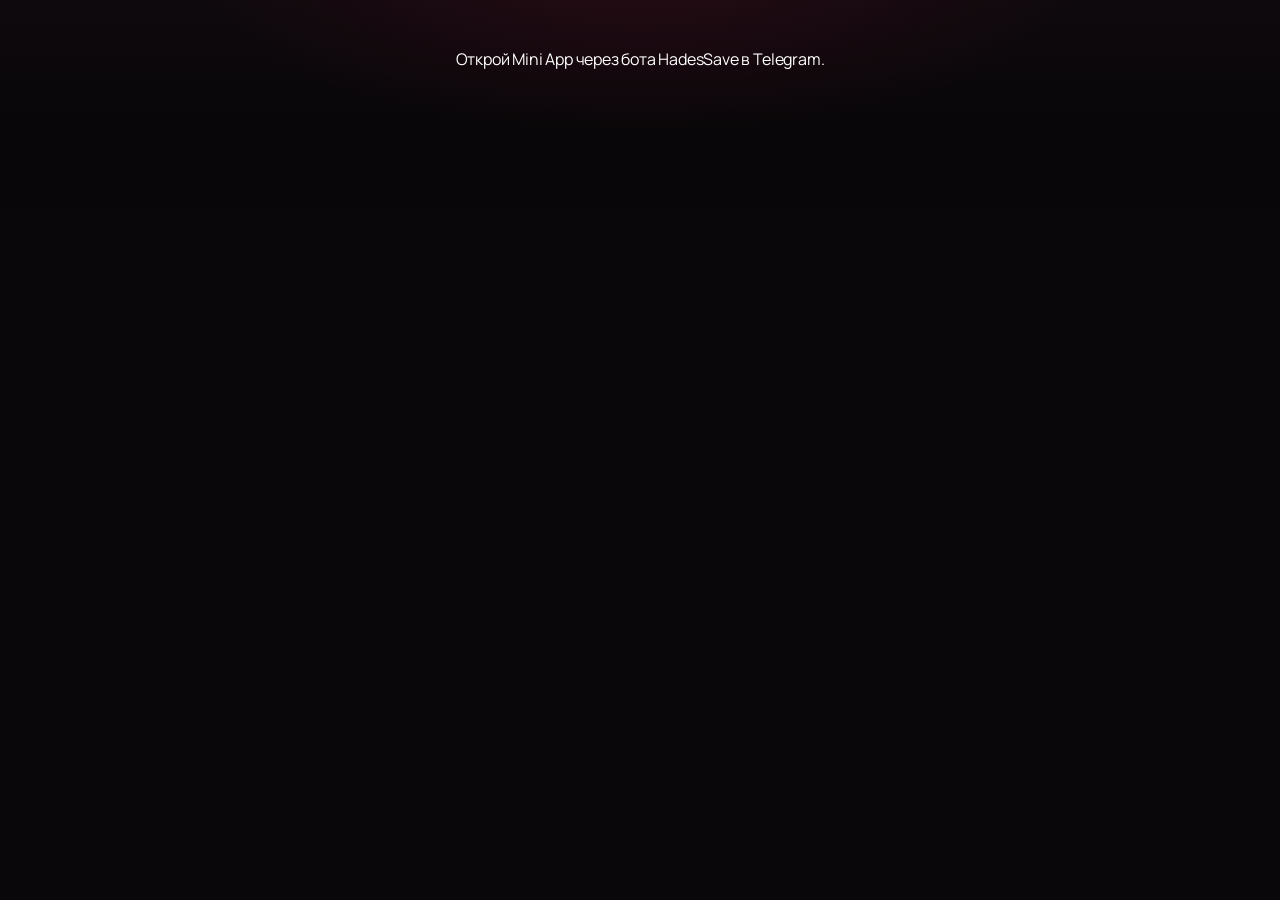
==== index.html @ 0cd06b85 "Update stylesheet link and remove global search feature" ====
<!DOCTYPE html>
<html lang="ru">
<head>
  <meta charset="UTF-8">
  <meta name="viewport" content="width=device-width, initial-scale=1, maximum-scale=1, user-scalable=no, viewport-fit=cover">
  <meta name="theme-color" content="#090609">
  <title>HadesSave</title>
  <link rel="preconnect" href="https://fonts.googleapis.com">
  <link rel="preconnect" href="https://fonts.gstatic.com" crossorigin>
  <link href="https://fonts.googleapis.com/css2?family=Manrope:wght@400;500;600;700;800&display=swap" rel="stylesheet">
  <link rel="stylesheet" href="mini-app.css?v=nav-state-fix-20261113">
  <script src="https://telegram.org/js/telegram-web-app.js"></script>
</head>
<body class="mini-app-body">
<svg class="hs-icon-sprite" xmlns="http://www.w3.org/2000/svg" aria-hidden="true" focusable="false">

  <symbol id="arrow-left" viewBox="0 0 24 24"><path d="m12 19-7-7 7-7M5 12h14"/></symbol>
  <symbol id="arrow-right" viewBox="0 0 24 24"><path d="M5 12h14m-7-7 7 7-7 7"/></symbol>
  <symbol id="arrow-up-right" viewBox="0 0 24 24"><path d="M7 17 17 7M7 7h10v10"/></symbol>
  <symbol id="check-circle-2" viewBox="0 0 24 24"><circle cx="12" cy="12" r="9"/><path d="m8.5 12 2.2 2.2 4.8-5"/></symbol>
  <symbol id="circle" viewBox="0 0 24 24"><circle cx="12" cy="12" r="9"/></symbol>
  <symbol id="circle-check" viewBox="0 0 24 24"><circle cx="12" cy="12" r="9"/><path d="m8.5 12 2.2 2.2 4.8-5"/></symbol>
  <symbol id="scan-line" viewBox="0 0 24 24"><path d="M3 7V5a2 2 0 0 1 2-2h2M17 3h2a2 2 0 0 1 2 2v2M21 17v2a2 2 0 0 1-2 2h-2M7 21H5a2 2 0 0 1-2-2v-2M3 12h18"/></symbol>
  <symbol id="chevron-down" viewBox="0 0 24 24"><path d="m6 9 6 6 6-6"/></symbol>
  <symbol id="file-down" viewBox="0 0 24 24"><path d="M14 2H6a2 2 0 0 0-2 2v16a2 2 0 0 0 2 2h12a2 2 0 0 0 2-2V8z"/><path d="M14 2v6h6M12 12v7m-3-3 3 3 3-3"/></symbol>
  <symbol id="folder-open" viewBox="0 0 24 24"><path d="M3 6a2 2 0 0 1 2-2h5l2 2h7a2 2 0 0 1 2 2v2M3 6v12a2 2 0 0 0 2 2h12a2 2 0 0 0 1.8-1.1L22 12H7l-2 8"/><path d="M7 12h15"/></symbol>
  <symbol id="search-check" viewBox="0 0 24 24"><circle cx="10.8" cy="10.8" r="7.2"/><path d="m16.2 16.2 4.3 4.3M8 10.8l2 2 4-4"/></symbol>
  <symbol id="chart-no-axes-combined" viewBox="0 0 24 24"><path d="M3 3v18h18"/><path d="m19 9-5 5-4-4-5 5"/><path d="M15 9h4v4"/></symbol>
  <symbol id="chevron-right" viewBox="0 0 24 24"><path d="m9 18 6-6-6-6"/></symbol>
  <symbol id="copy" viewBox="0 0 24 24"><rect width="14" height="14" x="8" y="8" rx="2"/><path d="M4 16c-1.1 0-2-.9-2-2V4c0-1.1.9-2 2-2h10c1.1 0 2 .9 2 2"/></symbol>
  <symbol id="crown" viewBox="0 0 24 24"><path d="m2 8 5 4 5-8 5 8 5-4-2 12H4L2 8Z"/><path d="M4 20h16"/></symbol>
  <symbol id="gem" viewBox="0 0 24 24"><path d="M6 3h12l4 6-10 12L2 9l4-6Z"/><path d="M2 9h20M6 3l3 6 3-6 3 6 3-6M9 9l3 12 3-12"/></symbol>
  <symbol id="gift" viewBox="0 0 24 24"><rect x="3" y="8" width="18" height="13" rx="2"/><path d="M12 8v13M2 12h20M12 8H7.5a2.5 2.5 0 1 1 2.5-2.5V8Zm0 0h4.5A2.5 2.5 0 1 0 14 5.5V8Z"/></symbol>
  <symbol id="refresh-cw" viewBox="0 0 24 24"><path d="M20 7v5h-5M4 17v-5h5"/><path d="M5.6 9A7 7 0 0 1 18 6l2 6M4 12l2 6a7 7 0 0 0 12.4-3"/></symbol>
  <symbol id="search" viewBox="0 0 24 24"><circle cx="11" cy="11" r="7"/><path d="m20 20-4-4"/></symbol>
  <symbol id="house" viewBox="0 0 24 24"><path d="m3 10 9-7 9 7v10a1 1 0 0 1-1 1h-5v-7H9v7H4a1 1 0 0 1-1-1V10Z"/></symbol>
  <symbol id="message-circle" viewBox="0 0 24 24"><path d="M21 11.5a8.4 8.4 0 0 1-.9 3.8 8.5 8.5 0 0 1-7.6 4.7 8.4 8.4 0 0 1-3.8-.9L3 21l1.9-5.7a8.4 8.4 0 0 1-.9-3.8A8.5 8.5 0 0 1 8.7 4a8.4 8.4 0 0 1 3.8-.9h.5a8.5 8.5 0 0 1 8 8v.4Z"/></symbol>
  <symbol id="user-round" viewBox="0 0 24 24"><circle cx="12" cy="8" r="4"/><path d="M4 21a8 8 0 0 1 16 0"/></symbol>
  <symbol id="settings" viewBox="0 0 24 24"><path d="M12 8a4 4 0 1 0 0 8 4 4 0 0 0 0-8Z"/><path d="m19.4 15 .1.1 1.4 1.1-1.4 2.4-1.7-.7a8 8 0 0 1-1.7 1l-.3 1.8h-2.8l-.3-1.8a8 8 0 0 1-1.7-1l-1.7.7-1.4-2.4 1.4-1.1a8 8 0 0 1 0-2l-1.4-1.1 1.4-2.4 1.7.7a8 8 0 0 1 1.7-1l.3-1.8h2.8l.3 1.8a8 8 0 0 1 1.7 1l1.7-.7 1.4 2.4-1.4 1.1a8 8 0 0 1 0 2Z"/></symbol>
  <symbol id="users-round" viewBox="0 0 24 24"><path d="M16 21v-2a4 4 0 0 0-4-4H6a4 4 0 0 0-4 4v2M9 11a4 4 0 1 0 0-8 4 4 0 0 0 0 8ZM22 21v-2a4 4 0 0 0-3-3.9M16 3.1a4 4 0 0 1 0 7.8"/></symbol>
  <symbol id="shield-check" viewBox="0 0 24 24"><path d="M12 22s8-4 8-10V5l-8-3-8 3v7c0 6 8 10 8 10Z"/><path d="m9 12 2 2 4-4"/></symbol>
  <symbol id="trash-2" viewBox="0 0 24 24"><path d="M3 6h18M8 6V4h8v2m3 0-1 14H6L5 6m4 4v6m6-6v6"/></symbol>
  <symbol id="pencil" viewBox="0 0 24 24"><path d="m16 4 4 4M4 20l4-.8L19 8a2.8 2.8 0 0 0-4-4L4 15v5Z"/></symbol>
  <symbol id="bell" viewBox="0 0 24 24"><path d="M18 8a6 6 0 0 0-12 0c0 7-3 7-3 9h18c0-2-3-2-3-9M10 21h4"/></symbol>
  <symbol id="headphones" viewBox="0 0 24 24"><path d="M3 14v-3a9 9 0 0 1 18 0v3M3 14h4v7H5a2 2 0 0 1-2-2zM21 14h-4v7h2a2 2 0 0 0 2-2z"/></symbol>
  <symbol id="megaphone" viewBox="0 0 24 24"><path d="m3 11 18-5v12L3 13v-2ZM11 14l2 7H8l-2-8M3 11v2"/></symbol>
  <symbol id="ban" viewBox="0 0 24 24"><circle cx="12" cy="12" r="9"/><path d="m5.6 5.6 12.8 12.8"/></symbol>
  <symbol id="activity" viewBox="0 0 24 24"><path d="M3 12h4l3-8 4 16 3-8h4"/></symbol>
  <symbol id="archive" viewBox="0 0 24 24"><rect x="2" y="3" width="20" height="5" rx="1"/><path d="M4 8v12h16V8M10 12h4"/></symbol>
  <symbol id="zap" viewBox="0 0 24 24"><path d="M13 2 4 14h7l-1 8 10-12h-7l0-8Z"/></symbol>
  <symbol id="network" viewBox="0 0 24 24"><rect x="2" y="2" width="6" height="6" rx="1"/><rect x="16" y="2" width="6" height="6" rx="1"/><rect x="9" y="16" width="6" height="6" rx="1"/><path d="M8 5h8M5 8v4l6 4M19 8v4l-6 4"/></symbol>
  <symbol id="list" viewBox="0 0 24 24"><path d="M9 6h12M9 12h12M9 18h12"/><path d="M4 6h.01M4 12h.01M4 18h.01"/></symbol>
  <symbol id="image" viewBox="0 0 24 24"><rect x="3" y="3" width="18" height="18" rx="2"/><circle cx="8.5" cy="8.5" r="1.5"/><path d="m21 15-5-5L5 21"/></symbol>

</svg>

<div id="preloader" class="preloader"><span class="spinner"></span><p>Загрузка HadesSave…</p></div>
<div id="subscription-gate" class="subscription-gate hidden" role="dialog" aria-modal="true" aria-labelledby="subscription-gate-title">
  <section class="subscription-gate-card">
    <div class="subscription-gate-mark">🔐</div>
    <h1 id="subscription-gate-title">🔒 Подписка для доступа</h1>
    <p id="subscription-gate-lead" class="subscription-gate-lead">Подпишитесь на обязательные каналы, чтобы открыть доступ к HadesSave.</p>
    <div id="subscription-gate-list" class="subscription-gate-list"></div>
    <p id="subscription-gate-status" class="subscription-gate-status" aria-live="polite">Проверяем подписки…</p>
    <button id="subscription-gate-refresh" class="subscription-gate-button" type="button">Я подписался · Проверить</button>
    <small>Если проверка не проходит, напиши в поддержку HadesSave.</small>
  </section>
</div>

<div class="hs-app">
  <main id="view-home" class="page active">
    <div class="home-brandbar">
      <span class="home-brand-mark" aria-hidden="true"><svg class="icon"><use href="#gem"/></svg></span>
      <span class="home-brand-copy"><b>HadesSave</b><small>Твоя переписка. В одном месте.</small></span>
    </div>
    <section class="home-hero">
      <div class="home-hero-copy">
        <span class="home-hero-kicker">ЛИЧНЫЙ АРХИВ</span>
        <h1>Твоя история<br><em>сохранена.</em></h1>
        <p>Сообщения, фото и видео из подключённых чатов собраны в твоём архиве.</p>
        <button class="home-hero-button" type="button" onclick="switchTab('chats')">Открыть архив <span aria-hidden="true">›</span></button>
      </div>
      <div class="home-hero-art" aria-hidden="true">
        <span class="hero-orbit hero-orbit-one"></span><span class="hero-orbit hero-orbit-two"></span>
        <span class="hero-crown"><svg class="icon"><use href="#crown"/></svg></span>
        <span class="hero-art-glow"></span>
      </div>
    </section>
    <header class="user-header">
      <div class="avatar"><span id="user-avatar-text">H</span><img id="user-avatar-img" class="avatar-img" alt="" style="display:none"></div>
      <div class="user-info"><div class="name-row"><h2 id="user-name">Загрузка…</h2><span id="premium-badge" class="premium-badge hidden">PREMIUM</span></div><span id="user-id" class="user-id">ID: …</span><div id="premium-timer" class="premium-timer hidden"><span id="premium-timer-text"></span></div></div>
    </header>
    <div class="stats-grid">
      <div class="stat-card"><strong id="stat-total">0</strong><span>Сообщений</span></div>
      <div class="stat-card"><strong id="stat-deleted">0</strong><span>Удалено</span></div>
      <div class="stat-card"><strong id="stat-chats">0</strong><span>Чатов</span></div>
      <div class="stat-card"><strong id="stat-media">0</strong><span>Медиа</span></div>
    </div>
    <div class="home-section-heading"><div class="section-label">АРХИВ И ВОЗМОЖНОСТИ</div><button id="home-prefix-pencil" class="home-prefix-pencil hidden" type="button" aria-label="Настроить отметки" title="Настроить отметки" onclick="switchTab('admin')"><svg class="icon" aria-hidden="true"><use href="#pencil"/></svg></button></div>
    <section class="home-premium-preview" aria-label="Возможности Hades Premium">
      <div class="home-premium-preview-head"><span class="home-premium-gem"><svg class="icon"><use href="#gem"/></svg></span><div><b>Возможности Premium</b><small>Дополнительные инструменты архива</small></div><button type="button" class="home-premium-more" onclick="switchTab('premium')" aria-label="Все возможности"><svg class="icon"><use href="#chevron-right"/></svg></button></div>
      <div class="home-premium-preview-grid">
        <div class="home-premium-preview-item"><svg class="icon"><use href="#archive"/></svg><span>Архив до 30 дней</span></div>
        <div class="home-premium-preview-item"><svg class="icon"><use href="#image"/></svg><span>Медиа до 50 МБ</span></div>
        <div class="home-premium-preview-item"><svg class="icon"><use href="#file-down"/></svg><span>Экспорт HTML / JSON</span></div>
        <div class="home-premium-preview-item"><svg class="icon"><use href="#zap"/></svg><span>.spam до 50 сообщений</span></div>
      </div>
      <button type="button" class="home-premium-details" onclick="switchTab('premium')">Посмотреть все функции <svg class="icon"><use href="#arrow-right"/></svg></button>
    </section>
    <div class="menu-group">
      <button class="menu-item" onclick="switchTab('referrals')"><span class="menu-icon green"><svg class="icon"><use href="#users-round"/></svg></span><span class="menu-text"><b>Рефералы</b><small>Приглашай друзей</small></span><svg class="icon chevron"><use href="#chevron-right"/></svg></button>
    </div>
  </main>

  <main id="view-chats" class="page chats-page">
    <header class="page-header chats-titlebar"><div><span class="screen-kicker">ТВОЙ АРХИВ</span><h2>Чаты</h2><small>История всех подключённых переписок</small></div><span class="chats-title-icon" aria-hidden="true"><svg class="icon"><use href="#crown"/></svg></span></header>
    <label class="search-bar chats-search"><svg class="icon"><use href="#search"/></svg><input id="chat-search" type="search" placeholder="Поиск по перепискам…" autocomplete="off"></label>
    <div id="chats-list" class="chats-list"><div class="empty-state">Загрузка чатов…</div></div>
  </main>

  <main id="view-messages" class="page messages-page">
    <header class="telegram-chat-header">
      <button class="telegram-back" type="button" aria-label="Назад" onclick="switchTab('chats')"><svg class="icon"><use href="#arrow-left"/></svg></button>
      <div class="telegram-peer"><span class="telegram-avatar" id="chat-header-avatar"><span id="chat-header-initial">?</span><img id="chat-header-avatar-image" alt="" loading="lazy"></span><span class="telegram-peer-copy"><strong id="chat-title">Чат</strong><small id="chat-subtitle">Сохранённая переписка</small></span></div>
      <div class="telegram-header-actions">
        <button class="telegram-icon-button" id="toggle-message-search" type="button" aria-label="Поиск в переписке"><svg class="icon"><use href="#search"/></svg></button>
      </div>
    </header>
    <label id="message-search-wrap" class="telegram-search-wrap hidden"><svg class="icon"><use href="#search"/></svg><input id="message-search" type="search" placeholder="Поиск в переписке" autocomplete="off"><button id="close-message-search" type="button" aria-label="Закрыть поиск">×</button></label>
    <div id="messages-list" class="messages-list"><div class="empty-state">Выбери чат</div></div>
  </main>

  <main id="view-settings" class="page">
    <header class="page-header"><button class="back-btn" onclick="switchTab('profile')"><svg class="icon"><use href="#arrow-left"/></svg></button><h2>Настройки</h2></header>
    <div class="section-label">УВЕДОМЛЕНИЯ</div>
    <div class="menu-group settings-group">
      <label class="setting-row"><span><b>Изменения сообщений</b><small>Уведомлять о редактировании</small></span><input id="toggle-edits" type="checkbox" onchange="updateSetting('edits',this.checked)"></label>
      <label class="setting-row"><span><b>Удаления сообщений</b><small>Уведомлять об удалениях</small></span><input id="toggle-deletions" type="checkbox" onchange="updateSetting('deletions',this.checked)"></label>
      <label class="setting-row"><span><b>Сохранение медиа</b><small>Сохранять фото, видео и аудио</small></span><input id="toggle-media" type="checkbox" onchange="updateSetting('deleted_media',this.checked)"></label>
    </div>
    <div class="section-label">УПРАВЛЕНИЕ ДАННЫМИ</div>
    <div class="menu-group"><button class="menu-item danger-action" onclick="clearArchive()"><span class="menu-icon red"><svg class="icon"><use href="#trash-2"/></svg></span><span class="menu-text"><b>Очистить весь архив</b><small>Удалить сообщения и медиа навсегда</small></span></button></div>
  </main>

  <main id="view-premium" class="page premium-overview-page">
    <header class="page-header"><button class="back-btn" onclick="switchTab('home')"><svg class="icon"><use href="#arrow-left"/></svg></button><h2>Hades Premium</h2></header>
    <section class="premium-overview-hero">
      <div class="premium-overview-mark"><svg class="icon"><use href="#crown"/></svg></div>
      <span class="premium-eyebrow">БОЛЬШЕ ВОЗМОЖНОСТЕЙ</span>
      <h2>HADES <em>PREMIUM</em></h2>
      <p>Расширь возможности архива и получи больше инструментов для работы с переписками.</p>
      <div id="premium-status-text" class="premium-status-line">Проверяем подписку…</div>
    </section>
    <div class="section-label">ЧТО ВХОДИТ В PREMIUM</div>
    <div class="premium-feature-list">
      <article class="premium-feature-card"><span class="premium-feature-icon"><svg class="icon"><use href="#archive"/></svg></span><span><b>Архив до 30 дней</b><small>Вместо 3 дней на базовом тарифе</small></span><svg class="icon premium-feature-check"><use href="#check-circle-2"/></svg></article>
      <article class="premium-feature-card"><span class="premium-feature-icon"><svg class="icon"><use href="#image"/></svg></span><span><b>Медиа до 50 МБ</b><small>Лимит загрузки выше: 50 МБ вместо 20 МБ</small></span><svg class="icon premium-feature-check"><use href="#check-circle-2"/></svg></article>
      <article class="premium-feature-card"><span class="premium-feature-icon"><svg class="icon"><use href="#file-down"/></svg></span><span><b>Экспорт архива</b><small>Выгрузка переписок в HTML и JSON</small></span><svg class="icon premium-feature-check"><use href="#check-circle-2"/></svg></article>
      <article class="premium-feature-card"><span class="premium-feature-icon"><svg class="icon"><use href="#search-check"/></svg></span><span><b>Поиск по медиа</b><small>Быстрый поиск фото, видео, аудио и документов</small></span><svg class="icon premium-feature-check"><use href="#check-circle-2"/></svg></article>
      <article class="premium-feature-card"><span class="premium-feature-icon"><svg class="icon"><use href="#zap"/></svg></span><span><b>Расширенная команда .spam</b><small>До 50 сообщений за раз вместо 20</small></span><svg class="icon premium-feature-check"><use href="#check-circle-2"/></svg></article>
      <article class="premium-feature-card"><span class="premium-feature-icon"><svg class="icon"><use href="#shield-check"/></svg></span><span><b>Расширенный список MUTE</b><small>Удобное управление активными правилами</small></span><svg class="icon premium-feature-check"><use href="#check-circle-2"/></svg></article>
    </div>
    <button class="premium-overview-cta" type="button" onclick="switchTab('premium-buy')">Купить Premium <svg class="icon"><use href="#arrow-right"/></svg></button>
  </main>

  <main id="view-premium-buy" class="page premium-buy-page">
    <header class="page-header"><button class="back-btn" onclick="switchTab('premium')"><svg class="icon"><use href="#arrow-left"/></svg></button><h2>Выбор Premium</h2></header>
    <section class="premium-checkout-hero">
      <div class="premium-checkout-kicker"><svg class="icon"><use href="#gem"/></svg><span>HADES PREMIUM</span><b>СПЕЦЦЕНЫ</b></div>
      <h2>Выбери свой срок</h2>
      <p>Выбери подходящий тариф. На следующем экране будут данные и способы оплаты.</p>
      <div id="premium-checkout-status" class="premium-checkout-status">Проверяем доступ…</div>
    </section>
    <div class="premium-plan-list" role="group" aria-label="Выбор срока Premium">
      <button class="premium-plan-row" type="button" data-days="7" onclick="selectPremiumPlan(7)" aria-pressed="false">
        <span class="premium-plan-period"><b>7 дней</b><small>Короткий доступ</small><em>Выбрать тариф <svg class="icon"><use href="#arrow-right"/></svg></em></span>
        <span class="premium-plan-pricebox"><span class="premium-plan-old">100 ₽</span><strong>45 ₽</strong><small class="premium-plan-saving">Экономия 55 ₽ · −55%</small></span>
        <svg class="icon premium-plan-radio"><use href="#arrow-up-right"/></svg>
      </button>
      <button class="premium-plan-row" type="button" data-days="14" onclick="selectPremiumPlan(14)" aria-pressed="false">
        <span class="premium-plan-period"><b>14 дней</b><small>Оптимальный срок</small><em>Выбрать тариф <svg class="icon"><use href="#arrow-right"/></svg></em></span>
        <span class="premium-plan-pricebox"><span class="premium-plan-old">150 ₽</span><strong>69 ₽</strong><small class="premium-plan-saving">Экономия 81 ₽ · −54%</small></span>
        <svg class="icon premium-plan-radio"><use href="#arrow-up-right"/></svg>
      </button>
      <button class="premium-plan-row premium-plan-row-best" type="button" data-days="30" onclick="selectPremiumPlan(30)" aria-pressed="false">
        <span class="premium-plan-badge">МАКСИМАЛЬНАЯ ВЫГОДА</span>
        <span class="premium-plan-period"><b>30 дней</b><small>Полный месяц Premium</small><em>Выбрать тариф <svg class="icon"><use href="#arrow-right"/></svg></em></span>
        <span class="premium-plan-pricebox"><span class="premium-plan-old">300 ₽</span><strong>120 ₽</strong><small class="premium-plan-saving">Экономия 180 ₽ · −60%</small></span>
        <svg class="icon premium-plan-radio"><use href="#arrow-up-right"/></svg>
      </button>
    </div>
    <div class="premium-selection-hint"><svg class="icon"><use href="#shield-check"/></svg><span>Без автопродления. Оплата только после выбора тарифа.</span></div>
  </main>

  <main id="view-premium-payment" class="page premium-payment-page">
    <header class="page-header"><button class="back-btn" onclick="switchTab('premium-buy')"><svg class="icon"><use href="#arrow-left"/></svg></button><h2>Оплата Premium</h2></header>
    <section class="premium-payment-hero">
      <div class="premium-checkout-kicker"><svg class="icon"><use href="#lock-keyhole"/></svg><span>ЗАЩИЩЁННАЯ ОПЛАТА</span></div>
      <h2>Почти готово</h2>
      <p>Проверь выбранный тариф и укажи email для оформления платежа.</p>
    </section>
    <section class="premium-selected-order">
      <div class="premium-selected-order-top"><span>ТВОЙ ТАРИФ</span><b id="premium-payment-days">30 дней</b></div>
      <div class="premium-selected-order-price"><span id="premium-payment-old">300 ₽</span><strong id="premium-payment-price">120 ₽</strong></div>
      <div class="premium-selected-order-saving" id="premium-payment-saving">Твоя экономия — 180 ₽ · скидка 60%</div>
      <div class="premium-selected-order-note">Разовый платёж · без автоматического продления</div>
    </section>
    <section class="premium-payment-box">
      <label class="premium-email-label" for="premium-email">Email для чека и оформления платежа</label>
      <input id="premium-email" class="premium-email-input" type="email" inputmode="email" autocomplete="email" maxlength="254" placeholder="name@example.com" required>
      <label class="premium-email-label" for="premium-payment-method">Способ оплаты</label>
      <div class="premium-payment-method-wrap"><svg class="icon"><use href="#scan-line"/></svg><select id="premium-payment-method" class="premium-email-input"><option value="2">СБП · QR-код</option><option value="13" disabled>Криптовалюта · скоро</option></select><svg class="icon"><use href="#chevron-down"/></svg></div>
      <button id="premium-action-btn" class="primary-button premium-pay-button" type="button" onclick="startPremiumPayment()">Перейти к оплате 120 ₽ <svg class="icon"><use href="#arrow-up-right"/></svg></button>
      <p class="premium-legal-note">Нажимая «Перейти к оплате», ты принимаешь <a href="offer.html" target="_blank" rel="noopener">пользовательское соглашение</a> и <a href="privacy.html" target="_blank" rel="noopener">политику конфиденциальности</a>.</p>
    </section>
    <div class="premium-payment-secure-note"><svg class="icon"><use href="#shield-check"/></svg><span>Платёж обрабатывается Platega. Premium активируется после подтверждения оплаты.</span></div>
  </main>

  <main id="view-referrals" class="page">
    <header class="page-header"><button class="back-btn" onclick="switchTab('home')"><svg class="icon"><use href="#arrow-left"/></svg></button><h2>Рефералы</h2></header>
    <section class="referral-card">
      <div class="referral-gift-mark"><svg class="icon"><use href="#gift"/></svg></div>
      <span class="screen-kicker">ПРИГЛАШАЙ И ПОЛУЧАЙ</span>
      <h2>+1 день Premium</h2>
      <p class="referral-reward-copy">За каждого друга, который запустит HadesSave и подтвердит подписку на обязательный канал, тебе начислится <b>1 день Premium</b>.</p>
      <div class="referral-count"><strong id="ref-count">0</strong><small>друзей запустили бота и подтвердили подписку</small></div>
      <button class="primary-button" onclick="copyRefLink()"><svg class="icon"><use href="#copy"/></svg> Скопировать ссылку</button>
      <small class="referral-footnote">Бонус начисляется автоматически после подтверждения подписки другом.</small>
    </section>
  </main>

  <main id="view-profile" class="page">
    <header class="page-header"><h2>Профиль</h2></header>
    <div class="user-header profile-header"><div class="avatar"><span id="profile-avatar-text">H</span><img id="profile-avatar-img" class="avatar-img" alt="" style="display:none"></div><div class="user-info"><div class="name-row"><h2 id="profile-name">Загрузка…</h2><span id="profile-prefix-badge" class="prefix-badge hidden"></span><span id="profile-premium-badge" class="premium-badge hidden">PREMIUM</span></div><div class="profile-meta-row"><span id="profile-id" class="user-id">ID: …</span><span id="profile-custom-status" class="profile-custom-status hidden"></span></div></div><button id="profile-admin-pencil" class="profile-admin-pencil hidden" type="button" aria-label="Настроить отметку" title="Настроить отметку" onclick="switchTab('admin')"><svg class="icon" aria-hidden="true"><use href="#pencil"/></svg></button></div>
    <div class="menu-group">
      <button class="menu-item" onclick="switchTab('settings')"><span class="menu-icon gray"><svg class="icon"><use href="#settings"/></svg></span><span class="menu-text"><b>Настройки</b><small>Настрой приложение под себя</small></span><svg class="icon chevron"><use href="#chevron-right"/></svg></button>
      <a class="menu-item" href="https://t.me/Hades_save_men" target="_blank" rel="noopener"><span class="menu-icon green"><svg class="icon"><use href="#headphones"/></svg></span><span class="menu-text"><b>Поддержка</b><small>Помощь по работе HadesSave</small></span><svg class="icon chevron"><use href="#chevron-right"/></svg></a>
    </div>
  </main>


  <main id="view-admin" class="page admin-page">
    <header class="page-header"><button class="back-btn" onclick="switchTab('profile')"><svg class="icon"><use href="#arrow-left"/></svg></button><div><h2>Инструменты</h2><small>Настройки проекта</small></div></header>
    <div class="section-label">ОБЩАЯ СТАТИСТИКА</div>
    <div class="stats-grid admin-stats"><div class="stat-card"><strong id="adm-stat-users">0</strong><span>Пользователи</span></div><div class="stat-card"><strong id="adm-stat-stars">0</strong><span>Звёзды</span></div><div class="stat-card"><strong id="adm-stat-prem">0</strong><span>Premium</span></div><div class="stat-card"><strong id="adm-stat-week">0</strong><span>За неделю</span></div></div>
    <button class="statistics-entry" type="button" onclick="switchTab('statistics')">
      <span class="statistics-entry-icon"><svg class="icon"><use href="#chart-no-axes-combined"/></svg></span>
      <span><b>Полная статистика</b><small>Пользователи, архив, подключения и активность</small></span>
      <svg class="icon statistics-chevron"><use href="#chevron-right"/></svg>
    </button>

    <div class="section-label">ИНСТРУКЦИЯ ПОДКЛЮЧЕНИЯ</div>
    <section class="prefix-admin-card connection-guide-admin-card">
      <p class="prefix-admin-hint">Это изображение бот отправляет пользователям при первом подключении и повторном подключении. Здесь можно заменить его без изменения кода.</p>
      <div id="connection-guide-preview-wrap" class="connection-guide-preview-wrap">
        <img id="connection-guide-preview" alt="Текущая инструкция подключения" hidden>
        <div id="connection-guide-empty" class="empty-state">Загрузка изображения…</div>
      </div>
      <label class="admin-field-label" for="connection-guide-file">Новое изображение (PNG или JPG, до 8 МБ)</label>
      <input id="connection-guide-file" class="admin-input connection-guide-file" type="file" accept="image/png,image/jpeg">
      <button class="primary-button" type="button" onclick="uploadConnectionGuide()">Загрузить / заменить фото</button>
      <small id="connection-guide-status" class="connection-guide-status">Изображение используется на экране подключения.</small>
    </section>
    <div class="section-label">ОТМЕТКИ ПРОФИЛЯ</div>
    <section class="prefix-admin-card">
      <p class="prefix-admin-hint">Создай цветную отметку и назначь её нужному аккаунту.</p>
      <label class="admin-field-label" for="prefix-name">Название префикса</label>
      <input id="prefix-name" class="admin-input" maxlength="20" placeholder="Например: LEGEND">
      <div class="prefix-color-row"><label class="admin-field-label" for="prefix-color">Цвет</label><input id="prefix-color" type="color" value="#ff344f" aria-label="Выбрать цвет префикса"><span id="prefix-preview" class="prefix-badge prefix-preview">ПРЕФИКС</span></div>
      <button id="prefix-save-btn" class="primary-button" type="button" onclick="savePrefix()">Создать префикс</button>
      <div class="prefix-admin-divider"></div>
      <label class="admin-field-label" for="prefix-select">Готовые префиксы</label>
      <select id="prefix-select" class="admin-input"><option value="">Загрузка…</option></select>
      <label class="admin-field-label" for="prefix-target">Telegram ID пользователя</label>
      <input id="prefix-target" class="admin-input" inputmode="numeric" placeholder="Например: 7831720836">
      <div class="prefix-action-row"><button class="primary-button" type="button" onclick="assignPrefix()">Назначить</button><button class="secondary-button" type="button" onclick="removeUserPrefix()">Снять</button><button class="secondary-button danger-outline" type="button" onclick="deletePrefix()">Удалить префикс</button></div>
      <div id="prefix-list" class="prefix-list"><div class="empty-state">Загрузка…</div></div>
    </section>
    <div class="section-label">ДЕЙСТВИЯ С АККАУНТАМИ</div>
    <div class="menu-group admin-actions">
      <button class="menu-item" onclick="openAdminModal('grant')"><span class="menu-icon purple"><svg class="icon"><use href="#crown"/></svg></span><span class="menu-text"><b>Выдать Premium</b><small>По ID пользователя</small></span></button>
      <button class="menu-item" onclick="openAdminModal('ban')"><span class="menu-icon red"><svg class="icon"><use href="#ban"/></svg></span><span class="menu-text"><b>Заблокировать</b><small>Закрыть доступ к сервису</small></span></button>
      <button class="menu-item" onclick="openAdminModal('role')"><span class="menu-icon blue"><svg class="icon"><use href="#users-round"/></svg></span><span class="menu-text"><b>Управление ролями</b><small>Выдать или снять права</small></span></button>
      <button class="menu-item" onclick="openAdminModal('broadcast')"><span class="menu-icon yellow"><svg class="icon"><use href="#megaphone"/></svg></span><span class="menu-text"><b>Рассылка</b><small>Сообщение пользователям</small></span></button>
      <button class="menu-item" onclick="openAdminModal('bans')"><span class="menu-icon red"><svg class="icon"><use href="#list"/></svg></span><span class="menu-text"><b>Список блокировок</b><small>Просмотр и разблокировка</small></span></button>
    </div>
  </main>


  <main id="view-statistics" class="page statistics-page">
    <header class="page-header"><button class="back-btn" type="button" onclick="switchTab('admin')"><svg class="icon"><use href="#arrow-left"/></svg></button><div><h2>Полная статистика</h2><small>Сводка по HadesSave</small></div><button id="stats-refresh" class="icon-action" type="button" aria-label="Обновить статистику"><svg class="icon"><use href="#refresh-cw"/></svg></button></header>
    <div class="stats-block-title">ОСНОВНЫЕ ПОКАЗАТЕЛИ</div>
    <div class="stats-grid detailed-stats-grid">
      <div class="stat-card"><strong id="full-users">—</strong><span>Пользователи</span></div>
      <div class="stat-card"><strong id="full-active-users">—</strong><span>С активным подключением</span></div>
      <div class="stat-card"><strong id="full-connections">—</strong><span>Все подключения</span></div>
      <div class="stat-card"><strong id="full-active-connections">—</strong><span>Активные подключения</span></div>
      <div class="stat-card"><strong id="full-messages">—</strong><span>Сообщения</span></div>
      <div class="stat-card"><strong id="full-chats">—</strong><span>Уникальные чаты</span></div>
      <div class="stat-card"><strong id="full-media">—</strong><span>Медиафайлы</span></div>
      <div class="stat-card"><strong id="full-deleted">—</strong><span>Удалённые сообщения</span></div>
      <div class="stat-card"><strong id="full-edited">—</strong><span>Изменённые сообщения</span></div>
      <div class="stat-card"><strong id="full-premium">—</strong><span>Активный Premium</span></div>
      <div class="stat-card"><strong id="full-referrals">—</strong><span>Приглашения</span></div>
      <div class="stat-card"><strong id="full-referrals-rewarded">—</strong><span>Награды начислены</span></div>
      <div class="stat-card"><strong id="full-referrals-pending">—</strong><span>Ожидают подключения</span></div>
      <div class="stat-card"><strong id="full-payments">—</strong><span>Платежи</span></div>
      <div class="stat-card"><strong id="full-stars">—</strong><span>Получено Stars</span></div>
    </div>
    <section class="stats-panel">
      <div class="stats-panel-heading"><b>Динамика за 14 дней</b><small>Новые пользователи и сообщения</small></div>
      <div id="admin-daily-chart" class="admin-daily-chart"><div class="empty-state">Загрузка…</div></div>
    </section>
    <section class="stats-panel">
      <div class="stats-panel-heading"><b>Типы материалов</b><small>Что чаще всего сохраняется</small></div>
      <div id="admin-media-breakdown" class="admin-breakdown"><div class="empty-state">Загрузка…</div></div>
    </section>
    <section class="stats-panel">
      <div class="stats-panel-heading"><b>Самые активные аккаунты</b><small>По числу сохранённых сообщений</small></div>
      <div id="admin-top-users" class="admin-top-users"><div class="empty-state">Загрузка…</div></div>
    </section>
    <section class="stats-panel">
      <div class="stats-panel-heading"><b>Последние действия</b><small>История изменений в сервисе</small></div>
      <div id="admin-recent-activity" class="admin-recent-activity"><div class="empty-state">Загрузка…</div></div>
    </section>
    <p id="statistics-updated-at" class="statistics-updated-at"></p>
  </main>

  <div id="media-lightbox" class="overlay" onclick="closeLightbox(event)"><div class="dialog media-dialog" onclick="event.stopPropagation()"><button class="dialog-close" onclick="closeLightbox()">×</button><div id="lightbox-media-container" class="lightbox-media-box"></div></div></div>
  <div id="history-modal" class="overlay" onclick="closeHistory()"><div class="dialog" onclick="event.stopPropagation()"><button class="dialog-close" onclick="closeHistory()">×</button><h3>История изменений</h3><div id="history-body"></div></div></div>
  <div id="admin-modal" class="overlay" onclick="closeAdminModal(event)"><div class="dialog" onclick="event.stopPropagation()"><button class="dialog-close" onclick="closeAdminModal()">×</button><h3 id="admin-modal-title">Действие</h3><div id="admin-input-fields"><input id="admin-target" class="admin-input" placeholder="Telegram ID"><div id="admin-grant-fields"><input id="admin-days" class="admin-input" type="number" min="1" max="3650" value="30" placeholder="Дней"></div><div id="admin-ban-fields"><input id="admin-reason" class="admin-input" placeholder="Причина блокировки"></div><div id="admin-role-fields"><select id="admin-role-select" class="admin-input"><option value="owner">Владелец</option><option value="admin">Управляющий</option><option value="aboba">Помощник</option><option value="none">Без роли</option></select></div></div><div id="admin-broadcast-fields"><textarea id="admin-broadcast-text" class="admin-input" rows="4" placeholder="Текст рассылки"></textarea></div><div id="admin-list-container"></div><button id="admin-execute-btn" class="primary-button" onclick="executeAdminAction()">Выполнить</button></div></div>
  <div id="feature-modal" class="overlay" onclick="closeFeatureModal(event)"><div class="dialog" onclick="event.stopPropagation()"><button class="dialog-close" onclick="closeFeatureModal()">×</button><h3 id="feature-title"></h3><p id="feature-desc"></p><button class="primary-button" onclick="closeFeatureModal()">Понятно</button></div></div>

  <nav class="bottom-nav" aria-label="Основная навигация">
    <button class="nav-item active" data-tab="home" onclick="switchTab('home')"><svg class="icon" aria-hidden="true"><use href="#house"/></svg><span>Главная</span></button>
    <button class="nav-item" data-tab="chats" onclick="switchTab('chats')"><svg class="icon" aria-hidden="true"><use href="#message-circle"/></svg><span>Чаты</span></button>
    <button class="nav-item nav-item-premium" data-tab="premium-buy" onclick="switchTab('premium-buy')"><svg class="icon" aria-hidden="true"><use href="#gem"/></svg><span>Купить Premium</span></button>
    <button class="nav-item" data-tab="profile" onclick="switchTab('profile')"><svg class="icon" aria-hidden="true"><use href="#user-round"/></svg><span>Профиль</span></button>
  </nav>
</div>
<script type="module" src="app.js?v=premium-two-step-20261113"></script>
</body>
</html>
---- mini-app.css ----
:root {
  --bg-main:#09090b;
  --bg-card:#18181b;
  --bg-card-hover:#27272a;
  --text-main:#f4f4f5;
  --text-muted:#a1a1aa;
  --accent-red:#d00000;
  --accent-blue:#3b82f6;
  --accent-purple:#8b5cf6;
  --accent-green:#10b981;
  --accent-cyan:#06b6d4;
  --accent-yellow:#f59e0b;
  --border-color:rgba(255,255,255,.08)}
* {
  box-sizing:border-box;
  margin:0;
  padding:0;
  -webkit-tap-highlight-color:transparent}
html,body {
  min-height:100%;
  background:var(--bg-main);
  color:var(--text-main);
  font-family:-apple-system,BlinkMacSystemFont,"Segoe UI",Roboto,Helvetica,Arial,sans-serif}
body.mini-app-body {
  background-image:radial-gradient(circle at top,rgba(208,0,0,.14),transparent 38%);
  padding-bottom:calc(78px + env(safe-area-inset-bottom));
  overflow-x:hidden;
  line-height:1.45}
.hidden {
  display:none!important}
.svg-defs {
  position:absolute;
  width:0;
  height:0;
  overflow:hidden}
.icon {
  width:22px;
  height:22px;
  fill:none;
  stroke:currentColor;
  stroke-width:1.8;
  stroke-linecap:round;
  stroke-linejoin:round;
  flex-shrink:0}
.hs-app {
  max-width:640px;
  min-height:100vh;
  margin:0 auto;
  padding:12px 0 24px}
.page {
  display:none;
  padding:14px 16px 20px;
  animation:rise .22s ease}
.page.active {
  display:block}
@keyframes rise {
  from {
  opacity:0;
  transform:translateY(8px)}
to {
  opacity:1;
  transform:translateY(0)}
}
.preloader {
  position:fixed;
  inset:0;
  z-index:3000;
  background:#09090b;
  display:flex;
  flex-direction:column;
  align-items:center;
  justify-content:center;
  gap:14px;
  color:#a1a1aa}
.preloader.hidden {
  display:none}
.spinner {
  width:36px;
  height:36px;
  border:3px solid #333;
  border-top-color:var(--accent-red);
  border-radius:50%;
  animation:spin .8s linear infinite}
@keyframes spin {
  to {
  transform:rotate(360deg)}
}
.launch-error {
  padding:48px 24px;
  text-align:center;
  color:#fff}
.user-header {
  display:flex;
  align-items:center;
  gap:14px;
  margin-bottom:22px;
  padding:10px 4px}
.avatar {
  width:60px;
  height:60px;
  position:relative;
  flex-shrink:0;
  display:flex;
  align-items:center;
  justify-content:center;
  border:2px solid var(--accent-red);
  border-radius:50%;
  background:#242427;
  color:white;
  font-weight:800;
  font-size:23px;
  overflow:hidden;
  box-shadow:0 0 16px #d0000044}
.avatar-img {
  position:absolute;
  inset:0;
  width:100%;
  height:100%;
  object-fit:cover}
.user-info {
  min-width:0}
.name-row {
  display:flex;
  align-items:center;
  gap:7px;
  flex-wrap:wrap}
.user-info h2 {
  font-size:20px;
  font-weight:750;
  color:#fff;
  overflow-wrap:anywhere}
.user-id {
  font-family:monospace;
  color:var(--text-muted);
  font-size:12px}
.premium-badge {
  display:inline-flex;
  padding:2px 7px;
  border:1px solid var(--accent-red);
  border-radius:5px;
  color:#ff5555;
  font-size:9px;
  font-weight:800;
  letter-spacing:.5px}
.premium-timer {
  display:inline-flex;
  margin-top:5px;
  padding:3px 8px;
  border:1px solid var(--border-color);
  border-radius:7px;
  background:var(--bg-card);
  font-size:11px;
  color:#ffd700}
.stats-grid {
  display:grid;
  grid-template-columns:repeat(4,minmax(0,1fr));
  gap:8px;
  margin-bottom:22px}
.stat-card {
  min-width:0;
  background:var(--bg-card);
  border:1px solid var(--border-color);
  padding:13px 5px;
  border-radius:14px;
  display:flex;
  flex-direction:column;
  align-items:center;
  gap:3px}
.stat-card strong {
  font-size:19px;
  color:white;
  font-weight:800}
.stat-card span {
  font-size:10px;
  text-align:center;
  color:var(--text-muted)}
.section-label {
  font-size:10px;
  font-weight:800;
  letter-spacing:1.1px;
  color:#777780;
  margin:20px 4px 9px}
.menu-group {
  background:var(--bg-card);
  border:1px solid var(--border-color);
  border-radius:17px;
  overflow:hidden;
  margin-bottom:16px;
  box-shadow:0 4px 18px #0004}
.menu-item {
  width:100%;
  min-height:70px;
  display:flex;
  align-items:center;
  gap:12px;
  padding:13px 14px;
  border:0;
  border-bottom:1px solid var(--border-color);
  background:transparent;
  color:inherit;
  text-align:left;
  text-decoration:none;
  cursor:pointer}
.menu-item:last-child {
  border-bottom:0}
.menu-item:active,.feature-row:active {
  background:var(--bg-card-hover)}
.menu-icon {
  width:40px;
  height:40px;
  display:flex;
  align-items:center;
  justify-content:center;
  border-radius:12px;
  flex-shrink:0}
.menu-icon .icon {
  width:20px;
  height:20px}
.blue {
  background:#2563eb2b;
  color:#60a5fa}
.purple {
  background:#8b5cf62b;
  color:#b49aff}
.green {
  background:#10b9812b;
  color:#34d399}
.red {
  background:#d000002b;
  color:#ff6262}
.yellow {
  background:#f59e0b2b;
  color:#fbbf24}
.cyan {
  background:#06b6d42b;
  color:#22d3ee}
.gray {
  background:#71717a2b;
  color:#d4d4d8}
.menu-text {
  display:flex;
  flex:1;
  min-width:0;
  flex-direction:column;
  gap:3px}
.menu-text b {
  font-size:14px;
  color:#fff;
  font-weight:650}
.menu-text small {
  font-size:11px;
  color:var(--text-muted)}
.chevron {
  width:18px;
  height:18px;
  color:#666}
.page-header {
  display:flex;
  align-items:center;
  gap:12px;
  min-height:48px;
  margin:0 0 14px}
.page-header h2 {
  font-size:20px;
  color:#fff}
.page-header small {
  display:block;
  color:var(--text-muted);
  font-size:11px}
.back-btn {
  width:38px;
  height:38px;
  display:grid;
  place-items:center;
  border:1px solid var(--border-color);
  border-radius:12px;
  background:var(--bg-card);
  color:#fff;
  flex-shrink:0}
.back-btn .icon {
  width:20px}
.search-bar {
  height:46px;
  display:flex;
  align-items:center;
  gap:10px;
  padding:0 13px;
  background:var(--bg-card);
  border:1px solid var(--border-color);
  border-radius:13px;
  margin:10px 0 13px}
.search-bar .icon {
  width:19px;
  color:var(--text-muted)}
.search-bar input {
  width:100%;
  min-width:0;
  border:0;
  outline:0;
  background:transparent;
  color:#fff;
  font-size:14px}
.search-bar input::placeholder {
  color:#71717a}
.chat-tabs {
  display:flex;
  gap:4px;
  padding:4px;
  border:1px solid var(--border-color);
  border-radius:12px;
  background:var(--bg-card);
  margin:0 0 12px}
.chat-tab {
  flex:1;
  border:0;
  border-radius:9px;
  background:transparent;
  color:var(--text-muted);
  padding:8px 3px;
  font-size:12px;
  font-weight:650}
.chat-tab.active {
  background:#303034;
  color:#fff}
.chats-list {
  padding-bottom:10px}
.chat-row {
  width:100%;
  display:flex;
  align-items:center;
  gap:11px;
  padding:11px 2px;
  background:transparent;
  border:0;
  border-bottom:1px solid var(--border-color);
  text-align:left;
  color:#fff;
  cursor:pointer}
.chat-avatar {
  width:48px;
  height:48px;
  border-radius:50%;
  flex-shrink:0;
  object-fit:cover}
.chat-avatar.fallback {
  display:grid;
  place-items:center;
  background:linear-gradient(140deg,#3b2020,#27272a);
  border:1px solid #ffffff18;
  color:#ff7777;
  font-size:18px;
  font-weight:800}
.chat-main {
  display:flex;
  flex-direction:column;
  gap:4px;
  min-width:0;
  flex:1}
.chat-main strong {
  font-size:14px;
  white-space:nowrap;
  overflow:hidden;
  text-overflow:ellipsis}
.chat-main small {
  font-size:12px;
  color:var(--text-muted);
  white-space:nowrap;
  overflow:hidden;
  text-overflow:ellipsis}
.chat-side {
  display:flex;
  flex-direction:column;
  align-items:flex-end;
  gap:5px;
  color:var(--text-muted);
  font-size:10px;
  white-space:nowrap}
.chat-side small {
  font-size:10px}
.empty-state {
  padding:34px 16px;
  text-align:center;
  color:var(--text-muted);
  font-size:13px}
.messages-page {
  padding-bottom:10px}
.chat-heading {
  flex:1;
  min-width:0}
.chat-heading h2 {
  white-space:nowrap;
  overflow:hidden;
  text-overflow:ellipsis}
.message-search {
  margin-top:0}
.compact-tabs {
  margin-bottom:10px}
.messages-list {
  height:calc(100dvh - 250px);
  min-height:280px;
  max-height:900px;
  overflow-y:auto;
  overscroll-behavior:contain;
  padding:10px 4px 18px;
  display:flex;
  flex-direction:column;
  gap:9px;
  scrollbar-width:thin;
  scrollbar-color:#333 transparent}
.message-bubble {
  max-width:88%;
  width:fit-content;
  min-width:130px;
  padding:9px 11px 7px;
  border:1px solid var(--border-color);
  border-radius:15px;
  background:#202024;
  color:#f4f4f5;
  box-shadow:0 3px 12px #0002;
  overflow-wrap:anywhere}
.message-bubble.incoming {
  align-self:flex-start;
  border-top-left-radius:4px}
.message-bubble.outgoing {
  align-self:flex-end;
  background:#342020;
  border-color:#733030;
  border-top-right-radius:4px}
.message-author {
  font-size:10px;
  font-weight:700;
  color:#ff7777;
  margin-bottom:4px}
.message-bubble.outgoing .message-author {
  color:#ffaaaa}
.message-text {
  font-size:14px;
  line-height:1.45;
  white-space:normal}
.message-attachment {
  margin-top:6px}
.message-media {
  display:block;
  max-width:100%;
  max-height:330px;
  object-fit:contain;
  border-radius:10px;
  cursor:zoom-in}
.message-bubble video.message-media {
  width:100%}
.message-audio {
  display:block;
  width:min(250px,70vw);
  max-width:100%}
.document-link {
  color:#93c5fd;
  text-decoration:none;
  font-size:13px}
.message-footer {
  display:flex;
  align-items:center;
  justify-content:flex-end;
  gap:5px;
  margin-top:5px;
  min-height:15px;
  color:#9ca3af;
  font-size:10px}
.message-footer .msg-state {
  width:12px;
  height:12px;
  flex:0 0 12px;
  opacity:.9}
.msg-state {
  width:14px;
  height:14px;
  fill:none;
  stroke:currentColor;
  stroke-width:1.8;
  stroke-linecap:round;
  stroke-linejoin:round}
.deleted-icon {
  color:#fb6868}
.edit-icon {
  color:#fbbf24}
.history-button {
  border:0;
  background:transparent;
  padding:0;
  width:14px;
  height:14px;
  display:grid;
  place-items:center;
  cursor:pointer}
.history-button:focus-visible {
  outline:1px solid #ff7777;
  outline-offset:2px;
  border-radius:3px}
.message-video-note {
  width:190px;
  height:190px;
  max-width:min(65vw,190px);
  border-radius:50%;
  object-fit:cover}
.media-caption {
  color:var(--text-muted);
  font-style:italic}
.history-entry {
  padding:11px 0;
  border-bottom:1px solid var(--border-color)}
.history-entry:last-child {
  border:0}
.history-entry small {
  color:var(--text-muted);
  font-size:10px}
.history-label {
  font-size:10px;
  text-transform:uppercase;
  letter-spacing:.8px;
  color:#fbbf24;
  margin-top:8px}
.history-entry p {
  font-size:13px;
  white-space:pre-wrap;
  overflow-wrap:anywhere;
  margin-top:2px;
  color:#fff}
.lightbox-media-box {
  display:flex;
  justify-content:center;
  align-items:center;
  min-height:150px;
  max-height:65vh;
  overflow:auto;
  margin:12px 0}
.lightbox-media-box img,.lightbox-media-box video {
  max-width:100%;
  max-height:65vh;
  object-fit:contain;
  border-radius:10px}
.settings-group {
  padding:0 14px}
.setting-row {
  display:flex;
  align-items:center;
  justify-content:space-between;
  gap:14px;
  padding:14px 0;
  border-bottom:1px solid var(--border-color)}
.setting-row:last-child {
  border:0}
.setting-row span {
  display:flex;
  flex-direction:column;
  gap:3px}
.setting-row b {
  font-size:13px}
.setting-row small {
  font-size:10px;
  color:var(--text-muted)}
.setting-row input {
  appearance:none;
  width:44px;
  height:25px;
  border-radius:20px;
  background:#444;
  position:relative;
  flex-shrink:0;
  transition:.2s}
.setting-row input:before {
  content:"";
  position:absolute;
  width:19px;
  height:19px;
  left:3px;
  top:3px;
  background:#fff;
  border-radius:50%;
  transition:.2s}
.setting-row input:checked {
  background:var(--accent-red)}
.setting-row input:checked:before {
  transform:translateX(19px)}
.danger-action .menu-text b {
  color:#ff6b6b}
.premium-hero,.referral-card {
  padding:25px 18px;
  border:1px solid #d0000055;
  border-radius:20px;
  text-align:center;
  background:linear-gradient(145deg,#241616,#101013);
  margin:8px 0 20px}
.premium-logo {
  width:58px;
  height:58px;
  display:grid;
  place-items:center;
  border-radius:17px;
  margin:0 auto 12px;
  background:linear-gradient(135deg,#ffd700,#d97706);
  color:#fff}
.premium-logo .icon {
  width:30px;
  height:30px}
.premium-hero h2,.referral-card h2 {
  font-size:19px;
  letter-spacing:1px}
.premium-hero p,.referral-card p {
  font-size:12px;
  color:var(--text-muted);
  margin:7px 0 17px}
.primary-button {
  width:100%;
  display:flex;
  align-items:center;
  justify-content:center;
  gap:8px;
  padding:13px 14px;
  border:0;
  border-radius:12px;
  background:var(--accent-red);
  color:#fff;
  font-weight:700;
  font-size:14px;
  margin-top:14px;
  cursor:pointer}
.primary-button:disabled {
  opacity:.5}
.primary-button .icon {
  width:18px;
  height:18px}
.feature-row {
  width:100%;
  display:flex;
  align-items:center;
  gap:12px;
  padding:12px;
  border:0;
  border-bottom:1px solid var(--border-color);
  background:transparent;
  color:#fff;
  text-align:left}
.feature-row:last-child {
  border:0}
.feature-row>span:last-child {
  display:flex;
  flex-direction:column;
  gap:3px}
.feature-row b {
  font-size:13px}
.feature-row small {
  font-size:10px;
  color:var(--text-muted)}
.referral-card>.icon {
  width:42px;
  height:42px;
  color:#34d399;
  margin-bottom:8px}
.referral-card strong {
  display:block;
  font-size:46px;
  line-height:1.1}
.referral-card>small {
  color:var(--text-muted);
  font-size:11px}
.profile-header {
  padding:8px 2px 20px}
.overlay {
  position:fixed;
  inset:0;
  z-index:1500;
  background:#000b;
  backdrop-filter:blur(5px);
  display:none;
  align-items:flex-end;
  justify-content:center;
  padding:16px}
.overlay.active {
  display:flex}
.dialog {
  position:relative;
  width:100%;
  max-width:600px;
  max-height:85dvh;
  overflow-y:auto;
  padding:23px 18px 18px;
  border:1px solid var(--border-color);
  border-radius:20px;
  background:#1b1b1f;
  box-shadow:0 -10px 40px #0008}
.dialog h3 {
  font-size:18px;
  margin-bottom:14px}
.dialog p {
  font-size:13px;
  color:var(--text-muted);
  white-space:pre-wrap}
.dialog-close {
  position:absolute;
  right:13px;
  top:10px;
  width:30px;
  height:30px;
  border:0;
  border-radius:50%;
  background:#ffffff12;
  color:#fff;
  font-size:22px}
.media-dialog {
  align-self:center}
.bottom-nav {
  position:fixed;
  z-index:1000;
  left:50%;
  bottom:0;
  transform:translateX(-50%);
  width:100%;
  max-width:640px;
  padding:8px 14px calc(8px + env(safe-area-inset-bottom));
  display:flex;
  justify-content:space-around;
  gap:8px;
  background:#111114ed;
  border-top:1px solid var(--border-color);
  backdrop-filter:blur(18px)}
.nav-item {
  flex:1;
  display:flex;
  align-items:center;
  justify-content:center;
  gap:5px;
  flex-direction:column;
  border:0;
  background:transparent;
  color:#777780;
  padding:4px;
  font-size:10px}
.nav-item .icon {
  width:21px;
  height:21px}
.nav-item.active {
  color:#ff5555}
.nav-item.active .icon {
  filter:drop-shadow(0 0 6px #d0000077)}
@media(min-width:520px) {
  .messages-list {
  height:calc(100vh - 260px)}
.page {
  padding-left:22px;
  padding-right:22px}
.chat-row {
  padding:13px 5px}
}

/* Archive chat avatars: one image layer over one fallback, never two circles. */
.chat-avatar-wrap {
  position: relative;
  width: 52px;
  height: 52px;
  flex: 0 0 52px;
  display: block;
  overflow: hidden;
  border-radius: 50%;
  background: linear-gradient(145deg, #3a2525, #242428);
  border: 1px solid rgba(255,255,255,.12);
}
.chat-avatar-fallback,
.chat-avatar-image {
  position: absolute;
  inset: 0;
  width: 100%;
  height: 100%;
  border-radius: 50%;
}
.chat-avatar-fallback {
  display: grid;
  place-items: center;
  color: #ff8585;
  font-size: 19px;
  font-weight: 800;
  background: transparent;
}
.chat-avatar-image {
  display: block;
  object-fit: cover;
  opacity: 0;
  transition: opacity .15s ease;
}
.chat-avatar-wrap.has-image .chat-avatar-image { opacity: 1; }
.chat-avatar-wrap.has-image .chat-avatar-fallback { opacity: 0; }
.reply-preview {
  width: 100%;
  display: flex;
  flex-direction: column;
  gap: 2px;
  margin: 0 0 7px;
  padding: 6px 8px;
  text-align: left;
  color: inherit;
  border: 0;
  border-left: 3px solid #ff6969;
  border-radius: 5px;
  background: rgba(255,255,255,.07);
  cursor: pointer;
}
.reply-preview strong {
  color: #ff9b9b;
  font-size: 10px;
  font-weight: 750;
}
.reply-preview span {
  overflow: hidden;
  display: -webkit-box;
  -webkit-line-clamp: 2;
  -webkit-box-orient: vertical;
  font-size: 11px;
  line-height: 1.35;
  opacity: .85;
}
.reply-highlight {
  outline: 2px solid #ff7474;
  box-shadow: 0 0 18px #ff555566;
}
.icon, .msg-state { display: inline-block; overflow: visible; }
.svg-defs { pointer-events: none; }

/* Keep the trailing metadata inside the row on narrow Telegram WebViews. */
.chat-row { min-width: 0; }
.chat-main { min-width: 0; }
.chat-side { flex: 0 0 auto; min-width: 0; max-width: 82px; }
.chat-side time,
.chat-side small { display: block; max-width: 82px; overflow: hidden; text-overflow: ellipsis; white-space: nowrap; text-align: right; }


/* HadesSave chat-only premium media controls and refined inline SVGs */
.message-media { transition: transform .18s ease, filter .18s ease; }
.message-media:active { transform: scale(.985); }
.message-video-note { width:190px; height:190px; border-radius:50%; object-fit:cover; aspect-ratio:1; }

.media-action:active { transform:scale(.96); }
.media-action svg { width:13px; height:13px; fill:none; stroke:currentColor; stroke-width:1.8; stroke-linecap:round; stroke-linejoin:round; }
.msg-state { filter:drop-shadow(0 0 3px currentColor); stroke-width:2; }
.deleted-icon { color:#ff626b; }
.edit-icon { color:#f5c66a; }
.lightbox-video-note { width:min(72vw,360px); aspect-ratio:1; border-radius:50%!important; object-fit:cover; }
.lightbox-media-box audio { width:min(82vw,360px); }

/* Refined SVG rendering: same palette and layout, cleaner premium linework. */
.icon { stroke-width:1.75; stroke-linecap:round; stroke-linejoin:round; shape-rendering:geometricPrecision; }
.nav-item .icon, .menu-icon .icon, .back-btn .icon { filter:drop-shadow(0 1px 2px currentColor); }

/* Read-only archive: inline document card, no download/request action buttons. */
.document-preview{display:flex;align-items:center;gap:9px;max-width:260px;padding:10px 12px;border:1px solid var(--border-color);border-radius:10px;background:rgba(255,255,255,.035);color:var(--text-color)}
.document-preview-icon{font-size:20px;opacity:.85}
.document-preview-name{min-width:0;overflow-wrap:anywhere;font-size:12px}
.document-preview-type{margin-left:auto;color:var(--text-muted);font-size:9px;letter-spacing:.06em}

/* HADES SAVE — archive conversation visual refresh (message view only). */
.messages-page {
  position: relative;
  isolation: isolate;
  padding-bottom: 12px;
}
.messages-page::before {
  content: "";
  position: fixed;
  z-index: -1;
  inset: 0;
  pointer-events: none;
  background:
    radial-gradient(ellipse at 8% 28%, rgba(150, 0, 20, .105), transparent 42%),
    radial-gradient(ellipse at 92% 72%, rgba(75, 12, 20, .075), transparent 38%);
}
.messages-page .page-header {
  margin-bottom: 12px;
}
.messages-page .chat-heading h2 {
  color: #f7f4f4;
  letter-spacing: -.025em;
}
.messages-page .chat-heading small {
  color: #858087;
  font-size: 11px;
}
.messages-page .message-search {
  background: rgba(22, 21, 23, .88);
  border-color: rgba(255, 255, 255, .075);
  box-shadow: inset 0 1px 0 rgba(255,255,255,.025), 0 7px 18px rgba(0,0,0,.16);
}
.messages-page .compact-tabs {
  padding: 4px;
  background: rgba(19, 18, 20, .9);
  border-color: rgba(255,255,255,.07);
}
.messages-page .compact-tabs .chat-tab {
  transition: background .18s ease, color .18s ease, box-shadow .18s ease;
}
.messages-page .compact-tabs .chat-tab.active {
  color: #fff;
  background: linear-gradient(135deg, rgba(117, 22, 34, .72), rgba(53, 19, 25, .88));
  box-shadow: inset 0 0 0 1px rgba(255, 86, 104, .19), 0 2px 9px rgba(107, 0, 17, .16);
}
.messages-list {
  padding: 13px 5px 24px;
  gap: 11px;
  scroll-behavior: smooth;
  scrollbar-width: thin;
  scrollbar-color: rgba(190, 48, 63, .42) transparent;
}
.messages-list::-webkit-scrollbar { width: 4px; }
.messages-list::-webkit-scrollbar-thumb {
  border-radius: 8px;
  background: rgba(190, 48, 63, .38);
}
.message-bubble {
  position: relative;
  max-width: min(88%, 470px);
  min-width: 96px;
  padding: 10px 13px 7px;
  border: 1px solid rgba(255, 255, 255, .075);
  border-radius: 17px;
  background: linear-gradient(145deg, rgba(34, 32, 35, .98), rgba(21, 20, 23, .98));
  color: #f2eff0;
  box-shadow: 0 5px 17px rgba(0,0,0,.22), inset 0 1px 0 rgba(255,255,255,.035);
  backdrop-filter: blur(10px);
  -webkit-backdrop-filter: blur(10px);
  overflow: hidden;
  overflow-wrap: anywhere;
}
.message-bubble.incoming {
  align-self: flex-start;
  border-top-left-radius: 5px;
  border-color: rgba(255,255,255,.065);
  background: linear-gradient(145deg, #242226 0%, #19181b 78%);
}
.message-bubble.outgoing {
  align-self: flex-end;
  border-top-right-radius: 5px;
  border-color: rgba(211, 31, 54, .48);
  background: linear-gradient(145deg, #3a171e 0%, #281217 58%, #1b1014 100%);
  box-shadow: 0 6px 20px rgba(105, 0, 18, .17), inset 0 1px 0 rgba(255, 116, 129, .075);
}
.message-bubble.outgoing::after {
  content: "";
  position: absolute;
  top: 0;
  right: 12px;
  width: 34px;
  height: 1px;
  background: linear-gradient(90deg, transparent, rgba(255, 94, 111, .55), transparent);
}
.message-bubble.is-deleted {
  border-color: rgba(255, 63, 76, .28);
}
.message-bubble.is-edited {
  border-color: rgba(218, 157, 65, .2);
}
.message-author {
  margin: 0 0 4px;
  color: #f07883;
  font-size: 10px;
  line-height: 1.25;
  font-weight: 750;
  letter-spacing: .015em;
}
.message-bubble.outgoing .message-author { display: none; }
.message-text {
  color: #f4f1f2;
  font-size: 14px;
  line-height: 1.48;
  letter-spacing: .002em;
  white-space: normal;
  overflow-wrap: anywhere;
  word-break: normal;
}
.message-footer {
  display: flex;
  align-items: center;
  justify-content: flex-end;
  gap: 5px;
  min-height: 14px;
  margin-top: 6px;
  color: #8e858b;
  font-size: 10px;
  line-height: 1;
  font-variant-numeric: tabular-nums;
}
.message-bubble.outgoing .message-footer { color: #c18b92; }
.message-footer time { white-space: nowrap; }
.message-footer .msg-state {
  width: 13px;
  height: 13px;
  flex: 0 0 13px;
  opacity: .96;
  filter: none;
}
.deleted-icon { color: #ff465b; stroke-width: 2.1; }
.edit-icon { color: #e8ad58; stroke-width: 2; }
.history-button {
  width: 19px;
  height: 19px;
  margin: -3px -3px -3px 0;
  border: 1px solid rgba(232, 173, 88, .16);
  border-radius: 7px;
  background: rgba(232, 173, 88, .07);
  transition: background .16s ease, transform .16s ease;
}
.history-button:active {
  transform: scale(.92);
  background: rgba(232, 173, 88, .16);
}
.history-button .msg-state { width: 12px; height: 12px; }
.reply-preview {
  margin: 0 0 8px;
  padding: 7px 9px;
  border-left: 2px solid #e34a5d;
  border-radius: 4px 8px 8px 4px;
  background: linear-gradient(100deg, rgba(190, 42, 59, .14), rgba(255,255,255,.035));
  color: #e7dfe1;
}
.reply-preview strong {
  color: #ff929b;
  font-size: 10px;
}
.reply-preview span {
  color: #c6bec1;
  font-size: 11px;
  line-height: 1.35;
}
.reply-highlight {
  outline: 1px solid rgba(255, 75, 91, .86);
  box-shadow: 0 0 0 3px rgba(255, 75, 91, .08), 0 0 22px rgba(208, 0, 0, .18);
}
.message-attachment {
  margin-top: 8px;
  min-width: 0;
}
.message-media {
  display: block;
  max-width: 100%;
  max-height: 340px;
  border: 1px solid rgba(255, 255, 255, .09);
  border-radius: 12px;
  background: #100f12;
  box-shadow: 0 4px 15px rgba(0,0,0,.22);
  object-fit: contain;
}
.message-bubble.outgoing .message-media { border-color: rgba(238, 63, 82, .34); }
.message-bubble video.message-media { width: min(100%, 340px); }
.message-video-note {
  width: 184px;
  height: 184px;
  max-width: min(64vw, 184px);
  border: 2px solid rgba(225, 45, 65, .42);
  border-radius: 50%;
  object-fit: cover;
  box-shadow: 0 0 0 4px rgba(205, 0, 25, .07), 0 7px 19px rgba(0,0,0,.28);
}
.message-audio {
  display: block;
  width: min(270px, 68vw);
  max-width: 100%;
  height: 38px;
  accent-color: #d7263d;
  filter: saturate(.82);
}
.document-preview {
  display: flex;
  align-items: center;
  gap: 10px;
  width: min(270px, 68vw);
  max-width: 100%;
  padding: 10px 11px;
  border: 1px solid rgba(230, 63, 82, .2);
  border-radius: 11px;
  background: linear-gradient(140deg, rgba(120, 20, 34, .16), rgba(255,255,255,.035));
  color: #ece7e9;
}
.document-preview-icon {
  display: grid;
  place-items: center;
  width: 34px;
  height: 38px;
  flex: 0 0 34px;
  border-radius: 8px;
  background: rgba(218, 31, 53, .14);
  color: #ff626f;
  font-size: 19px;
}
.document-preview-name {
  min-width: 0;
  color: #eee8ea;
  font-size: 12px;
  line-height: 1.35;
}
.document-preview-type {
  margin-left: auto;
  padding: 4px 6px;
  border-radius: 5px;
  background: rgba(255,255,255,.055);
  color: #ba9ba0;
  font-size: 9px;
  font-weight: 750;
  letter-spacing: .06em;
}
.messages-list .empty-state {
  margin: 24px auto;
  width: min(92%, 320px);
  border: 1px solid rgba(255,255,255,.06);
  border-radius: 14px;
  background: rgba(24, 22, 25, .76);
  color: #91898e;
}
@media (max-width: 380px) {
  .messages-list { padding-left: 2px; padding-right: 2px; gap: 9px; }
  .message-bubble { max-width: 91%; padding: 9px 11px 7px; }
  .message-text { font-size: 13.5px; }
}
@media (prefers-reduced-motion: reduce) {
  .messages-list { scroll-behavior: auto; }
  .history-button, .message-media { transition: none; }
}


/* Telegram stickers: transparent artwork, no tiny broken-image placeholders. */
.message-bubble.has-sticker {
  width: fit-content;
  min-width: 0;
  max-width: min(78vw, 230px);
  padding: 5px 7px 6px;
  overflow: visible;
}
.message-bubble.has-sticker .message-attachment { margin-top: 0; }
.message-bubble.has-sticker .message-footer { margin-top: 1px; padding: 0 2px; }
.message-sticker-image,
.message-sticker-video,
.message-sticker-tgs {
  display: block;
  width: 176px;
  height: 176px;
  max-width: min(62vw, 210px);
  max-height: min(62vw, 210px);
  margin: 0 auto;
  object-fit: contain;
  border: 0 !important;
  border-radius: 8px;
  background: transparent !important;
  box-shadow: none !important;
  cursor: default;
}
.message-sticker-tgs { overflow: hidden; }
.message-sticker-tgs svg {
  display: block;
  width: 100% !important;
  height: 100% !important;
  overflow: visible;
}
.sticker-unavailable {
  display: grid;
  place-items: center;
  width: 176px;
  height: 176px;
  max-width: min(62vw, 210px);
  max-height: min(62vw, 210px);
  margin: 0 auto;
  color: #a69aa0;
  font-size: 12px;
  text-align: center;
  border: 1px dashed rgba(228, 67, 86, .22);
  border-radius: 14px;
  background: rgba(20, 14, 17, .38);
}

/* -------------------------------------------------------------------------
   HadesSave archive conversation: full-height Telegram-like chat screen.
   Only active message view is changed; home, profile and chat list stay intact.
   ------------------------------------------------------------------------- */
body.chat-open {
  padding-bottom: 0 !important;
  overflow: hidden;
  background: #0e1621;
  background-image: none;
}
body.chat-open .hs-app {
  width: 100%;
  max-width: 640px;
  height: 100dvh;
  min-height: 0;
  margin: 0 auto;
  padding: 0;
  overflow: hidden;
}
body.chat-open .bottom-nav {
  display: none !important;
}
.messages-page.active {
  position: fixed;
  z-index: 1100;
  inset: 0;
  display: flex !important;
  flex-direction: column;
  width: 100%;
  max-width: 640px;
  height: 100dvh;
  min-height: 0;
  max-height: 100dvh;
  margin: 0 auto;
  padding: 0;
  overflow: hidden;
  background: #0e1621;
  animation: none !important;
  isolation: isolate;
}
.messages-page::before { display: none !important; }
.telegram-chat-header {
  position: relative;
  z-index: 5;
  display: flex;
  flex: 0 0 62px;
  align-items: center;
  gap: 7px;
  width: 100%;
  min-width: 0;
  margin: 0;
  padding: 5px 9px;
  padding-top: max(5px, env(safe-area-inset-top));
  background: #17212b;
  border-bottom: 1px solid rgba(255,255,255,.045);
  color: #f5f7fa;
  box-shadow: 0 2px 8px rgba(0,0,0,.12);
}
.telegram-back,
.telegram-icon-button {
  display: grid;
  flex: 0 0 40px;
  width: 40px;
  height: 42px;
  place-items: center;
  padding: 0;
  border: 0;
  border-radius: 50%;
  background: transparent;
  color: #d9e4ed;
  cursor: pointer;
  -webkit-tap-highlight-color: transparent;
}
.telegram-back:active,
.telegram-icon-button:active { background: rgba(255,255,255,.09); }
.telegram-back svg { width: 25px; height: 25px; fill: none; stroke: currentColor; stroke-width: 2.1; stroke-linecap: round; stroke-linejoin: round; }
.telegram-peer {
  display: flex;
  flex: 1 1 auto;
  align-items: center;
  gap: 10px;
  min-width: 0;
  overflow: hidden;
}
.telegram-avatar {
  position: relative;
  display: grid;
  flex: 0 0 42px;
  width: 42px;
  height: 42px;
  place-items: center;
  overflow: hidden;
  border-radius: 50%;
  background: linear-gradient(145deg, #38536b, #253746);
  color: #fff;
  font-size: 17px;
  font-weight: 650;
}
.telegram-avatar img {
  position: absolute;
  inset: 0;
  display: block;
  width: 100%;
  height: 100%;
  object-fit: cover;
  opacity: 0;
  transition: opacity .12s ease;
}
.telegram-avatar.has-image img { opacity: 1; }
.telegram-peer-copy {
  display: flex;
  flex: 1 1 auto;
  min-width: 0;
  flex-direction: column;
  gap: 2px;
}
.telegram-peer-copy strong {
  display: block;
  overflow: hidden;
  color: #f5f7fa;
  font-size: 16px;
  font-weight: 650;
  line-height: 1.2;
  text-overflow: ellipsis;
  white-space: nowrap;
}
.telegram-peer-copy small {
  display: block;
  overflow: hidden;
  color: #91a2b2;
  font-size: 12px;
  line-height: 1.2;
  text-overflow: ellipsis;
  white-space: nowrap;
}
.telegram-header-actions { display: flex; flex: 0 0 auto; align-items: center; gap: 1px; }
.telegram-icon-button svg {
  width: 22px;
  height: 22px;
  fill: none;
  stroke: currentColor;
  stroke-width: 1.9;
  stroke-linecap: round;
  stroke-linejoin: round;
}
.telegram-filter-menu {
  position: absolute;
  z-index: 20;
  top: 55px;
  right: 9px;
  width: min(220px, calc(100vw - 28px));
  padding: 5px;
  border: 1px solid rgba(255,255,255,.08);
  border-radius: 13px;
  background: #202c38;
  box-shadow: 0 12px 34px rgba(0,0,0,.42);
}
.telegram-filter-menu button {
  display: block;
  width: 100%;
  padding: 11px 12px;
  border: 0;
  border-radius: 9px;
  background: transparent;
  color: #e8eef3;
  text-align: left;
  font: inherit;
  font-size: 14px;
}
.telegram-filter-menu button:active,
.telegram-filter-menu button.selected { background: rgba(82,145,190,.22); color: #fff; }
.telegram-search-wrap {
  display: flex;
  flex: 0 0 52px;
  align-items: center;
  gap: 10px;
  min-width: 0;
  padding: 0 13px;
  background: #17212b;
  border-bottom: 1px solid rgba(255,255,255,.05);
}
.telegram-search-wrap[hidden],
.telegram-search-wrap.hidden { display: none !important; }
.telegram-search-wrap > svg {
  flex: 0 0 19px;
  width: 19px;
  height: 19px;
  fill: none;
  stroke: #90a0ae;
  stroke-width: 2;
  stroke-linecap: round;
}
.telegram-search-wrap input {
  width: 100%;
  min-width: 0;
  height: 38px;
  border: 0;
  outline: 0;
  background: transparent;
  color: #f3f6f8;
  font: inherit;
  font-size: 15px;
}
.telegram-search-wrap input::placeholder { color: #81909d; }
.telegram-search-wrap button {
  flex: 0 0 28px;
  width: 28px;
  height: 28px;
  padding: 0;
  border: 0;
  border-radius: 50%;
  background: transparent;
  color: #9aabb9;
  font-size: 24px;
  line-height: 1;
}
.messages-page.active .messages-list {
  display: flex;
  flex: 1 1 auto;
  flex-direction: column;
  gap: 7px;
  width: 100%;
  height: auto !important;
  min-height: 0 !important;
  max-height: none !important;
  margin: 0;
  padding: 12px 10px max(18px, env(safe-area-inset-bottom));
  overflow-x: hidden;
  overflow-y: auto;
  overscroll-behavior: contain;
  scroll-behavior: smooth;
  scrollbar-width: thin;
  scrollbar-color: rgba(140,165,185,.23) transparent;
  background-color: #0e1621;
  background-image:
    radial-gradient(circle at 12% 18%, rgba(52,91,117,.075), transparent 32%),
    radial-gradient(circle at 90% 76%, rgba(35,69,95,.07), transparent 34%);
}
.messages-page.active .messages-list::-webkit-scrollbar { width: 3px; }
.messages-page.active .messages-list::-webkit-scrollbar-thumb { border-radius: 8px; background: rgba(140,165,185,.22); }
.messages-page.active .message-bubble {
  position: relative;
  display: flex;
  flex: 0 0 auto;
  flex-direction: column;
  width: fit-content;
  min-width: 0;
  max-width: min(84%, 520px);
  padding: 7px 10px 5px;
  overflow: visible;
  border: 0;
  border-radius: 15px;
  background: #182533;
  color: #f1f4f6;
  box-shadow: 0 1px 1px rgba(0,0,0,.16);
  backdrop-filter: none;
  -webkit-backdrop-filter: none;
  overflow-wrap: anywhere;
}
.messages-page.active .message-bubble.incoming {
  align-self: flex-start;
  border-bottom-left-radius: 4px;
  background: #182533;
}
.messages-page.active .message-bubble.outgoing {
  align-self: flex-end;
  border-bottom-right-radius: 4px;
  background: #2b5278;
  box-shadow: 0 1px 1px rgba(0,0,0,.17);
}
.messages-page.active .message-bubble.outgoing::after { display: none; }
.messages-page.active .message-author { display: none !important; }
.messages-page.active .message-text {
  color: #f5f7f9;
  font-size: 15.5px;
  line-height: 1.38;
  letter-spacing: 0;
  overflow-wrap: anywhere;
}
.messages-page.active .message-footer {
  display: flex;
  align-items: center;
  justify-content: flex-end;
  gap: 4px;
  min-height: 12px;
  margin-top: 3px;
  color: #9aaab8;
  font-size: 10px;
  line-height: 1;
  font-variant-numeric: tabular-nums;
}
.messages-page.active .message-bubble.outgoing .message-footer { color: #b7d0e4; }
.messages-page.active .message-footer time { white-space: nowrap; }
.telegram-ticks {
  display: block;
  flex: 0 0 15px;
  width: 15px;
  height: 12px;
  fill: none;
  stroke: #8fc5ef;
  stroke-width: 1.6;
  stroke-linecap: round;
  stroke-linejoin: round;
}
.messages-page.active .deleted-icon { width: 13px; height: 13px; color: #ff7180; }
.messages-page.active .edit-icon { width: 13px; height: 13px; color: #ffd078; }
.messages-page.active .history-button {
  width: 15px;
  height: 15px;
  margin: 0;
  padding: 0;
  border: 0;
  border-radius: 0;
  background: transparent;
}
.messages-page.active .reply-preview {
  margin: 0 0 6px;
  padding: 5px 8px;
  border: 0;
  border-left: 2px solid #65a9df;
  border-radius: 3px 7px 7px 3px;
  background: rgba(0,0,0,.16);
  text-align: left;
}
.messages-page.active .reply-preview strong { color: #9bcaf0; font-size: 11px; }
.messages-page.active .reply-preview span { color: #d3dce4; font-size: 12px; }
.messages-page.active .message-attachment { min-width: 0; margin-top: 5px; }
.messages-page.active .message-media {
  display: block;
  width: auto;
  max-width: min(74vw, 380px);
  max-height: 390px;
  border: 0;
  border-radius: 10px;
  background: transparent;
  box-shadow: none;
  object-fit: cover;
}
.messages-page.active .message-bubble:has(.message-media) { padding: 4px; }
.messages-page.active .message-bubble:has(.message-media) .message-footer { padding: 0 3px 1px; }
.messages-page.active .message-bubble:has(.message-media) .message-text { padding: 2px 5px 3px; }
.messages-page.active .message-video-note {
  width: 190px;
  height: 190px;
  max-width: min(64vw, 190px);
  border: 0;
  border-radius: 50%;
  object-fit: cover;
  box-shadow: none;
}
.messages-page.active .message-audio { width: min(260px, 68vw); max-width: 100%; height: 38px; }
.messages-page.active .document-preview {
  width: min(280px, 70vw);
  max-width: 100%;
  border: 1px solid rgba(155,190,218,.12);
  border-radius: 10px;
  background: rgba(8,16,24,.22);
  color: #eff4f8;
}
.messages-page.active .document-preview-icon { background: rgba(93,157,204,.17); color: #8fc5ef; }
.messages-page.active .document-preview-name { color: #eef4f8; }
.messages-page.active .document-preview-type { background: rgba(255,255,255,.07); color: #a9bdcd; }
.messages-page.active .message-bubble.has-sticker {
  width: fit-content;
  max-width: min(78vw, 230px);
  padding: 0;
  border: 0;
  border-radius: 0;
  background: transparent;
  box-shadow: none;
}
.messages-page.active .message-bubble.has-sticker .message-attachment { margin: 0; }
.messages-page.active .message-bubble.has-sticker .message-footer {
  width: fit-content;
  min-height: 14px;
  margin: 0 2px 0 auto;
  padding: 3px 6px;
  border-radius: 10px;
  background: rgba(0,0,0,.42);
  color: #c2ced8;
}
.messages-page.active .message-sticker-image,
.messages-page.active .message-sticker-video,
.messages-page.active .message-sticker-tgs {
  display: block;
  width: 176px;
  height: 176px;
  max-width: min(62vw, 210px);
  max-height: min(62vw, 210px);
  margin: 0 auto;
  border: 0 !important;
  border-radius: 0;
  background: transparent !important;
  box-shadow: none !important;
  object-fit: contain;
}
.messages-page.active .message-sticker-tgs svg { display: block; width: 100% !important; height: 100% !important; }
.messages-page.active .sticker-unavailable { border: 0; background: transparent; color: #a8b5c1; }
.messages-page.active .messages-list .empty-state {
  margin: auto;
  width: min(92%, 320px);
  border: 1px solid rgba(255,255,255,.07);
  border-radius: 14px;
  background: rgba(24,37,51,.75);
  color: #9eafbd;
}
@media (max-width: 380px) {
  .messages-page.active .message-bubble { max-width: 89%; }
  .messages-page.active .message-text { font-size: 14.5px; }
}
@media (prefers-reduced-motion: reduce) {
  .messages-page.active .messages-list { scroll-behavior: auto; }
  .telegram-avatar img { transition: none; }
}


/* Final Telegram geometry: one shared rhythm for every message bubble. */
.messages-page.active .messages-list {
  align-items: stretch;
  gap: 6px;
  padding: 12px 10px max(18px, env(safe-area-inset-bottom));
}
.messages-page.active .message-bubble {
  display: flex;
  flex: 0 0 auto;
  flex-direction: column;
  width: fit-content;
  min-width: 68px;
  max-width: min(78%, 470px);
  margin: 0;
  padding: 7px 10px 5px;
  box-sizing: border-box;
  overflow-wrap: anywhere;
  border-radius: 17px;
}
.messages-page.active .message-bubble.incoming {
  align-self: flex-start;
  margin-right: auto;
  border-radius: 17px 17px 17px 5px;
}
.messages-page.active .message-bubble.outgoing {
  align-self: flex-end;
  margin-left: auto;
  border-radius: 17px 17px 5px 17px;
}
.messages-page.active .message-text {
  max-width: 100%;
  line-height: 1.38;
  overflow-wrap: anywhere;
  word-break: normal;
}
.messages-page.active .message-footer {
  display: flex;
  align-items: center;
  justify-content: flex-end;
  align-self: stretch;
  width: 100%;
  max-width: 100%;
  min-height: 13px;
  margin: 3px 0 0 auto;
  gap: 4px;
  white-space: nowrap;
  line-height: 1;
}
.messages-page.active .message-bubble:has(.message-media) {
  width: fit-content;
  max-width: min(82%, 400px);
  padding: 4px;
}
.messages-page.active .message-bubble:has(.message-media) .message-footer {
  padding: 0 3px 1px;
}
.messages-page.active .message-bubble.has-sticker {
  width: min(190px, 68vw);
  min-width: 0;
  max-width: min(78vw, 230px);
  padding: 0;
  margin-inline: 0;
  border: 0;
  border-radius: 0;
  background: transparent;
  box-shadow: none;
}
.messages-page.active .message-bubble.has-sticker .message-attachment {
  width: 100%;
  margin: 0;
}
.messages-page.active .message-bubble.has-sticker .message-footer {
  width: 100%;
  padding: 3px 6px;
  border-radius: 10px;
  background: rgba(0,0,0,.42);
}
.messages-page.active .telegram-ticks.is-sent { stroke: #aab9c8; }
.messages-page.active .telegram-ticks.is-read { stroke: #65b7f7; }
@media (max-width: 380px) {
  .messages-page.active .message-bubble { max-width: 84%; }
  .messages-page.active .message-bubble:has(.message-media) { max-width: 86%; }
}


/* HadesSave crimson identity: global theme stays vivid; custom prefix color is badge-only. */
:root {
  --bg-main: #090609;
  --bg-card: #171116;
  --bg-card-hover: #24151c;
  --text-main: #fff7f8;
  --text-muted: #aaa0a8;
  --accent-red: #ff304f;
  --accent-purple: #a63c68;
  --accent-yellow: #ffc45c;
  --border-color: rgba(255, 61, 91, .16);
}
body.mini-app-body {
  background-color: #090609;
  background-image:
    radial-gradient(ellipse at 50% -12%, rgba(255, 30, 68, .23), transparent 48%),
    radial-gradient(ellipse at 0% 42%, rgba(115, 13, 38, .13), transparent 42%);
}
.preloader { background: #090609; }
.spinner { border-color: rgba(255,255,255,.13); border-top-color: #ff304f; }
.primary-button,
.subscription-gate-button {
  color: #fff;
  background: linear-gradient(135deg, #ff304f 0%, #ba1236 58%, #790d2a 100%);
  border: 1px solid rgba(255, 98, 121, .35);
  box-shadow: 0 8px 22px rgba(190, 18, 54, .22);
}
.bottom-nav {
  background: rgba(13, 7, 11, .97);
  border-top: 1px solid rgba(255, 48, 79, .18);
  box-shadow: 0 -8px 30px rgba(0,0,0,.24);
}
.nav-item.active { color: #ff536d; }
.nav-item.active .icon { color: #ff536d; filter: drop-shadow(0 0 8px rgba(255,48,79,.4)); }
.menu-group, .stat-card, .premium-hero, .prefix-admin-card {
  border-color: rgba(255, 68, 95, .15);
}
.menu-icon.gray { background:rgba(255,48,79,.13); color:#ff7186; }
.menu-item:active, .feature-row:active { background:rgba(255,48,79,.10); }
.section-label { color:#ff7186; }
.stat-card { background:linear-gradient(150deg,rgba(48,13,26,.86),rgba(22,14,19,.96)); }
.menu-group { background:linear-gradient(145deg,rgba(30,14,20,.98),rgba(18,13,17,.98)); }
.premium-hero { background:radial-gradient(ellipse at 50% 0,rgba(255,48,79,.22),transparent 58%),linear-gradient(150deg,#251019,#130d12); }
.page-header .back-btn { border-color:rgba(255,67,94,.25); color:#ff657d; }
.secondary-button { border-color:rgba(255,68,95,.24); color:#ffb3bf; background:rgba(255,48,79,.07); }
.premium-badge {
  border-color: rgba(255, 72, 101, .65);
  color: #ff7387;
  background: rgba(153, 15, 48, .18);
}

.prefix-badge {
  --prefix-color: #ff344f;
  display: inline-flex;
  align-items: center;
  justify-content: center;
  vertical-align: middle;
  min-height: 23px;
  padding: 3px 9px 2px;
  border: 1px solid var(--prefix-color);
  border-radius: 8px;
  color: var(--prefix-color);
  background: rgba(82, 10, 26, .28);
  box-shadow: 0 0 13px rgba(255, 48, 79, .16);
  border-color: color-mix(in srgb, var(--prefix-color) 76%, white 12%);
  background: color-mix(in srgb, var(--prefix-color) 15%, #160b10);
  box-shadow: 0 0 13px color-mix(in srgb, var(--prefix-color) 22%, transparent);
  font-size: 10px;
  line-height: 1.15;
  font-weight: 900;
  letter-spacing: .75px;
  text-transform: none;
  white-space: nowrap;
}
.profile-header {
  display: flex;
  align-items: center;
  gap: 13px;
  position: relative;
  padding-right: 2px;
}
.profile-header .user-info { flex: 1 1 auto; min-width: 0; }
.profile-header .name-row { gap: 8px; }
.profile-header .user-info h2 { max-width: 100%; }
.profile-meta-row { display:flex; align-items:center; flex-wrap:wrap; gap:7px; margin-top:5px; }
.profile-custom-status {
  display:inline-flex;
  align-items:center;
  max-width:180px;
  overflow:hidden;
  text-overflow:ellipsis;
  white-space:nowrap;
  padding:3px 9px;
  border:1px solid rgba(255,190,82,.35);
  border-radius:9px;
  color:#ffe0a3;
  background:rgba(91,48,12,.18);
  font-size:11px;
  line-height:1.25;
}
.profile-admin-pencil {
  flex: 0 0 auto;
  width: 38px;
  height: 38px;
  display: inline-flex;
  align-items: center;
  justify-content: center;
  margin-left: auto;
  border: 1px solid rgba(255, 67, 94, .42);
  border-radius: 12px;
  color: #ff647b;
  background: linear-gradient(145deg, rgba(116,14,39,.34), rgba(30,12,19,.92));
  box-shadow: 0 0 15px rgba(255, 48, 79, .12);
  cursor: pointer;
}
.profile-admin-pencil svg { width:19px; height:19px; fill:none; stroke:currentColor; stroke-width:2; stroke-linecap:round; stroke-linejoin:round; }
.profile-admin-pencil:active { transform: scale(.95); }

.admin-page .page-header { display:flex; align-items:center; gap:12px; }
.admin-page .section-label { color:#ff7186; }
.admin-stats .stat-card { background:linear-gradient(145deg,rgba(56,15,30,.8),rgba(23,15,20,.96)); }
.prefix-admin-card {
  margin: 10px 0 20px;
  padding: 16px;
  border: 1px solid rgba(255, 66, 94, .22);
  border-radius: 20px;
  background: linear-gradient(155deg, rgba(49,14,27,.78), rgba(19,13,17,.96) 72%);
  box-shadow: 0 12px 28px rgba(0,0,0,.18);
}
.prefix-admin-hint { color:#bfb0b7; font-size:12px; line-height:1.5; margin:0 0 14px; }
.admin-field-label { display:block; color:#e8d8de; font-size:12px; font-weight:750; margin:11px 0 6px; }
.admin-input {
  width:100%; min-height:44px; padding:10px 12px;
  border:1px solid rgba(255,76,105,.22); border-radius:12px;
  outline:none; color:#fff; background:#160e13; font:inherit; font-size:14px;
}
.admin-input:focus { border-color:#ff536f; box-shadow:0 0 0 3px rgba(255,48,79,.13); }
.admin-input::placeholder { color:#796a72; }
.prefix-color-row { display:flex; align-items:center; gap:12px; margin:4px 0 14px; }
.prefix-color-row .admin-field-label { margin:0; }
#prefix-color {
  width:46px; height:38px; padding:3px; border:1px solid rgba(255,75,103,.35);
  border-radius:10px; background:#1b0e14; cursor:pointer;
}
.prefix-preview { margin-left:auto; min-height:28px; font-size:10px; }
.prefix-admin-divider { height:1px; background:rgba(255,71,100,.16); margin:17px 0; }
.prefix-action-row { display:flex; flex-wrap:wrap; gap:8px; margin-top:12px; }
.prefix-action-row > * { flex:1 1 28%; min-width:82px; }
.prefix-action-row .danger-outline { border-color:rgba(255,76,95,.35); color:#ff8595; }
.prefix-list { display:grid; gap:7px; margin-top:14px; }
.prefix-list-row {
  display:flex; align-items:center; gap:9px; width:100%; min-height:44px; padding:8px 10px;
  border:1px solid rgba(255,69,99,.13); border-radius:12px; color:#f7edf0; background:rgba(255,255,255,.035); text-align:left;
}
.prefix-color-dot { width:12px; height:12px; border-radius:50%; flex:0 0 auto; background:var(--prefix-color); box-shadow:0 0 9px var(--prefix-color); }
.prefix-list-name { font-size:13px; font-weight:800; flex:1; }
.prefix-list-row small, .prefix-edit-label { color:#a999a2; font-size:10px; }
.prefix-edit-label { color:#ff778b; font-weight:800; }
.admin-actions { border-color:rgba(255,66,94,.16); }
.admin-page .back-btn { color:#ff6a80; }

/* Prefix color is scoped to .prefix-badge only; the app shell always remains crimson. */
/* Mandatory Telegram channel/group subscription gate */
.subscription-gate{position:fixed;inset:0;z-index:9999;display:flex;align-items:center;justify-content:center;padding:22px 16px calc(22px + env(safe-area-inset-bottom));background:radial-gradient(circle at 50% 0,rgba(208,0,0,.2),transparent 42%),#09090b;overflow:auto}
.subscription-gate.hidden{display:none!important}
.subscription-gate-card{width:min(100%,480px);max-height:100%;overflow:auto;border:1px solid rgba(255,255,255,.1);border-radius:26px;padding:26px 20px;background:linear-gradient(160deg,#211316 0%,#141417 58%,#111114 100%);box-shadow:0 24px 80px rgba(0,0,0,.55)}
.subscription-gate-mark{width:58px;height:58px;display:grid;place-items:center;border-radius:18px;background:rgba(208,0,0,.16);border:1px solid rgba(208,0,0,.35);font-size:27px;margin-bottom:18px}
.subscription-gate-card h1{font-size:25px;line-height:1.15;margin-bottom:10px;color:#fff}
.subscription-gate-lead{font-size:15px;color:#c6c6ce;margin-bottom:16px}
.subscription-gate-card blockquote{margin:0 0 18px;padding:12px 14px;border-left:3px solid #d00000;background:rgba(255,255,255,.045);border-radius:0 12px 12px 0;color:#bdbdc6;font-size:13px;line-height:1.5}
.subscription-gate-list{display:grid;gap:9px;margin-bottom:15px}
.subscription-channel{display:flex;align-items:center;justify-content:space-between;gap:12px;padding:12px 13px;border-radius:15px;background:rgba(255,255,255,.055);border:1px solid rgba(255,255,255,.08)}
.subscription-channel-copy{display:flex;flex-direction:column;gap:3px;min-width:0}.subscription-channel-copy b{font-size:14px;overflow-wrap:anywhere}.subscription-channel-copy small{font-size:12px;color:#a1a1aa}
.subscription-channel.is-member{border-color:rgba(16,185,129,.28)}.subscription-channel.is-error{border-color:rgba(245,158,11,.35)}
.subscription-join-link{flex-shrink:0;text-decoration:none;color:#fff;font-size:12px;font-weight:700;padding:9px 12px;border-radius:11px;background:linear-gradient(135deg,#b91c1c,#7f1d1d);border:1px solid rgba(248,113,113,.3)}
.subscription-no-link{font-size:11px;color:#fbbf24;max-width:90px;text-align:right}
.subscription-empty{font-size:13px;color:#a1a1aa;padding:10px 2px}
.subscription-gate-status{font-size:12px;color:#d4d4d8;margin:8px 0 13px}
.subscription-gate-button{width:100%;border:0;border-radius:14px;padding:15px 18px;color:#fff;background:linear-gradient(135deg,#dc2626,#991b1b);font-size:15px;font-weight:800;box-shadow:0 9px 24px rgba(153,27,27,.28);margin-bottom:12px}
.subscription-gate-button:disabled{opacity:.6}.subscription-gate-card>small{display:block;text-align:center;color:#777780;font-size:11px;line-height:1.4}


/* Stable, polished avatars: fallback stays mounted beneath the image. */
.chat-avatar-image, .telegram-avatar img, .avatar-img {
  backface-visibility: hidden; transform: translateZ(0);
  transition: opacity .28s ease; will-change: opacity;
}
.chat-avatar-wrap, .telegram-avatar, .avatar {
  flex-shrink: 0; isolation: isolate;
}
.chat-avatar-wrap.has-image .chat-avatar-fallback { opacity: 0; }
.chat-avatar-fallback { transition: opacity .22s ease; }
.home-section-heading { display:flex; align-items:center; justify-content:space-between; gap:12px; }
.home-prefix-pencil { width:34px; height:34px; border-radius:11px; display:grid; place-items:center; color:#ff7b88; background:rgba(105,14,30,.42); border:1px solid rgba(255,91,112,.34); }
.home-prefix-pencil svg { width:18px; height:18px; fill:none; stroke:currentColor; stroke-width:1.9; stroke-linecap:round; stroke-linejoin:round; }
/* Deep crimson HadesSave palette, keeping surfaces readable. */
:root, body[data-theme="crimson"] { --accent:#a91e36; --accent-strong:#d52d49; --accent-soft:rgba(169,30,54,.20); --bg:#10090c; --surface:#191014; --surface-2:#211318; }
body[data-theme="crimson"] { background:#10090c; }
body[data-theme="crimson"] .page { background:linear-gradient(160deg,#1b0b10 0%,#10090c 55%,#0d090b 100%); }
body[data-theme="crimson"] .nav-item.active { color:#ff6679; }
body[data-theme="crimson"] .nav-item.active svg { stroke:#ff6679; }


/* ========================================================================
   HadesSave Crimson Redesign · 2026-11-10
   Visual layer only: original IDs, handlers, API calls and feature logic stay.
   ======================================================================== */
:root {
  --bg-main: #080608;
  --bg-card: #140e12;
  --bg-card-hover: #26121a;
  --text-main: #fff7f8;
  --text-muted: #a99ba2;
  --accent-red: #ff244d;
  --accent-purple: #a63c68;
  --accent-yellow: #ffc45c;
  --border-color: rgba(255, 66, 98, .17);
  --hs-line: rgba(255, 73, 104, .18);
  --hs-glow: rgba(255, 28, 67, .22);
}
html, body, body.mini-app-body {
  font-family: 'Manrope', Inter, -apple-system, BlinkMacSystemFont, 'Segoe UI', sans-serif;
  background-color: #080608;
  color: var(--text-main);
  letter-spacing: -.012em;
}
body.mini-app-body {
  background-image:
    radial-gradient(ellipse at 50% -12%, rgba(235, 18, 62, .22), transparent 46%),
    radial-gradient(ellipse at -8% 48%, rgba(111, 12, 43, .18), transparent 38%),
    radial-gradient(ellipse at 108% 78%, rgba(96, 9, 32, .11), transparent 35%);
  padding-bottom: calc(88px + env(safe-area-inset-bottom));
}
.hs-app {
  width: 100%;
  max-width: 640px;
  min-height: 100dvh;
  padding: max(8px, env(safe-area-inset-top)) 0 calc(22px + env(safe-area-inset-bottom));
}
.page {
  padding: 12px 17px 24px;
  animation: hsPageIn .24s cubic-bezier(.2,.75,.25,1);
}
@keyframes hsPageIn {
  from { opacity: 0; transform: translateY(9px); }
  to { opacity: 1; transform: translateY(0); }
}
.page h2, .page h1, .page h3, .page b, .page strong { letter-spacing: -.035em; }

/* Brand and dashboard hero */
.home-brandbar {
  display: flex;
  align-items: center;
  gap: 10px;
  padding: 7px 3px 15px;
}
.home-brand-mark {
  display: grid;
  place-items: center;
  width: 38px;
  height: 38px;
  flex: 0 0 38px;
  border-radius: 13px;
  color: #ff526d;
  background: linear-gradient(145deg, rgba(255,43,78,.23), rgba(82,8,29,.3));
  border: 1px solid rgba(255,92,118,.28);
  box-shadow: 0 0 22px rgba(255,30,72,.14), inset 0 1px rgba(255,255,255,.09);
}
.home-brand-mark svg { width: 23px; height: 23px; fill: none; stroke: currentColor; stroke-width: 1.8; stroke-linejoin: round; }
.home-brand-copy { min-width: 0; display: flex; flex-direction: column; gap: 1px; }
.home-brand-copy b { color: #fff; font-size: 17px; font-weight: 850; }
.home-brand-copy small { color: #9d8b93; font-size: 10px; }
.home-brand-status { display: inline-flex; align-items: center; gap: 6px; margin-left: auto; color: #87777f; font-size: 9px; font-weight: 800; letter-spacing: .12em; }
.home-brand-status i { width: 6px; height: 6px; border-radius: 50%; background: #ff3659; box-shadow: 0 0 9px #ff3659; }
.home-hero {
  position: relative;
  display: flex;
  align-items: center;
  min-height: 205px;
  overflow: hidden;
  isolation: isolate;
  margin: 2px 0 13px;
  padding: 20px 17px;
  border: 1px solid rgba(255,64,96,.25);
  border-radius: 24px;
  background:
    radial-gradient(ellipse at 79% 48%, rgba(222,17,61,.30), transparent 39%),
    radial-gradient(ellipse at 92% 100%, rgba(109,9,36,.50), transparent 52%),
    linear-gradient(125deg, #1d0d14 0%, #12090e 53%, #0d080b 100%);
  box-shadow: 0 15px 36px rgba(0,0,0,.25), inset 0 1px rgba(255,255,255,.06);
}
.home-hero::before, .home-hero::after { content: ''; position: absolute; z-index: -1; pointer-events: none; }
.home-hero::before {
  width: 205px; height: 205px; right: -28px; top: -28px; border-radius: 50%;
  background: radial-gradient(circle, rgba(255,37,78,.20), rgba(139,12,47,.08) 46%, transparent 69%);
  filter: blur(3px);
}
.home-hero::after {
  inset: 0;
  background: linear-gradient(90deg, rgba(10,5,8,.25), transparent 63%),
              radial-gradient(ellipse at 95% 0%, rgba(255,59,94,.13), transparent 38%);
}
.home-hero-copy { position: relative; z-index: 2; width: 72%; max-width: 330px; }
.home-hero-kicker, .screen-kicker { display: block; color: #ff647c; font-size: 9px; font-weight: 850; letter-spacing: .16em; }
.home-hero h1 { margin: 9px 0 8px; color: #fff7f8; font-size: clamp(26px, 7vw, 34px); line-height: 1.04; font-weight: 850; }
.home-hero h1 em { color: #ff3e5e; font-style: normal; text-shadow: 0 0 22px rgba(255,40,77,.22); }
.home-hero p { max-width: 255px; color: #b8a5ad; font-size: 11px; line-height: 1.55; }
.home-hero-button {
  display: inline-flex; align-items: center; justify-content: center; gap: 12px;
  min-height: 40px; margin-top: 15px; padding: 0 16px;
  border: 1px solid rgba(255,112,136,.42); border-radius: 12px;
  color: #fff; background: linear-gradient(135deg, #ff3154, #c40e39 68%, #8a0b2d);
  box-shadow: 0 7px 20px rgba(191,14,56,.25); font: inherit; font-size: 12px; font-weight: 850;
}
.home-hero-button span { font-size: 20px; line-height: 1; }
.home-hero-art { position: absolute; z-index: 1; right: -2px; top: 0; bottom: 0; width: 43%; pointer-events: none; }
.hero-orbit { position: absolute; display: block; border: 1px solid rgba(255,52,89,.26); border-radius: 50%; transform: rotate(-18deg); }
.hero-orbit-one { width: 180px; height: 180px; right: -10px; top: 15px; box-shadow: 0 0 45px rgba(255,24,67,.12), inset 0 0 36px rgba(255,32,71,.08); }
.hero-orbit-two { width: 140px; height: 140px; right: 10px; top: 35px; border-color: rgba(255,91,116,.21); }
.hero-crown {
  position: absolute; top: 58px; right: 35px; display: grid; place-items: center;
  width: 80px; height: 80px; border: 1px solid rgba(255,84,112,.36); border-radius: 25px;
  color: #ff4a68; background: linear-gradient(145deg, rgba(255,51,87,.18), rgba(32,7,18,.56));
  box-shadow: 0 0 33px rgba(255,31,74,.23), inset 0 1px rgba(255,255,255,.08); transform: rotate(9deg);
}
.hero-crown svg { width: 46px; height: 46px; fill: none; stroke: currentColor; stroke-width: 1.35; stroke-linecap: round; stroke-linejoin: round; filter: drop-shadow(0 0 9px rgba(255,38,80,.85)); }
.hero-art-glow { position: absolute; right: 37px; bottom: 15px; width: 72px; height: 24px; border-radius: 50%; background: rgba(255,24,70,.34); filter: blur(18px); }
#view-home .user-header {
  display: flex; align-items: center; gap: 11px; margin: 0 0 13px; padding: 10px 12px;
  border: 1px solid rgba(255,76,106,.14); border-radius: 17px;
  background: linear-gradient(110deg, rgba(30,14,21,.92), rgba(17,11,15,.93));
}
#view-home .user-header .avatar { width: 43px; height: 43px; border-width: 1px; box-shadow: 0 0 14px rgba(255,40,79,.18); }
#view-home .user-info h2 { font-size: 14px; font-weight: 800; }
#view-home .user-id { font-size: 10px; }
#view-home .premium-timer { font-size: 9px; margin-top: 3px; padding: 2px 6px; }
.stats-grid { grid-template-columns: repeat(2,minmax(0,1fr)); gap: 9px; margin-bottom: 19px; }
.stat-card {
  position: relative; align-items: flex-start; min-height: 76px; padding: 13px 14px;
  border: 1px solid rgba(255,74,105,.17); border-radius: 17px;
  background: linear-gradient(145deg, rgba(38,16,25,.92), rgba(17,12,16,.98));
  box-shadow: 0 7px 20px rgba(0,0,0,.16), inset 0 1px rgba(255,255,255,.035);
}
.stat-card strong { font-size: 22px; line-height: 1.1; color: #fff; font-weight: 850; font-variant-numeric: tabular-nums; }
.stat-card span { color: #a9949e; font-size: 10px; font-weight: 650; text-align: left; }
.stat-card::after { content: ''; position: absolute; right: 13px; top: 14px; width: 6px; height: 6px; border-radius: 50%; background: #f4375d; box-shadow: 0 0 10px rgba(255,42,82,.8); opacity: .9; }
.home-section-heading { margin: 19px 0 8px; }
.section-label { margin: 0 3px 9px; color: #ff7188; font-size: 9px; font-weight: 850; letter-spacing: .14em; }
.menu-group {
  overflow: hidden; margin-bottom: 13px; border: 1px solid rgba(255,75,104,.15); border-radius: 18px;
  background: linear-gradient(145deg, rgba(28,14,20,.96), rgba(15,10,14,.98));
  box-shadow: 0 9px 24px rgba(0,0,0,.16), inset 0 1px rgba(255,255,255,.025);
}
.menu-item { min-height: 67px; padding: 11px 13px; gap: 11px; border-bottom-color: rgba(255,81,110,.09); }
.menu-item:active, .feature-row:active { background: rgba(255,42,79,.12); }
.menu-icon { width: 39px; height: 39px; border-radius: 13px; }
.menu-text b { font-size: 13px; font-weight: 800; }
.menu-text small { color: #9e8b94; font-size: 10px; }
#view-home .menu-item:first-child .menu-icon { color: #ff7187; background: rgba(255,41,82,.14); }
#view-home .menu-item:first-child { background: linear-gradient(100deg, rgba(103,13,39,.18), rgba(255,40,77,.035)); }
.chevron { color: #a56b7a; }

/* Chat list: native archive search and filters */
.chats-titlebar { justify-content: space-between; align-items: center; margin-bottom: 16px; }
.chats-titlebar h2 { margin: 3px 0 2px; font-size: 27px; font-weight: 850; }
.chats-titlebar small { color: #a7959e; font-size: 11px; }
.chats-title-icon { display: grid; place-items: center; width: 42px; height: 42px; border-radius: 14px; color: #ff607b; border: 1px solid rgba(255,78,109,.23); background: rgba(255,42,82,.09); box-shadow: 0 0 24px rgba(255,37,77,.09); font-size: 20px; }
.chats-search { min-height: 47px; margin: 0 0 11px; border: 1px solid rgba(255,82,112,.16); border-radius: 15px; background: rgba(24,14,19,.94); }
.chats-search .icon, .chats-search svg { width: 18px; height: 18px; color: #a78e99; stroke: currentColor; fill: none; stroke-width: 1.8; }
.chats-search input { font-family: inherit; font-size: 12px; }
.chats-search input::placeholder { color: #7f6b75; }
.archive-filter-tabs { gap: 6px; padding: 0; margin: 0 0 13px; border: 0; background: transparent; }
.archive-filter-tabs .chat-tab {
  min-height: 34px; border: 1px solid rgba(255,76,106,.13); border-radius: 11px;
  color: #a9959f; background: rgba(27,15,21,.8); font: inherit; font-size: 10px; font-weight: 750;
}
.archive-filter-tabs .chat-tab.active {
  border-color: rgba(255,77,108,.5); color: #fff;
  background: linear-gradient(135deg, rgba(218,23,62,.42), rgba(93,12,36,.45));
  box-shadow: inset 0 1px rgba(255,255,255,.07), 0 0 15px rgba(255,36,77,.08);
}
.chats-list { padding-bottom: 16px; }
.chat-row { gap: 12px; padding: 12px 3px; border-bottom: 1px solid rgba(255,70,101,.095); }
.chat-avatar-wrap { width: 49px; height: 49px; flex-basis: 49px; border: 1px solid rgba(255,86,113,.23); background: linear-gradient(145deg,#45202c,#1e1118); box-shadow: 0 3px 12px rgba(0,0,0,.22); }
.chat-avatar-fallback { color: #ff8798; font-size: 16px; font-weight: 850; }
.chat-main { gap: 3px; }
.chat-main strong { color: #fff5f7; font-size: 12px; font-weight: 800; }
.chat-main small { color: #a58f99; font-size: 10px; }
.chat-side { color: #8b7781; font-size: 9px; }
.chat-side small { font-size: 9px; }
.empty-state { color: #a5909a; }

/* Conversation view: red-and-black Hades identity, still read-only. */
body.chat-open { background: #090609 !important; background-image: radial-gradient(ellipse at 50% 0,rgba(151,14,47,.18),transparent 44%) !important; }
.messages-page.active { background: #090609 !important; }
.telegram-chat-header {
  background: rgba(19,10,15,.98) !important; color: #fff5f7 !important;
  border-bottom: 1px solid rgba(255,70,101,.15) !important;
  box-shadow: 0 4px 20px rgba(0,0,0,.2) !important;
}
.telegram-back, .telegram-icon-button { color: #ff7890 !important; }
.telegram-avatar { background: linear-gradient(145deg,#72263c,#24101a) !important; border: 1px solid rgba(255,92,119,.28); }
.telegram-peer-copy strong { color: #fff5f7 !important; font-family: inherit; font-size: 14px !important; }
.telegram-peer-copy small { color: #a38d97 !important; }
.telegram-filter-menu { background: #1c1017 !important; border-color: rgba(255,74,104,.2) !important; }
.telegram-filter-menu button { color: #f6e8ec !important; }
.telegram-filter-menu button:active, .telegram-filter-menu button.selected { background: rgba(255,50,86,.18) !important; color: #fff !important; }
.telegram-search-wrap { background: #150c11 !important; border-bottom-color: rgba(255,70,101,.15) !important; }
.telegram-search-wrap input { color: #fff !important; font-family: inherit; }
.messages-page.active .messages-list {
  background-color: #0b070a !important;
  background-image: radial-gradient(circle at 15% 20%,rgba(129,20,49,.13),transparent 32%), radial-gradient(circle at 90% 80%,rgba(94,12,38,.12),transparent 36%) !important;
}
.messages-page.active .message-bubble { background: #21131a !important; border: 1px solid rgba(255,84,111,.09) !important; color: #fff2f5 !important; }
.messages-page.active .message-bubble.incoming { background: #21131a !important; border-color: rgba(255,84,111,.10) !important; }
.messages-page.active .message-bubble.outgoing { background: linear-gradient(145deg,#9f1739,#71102d) !important; border: 1px solid rgba(255,103,129,.24) !important; }
.messages-page.active .message-text { color: #fff5f7 !important; font-family: inherit; }
.messages-page.active .message-footer { color: #b79ba5 !important; }
.messages-page.active .message-bubble.outgoing .message-footer { color: #f3b6c4 !important; }
.messages-page.active .telegram-ticks.is-read { stroke: #ff8aa0 !important; }
.messages-page.active .reply-preview { border-left-color: #ff607d !important; background: rgba(255,49,87,.1) !important; }
.messages-page.active .reply-preview strong { color: #ff9aab !important; }
.messages-page.active .reply-preview span { color: #e9cbd3 !important; }
.messages-page.active .document-preview { border-color: rgba(255,90,119,.15) !important; background: rgba(31,15,23,.88) !important; }
.messages-page.active .document-preview-icon { color: #ff7d94 !important; background: rgba(255,49,87,.13) !important; }

/* Profile, Premium and referrals */
#view-profile .page-header h2 { font-size: 27px; font-weight: 850; }
.profile-header {
  margin: 4px 0 18px; padding: 19px 14px !important; border: 1px solid rgba(255,73,104,.2); border-radius: 21px;
  background: radial-gradient(ellipse at 50% 0,rgba(255,39,78,.16),transparent 65%), linear-gradient(145deg,#211019,#120b10);
  box-shadow: 0 10px 24px rgba(0,0,0,.19);
}
.profile-header .avatar { width: 72px; height: 72px; border-width: 2px; box-shadow: 0 0 22px rgba(255,38,79,.2); }
.profile-header .user-info h2 { font-size: 17px; font-weight: 850; }
.profile-header .user-id { font-size: 10px; }
.profile-header .profile-admin-pencil { border-radius: 12px; }
#view-premium .page-header h2, #view-referrals .page-header h2, #view-settings .page-header h2, #view-admin .page-header h2 { font-size: 20px; font-weight: 850; }
.premium-hero {
  position: relative; overflow: hidden; margin: 3px 0 19px; padding: 24px 18px 20px;
  border: 1px solid rgba(255,72,103,.28); border-radius: 24px;
  background: radial-gradient(ellipse at 50% 0,rgba(255,43,83,.27),transparent 58%), radial-gradient(circle at 50% 105%,rgba(111,9,37,.26),transparent 50%), linear-gradient(150deg,#261019,#10090d 78%);
  box-shadow: 0 14px 30px rgba(0,0,0,.2), inset 0 1px rgba(255,255,255,.06);
}
.premium-logo { width: 66px; height: 66px; border-radius: 20px; margin: 0 auto 13px; color: #ff758b; border: 1px solid rgba(255,103,130,.34); background: linear-gradient(145deg,rgba(255,56,94,.2),rgba(89,10,32,.25)); box-shadow: 0 0 34px rgba(255,30,72,.19); }
.premium-logo .icon { color: #ff647e; filter: drop-shadow(0 0 8px rgba(255,43,82,.55)); }
.premium-hero h2 { color: #fff4f6; font-size: 20px; font-weight: 900; letter-spacing: .06em; }
.premium-hero p { color: #bca7af; font-size: 11px; }
.feature-list { padding: 3px 13px; }
.feature-row { min-height: 59px; padding: 10px 2px; border-bottom-color: rgba(255,75,105,.10); }
.feature-row b { color: #fff4f6; font-size: 12px; font-weight: 800; }
.feature-row small { color: #a58e98; font-size: 10px; }
.referral-card {
  position: relative; overflow: hidden; margin: 3px 0 18px; padding: 25px 18px 20px;
  border: 1px solid rgba(255,75,104,.25); border-radius: 23px;
  background: radial-gradient(ellipse at 50% 0,rgba(255,42,82,.22),transparent 60%), linear-gradient(150deg,#251019,#110a0e);
  box-shadow: 0 14px 30px rgba(0,0,0,.2);
}
.referral-card > .icon { width: 49px; height: 49px; margin-bottom: 10px; color: #ff627d; filter: drop-shadow(0 0 12px rgba(255,46,83,.34)); }
.referral-card h2 { color: #fff5f7; font-size: 19px; font-weight: 850; }
.referral-card p { color: #b19ca5; font-size: 11px; line-height: 1.6; }
.referral-card strong { color: #fff; font-size: 42px; font-weight: 900; }
.referral-card > small { color: #a9929d; font-size: 10px; }

/* Settings and admin controls */
.settings-group { padding: 0 14px; }
.setting-row { min-height: 61px; padding: 12px 0; border-bottom-color: rgba(255,73,104,.1); }
.setting-row b { color: #fff3f6; font-size: 12px; font-weight: 800; }
.setting-row small { color: #a38d97; font-size: 10px; }
.setting-row input { background: #46313a; border: 1px solid rgba(255,88,116,.14); }
.setting-row input:checked { background: linear-gradient(90deg,#ff345a,#b10e36); }
.danger-action { background: rgba(255,36,71,.045); }
.danger-action .menu-text b { color: #ff8194; }
.prefix-admin-card { border-color: rgba(255,76,106,.22); background: linear-gradient(155deg,rgba(40,15,26,.88),rgba(16,10,14,.98) 72%); }
.admin-actions .menu-item { min-height: 62px; }
.admin-page .section-label { color: #ff7289; }
.admin-stats .stat-card { min-height: 70px; }
.admin-input { border-color: rgba(255,80,110,.22); background: #160c12; font-family: inherit; }
.admin-input:focus { border-color: #ff5472; box-shadow: 0 0 0 3px rgba(255,48,79,.12); }

/* Modal surfaces and tab bar */
.overlay { background: rgba(4,2,4,.78); backdrop-filter: blur(12px); -webkit-backdrop-filter: blur(12px); }
.dialog {
  border: 1px solid rgba(255,80,109,.22); border-radius: 23px;
  background: linear-gradient(155deg,#24111a,#10090e 72%); color: #fff4f6;
  box-shadow: 0 24px 80px rgba(0,0,0,.58), 0 0 36px rgba(255,30,72,.08);
}
.dialog h3 { color: #fff4f6; font-size: 17px; font-weight: 850; }
.dialog p { color: #b9a3ad; }
.dialog-close { color: #ff8195; background: rgba(255,49,85,.12); }
.bottom-nav {
  width: 100%; max-width: 640px; padding: 9px 17px calc(9px + env(safe-area-inset-bottom));
  gap: 12px; background: rgba(13,7,11,.96); border-top: 1px solid rgba(255,60,94,.20);
  box-shadow: 0 -10px 30px rgba(0,0,0,.32); backdrop-filter: blur(22px); -webkit-backdrop-filter: blur(22px);
}
.nav-item { min-height: 47px; gap: 4px; color: #8f7c86; font-family: inherit; font-size: 9px; font-weight: 750; }
.nav-item .icon { width: 21px; height: 21px; }
.nav-item.active { color: #ff536f; }
.nav-item.active .icon { color: #ff536f; filter: drop-shadow(0 0 8px rgba(255,48,79,.48)); }
button, a, input, select, textarea { font-family: inherit; }
button { -webkit-tap-highlight-color: transparent; }
button:focus-visible, a:focus-visible, input:focus-visible, select:focus-visible { outline: 2px solid rgba(255,92,119,.75); outline-offset: 2px; }

@media (min-width: 520px) {
  .page { padding-left: 22px; padding-right: 22px; }
  .home-hero { min-height: 225px; padding-left: 22px; }
  .home-hero-art { right: 8px; }
}
@media (max-width: 370px) {
  .page { padding-left: 13px; padding-right: 13px; }
  .home-hero { min-height: 190px; padding: 16px 13px; }
  .home-hero-copy { width: 76%; }
  .hero-orbit-one { right: -46px; }
  .hero-orbit-two { right: -24px; }
  .hero-crown { right: 5px; }
  .home-hero h1 { font-size: 26px; }
  .stat-card { min-height: 69px; padding: 11px; }
}
@media (prefers-reduced-motion: reduce) {
  *, *::before, *::after { scroll-behavior: auto !important; animation-duration: .01ms !important; animation-iteration-count: 1 !important; transition-duration: .01ms !important; }
}
/* HadesSave — Obsidian / Crimson design system v3 */
:root{
  --bg-main:#090709;--bg-card:#130d11;--bg-card-hover:#1c1016;
  --text-main:#fff5f7;--text-muted:#a997a0;--accent-red:#f04460;
  --accent-blue:#f04460;--accent-purple:#f04460;--accent-green:#f04460;
  --accent-cyan:#f04460;--accent-yellow:#f04460;
  --border-color:rgba(242,75,105,.16);--hs-red:#f04460;--hs-deep:#7d162f;
}
html,body,body.mini-app-body{background:#090709!important;color:var(--text-main)!important;font-family:Manrope,-apple-system,BlinkMacSystemFont,"Segoe UI",sans-serif!important}
body.mini-app-body{background-image:radial-gradient(ellipse at 50% -18%,rgba(126,18,48,.22),transparent 50%),linear-gradient(180deg,#0e090d 0%,#080608 65%)!important}
.hs-app{max-width:640px;padding:10px 0 20px!important}
.page{padding:15px 17px 28px!important;animation:hsFade .18s ease-out}
@keyframes hsFade{from{opacity:.7;transform:translateY(4px)}to{opacity:1;transform:none}}
.page-header{display:flex;align-items:center;gap:10px;margin:0 0 16px!important;min-height:42px}
.page-header h2,.page-header>div h2{margin:0;color:#fff4f6;font-size:21px!important;font-weight:850!important;letter-spacing:-.035em}
.page-header small{display:block;color:#a58e98;font-size:11px;margin-top:3px}
.section-label,.stats-block-title{color:#ed6a80!important;font-size:10px!important;font-weight:850!important;letter-spacing:.16em!important;margin:20px 2px 10px!important}
.icon{width:21px;height:21px;fill:none!important;stroke:currentColor!important;stroke-width:1.8!important;stroke-linecap:round!important;stroke-linejoin:round!important;filter:none!important;flex:0 0 auto}
button,a{color:inherit}
/* brand and main dashboard */
.home-brandbar{min-height:66px;gap:13px;padding:2px 4px 16px!important}
.home-brand-mark{width:48px!important;height:48px!important;border-radius:15px!important;border:1px solid rgba(255,83,112,.3)!important;background:linear-gradient(145deg,#34131f,#180d13)!important;color:#ff617b!important;box-shadow:inset 0 1px rgba(255,255,255,.06)!important}
.home-brand-mark .icon{width:25px;height:25px;stroke-width:1.8}
.home-brand-copy b{font-size:21px!important;font-weight:900!important;letter-spacing:-.045em!important;color:#fff7f8!important}
.home-brand-copy small{font-size:11px!important;color:#9b858e!important;margin-top:2px!important}
.home-hero{position:relative;isolation:isolate;min-height:205px!important;display:flex;align-items:center;overflow:hidden;padding:22px 18px!important;margin:0 0 16px!important;border-radius:24px!important;border:1px solid rgba(243,74,105,.25)!important;background:radial-gradient(ellipse at 82% 100%,rgba(171,22,58,.24),transparent 54%),linear-gradient(145deg,#211019 0%,#110b10 67%,#170b11 100%)!important;box-shadow:inset 0 1px rgba(255,255,255,.045),0 14px 34px rgba(0,0,0,.2)!important}
.home-hero-copy{width:72%!important;position:relative;z-index:2}
.home-hero-kicker,.screen-kicker{font-size:9px!important;font-weight:900!important;letter-spacing:.18em!important;color:#ff728a!important}
.home-hero h1{font-size:clamp(27px,7vw,37px)!important;line-height:1.08!important;letter-spacing:-.065em!important;font-weight:900!important;margin:11px 0 9px!important;color:#fff4f6!important}
.home-hero h1 em{font-style:normal;color:#f34c68!important}
.home-hero p{max-width:320px;color:#c1aeb6!important;font-size:11px!important;line-height:1.58!important;margin:0 0 15px!important}
.home-hero-button{min-height:42px!important;padding:0 17px!important;border-radius:13px!important;border:1px solid rgba(255,255,255,.13)!important;background:linear-gradient(105deg,#f24b68,#aa1a3d)!important;box-shadow:0 7px 18px rgba(191,20,61,.18)!important;color:white!important;font-size:12px!important;font-weight:850!important}
.home-hero-button span{font-size:22px!important;margin-left:8px!important}
.home-hero-art{right:3px!important;width:36%!important;opacity:.85!important}
.hero-orbit{border-color:rgba(246,79,111,.17)!important}
.hero-crown{width:94px!important;height:94px!important;right:8px!important;border:1px solid rgba(255,88,117,.23)!important;border-radius:27px!important;background:radial-gradient(circle at 45% 35%,rgba(231,49,84,.24),rgba(54,14,28,.38))!important;box-shadow:0 0 28px rgba(226,35,74,.13)!important;color:#fa617c!important;transform:rotate(9deg)}
.hero-crown .icon{width:49px!important;height:49px!important;stroke-width:1.65!important}
.hero-art-glow{background:radial-gradient(circle,rgba(204,30,69,.25),transparent 72%)!important}
#view-home>.user-header{display:flex!important;align-items:center!important;gap:12px!important;min-height:76px!important;margin:0 0 14px!important;padding:10px 13px!important;border:1px solid rgba(238,76,105,.15)!important;border-radius:19px!important;background:linear-gradient(140deg,rgba(36,17,26,.78),rgba(16,10,14,.92))!important}
#view-home>.user-header .avatar{width:54px!important;height:54px!important;flex:0 0 54px!important;border:1.5px solid rgba(247,70,105,.85)!important;box-shadow:0 0 0 3px rgba(242,62,99,.07)!important}
#view-home .user-info h2{font-size:16px!important;font-weight:850!important;letter-spacing:-.02em!important}
#view-home .user-id{display:none!important}
.premium-badge{border:1px solid rgba(246,84,112,.5)!important;border-radius:7px!important;background:rgba(242,57,94,.09)!important;color:#ff768d!important;font-size:9px!important;font-weight:900!important;padding:4px 7px!important;letter-spacing:.06em}
.premium-timer{color:#e6a1af!important;font-size:10px!important}
.stats-grid{display:grid!important;grid-template-columns:repeat(2,minmax(0,1fr))!important;gap:10px!important;margin:0 0 16px!important}
.stat-card{position:relative;min-height:86px!important;display:flex!important;flex-direction:column!important;justify-content:center!important;gap:3px!important;padding:13px 14px!important;border:1px solid rgba(243,74,105,.17)!important;border-radius:19px!important;background:linear-gradient(145deg,#1b1016,#100b0f 80%)!important;box-shadow:inset 0 1px rgba(255,255,255,.035)!important}
.stat-card:after{content:"";position:absolute;right:13px;top:13px;width:7px;height:7px;border-radius:50%;background:#ed4e6b;box-shadow:0 0 10px rgba(237,78,107,.28)}
.stat-card strong{font-size:27px!important;line-height:1.05!important;font-weight:900!important;letter-spacing:-.05em!important;color:#fff5f7!important}
.stat-card span{font-size:10px!important;font-weight:700!important;color:#a9959e!important}
.home-section-heading{display:flex;align-items:center;justify-content:space-between}
.menu-group{overflow:hidden;border:1px solid rgba(241,74,106,.14)!important;border-radius:19px!important;background:linear-gradient(145deg,#160e13,#100a0e)!important;box-shadow:inset 0 1px rgba(255,255,255,.025)!important}
.menu-item{min-height:64px!important;display:flex!important;align-items:center!important;gap:12px!important;padding:11px 13px!important;border:0!important;border-bottom:1px solid rgba(240,73,103,.09)!important;background:transparent!important;color:#fff2f5!important;text-align:left!important}
.menu-item:last-child{border-bottom:0!important}
.menu-item:active{background:rgba(255,64,98,.07)!important}
.menu-icon{width:39px!important;height:39px!important;display:grid!important;place-items:center!important;flex:0 0 39px!important;border-radius:13px!important;border:1px solid rgba(255,91,119,.18)!important;background:linear-gradient(145deg,rgba(239,62,96,.18),rgba(110,18,44,.18))!important;color:#ff6e87!important;box-shadow:none!important}
.menu-icon .icon{width:20px!important;height:20px!important;stroke-width:1.8!important}
.menu-icon.blue,.menu-icon.purple,.menu-icon.green,.menu-icon.red,.menu-icon.yellow,.menu-icon.cyan,.menu-icon.gray{color:#ff6e87!important;background:linear-gradient(145deg,rgba(239,62,96,.18),rgba(110,18,44,.18))!important;border-color:rgba(255,91,119,.18)!important}
.menu-text b,.feature-row b{font-size:12px!important;font-weight:850!important;color:#fff4f6!important}
.menu-text small,.feature-row small{font-size:10px!important;line-height:1.35!important;color:#a8919b!important;margin-top:3px!important}
.menu-item>.icon.chevron{width:17px!important;height:17px!important;color:#80616d!important}
/* chats */
.chats-titlebar{justify-content:space-between!important;margin-bottom:14px!important}
.chats-titlebar h2{font-size:25px!important;font-weight:900!important;letter-spacing:-.05em!important;margin-top:3px!important}
.chats-titlebar small{font-size:11px!important;color:#a59099!important}
.chats-title-icon{width:37px;height:37px;display:grid;place-items:center;border:1px solid rgba(244,78,108,.18);border-radius:13px;background:#1d1017;color:#f66782;font-size:17px}
.search-bar,.telegram-search-wrap{display:flex!important;align-items:center!important;gap:9px!important;min-height:43px!important;padding:0 13px!important;border:1px solid rgba(243,74,105,.17)!important;border-radius:14px!important;background:#140e12!important;color:#f66c86!important}
.search-bar .icon,.telegram-search-wrap .icon{width:18px!important;height:18px!important;color:#bd6578!important}
.search-bar input,.telegram-search-wrap input{background:transparent!important;color:#fff4f6!important;font-size:12px!important;min-width:0!important}
.search-bar input::placeholder,.telegram-search-wrap input::placeholder{color:#816d76!important}
.chats-list{display:flex!important;flex-direction:column!important;gap:0!important;margin-top:11px!important;border-top:1px solid rgba(241,73,104,.1)!important}
.chat-row{width:100%!important;min-height:77px!important;display:flex!important;align-items:center!important;gap:12px!important;padding:11px 3px!important;border:0!important;border-bottom:1px solid rgba(241,73,104,.1)!important;border-radius:0!important;background:transparent!important;text-align:left!important;color:#fff2f5!important}
.chat-row:active{background:rgba(246,64,100,.06)!important}
.chat-avatar-wrap,.telegram-avatar{position:relative!important;width:52px!important;height:52px!important;flex:0 0 52px!important;overflow:hidden!important;border:1.4px solid rgba(244,74,106,.43)!important;border-radius:50%!important;background:linear-gradient(145deg,#391725,#1a0d13)!important;box-shadow:none!important}
.chat-avatar-image,.telegram-avatar img{position:absolute!important;inset:0!important;width:100%!important;height:100%!important;display:block!important;object-fit:cover!important;border-radius:50%!important;opacity:0!important;transition:opacity .12s ease!important}
.chat-avatar-wrap.has-image .chat-avatar-image,.telegram-avatar.has-image img{opacity:1!important}
.chat-avatar-fallback,.telegram-avatar>span{position:absolute!important;inset:0!important;display:grid!important;place-items:center!important;color:#ff8196!important;font-size:18px!important;font-weight:850!important}
.chat-avatar-wrap.has-image .chat-avatar-fallback,.telegram-avatar.has-image>span{opacity:0!important}
.chat-main{min-width:0!important;flex:1!important;display:flex!important;flex-direction:column!important;gap:5px!important}
.chat-main strong{overflow:hidden!important;text-overflow:ellipsis!important;white-space:nowrap!important;font-size:13px!important;font-weight:850!important;color:#fff4f6!important}
.chat-main small{overflow:hidden!important;text-overflow:ellipsis!important;white-space:nowrap!important;color:#a9959e!important;font-size:11px!important}
.chat-side{display:flex!important;flex-direction:column!important;align-items:flex-end!important;gap:7px!important;color:#88747e!important;min-width:48px!important}
.chat-side time,.chat-side small{font-size:9px!important;color:#947e88!important}
/* conversation */
.messages-page{padding:0 0 10px!important;min-height:calc(100vh - 90px)!important;background:radial-gradient(ellipse at 50% 8%,rgba(115,21,48,.12),transparent 50%)!important}
.telegram-chat-header{position:sticky!important;top:0!important;z-index:8!important;display:flex!important;align-items:center!important;gap:9px!important;padding:9px 14px!important;min-height:62px!important;background:rgba(16,10,14,.97)!important;border-bottom:1px solid rgba(243,73,105,.16)!important;backdrop-filter:blur(18px)!important}
.telegram-back,.telegram-icon-button{width:36px!important;height:36px!important;display:grid!important;place-items:center!important;border:1px solid rgba(243,76,105,.16)!important;border-radius:12px!important;background:#1c1017!important;color:#ff7189!important}
.telegram-back svg,.telegram-icon-button .icon{width:19px!important;height:19px!important;stroke:currentColor!important}
.telegram-peer{min-width:0!important;flex:1!important;display:flex!important;align-items:center!important;gap:9px!important}
.telegram-avatar{width:39px!important;height:39px!important;flex-basis:39px!important}
.telegram-peer-copy strong{font-size:12px!important;font-weight:850!important;color:#fff4f6!important}
.telegram-peer-copy small{font-size:9px!important;color:#987f8a!important}
.messages-list{min-height:calc(100vh - 172px)!important;max-height:calc(100vh - 172px)!important;overflow:auto!important;padding:17px 12px 25px!important;display:flex!important;flex-direction:column!important;gap:7px!important;scroll-behavior:smooth!important;background-image:radial-gradient(circle at 50% 30%,rgba(104,20,44,.10),transparent 57%)!important}
.message-bubble{max-width:84%!important;padding:9px 11px 6px!important;border:1px solid rgba(235,88,115,.11)!important;border-radius:15px!important;box-shadow:0 4px 14px rgba(0,0,0,.13)!important;background:linear-gradient(145deg,#21141b,#171016)!important;color:#f8edf0!important}
.message-bubble.incoming{align-self:flex-start!important;border-bottom-left-radius:5px!important}
.message-bubble.outgoing{align-self:flex-end!important;background:linear-gradient(145deg,#68182f,#431020)!important;border-color:rgba(250,93,122,.22)!important;border-bottom-right-radius:5px!important}
.message-bubble.is-deleted{border-color:rgba(241,87,112,.24)!important}
.message-text{font-size:12px!important;line-height:1.5!important;color:#fff3f5!important;overflow-wrap:anywhere!important}
.message-footer{gap:5px!important;margin-top:5px!important;color:#9b818c!important;font-size:9px!important}
.msg-state,.telegram-ticks{width:13px!important;height:13px!important;fill:none!important;stroke:currentColor!important;stroke-width:1.8!important}
.deleted-icon,.edit-icon,.telegram-ticks.is-read,.telegram-ticks.is-sent{color:#f4778d!important}
.reply-preview{border-left:2px solid #f25b77!important;background:rgba(238,69,103,.09)!important;border-radius:6px!important;padding:6px 8px!important;margin-bottom:6px!important}
.reply-preview strong{color:#ff91a4!important;font-size:10px!important}
.reply-preview span{color:#d7bbc4!important;font-size:10px!important}
.message-attachment img,.message-attachment video{border-radius:12px!important}
.document-preview{border-color:rgba(245,82,112,.2)!important;background:#1c1016!important;border-radius:10px!important}
.document-preview-icon{color:#fb728a!important;background:rgba(245,58,94,.12)!important}
/* profile */
.profile-header{display:flex!important;align-items:center!important;gap:13px!important;margin:3px 0 15px!important;padding:14px!important;border:1px solid rgba(242,73,105,.17)!important;border-radius:20px!important;background:linear-gradient(145deg,#20121a,#110b10)!important;box-shadow:none!important}
.profile-header .avatar{width:64px!important;height:64px!important;flex:0 0 64px!important;border:1.5px solid #ed4261!important;box-shadow:none!important}
.profile-header .user-info h2{font-size:16px!important;font-weight:900!important;color:#fff3f5!important}
.profile-header .user-id{font-size:10px!important;color:#a48d97!important}
.profile-header .profile-custom-status{font-size:10px!important;color:#b89eaa!important}
.profile-admin-pencil,.home-prefix-pencil{width:35px!important;height:35px!important;border:1px solid rgba(241,75,105,.18)!important;border-radius:11px!important;background:#211019!important;color:#fa6c84!important}
#view-profile .menu-group{margin-top:10px!important}
/* premium / referrals / settings */
.premium-hero,.referral-card{border:1px solid rgba(242,73,105,.21)!important;border-radius:22px!important;background:radial-gradient(ellipse at 50% 0,rgba(186,33,69,.17),transparent 58%),linear-gradient(145deg,#21121a,#100a0f 75%)!important;box-shadow:inset 0 1px rgba(255,255,255,.035)!important}
.premium-logo{width:57px!important;height:57px!important;border-radius:17px!important;background:linear-gradient(145deg,#381522,#1c0d14)!important;border:1px solid rgba(245,82,112,.26)!important;box-shadow:none!important;color:#ff7189!important}
.premium-logo .icon,.referral-card>.icon{filter:none!important;color:#ff7189!important}
.premium-hero h2,.referral-card h2{font-size:19px!important;font-weight:900!important;letter-spacing:-.035em!important}
.premium-hero p,.referral-card p{font-size:11px!important;color:#beaab2!important;line-height:1.62!important}
.feature-list{padding:3px 13px!important}
.feature-row{min-height:59px!important;padding:10px 2px!important;border-bottom-color:rgba(242,74,105,.09)!important;background:transparent!important}
.referral-card{text-align:left!important;padding:21px 17px 18px!important}
.referral-card .referral-gift-mark{width:48px;height:48px;display:grid;place-items:center;margin-bottom:12px;border:1px solid rgba(245,80,110,.22);border-radius:15px;background:#30131f;color:#ff7089}
.referral-gift-mark .icon{width:25px;height:25px}
.referral-card h2{margin:6px 0 7px!important;color:#fff4f6!important}
.referral-card .referral-count{display:flex!important;flex-direction:column!important;gap:2px!important;margin:16px 0 5px!important;padding:12px 13px!important;border:1px solid rgba(242,74,105,.14)!important;border-radius:14px!important;background:rgba(6,5,7,.3)!important}
.referral-card .referral-count strong{font-size:28px!important;color:#fff!important}
.referral-card .referral-count small,.referral-footnote{font-size:10px!important;color:#a8919b!important}
.primary-button{min-height:43px!important;display:flex!important;align-items:center!important;justify-content:center!important;gap:8px!important;border:1px solid rgba(255,255,255,.1)!important;border-radius:13px!important;background:linear-gradient(105deg,#ef4765,#a51c3c)!important;color:#fff!important;font-family:inherit!important;font-size:12px!important;font-weight:850!important;box-shadow:0 7px 18px rgba(154,17,52,.17)!important}
.primary-button .icon{width:17px;height:17px}
.settings-group{padding:0 14px!important}
.setting-row{min-height:58px!important;padding:11px 0!important;border-bottom-color:rgba(242,74,105,.1)!important}
.setting-row b{font-size:12px!important;color:#fff3f6!important}
.setting-row small{font-size:10px!important;color:#a8919b!important}
.setting-row input{width:42px!important;height:24px!important;background:#3a2730!important;border:1px solid rgba(255,85,113,.17)!important}
.setting-row input:before{width:18px!important;height:18px!important;left:2px!important;top:2px!important}
.setting-row input:checked{background:#ce2c4d!important}
.setting-row input:checked:before{transform:translateX(18px)!important}
.admin-page .section-label{color:#ef7087!important}
.prefix-admin-card{padding:15px!important;border:1px solid rgba(241,77,106,.17)!important;border-radius:18px!important;background:linear-gradient(145deg,#1b1016,#100a0e)!important}
.prefix-admin-hint{font-size:11px!important;color:#af99a3!important}
.admin-input{border:1px solid rgba(243,76,106,.18)!important;border-radius:12px!important;background:#100a0e!important;color:#fff3f6!important;font-family:inherit!important}
.admin-actions .menu-item{min-height:57px!important}
/* detailed statistics */
.statistics-page .page-header{margin-bottom:16px!important}
.statistics-page .page-header>div{flex:1;min-width:0}
.icon-action{width:36px;height:36px;display:grid;place-items:center;border:1px solid rgba(243,75,106,.2);border-radius:12px;background:#1b1016;color:#f66b84}
.detailed-stats-grid{gap:9px!important}
.detailed-stats-grid .stat-card{min-height:75px!important;padding:11px 12px!important}
.detailed-stats-grid .stat-card strong{font-size:23px!important}
.detailed-stats-grid .stat-card span{font-size:9px!important;line-height:1.35!important}
.stats-panel{margin:12px 0;padding:14px 13px;border:1px solid rgba(241,75,106,.16);border-radius:18px;background:linear-gradient(145deg,#1a1016,#100a0e)}
.stats-panel-heading{display:flex;flex-direction:column;gap:3px;margin-bottom:13px}
.stats-panel-heading b{font-size:13px;color:#fff2f5;font-weight:850}
.stats-panel-heading small{font-size:10px;color:#a48d97}
.admin-daily-chart{display:grid;grid-template-columns:repeat(14,minmax(0,1fr));gap:4px;align-items:end;min-height:106px;overflow:hidden}
.daily-column{display:flex;min-width:0;flex-direction:column;align-items:center;justify-content:end;gap:6px;height:105px}
.daily-bars{height:78px;display:flex;align-items:end;gap:2px}
.daily-bars i{display:block;width:6px;max-width:7px;min-height:1px;border-radius:4px 4px 2px 2px}
.daily-users{background:#7e263d}
.daily-messages{background:#ef5573}
.daily-column small{font-size:7px;color:#917a85;white-space:nowrap;transform:rotate(-35deg);transform-origin:center top}
.admin-recent-activity{display:flex;flex-direction:column}
.recent-activity-row{display:flex;align-items:center;gap:9px;padding:10px 0;border-bottom:1px solid rgba(241,75,106,.09)}
.recent-activity-row:last-child{border-bottom:0}
.recent-activity-dot{width:7px;height:7px;flex:0 0 7px;border-radius:50%;background:#ee4e6c;box-shadow:0 0 9px rgba(238,78,108,.25)}
.recent-activity-row>div{flex:1;min-width:0;display:flex;flex-direction:column;gap:3px}
.recent-activity-row b{font-size:10px;color:#f6e9ed;overflow-wrap:anywhere}
.recent-activity-row small{font-size:9px;color:#9c8690;overflow-wrap:anywhere}
.recent-activity-row time{font-size:8px;color:#907b85;white-space:nowrap}
.statistics-entry{width:100%;display:flex;align-items:center;gap:11px;margin:9px 0 14px;padding:12px;border:1px solid rgba(244,76,106,.2);border-radius:16px;background:linear-gradient(120deg,#27121c,#130b10);color:#fff;text-align:left}
.statistics-entry-icon{width:37px;height:37px;display:grid;place-items:center;border-radius:12px;background:rgba(239,68,101,.13);color:#ff7088}
.statistics-entry>span:nth-child(2){flex:1;display:flex;flex-direction:column;gap:3px}
.statistics-entry b{font-size:12px;font-weight:850}
.statistics-entry small{font-size:9px;color:#a9909b}
.statistics-chevron{width:17px;color:#b86c7d}
.statistics-updated-at{margin:12px 0 0;text-align:center;font-size:9px;color:#806d76}
/* modal wording: a clean, non-technical explanation */
.dialog{border:1px solid rgba(242,76,107,.2)!important;border-radius:21px!important;background:linear-gradient(150deg,#21121a,#10090e)!important;color:#fff3f6!important}
.dialog h3{font-size:17px!important;font-weight:850!important;color:#fff3f6!important}
.dialog p{font-size:12px!important;line-height:1.55!important;color:#b8a3ac!important}
.dialog-close{border:1px solid rgba(244,79,109,.17)!important;background:rgba(228,52,88,.12)!important;color:#ff7890!important}
/* consistent monochrome-red icon surfaces; no blurred drop shadows */
.menu-icon .icon,.icon,.nav-item .icon,.feature-row .icon{filter:none!important;text-shadow:none!important;drop-shadow:none!important}
.nav-item{min-height:48px!important;color:#907c85!important;font-size:10px!important;font-weight:800!important}
.nav-item .icon{width:22px!important;height:22px!important}
.nav-item.active{color:#ff657f!important}
.nav-item.active .icon{color:#ff657f!important;filter:none!important}
.bottom-nav{width:100%;max-width:640px!important;padding:9px 17px calc(9px + env(safe-area-inset-bottom))!important;gap:12px!important;background:rgba(12,7,10,.97)!important;border-top:1px solid rgba(245,77,108,.18)!important;box-shadow:0 -8px 24px rgba(0,0,0,.28)!important;backdrop-filter:blur(20px)!important}
.empty-state{padding:22px 12px!important;color:#9b858f!important;font-size:11px!important;text-align:center}
button:focus-visible,a:focus-visible,input:focus-visible,select:focus-visible{outline:2px solid rgba(250,103,130,.65)!important;outline-offset:2px!important}
@media(min-width:520px){.page{padding-left:22px!important;padding-right:22px!important}.home-hero{min-height:220px!important;padding-left:22px!important}}
@media(max-width:380px){.page{padding-left:13px!important;padding-right:13px!important}.home-hero{min-height:190px!important;padding:16px 13px!important}.home-hero-copy{width:75%!important}.home-hero h1{font-size:27px!important}.hero-crown{right:0!important;width:80px!important;height:80px!important}.stat-card{min-height:78px!important;padding:11px!important}.chat-avatar-wrap{width:47px!important;height:47px!important;flex-basis:47px!important}}
@media(prefers-reduced-motion:reduce){*,*::before,*::after{animation-duration:.01ms!important;transition-duration:.01ms!important;scroll-behavior:auto!important}}
.admin-breakdown{display:flex;flex-direction:column;gap:11px}
.breakdown-row{display:grid;grid-template-columns:minmax(78px,1fr) minmax(80px,2fr) auto;align-items:center;gap:9px;color:#e9dce1;font-size:10px}
.breakdown-row>span{overflow:hidden;text-overflow:ellipsis;white-space:nowrap}
.breakdown-row>i{height:7px;overflow:hidden;border-radius:10px;background:#2a171f}
.breakdown-row>i>b{display:block;height:100%;border-radius:10px;background:linear-gradient(90deg,#8e203b,#f05a76)}
.breakdown-row>strong{min-width:28px;text-align:right;color:#fff1f4;font-size:10px}
.admin-top-users{display:flex;flex-direction:column}
.top-user-row{display:flex;align-items:center;gap:10px;padding:10px 0;border-bottom:1px solid rgba(241,75,106,.09)}
.top-user-row:last-child{border-bottom:0}
.top-user-row>em{width:23px;height:23px;display:grid;place-items:center;border-radius:8px;background:#29131d;color:#f87990;font-style:normal;font-size:10px;font-weight:900}
.top-user-row>span{min-width:0;flex:1;display:flex;flex-direction:column;gap:2px}
.top-user-row b{font-size:10px;color:#fff0f4;overflow:hidden;text-overflow:ellipsis;white-space:nowrap}
.top-user-row small{font-size:9px;color:#98838c}
.top-user-row>strong{font-size:11px;color:#fa748b}

/* locally bundled SVG icon rhythm */
.chats-title-icon .icon{width:19px!important;height:19px!important;stroke-width:1.8!important}
.home-prefix-pencil .icon,.profile-admin-pencil .icon{width:18px;height:18px}
.telegram-back .icon{width:21px;height:21px}
.document-link{color:#ff8499!important}
.history-label{color:#f4778d!important}
.message-footer{color:#a58f98!important}
.message-bubble.outgoing .message-footer{color:#f0b3c0!important}
.subscription-no-link{color:#a8919b!important}


/* Local inline SVG sprite: independent of external files and CDN. */
.hs-icon-sprite{position:absolute!important;width:0!important;height:0!important;overflow:hidden!important;left:-9999px!important;top:-9999px!important;pointer-events:none!important}
/* Telegram-like chat date separators and compact timestamp typography. */
.messages-page.active .message-date-divider{align-self:center;display:flex;justify-content:center;flex:0 0 auto;width:auto;max-width:90%;margin:10px auto 5px;padding:5px 12px;border:1px solid rgba(255,105,133,.16);border-radius:999px;background:rgba(36,17,26,.88);color:#e8bac5;box-shadow:0 3px 12px rgba(0,0,0,.16);backdrop-filter:blur(12px);-webkit-backdrop-filter:blur(12px);font-size:11px;font-weight:800;line-height:1.2;letter-spacing:.01em}
.messages-page.active .message-date-divider span{display:block;white-space:nowrap}
.messages-page.active .message-footer{font-size:10px!important;font-variant-numeric:tabular-nums;font-weight:500;}
.messages-page.active .message-footer time{font-size:10px!important;line-height:1;letter-spacing:.01em}


/* Connection guide image manager in the Mini App Tools section */
.connection-guide-admin-card { margin-bottom: 16px; }
.connection-guide-preview-wrap { display:flex; align-items:center; justify-content:center; min-height:120px; max-height:360px; overflow:hidden; border:1px solid rgba(243,76,106,.18); border-radius:14px; background:#0d080c; padding:8px; }
.connection-guide-preview-wrap img { display:block; max-width:100%; max-height:340px; object-fit:contain; border-radius:10px; }
.connection-guide-preview-wrap img[hidden] { display:none; }
.connection-guide-file { padding:10px!important; font-size:12px!important; }
.connection-guide-file::file-selector-button { margin-right:10px; border:0; border-radius:9px; padding:8px 11px; color:#fff; background:#812035; font-weight:750; }
.connection-guide-status { display:block; margin-top:10px; color:#b99da7; line-height:1.45; }


/* Platega Premium checkout */
.premium-price-text{margin:10px 0 14px!important;font-size:18px!important;font-weight:800;color:#ff7e91!important}
.premium-email-label{display:block;text-align:left;font-size:12px;font-weight:700;color:#d4c5ca;margin:14px 0 6px}
.premium-email-input{display:block;width:100%;box-sizing:border-box;border:1px solid rgba(255,100,125,.28);border-radius:13px;padding:13px 14px;background:#100b0e;color:#fff;font:inherit;outline:none}
.premium-email-input:focus{border-color:#ed4967;box-shadow:0 0 0 3px rgba(237,73,103,.12)}
.premium-legal-note{font-size:11px!important;line-height:1.5;color:#988b91!important;margin-top:12px!important}
.premium-legal-note a{color:#ff8a9c;text-decoration:underline}

.premium-email-input option{background:#191014;color:#fff}
.premium-email-input:disabled{opacity:.55}


/* HadesSave discounted Premium plans */
.premium-sale-banner{display:flex;align-items:center;gap:11px;margin:14px 0 13px;padding:13px 14px;border:1px solid rgba(255,91,119,.3);border-radius:16px;background:radial-gradient(ellipse at 0 0,rgba(255,56,92,.17),transparent 68%),linear-gradient(120deg,#29111a,#160d12);text-align:left}
.premium-sale-spark{display:grid;place-items:center;flex:0 0 34px;width:34px;height:34px;border-radius:11px;background:rgba(239,57,91,.15);color:#ff8ba0;font-size:21px}
.premium-sale-banner>span:nth-child(2){display:flex;flex:1;min-width:0;flex-direction:column;gap:3px}
.premium-sale-banner b{font-size:13px;color:#fff;font-weight:850}
.premium-sale-banner small{font-size:10px;color:#c7aab3;line-height:1.35}
.premium-sale-banner strong{flex-shrink:0;color:#ff8499;font-size:13px;font-weight:950}
.premium-plans{display:grid;grid-template-columns:repeat(3,minmax(0,1fr));gap:8px;margin:12px 0 8px}
.premium-plan{position:relative;display:flex;min-width:0;min-height:133px;flex-direction:column;align-items:center;justify-content:center;gap:5px;padding:13px 5px 10px;border:1px solid rgba(255,255,255,.09);border-radius:16px;background:linear-gradient(155deg,#21151b,#130e12);color:#fff;font:inherit;cursor:pointer;transition:border-color .2s ease,background .2s ease,box-shadow .2s ease,transform .2s ease}
.premium-plan:active{transform:scale(.98)}
.premium-plan.is-selected{border-color:rgba(255,91,119,.8);background:radial-gradient(ellipse at 50% 0,rgba(235,45,83,.22),transparent 70%),linear-gradient(155deg,#2a141d,#170d12);box-shadow:0 0 0 1px rgba(255,91,119,.12),0 8px 24px rgba(0,0,0,.18)}
.premium-plan-days{font-size:12px;font-weight:800;color:#eadde1}
.premium-plan-price{font-size:22px;line-height:1.1;font-weight:950;letter-spacing:-.04em;color:#fff}
.premium-plan-old{font-size:11px;color:#91818a;text-decoration:line-through;text-decoration-thickness:1px}
.premium-plan-discount{margin-top:1px;padding:3px 7px;border-radius:7px;background:rgba(241,65,99,.14);color:#ff8da1;font-size:10px;font-weight:900}
.premium-plan-ribbon{position:absolute;top:-8px;left:50%;transform:translateX(-50%);white-space:nowrap;padding:3px 7px;border-radius:6px;background:linear-gradient(100deg,#d82d50,#a81736);color:#fff;font-size:8px;font-weight:950;letter-spacing:.06em;box-shadow:0 3px 10px rgba(160,15,45,.25)}
#view-premium .premium-price-text{min-height:18px;margin:9px 0 14px!important;font-size:12px!important;color:#ff9aaa!important;font-weight:800!important}
@media(max-width:360px){.premium-plans{gap:5px}.premium-plan{min-height:126px;padding-left:2px;padding-right:2px}.premium-plan-price{font-size:19px}.premium-plan-days{font-size:11px}.premium-plan-ribbon{font-size:7px}}


/* HadesSave Premium redesign: features first, checkout in a separate view. */
.home-premium-preview{margin:10px 0 16px;padding:14px;border:1px solid rgba(244,75,108,.18);border-radius:19px;background:linear-gradient(145deg,rgba(39,17,27,.94),rgba(17,10,14,.98));box-shadow:inset 0 1px rgba(255,255,255,.035),0 12px 30px rgba(0,0,0,.16)}\n.home-premium-preview-head{display:flex;align-items:center;gap:10px;margin-bottom:13px}.home-premium-gem{width:38px;height:38px;flex:0 0 38px;display:grid;place-items:center;border-radius:12px;background:linear-gradient(145deg,#552035,#2a1420);color:#ff9bad;border:1px solid rgba(255,117,145,.2)}.home-premium-gem .icon{width:21px;height:21px}.home-premium-preview-head>div{display:flex;flex:1;min-width:0;flex-direction:column;gap:2px}.home-premium-preview-head b{font-size:13px;color:#fff4f6;font-weight:850}.home-premium-preview-head small{font-size:10px;color:#ad98a1}.home-premium-more{width:31px;height:31px;display:grid;place-items:center;border:1px solid rgba(255,255,255,.08);border-radius:10px;background:rgba(255,255,255,.035);color:#d9c4cb}.home-premium-more .icon{width:17px;height:17px}.home-premium-preview-grid{display:grid;grid-template-columns:repeat(2,minmax(0,1fr));gap:8px}.home-premium-preview-item{display:flex;align-items:center;gap:8px;min-height:42px;padding:9px;border:1px solid rgba(255,255,255,.055);border-radius:12px;background:rgba(255,255,255,.025);color:#e9dbe0;font-size:10px;font-weight:750;line-height:1.3}.home-premium-preview-item .icon{width:17px;height:17px;flex:0 0 17px;color:#ff8198}.home-premium-details{display:flex;align-items:center;justify-content:center;gap:7px;width:100%;margin-top:10px;padding:9px 0 1px;border:0;background:transparent;color:#ff93a7;font-size:11px;font-weight:850}.home-premium-details .icon{width:15px;height:15px}\n.premium-overview-hero{position:relative;overflow:hidden;margin:6px 0 20px;padding:23px 18px 18px;border:1px solid rgba(255,91,119,.23);border-radius:23px;text-align:center;background:radial-gradient(ellipse at 50% -10%,rgba(231,48,85,.24),transparent 64%),linear-gradient(145deg,#28131d,#130c11 74%);box-shadow:inset 0 1px rgba(255,255,255,.045),0 20px 50px rgba(0,0,0,.2)}.premium-overview-mark{display:grid;place-items:center;width:54px;height:54px;margin:0 auto 12px;border:1px solid rgba(255,136,157,.2);border-radius:17px;background:linear-gradient(145deg,#592238,#321522);color:#ff9daf;box-shadow:0 8px 28px rgba(160,25,57,.18)}.premium-overview-mark .icon{width:27px;height:27px}.premium-eyebrow{display:block;color:#ff9bad;font-size:9px;font-weight:950;letter-spacing:.18em}.premium-overview-hero h2{margin:6px 0 5px;color:#fff7f8;font-size:25px;font-weight:950;letter-spacing:-.055em}.premium-overview-hero h2 em{color:#ff496a;font-style:normal}.premium-overview-hero p{max-width:330px;margin:0 auto 12px;color:#c2aeb6;font-size:12px;line-height:1.55}.premium-status-line{display:inline-flex;align-items:center;justify-content:center;max-width:100%;padding:7px 11px;border:1px solid rgba(255,135,157,.19);border-radius:999px;background:rgba(255,255,255,.035);color:#f6b8c4;font-size:10px;font-weight:800}\n.premium-feature-list{display:grid;gap:8px;margin:10px 0 16px}.premium-feature-card{display:flex;align-items:center;gap:11px;min-height:67px;padding:11px 12px;border:1px solid rgba(255,255,255,.065);border-radius:15px;background:linear-gradient(135deg,rgba(33,20,27,.92),rgba(18,13,17,.95));box-shadow:inset 0 1px rgba(255,255,255,.025)}.premium-feature-icon{display:grid;place-items:center;flex:0 0 37px;width:37px;height:37px;border-radius:12px;background:rgba(214,47,82,.12);color:#ff8299;border:1px solid rgba(255,97,127,.13)}.premium-feature-icon .icon{width:19px;height:19px}.premium-feature-card>span:nth-child(2){display:flex;flex:1;min-width:0;flex-direction:column;gap:3px}.premium-feature-card b{color:#fff3f6;font-size:12px;font-weight:850}.premium-feature-card small{color:#a9949d;font-size:10px;line-height:1.35}.premium-feature-check{width:16px;height:16px;flex:0 0 16px;color:#bd7182}.premium-overview-cta{display:flex;align-items:center;justify-content:center;gap:9px;width:100%;min-height:49px;margin:12px 0 22px;border:1px solid rgba(255,126,149,.48);border-radius:15px;background:linear-gradient(105deg,#d82b50,#a91c3b 65%,#74162c);box-shadow:0 10px 28px rgba(145,20,50,.25),inset 0 1px rgba(255,255,255,.13);color:#fff;font-size:14px;font-weight:950}.premium-overview-cta .icon{width:18px;height:18px}\n.premium-checkout-hero{margin:6px 0 16px;padding:17px 16px 15px;border:1px solid rgba(255,93,122,.22);border-radius:20px;background:radial-gradient(ellipse at 0 0,rgba(228,48,86,.2),transparent 66%),linear-gradient(145deg,#24121a,#120c10 78%)}.premium-checkout-kicker{display:flex;align-items:center;gap:8px;color:#ff9caf;font-size:10px;font-weight:950;letter-spacing:.12em}.premium-checkout-kicker .icon{width:19px;height:19px}.premium-checkout-kicker b{margin-left:auto;padding:5px 8px;border:1px solid rgba(255,114,143,.28);border-radius:7px;background:rgba(223,44,83,.13);color:#ff9caf;font-size:9px;letter-spacing:.06em}.premium-checkout-hero h2{margin:13px 0 4px;color:#fff5f7;font-size:23px;line-height:1.15;font-weight:950;letter-spacing:-.045em}.premium-checkout-hero p{margin:0;color:#bca8b0;font-size:11px;line-height:1.5}.premium-checkout-status{margin-top:11px;padding-top:10px;border-top:1px solid rgba(255,255,255,.07);color:#eab6c1;font-size:10px;font-weight:800}\n.premium-plan-list{display:grid;gap:9px;margin:0 0 13px}.premium-plan-row{position:relative;display:grid;grid-template-columns:minmax(0,1fr) auto 20px;align-items:center;gap:12px;min-height:84px;width:100%;padding:13px 12px;border:1px solid rgba(255,255,255,.08);border-radius:16px;background:linear-gradient(105deg,#1d1318,#151015 78%);color:#fff;text-align:left;font:inherit;cursor:pointer;transition:border-color .18s ease,background .18s ease,box-shadow .18s ease}.premium-plan-row:active{transform:scale(.992)}.premium-plan-row.is-selected{border-color:rgba(255,105,135,.8);background:linear-gradient(105deg,rgba(101,25,47,.58),rgba(30,16,23,.98) 74%);box-shadow:0 0 0 1px rgba(255,83,120,.13),0 8px 24px rgba(0,0,0,.16)}.premium-plan-period{display:flex;min-width:0;flex-direction:column;gap:4px}.premium-plan-period b{color:#fff4f6;font-size:14px;font-weight:900}.premium-plan-period small{color:#9f8993;font-size:10px}.premium-plan-pricebox{display:flex;min-width:74px;align-items:flex-end;flex-direction:column;gap:1px}.premium-plan-old{color:#91828a;font-size:11px;text-decoration:line-through;text-decoration-thickness:1.5px;text-decoration-color:#ff718d}.premium-plan-pricebox strong{color:#fff;font-size:24px;line-height:1.05;font-weight:950;letter-spacing:-.055em}.premium-plan-saving{margin-top:3px;color:#ff91a5;font-size:9px;font-weight:850;white-space:nowrap}.premium-plan-radio{width:18px;height:18px;color:#6e5962}.premium-plan-row.is-selected .premium-plan-radio{color:#ff6e8a}.premium-plan-badge{position:absolute;top:-8px;left:12px;padding:3px 8px;border:1px solid rgba(255,121,148,.38);border-radius:6px;background:#8f1e3a;color:#fff;font-size:8px;font-weight:950;letter-spacing:.09em;box-shadow:0 4px 12px rgba(0,0,0,.25)}\n.premium-checkout-summary{display:grid;grid-template-columns:1fr auto;align-items:center;gap:4px 10px;margin:13px 0;padding:13px 14px;border:1px solid rgba(255,99,129,.17);border-radius:15px;background:rgba(37,18,27,.75)}.premium-checkout-summary span{color:#c6b3bb;font-size:11px;font-weight:750}.premium-checkout-summary strong{color:#fff;font-size:23px;line-height:1;font-weight:950;letter-spacing:-.04em}.premium-checkout-summary small{display:block;grid-column:1/-1;margin-top:3px;color:#ff9aad;font-size:10px;font-weight:800}.premium-payment-box{padding:15px 14px 13px;border:1px solid rgba(255,255,255,.065);border-radius:17px;background:linear-gradient(145deg,rgba(30,18,24,.96),rgba(16,11,14,.98))}.premium-payment-method-wrap{position:relative;display:flex;align-items:center}.premium-payment-method-wrap>.icon:first-child{position:absolute;left:12px;z-index:1;width:17px;height:17px;color:#ff8399;pointer-events:none}.premium-payment-method-wrap>.icon:last-child{position:absolute;right:12px;width:16px;height:16px;color:#bda3ad;pointer-events:none}.premium-payment-method-wrap select{padding-left:39px!important;padding-right:38px!important;appearance:none}.premium-pay-button{min-height:49px;margin-top:16px;border:1px solid rgba(255,141,161,.3);border-radius:14px;background:linear-gradient(105deg,#da2d53,#a51a3a);box-shadow:0 9px 22px rgba(137,20,49,.22),inset 0 1px rgba(255,255,255,.12);font-weight:950}.premium-pay-button .icon{width:17px;height:17px}.premium-legal-note{margin-top:12px!important;font-size:9px!important;line-height:1.55!important;color:#9b8991!important}\n.bottom-nav{display:grid!important;grid-template-columns:repeat(4,minmax(0,1fr))!important;align-items:center;gap:4px!important;padding-left:9px!important;padding-right:9px!important}.nav-item{min-width:0;gap:3px!important;font-size:9px!important}.nav-item span{white-space:nowrap}.nav-item-premium{color:#f38da1!important}.nav-item-premium .icon{color:#f36d89!important}.nav-item-premium.active{color:#ff9bad!important}.nav-item-premium.active .icon{color:#ff7390!important}\n@media(max-width:370px){.premium-plan-row{gap:7px;padding:12px 9px}.premium-plan-period b{font-size:13px}.premium-plan-pricebox strong{font-size:22px}.premium-plan-saving{font-size:8px}.nav-item{font-size:8px!important}.bottom-nav{gap:2px!important;padding-left:5px!important;padding-right:5px!important}}\n
/* Premium two-step checkout: choose a plan first, enter payment details on a separate screen. */
.premium-plan-row{min-height:112px;padding:17px 15px;grid-template-columns:minmax(0,1fr) auto 22px;border-radius:19px;gap:12px}
.premium-plan-period em{display:inline-flex;align-items:center;gap:4px;margin-top:7px;color:#ff91a5;font-size:10px;font-style:normal;font-weight:850}
.premium-plan-period em .icon{width:13px;height:13px}
.premium-plan-row .premium-plan-radio{width:19px;height:19px;color:#ff91a5}
.premium-plan-row-best{margin-top:5px;border-color:rgba(255,105,135,.48);background:radial-gradient(ellipse at 0 50%,rgba(184,34,70,.18),transparent 70%),linear-gradient(105deg,#25131b,#160e13 78%)}
.premium-plan-row-best .premium-plan-pricebox strong{color:#fff;font-size:27px}
.premium-selection-hint,.premium-payment-secure-note{display:flex;align-items:center;gap:9px;margin:14px 0 22px;padding:12px 13px;border:1px solid rgba(255,255,255,.07);border-radius:14px;background:rgba(255,255,255,.025);color:#bca8b0;font-size:10px;line-height:1.45}
.premium-selection-hint .icon,.premium-payment-secure-note .icon{width:18px;height:18px;flex:0 0 18px;color:#ff8fa4}
.premium-payment-hero{margin:6px 0 13px;padding:18px 16px;border:1px solid rgba(255,93,122,.2);border-radius:20px;background:radial-gradient(ellipse at 0 0,rgba(228,48,86,.18),transparent 68%),linear-gradient(145deg,#24121a,#120c10 78%)}
.premium-payment-hero h2{margin:12px 0 5px;color:#fff5f7;font-size:23px;font-weight:950;letter-spacing:-.04em}
.premium-payment-hero p{margin:0;color:#bca8b0;font-size:11px;line-height:1.5}
.premium-selected-order{margin:0 0 13px;padding:16px;border:1px solid rgba(255,105,135,.28);border-radius:18px;background:linear-gradient(125deg,rgba(74,22,39,.68),rgba(22,13,18,.98) 75%);box-shadow:inset 0 1px rgba(255,255,255,.035)}
.premium-selected-order-top{display:flex;align-items:center;justify-content:space-between;gap:10px;color:#aa929c;font-size:9px;font-weight:950;letter-spacing:.13em}
.premium-selected-order-top b{color:#ffe8ed;font-size:13px;letter-spacing:0}
.premium-selected-order-price{display:flex;align-items:baseline;gap:10px;margin-top:12px}
.premium-selected-order-price span{color:#9c8791;font-size:14px;text-decoration:line-through;text-decoration-color:#ff718d;text-decoration-thickness:2px}
.premium-selected-order-price strong{color:#fff;font-size:35px;line-height:1;font-weight:950;letter-spacing:-.06em}
.premium-selected-order-saving{margin-top:8px;color:#ff91a5;font-size:11px;font-weight:850}
.premium-selected-order-note{margin-top:13px;padding-top:11px;border-top:1px solid rgba(255,255,255,.07);color:#bca8b0;font-size:10px}
.premium-payment-page .premium-payment-box{margin-top:0;padding:17px 15px}
.premium-payment-page .premium-email-label{margin-top:7px}
.premium-payment-page .premium-email-input{min-height:49px}
.premium-payment-page .premium-pay-button{min-height:53px;margin-top:18px}
.premium-payment-secure-note{margin-top:12px}
@media(max-width:370px){.premium-plan-row{min-height:104px;padding:14px 11px;gap:8px}.premium-plan-pricebox strong{font-size:23px}.premium-plan-saving{font-size:8px}.premium-selected-order-price strong{font-size:32px}}
.premium-feature-card{cursor:pointer;text-align:left;width:100%;font:inherit;transition:border-color .18s ease,transform .18s ease}.premium-feature-card:active{transform:scale(.99);border-color:rgba(255,116,145,.5)}.premium-feature-card:focus-visible{outline:2px solid #ff8299;outline-offset:2px}.feature-commands{display:grid;gap:8px;margin:14px 0 18px;padding:13px;border:1px solid rgba(255,115,145,.2);border-radius:13px;background:rgba(160,28,61,.1)}.feature-commands b{font-size:11px;color:#ff9bad}.feature-commands code{display:block;white-space:pre-wrap;overflow-wrap:anywhere;color:#fff0f4;font-size:12px;line-height:1.5}
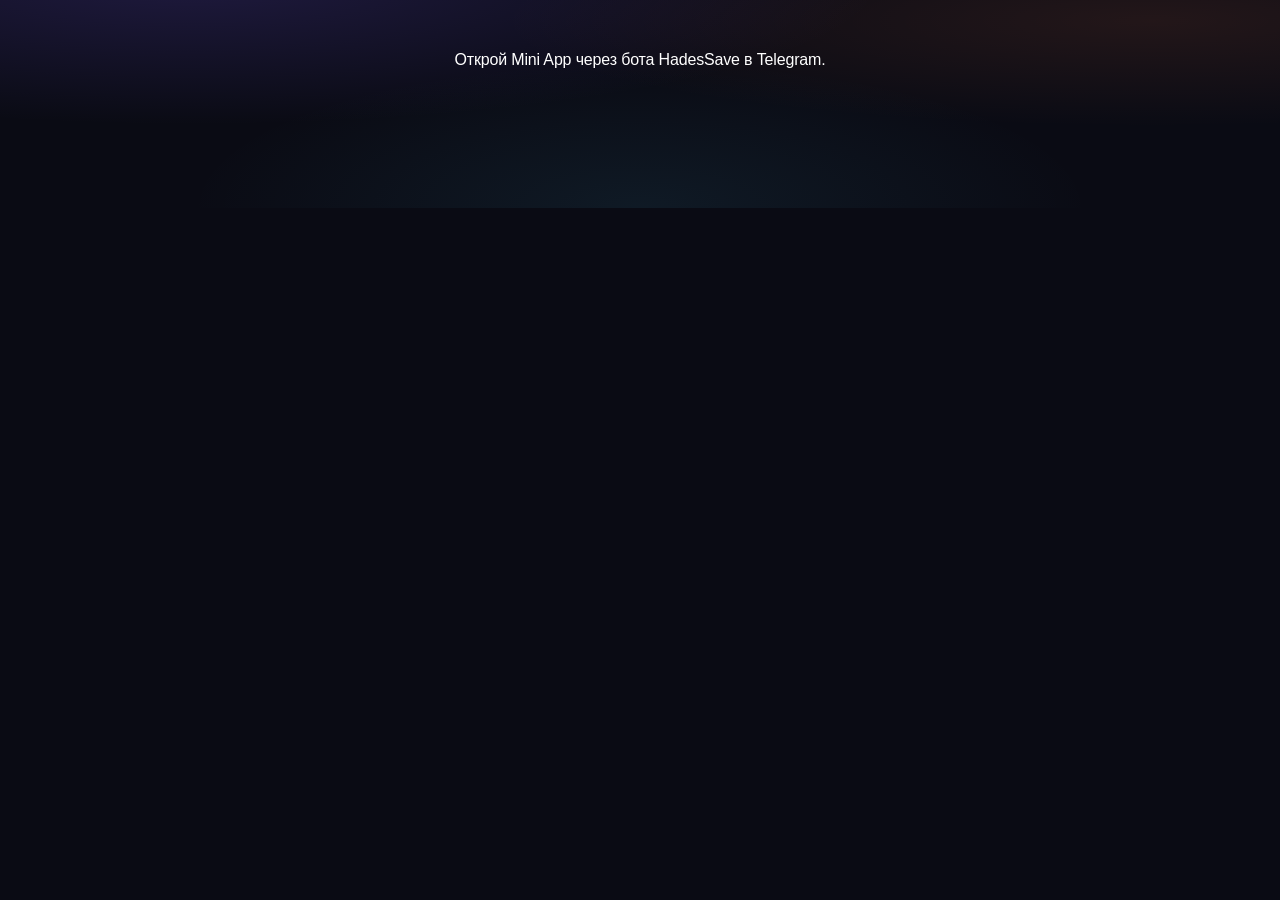
==== commit e0d4d64c: "Update index.html" ====
--- a/index.html
+++ b/index.html
@@ -1,343 +1,952 @@
 <!DOCTYPE html>
 <html lang="ru">
 <head>
-  <meta charset="UTF-8">
-  <meta name="viewport" content="width=device-width, initial-scale=1, maximum-scale=1, user-scalable=no, viewport-fit=cover">
-  <meta name="theme-color" content="#090609">
-  <title>HadesSave</title>
-  <link rel="preconnect" href="https://fonts.googleapis.com">
-  <link rel="preconnect" href="https://fonts.gstatic.com" crossorigin>
-  <link href="https://fonts.googleapis.com/css2?family=Manrope:wght@400;500;600;700;800&display=swap" rel="stylesheet">
-  <link rel="stylesheet" href="mini-app.css?v=nav-state-fix-20261113">
-  <script src="https://telegram.org/js/telegram-web-app.js"></script>
+    <meta charset="UTF-8">
+    <meta name="viewport" content="width=device-width, initial-scale=1.0, maximum-scale=1.0, user-scalable=no">
+    <title>HadesSave</title>
+    <link rel="stylesheet" href="mini-app.css">
 </head>
 <body class="mini-app-body">
-<svg class="hs-icon-sprite" xmlns="http://www.w3.org/2000/svg" aria-hidden="true" focusable="false">
-
-  <symbol id="arrow-left" viewBox="0 0 24 24"><path d="m12 19-7-7 7-7M5 12h14"/></symbol>
-  <symbol id="arrow-right" viewBox="0 0 24 24"><path d="M5 12h14m-7-7 7 7-7 7"/></symbol>
-  <symbol id="arrow-up-right" viewBox="0 0 24 24"><path d="M7 17 17 7M7 7h10v10"/></symbol>
-  <symbol id="check-circle-2" viewBox="0 0 24 24"><circle cx="12" cy="12" r="9"/><path d="m8.5 12 2.2 2.2 4.8-5"/></symbol>
-  <symbol id="circle" viewBox="0 0 24 24"><circle cx="12" cy="12" r="9"/></symbol>
-  <symbol id="circle-check" viewBox="0 0 24 24"><circle cx="12" cy="12" r="9"/><path d="m8.5 12 2.2 2.2 4.8-5"/></symbol>
-  <symbol id="scan-line" viewBox="0 0 24 24"><path d="M3 7V5a2 2 0 0 1 2-2h2M17 3h2a2 2 0 0 1 2 2v2M21 17v2a2 2 0 0 1-2 2h-2M7 21H5a2 2 0 0 1-2-2v-2M3 12h18"/></symbol>
-  <symbol id="chevron-down" viewBox="0 0 24 24"><path d="m6 9 6 6 6-6"/></symbol>
-  <symbol id="file-down" viewBox="0 0 24 24"><path d="M14 2H6a2 2 0 0 0-2 2v16a2 2 0 0 0 2 2h12a2 2 0 0 0 2-2V8z"/><path d="M14 2v6h6M12 12v7m-3-3 3 3 3-3"/></symbol>
-  <symbol id="folder-open" viewBox="0 0 24 24"><path d="M3 6a2 2 0 0 1 2-2h5l2 2h7a2 2 0 0 1 2 2v2M3 6v12a2 2 0 0 0 2 2h12a2 2 0 0 0 1.8-1.1L22 12H7l-2 8"/><path d="M7 12h15"/></symbol>
-  <symbol id="search-check" viewBox="0 0 24 24"><circle cx="10.8" cy="10.8" r="7.2"/><path d="m16.2 16.2 4.3 4.3M8 10.8l2 2 4-4"/></symbol>
-  <symbol id="chart-no-axes-combined" viewBox="0 0 24 24"><path d="M3 3v18h18"/><path d="m19 9-5 5-4-4-5 5"/><path d="M15 9h4v4"/></symbol>
-  <symbol id="chevron-right" viewBox="0 0 24 24"><path d="m9 18 6-6-6-6"/></symbol>
-  <symbol id="copy" viewBox="0 0 24 24"><rect width="14" height="14" x="8" y="8" rx="2"/><path d="M4 16c-1.1 0-2-.9-2-2V4c0-1.1.9-2 2-2h10c1.1 0 2 .9 2 2"/></symbol>
-  <symbol id="crown" viewBox="0 0 24 24"><path d="m2 8 5 4 5-8 5 8 5-4-2 12H4L2 8Z"/><path d="M4 20h16"/></symbol>
-  <symbol id="gem" viewBox="0 0 24 24"><path d="M6 3h12l4 6-10 12L2 9l4-6Z"/><path d="M2 9h20M6 3l3 6 3-6 3 6 3-6M9 9l3 12 3-12"/></symbol>
-  <symbol id="gift" viewBox="0 0 24 24"><rect x="3" y="8" width="18" height="13" rx="2"/><path d="M12 8v13M2 12h20M12 8H7.5a2.5 2.5 0 1 1 2.5-2.5V8Zm0 0h4.5A2.5 2.5 0 1 0 14 5.5V8Z"/></symbol>
-  <symbol id="refresh-cw" viewBox="0 0 24 24"><path d="M20 7v5h-5M4 17v-5h5"/><path d="M5.6 9A7 7 0 0 1 18 6l2 6M4 12l2 6a7 7 0 0 0 12.4-3"/></symbol>
-  <symbol id="search" viewBox="0 0 24 24"><circle cx="11" cy="11" r="7"/><path d="m20 20-4-4"/></symbol>
-  <symbol id="house" viewBox="0 0 24 24"><path d="m3 10 9-7 9 7v10a1 1 0 0 1-1 1h-5v-7H9v7H4a1 1 0 0 1-1-1V10Z"/></symbol>
-  <symbol id="message-circle" viewBox="0 0 24 24"><path d="M21 11.5a8.4 8.4 0 0 1-.9 3.8 8.5 8.5 0 0 1-7.6 4.7 8.4 8.4 0 0 1-3.8-.9L3 21l1.9-5.7a8.4 8.4 0 0 1-.9-3.8A8.5 8.5 0 0 1 8.7 4a8.4 8.4 0 0 1 3.8-.9h.5a8.5 8.5 0 0 1 8 8v.4Z"/></symbol>
-  <symbol id="user-round" viewBox="0 0 24 24"><circle cx="12" cy="8" r="4"/><path d="M4 21a8 8 0 0 1 16 0"/></symbol>
-  <symbol id="settings" viewBox="0 0 24 24"><path d="M12 8a4 4 0 1 0 0 8 4 4 0 0 0 0-8Z"/><path d="m19.4 15 .1.1 1.4 1.1-1.4 2.4-1.7-.7a8 8 0 0 1-1.7 1l-.3 1.8h-2.8l-.3-1.8a8 8 0 0 1-1.7-1l-1.7.7-1.4-2.4 1.4-1.1a8 8 0 0 1 0-2l-1.4-1.1 1.4-2.4 1.7.7a8 8 0 0 1 1.7-1l.3-1.8h2.8l.3 1.8a8 8 0 0 1 1.7 1l1.7-.7 1.4 2.4-1.4 1.1a8 8 0 0 1 0 2Z"/></symbol>
-  <symbol id="users-round" viewBox="0 0 24 24"><path d="M16 21v-2a4 4 0 0 0-4-4H6a4 4 0 0 0-4 4v2M9 11a4 4 0 1 0 0-8 4 4 0 0 0 0 8ZM22 21v-2a4 4 0 0 0-3-3.9M16 3.1a4 4 0 0 1 0 7.8"/></symbol>
-  <symbol id="shield-check" viewBox="0 0 24 24"><path d="M12 22s8-4 8-10V5l-8-3-8 3v7c0 6 8 10 8 10Z"/><path d="m9 12 2 2 4-4"/></symbol>
-  <symbol id="trash-2" viewBox="0 0 24 24"><path d="M3 6h18M8 6V4h8v2m3 0-1 14H6L5 6m4 4v6m6-6v6"/></symbol>
-  <symbol id="pencil" viewBox="0 0 24 24"><path d="m16 4 4 4M4 20l4-.8L19 8a2.8 2.8 0 0 0-4-4L4 15v5Z"/></symbol>
-  <symbol id="bell" viewBox="0 0 24 24"><path d="M18 8a6 6 0 0 0-12 0c0 7-3 7-3 9h18c0-2-3-2-3-9M10 21h4"/></symbol>
-  <symbol id="headphones" viewBox="0 0 24 24"><path d="M3 14v-3a9 9 0 0 1 18 0v3M3 14h4v7H5a2 2 0 0 1-2-2zM21 14h-4v7h2a2 2 0 0 0 2-2z"/></symbol>
-  <symbol id="megaphone" viewBox="0 0 24 24"><path d="m3 11 18-5v12L3 13v-2ZM11 14l2 7H8l-2-8M3 11v2"/></symbol>
-  <symbol id="ban" viewBox="0 0 24 24"><circle cx="12" cy="12" r="9"/><path d="m5.6 5.6 12.8 12.8"/></symbol>
-  <symbol id="activity" viewBox="0 0 24 24"><path d="M3 12h4l3-8 4 16 3-8h4"/></symbol>
-  <symbol id="archive" viewBox="0 0 24 24"><rect x="2" y="3" width="20" height="5" rx="1"/><path d="M4 8v12h16V8M10 12h4"/></symbol>
-  <symbol id="zap" viewBox="0 0 24 24"><path d="M13 2 4 14h7l-1 8 10-12h-7l0-8Z"/></symbol>
-  <symbol id="network" viewBox="0 0 24 24"><rect x="2" y="2" width="6" height="6" rx="1"/><rect x="16" y="2" width="6" height="6" rx="1"/><rect x="9" y="16" width="6" height="6" rx="1"/><path d="M8 5h8M5 8v4l6 4M19 8v4l-6 4"/></symbol>
-  <symbol id="list" viewBox="0 0 24 24"><path d="M9 6h12M9 12h12M9 18h12"/><path d="M4 6h.01M4 12h.01M4 18h.01"/></symbol>
-  <symbol id="image" viewBox="0 0 24 24"><rect x="3" y="3" width="18" height="18" rx="2"/><circle cx="8.5" cy="8.5" r="1.5"/><path d="m21 15-5-5L5 21"/></symbol>
-
+
+<!-- SVG Sprite -->
+<svg class="svg-defs" xmlns="http://www.w3.org/2000/svg">
+    <defs>
+        <symbol id="icon-home" viewBox="0 0 24 24">
+            <path d="M3 12l9-9 9 9" stroke-linecap="round" stroke-linejoin="round" fill="none"/>
+            <path d="M5 10v10a1 1 0 001 1h3v-6h6v6h3a1 1 0 001-1V10" stroke-linecap="round" stroke-linejoin="round" fill="none"/>
+        </symbol>
+        <symbol id="icon-chat" viewBox="0 0 24 24">
+            <path d="M21 15a2 2 0 01-2 2H7l-4 4V5a2 2 0 012-2h14a2 2 0 012 2z" stroke-linecap="round" stroke-linejoin="round" fill="none"/>
+        </symbol>
+        <symbol id="icon-premium" viewBox="0 0 24 24">
+            <path d="M6 3h12l4 6-10 13L2 9z" stroke-linecap="round" stroke-linejoin="round" fill="none"/>
+            <path d="M2 9h20M12 22L6 9l6-6 6 6" stroke-linecap="round" stroke-linejoin="round" fill="none"/>
+        </symbol>
+        <symbol id="icon-profile" viewBox="0 0 24 24">
+            <circle cx="12" cy="8" r="4" stroke-linecap="round" stroke-linejoin="round" fill="none"/>
+            <path d="M20 21v-2a4 4 0 00-4-4H8a4 4 0 00-4 4v2" stroke-linecap="round" stroke-linejoin="round" fill="none"/>
+        </symbol>
+        <symbol id="icon-crown" viewBox="0 0 24 24">
+            <path d="M2 20h20M4 17l2-11 4 4 2-6 2 6 4-4 2 11" stroke-linecap="round" stroke-linejoin="round" fill="none"/>
+        </symbol>
+        <symbol id="icon-settings" viewBox="0 0 24 24">
+            <circle cx="12" cy="12" r="3" stroke-linecap="round" stroke-linejoin="round" fill="none"/>
+            <path d="M19.4 15a1.65 1.65 0 00.33 1.82l.06.06a2 2 0 010 2.83 2 2 0 01-2.83 0l-.06-.06a1.65 1.65 0 00-1.82-.33 1.65 1.65 0 00-1 1.51V21a2 2 0 01-2 2 2 2 0 01-2-2v-.09A1.65 1.65 0 009 19.4a1.65 1.65 0 00-1.82.33l-.06.06a2 2 0 01-2.83 0 2 2 0 010-2.83l.06-.06a1.65 1.65 0 00.33-1.82 1.65 1.65 0 00-1.51-1H3a2 2 0 01-2-2 2 2 0 012-2h.09A1.65 1.65 0 004.6 9a1.65 1.65 0 00-.33-1.82l-.06-.06a2 2 0 010-2.83 2 2 0 012.83 0l.06.06a1.65 1.65 0 001.82.33H9a1.65 1.65 0 001-1.51V3a2 2 0 012-2 2 2 0 012 2v.09a1.65 1.65 0 001 1.51 1.65 1.65 0 001.82-.33l.06-.06a2 2 0 012.83 0 2 2 0 010 2.83l-.06.06a1.65 1.65 0 00-.33 1.82V9a1.65 1.65 0 001.51 1H21a2 2 0 012 2 2 2 0 01-2 2h-.09a1.65 1.65 0 00-1.51 1z" stroke-linecap="round" stroke-linejoin="round" fill="none"/>
+        </symbol>
+        <symbol id="icon-back" viewBox="0 0 24 24">
+            <path d="M19 12H5M12 19l-7-7 7-7" stroke-linecap="round" stroke-linejoin="round" fill="none"/>
+        </symbol>
+        <symbol id="icon-search" viewBox="0 0 24 24">
+            <circle cx="11" cy="11" r="8" stroke-linecap="round" stroke-linejoin="round" fill="none"/>
+            <path d="M21 21l-4.35-4.35" stroke-linecap="round" stroke-linejoin="round" fill="none"/>
+        </symbol>
+        <symbol id="icon-bell" viewBox="0 0 24 24">
+            <path d="M18 8A6 6 0 006 8c0 7-3 9-3 9h18s-3-2-3-9M13.73 21a2 2 0 01-3.46 0" stroke-linecap="round" stroke-linejoin="round" fill="none"/>
+        </symbol>
+        <symbol id="icon-trash" viewBox="0 0 24 24">
+            <path d="M3 6h18M19 6v14a2 2 0 01-2 2H7a2 2 0 01-2-2V6m3 0V4a2 2 0 012-2h4a2 2 0 012 2v2" stroke-linecap="round" stroke-linejoin="round" fill="none"/>
+        </symbol>
+        <symbol id="icon-image" viewBox="0 0 24 24">
+            <rect x="3" y="3" width="18" height="18" rx="2" ry="2" stroke-linecap="round" stroke-linejoin="round" fill="none"/>
+            <circle cx="8.5" cy="8.5" r="1.5" fill="none"/>
+            <path d="M21 15l-5-5L5 21" stroke-linecap="round" stroke-linejoin="round" fill="none"/>
+        </symbol>
+        <symbol id="icon-download" viewBox="0 0 24 24">
+            <path d="M21 15v4a2 2 0 01-2 2H5a2 2 0 01-2-2v-4M7 10l5 5 5-5M12 15V3" stroke-linecap="round" stroke-linejoin="round" fill="none"/>
+        </symbol>
+        <symbol id="icon-users" viewBox="0 0 24 24">
+            <path d="M17 21v-2a4 4 0 00-4-4H5a4 4 0 00-4 4v2" stroke-linecap="round" stroke-linejoin="round" fill="none"/>
+            <circle cx="9" cy="7" r="4" stroke-linecap="round" stroke-linejoin="round" fill="none"/>
+            <path d="M23 21v-2a4 4 0 00-3-3.87M16 3.13a4 4 0 010 7.75" stroke-linecap="round" stroke-linejoin="round" fill="none"/>
+        </symbol>
+        <symbol id="icon-star" viewBox="0 0 24 24">
+            <polygon points="12 2 15.09 8.26 22 9.27 17 14.14 18.18 21.02 12 17.77 5.82 21.02 7 14.14 2 9.27 8.91 8.26 12 2" stroke-linecap="round" stroke-linejoin="round" fill="none"/>
+        </symbol>
+        <symbol id="icon-gift" viewBox="0 0 24 24">
+            <polyline points="20 12 20 22 4 22 4 12" stroke-linecap="round" stroke-linejoin="round" fill="none"/>
+            <rect x="2" y="7" width="20" height="5" stroke-linecap="round" stroke-linejoin="round" fill="none"/>
+            <line x1="12" y1="22" x2="12" y2="7" stroke-linecap="round" stroke-linejoin="round" fill="none"/>
+            <path d="M12 7H7.5a2.5 2.5 0 010-5C11 2 12 7 12 7z" stroke-linecap="round" stroke-linejoin="round" fill="none"/>
+            <path d="M12 7h4.5a2.5 2.5 0 000-5C13 2 12 7 12 7z" stroke-linecap="round" stroke-linejoin="round" fill="none"/>
+        </symbol>
+        <symbol id="icon-shield" viewBox="0 0 24 24">
+            <path d="M12 22s8-4 8-10V5l-8-3-8 3v7c0 6 8 10 8 10z" stroke-linecap="round" stroke-linejoin="round" fill="none"/>
+        </symbol>
+        <symbol id="icon-check" viewBox="0 0 24 24">
+            <polyline points="20 6 9 17 4 12" stroke-linecap="round" stroke-linejoin="round" fill="none"/>
+        </symbol>
+        <symbol id="icon-check-circle" viewBox="0 0 24 24">
+            <path d="M22 11.08V12a10 10 0 11-5.93-9.14" stroke-linecap="round" stroke-linejoin="round" fill="none"/>
+            <polyline points="22 4 12 14.01 9 11.01" stroke-linecap="round" stroke-linejoin="round" fill="none"/>
+        </symbol>
+        <symbol id="icon-arrow-right" viewBox="0 0 24 24">
+            <line x1="5" y1="12" x2="19" y2="12" stroke-linecap="round" stroke-linejoin="round" fill="none"/>
+            <polyline points="12 5 19 12 12 19" stroke-linecap="round" stroke-linejoin="round" fill="none"/>
+        </symbol>
+        <symbol id="icon-arrow-up-right" viewBox="0 0 24 24">
+            <line x1="7" y1="17" x2="17" y2="7" stroke-linecap="round" stroke-linejoin="round" fill="none"/>
+            <polyline points="7 7 17 7 17 17" stroke-linecap="round" stroke-linejoin="round" fill="none"/>
+        </symbol>
+        <symbol id="icon-copy" viewBox="0 0 24 24">
+            <rect x="9" y="9" width="13" height="13" rx="2" ry="2" stroke-linecap="round" stroke-linejoin="round" fill="none"/>
+            <path d="M5 15H4a2 2 0 01-2-2V4a2 2 0 012-2h9a2 2 0 012 2v1" stroke-linecap="round" stroke-linejoin="round" fill="none"/>
+        </symbol>
+        <symbol id="icon-edit" viewBox="0 0 24 24">
+            <path d="M11 4H4a2 2 0 00-2 2v14a2 2 0 002 2h14a2 2 0 002-2v-7" stroke-linecap="round" stroke-linejoin="round" fill="none"/>
+            <path d="M18.5 2.5a2.121 2.121 0 013 3L12 15l-4 1 1-4 9.5-9.5z" stroke-linecap="round" stroke-linejoin="round" fill="none"/>
+        </symbol>
+        <symbol id="icon-lock" viewBox="0 0 24 24">
+            <rect x="3" y="11" width="18" height="11" rx="2" ry="2" stroke-linecap="round" stroke-linejoin="round" fill="none"/>
+            <path d="M7 11V7a5 5 0 0110 0v4" stroke-linecap="round" stroke-linejoin="round" fill="none"/>
+        </symbol>
+        <symbol id="icon-zap" viewBox="0 0 24 24">
+            <polygon points="13 2 3 14 12 14 11 22 21 10 12 10 13 2" stroke-linecap="round" stroke-linejoin="round" fill="none"/>
+        </symbol>
+        <symbol id="icon-database" viewBox="0 0 24 24">
+            <ellipse cx="12" cy="5" rx="9" ry="3" stroke-linecap="round" stroke-linejoin="round" fill="none"/>
+            <path d="M21 12c0 1.66-4 3-9 3s-9-1.34-9-3" stroke-linecap="round" stroke-linejoin="round" fill="none"/>
+            <path d="M3 5v14c0 1.66 4 3 9 3s9-1.34 9-3V5" stroke-linecap="round" stroke-linejoin="round" fill="none"/>
+        </symbol>
+        <symbol id="icon-file" viewBox="0 0 24 24">
+            <path d="M14 2H6a2 2 0 00-2 2v16a2 2 0 002 2h12a2 2 0 002-2V8z" stroke-linecap="round" stroke-linejoin="round" fill="none"/>
+            <polyline points="14 2 14 8 20 8" stroke-linecap="round" stroke-linejoin="round" fill="none"/>
+        </symbol>
+        <symbol id="icon-search-file" viewBox="0 0 24 24">
+            <path d="M14 2H6a2 2 0 00-2 2v16a2 2 0 002 2h12a2 2 0 002-2V8z" stroke-linecap="round" stroke-linejoin="round" fill="none"/>
+            <polyline points="14 2 14 8 20 8" stroke-linecap="round" stroke-linejoin="round" fill="none"/>
+            <circle cx="11" cy="15" r="3" stroke-linecap="round" stroke-linejoin="round" fill="none"/>
+            <line x1="21" y1="21" x2="16.65" y2="16.65" stroke-linecap="round" stroke-linejoin="round" fill="none"/>
+        </symbol>
+        <symbol id="icon-list" viewBox="0 0 24 24">
+            <line x1="8" y1="6" x2="21" y2="6" stroke-linecap="round" stroke-linejoin="round" fill="none"/>
+            <line x1="8" y1="12" x2="21" y2="12" stroke-linecap="round" stroke-linejoin="round" fill="none"/>
+            <line x1="8" y1="18" x2="21" y2="18" stroke-linecap="round" stroke-linejoin="round" fill="none"/>
+            <line x1="3" y1="6" x2="3.01" y2="6" stroke-linecap="round" stroke-linejoin="round" fill="none"/>
+            <line x1="3" y1="12" x2="3.01" y2="12" stroke-linecap="round" stroke-linejoin="round" fill="none"/>
+            <line x1="3" y1="18" x2="3.01" y2="18" stroke-linecap="round" stroke-linejoin="round" fill="none"/>
+        </symbol>
+        <symbol id="icon-user-plus" viewBox="0 0 24 24">
+            <path d="M16 21v-2a4 4 0 00-4-4H5a4 4 0 00-4 4v2" stroke-linecap="round" stroke-linejoin="round" fill="none"/>
+            <circle cx="8.5" cy="7" r="4" stroke-linecap="round" stroke-linejoin="round" fill="none"/>
+            <line x1="20" y1="8" x2="20" y2="14" stroke-linecap="round" stroke-linejoin="round" fill="none"/>
+            <line x1="23" y1="11" x2="17" y2="11" stroke-linecap="round" stroke-linejoin="round" fill="none"/>
+        </symbol>
+        <symbol id="icon-ban" viewBox="0 0 24 24">
+            <circle cx="12" cy="12" r="10" stroke-linecap="round" stroke-linejoin="round" fill="none"/>
+            <line x1="4.93" y1="4.93" x2="19.07" y2="19.07" stroke-linecap="round" stroke-linejoin="round" fill="none"/>
+        </symbol>
+        <symbol id="icon-send" viewBox="0 0 24 24">
+            <line x1="22" y1="2" x2="11" y2="13" stroke-linecap="round" stroke-linejoin="round" fill="none"/>
+            <polygon points="22 2 15 22 11 13 2 9 22 2" stroke-linecap="round" stroke-linejoin="round" fill="none"/>
+        </symbol>
+        <symbol id="icon-tag" viewBox="0 0 24 24">
+            <path d="M20.59 13.41l-7.17 7.17a2 2 0 01-2.83 0L2 12V2h10l8.59 8.59a2 2 0 010 2.82z" stroke-linecap="round" stroke-linejoin="round" fill="none"/>
+            <line x1="7" y1="7" x2="7.01" y2="7" stroke-linecap="round" stroke-linejoin="round" fill="none"/>
+        </symbol>
+    </defs>
 </svg>
 
-<div id="preloader" class="preloader"><span class="spinner"></span><p>Загрузка HadesSave…</p></div>
-<div id="subscription-gate" class="subscription-gate hidden" role="dialog" aria-modal="true" aria-labelledby="subscription-gate-title">
-  <section class="subscription-gate-card">
-    <div class="subscription-gate-mark">🔐</div>
-    <h1 id="subscription-gate-title">🔒 Подписка для доступа</h1>
-    <p id="subscription-gate-lead" class="subscription-gate-lead">Подпишитесь на обязательные каналы, чтобы открыть доступ к HadesSave.</p>
-    <div id="subscription-gate-list" class="subscription-gate-list"></div>
-    <p id="subscription-gate-status" class="subscription-gate-status" aria-live="polite">Проверяем подписки…</p>
-    <button id="subscription-gate-refresh" class="subscription-gate-button" type="button">Я подписался · Проверить</button>
-    <small>Если проверка не проходит, напиши в поддержку HadesSave.</small>
-  </section>
+<div id="preloader" class="preloader">
+    <div class="spinner"></div>
+    <div>Загружаем HadesSave…</div>
 </div>
 
+<div id="subscription-gate" class="subscription-gate hidden">
+    <div class="subscription-gate-card">
+        <div class="subscription-gate-mark">🔒</div>
+        <h1 id="subscription-gate-title">Подписка для доступа</h1>
+        <p id="subscription-gate-lead" class="subscription-gate-lead">Подпишитесь на обязательные каналы, чтобы открыть доступ к HadesSave.</p>
+        <div id="subscription-gate-list" class="subscription-gate-list"></div>
+        <div id="subscription-gate-status" class="subscription-gate-status">Проверяем подписки…</div>
+        <button id="subscription-gate-refresh" class="subscription-gate-button">Я подписался · Проверить</button>
+        <small>Если проверка не проходит, напиши в поддержку HadesSave.</small>
+    </div>
+</div>
+
 <div class="hs-app">
-  <main id="view-home" class="page active">
-    <div class="home-brandbar">
-      <span class="home-brand-mark" aria-hidden="true"><svg class="icon"><use href="#gem"/></svg></span>
-      <span class="home-brand-copy"><b>HadesSave</b><small>Твоя переписка. В одном месте.</small></span>
-    </div>
-    <section class="home-hero">
-      <div class="home-hero-copy">
-        <span class="home-hero-kicker">ЛИЧНЫЙ АРХИВ</span>
-        <h1>Твоя история<br><em>сохранена.</em></h1>
-        <p>Сообщения, фото и видео из подключённых чатов собраны в твоём архиве.</p>
-        <button class="home-hero-button" type="button" onclick="switchTab('chats')">Открыть архив <span aria-hidden="true">›</span></button>
-      </div>
-      <div class="home-hero-art" aria-hidden="true">
-        <span class="hero-orbit hero-orbit-one"></span><span class="hero-orbit hero-orbit-two"></span>
-        <span class="hero-crown"><svg class="icon"><use href="#crown"/></svg></span>
-        <span class="hero-art-glow"></span>
-      </div>
-    </section>
-    <header class="user-header">
-      <div class="avatar"><span id="user-avatar-text">H</span><img id="user-avatar-img" class="avatar-img" alt="" style="display:none"></div>
-      <div class="user-info"><div class="name-row"><h2 id="user-name">Загрузка…</h2><span id="premium-badge" class="premium-badge hidden">PREMIUM</span></div><span id="user-id" class="user-id">ID: …</span><div id="premium-timer" class="premium-timer hidden"><span id="premium-timer-text"></span></div></div>
-    </header>
-    <div class="stats-grid">
-      <div class="stat-card"><strong id="stat-total">0</strong><span>Сообщений</span></div>
-      <div class="stat-card"><strong id="stat-deleted">0</strong><span>Удалено</span></div>
-      <div class="stat-card"><strong id="stat-chats">0</strong><span>Чатов</span></div>
-      <div class="stat-card"><strong id="stat-media">0</strong><span>Медиа</span></div>
-    </div>
-    <div class="home-section-heading"><div class="section-label">АРХИВ И ВОЗМОЖНОСТИ</div><button id="home-prefix-pencil" class="home-prefix-pencil hidden" type="button" aria-label="Настроить отметки" title="Настроить отметки" onclick="switchTab('admin')"><svg class="icon" aria-hidden="true"><use href="#pencil"/></svg></button></div>
-    <section class="home-premium-preview" aria-label="Возможности Hades Premium">
-      <div class="home-premium-preview-head"><span class="home-premium-gem"><svg class="icon"><use href="#gem"/></svg></span><div><b>Возможности Premium</b><small>Дополнительные инструменты архива</small></div><button type="button" class="home-premium-more" onclick="switchTab('premium')" aria-label="Все возможности"><svg class="icon"><use href="#chevron-right"/></svg></button></div>
-      <div class="home-premium-preview-grid">
-        <div class="home-premium-preview-item"><svg class="icon"><use href="#archive"/></svg><span>Архив до 30 дней</span></div>
-        <div class="home-premium-preview-item"><svg class="icon"><use href="#image"/></svg><span>Медиа до 50 МБ</span></div>
-        <div class="home-premium-preview-item"><svg class="icon"><use href="#file-down"/></svg><span>Экспорт HTML / JSON</span></div>
-        <div class="home-premium-preview-item"><svg class="icon"><use href="#zap"/></svg><span>.spam до 50 сообщений</span></div>
-      </div>
-      <button type="button" class="home-premium-details" onclick="switchTab('premium')">Посмотреть все функции <svg class="icon"><use href="#arrow-right"/></svg></button>
-    </section>
-    <div class="menu-group">
-      <button class="menu-item" onclick="switchTab('referrals')"><span class="menu-icon green"><svg class="icon"><use href="#users-round"/></svg></span><span class="menu-text"><b>Рефералы</b><small>Приглашай друзей</small></span><svg class="icon chevron"><use href="#chevron-right"/></svg></button>
-    </div>
-  </main>
-
-  <main id="view-chats" class="page chats-page">
-    <header class="page-header chats-titlebar"><div><span class="screen-kicker">ТВОЙ АРХИВ</span><h2>Чаты</h2><small>История всех подключённых переписок</small></div><span class="chats-title-icon" aria-hidden="true"><svg class="icon"><use href="#crown"/></svg></span></header>
-    <label class="search-bar chats-search"><svg class="icon"><use href="#search"/></svg><input id="chat-search" type="search" placeholder="Поиск по перепискам…" autocomplete="off"></label>
-    <div id="chats-list" class="chats-list"><div class="empty-state">Загрузка чатов…</div></div>
-  </main>
-
-  <main id="view-messages" class="page messages-page">
-    <header class="telegram-chat-header">
-      <button class="telegram-back" type="button" aria-label="Назад" onclick="switchTab('chats')"><svg class="icon"><use href="#arrow-left"/></svg></button>
-      <div class="telegram-peer"><span class="telegram-avatar" id="chat-header-avatar"><span id="chat-header-initial">?</span><img id="chat-header-avatar-image" alt="" loading="lazy"></span><span class="telegram-peer-copy"><strong id="chat-title">Чат</strong><small id="chat-subtitle">Сохранённая переписка</small></span></div>
-      <div class="telegram-header-actions">
-        <button class="telegram-icon-button" id="toggle-message-search" type="button" aria-label="Поиск в переписке"><svg class="icon"><use href="#search"/></svg></button>
-      </div>
-    </header>
-    <label id="message-search-wrap" class="telegram-search-wrap hidden"><svg class="icon"><use href="#search"/></svg><input id="message-search" type="search" placeholder="Поиск в переписке" autocomplete="off"><button id="close-message-search" type="button" aria-label="Закрыть поиск">×</button></label>
-    <div id="messages-list" class="messages-list"><div class="empty-state">Выбери чат</div></div>
-  </main>
-
-  <main id="view-settings" class="page">
-    <header class="page-header"><button class="back-btn" onclick="switchTab('profile')"><svg class="icon"><use href="#arrow-left"/></svg></button><h2>Настройки</h2></header>
-    <div class="section-label">УВЕДОМЛЕНИЯ</div>
-    <div class="menu-group settings-group">
-      <label class="setting-row"><span><b>Изменения сообщений</b><small>Уведомлять о редактировании</small></span><input id="toggle-edits" type="checkbox" onchange="updateSetting('edits',this.checked)"></label>
-      <label class="setting-row"><span><b>Удаления сообщений</b><small>Уведомлять об удалениях</small></span><input id="toggle-deletions" type="checkbox" onchange="updateSetting('deletions',this.checked)"></label>
-      <label class="setting-row"><span><b>Сохранение медиа</b><small>Сохранять фото, видео и аудио</small></span><input id="toggle-media" type="checkbox" onchange="updateSetting('deleted_media',this.checked)"></label>
-    </div>
-    <div class="section-label">УПРАВЛЕНИЕ ДАННЫМИ</div>
-    <div class="menu-group"><button class="menu-item danger-action" onclick="clearArchive()"><span class="menu-icon red"><svg class="icon"><use href="#trash-2"/></svg></span><span class="menu-text"><b>Очистить весь архив</b><small>Удалить сообщения и медиа навсегда</small></span></button></div>
-  </main>
-
-  <main id="view-premium" class="page premium-overview-page">
-    <header class="page-header"><button class="back-btn" onclick="switchTab('home')"><svg class="icon"><use href="#arrow-left"/></svg></button><h2>Hades Premium</h2></header>
-    <section class="premium-overview-hero">
-      <div class="premium-overview-mark"><svg class="icon"><use href="#crown"/></svg></div>
-      <span class="premium-eyebrow">БОЛЬШЕ ВОЗМОЖНОСТЕЙ</span>
-      <h2>HADES <em>PREMIUM</em></h2>
-      <p>Расширь возможности архива и получи больше инструментов для работы с переписками.</p>
-      <div id="premium-status-text" class="premium-status-line">Проверяем подписку…</div>
-    </section>
-    <div class="section-label">ЧТО ВХОДИТ В PREMIUM</div>
-    <div class="premium-feature-list">
-      <article class="premium-feature-card"><span class="premium-feature-icon"><svg class="icon"><use href="#archive"/></svg></span><span><b>Архив до 30 дней</b><small>Вместо 3 дней на базовом тарифе</small></span><svg class="icon premium-feature-check"><use href="#check-circle-2"/></svg></article>
-      <article class="premium-feature-card"><span class="premium-feature-icon"><svg class="icon"><use href="#image"/></svg></span><span><b>Медиа до 50 МБ</b><small>Лимит загрузки выше: 50 МБ вместо 20 МБ</small></span><svg class="icon premium-feature-check"><use href="#check-circle-2"/></svg></article>
-      <article class="premium-feature-card"><span class="premium-feature-icon"><svg class="icon"><use href="#file-down"/></svg></span><span><b>Экспорт архива</b><small>Выгрузка переписок в HTML и JSON</small></span><svg class="icon premium-feature-check"><use href="#check-circle-2"/></svg></article>
-      <article class="premium-feature-card"><span class="premium-feature-icon"><svg class="icon"><use href="#search-check"/></svg></span><span><b>Поиск по медиа</b><small>Быстрый поиск фото, видео, аудио и документов</small></span><svg class="icon premium-feature-check"><use href="#check-circle-2"/></svg></article>
-      <article class="premium-feature-card"><span class="premium-feature-icon"><svg class="icon"><use href="#zap"/></svg></span><span><b>Расширенная команда .spam</b><small>До 50 сообщений за раз вместо 20</small></span><svg class="icon premium-feature-check"><use href="#check-circle-2"/></svg></article>
-      <article class="premium-feature-card"><span class="premium-feature-icon"><svg class="icon"><use href="#shield-check"/></svg></span><span><b>Расширенный список MUTE</b><small>Удобное управление активными правилами</small></span><svg class="icon premium-feature-check"><use href="#check-circle-2"/></svg></article>
-    </div>
-    <button class="premium-overview-cta" type="button" onclick="switchTab('premium-buy')">Купить Premium <svg class="icon"><use href="#arrow-right"/></svg></button>
-  </main>
-
-  <main id="view-premium-buy" class="page premium-buy-page">
-    <header class="page-header"><button class="back-btn" onclick="switchTab('premium')"><svg class="icon"><use href="#arrow-left"/></svg></button><h2>Выбор Premium</h2></header>
-    <section class="premium-checkout-hero">
-      <div class="premium-checkout-kicker"><svg class="icon"><use href="#gem"/></svg><span>HADES PREMIUM</span><b>СПЕЦЦЕНЫ</b></div>
-      <h2>Выбери свой срок</h2>
-      <p>Выбери подходящий тариф. На следующем экране будут данные и способы оплаты.</p>
-      <div id="premium-checkout-status" class="premium-checkout-status">Проверяем доступ…</div>
-    </section>
-    <div class="premium-plan-list" role="group" aria-label="Выбор срока Premium">
-      <button class="premium-plan-row" type="button" data-days="7" onclick="selectPremiumPlan(7)" aria-pressed="false">
-        <span class="premium-plan-period"><b>7 дней</b><small>Короткий доступ</small><em>Выбрать тариф <svg class="icon"><use href="#arrow-right"/></svg></em></span>
-        <span class="premium-plan-pricebox"><span class="premium-plan-old">100 ₽</span><strong>45 ₽</strong><small class="premium-plan-saving">Экономия 55 ₽ · −55%</small></span>
-        <svg class="icon premium-plan-radio"><use href="#arrow-up-right"/></svg>
-      </button>
-      <button class="premium-plan-row" type="button" data-days="14" onclick="selectPremiumPlan(14)" aria-pressed="false">
-        <span class="premium-plan-period"><b>14 дней</b><small>Оптимальный срок</small><em>Выбрать тариф <svg class="icon"><use href="#arrow-right"/></svg></em></span>
-        <span class="premium-plan-pricebox"><span class="premium-plan-old">150 ₽</span><strong>69 ₽</strong><small class="premium-plan-saving">Экономия 81 ₽ · −54%</small></span>
-        <svg class="icon premium-plan-radio"><use href="#arrow-up-right"/></svg>
-      </button>
-      <button class="premium-plan-row premium-plan-row-best" type="button" data-days="30" onclick="selectPremiumPlan(30)" aria-pressed="false">
-        <span class="premium-plan-badge">МАКСИМАЛЬНАЯ ВЫГОДА</span>
-        <span class="premium-plan-period"><b>30 дней</b><small>Полный месяц Premium</small><em>Выбрать тариф <svg class="icon"><use href="#arrow-right"/></svg></em></span>
-        <span class="premium-plan-pricebox"><span class="premium-plan-old">300 ₽</span><strong>120 ₽</strong><small class="premium-plan-saving">Экономия 180 ₽ · −60%</small></span>
-        <svg class="icon premium-plan-radio"><use href="#arrow-up-right"/></svg>
-      </button>
-    </div>
-    <div class="premium-selection-hint"><svg class="icon"><use href="#shield-check"/></svg><span>Без автопродления. Оплата только после выбора тарифа.</span></div>
-  </main>
-
-  <main id="view-premium-payment" class="page premium-payment-page">
-    <header class="page-header"><button class="back-btn" onclick="switchTab('premium-buy')"><svg class="icon"><use href="#arrow-left"/></svg></button><h2>Оплата Premium</h2></header>
-    <section class="premium-payment-hero">
-      <div class="premium-checkout-kicker"><svg class="icon"><use href="#lock-keyhole"/></svg><span>ЗАЩИЩЁННАЯ ОПЛАТА</span></div>
-      <h2>Почти готово</h2>
-      <p>Проверь выбранный тариф и укажи email для оформления платежа.</p>
-    </section>
-    <section class="premium-selected-order">
-      <div class="premium-selected-order-top"><span>ТВОЙ ТАРИФ</span><b id="premium-payment-days">30 дней</b></div>
-      <div class="premium-selected-order-price"><span id="premium-payment-old">300 ₽</span><strong id="premium-payment-price">120 ₽</strong></div>
-      <div class="premium-selected-order-saving" id="premium-payment-saving">Твоя экономия — 180 ₽ · скидка 60%</div>
-      <div class="premium-selected-order-note">Разовый платёж · без автоматического продления</div>
-    </section>
-    <section class="premium-payment-box">
-      <label class="premium-email-label" for="premium-email">Email для чека и оформления платежа</label>
-      <input id="premium-email" class="premium-email-input" type="email" inputmode="email" autocomplete="email" maxlength="254" placeholder="name@example.com" required>
-      <label class="premium-email-label" for="premium-payment-method">Способ оплаты</label>
-      <div class="premium-payment-method-wrap"><svg class="icon"><use href="#scan-line"/></svg><select id="premium-payment-method" class="premium-email-input"><option value="2">СБП · QR-код</option><option value="13" disabled>Криптовалюта · скоро</option></select><svg class="icon"><use href="#chevron-down"/></svg></div>
-      <button id="premium-action-btn" class="primary-button premium-pay-button" type="button" onclick="startPremiumPayment()">Перейти к оплате 120 ₽ <svg class="icon"><use href="#arrow-up-right"/></svg></button>
-      <p class="premium-legal-note">Нажимая «Перейти к оплате», ты принимаешь <a href="offer.html" target="_blank" rel="noopener">пользовательское соглашение</a> и <a href="privacy.html" target="_blank" rel="noopener">политику конфиденциальности</a>.</p>
-    </section>
-    <div class="premium-payment-secure-note"><svg class="icon"><use href="#shield-check"/></svg><span>Платёж обрабатывается Platega. Premium активируется после подтверждения оплаты.</span></div>
-  </main>
-
-  <main id="view-referrals" class="page">
-    <header class="page-header"><button class="back-btn" onclick="switchTab('home')"><svg class="icon"><use href="#arrow-left"/></svg></button><h2>Рефералы</h2></header>
-    <section class="referral-card">
-      <div class="referral-gift-mark"><svg class="icon"><use href="#gift"/></svg></div>
-      <span class="screen-kicker">ПРИГЛАШАЙ И ПОЛУЧАЙ</span>
-      <h2>+1 день Premium</h2>
-      <p class="referral-reward-copy">За каждого друга, который запустит HadesSave и подтвердит подписку на обязательный канал, тебе начислится <b>1 день Premium</b>.</p>
-      <div class="referral-count"><strong id="ref-count">0</strong><small>друзей запустили бота и подтвердили подписку</small></div>
-      <button class="primary-button" onclick="copyRefLink()"><svg class="icon"><use href="#copy"/></svg> Скопировать ссылку</button>
-      <small class="referral-footnote">Бонус начисляется автоматически после подтверждения подписки другом.</small>
-    </section>
-  </main>
-
-  <main id="view-profile" class="page">
-    <header class="page-header"><h2>Профиль</h2></header>
-    <div class="user-header profile-header"><div class="avatar"><span id="profile-avatar-text">H</span><img id="profile-avatar-img" class="avatar-img" alt="" style="display:none"></div><div class="user-info"><div class="name-row"><h2 id="profile-name">Загрузка…</h2><span id="profile-prefix-badge" class="prefix-badge hidden"></span><span id="profile-premium-badge" class="premium-badge hidden">PREMIUM</span></div><div class="profile-meta-row"><span id="profile-id" class="user-id">ID: …</span><span id="profile-custom-status" class="profile-custom-status hidden"></span></div></div><button id="profile-admin-pencil" class="profile-admin-pencil hidden" type="button" aria-label="Настроить отметку" title="Настроить отметку" onclick="switchTab('admin')"><svg class="icon" aria-hidden="true"><use href="#pencil"/></svg></button></div>
-    <div class="menu-group">
-      <button class="menu-item" onclick="switchTab('settings')"><span class="menu-icon gray"><svg class="icon"><use href="#settings"/></svg></span><span class="menu-text"><b>Настройки</b><small>Настрой приложение под себя</small></span><svg class="icon chevron"><use href="#chevron-right"/></svg></button>
-      <a class="menu-item" href="https://t.me/Hades_save_men" target="_blank" rel="noopener"><span class="menu-icon green"><svg class="icon"><use href="#headphones"/></svg></span><span class="menu-text"><b>Поддержка</b><small>Помощь по работе HadesSave</small></span><svg class="icon chevron"><use href="#chevron-right"/></svg></a>
-    </div>
-  </main>
-
-
-  <main id="view-admin" class="page admin-page">
-    <header class="page-header"><button class="back-btn" onclick="switchTab('profile')"><svg class="icon"><use href="#arrow-left"/></svg></button><div><h2>Инструменты</h2><small>Настройки проекта</small></div></header>
-    <div class="section-label">ОБЩАЯ СТАТИСТИКА</div>
-    <div class="stats-grid admin-stats"><div class="stat-card"><strong id="adm-stat-users">0</strong><span>Пользователи</span></div><div class="stat-card"><strong id="adm-stat-stars">0</strong><span>Звёзды</span></div><div class="stat-card"><strong id="adm-stat-prem">0</strong><span>Premium</span></div><div class="stat-card"><strong id="adm-stat-week">0</strong><span>За неделю</span></div></div>
-    <button class="statistics-entry" type="button" onclick="switchTab('statistics')">
-      <span class="statistics-entry-icon"><svg class="icon"><use href="#chart-no-axes-combined"/></svg></span>
-      <span><b>Полная статистика</b><small>Пользователи, архив, подключения и активность</small></span>
-      <svg class="icon statistics-chevron"><use href="#chevron-right"/></svg>
+    <!-- HOME PAGE -->
+    <div id="view-home" class="page">
+        <div class="home-brandbar">
+            <div class="home-brand-mark">
+                <svg class="icon"><use href="#icon-database"></use></svg>
+            </div>
+            <div class="home-brand-copy">
+                <b>HadesSave</b>
+                <small>Твои переписки. В одном месте.</small>
+            </div>
+            <div class="home-brand-status">
+                <i></i>
+                АРХИВ
+            </div>
+        </div>
+
+        <div class="home-hero">
+            <div class="home-hero-copy">
+                <span class="home-hero-kicker">ЛИЧНЫЙ АРХИВ</span>
+                <h1>Твоя история<br><em>сохранена.</em></h1>
+                <p>Сообщения, фото и видео из подключённых чатов собраны в твоём архиве.</p>
+                <button class="home-hero-button" onclick="switchTab('chats')">
+                    Открыть архив
+                    <span>›</span>
+                </button>
+            </div>
+            <div class="home-hero-art">
+                <div class="hero-orbit hero-orbit-one"></div>
+                <div class="hero-orbit hero-orbit-two"></div>
+                <div class="hero-crown">
+                    <svg class="icon"><use href="#icon-crown"></use></svg>
+                </div>
+                <div class="hero-art-glow"></div>
+            </div>
+        </div>
+
+        <div class="user-header">
+            <div class="avatar">
+                <span id="user-avatar-text">H</span>
+                <img id="user-avatar-img" class="avatar-img" alt="" style="display:none">
+            </div>
+            <div class="user-info">
+                <div class="name-row">
+                    <h2 id="user-name">Загрузка…</h2>
+                    <span id="premium-badge" class="premium-badge hidden">PREMIUM</span>
+                </div>
+                <div id="user-id" class="user-id">ID: …</div>
+                <div id="premium-timer" class="premium-timer hidden">
+                    <span id="premium-timer-text">0д 0ч 0м 0с</span>
+                </div>
+            </div>
+        </div>
+
+        <div class="stats-grid">
+            <div class="stat-card">
+                <strong id="stat-total">0</strong>
+                <span>Сообщений</span>
+            </div>
+            <div class="stat-card">
+                <strong id="stat-deleted">0</strong>
+                <span>Удалено</span>
+            </div>
+            <div class="stat-card">
+                <strong id="stat-chats">0</strong>
+                <span>Чатов</span>
+            </div>
+            <div class="stat-card">
+                <strong id="stat-media">0</strong>
+                <span>Медиа</span>
+            </div>
+        </div>
+
+        <div class="home-section-heading">
+            <span class="section-label">ВОЗМОЖНОСТИ</span>
+            <button id="home-prefix-pencil" class="home-prefix-pencil hidden">
+                <svg class="icon"><use href="#icon-edit"></use></svg>
+            </button>
+        </div>
+
+        <div class="menu-group">
+            <button class="menu-item" onclick="switchTab('premium')">
+                <div class="menu-icon red">
+                    <svg class="icon"><use href="#icon-premium"></use></svg>
+                </div>
+                <div class="menu-text">
+                    <b>Что даёт Premium</b>
+                    <small>Больше функций для твоего архива</small>
+                </div>
+                <svg class="icon chevron"><use href="#icon-arrow-right"></use></svg>
+            </button>
+            <button class="menu-item" onclick="switchTab('referrals')">
+                <div class="menu-icon green">
+                    <svg class="icon"><use href="#icon-gift"></use></svg>
+                </div>
+                <div class="menu-text">
+                    <b>Пригласить друзей</b>
+                    <small>+1 день Premium за каждого</small>
+                </div>
+                <svg class="icon chevron"><use href="#icon-arrow-right"></use></svg>
+            </button>
+        </div>
+    </div>
+
+    <!-- CHATS PAGE -->
+    <div id="view-chats" class="page">
+        <div class="chats-titlebar">
+            <div>
+                <h2>Твой архив</h2>
+                <small>Все твои переписки</small>
+            </div>
+            <div class="chats-title-icon">
+                <svg class="icon"><use href="#icon-chat"></use></svg>
+            </div>
+        </div>
+
+        <div class="search-bar chats-search">
+            <svg class="icon"><use href="#icon-search"></use></svg>
+            <input id="chat-search" type="text" placeholder="Поиск по перепискам…">
+        </div>
+
+        <div id="chats-list" class="chats-list">
+            <div class="empty-state">Загружаем…</div>
+        </div>
+    </div>
+
+    <!-- MESSAGES PAGE -->
+    <div id="view-messages" class="page messages-page">
+        <div class="telegram-chat-header">
+            <button class="telegram-back" onclick="switchTab('chats')">
+                <svg class="icon"><use href="#icon-back"></use></svg>
+            </button>
+            <div class="telegram-peer">
+                <div id="chat-header-avatar" class="telegram-avatar">
+                    <span id="chat-header-initial">?</span>
+                    <img id="chat-header-avatar-image" alt="" style="display:none">
+                </div>
+                <div class="telegram-peer-copy">
+                    <strong id="chat-title">Чат</strong>
+                    <small id="chat-subtitle">Сохранённая переписка</small>
+                </div>
+            </div>
+            <div class="telegram-header-actions">
+                <button id="toggle-message-search" class="telegram-icon-button">
+                    <svg class="icon"><use href="#icon-search"></use></svg>
+                </button>
+            </div>
+        </div>
+
+        <div class="telegram-search-wrap hidden" id="message-search-wrap">
+            <svg class="icon"><use href="#icon-search"></use></svg>
+            <input id="message-search" type="text" placeholder="Поиск по сообщениям…">
+            <button id="close-message-search">×</button>
+        </div>
+
+        <div id="messages-list" class="messages-list">
+            <div class="empty-state">Выбери переписку</div>
+        </div>
+    </div>
+
+    <!-- SETTINGS PAGE -->
+    <div id="view-settings" class="page">
+        <div class="page-header">
+            <button class="back-btn" onclick="switchTab('profile')">
+                <svg class="icon"><use href="#icon-back"></use></svg>
+            </button>
+            <div>
+                <h2>Настройки</h2>
+                <small>Настрой под себя</small>
+            </div>
+        </div>
+
+        <div class="section-label">УВЕДОМЛЕНИЯ</div>
+        <div class="menu-group settings-group">
+            <div class="setting-row">
+                <span>
+                    <b>Редактирования</b>
+                    <small>Показывать когда сообщение изменено</small>
+                </span>
+                <input type="checkbox" id="toggle-edits" onchange="updateSetting('edits', this.checked)">
+            </div>
+            <div class="setting-row">
+                <span>
+                    <b>Удаления</b>
+                    <small>Показывать когда сообщение удалено</small>
+                </span>
+                <input type="checkbox" id="toggle-deletions" onchange="updateSetting('deletions', this.checked)">
+            </div>
+        </div>
+
+        <div class="section-label">МЕДИАФАЙЛЫ</div>
+        <div class="menu-group settings-group">
+            <div class="setting-row">
+                <span>
+                    <b>Автосохранение</b>
+                    <small>Сохранять фото, видео и аудио</small>
+                </span>
+                <input type="checkbox" id="toggle-media" onchange="updateSetting('deleted_media', this.checked)">
+            </div>
+        </div>
+
+        <div class="section-label">ДАННЫЕ</div>
+        <div class="menu-group settings-group">
+            <button class="menu-item danger-action" onclick="clearArchive()">
+                <div class="menu-icon red">
+                    <svg class="icon"><use href="#icon-trash"></use></svg>
+                </div>
+                <div class="menu-text">
+                    <b>Удалить архив</b>
+                    <small>Всё удалится без возможности восстановления</small>
+                </div>
+            </button>
+        </div>
+    </div>
+
+    <!-- PREMIUM PAGE -->
+    <div id="view-premium" class="page">
+        <div class="page-header">
+            <button class="back-btn" onclick="switchTab('home')">
+                <svg class="icon"><use href="#icon-back"></use></svg>
+            </button>
+            <div>
+                <h2>Premium</h2>
+                <small id="premium-status-text">Проверяем…</small>
+            </div>
+        </div>
+
+        <div class="premium-hero">
+            <div class="premium-logo">
+                <svg class="icon"><use href="#icon-premium"></use></svg>
+            </div>
+            <h2>ЧТО ДАЁТ PREMIUM</h2>
+            <p>Больше функций для твоего архива</p>
+        </div>
+
+        <div class="menu-group feature-list">
+            <button class="feature-row" onclick="openFeatureModal('archive')">
+                <div class="menu-icon purple">
+                    <svg class="icon"><use href="#icon-database"></use></svg>
+                </div>
+                <span>
+                    <b>Хранение 30 дней</b>
+                    <small>вместо 3 дней</small>
+                </span>
+            </button>
+            <button class="feature-row" onclick="openFeatureModal('media')">
+                <div class="menu-icon blue">
+                    <svg class="icon"><use href="#icon-image"></use></svg>
+                </div>
+                <span>
+                    <b>Файлы до 50 МБ</b>
+                    <small>вместо 20 МБ</small>
+                </span>
+            </button>
+            <button class="feature-row" onclick="openFeatureModal('priority')">
+                <div class="menu-icon green">
+                    <svg class="icon"><use href="#icon-download"></use></svg>
+                </div>
+                <span>
+                    <b>Экспорт в HTML и JSON</b>
+                    <small>Скачай переписки</small>
+                </span>
+            </button>
+            <button class="feature-row" onclick="openFeatureModal('spam')">
+                <div class="menu-icon cyan">
+                    <svg class="icon"><use href="#icon-search-file"></use></svg>
+                </div>
+                <span>
+                    <b>Команда .spam до 50 сообщений</b>
+                    <small>вместо 20</small>
+                </span>
+            </button>
+            <button class="feature-row" onclick="openFeatureModal('badge')">
+                <div class="menu-icon yellow">
+                    <svg class="icon"><use href="#icon-tag"></use></svg>
+                </div>
+                <span>
+                    <b>Отметка профиля</b>
+                    <small>Цветной акцент рядом с именем</small>
+                </span>
+            </button>
+            <button class="feature-row" onclick="openFeatureModal('support')">
+                <div class="menu-icon gray">
+                    <svg class="icon"><use href="#icon-list"></use></svg>
+                </div>
+                <span>
+                    <b>Приоритетная поддержка</b>
+                    <small>Быстрее получай помощь</small>
+                </span>
+            </button>
+        </div>
+
+        <button class="primary-button" onclick="switchTab('premium-buy')">
+            Оформить
+            <svg class="icon"><use href="#icon-arrow-right"></use></svg>
+        </button>
+    </div>
+
+    <!-- PREMIUM BUY PAGE -->
+    <div id="view-premium-buy" class="page">
+        <div class="page-header">
+            <button class="back-btn" onclick="switchTab('premium')">
+                <svg class="icon"><use href="#icon-back"></use></svg>
+            </button>
+            <div>
+                <h2>Тарифы</h2>
+                <small>Выбери срок</small>
+            </div>
+        </div>
+
+        <div class="premium-sale-banner">
+            <div class="premium-sale-spark">⚡</div>
+            <span>
+                <b>СКИДКИ</b>
+                <small>Оплата на следующем шаге</small>
+            </span>
+        </div>
+
+        <div class="premium-plans">
+            <button class="premium-plan" data-days="7" onclick="selectPremiumPlan(7)">
+                <span class="premium-plan-days">7 дней</span>
+                <span class="premium-plan-price">45 ₽</span>
+                <span class="premium-plan-old">100 ₽</span>
+                <span class="premium-plan-discount">−55%</span>
+            </button>
+            <button class="premium-plan is-selected" data-days="14" onclick="selectPremiumPlan(14)">
+                <span class="premium-plan-ribbon">ПОПУЛЯРНЫЙ</span>
+                <span class="premium-plan-days">14 дней</span>
+                <span class="premium-plan-price">69 ₽</span>
+                <span class="premium-plan-old">150 ₽</span>
+                <span class="premium-plan-discount">−54%</span>
+            </button>
+            <button class="premium-plan" data-days="30" onclick="selectPremiumPlan(30)">
+                <span class="premium-plan-ribbon">ВЫГОДНО</span>
+                <span class="premium-plan-days">30 дней</span>
+                <span class="premium-plan-price">120 ₽</span>
+                <span class="premium-plan-old">300 ₽</span>
+                <span class="premium-plan-discount">−60%</span>
+            </button>
+        </div>
+
+        <small style="color:var(--text-muted);font-size:11px;display:block;text-align:center;margin-top:14px">Без автопродления</small>
+    </div>
+
+    <!-- PREMIUM PAYMENT PAGE -->
+    <div id="view-premium-payment" class="page premium-payment-page">
+        <div class="page-header">
+            <button class="back-btn" onclick="switchTab('premium-buy')">
+                <svg class="icon"><use href="#icon-back"></use></svg>
+            </button>
+            <div>
+                <h2>Оплата</h2>
+                <small id="premium-checkout-status">Разовый платёж</small>
+            </div>
+        </div>
+
+        <div class="premium-payment-hero">
+            <span class="premium-eyebrow">ОПЛАТА</span>
+            <h2>Почти готово</h2>
+            <p>Укажи email для чека</p>
+        </div>
+
+        <div class="premium-selected-order">
+            <div class="premium-selected-order-top">
+                <span>ТАРИФ</span>
+                <b id="premium-payment-days">14 дней</b>
+            </div>
+            <div class="premium-selected-order-price">
+                <span id="premium-payment-old">150 ₽</span>
+                <strong id="premium-payment-price">69 ₽</strong>
+            </div>
+            <div id="premium-payment-saving" class="premium-selected-order-saving">Экономия 81 ₽</div>
+            <div class="premium-selected-order-note">Разовый платёж</div>
+        </div>
+
+        <div class="premium-payment-box">
+            <label class="premium-email-label">Email для чека</label>
+            <input type="email" id="premium-email" class="premium-email-input" placeholder="your@email.com">
+
+            <label class="premium-email-label" style="margin-top:16px">Способ оплаты</label>
+            <div class="premium-payment-method-wrap">
+                <svg class="icon"><use href="#icon-shield"></use></svg>
+                <select id="premium-payment-method" class="admin-input">
+                    <option value="2">СБП</option>
+                    <option value="13" disabled>Крипто (скоро)</option>
+                </select>
+                <svg class="icon"><use href="#icon-arrow-right"></use></svg>
+            </div>
+
+            <button id="premium-action-btn" class="primary-button premium-pay-button" onclick="startPremiumPayment()">
+                Оплатить 69 ₽
+                <svg class="icon"><use href="#icon-arrow-up-right"></use></svg>
+            </button>
+
+            <div class="premium-payment-secure-note">
+                <svg class="icon"><use href="#icon-lock"></use></svg>
+                <span>Оплата через Platega</span>
+            </div>
+        </div>
+    </div>
+
+    <!-- REFERRALS PAGE -->
+    <div id="view-referrals" class="page">
+        <div class="page-header">
+            <button class="back-btn" onclick="switchTab('home')">
+                <svg class="icon"><use href="#icon-back"></use></svg>
+            </button>
+            <div>
+                <h2>Друзья</h2>
+                <small>Приглашай и получай бонусы</small>
+            </div>
+        </div>
+
+        <div class="referral-card">
+            <svg class="icon"><use href="#icon-gift"></use></svg>
+            <h2>+1 день Premium</h2>
+            <p>Пригласи друга — получи день Premium</p>
+            <div class="referral-count">
+                <strong id="ref-count">0</strong>
+                <small>друзей</small>
+            </div>
+            <button class="primary-button" onclick="copyRefLink()">
+                Скопировать
+                <svg class="icon"><use href="#icon-copy"></use></svg>
+            </button>
+            <small style="color:var(--text-muted);font-size:11px;display:block;text-align:center;margin-top:12px">Бонус начисляется автоматически</small>
+        </div>
+    </div>
+
+    <!-- PROFILE PAGE -->
+    <div id="view-profile" class="page">
+        <div class="profile-header">
+            <div class="avatar">
+                <span id="profile-avatar-text">H</span>
+                <img id="profile-avatar-img" class="avatar-img" alt="" style="display:none">
+            </div>
+            <div class="user-info">
+                <div class="name-row">
+                    <h2 id="profile-name">Загрузка…</h2>
+                    <span id="profile-premium-badge" class="premium-badge hidden">PREMIUM</span>
+                    <span id="profile-prefix-badge" class="prefix-badge hidden"></span>
+                </div>
+                <div id="profile-id" class="user-id">ID: …</div>
+                <div id="profile-custom-status" class="profile-custom-status hidden"></div>
+            </div>
+            <button id="profile-admin-pencil" class="profile-admin-pencil hidden" onclick="switchTab('admin')">
+                <svg class="icon"><use href="#icon-settings"></use></svg>
+            </button>
+        </div>
+
+        <div class="menu-group">
+            <button class="menu-item" onclick="switchTab('settings')">
+                <div class="menu-icon gray">
+                    <svg class="icon"><use href="#icon-settings"></use></svg>
+                </div>
+                <div class="menu-text">
+                    <b>Настройки</b>
+                    <small>Настрой под себя</small>
+                </div>
+                <svg class="icon chevron"><use href="#icon-arrow-right"></use></svg>
+            </button>
+            <a class="menu-item" href="https://t.me/Hades_save_men" target="_blank">
+                <div class="menu-icon blue">
+                    <svg class="icon"><use href="#icon-chat"></use></svg>
+                </div>
+                <div class="menu-text">
+                    <b>Поддержка</b>
+                    <small>Помощь</small>
+                </div>
+                <svg class="icon chevron"><use href="#icon-arrow-right"></use></svg>
+            </a>
+            <a class="menu-item" href="https://telegra.ph/Polzovatelskoe-soglashenie-HadesSave-11-14" target="_blank">
+                <div class="menu-icon purple">
+                    <svg class="icon"><use href="#icon-file"></use></svg>
+                </div>
+                <div class="menu-text">
+                    <b>Соглашение</b>
+                    <small>Условия</small>
+                </div>
+                <svg class="icon chevron"><use href="#icon-arrow-right"></use></svg>
+            </a>
+        </div>
+
+        <div id="admin-tab-btn" class="hidden">
+            <div class="section-label">ИНСТРУМЕНТЫ</div>
+            <div class="menu-group">
+                <button class="menu-item" onclick="switchTab('admin')">
+                    <div class="menu-icon red">
+                        <svg class="icon"><use href="#icon-settings"></use></svg>
+                    </div>
+                    <div class="menu-text">
+                        <b>Админка</b>
+                        <small>Управление</small>
+                    </div>
+                    <svg class="icon chevron"><use href="#icon-arrow-right"></use></svg>
+                </button>
+                <button class="menu-item" onclick="switchTab('statistics')">
+                    <div class="menu-icon cyan">
+                        <svg class="icon"><use href="#icon-database"></use></svg>
+                    </div>
+                    <div class="menu-text">
+                        <b>Статистика</b>
+                        <small>Вся статистика</small>
+                    </div>
+                    <svg class="icon chevron"><use href="#icon-arrow-right"></use></svg>
+                </button>
+            </div>
+        </div>
+    </div>
+
+    <!-- ADMIN PAGE -->
+    <div id="view-admin" class="page admin-page">
+        <div class="page-header">
+            <button class="back-btn" onclick="switchTab('profile')">
+                <svg class="icon"><use href="#icon-back"></use></svg>
+            </button>
+            <div>
+                <h2>Админка</h2>
+                <small>Управление</small>
+            </div>
+        </div>
+
+        <div class="section-label">СТАТИСТИКА</div>
+        <div class="stats-grid admin-stats">
+            <div class="stat-card">
+                <strong id="adm-stat-users">0</strong>
+                <span>Пользователи</span>
+            </div>
+            <div class="stat-card">
+                <strong id="adm-stat-stars">0</strong>
+                <span>Звёзды</span>
+            </div>
+            <div class="stat-card">
+                <strong id="adm-stat-prem">0</strong>
+                <span>Premium</span>
+            </div>
+            <div class="stat-card">
+                <strong id="adm-stat-week">0</strong>
+                <span>За неделю</span>
+            </div>
+        </div>
+
+        <div class="section-label">ИНСТРУКЦИЯ</div>
+        <div class="prefix-admin-card connection-guide-admin-card">
+            <p class="prefix-admin-hint">Фото для экрана подключения</p>
+            <div class="connection-guide-preview-wrap">
+                <img id="connection-guide-preview" hidden alt="">
+                <div id="connection-guide-empty" class="empty-state">Загружаем…</div>
+            </div>
+            <input type="file" id="connection-guide-file" class="admin-input connection-guide-file" accept="image/png,image/jpeg">
+            <button class="primary-button" onclick="uploadConnectionGuide()" style="margin-top:12px">Загрузить</button>
+            <small id="connection-guide-status" class="connection-guide-status">Показывается при подключении</small>
+        </div>
+
+        <div class="section-label">ОТМЕТКИ</div>
+        <div class="prefix-admin-card">
+            <p class="prefix-admin-hint">Цветные отметки для пользователей</p>
+            <label class="admin-field-label">Название</label>
+            <input type="text" id="prefix-name" class="admin-input" placeholder="Например: VIP">
+            <div class="prefix-color-row">
+                <label class="admin-field-label">Цвет</label>
+                <input type="color" id="prefix-color" value="#ff344f">
+                <div id="prefix-preview" class="prefix-badge prefix-preview">ПРЕФИКС</div>
+            </div>
+            <button id="prefix-save-btn" class="primary-button" onclick="savePrefix()">Создать</button>
+            <div class="prefix-admin-divider"></div>
+            <label class="admin-field-label">Список</label>
+            <div id="prefix-list" class="prefix-list">
+                <div class="empty-state">Загружаем…</div>
+            </div>
+            <div class="prefix-admin-divider"></div>
+            <label class="admin-field-label">ID пользователя</label>
+            <input type="number" id="prefix-target" class="admin-input" placeholder="123456789">
+            <select id="prefix-select" class="admin-input" style="margin-top:8px">
+                <option value="">Выбери отметку</option>
+            </select>
+            <div class="prefix-action-row">
+                <button class="primary-button" onclick="assignPrefix()">Назначить</button>
+                <button class="primary-button" onclick="removeUserPrefix()">Снять</button>
+                <button class="primary-button danger-outline" onclick="deletePrefix()">Удалить</button>
+            </div>
+        </div>
+
+        <div class="section-label">ДЕЙСТВИЯ</div>
+        <div class="menu-group admin-actions">
+            <button class="menu-item" onclick="openAdminModal('grant')">
+                <div class="menu-icon purple">
+                    <svg class="icon"><use href="#icon-premium"></use></svg>
+                </div>
+                <div class="menu-text">
+                    <b>Выдать Premium</b>
+                    <small>По ID</small>
+                </div>
+            </button>
+            <button class="menu-item" onclick="openAdminModal('ban')">
+                <div class="menu-icon red">
+                    <svg class="icon"><use href="#icon-ban"></use></svg>
+                </div>
+                <div class="menu-text">
+                    <b>Заблокировать</b>
+                    <small>Закрыть доступ</small>
+                </div>
+            </button>
+            <button class="menu-item" onclick="openAdminModal('role')">
+                <div class="menu-icon blue">
+                    <svg class="icon"><use href="#icon-users"></use></svg>
+                </div>
+                <div class="menu-text">
+                    <b>Роли</b>
+                    <small>Управляй правами</small>
+                </div>
+            </button>
+            <button class="menu-item" onclick="openAdminModal('broadcast')">
+                <div class="menu-icon green">
+                    <svg class="icon"><use href="#icon-send"></use></svg>
+                </div>
+                <div class="menu-text">
+                    <b>Рассылка</b>
+                    <small>Отправить всем</small>
+                </div>
+            </button>
+            <button class="menu-item" onclick="openAdminModal('bans')">
+                <div class="menu-icon gray">
+                    <svg class="icon"><use href="#icon-list"></use></svg>
+                </div>
+                <div class="menu-text">
+                    <b>Блокировки</b>
+                    <small>Список</small>
+                </div>
+            </button>
+        </div>
+    </div>
+
+    <!-- STATISTICS PAGE -->
+    <div id="view-statistics" class="page statistics-page">
+        <div class="page-header">
+            <button class="back-btn" onclick="switchTab('admin')">
+                <svg class="icon"><use href="#icon-back"></use></svg>
+            </button>
+            <div>
+                <h2>Статистика</h2>
+                <small>Сводка</small>
+            </div>
+            <button id="stats-refresh" class="icon-action">
+                <svg class="icon"><use href="#icon-zap"></use></svg>
+            </button>
+        </div>
+
+        <div class="section-label">ПОКАЗАТЕЛИ</div>
+        <div class="stats-grid detailed-stats-grid">
+            <div class="stat-card"><strong id="full-users">0</strong><span>Пользователи</span></div>
+            <div class="stat-card"><strong id="full-active-users">0</strong><span>Активные</span></div>
+            <div class="stat-card"><strong id="full-connections">0</strong><span>Всего подключений</span></div>
+            <div class="stat-card"><strong id="full-active-connections">0</strong><span>Активные сейчас</span></div>
+            <div class="stat-card"><strong id="full-messages">0</strong><span>Сообщения</span></div>
+            <div class="stat-card"><strong id="full-chats">0</strong><span>Чаты</span></div>
+            <div class="stat-card"><strong id="full-media">0</strong><span>Медиа</span></div>
+            <div class="stat-card"><strong id="full-deleted">0</strong><span>Удалено</span></div>
+            <div class="stat-card"><strong id="full-edited">0</strong><span>Изменено</span></div>
+            <div class="stat-card"><strong id="full-premium">0</strong><span>Premium</span></div>
+            <div class="stat-card"><strong id="full-referrals">0</strong><span>Приглашения</span></div>
+            <div class="stat-card"><strong id="full-referrals-rewarded">0</strong><span>Начислено</span></div>
+            <div class="stat-card"><strong id="full-referrals-pending">0</strong><span>Ожидают</span></div>
+            <div class="stat-card"><strong id="full-payments">0</strong><span>Платежи</span></div>
+            <div class="stat-card"><strong id="full-stars">0</strong><span>Stars</span></div>
+        </div>
+
+        <div class="stats-panel">
+            <div class="stats-panel-heading">
+                <b>За 14 дней</b>
+                <small>Рост</small>
+            </div>
+            <div id="admin-daily-chart" class="admin-daily-chart">
+                <div class="empty-state">Загружаем…</div>
+            </div>
+        </div>
+
+        <div class="stats-panel">
+            <div class="stats-panel-heading">
+                <b>Форматы</b>
+                <small>Популярное</small>
+            </div>
+            <div id="admin-media-breakdown" class="admin-breakdown">
+                <div class="empty-state">Загружаем…</div>
+            </div>
+        </div>
+
+        <div class="stats-panel">
+            <div class="stats-panel-heading">
+                <b>Топ пользователей</b>
+                <small>По активности</small>
+            </div>
+            <div id="admin-top-users" class="admin-top-users">
+                <div class="empty-state">Загружаем…</div>
+            </div>
+        </div>
+
+        <div class="stats-panel">
+            <div class="stats-panel-heading">
+                <b>Последние действия</b>
+                <small>Лог</small>
+            </div>
+            <div id="admin-recent-activity" class="admin-recent-activity">
+                <div class="empty-state">Загружаем…</div>
+            </div>
+        </div>
+
+        <div id="statistics-updated-at" class="statistics-updated-at"></div>
+    </div>
+</div>
+
+<!-- MODALS -->
+<div id="history-modal" class="overlay" onclick="closeHistory(event)">
+    <div class="dialog">
+        <button class="dialog-close" onclick="closeHistory()">×</button>
+        <h3>История</h3>
+        <div id="history-body"></div>
+    </div>
+</div>
+
+<div id="media-lightbox" class="overlay" onclick="closeLightbox(event)">
+    <div class="dialog media-dialog">
+        <button class="dialog-close" onclick="closeLightbox()">×</button>
+        <div id="lightbox-media-container" class="lightbox-media-box"></div>
+    </div>
+</div>
+
+<div id="feature-modal" class="overlay" onclick="closeFeatureModal(event)">
+    <div class="dialog">
+        <button class="dialog-close" onclick="closeFeatureModal()">×</button>
+        <h3 id="feature-title"></h3>
+        <p id="feature-desc"></p>
+    </div>
+</div>
+
+<div id="admin-modal" class="overlay" onclick="closeAdminModal(event)">
+    <div class="dialog">
+        <button class="dialog-close" onclick="closeAdminModal()">×</button>
+        <h3 id="admin-modal-title">Действие</h3>
+        <div id="admin-input-fields" style="display:none">
+            <input type="text" id="admin-target" class="admin-input" placeholder="ID пользователя" style="margin-bottom:12px">
+        </div>
+        <div id="admin-grant-fields" style="display:none">
+            <input type="number" id="admin-days" class="admin-input" placeholder="Дней" value="30">
+        </div>
+        <div id="admin-ban-fields" style="display:none">
+            <input type="text" id="admin-reason" class="admin-input" placeholder="Причина">
+        </div>
+        <div id="admin-role-fields" style="display:none">
+            <select id="admin-role-select" class="admin-input">
+                <option value="owner">Владелец</option>
+                <option value="manager">Модератор</option>
+                <option value="helper">Помощник</option>
+                <option value="">Без роли</option>
+            </select>
+        </div>
+        <div id="admin-broadcast-fields" style="display:none">
+            <textarea id="admin-broadcast-text" class="admin-input" placeholder="Текст сообщения" rows="4"></textarea>
+        </div>
+        <div id="admin-list-container" style="display:none"></div>
+        <button id="admin-execute-btn" class="primary-button" onclick="executeAdminAction()">Выполнить</button>
+    </div>
+</div>
+
+<!-- BOTTOM NAV -->
+<nav class="bottom-nav">
+    <button class="nav-item" data-tab="home" onclick="switchTab('home')">
+        <svg class="icon"><use href="#icon-home"></use></svg>
+        <span>Главная</span>
     </button>
-
-    <div class="section-label">ИНСТРУКЦИЯ ПОДКЛЮЧЕНИЯ</div>
-    <section class="prefix-admin-card connection-guide-admin-card">
-      <p class="prefix-admin-hint">Это изображение бот отправляет пользователям при первом подключении и повторном подключении. Здесь можно заменить его без изменения кода.</p>
-      <div id="connection-guide-preview-wrap" class="connection-guide-preview-wrap">
-        <img id="connection-guide-preview" alt="Текущая инструкция подключения" hidden>
-        <div id="connection-guide-empty" class="empty-state">Загрузка изображения…</div>
-      </div>
-      <label class="admin-field-label" for="connection-guide-file">Новое изображение (PNG или JPG, до 8 МБ)</label>
-      <input id="connection-guide-file" class="admin-input connection-guide-file" type="file" accept="image/png,image/jpeg">
-      <button class="primary-button" type="button" onclick="uploadConnectionGuide()">Загрузить / заменить фото</button>
-      <small id="connection-guide-status" class="connection-guide-status">Изображение используется на экране подключения.</small>
-    </section>
-    <div class="section-label">ОТМЕТКИ ПРОФИЛЯ</div>
-    <section class="prefix-admin-card">
-      <p class="prefix-admin-hint">Создай цветную отметку и назначь её нужному аккаунту.</p>
-      <label class="admin-field-label" for="prefix-name">Название префикса</label>
-      <input id="prefix-name" class="admin-input" maxlength="20" placeholder="Например: LEGEND">
-      <div class="prefix-color-row"><label class="admin-field-label" for="prefix-color">Цвет</label><input id="prefix-color" type="color" value="#ff344f" aria-label="Выбрать цвет префикса"><span id="prefix-preview" class="prefix-badge prefix-preview">ПРЕФИКС</span></div>
-      <button id="prefix-save-btn" class="primary-button" type="button" onclick="savePrefix()">Создать префикс</button>
-      <div class="prefix-admin-divider"></div>
-      <label class="admin-field-label" for="prefix-select">Готовые префиксы</label>
-      <select id="prefix-select" class="admin-input"><option value="">Загрузка…</option></select>
-      <label class="admin-field-label" for="prefix-target">Telegram ID пользователя</label>
-      <input id="prefix-target" class="admin-input" inputmode="numeric" placeholder="Например: 7831720836">
-      <div class="prefix-action-row"><button class="primary-button" type="button" onclick="assignPrefix()">Назначить</button><button class="secondary-button" type="button" onclick="removeUserPrefix()">Снять</button><button class="secondary-button danger-outline" type="button" onclick="deletePrefix()">Удалить префикс</button></div>
-      <div id="prefix-list" class="prefix-list"><div class="empty-state">Загрузка…</div></div>
-    </section>
-    <div class="section-label">ДЕЙСТВИЯ С АККАУНТАМИ</div>
-    <div class="menu-group admin-actions">
-      <button class="menu-item" onclick="openAdminModal('grant')"><span class="menu-icon purple"><svg class="icon"><use href="#crown"/></svg></span><span class="menu-text"><b>Выдать Premium</b><small>По ID пользователя</small></span></button>
-      <button class="menu-item" onclick="openAdminModal('ban')"><span class="menu-icon red"><svg class="icon"><use href="#ban"/></svg></span><span class="menu-text"><b>Заблокировать</b><small>Закрыть доступ к сервису</small></span></button>
-      <button class="menu-item" onclick="openAdminModal('role')"><span class="menu-icon blue"><svg class="icon"><use href="#users-round"/></svg></span><span class="menu-text"><b>Управление ролями</b><small>Выдать или снять права</small></span></button>
-      <button class="menu-item" onclick="openAdminModal('broadcast')"><span class="menu-icon yellow"><svg class="icon"><use href="#megaphone"/></svg></span><span class="menu-text"><b>Рассылка</b><small>Сообщение пользователям</small></span></button>
-      <button class="menu-item" onclick="openAdminModal('bans')"><span class="menu-icon red"><svg class="icon"><use href="#list"/></svg></span><span class="menu-text"><b>Список блокировок</b><small>Просмотр и разблокировка</small></span></button>
-    </div>
-  </main>
-
-
-  <main id="view-statistics" class="page statistics-page">
-    <header class="page-header"><button class="back-btn" type="button" onclick="switchTab('admin')"><svg class="icon"><use href="#arrow-left"/></svg></button><div><h2>Полная статистика</h2><small>Сводка по HadesSave</small></div><button id="stats-refresh" class="icon-action" type="button" aria-label="Обновить статистику"><svg class="icon"><use href="#refresh-cw"/></svg></button></header>
-    <div class="stats-block-title">ОСНОВНЫЕ ПОКАЗАТЕЛИ</div>
-    <div class="stats-grid detailed-stats-grid">
-      <div class="stat-card"><strong id="full-users">—</strong><span>Пользователи</span></div>
-      <div class="stat-card"><strong id="full-active-users">—</strong><span>С активным подключением</span></div>
-      <div class="stat-card"><strong id="full-connections">—</strong><span>Все подключения</span></div>
-      <div class="stat-card"><strong id="full-active-connections">—</strong><span>Активные подключения</span></div>
-      <div class="stat-card"><strong id="full-messages">—</strong><span>Сообщения</span></div>
-      <div class="stat-card"><strong id="full-chats">—</strong><span>Уникальные чаты</span></div>
-      <div class="stat-card"><strong id="full-media">—</strong><span>Медиафайлы</span></div>
-      <div class="stat-card"><strong id="full-deleted">—</strong><span>Удалённые сообщения</span></div>
-      <div class="stat-card"><strong id="full-edited">—</strong><span>Изменённые сообщения</span></div>
-      <div class="stat-card"><strong id="full-premium">—</strong><span>Активный Premium</span></div>
-      <div class="stat-card"><strong id="full-referrals">—</strong><span>Приглашения</span></div>
-      <div class="stat-card"><strong id="full-referrals-rewarded">—</strong><span>Награды начислены</span></div>
-      <div class="stat-card"><strong id="full-referrals-pending">—</strong><span>Ожидают подключения</span></div>
-      <div class="stat-card"><strong id="full-payments">—</strong><span>Платежи</span></div>
-      <div class="stat-card"><strong id="full-stars">—</strong><span>Получено Stars</span></div>
-    </div>
-    <section class="stats-panel">
-      <div class="stats-panel-heading"><b>Динамика за 14 дней</b><small>Новые пользователи и сообщения</small></div>
-      <div id="admin-daily-chart" class="admin-daily-chart"><div class="empty-state">Загрузка…</div></div>
-    </section>
-    <section class="stats-panel">
-      <div class="stats-panel-heading"><b>Типы материалов</b><small>Что чаще всего сохраняется</small></div>
-      <div id="admin-media-breakdown" class="admin-breakdown"><div class="empty-state">Загрузка…</div></div>
-    </section>
-    <section class="stats-panel">
-      <div class="stats-panel-heading"><b>Самые активные аккаунты</b><small>По числу сохранённых сообщений</small></div>
-      <div id="admin-top-users" class="admin-top-users"><div class="empty-state">Загрузка…</div></div>
-    </section>
-    <section class="stats-panel">
-      <div class="stats-panel-heading"><b>Последние действия</b><small>История изменений в сервисе</small></div>
-      <div id="admin-recent-activity" class="admin-recent-activity"><div class="empty-state">Загрузка…</div></div>
-    </section>
-    <p id="statistics-updated-at" class="statistics-updated-at"></p>
-  </main>
-
-  <div id="media-lightbox" class="overlay" onclick="closeLightbox(event)"><div class="dialog media-dialog" onclick="event.stopPropagation()"><button class="dialog-close" onclick="closeLightbox()">×</button><div id="lightbox-media-container" class="lightbox-media-box"></div></div></div>
-  <div id="history-modal" class="overlay" onclick="closeHistory()"><div class="dialog" onclick="event.stopPropagation()"><button class="dialog-close" onclick="closeHistory()">×</button><h3>История изменений</h3><div id="history-body"></div></div></div>
-  <div id="admin-modal" class="overlay" onclick="closeAdminModal(event)"><div class="dialog" onclick="event.stopPropagation()"><button class="dialog-close" onclick="closeAdminModal()">×</button><h3 id="admin-modal-title">Действие</h3><div id="admin-input-fields"><input id="admin-target" class="admin-input" placeholder="Telegram ID"><div id="admin-grant-fields"><input id="admin-days" class="admin-input" type="number" min="1" max="3650" value="30" placeholder="Дней"></div><div id="admin-ban-fields"><input id="admin-reason" class="admin-input" placeholder="Причина блокировки"></div><div id="admin-role-fields"><select id="admin-role-select" class="admin-input"><option value="owner">Владелец</option><option value="admin">Управляющий</option><option value="aboba">Помощник</option><option value="none">Без роли</option></select></div></div><div id="admin-broadcast-fields"><textarea id="admin-broadcast-text" class="admin-input" rows="4" placeholder="Текст рассылки"></textarea></div><div id="admin-list-container"></div><button id="admin-execute-btn" class="primary-button" onclick="executeAdminAction()">Выполнить</button></div></div>
-  <div id="feature-modal" class="overlay" onclick="closeFeatureModal(event)"><div class="dialog" onclick="event.stopPropagation()"><button class="dialog-close" onclick="closeFeatureModal()">×</button><h3 id="feature-title"></h3><p id="feature-desc"></p><button class="primary-button" onclick="closeFeatureModal()">Понятно</button></div></div>
-
-  <nav class="bottom-nav" aria-label="Основная навигация">
-    <button class="nav-item active" data-tab="home" onclick="switchTab('home')"><svg class="icon" aria-hidden="true"><use href="#house"/></svg><span>Главная</span></button>
-    <button class="nav-item" data-tab="chats" onclick="switchTab('chats')"><svg class="icon" aria-hidden="true"><use href="#message-circle"/></svg><span>Чаты</span></button>
-    <button class="nav-item nav-item-premium" data-tab="premium-buy" onclick="switchTab('premium-buy')"><svg class="icon" aria-hidden="true"><use href="#gem"/></svg><span>Купить Premium</span></button>
-    <button class="nav-item" data-tab="profile" onclick="switchTab('profile')"><svg class="icon" aria-hidden="true"><use href="#user-round"/></svg><span>Профиль</span></button>
-  </nav>
-</div>
-<script type="module" src="app.js?v=premium-two-step-20261113"></script>
+    <button class="nav-item" data-tab="chats" onclick="switchTab('chats')">
+        <svg class="icon"><use href="#icon-chat"></use></svg>
+        <span>Чаты</span>
+    </button>
+    <button class="nav-item nav-item-premium" data-tab="premium-buy" onclick="switchTab('premium-buy')">
+        <svg class="icon"><use href="#icon-premium"></use></svg>
+        <span>Premium</span>
+    </button>
+    <button class="nav-item" data-tab="profile" onclick="switchTab('profile')">
+        <svg class="icon"><use href="#icon-profile"></use></svg>
+        <span>Профиль</span>
+    </button>
+</nav>
+
+<script type="module" src="app.js"></script>
 </body>
 </html>
--- a/mini-app.css
+++ b/mini-app.css
@@ -1,1142 +1,2024 @@
+/* ============================================================
+   HadesSave · Aurora Redesign
+   Palette: deep navy + electric violet + warm coral
+   Functional IDs/classes preserved — only visual layer changed.
+   ============================================================ */
+
 :root {
-  --bg-main:#09090b;
-  --bg-card:#18181b;
-  --bg-card-hover:#27272a;
-  --text-main:#f4f4f5;
-  --text-muted:#a1a1aa;
-  --accent-red:#d00000;
-  --accent-blue:#3b82f6;
-  --accent-purple:#8b5cf6;
-  --accent-green:#10b981;
-  --accent-cyan:#06b6d4;
-  --accent-yellow:#f59e0b;
-  --border-color:rgba(255,255,255,.08)}
-* {
-  box-sizing:border-box;
-  margin:0;
-  padding:0;
-  -webkit-tap-highlight-color:transparent}
-html,body {
-  min-height:100%;
-  background:var(--bg-main);
-  color:var(--text-main);
-  font-family:-apple-system,BlinkMacSystemFont,"Segoe UI",Roboto,Helvetica,Arial,sans-serif}
+  --bg-main: #0a0b14;
+  --bg-card: rgba(20, 22, 38, 0.62);
+  --bg-card-hover: rgba(32, 35, 56, 0.82);
+  --bg-surface: #12141f;
+  --text-main: #f5f6fa;
+  --text-muted: #8a8fa8;
+  --text-dim: #5d6278;
+  --accent-primary: #7c5cff;
+  --accent-primary-soft: rgba(124, 92, 255, 0.18);
+  --accent-secondary: #ff7a45;
+  --accent-secondary-soft: rgba(255, 122, 69, 0.18);
+  --accent-success: #3dd68c;
+  --accent-warning: #ffb547;
+  --accent-danger: #ff4d6d;
+  --accent-cyan: #4cc9f0;
+  --border-color: rgba(255, 255, 255, 0.08);
+  --border-strong: rgba(255, 255, 255, 0.14);
+  --shadow-sm: 0 2px 8px rgba(0, 0, 0, 0.25);
+  --shadow-md: 0 8px 24px rgba(0, 0, 0, 0.35);
+  --shadow-lg: 0 20px 50px rgba(0, 0, 0, 0.45);
+  --shadow-glow: 0 0 30px rgba(124, 92, 255, 0.25);
+  --radius-sm: 10px;
+  --radius-md: 14px;
+  --radius-lg: 20px;
+  --radius-xl: 26px;
+}
+
+*, *::before, *::after {
+  box-sizing: border-box;
+  margin: 0;
+  padding: 0;
+  -webkit-tap-highlight-color: transparent;
+}
+
+html, body {
+  min-height: 100%;
+  background: var(--bg-main);
+  color: var(--text-main);
+  font-family: 'Manrope', 'Inter', -apple-system, BlinkMacSystemFont, "Segoe UI", Roboto, Helvetica, Arial, sans-serif;
+  -webkit-font-smoothing: antialiased;
+  -moz-osx-font-smoothing: grayscale;
+  letter-spacing: -0.01em;
+}
+
 body.mini-app-body {
-  background-image:radial-gradient(circle at top,rgba(208,0,0,.14),transparent 38%);
-  padding-bottom:calc(78px + env(safe-area-inset-bottom));
-  overflow-x:hidden;
-  line-height:1.45}
-.hidden {
-  display:none!important}
-.svg-defs {
-  position:absolute;
-  width:0;
-  height:0;
-  overflow:hidden}
+  background:
+    radial-gradient(ellipse at 15% -10%, rgba(124, 92, 255, 0.18), transparent 45%),
+    radial-gradient(ellipse at 90% 10%, rgba(255, 122, 69, 0.10), transparent 40%),
+    radial-gradient(ellipse at 50% 100%, rgba(76, 201, 240, 0.08), transparent 50%),
+    var(--bg-main);
+  padding-bottom: calc(88px + env(safe-area-inset-bottom));
+  overflow-x: hidden;
+  line-height: 1.5;
+}
+
+.hidden { display: none !important; }
+
+.svg-defs { position: absolute; width: 0; height: 0; overflow: hidden; pointer-events: none; }
+
 .icon {
-  width:22px;
-  height:22px;
-  fill:none;
-  stroke:currentColor;
-  stroke-width:1.8;
-  stroke-linecap:round;
-  stroke-linejoin:round;
-  flex-shrink:0}
+  width: 22px; height: 22px;
+  fill: none; stroke: currentColor;
+  stroke-width: 1.8; stroke-linecap: round; stroke-linejoin: round;
+  flex-shrink: 0;
+}
+
+/* ---------- App shell ---------- */
 .hs-app {
-  max-width:640px;
-  min-height:100vh;
-  margin:0 auto;
-  padding:12px 0 24px}
+  max-width: 640px;
+  min-height: 100vh;
+  margin: 0 auto;
+  padding: max(10px, env(safe-area-inset-top)) 0 24px;
+}
+
 .page {
-  display:none;
-  padding:14px 16px 20px;
-  animation:rise .22s ease}
-.page.active {
-  display:block}
-@keyframes rise {
-  from {
-  opacity:0;
-  transform:translateY(8px)}
-to {
-  opacity:1;
-  transform:translateY(0)}
-}
+  display: none;
+  padding: 16px 18px 24px;
+  animation: auroraRise 0.35s cubic-bezier(0.22, 0.9, 0.3, 1);
+}
+.page.active { display: block; }
+
+@keyframes auroraRise {
+  from { opacity: 0; transform: translateY(12px); }
+  to   { opacity: 1; transform: translateY(0); }
+}
+
+.page h1, .page h2, .page h3, .page b, .page strong {
+  letter-spacing: -0.025em;
+}
+
+/* ---------- Preloader ---------- */
 .preloader {
-  position:fixed;
-  inset:0;
-  z-index:3000;
-  background:#09090b;
-  display:flex;
-  flex-direction:column;
-  align-items:center;
-  justify-content:center;
-  gap:14px;
-  color:#a1a1aa}
-.preloader.hidden {
-  display:none}
+  position: fixed; inset: 0; z-index: 3000;
+  background: var(--bg-main);
+  display: flex; flex-direction: column;
+  align-items: center; justify-content: center;
+  gap: 16px; color: var(--text-muted);
+}
+.preloader.hidden { display: none; }
+
 .spinner {
-  width:36px;
-  height:36px;
-  border:3px solid #333;
-  border-top-color:var(--accent-red);
-  border-radius:50%;
-  animation:spin .8s linear infinite}
-@keyframes spin {
-  to {
-  transform:rotate(360deg)}
-}
+  width: 40px; height: 40px;
+  border: 3px solid rgba(255, 255, 255, 0.08);
+  border-top-color: var(--accent-primary);
+  border-radius: 50%;
+  animation: spin 0.9s linear infinite;
+  box-shadow: 0 0 24px rgba(124, 92, 255, 0.35);
+}
+@keyframes spin { to { transform: rotate(360deg); } }
+
 .launch-error {
-  padding:48px 24px;
-  text-align:center;
-  color:#fff}
+  padding: 48px 24px; text-align: center; color: #fff;
+}
+
+/* ---------- User header ---------- */
 .user-header {
-  display:flex;
-  align-items:center;
-  gap:14px;
-  margin-bottom:22px;
-  padding:10px 4px}
+  display: flex; align-items: center; gap: 14px;
+  margin-bottom: 22px; padding: 12px 6px;
+}
+
 .avatar {
-  width:60px;
-  height:60px;
-  position:relative;
-  flex-shrink:0;
-  display:flex;
-  align-items:center;
-  justify-content:center;
-  border:2px solid var(--accent-red);
-  border-radius:50%;
-  background:#242427;
-  color:white;
-  font-weight:800;
-  font-size:23px;
-  overflow:hidden;
-  box-shadow:0 0 16px #d0000044}
+  width: 62px; height: 62px;
+  position: relative; flex-shrink: 0;
+  display: flex; align-items: center; justify-content: center;
+  border: 2px solid transparent;
+  border-radius: 50%;
+  background:
+    linear-gradient(var(--bg-surface), var(--bg-surface)) padding-box,
+    linear-gradient(135deg, var(--accent-primary), var(--accent-secondary)) border-box;
+  color: white;
+  font-weight: 800; font-size: 23px;
+  overflow: hidden;
+  box-shadow: 0 8px 24px rgba(124, 92, 255, 0.25);
+}
 .avatar-img {
-  position:absolute;
-  inset:0;
-  width:100%;
-  height:100%;
-  object-fit:cover}
-.user-info {
-  min-width:0}
-.name-row {
-  display:flex;
-  align-items:center;
-  gap:7px;
-  flex-wrap:wrap}
+  position: absolute; inset: 0;
+  width: 100%; height: 100%;
+  object-fit: cover;
+}
+
+.user-info { min-width: 0; }
+.name-row { display: flex; align-items: center; gap: 8px; flex-wrap: wrap; }
 .user-info h2 {
-  font-size:20px;
-  font-weight:750;
-  color:#fff;
-  overflow-wrap:anywhere}
+  font-size: 20px; font-weight: 750; color: #fff;
+  overflow-wrap: anywhere;
+}
 .user-id {
-  font-family:monospace;
-  color:var(--text-muted);
-  font-size:12px}
+  font-family: 'JetBrains Mono', monospace;
+  color: var(--text-muted); font-size: 12px;
+}
+
 .premium-badge {
-  display:inline-flex;
-  padding:2px 7px;
-  border:1px solid var(--accent-red);
-  border-radius:5px;
-  color:#ff5555;
-  font-size:9px;
-  font-weight:800;
-  letter-spacing:.5px}
+  display: inline-flex;
+  padding: 3px 8px;
+  border-radius: 8px;
+  background: linear-gradient(135deg, rgba(255, 122, 69, 0.18), rgba(255, 122, 69, 0.05));
+  border: 1px solid rgba(255, 122, 69, 0.4);
+  color: var(--accent-secondary);
+  font-size: 10px; font-weight: 800;
+  letter-spacing: 0.6px;
+}
+
 .premium-timer {
-  display:inline-flex;
-  margin-top:5px;
-  padding:3px 8px;
-  border:1px solid var(--border-color);
-  border-radius:7px;
-  background:var(--bg-card);
-  font-size:11px;
-  color:#ffd700}
+  display: inline-flex;
+  margin-top: 6px;
+  padding: 4px 10px;
+  border: 1px solid var(--border-color);
+  border-radius: 10px;
+  background: var(--bg-card);
+  backdrop-filter: blur(12px);
+  -webkit-backdrop-filter: blur(12px);
+  font-size: 11px;
+  color: var(--accent-warning);
+  font-weight: 600;
+}
+
+/* ---------- Stats grid ---------- */
 .stats-grid {
-  display:grid;
-  grid-template-columns:repeat(4,minmax(0,1fr));
-  gap:8px;
-  margin-bottom:22px}
+  display: grid;
+  grid-template-columns: repeat(4, minmax(0, 1fr));
+  gap: 10px;
+  margin-bottom: 24px;
+}
+
 .stat-card {
-  min-width:0;
-  background:var(--bg-card);
-  border:1px solid var(--border-color);
-  padding:13px 5px;
-  border-radius:14px;
-  display:flex;
-  flex-direction:column;
-  align-items:center;
-  gap:3px}
+  position: relative;
+  min-width: 0;
+  background: var(--bg-card);
+  backdrop-filter: blur(18px);
+  -webkit-backdrop-filter: blur(18px);
+  border: 1px solid var(--border-color);
+  padding: 14px 8px;
+  border-radius: var(--radius-lg);
+  display: flex; flex-direction: column;
+  align-items: center; gap: 4px;
+  box-shadow: var(--shadow-sm);
+  transition: transform 0.2s ease, border-color 0.2s ease;
+  overflow: hidden;
+}
+.stat-card::before {
+  content: '';
+  position: absolute; inset: 0;
+  background: radial-gradient(circle at top right, rgba(124, 92, 255, 0.12), transparent 60%);
+  pointer-events: none;
+}
 .stat-card strong {
-  font-size:19px;
-  color:white;
-  font-weight:800}
+  font-size: 20px; color: #fff; font-weight: 800;
+  font-variant-numeric: tabular-nums;
+  position: relative; z-index: 1;
+}
 .stat-card span {
-  font-size:10px;
-  text-align:center;
-  color:var(--text-muted)}
+  font-size: 10px; text-align: center;
+  color: var(--text-muted);
+  position: relative; z-index: 1;
+}
+
+/* ---------- Section labels ---------- */
 .section-label {
-  font-size:10px;
-  font-weight:800;
-  letter-spacing:1.1px;
-  color:#777780;
-  margin:20px 4px 9px}
+  font-size: 10px; font-weight: 800;
+  letter-spacing: 1.4px;
+  color: var(--text-dim);
+  margin: 22px 6px 10px;
+  text-transform: uppercase;
+}
+
+/* ---------- Menu groups ---------- */
 .menu-group {
-  background:var(--bg-card);
-  border:1px solid var(--border-color);
-  border-radius:17px;
-  overflow:hidden;
-  margin-bottom:16px;
-  box-shadow:0 4px 18px #0004}
+  background: var(--bg-card);
+  backdrop-filter: blur(18px);
+  -webkit-backdrop-filter: blur(18px);
+  border: 1px solid var(--border-color);
+  border-radius: var(--radius-xl);
+  overflow: hidden;
+  margin-bottom: 18px;
+  box-shadow: var(--shadow-md);
+}
+
 .menu-item {
-  width:100%;
-  min-height:70px;
-  display:flex;
-  align-items:center;
-  gap:12px;
-  padding:13px 14px;
-  border:0;
-  border-bottom:1px solid var(--border-color);
-  background:transparent;
-  color:inherit;
-  text-align:left;
-  text-decoration:none;
-  cursor:pointer}
-.menu-item:last-child {
-  border-bottom:0}
-.menu-item:active,.feature-row:active {
-  background:var(--bg-card-hover)}
+  width: 100%; min-height: 72px;
+  display: flex; align-items: center; gap: 14px;
+  padding: 14px 16px;
+  border: 0;
+  border-bottom: 1px solid var(--border-color);
+  background: transparent;
+  color: inherit;
+  text-align: left; text-decoration: none;
+  cursor: pointer;
+  transition: background 0.2s ease;
+}
+.menu-item:last-child { border-bottom: 0; }
+.menu-item:active, .feature-row:active {
+  background: var(--bg-card-hover);
+}
+
 .menu-icon {
-  width:40px;
-  height:40px;
-  display:flex;
-  align-items:center;
-  justify-content:center;
-  border-radius:12px;
-  flex-shrink:0}
-.menu-icon .icon {
-  width:20px;
-  height:20px}
-.blue {
-  background:#2563eb2b;
-  color:#60a5fa}
-.purple {
-  background:#8b5cf62b;
-  color:#b49aff}
-.green {
-  background:#10b9812b;
-  color:#34d399}
-.red {
-  background:#d000002b;
-  color:#ff6262}
-.yellow {
-  background:#f59e0b2b;
-  color:#fbbf24}
-.cyan {
-  background:#06b6d42b;
-  color:#22d3ee}
-.gray {
-  background:#71717a2b;
-  color:#d4d4d8}
+  width: 44px; height: 44px;
+  display: flex; align-items: center; justify-content: center;
+  border-radius: var(--radius-md);
+  flex-shrink: 0;
+  transition: transform 0.2s ease;
+}
+.menu-icon .icon { width: 21px; height: 21px; }
+
+.blue   { background: rgba(59, 130, 246, 0.14); color: #60a5fa; }
+.purple { background: rgba(124, 92, 255, 0.16); color: #a78bfa; }
+.green  { background: rgba(61, 214, 140, 0.14); color: #3dd68c; }
+.red    { background: rgba(255, 77, 109, 0.14); color: #ff6b85; }
+.yellow { background: rgba(255, 181, 71, 0.14); color: #ffc857; }
+.cyan   { background: rgba(76, 201, 240, 0.14); color: #4cc9f0; }
+.gray   { background: rgba(255, 255, 255, 0.06); color: #c4c7d6; }
+
 .menu-text {
-  display:flex;
-  flex:1;
-  min-width:0;
-  flex-direction:column;
-  gap:3px}
+  display: flex; flex: 1; min-width: 0;
+  flex-direction: column; gap: 3px;
+}
 .menu-text b {
-  font-size:14px;
-  color:#fff;
-  font-weight:650}
+  font-size: 14px; color: #fff; font-weight: 650;
+}
 .menu-text small {
-  font-size:11px;
-  color:var(--text-muted)}
+  font-size: 11px; color: var(--text-muted);
+}
+
 .chevron {
-  width:18px;
-  height:18px;
-  color:#666}
+  width: 18px; height: 18px; color: var(--text-dim);
+}
+
+/* ---------- Page header ---------- */
 .page-header {
-  display:flex;
-  align-items:center;
-  gap:12px;
-  min-height:48px;
-  margin:0 0 14px}
-.page-header h2 {
-  font-size:20px;
-  color:#fff}
+  display: flex; align-items: center; gap: 12px;
+  min-height: 48px;
+  margin: 0 0 16px;
+}
+.page-header h2 { font-size: 22px; color: #fff; font-weight: 800; }
 .page-header small {
-  display:block;
-  color:var(--text-muted);
-  font-size:11px}
+  display: block; color: var(--text-muted); font-size: 11px;
+}
+
 .back-btn {
-  width:38px;
-  height:38px;
-  display:grid;
-  place-items:center;
-  border:1px solid var(--border-color);
-  border-radius:12px;
-  background:var(--bg-card);
-  color:#fff;
-  flex-shrink:0}
-.back-btn .icon {
-  width:20px}
+  width: 40px; height: 40px;
+  display: grid; place-items: center;
+  border: 1px solid var(--border-color);
+  border-radius: var(--radius-md);
+  background: var(--bg-card);
+  backdrop-filter: blur(12px);
+  -webkit-backdrop-filter: blur(12px);
+  color: #fff; flex-shrink: 0;
+  transition: background 0.2s ease, transform 0.15s ease;
+}
+.back-btn:active { transform: scale(0.94); }
+.back-btn .icon { width: 20px; }
+
+/* ---------- Search bar ---------- */
 .search-bar {
-  height:46px;
-  display:flex;
-  align-items:center;
-  gap:10px;
-  padding:0 13px;
-  background:var(--bg-card);
-  border:1px solid var(--border-color);
-  border-radius:13px;
-  margin:10px 0 13px}
-.search-bar .icon {
-  width:19px;
-  color:var(--text-muted)}
+  height: 48px;
+  display: flex; align-items: center; gap: 10px;
+  padding: 0 14px;
+  background: var(--bg-card);
+  backdrop-filter: blur(18px);
+  -webkit-backdrop-filter: blur(18px);
+  border: 1px solid var(--border-color);
+  border-radius: var(--radius-lg);
+  margin: 10px 0 14px;
+  transition: border-color 0.2s ease;
+}
+.search-bar:focus-within {
+  border-color: var(--accent-primary);
+  box-shadow: 0 0 0 3px rgba(124, 92, 255, 0.12);
+}
+.search-bar .icon { width: 19px; color: var(--text-muted); }
 .search-bar input {
-  width:100%;
-  min-width:0;
-  border:0;
-  outline:0;
-  background:transparent;
-  color:#fff;
-  font-size:14px}
-.search-bar input::placeholder {
-  color:#71717a}
-.chat-tabs {
-  display:flex;
-  gap:4px;
-  padding:4px;
-  border:1px solid var(--border-color);
-  border-radius:12px;
-  background:var(--bg-card);
-  margin:0 0 12px}
+  width: 100%; min-width: 0;
+  border: 0; outline: 0;
+  background: transparent;
+  color: #fff; font-size: 14px;
+  font-family: inherit;
+}
+.search-bar input::placeholder { color: var(--text-dim); }
+
+/* ---------- Chat tabs ---------- */
+.chat-tabs, .compact-tabs {
+  display: flex; gap: 4px; padding: 4px;
+  border: 1px solid var(--border-color);
+  border-radius: var(--radius-md);
+  background: var(--bg-card);
+  backdrop-filter: blur(12px);
+  -webkit-backdrop-filter: blur(12px);
+  margin: 0 0 14px;
+}
 .chat-tab {
-  flex:1;
-  border:0;
-  border-radius:9px;
-  background:transparent;
-  color:var(--text-muted);
-  padding:8px 3px;
-  font-size:12px;
-  font-weight:650}
+  flex: 1; border: 0;
+  border-radius: 10px;
+  background: transparent;
+  color: var(--text-muted);
+  padding: 9px 4px;
+  font-size: 12px; font-weight: 650;
+  transition: background 0.2s ease, color 0.2s ease;
+}
 .chat-tab.active {
-  background:#303034;
-  color:#fff}
-.chats-list {
-  padding-bottom:10px}
+  background: linear-gradient(135deg, var(--accent-primary), #5a3fe0);
+  color: #fff;
+  box-shadow: 0 4px 14px rgba(124, 92, 255, 0.35);
+}
+
+/* ---------- Chats list ---------- */
+.chats-list { padding-bottom: 10px; }
+
 .chat-row {
-  width:100%;
-  display:flex;
-  align-items:center;
-  gap:11px;
-  padding:11px 2px;
-  background:transparent;
-  border:0;
-  border-bottom:1px solid var(--border-color);
-  text-align:left;
-  color:#fff;
-  cursor:pointer}
-.chat-avatar {
-  width:48px;
-  height:48px;
-  border-radius:50%;
-  flex-shrink:0;
-  object-fit:cover}
-.chat-avatar.fallback {
-  display:grid;
-  place-items:center;
-  background:linear-gradient(140deg,#3b2020,#27272a);
-  border:1px solid #ffffff18;
-  color:#ff7777;
-  font-size:18px;
-  font-weight:800}
-.chat-main {
-  display:flex;
-  flex-direction:column;
-  gap:4px;
-  min-width:0;
-  flex:1}
-.chat-main strong {
-  font-size:14px;
-  white-space:nowrap;
-  overflow:hidden;
-  text-overflow:ellipsis}
-.chat-main small {
-  font-size:12px;
-  color:var(--text-muted);
-  white-space:nowrap;
-  overflow:hidden;
-  text-overflow:ellipsis}
-.chat-side {
-  display:flex;
-  flex-direction:column;
-  align-items:flex-end;
-  gap:5px;
-  color:var(--text-muted);
-  font-size:10px;
-  white-space:nowrap}
-.chat-side small {
-  font-size:10px}
-.empty-state {
-  padding:34px 16px;
-  text-align:center;
-  color:var(--text-muted);
-  font-size:13px}
-.messages-page {
-  padding-bottom:10px}
-.chat-heading {
-  flex:1;
-  min-width:0}
-.chat-heading h2 {
-  white-space:nowrap;
-  overflow:hidden;
-  text-overflow:ellipsis}
-.message-search {
-  margin-top:0}
-.compact-tabs {
-  margin-bottom:10px}
-.messages-list {
-  height:calc(100dvh - 250px);
-  min-height:280px;
-  max-height:900px;
-  overflow-y:auto;
-  overscroll-behavior:contain;
-  padding:10px 4px 18px;
-  display:flex;
-  flex-direction:column;
-  gap:9px;
-  scrollbar-width:thin;
-  scrollbar-color:#333 transparent}
-.message-bubble {
-  max-width:88%;
-  width:fit-content;
-  min-width:130px;
-  padding:9px 11px 7px;
-  border:1px solid var(--border-color);
-  border-radius:15px;
-  background:#202024;
-  color:#f4f4f5;
-  box-shadow:0 3px 12px #0002;
-  overflow-wrap:anywhere}
-.message-bubble.incoming {
-  align-self:flex-start;
-  border-top-left-radius:4px}
-.message-bubble.outgoing {
-  align-self:flex-end;
-  background:#342020;
-  border-color:#733030;
-  border-top-right-radius:4px}
-.message-author {
-  font-size:10px;
-  font-weight:700;
-  color:#ff7777;
-  margin-bottom:4px}
-.message-bubble.outgoing .message-author {
-  color:#ffaaaa}
-.message-text {
-  font-size:14px;
-  line-height:1.45;
-  white-space:normal}
-.message-attachment {
-  margin-top:6px}
-.message-media {
-  display:block;
-  max-width:100%;
-  max-height:330px;
-  object-fit:contain;
-  border-radius:10px;
-  cursor:zoom-in}
-.message-bubble video.message-media {
-  width:100%}
-.message-audio {
-  display:block;
-  width:min(250px,70vw);
-  max-width:100%}
-.document-link {
-  color:#93c5fd;
-  text-decoration:none;
-  font-size:13px}
-.message-footer {
-  display:flex;
-  align-items:center;
-  justify-content:flex-end;
-  gap:5px;
-  margin-top:5px;
-  min-height:15px;
-  color:#9ca3af;
-  font-size:10px}
-.message-footer .msg-state {
-  width:12px;
-  height:12px;
-  flex:0 0 12px;
-  opacity:.9}
-.msg-state {
-  width:14px;
-  height:14px;
-  fill:none;
-  stroke:currentColor;
-  stroke-width:1.8;
-  stroke-linecap:round;
-  stroke-linejoin:round}
-.deleted-icon {
-  color:#fb6868}
-.edit-icon {
-  color:#fbbf24}
-.history-button {
-  border:0;
-  background:transparent;
-  padding:0;
-  width:14px;
-  height:14px;
-  display:grid;
-  place-items:center;
-  cursor:pointer}
-.history-button:focus-visible {
-  outline:1px solid #ff7777;
-  outline-offset:2px;
-  border-radius:3px}
-.message-video-note {
-  width:190px;
-  height:190px;
-  max-width:min(65vw,190px);
-  border-radius:50%;
-  object-fit:cover}
-.media-caption {
-  color:var(--text-muted);
-  font-style:italic}
-.history-entry {
-  padding:11px 0;
-  border-bottom:1px solid var(--border-color)}
-.history-entry:last-child {
-  border:0}
-.history-entry small {
-  color:var(--text-muted);
-  font-size:10px}
-.history-label {
-  font-size:10px;
-  text-transform:uppercase;
-  letter-spacing:.8px;
-  color:#fbbf24;
-  margin-top:8px}
-.history-entry p {
-  font-size:13px;
-  white-space:pre-wrap;
-  overflow-wrap:anywhere;
-  margin-top:2px;
-  color:#fff}
-.lightbox-media-box {
-  display:flex;
-  justify-content:center;
-  align-items:center;
-  min-height:150px;
-  max-height:65vh;
-  overflow:auto;
-  margin:12px 0}
-.lightbox-media-box img,.lightbox-media-box video {
-  max-width:100%;
-  max-height:65vh;
-  object-fit:contain;
-  border-radius:10px}
-.settings-group {
-  padding:0 14px}
-.setting-row {
-  display:flex;
-  align-items:center;
-  justify-content:space-between;
-  gap:14px;
-  padding:14px 0;
-  border-bottom:1px solid var(--border-color)}
-.setting-row:last-child {
-  border:0}
-.setting-row span {
-  display:flex;
-  flex-direction:column;
-  gap:3px}
-.setting-row b {
-  font-size:13px}
-.setting-row small {
-  font-size:10px;
-  color:var(--text-muted)}
-.setting-row input {
-  appearance:none;
-  width:44px;
-  height:25px;
-  border-radius:20px;
-  background:#444;
-  position:relative;
-  flex-shrink:0;
-  transition:.2s}
-.setting-row input:before {
-  content:"";
-  position:absolute;
-  width:19px;
-  height:19px;
-  left:3px;
-  top:3px;
-  background:#fff;
-  border-radius:50%;
-  transition:.2s}
-.setting-row input:checked {
-  background:var(--accent-red)}
-.setting-row input:checked:before {
-  transform:translateX(19px)}
-.danger-action .menu-text b {
-  color:#ff6b6b}
-.premium-hero,.referral-card {
-  padding:25px 18px;
-  border:1px solid #d0000055;
-  border-radius:20px;
-  text-align:center;
-  background:linear-gradient(145deg,#241616,#101013);
-  margin:8px 0 20px}
-.premium-logo {
-  width:58px;
-  height:58px;
-  display:grid;
-  place-items:center;
-  border-radius:17px;
-  margin:0 auto 12px;
-  background:linear-gradient(135deg,#ffd700,#d97706);
-  color:#fff}
-.premium-logo .icon {
-  width:30px;
-  height:30px}
-.premium-hero h2,.referral-card h2 {
-  font-size:19px;
-  letter-spacing:1px}
-.premium-hero p,.referral-card p {
-  font-size:12px;
-  color:var(--text-muted);
-  margin:7px 0 17px}
-.primary-button {
-  width:100%;
-  display:flex;
-  align-items:center;
-  justify-content:center;
-  gap:8px;
-  padding:13px 14px;
-  border:0;
-  border-radius:12px;
-  background:var(--accent-red);
-  color:#fff;
-  font-weight:700;
-  font-size:14px;
-  margin-top:14px;
-  cursor:pointer}
-.primary-button:disabled {
-  opacity:.5}
-.primary-button .icon {
-  width:18px;
-  height:18px}
-.feature-row {
-  width:100%;
-  display:flex;
-  align-items:center;
-  gap:12px;
-  padding:12px;
-  border:0;
-  border-bottom:1px solid var(--border-color);
-  background:transparent;
-  color:#fff;
-  text-align:left}
-.feature-row:last-child {
-  border:0}
-.feature-row>span:last-child {
-  display:flex;
-  flex-direction:column;
-  gap:3px}
-.feature-row b {
-  font-size:13px}
-.feature-row small {
-  font-size:10px;
-  color:var(--text-muted)}
-.referral-card>.icon {
-  width:42px;
-  height:42px;
-  color:#34d399;
-  margin-bottom:8px}
-.referral-card strong {
-  display:block;
-  font-size:46px;
-  line-height:1.1}
-.referral-card>small {
-  color:var(--text-muted);
-  font-size:11px}
-.profile-header {
-  padding:8px 2px 20px}
-.overlay {
-  position:fixed;
-  inset:0;
-  z-index:1500;
-  background:#000b;
-  backdrop-filter:blur(5px);
-  display:none;
-  align-items:flex-end;
-  justify-content:center;
-  padding:16px}
-.overlay.active {
-  display:flex}
-.dialog {
-  position:relative;
-  width:100%;
-  max-width:600px;
-  max-height:85dvh;
-  overflow-y:auto;
-  padding:23px 18px 18px;
-  border:1px solid var(--border-color);
-  border-radius:20px;
-  background:#1b1b1f;
-  box-shadow:0 -10px 40px #0008}
-.dialog h3 {
-  font-size:18px;
-  margin-bottom:14px}
-.dialog p {
-  font-size:13px;
-  color:var(--text-muted);
-  white-space:pre-wrap}
-.dialog-close {
-  position:absolute;
-  right:13px;
-  top:10px;
-  width:30px;
-  height:30px;
-  border:0;
-  border-radius:50%;
-  background:#ffffff12;
-  color:#fff;
-  font-size:22px}
-.media-dialog {
-  align-self:center}
-.bottom-nav {
-  position:fixed;
-  z-index:1000;
-  left:50%;
-  bottom:0;
-  transform:translateX(-50%);
-  width:100%;
-  max-width:640px;
-  padding:8px 14px calc(8px + env(safe-area-inset-bottom));
-  display:flex;
-  justify-content:space-around;
-  gap:8px;
-  background:#111114ed;
-  border-top:1px solid var(--border-color);
-  backdrop-filter:blur(18px)}
-.nav-item {
-  flex:1;
-  display:flex;
-  align-items:center;
-  justify-content:center;
-  gap:5px;
-  flex-direction:column;
-  border:0;
-  background:transparent;
-  color:#777780;
-  padding:4px;
-  font-size:10px}
-.nav-item .icon {
-  width:21px;
-  height:21px}
-.nav-item.active {
-  color:#ff5555}
-.nav-item.active .icon {
-  filter:drop-shadow(0 0 6px #d0000077)}
-@media(min-width:520px) {
-  .messages-list {
-  height:calc(100vh - 260px)}
-.page {
-  padding-left:22px;
-  padding-right:22px}
-.chat-row {
-  padding:13px 5px}
-}
-
-/* Archive chat avatars: one image layer over one fallback, never two circles. */
+  width: 100%;
+  display: flex; align-items: center; gap: 12px;
+  padding: 12px 4px;
+  background: transparent;
+  border: 0;
+  border-bottom: 1px solid var(--border-color);
+  text-align: left; color: #fff;
+  cursor: pointer;
+  transition: background 0.2s ease;
+  min-width: 0;
+}
+.chat-row:active { background: var(--bg-card-hover); }
+
 .chat-avatar-wrap {
   position: relative;
-  width: 52px;
-  height: 52px;
+  width: 52px; height: 52px;
   flex: 0 0 52px;
-  display: block;
   overflow: hidden;
   border-radius: 50%;
-  background: linear-gradient(145deg, #3a2525, #242428);
-  border: 1px solid rgba(255,255,255,.12);
+  background: linear-gradient(145deg, #2a2d4a, #181a2b);
+  border: 1px solid var(--border-strong);
+  box-shadow: var(--shadow-sm);
 }
 .chat-avatar-fallback,
 .chat-avatar-image {
-  position: absolute;
-  inset: 0;
-  width: 100%;
-  height: 100%;
+  position: absolute; inset: 0;
+  width: 100%; height: 100%;
   border-radius: 50%;
 }
 .chat-avatar-fallback {
-  display: grid;
-  place-items: center;
-  color: #ff8585;
-  font-size: 19px;
-  font-weight: 800;
+  display: grid; place-items: center;
+  color: #a78bfa;
+  font-size: 19px; font-weight: 800;
   background: transparent;
 }
 .chat-avatar-image {
-  display: block;
-  object-fit: cover;
+  display: block; object-fit: cover;
   opacity: 0;
-  transition: opacity .15s ease;
+  transition: opacity 0.2s ease;
 }
 .chat-avatar-wrap.has-image .chat-avatar-image { opacity: 1; }
 .chat-avatar-wrap.has-image .chat-avatar-fallback { opacity: 0; }
+
+.chat-main {
+  display: flex; flex-direction: column;
+  gap: 4px; min-width: 0; flex: 1;
+}
+.chat-main strong {
+  font-size: 14px;
+  white-space: nowrap; overflow: hidden; text-overflow: ellipsis;
+  color: #fff; font-weight: 650;
+}
+.chat-main small {
+  font-size: 12px; color: var(--text-muted);
+  white-space: nowrap; overflow: hidden; text-overflow: ellipsis;
+}
+
+.chat-side {
+  display: flex; flex-direction: column;
+  align-items: flex-end; gap: 5px;
+  color: var(--text-muted);
+  font-size: 10px;
+  white-space: nowrap;
+  flex: 0 0 auto; min-width: 0; max-width: 82px;
+}
+.chat-side small, .chat-side time {
+  font-size: 10px;
+  display: block; max-width: 82px;
+  overflow: hidden; text-overflow: ellipsis;
+  white-space: nowrap; text-align: right;
+}
+
+.empty-state {
+  padding: 36px 18px;
+  text-align: center;
+  color: var(--text-muted);
+  font-size: 13px;
+}
+
+/* ---------- Messages page ---------- */
+.messages-page { padding-bottom: 10px; position: relative; }
+
+.chat-heading { flex: 1; min-width: 0; }
+.chat-heading h2 {
+  white-space: nowrap; overflow: hidden; text-overflow: ellipsis;
+}
+
+.message-search { margin-top: 0; }
+
+.messages-list {
+  height: calc(100dvh - 250px);
+  min-height: 280px; max-height: 900px;
+  overflow-y: auto;
+  overscroll-behavior: contain;
+  padding: 12px 6px 20px;
+  display: flex; flex-direction: column; gap: 10px;
+  scrollbar-width: thin;
+  scrollbar-color: rgba(124, 92, 255, 0.35) transparent;
+}
+.messages-list::-webkit-scrollbar { width: 4px; }
+.messages-list::-webkit-scrollbar-thumb {
+  border-radius: 8px;
+  background: rgba(124, 92, 255, 0.35);
+}
+
+.message-bubble {
+  max-width: min(88%, 470px);
+  width: fit-content;
+  min-width: 130px;
+  padding: 10px 13px 8px;
+  border: 1px solid var(--border-color);
+  border-radius: 18px;
+  background: var(--bg-card);
+  backdrop-filter: blur(14px);
+  -webkit-backdrop-filter: blur(14px);
+  color: var(--text-main);
+  box-shadow: var(--shadow-sm);
+  overflow-wrap: anywhere;
+}
+.message-bubble.incoming {
+  align-self: flex-start;
+  border-top-left-radius: 5px;
+}
+.message-bubble.outgoing {
+  align-self: flex-end;
+  background: linear-gradient(135deg, rgba(124, 92, 255, 0.22), rgba(90, 63, 224, 0.18));
+  border-color: rgba(124, 92, 255, 0.35);
+  border-top-right-radius: 5px;
+  box-shadow: 0 6px 18px rgba(124, 92, 255, 0.18);
+}
+
+.message-author {
+  font-size: 10px; font-weight: 700;
+  color: var(--accent-primary);
+  margin-bottom: 4px;
+}
+.message-bubble.outgoing .message-author { color: #c4b5fd; }
+
+.message-text {
+  font-size: 14px; line-height: 1.5;
+  white-space: normal;
+}
+
+.message-attachment { margin-top: 8px; }
+
+.message-media {
+  display: block;
+  max-width: 100%; max-height: 340px;
+  object-fit: contain;
+  border-radius: 12px;
+  cursor: zoom-in;
+}
+.message-bubble video.message-media { width: 100%; }
+
+.message-audio {
+  display: block;
+  width: min(260px, 70vw);
+  max-width: 100%;
+  accent-color: var(--accent-primary);
+}
+
+.document-preview {
+  display: flex; align-items: center; gap: 10px;
+  max-width: 270px;
+  padding: 11px 13px;
+  border: 1px solid var(--border-color);
+  border-radius: 12px;
+  background: rgba(255, 255, 255, 0.03);
+  color: var(--text-main);
+}
+.document-preview-icon { font-size: 20px; opacity: 0.85; }
+.document-preview-name {
+  min-width: 0; overflow-wrap: anywhere; font-size: 12px;
+}
+.document-preview-type {
+  margin-left: auto;
+  color: var(--text-muted);
+  font-size: 9px; letter-spacing: 0.06em;
+}
+
+.message-footer {
+  display: flex; align-items: center; justify-content: flex-end;
+  gap: 5px; margin-top: 6px;
+  min-height: 15px;
+  color: var(--text-dim);
+  font-size: 10px;
+  font-variant-numeric: tabular-nums;
+}
+.message-footer time { white-space: nowrap; }
+.message-footer .msg-state {
+  width: 13px; height: 13px;
+  flex: 0 0 13px; opacity: 0.9;
+}
+
+.msg-state {
+  width: 14px; height: 14px;
+  fill: none; stroke: currentColor;
+  stroke-width: 1.8;
+  stroke-linecap: round; stroke-linejoin: round;
+}
+.deleted-icon { color: var(--accent-danger); }
+.edit-icon { color: var(--accent-warning); }
+
+.history-button {
+  border: 0; background: transparent;
+  padding: 0; width: 16px; height: 16px;
+  display: grid; place-items: center;
+  cursor: pointer;
+}
+.history-button:focus-visible {
+  outline: 1px solid var(--accent-primary);
+  outline-offset: 2px;
+  border-radius: 3px;
+}
+
+.message-video-note {
+  width: 190px; height: 190px;
+  max-width: min(65vw, 190px);
+  border-radius: 50%;
+  object-fit: cover;
+}
+
+.media-caption { color: var(--text-muted); font-style: italic; }
+
+/* ---------- Reply ---------- */
 .reply-preview {
   width: 100%;
-  display: flex;
-  flex-direction: column;
-  gap: 2px;
-  margin: 0 0 7px;
-  padding: 6px 8px;
-  text-align: left;
-  color: inherit;
+  display: flex; flex-direction: column; gap: 2px;
+  margin: 0 0 8px;
+  padding: 7px 10px;
+  text-align: left; color: inherit;
   border: 0;
-  border-left: 3px solid #ff6969;
-  border-radius: 5px;
-  background: rgba(255,255,255,.07);
+  border-left: 3px solid var(--accent-primary);
+  border-radius: 6px;
+  background: rgba(124, 92, 255, 0.08);
   cursor: pointer;
 }
 .reply-preview strong {
-  color: #ff9b9b;
-  font-size: 10px;
-  font-weight: 750;
+  color: #a78bfa;
+  font-size: 10px; font-weight: 750;
 }
 .reply-preview span {
   overflow: hidden;
   display: -webkit-box;
   -webkit-line-clamp: 2;
   -webkit-box-orient: vertical;
-  font-size: 11px;
-  line-height: 1.35;
-  opacity: .85;
+  font-size: 11px; line-height: 1.35;
+  opacity: 0.85;
 }
 .reply-highlight {
-  outline: 2px solid #ff7474;
-  box-shadow: 0 0 18px #ff555566;
-}
-.icon, .msg-state { display: inline-block; overflow: visible; }
-.svg-defs { pointer-events: none; }
-
-/* Keep the trailing metadata inside the row on narrow Telegram WebViews. */
-.chat-row { min-width: 0; }
-.chat-main { min-width: 0; }
-.chat-side { flex: 0 0 auto; min-width: 0; max-width: 82px; }
-.chat-side time,
-.chat-side small { display: block; max-width: 82px; overflow: hidden; text-overflow: ellipsis; white-space: nowrap; text-align: right; }
-
-
-/* HadesSave chat-only premium media controls and refined inline SVGs */
-.message-media { transition: transform .18s ease, filter .18s ease; }
-.message-media:active { transform: scale(.985); }
-.message-video-note { width:190px; height:190px; border-radius:50%; object-fit:cover; aspect-ratio:1; }
-
-.media-action:active { transform:scale(.96); }
-.media-action svg { width:13px; height:13px; fill:none; stroke:currentColor; stroke-width:1.8; stroke-linecap:round; stroke-linejoin:round; }
-.msg-state { filter:drop-shadow(0 0 3px currentColor); stroke-width:2; }
-.deleted-icon { color:#ff626b; }
-.edit-icon { color:#f5c66a; }
-.lightbox-video-note { width:min(72vw,360px); aspect-ratio:1; border-radius:50%!important; object-fit:cover; }
-.lightbox-media-box audio { width:min(82vw,360px); }
-
-/* Refined SVG rendering: same palette and layout, cleaner premium linework. */
-.icon { stroke-width:1.75; stroke-linecap:round; stroke-linejoin:round; shape-rendering:geometricPrecision; }
-.nav-item .icon, .menu-icon .icon, .back-btn .icon { filter:drop-shadow(0 1px 2px currentColor); }
-
-/* Read-only archive: inline document card, no download/request action buttons. */
-.document-preview{display:flex;align-items:center;gap:9px;max-width:260px;padding:10px 12px;border:1px solid var(--border-color);border-radius:10px;background:rgba(255,255,255,.035);color:var(--text-color)}
-.document-preview-icon{font-size:20px;opacity:.85}
-.document-preview-name{min-width:0;overflow-wrap:anywhere;font-size:12px}
-.document-preview-type{margin-left:auto;color:var(--text-muted);font-size:9px;letter-spacing:.06em}
-
-/* HADES SAVE — archive conversation visual refresh (message view only). */
-.messages-page {
+  outline: 2px solid var(--accent-primary);
+  box-shadow: 0 0 20px rgba(124, 92, 255, 0.45);
+}
+
+/* ---------- History modal entries ---------- */
+.history-entry {
+  padding: 12px 0;
+  border-bottom: 1px solid var(--border-color);
+}
+.history-entry:last-child { border: 0; }
+.history-entry small { color: var(--text-muted); font-size: 10px; }
+.history-label {
+  font-size: 10px; text-transform: uppercase;
+  letter-spacing: 0.8px;
+  color: var(--accent-warning);
+  margin-top: 8px;
+}
+.history-entry p {
+  font-size: 13px;
+  white-space: pre-wrap; overflow-wrap: anywhere;
+  margin-top: 2px; color: #fff;
+}
+
+/* ---------- Lightbox ---------- */
+.lightbox-media-box {
+  display: flex; justify-content: center; align-items: center;
+  min-height: 150px; max-height: 65vh;
+  overflow: auto; margin: 12px 0;
+}
+.lightbox-media-box img,
+.lightbox-media-box video {
+  max-width: 100%; max-height: 65vh;
+  object-fit: contain;
+  border-radius: 12px;
+}
+.lightbox-video-note {
+  width: min(72vw, 360px);
+  aspect-ratio: 1;
+  border-radius: 50% !important;
+  object-fit: cover;
+}
+
+/* ---------- Settings ---------- */
+.settings-group { padding: 0 14px; }
+
+.setting-row {
+  display: flex; align-items: center; justify-content: space-between;
+  gap: 14px; padding: 15px 0;
+  border-bottom: 1px solid var(--border-color);
+}
+.setting-row:last-child { border: 0; }
+.setting-row span {
+  display: flex; flex-direction: column; gap: 3px;
+}
+.setting-row b { font-size: 13px; color: #fff; }
+.setting-row small { font-size: 10px; color: var(--text-muted); }
+
+.setting-row input {
+  appearance: none;
+  width: 46px; height: 26px;
+  border-radius: 20px;
+  background: #2a2d4a;
+  border: 1px solid var(--border-color);
+  position: relative; flex-shrink: 0;
+  transition: background 0.25s ease;
+}
+.setting-row input:before {
+  content: " ";
+  position: absolute;
+  width: 20px; height: 20px;
+  left: 2px; top: 2px;
+  background: #fff;
+  border-radius: 50%;
+  transition: transform 0.25s ease;
+  box-shadow: 0 2px 4px rgba(0, 0, 0, 0.3);
+}
+.setting-row input:checked {
+  background: linear-gradient(135deg, var(--accent-primary), #5a3fe0);
+  border-color: transparent;
+}
+.setting-row input:checked:before {
+  transform: translateX(20px);
+}
+
+.danger-action .menu-text b { color: var(--accent-danger); }
+
+/* ---------- Premium / Referral hero ---------- */
+.premium-hero, .referral-card {
   position: relative;
-  isolation: isolate;
-  padding-bottom: 12px;
-}
-.messages-page::before {
-  content: "";
-  position: fixed;
-  z-index: -1;
-  inset: 0;
+  padding: 28px 20px;
+  border: 1px solid rgba(255, 122, 69, 0.3);
+  border-radius: var(--radius-xl);
+  text-align: center;
+  background:
+    radial-gradient(ellipse at 50% 0%, rgba(255, 122, 69, 0.22), transparent 55%),
+    linear-gradient(155deg, rgba(40, 20, 40, 0.85), rgba(18, 14, 30, 0.95));
+  margin: 10px 0 22px;
+  overflow: hidden;
+  box-shadow: var(--shadow-lg);
+}
+.premium-hero::before, .referral-card::before {
+  content: '';
+  position: absolute;
+  top: -40px; right: -40px;
+  width: 180px; height: 180px;
+  border-radius: 50%;
+  background: radial-gradient(circle, rgba(255, 122, 69, 0.25), transparent 70%);
   pointer-events: none;
+}
+
+.premium-logo {
+  width: 64px; height: 64px;
+  display: grid; place-items: center;
+  border-radius: 18px;
+  margin: 0 auto 14px;
+  background: linear-gradient(135deg, var(--accent-secondary), #e05a2a);
+  color: #fff;
+  box-shadow: 0 10px 28px rgba(255, 122, 69, 0.35);
+}
+.premium-logo .icon { width: 32px; height: 32px; }
+
+.premium-hero h2, .referral-card h2 {
+  font-size: 21px; letter-spacing: 0.5px;
+  color: #fff; font-weight: 800;
+}
+.premium-hero p, .referral-card p {
+  font-size: 12px; color: var(--text-muted);
+  margin: 8px 0 18px;
+}
+
+.primary-button {
+  width: 100%;
+  display: flex; align-items: center; justify-content: center;
+  gap: 8px;
+  padding: 14px 16px;
+  border: 0;
+  border-radius: var(--radius-md);
+  background: linear-gradient(135deg, var(--accent-primary), #5a3fe0);
+  color: #fff;
+  font-weight: 700; font-size: 14px;
+  margin-top: 14px;
+  cursor: pointer;
+  box-shadow: 0 8px 24px rgba(124, 92, 255, 0.35);
+  transition: transform 0.15s ease, box-shadow 0.2s ease;
+}
+.primary-button:active { transform: scale(0.98); }
+.primary-button:disabled { opacity: 0.5; cursor: not-allowed; }
+.primary-button .icon { width: 18px; height: 18px; }
+
+.feature-row {
+  width: 100%;
+  display: flex; align-items: center; gap: 12px;
+  padding: 13px 4px;
+  border: 0;
+  border-bottom: 1px solid var(--border-color);
+  background: transparent;
+  color: #fff; text-align: left;
+}
+.feature-row:last-child { border: 0; }
+.feature-row > span:last-child {
+  display: flex; flex-direction: column; gap: 3px;
+}
+.feature-row b { font-size: 13px; color: #fff; }
+.feature-row small { font-size: 10px; color: var(--text-muted); }
+
+.referral-card > .icon {
+  width: 44px; height: 44px;
+  color: var(--accent-success);
+  margin-bottom: 10px;
+}
+.referral-card strong {
+  display: block;
+  font-size: 48px; line-height: 1.1;
+  background: linear-gradient(135deg, #fff, #c4b5fd);
+  -webkit-background-clip: text;
+  background-clip: text;
+  -webkit-text-fill-color: transparent;
+}
+.referral-card > small { color: var(--text-muted); font-size: 11px; }
+
+/* ---------- Profile header ---------- */
+.profile-header {
+  padding: 10px 4px 22px;
+}
+
+/* ---------- Overlay / Dialog ---------- */
+.overlay {
+  position: fixed; inset: 0; z-index: 1500;
+  background: rgba(5, 6, 15, 0.75);
+  backdrop-filter: blur(8px);
+  -webkit-backdrop-filter: blur(8px);
+  display: none;
+  align-items: flex-end; justify-content: center;
+  padding: 16px;
+}
+.overlay.active { display: flex; }
+
+.dialog {
+  position: relative;
+  width: 100%; max-width: 600px;
+  max-height: 85dvh;
+  overflow-y: auto;
+  padding: 24px 20px 20px;
+  border: 1px solid var(--border-color);
+  border-radius: var(--radius-xl);
+  background: linear-gradient(155deg, rgba(28, 30, 50, 0.98), rgba(15, 16, 28, 0.98));
+  backdrop-filter: blur(24px);
+  -webkit-backdrop-filter: blur(24px);
+  box-shadow: var(--shadow-lg);
+  animation: auroraRise 0.3s ease;
+}
+.dialog h3 { font-size: 18px; margin-bottom: 14px; color: #fff; }
+.dialog p {
+  font-size: 13px; color: var(--text-muted);
+  white-space: pre-wrap; line-height: 1.55;
+}
+.dialog-close {
+  position: absolute; right: 14px; top: 12px;
+  width: 32px; height: 32px;
+  border: 0;
+  border-radius: 50%;
+  background: rgba(255, 255, 255, 0.08);
+  color: #fff;
+  font-size: 22px;
+  cursor: pointer;
+  transition: background 0.2s ease;
+}
+.dialog-close:hover { background: rgba(255, 255, 255, 0.14); }
+
+.media-dialog { align-self: center; }
+
+/* ---------- Bottom nav ---------- */
+.bottom-nav {
+  position: fixed; z-index: 1000;
+  left: 50%; bottom: 0;
+  transform: translateX(-50%);
+  width: 100%; max-width: 640px;
+  padding: 10px 14px calc(10px + env(safe-area-inset-bottom));
+  display: flex; justify-content: space-around; gap: 8px;
+  background: rgba(10, 11, 20, 0.85);
+  backdrop-filter: blur(24px);
+  -webkit-backdrop-filter: blur(24px);
+  border-top: 1px solid var(--border-color);
+  box-shadow: 0 -10px 30px rgba(0, 0, 0, 0.3);
+}
+
+.nav-item {
+  flex: 1;
+  display: flex; align-items: center; justify-content: center;
+  gap: 5px; flex-direction: column;
+  border: 0;
+  background: transparent;
+  color: var(--text-dim);
+  padding: 4px;
+  font-size: 10px; font-weight: 600;
+  transition: color 0.2s ease;
+}
+.nav-item .icon {
+  width: 22px; height: 22px;
+  transition: transform 0.2s ease, filter 0.2s ease;
+}
+.nav-item.active { color: var(--accent-primary); }
+.nav-item.active .icon {
+  filter: drop-shadow(0 0 8px rgba(124, 92, 255, 0.6));
+  transform: translateY(-1px);
+}
+
+/* ---------- Subscription gate ---------- */
+.subscription-gate {
+  position: fixed; inset: 0; z-index: 9999;
+  display: flex; align-items: center; justify-content: center;
+  padding: 22px 16px calc(22px + env(safe-area-inset-bottom));
   background:
-    radial-gradient(ellipse at 8% 28%, rgba(150, 0, 20, .105), transparent 42%),
-    radial-gradient(ellipse at 92% 72%, rgba(75, 12, 20, .075), transparent 38%);
-}
-.messages-page .page-header {
+    radial-gradient(circle at 50% 0%, rgba(124, 92, 255, 0.2), transparent 45%),
+    var(--bg-main);
+  overflow: auto;
+}
+.subscription-gate.hidden { display: none !important; }
+
+.subscription-gate-card {
+  width: min(100%, 480px);
+  max-height: 100%;
+  overflow: auto;
+  border: 1px solid var(--border-color);
+  border-radius: var(--radius-xl);
+  padding: 28px 22px;
+  background: linear-gradient(160deg, rgba(30, 24, 55, 0.95), rgba(15, 16, 28, 0.98));
+  box-shadow: var(--shadow-lg);
+}
+.subscription-gate-mark {
+  width: 62px; height: 62px;
+  display: grid; place-items: center;
+  border-radius: 18px;
+  background: linear-gradient(135deg, rgba(124, 92, 255, 0.2), rgba(124, 92, 255, 0.05));
+  border: 1px solid rgba(124, 92, 255, 0.4);
+  font-size: 28px;
+  margin-bottom: 18px;
+}
+.subscription-gate-card h1 {
+  font-size: 26px; line-height: 1.15;
+  margin-bottom: 10px; color: #fff;
+}
+.subscription-gate-lead {
+  font-size: 14px; color: var(--text-muted);
+  margin-bottom: 16px;
+}
+.subscription-gate-card blockquote {
+  margin: 0 0 18px;
+  padding: 12px 14px;
+  border-left: 3px solid var(--accent-primary);
+  background: rgba(124, 92, 255, 0.06);
+  border-radius: 0 12px 12px 0;
+  color: var(--text-muted);
+  font-size: 13px; line-height: 1.5;
+}
+
+.subscription-gate-list {
+  display: grid; gap: 10px;
+  margin-bottom: 16px;
+}
+.subscription-channel {
+  display: flex; align-items: center; justify-content: space-between;
+  gap: 12px;
+  padding: 13px 14px;
+  border-radius: var(--radius-md);
+  background: rgba(255, 255, 255, 0.04);
+  border: 1px solid var(--border-color);
+  transition: border-color 0.2s ease;
+}
+.subscription-channel-copy {
+  display: flex; flex-direction: column; gap: 3px; min-width: 0;
+}
+.subscription-channel-copy b { font-size: 14px; overflow-wrap: anywhere; color: #fff; }
+.subscription-channel-copy small { font-size: 12px; color: var(--text-muted); }
+
+.subscription-channel.is-member { border-color: rgba(61, 214, 140, 0.4); }
+.subscription-channel.is-error { border-color: rgba(255, 181, 71, 0.4); }
+
+.subscription-join-link {
+  flex-shrink: 0;
+  text-decoration: none; color: #fff;
+  font-size: 12px; font-weight: 700;
+  padding: 9px 13px;
+  border-radius: 11px;
+  background: linear-gradient(135deg, var(--accent-primary), #5a3fe0);
+  border: 1px solid rgba(124, 92, 255, 0.4);
+  transition: transform 0.15s ease;
+}
+.subscription-join-link:active { transform: scale(0.96); }
+
+.subscription-no-link {
+  font-size: 11px; color: var(--accent-warning);
+  max-width: 90px; text-align: right;
+}
+.subscription-empty {
+  font-size: 13px; color: var(--text-muted);
+  padding: 10px 2px;
+}
+
+.subscription-gate-status {
+  font-size: 12px; color: var(--text-muted);
+  margin: 8px 0 14px;
+}
+.subscription-gate-button {
+  width: 100%;
+  border: 0;
+  border-radius: var(--radius-md);
+  padding: 15px 18px;
+  color: #fff;
+  background: linear-gradient(135deg, var(--accent-primary), #5a3fe0);
+  font-size: 15px; font-weight: 800;
+  box-shadow: 0 10px 28px rgba(124, 92, 255, 0.35);
   margin-bottom: 12px;
-}
-.messages-page .chat-heading h2 {
-  color: #f7f4f4;
-  letter-spacing: -.025em;
-}
-.messages-page .chat-heading small {
-  color: #858087;
-  font-size: 11px;
-}
-.messages-page .message-search {
-  background: rgba(22, 21, 23, .88);
-  border-color: rgba(255, 255, 255, .075);
-  box-shadow: inset 0 1px 0 rgba(255,255,255,.025), 0 7px 18px rgba(0,0,0,.16);
-}
-.messages-page .compact-tabs {
-  padding: 4px;
-  background: rgba(19, 18, 20, .9);
-  border-color: rgba(255,255,255,.07);
-}
-.messages-page .compact-tabs .chat-tab {
-  transition: background .18s ease, color .18s ease, box-shadow .18s ease;
-}
-.messages-page .compact-tabs .chat-tab.active {
-  color: #fff;
-  background: linear-gradient(135deg, rgba(117, 22, 34, .72), rgba(53, 19, 25, .88));
-  box-shadow: inset 0 0 0 1px rgba(255, 86, 104, .19), 0 2px 9px rgba(107, 0, 17, .16);
-}
-.messages-list {
-  padding: 13px 5px 24px;
-  gap: 11px;
-  scroll-behavior: smooth;
-  scrollbar-width: thin;
-  scrollbar-color: rgba(190, 48, 63, .42) transparent;
-}
-.messages-list::-webkit-scrollbar { width: 4px; }
-.messages-list::-webkit-scrollbar-thumb {
+  cursor: pointer;
+  transition: transform 0.15s ease;
+}
+.subscription-gate-button:active { transform: scale(0.98); }
+.subscription-gate-button:disabled { opacity: 0.6; }
+
+.subscription-gate-card > small {
+  display: block; text-align: center;
+  color: var(--text-dim);
+  font-size: 11px; line-height: 1.4;
+}
+
+/* ---------- Prefix badge ---------- */
+.prefix-badge {
+  --prefix-color: var(--accent-primary);
+  display: inline-flex; align-items: center; justify-content: center;
+  vertical-align: middle;
+  min-height: 23px;
+  padding: 3px 10px 2px;
+  border: 1px solid var(--prefix-color);
   border-radius: 8px;
-  background: rgba(190, 48, 63, .38);
-}
-.message-bubble {
+  color: var(--prefix-color);
+  background: color-mix(in srgb, var(--prefix-color) 12%, transparent);
+  box-shadow: 0 0 14px color-mix(in srgb, var(--prefix-color) 25%, transparent);
+  font-size: 10px; line-height: 1.15;
+  font-weight: 900;
+  letter-spacing: 0.75px;
+  white-space: nowrap;
+}
+
+/* ---------- Profile meta / admin pencil ---------- */
+.profile-meta-row {
+  display: flex; align-items: center; flex-wrap: wrap;
+  gap: 7px; margin-top: 6px;
+}
+.profile-custom-status {
+  display: inline-flex; align-items: center;
+  max-width: 180px;
+  overflow: hidden; text-overflow: ellipsis; white-space: nowrap;
+  padding: 3px 10px;
+  border: 1px solid rgba(255, 181, 71, 0.35);
+  border-radius: 10px;
+  color: var(--accent-warning);
+  background: rgba(255, 181, 71, 0.08);
+  font-size: 11px; line-height: 1.25;
+}
+
+.profile-admin-pencil, .home-prefix-pencil {
+  flex: 0 0 auto;
+  width: 40px; height: 40px;
+  display: inline-flex; align-items: center; justify-content: center;
+  margin-left: auto;
+  border: 1px solid rgba(124, 92, 255, 0.35);
+  border-radius: 12px;
+  color: var(--accent-primary);
+  background: rgba(124, 92, 255, 0.08);
+  cursor: pointer;
+  transition: background 0.2s ease, transform 0.15s ease;
+}
+.profile-admin-pencil:active, .home-prefix-pencil:active { transform: scale(0.94); }
+.profile-admin-pencil svg, .home-prefix-pencil svg {
+  width: 20px; height: 20px;
+  fill: none; stroke: currentColor;
+  stroke-width: 2; stroke-linecap: round; stroke-linejoin: round;
+}
+
+/* ---------- Admin panel ---------- */
+.admin-page .page-header { display: flex; align-items: center; gap: 12px; }
+.admin-page .section-label { color: var(--accent-primary); }
+
+.prefix-admin-card {
+  margin: 12px 0 22px;
+  padding: 18px;
+  border: 1px solid var(--border-color);
+  border-radius: var(--radius-xl);
+  background: var(--bg-card);
+  backdrop-filter: blur(18px);
+  -webkit-backdrop-filter: blur(18px);
+  box-shadow: var(--shadow-md);
+}
+.prefix-admin-hint {
+  color: var(--text-muted);
+  font-size: 12px; line-height: 1.5;
+  margin: 0 0 14px;
+}
+
+.admin-field-label {
+  display: block;
+  color: var(--text-muted);
+  font-size: 12px; font-weight: 700;
+  margin: 12px 0 6px;
+}
+.admin-input {
+  width: 100%; min-height: 46px;
+  padding: 11px 13px;
+  border: 1px solid var(--border-color);
+  border-radius: var(--radius-md);
+  outline: none;
+  color: #fff;
+  background: rgba(10, 11, 20, 0.6);
+  backdrop-filter: blur(12px);
+  -webkit-backdrop-filter: blur(12px);
+  font: inherit; font-size: 14px;
+  transition: border-color 0.2s ease, box-shadow 0.2s ease;
+}
+.admin-input:focus {
+  border-color: var(--accent-primary);
+  box-shadow: 0 0 0 3px rgba(124, 92, 255, 0.15);
+}
+.admin-input::placeholder { color: var(--text-dim); }
+
+.prefix-color-row {
+  display: flex; align-items: center; gap: 12px;
+  margin: 4px 0 14px;
+}
+.prefix-color-row .admin-field-label { margin: 0; }
+
+#prefix-color {
+  width: 48px; height: 40px;
+  padding: 3px;
+  border: 1px solid var(--border-color);
+  border-radius: 12px;
+  background: rgba(10, 11, 20, 0.6);
+  cursor: pointer;
+}
+.prefix-preview {
+  margin-left: auto;
+  min-height: 28px;
+  font-size: 10px;
+}
+
+.prefix-admin-divider {
+  height: 1px;
+  background: var(--border-color);
+  margin: 18px 0;
+}
+
+.prefix-action-row {
+  display: flex; flex-wrap: wrap; gap: 8px;
+  margin-top: 12px;
+}
+.prefix-action-row > * { flex: 1 1 28%; min-width: 82px; }
+.prefix-action-row .danger-outline {
+  border-color: rgba(255, 77, 109, 0.35);
+  color: var(--accent-danger);
+}
+
+.prefix-list { display: grid; gap: 8px; margin-top: 14px; }
+.prefix-list-row {
+  display: flex; align-items: center; gap: 10px;
+  width: 100%; min-height: 46px;
+  padding: 9px 12px;
+  border: 1px solid var(--border-color);
+  border-radius: var(--radius-md);
+  color: var(--text-main);
+  background: rgba(255, 255, 255, 0.03);
+  text-align: left;
+  transition: background 0.2s ease;
+}
+.prefix-list-row:active { background: var(--bg-card-hover); }
+
+.prefix-color-dot {
+  width: 13px; height: 13px;
+  border-radius: 50%;
+  flex: 0 0 auto;
+  background: var(--prefix-color);
+  box-shadow: 0 0 10px var(--prefix-color);
+}
+.prefix-list-name { font-size: 13px; font-weight: 800; flex: 1; }
+.prefix-list-row small, .prefix-edit-label {
+  color: var(--text-muted); font-size: 10px;
+}
+.prefix-edit-label { color: var(--accent-primary); font-weight: 800; }
+
+/* ---------- Connection guide admin ---------- */
+.connection-guide-admin-card { margin-bottom: 16px; }
+.connection-guide-preview-wrap {
+  display: flex; align-items: center; justify-content: center;
+  min-height: 120px; max-height: 360px;
+  overflow: hidden;
+  border: 1px solid var(--border-color);
+  border-radius: var(--radius-md);
+  background: rgba(10, 11, 20, 0.6);
+  padding: 8px;
+}
+.connection-guide-preview-wrap img {
+  display: block;
+  max-width: 100%; max-height: 340px;
+  object-fit: contain;
+  border-radius: 10px;
+}
+.connection-guide-preview-wrap img[hidden] { display: none; }
+.connection-guide-file { padding: 10px !important; font-size: 12px !important; }
+.connection-guide-file::file-selector-button {
+  margin-right: 10px;
+  border: 0;
+  border-radius: 10px;
+  padding: 9px 12px;
+  color: #fff;
+  background: var(--accent-primary);
+  font-weight: 750;
+  cursor: pointer;
+}
+.connection-guide-status {
+  display: block; margin-top: 10px;
+  color: var(--text-muted);
+  line-height: 1.45;
+}
+
+/* ---------- Premium plans ---------- */
+.premium-price-text {
+  margin: 10px 0 14px !important;
+  font-size: 18px !important;
+  font-weight: 800;
+  color: var(--accent-primary);
+}
+.premium-email-label {
+  display: block; text-align: left;
+  font-size: 12px; font-weight: 700;
+  color: var(--text-muted);
+  margin: 14px 0 6px;
+}
+.premium-email-input {
+  display: block; width: 100%; box-sizing: border-box;
+  border: 1px solid var(--border-color);
+  border-radius: var(--radius-md);
+  padding: 13px 14px;
+  background: rgba(10, 11, 20, 0.6);
+  backdrop-filter: blur(12px);
+  -webkit-backdrop-filter: blur(12px);
+  color: #fff;
+  font: inherit;
+  outline: none;
+  transition: border-color 0.2s ease, box-shadow 0.2s ease;
+}
+.premium-email-input:focus {
+  border-color: var(--accent-primary);
+  box-shadow: 0 0 0 3px rgba(124, 92, 255, 0.15);
+}
+.premium-legal-note {
+  font-size: 11px !important;
+  line-height: 1.5;
+  color: var(--text-muted) !important;
+  margin-top: 12px !important;
+}
+.premium-legal-note a { color: var(--accent-primary); text-decoration: underline; }
+.premium-email-input option { background: var(--bg-surface); color: #fff; }
+.premium-email-input:disabled { opacity: 0.55; }
+
+.premium-sale-banner {
+  display: flex; align-items: center; gap: 12px;
+  margin: 14px 0 14px;
+  padding: 14px 15px;
+  border: 1px solid rgba(255, 122, 69, 0.3);
+  border-radius: var(--radius-lg);
+  background:
+    radial-gradient(ellipse at 0 0, rgba(255, 122, 69, 0.15), transparent 65%),
+    linear-gradient(120deg, rgba(40, 20, 40, 0.8), rgba(18, 14, 30, 0.9));
+  text-align: left;
+}
+.premium-sale-spark {
+  display: grid; place-items: center;
+  flex: 0 0 36px; width: 36px; height: 36px;
+  border-radius: 12px;
+  background: rgba(255, 122, 69, 0.15);
+  color: var(--accent-secondary);
+  font-size: 22px;
+}
+.premium-sale-banner > span:nth-child(2) {
+  display: flex; flex: 1; min-width: 0;
+  flex-direction: column; gap: 3px;
+}
+.premium-sale-banner b { font-size: 13px; color: #fff; font-weight: 800; }
+.premium-sale-banner small { font-size: 10px; color: var(--text-muted); line-height: 1.35; }
+.premium-sale-banner strong {
+  flex-shrink: 0;
+  color: var(--accent-secondary);
+  font-size: 13px; font-weight: 950;
+}
+
+.premium-plans {
+  display: grid;
+  grid-template-columns: repeat(3, minmax(0, 1fr));
+  gap: 9px;
+  margin: 12px 0 10px;
+}
+.premium-plan {
   position: relative;
-  max-width: min(88%, 470px);
-  min-width: 96px;
-  padding: 10px 13px 7px;
-  border: 1px solid rgba(255, 255, 255, .075);
-  border-radius: 17px;
-  background: linear-gradient(145deg, rgba(34, 32, 35, .98), rgba(21, 20, 23, .98));
-  color: #f2eff0;
-  box-shadow: 0 5px 17px rgba(0,0,0,.22), inset 0 1px 0 rgba(255,255,255,.035);
-  backdrop-filter: blur(10px);
-  -webkit-backdrop-filter: blur(10px);
+  display: flex; min-width: 0; min-height: 135px;
+  flex-direction: column;
+  align-items: center; justify-content: center;
+  gap: 5px;
+  padding: 14px 6px 11px;
+  border: 1px solid var(--border-color);
+  border-radius: var(--radius-lg);
+  background: var(--bg-card);
+  backdrop-filter: blur(14px);
+  -webkit-backdrop-filter: blur(14px);
+  color: #fff;
+  font: inherit;
+  cursor: pointer;
+  transition: border-color 0.2s ease, transform 0.15s ease, box-shadow 0.2s ease;
+}
+.premium-plan:active { transform: scale(0.98); }
+.premium-plan.is-selected {
+  border-color: var(--accent-primary);
+  background: linear-gradient(155deg, rgba(124, 92, 255, 0.18), rgba(18, 14, 30, 0.95));
+  box-shadow: 0 0 0 1px rgba(124, 92, 255, 0.2), 0 10px 28px rgba(124, 92, 255, 0.25);
+}
+.premium-plan-days { font-size: 12px; font-weight: 800; color: var(--text-muted); }
+.premium-plan-price {
+  font-size: 23px; line-height: 1.1;
+  font-weight: 950; letter-spacing: -0.04em;
+  color: #fff;
+}
+.premium-plan-old {
+  font-size: 11px; color: var(--text-dim);
+  text-decoration: line-through;
+  text-decoration-thickness: 1px;
+}
+.premium-plan-discount {
+  margin-top: 2px;
+  padding: 3px 8px;
+  border-radius: 8px;
+  background: rgba(124, 92, 255, 0.14);
+  color: var(--accent-primary);
+  font-size: 10px; font-weight: 900;
+}
+.premium-plan-ribbon {
+  position: absolute;
+  top: -8px; left: 50%;
+  transform: translateX(-50%);
+  white-space: nowrap;
+  padding: 3px 8px;
+  border-radius: 7px;
+  background: linear-gradient(100deg, var(--accent-secondary), #e05a2a);
+  color: #fff;
+  font-size: 8px; font-weight: 950;
+  letter-spacing: 0.06em;
+  box-shadow: 0 4px 12px rgba(255, 122, 69, 0.35);
+}
+
+/* ---------- Home premium preview ---------- */
+.home-premium-preview {
+  margin: 12px 0 18px;
+  padding: 16px;
+  border: 1px solid var(--border-color);
+  border-radius: var(--radius-xl);
+  background:
+    radial-gradient(ellipse at 0 0, rgba(255, 122, 69, 0.12), transparent 60%),
+    var(--bg-card);
+  backdrop-filter: blur(18px);
+  -webkit-backdrop-filter: blur(18px);
+  box-shadow: var(--shadow-md);
+}
+.home-premium-preview-head {
+  display: flex; align-items: center; gap: 11px;
+  margin-bottom: 14px;
+}
+.home-premium-gem {
+  width: 40px; height: 40px;
+  flex: 0 0 40px;
+  display: grid; place-items: center;
+  border-radius: 12px;
+  background: linear-gradient(135deg, rgba(255, 122, 69, 0.2), rgba(255, 122, 69, 0.05));
+  color: var(--accent-secondary);
+  border: 1px solid rgba(255, 122, 69, 0.3);
+}
+.home-premium-gem .icon { width: 22px; height: 22px; }
+.home-premium-preview-head > div {
+  display: flex; flex: 1; min-width: 0;
+  flex-direction: column; gap: 2px;
+}
+.home-premium-preview-head b { font-size: 13px; color: #fff; font-weight: 850; }
+.home-premium-preview-head small { font-size: 10px; color: var(--text-muted); }
+.home-premium-more {
+  width: 32px; height: 32px;
+  display: grid; place-items: center;
+  border: 1px solid var(--border-color);
+  border-radius: 10px;
+  background: rgba(255, 255, 255, 0.04);
+  color: var(--text-muted);
+}
+.home-premium-more .icon { width: 18px; height: 18px; }
+.home-premium-preview-grid {
+  display: grid;
+  grid-template-columns: repeat(2, minmax(0, 1fr));
+  gap: 8px;
+}
+.home-premium-preview-item {
+  display: flex; align-items: center; gap: 8px;
+  min-height: 42px;
+  padding: 9px;
+  border: 1px solid var(--border-color);
+  border-radius: 12px;
+  background: rgba(255, 255, 255, 0.025);
+  color: var(--text-main);
+  font-size: 10px; font-weight: 700; line-height: 1.3;
+}
+.home-premium-preview-item .icon {
+  width: 17px; height: 17px;
+  flex: 0 0 17px;
+  color: var(--accent-primary);
+}
+.home-premium-details {
+  display: flex; align-items: center; justify-content: center;
+  gap: 7px; width: 100%;
+  margin-top: 11px;
+  padding: 9px 0 1px;
+  border: 0; background: transparent;
+  color: var(--accent-primary);
+  font-size: 11px; font-weight: 800;
+}
+.home-premium-details .icon { width: 15px; height: 15px; }
+
+/* ---------- Premium overview ---------- */
+.premium-overview-hero {
+  position: relative; overflow: hidden;
+  margin: 8px 0 22px;
+  padding: 26px 20px 20px;
+  border: 1px solid rgba(255, 122, 69, 0.3);
+  border-radius: var(--radius-xl);
+  text-align: center;
+  background:
+    radial-gradient(ellipse at 50% -10%, rgba(255, 122, 69, 0.22), transparent 60%),
+    linear-gradient(145deg, rgba(40, 20, 40, 0.85), rgba(18, 14, 30, 0.95));
+  box-shadow: var(--shadow-lg);
+}
+.premium-overview-mark {
+  display: grid; place-items: center;
+  width: 58px; height: 58px;
+  margin: 0 auto 13px;
+  border: 1px solid rgba(255, 122, 69, 0.35);
+  border-radius: 18px;
+  background: linear-gradient(135deg, var(--accent-secondary), #e05a2a);
+  color: #fff;
+  box-shadow: 0 10px 28px rgba(255, 122, 69, 0.35);
+}
+.premium-overview-mark .icon { width: 28px; height: 28px; }
+.premium-eyebrow {
+  display: block;
+  color: var(--accent-secondary);
+  font-size: 9px; font-weight: 950;
+  letter-spacing: 0.18em;
+}
+.premium-overview-hero h2 {
+  margin: 7px 0 6px;
+  color: #fff;
+  font-size: 26px; font-weight: 950;
+  letter-spacing: -0.04em;
+}
+.premium-overview-hero h2 em {
+  color: var(--accent-secondary);
+  font-style: normal;
+}
+.premium-overview-hero p {
+  max-width: 330px;
+  margin: 0 auto 13px;
+  color: var(--text-muted);
+  font-size: 12px; line-height: 1.55;
+}
+.premium-status-line {
+  display: inline-flex; align-items: center; justify-content: center;
+  max-width: 100%;
+  padding: 7px 12px;
+  border: 1px solid var(--border-color);
+  border-radius: 999px;
+  background: rgba(255, 255, 255, 0.04);
+  color: var(--text-muted);
+  font-size: 10px; font-weight: 800;
+}
+
+.premium-feature-list { display: grid; gap: 9px; margin: 12px 0 18px; }
+.premium-feature-card {
+  display: flex; align-items: center; gap: 12px;
+  min-height: 68px;
+  padding: 12px 13px;
+  border: 1px solid var(--border-color);
+  border-radius: var(--radius-lg);
+  background: var(--bg-card);
+  backdrop-filter: blur(14px);
+  -webkit-backdrop-filter: blur(14px);
+  box-shadow: var(--shadow-sm);
+}
+.premium-feature-icon {
+  display: grid; place-items: center;
+  flex: 0 0 40px; width: 40px; height: 40px;
+  border-radius: 12px;
+  background: rgba(124, 92, 255, 0.14);
+  color: var(--accent-primary);
+  border: 1px solid rgba(124, 92, 255, 0.25);
+}
+.premium-feature-icon .icon { width: 20px; height: 20px; }
+.premium-feature-card > span:nth-child(2) {
+  display: flex; flex: 1; min-width: 0;
+  flex-direction: column; gap: 3px;
+}
+.premium-feature-card b { color: #fff; font-size: 12px; font-weight: 800; }
+.premium-feature-card small { color: var(--text-muted); font-size: 10px; line-height: 1.35; }
+.premium-feature-check {
+  width: 17px; height: 17px;
+  flex: 0 0 17px;
+  color: var(--accent-success);
+}
+
+.premium-overview-cta {
+  display: flex; align-items: center; justify-content: center;
+  gap: 10px; width: 100%;
+  min-height: 50px;
+  margin: 14px 0 24px;
+  border: 0;
+  border-radius: var(--radius-md);
+  background: linear-gradient(135deg, var(--accent-primary), #5a3fe0);
+  box-shadow: 0 10px 28px rgba(124, 92, 255, 0.35);
+  color: #fff;
+  font-size: 14px; font-weight: 900;
+  cursor: pointer;
+  transition: transform 0.15s ease;
+}
+.premium-overview-cta:active { transform: scale(0.98); }
+.premium-overview-cta .icon { width: 19px; height: 19px; }
+
+/* ---------- Premium checkout ---------- */
+.premium-checkout-hero {
+  margin: 8px 0 18px;
+  padding: 18px 17px 16px;
+  border: 1px solid var(--border-color);
+  border-radius: var(--radius-xl);
+  background:
+    radial-gradient(ellipse at 0 0, rgba(124, 92, 255, 0.15), transparent 65%),
+    var(--bg-card);
+  backdrop-filter: blur(18px);
+  -webkit-backdrop-filter: blur(18px);
+}
+.premium-checkout-kicker {
+  display: flex; align-items: center; gap: 8px;
+  color: var(--accent-primary);
+  font-size: 10px; font-weight: 950;
+  letter-spacing: 0.12em;
+}
+.premium-checkout-kicker .icon { width: 20px; height: 20px; }
+.premium-checkout-kicker b {
+  margin-left: auto;
+  padding: 5px 9px;
+  border: 1px solid rgba(124, 92, 255, 0.3);
+  border-radius: 8px;
+  background: rgba(124, 92, 255, 0.1);
+  color: var(--accent-primary);
+  font-size: 9px; letter-spacing: 0.06em;
+}
+.premium-checkout-hero h2 {
+  margin: 14px 0 5px;
+  color: #fff;
+  font-size: 24px; line-height: 1.15;
+  font-weight: 950; letter-spacing: -0.04em;
+}
+.premium-checkout-hero p {
+  margin: 0;
+  color: var(--text-muted);
+  font-size: 11px; line-height: 1.5;
+}
+.premium-checkout-status {
+  margin-top: 12px;
+  padding-top: 11px;
+  border-top: 1px solid var(--border-color);
+  color: var(--text-muted);
+  font-size: 10px; font-weight: 800;
+}
+
+.premium-plan-list { display: grid; gap: 10px; margin: 0 0 14px; }
+.premium-plan-row {
+  position: relative;
+  display: grid;
+  grid-template-columns: minmax(0, 1fr) auto 22px;
+  align-items: center;
+  gap: 13px;
+  min-height: 88px;
+  width: 100%;
+  padding: 14px 13px;
+  border: 1px solid var(--border-color);
+  border-radius: var(--radius-lg);
+  background: var(--bg-card);
+  backdrop-filter: blur(14px);
+  -webkit-backdrop-filter: blur(14px);
+  color: #fff;
+  text-align: left;
+  font: inherit;
+  cursor: pointer;
+  transition: border-color 0.2s ease, transform 0.15s ease, box-shadow 0.2s ease;
+}
+.premium-plan-row:active { transform: scale(0.99); }
+.premium-plan-row.is-selected {
+  border-color: var(--accent-primary);
+  background: linear-gradient(105deg, rgba(124, 92, 255, 0.18), rgba(18, 14, 30, 0.95));
+  box-shadow: 0 0 0 1px rgba(124, 92, 255, 0.2), 0 10px 28px rgba(124, 92, 255, 0.2);
+}
+.premium-plan-period {
+  display: flex; min-width: 0;
+  flex-direction: column; gap: 4px;
+}
+.premium-plan-period b { color: #fff; font-size: 14px; font-weight: 900; }
+.premium-plan-period small { color: var(--text-muted); font-size: 10px; }
+.premium-plan-pricebox {
+  display: flex; min-width: 78px;
+  align-items: flex-end;
+  flex-direction: column; gap: 1px;
+}
+.premium-plan-pricebox strong {
+  color: #fff;
+  font-size: 25px; line-height: 1.05;
+  font-weight: 950; letter-spacing: -0.04em;
+}
+.premium-plan-saving {
+  margin-top: 3px;
+  color: var(--accent-primary);
+  font-size: 9px; font-weight: 850;
+  white-space: nowrap;
+}
+.premium-plan-radio {
+  width: 19px; height: 19px;
+  color: var(--text-dim);
+}
+.premium-plan-row.is-selected .premium-plan-radio { color: var(--accent-primary); }
+.premium-plan-badge {
+  position: absolute;
+  top: -8px; left: 13px;
+  padding: 3px 9px;
+  border: 1px solid rgba(255, 122, 69, 0.4);
+  border-radius: 7px;
+  background: var(--accent-secondary);
+  color: #fff;
+  font-size: 8px; font-weight: 950;
+  letter-spacing: 0.09em;
+  box-shadow: 0 4px 12px rgba(255, 122, 69, 0.35);
+}
+
+.premium-checkout-summary {
+  display: grid;
+  grid-template-columns: 1fr auto;
+  align-items: center;
+  gap: 4px 11px;
+  margin: 14px 0;
+  padding: 14px 15px;
+  border: 1px solid var(--border-color);
+  border-radius: var(--radius-lg);
+  background: var(--bg-card);
+  backdrop-filter: blur(14px);
+  -webkit-backdrop-filter: blur(14px);
+}
+.premium-checkout-summary span {
+  color: var(--text-muted);
+  font-size: 11px; font-weight: 750;
+}
+.premium-checkout-summary strong {
+  color: #fff;
+  font-size: 24px; line-height: 1;
+  font-weight: 950; letter-spacing: -0.04em;
+}
+.premium-checkout-summary small {
+  display: block; grid-column: 1 / -1;
+  margin-top: 3px;
+  color: var(--accent-primary);
+  font-size: 10px; font-weight: 800;
+}
+
+.premium-payment-box {
+  padding: 16px 15px 14px;
+  border: 1px solid var(--border-color);
+  border-radius: var(--radius-lg);
+  background: var(--bg-card);
+  backdrop-filter: blur(14px);
+  -webkit-backdrop-filter: blur(14px);
+}
+.premium-payment-method-wrap {
+  position: relative;
+  display: flex; align-items: center;
+}
+.premium-payment-method-wrap > .icon:first-child {
+  position: absolute; left: 13px; z-index: 1;
+  width: 18px; height: 18px;
+  color: var(--accent-primary);
+  pointer-events: none;
+}
+.premium-payment-method-wrap > .icon:last-child {
+  position: absolute; right: 13px;
+  width: 17px; height: 17px;
+  color: var(--text-muted);
+  pointer-events: none;
+}
+.premium-payment-method-wrap select {
+  padding-left: 40px !important;
+  padding-right: 40px !important;
+  appearance: none;
+}
+.premium-pay-button {
+  min-height: 50px;
+  margin-top: 17px;
+  border: 0;
+  border-radius: var(--radius-md);
+  background: linear-gradient(135deg, var(--accent-primary), #5a3fe0);
+  box-shadow: 0 10px 28px rgba(124, 92, 255, 0.35);
+  font-weight: 900;
+  cursor: pointer;
+  transition: transform 0.15s ease;
+}
+.premium-pay-button:active { transform: scale(0.98); }
+.premium-pay-button .icon { width: 18px; height: 18px; }
+
+.premium-selection-hint, .premium-payment-secure-note {
+  display: flex; align-items: center; gap: 10px;
+  margin: 14px 0 22px;
+  padding: 12px 14px;
+  border: 1px solid var(--border-color);
+  border-radius: var(--radius-md);
+  background: rgba(255, 255, 255, 0.025);
+  color: var(--text-muted);
+  font-size: 10px; line-height: 1.45;
+}
+.premium-selection-hint .icon, .premium-payment-secure-note .icon {
+  width: 19px; height: 19px;
+  flex: 0 0 19px;
+  color: var(--accent-primary);
+}
+
+.premium-payment-hero {
+  margin: 8px 0 14px;
+  padding: 19px 17px;
+  border: 1px solid var(--border-color);
+  border-radius: var(--radius-xl);
+  background:
+    radial-gradient(ellipse at 0 0, rgba(124, 92, 255, 0.15), transparent 65%),
+    var(--bg-card);
+  backdrop-filter: blur(18px);
+  -webkit-backdrop-filter: blur(18px);
+}
+.premium-payment-hero h2 {
+  margin: 13px 0 6px;
+  color: #fff;
+  font-size: 24px; font-weight: 950;
+  letter-spacing: -0.04em;
+}
+.premium-payment-hero p {
+  margin: 0;
+  color: var(--text-muted);
+  font-size: 11px; line-height: 1.5;
+}
+
+.premium-selected-order {
+  margin: 0 0 14px;
+  padding: 17px;
+  border: 1px solid rgba(124, 92, 255, 0.3);
+  border-radius: var(--radius-xl);
+  background: linear-gradient(125deg, rgba(124, 92, 255, 0.15), rgba(18, 14, 30, 0.95));
+  box-shadow: inset 0 1px rgba(255, 255, 255, 0.04);
+}
+.premium-selected-order-top {
+  display: flex; align-items: center; justify-content: space-between;
+  gap: 10px;
+  color: var(--text-muted);
+  font-size: 9px; font-weight: 950;
+  letter-spacing: 0.13em;
+}
+.premium-selected-order-top b {
+  color: #fff; font-size: 13px; letter-spacing: 0;
+}
+.premium-selected-order-price {
+  display: flex; align-items: baseline; gap: 11px;
+  margin-top: 13px;
+}
+.premium-selected-order-price span {
+  color: var(--text-dim);
+  font-size: 14px;
+  text-decoration: line-through;
+  text-decoration-color: var(--accent-primary);
+  text-decoration-thickness: 2px;
+}
+.premium-selected-order-price strong {
+  color: #fff;
+  font-size: 36px; line-height: 1;
+  font-weight: 950; letter-spacing: -0.05em;
+}
+.premium-selected-order-saving {
+  margin-top: 9px;
+  color: var(--accent-primary);
+  font-size: 11px; font-weight: 850;
+}
+.premium-selected-order-note {
+  margin-top: 14px;
+  padding-top: 12px;
+  border-top: 1px solid var(--border-color);
+  color: var(--text-muted);
+  font-size: 10px;
+}
+
+.premium-payment-page .premium-payment-box { margin-top: 0; padding: 18px 16px; }
+.premium-payment-page .premium-email-label { margin-top: 8px; }
+.premium-payment-page .premium-email-input { min-height: 50px; }
+.premium-payment-page .premium-pay-button { min-height: 54px; margin-top: 19px; }
+.premium-payment-secure-note { margin-top: 13px; }
+
+/* ---------- Statistics / charts ---------- */
+.statistics-page .page-header { margin-bottom: 16px; }
+.statistics-page .page-header > div { flex: 1; min-width: 0; }
+
+.icon-action {
+  width: 38px; height: 38px;
+  display: grid; place-items: center;
+  border: 1px solid var(--border-color);
+  border-radius: 12px;
+  background: var(--bg-card);
+  color: var(--accent-primary);
+}
+
+.detailed-stats-grid { gap: 10px !important; }
+.detailed-stats-grid .stat-card { min-height: 78px !important; padding: 12px 13px !important; }
+.detailed-stats-grid .stat-card strong { font-size: 24px !important; }
+.detailed-stats-grid .stat-card span { font-size: 9px !important; line-height: 1.35 !important; }
+
+.stats-panel {
+  margin: 13px 0;
+  padding: 15px 14px;
+  border: 1px solid var(--border-color);
+  border-radius: var(--radius-xl);
+  background: var(--bg-card);
+  backdrop-filter: blur(18px);
+  -webkit-backdrop-filter: blur(18px);
+  box-shadow: var(--shadow-md);
+}
+.stats-panel-heading {
+  display: flex; flex-direction: column; gap: 3px;
+  margin-bottom: 14px;
+}
+.stats-panel-heading b { font-size: 13px; color: #fff; font-weight: 850; }
+.stats-panel-heading small { font-size: 10px; color: var(--text-muted); }
+
+.admin-daily-chart {
+  display: grid;
+  grid-template-columns: repeat(14, minmax(0, 1fr));
+  gap: 4px;
+  align-items: end;
+  min-height: 110px;
   overflow: hidden;
-  overflow-wrap: anywhere;
-}
-.message-bubble.incoming {
-  align-self: flex-start;
-  border-top-left-radius: 5px;
-  border-color: rgba(255,255,255,.065);
-  background: linear-gradient(145deg, #242226 0%, #19181b 78%);
-}
-.message-bubble.outgoing {
-  align-self: flex-end;
-  border-top-right-radius: 5px;
-  border-color: rgba(211, 31, 54, .48);
-  background: linear-gradient(145deg, #3a171e 0%, #281217 58%, #1b1014 100%);
-  box-shadow: 0 6px 20px rgba(105, 0, 18, .17), inset 0 1px 0 rgba(255, 116, 129, .075);
-}
-.message-bubble.outgoing::after {
-  content: "";
-  position: absolute;
-  top: 0;
-  right: 12px;
-  width: 34px;
-  height: 1px;
-  background: linear-gradient(90deg, transparent, rgba(255, 94, 111, .55), transparent);
-}
-.message-bubble.is-deleted {
-  border-color: rgba(255, 63, 76, .28);
-}
-.message-bubble.is-edited {
-  border-color: rgba(218, 157, 65, .2);
-}
-.message-author {
-  margin: 0 0 4px;
-  color: #f07883;
-  font-size: 10px;
-  line-height: 1.25;
-  font-weight: 750;
-  letter-spacing: .015em;
-}
-.message-bubble.outgoing .message-author { display: none; }
-.message-text {
-  color: #f4f1f2;
-  font-size: 14px;
-  line-height: 1.48;
-  letter-spacing: .002em;
-  white-space: normal;
-  overflow-wrap: anywhere;
-  word-break: normal;
-}
-.message-footer {
-  display: flex;
-  align-items: center;
-  justify-content: flex-end;
-  gap: 5px;
-  min-height: 14px;
-  margin-top: 6px;
-  color: #8e858b;
-  font-size: 10px;
-  line-height: 1;
-  font-variant-numeric: tabular-nums;
-}
-.message-bubble.outgoing .message-footer { color: #c18b92; }
-.message-footer time { white-space: nowrap; }
-.message-footer .msg-state {
-  width: 13px;
-  height: 13px;
-  flex: 0 0 13px;
-  opacity: .96;
-  filter: none;
-}
-.deleted-icon { color: #ff465b; stroke-width: 2.1; }
-.edit-icon { color: #e8ad58; stroke-width: 2; }
-.history-button {
-  width: 19px;
-  height: 19px;
-  margin: -3px -3px -3px 0;
-  border: 1px solid rgba(232, 173, 88, .16);
-  border-radius: 7px;
-  background: rgba(232, 173, 88, .07);
-  transition: background .16s ease, transform .16s ease;
-}
-.history-button:active {
-  transform: scale(.92);
-  background: rgba(232, 173, 88, .16);
-}
-.history-button .msg-state { width: 12px; height: 12px; }
-.reply-preview {
-  margin: 0 0 8px;
-  padding: 7px 9px;
-  border-left: 2px solid #e34a5d;
-  border-radius: 4px 8px 8px 4px;
-  background: linear-gradient(100deg, rgba(190, 42, 59, .14), rgba(255,255,255,.035));
-  color: #e7dfe1;
-}
-.reply-preview strong {
-  color: #ff929b;
-  font-size: 10px;
-}
-.reply-preview span {
-  color: #c6bec1;
-  font-size: 11px;
-  line-height: 1.35;
-}
-.reply-highlight {
-  outline: 1px solid rgba(255, 75, 91, .86);
-  box-shadow: 0 0 0 3px rgba(255, 75, 91, .08), 0 0 22px rgba(208, 0, 0, .18);
-}
-.message-attachment {
-  margin-top: 8px;
-  min-width: 0;
-}
-.message-media {
+}
+.daily-column {
+  display: flex; min-width: 0;
+  flex-direction: column;
+  align-items: center; justify-content: end;
+  gap: 6px;
+  height: 108px;
+}
+.daily-bars {
+  height: 80px;
+  display: flex; align-items: end; gap: 2px;
+}
+.daily-bars i {
   display: block;
-  max-width: 100%;
-  max-height: 340px;
-  border: 1px solid rgba(255, 255, 255, .09);
+  width: 6px; max-width: 7px;
+  min-height: 1px;
+  border-radius: 4px 4px 2px 2px;
+}
+.daily-users { background: linear-gradient(180deg, var(--accent-primary), #5a3fe0); }
+.daily-messages { background: linear-gradient(180deg, var(--accent-secondary), #e05a2a); }
+.daily-column small {
+  font-size: 7px; color: var(--text-dim);
+  white-space: nowrap;
+  transform: rotate(-35deg);
+  transform-origin: center top;
+}
+
+.admin-recent-activity { display: flex; flex-direction: column; }
+.recent-activity-row {
+  display: flex; align-items: center; gap: 10px;
+  padding: 11px 0;
+  border-bottom: 1px solid var(--border-color);
+}
+.recent-activity-row:last-child { border-bottom: 0; }
+.recent-activity-dot {
+  width: 8px; height: 8px;
+  flex: 0 0 8px;
+  border-radius: 50%;
+  background: var(--accent-primary);
+  box-shadow: 0 0 10px rgba(124, 92, 255, 0.5);
+}
+.recent-activity-row > div {
+  flex: 1; min-width: 0;
+  display: flex; flex-direction: column; gap: 3px;
+}
+.recent-activity-row b { font-size: 10px; color: #fff; overflow-wrap: anywhere; }
+.recent-activity-row small { font-size: 9px; color: var(--text-muted); overflow-wrap: anywhere; }
+.recent-activity-row time { font-size: 8px; color: var(--text-dim); white-space: nowrap; }
+
+.statistics-entry {
+  width: 100%;
+  display: flex; align-items: center; gap: 12px;
+  margin: 10px 0 14px;
+  padding: 13px;
+  border: 1px solid var(--border-color);
+  border-radius: var(--radius-lg);
+  background: var(--bg-card);
+  backdrop-filter: blur(14px);
+  -webkit-backdrop-filter: blur(14px);
+  color: #fff;
+  text-align: left;
+}
+.statistics-entry-icon {
+  width: 40px; height: 40px;
+  display: grid; place-items: center;
   border-radius: 12px;
-  background: #100f12;
-  box-shadow: 0 4px 15px rgba(0,0,0,.22);
-  object-fit: contain;
-}
-.message-bubble.outgoing .message-media { border-color: rgba(238, 63, 82, .34); }
-.message-bubble video.message-media { width: min(100%, 340px); }
-.message-video-note {
-  width: 184px;
-  height: 184px;
-  max-width: min(64vw, 184px);
-  border: 2px solid rgba(225, 45, 65, .42);
-  border-radius: 50%;
-  object-fit: cover;
-  box-shadow: 0 0 0 4px rgba(205, 0, 25, .07), 0 7px 19px rgba(0,0,0,.28);
-}
-.message-audio {
-  display: block;
-  width: min(270px, 68vw);
-  max-width: 100%;
-  height: 38px;
-  accent-color: #d7263d;
-  filter: saturate(.82);
-}
-.document-preview {
-  display: flex;
+  background: rgba(124, 92, 255, 0.14);
+  color: var(--accent-primary);
+}
+.statistics-entry > span:nth-child(2) {
+  flex: 1;
+  display: flex; flex-direction: column; gap: 3px;
+}
+.statistics-entry b { font-size: 12px; font-weight: 850; }
+.statistics-entry small { font-size: 9px; color: var(--text-muted); }
+.statistics-chevron { width: 18px; color: var(--text-dim); }
+.statistics-updated-at {
+  margin: 13px 0 0;
+  text-align: center;
+  font-size: 9px;
+  color: var(--text-dim);
+}
+
+.admin-breakdown { display: flex; flex-direction: column; gap: 11px; }
+.breakdown-row {
+  display: grid;
+  grid-template-columns: minmax(78px, 1fr) minmax(80px, 2fr) auto;
   align-items: center;
   gap: 10px;
-  width: min(270px, 68vw);
-  max-width: 100%;
-  padding: 10px 11px;
-  border: 1px solid rgba(230, 63, 82, .2);
-  border-radius: 11px;
-  background: linear-gradient(140deg, rgba(120, 20, 34, .16), rgba(255,255,255,.035));
-  color: #ece7e9;
-}
-.document-preview-icon {
-  display: grid;
-  place-items: center;
-  width: 34px;
-  height: 38px;
-  flex: 0 0 34px;
+  color: var(--text-main);
+  font-size: 10px;
+}
+.breakdown-row > span {
+  overflow: hidden; text-overflow: ellipsis; white-space: nowrap;
+}
+.breakdown-row > i {
+  height: 7px; overflow: hidden;
+  border-radius: 10px;
+  background: rgba(255, 255, 255, 0.05);
+}
+.breakdown-row > i > b {
+  display: block; height: 100%;
+  border-radius: 10px;
+  background: linear-gradient(90deg, var(--accent-primary), var(--accent-secondary));
+}
+.breakdown-row > strong {
+  min-width: 30px;
+  text-align: right;
+  color: #fff;
+  font-size: 10px;
+}
+
+.admin-top-users { display: flex; flex-direction: column; }
+.top-user-row {
+  display: flex; align-items: center; gap: 11px;
+  padding: 11px 0;
+  border-bottom: 1px solid var(--border-color);
+}
+.top-user-row:last-child { border-bottom: 0; }
+.top-user-row > em {
+  width: 24px; height: 24px;
+  display: grid; place-items: center;
   border-radius: 8px;
-  background: rgba(218, 31, 53, .14);
-  color: #ff626f;
-  font-size: 19px;
-}
-.document-preview-name {
-  min-width: 0;
-  color: #eee8ea;
-  font-size: 12px;
-  line-height: 1.35;
-}
-.document-preview-type {
-  margin-left: auto;
-  padding: 4px 6px;
-  border-radius: 5px;
-  background: rgba(255,255,255,.055);
-  color: #ba9ba0;
-  font-size: 9px;
-  font-weight: 750;
-  letter-spacing: .06em;
-}
-.messages-list .empty-state {
-  margin: 24px auto;
-  width: min(92%, 320px);
-  border: 1px solid rgba(255,255,255,.06);
-  border-radius: 14px;
-  background: rgba(24, 22, 25, .76);
-  color: #91898e;
-}
-@media (max-width: 380px) {
-  .messages-list { padding-left: 2px; padding-right: 2px; gap: 9px; }
-  .message-bubble { max-width: 91%; padding: 9px 11px 7px; }
-  .message-text { font-size: 13.5px; }
-}
-@media (prefers-reduced-motion: reduce) {
-  .messages-list { scroll-behavior: auto; }
-  .history-button, .message-media { transition: none; }
-}
-
-
-/* Telegram stickers: transparent artwork, no tiny broken-image placeholders. */
+  background: rgba(124, 92, 255, 0.14);
+  color: var(--accent-primary);
+  font-style: normal;
+  font-size: 10px; font-weight: 900;
+}
+.top-user-row > span {
+  min-width: 0; flex: 1;
+  display: flex; flex-direction: column; gap: 2px;
+}
+.top-user-row b {
+  font-size: 10px; color: #fff;
+  overflow: hidden; text-overflow: ellipsis; white-space: nowrap;
+}
+.top-user-row small { font-size: 9px; color: var(--text-muted); }
+.top-user-row > strong { font-size: 11px; color: var(--accent-primary); }
+
+/* ---------- Date divider in chat ---------- */
+.messages-page.active .message-date-divider {
+  align-self: center;
+  display: flex; justify-content: center;
+  flex: 0 0 auto;
+  width: auto; max-width: 90%;
+  margin: 11px auto 6px;
+  padding: 5px 13px;
+  border: 1px solid var(--border-color);
+  border-radius: 999px;
+  background: var(--bg-card);
+  backdrop-filter: blur(12px);
+  -webkit-backdrop-filter: blur(12px);
+  color: var(--text-muted);
+  font-size: 11px; font-weight: 800;
+  line-height: 1.2;
+  letter-spacing: 0.01em;
+}
+.messages-page.active .message-date-divider span {
+  display: block; white-space: nowrap;
+}
+
+/* ---------- Stickers ---------- */
 .message-bubble.has-sticker {
   width: fit-content;
   min-width: 0;
   max-width: min(78vw, 230px);
   padding: 5px 7px 6px;
   overflow: visible;
+  background: transparent !important;
+  border: 0 !important;
+  box-shadow: none !important;
 }
 .message-bubble.has-sticker .message-attachment { margin-top: 0; }
-.message-bubble.has-sticker .message-footer { margin-top: 1px; padding: 0 2px; }
+.message-bubble.has-sticker .message-footer {
+  margin-top: 2px; padding: 0 3px;
+}
+
 .message-sticker-image,
 .message-sticker-video,
 .message-sticker-tgs {
   display: block;
-  width: 176px;
-  height: 176px;
+  width: 176px; height: 176px;
   max-width: min(62vw, 210px);
   max-height: min(62vw, 210px);
   margin: 0 auto;
@@ -1150,242 +2032,219 @@
 .message-sticker-tgs { overflow: hidden; }
 .message-sticker-tgs svg {
   display: block;
-  width: 100% !important;
-  height: 100% !important;
+  width: 100% !important; height: 100% !important;
   overflow: visible;
 }
+
 .sticker-unavailable {
-  display: grid;
-  place-items: center;
-  width: 176px;
-  height: 176px;
+  display: grid; place-items: center;
+  width: 176px; height: 176px;
   max-width: min(62vw, 210px);
   max-height: min(62vw, 210px);
   margin: 0 auto;
-  color: #a69aa0;
-  font-size: 12px;
-  text-align: center;
-  border: 1px dashed rgba(228, 67, 86, .22);
+  color: var(--text-muted);
+  font-size: 12px; text-align: center;
+  border: 1px dashed var(--border-color);
   border-radius: 14px;
-  background: rgba(20, 14, 17, .38);
-}
-
-/* -------------------------------------------------------------------------
-   HadesSave archive conversation: full-height Telegram-like chat screen.
-   Only active message view is changed; home, profile and chat list stay intact.
-   ------------------------------------------------------------------------- */
+  background: rgba(255, 255, 255, 0.02);
+}
+
+/* ---------- Telegram chat full-screen mode ---------- */
 body.chat-open {
   padding-bottom: 0 !important;
   overflow: hidden;
-  background: #0e1621;
-  background-image: none;
+  background: var(--bg-main) !important;
+  background-image: none !important;
 }
 body.chat-open .hs-app {
-  width: 100%;
-  max-width: 640px;
-  height: 100dvh;
-  min-height: 0;
-  margin: 0 auto;
-  padding: 0;
+  width: 100%; max-width: 640px;
+  height: 100dvh; min-height: 0;
+  margin: 0 auto; padding: 0;
   overflow: hidden;
 }
-body.chat-open .bottom-nav {
-  display: none !important;
-}
+body.chat-open .bottom-nav { display: none !important; }
+
 .messages-page.active {
-  position: fixed;
-  z-index: 1100;
+  position: fixed; z-index: 1100;
   inset: 0;
   display: flex !important;
   flex-direction: column;
-  width: 100%;
-  max-width: 640px;
-  height: 100dvh;
-  min-height: 0;
-  max-height: 100dvh;
-  margin: 0 auto;
-  padding: 0;
+  width: 100%; max-width: 640px;
+  height: 100dvh; min-height: 0; max-height: 100dvh;
+  margin: 0 auto; padding: 0;
   overflow: hidden;
-  background: #0e1621;
+  background:
+    radial-gradient(ellipse at 50% 0%, rgba(124, 92, 255, 0.12), transparent 45%),
+    var(--bg-main) !important;
   animation: none !important;
   isolation: isolate;
 }
 .messages-page::before { display: none !important; }
+
 .telegram-chat-header {
-  position: relative;
-  z-index: 5;
-  display: flex;
-  flex: 0 0 62px;
-  align-items: center;
-  gap: 7px;
-  width: 100%;
-  min-width: 0;
+  position: relative; z-index: 5;
+  display: flex; flex: 0 0 62px;
+  align-items: center; gap: 8px;
+  width: 100%; min-width: 0;
   margin: 0;
-  padding: 5px 9px;
-  padding-top: max(5px, env(safe-area-inset-top));
-  background: #17212b;
-  border-bottom: 1px solid rgba(255,255,255,.045);
-  color: #f5f7fa;
-  box-shadow: 0 2px 8px rgba(0,0,0,.12);
-}
-.telegram-back,
-.telegram-icon-button {
+  padding: 6px 10px;
+  padding-top: max(6px, env(safe-area-inset-top));
+  background: rgba(18, 20, 35, 0.92);
+  backdrop-filter: blur(20px);
+  -webkit-backdrop-filter: blur(20px);
+  border-bottom: 1px solid var(--border-color);
+  color: #fff;
+  box-shadow: 0 2px 12px rgba(0, 0, 0, 0.2);
+}
+
+.telegram-back, .telegram-icon-button {
   display: grid;
   flex: 0 0 40px;
-  width: 40px;
-  height: 42px;
+  width: 40px; height: 42px;
   place-items: center;
   padding: 0;
   border: 0;
   border-radius: 50%;
   background: transparent;
-  color: #d9e4ed;
+  color: var(--accent-primary);
   cursor: pointer;
   -webkit-tap-highlight-color: transparent;
-}
-.telegram-back:active,
-.telegram-icon-button:active { background: rgba(255,255,255,.09); }
-.telegram-back svg { width: 25px; height: 25px; fill: none; stroke: currentColor; stroke-width: 2.1; stroke-linecap: round; stroke-linejoin: round; }
+  transition: background 0.2s ease;
+}
+.telegram-back:active, .telegram-icon-button:active {
+  background: rgba(124, 92, 255, 0.12);
+}
+.telegram-back svg {
+  width: 25px; height: 25px;
+  fill: none; stroke: currentColor;
+  stroke-width: 2.1;
+  stroke-linecap: round; stroke-linejoin: round;
+}
+
 .telegram-peer {
-  display: flex;
-  flex: 1 1 auto;
-  align-items: center;
-  gap: 10px;
-  min-width: 0;
-  overflow: hidden;
+  display: flex; flex: 1 1 auto;
+  align-items: center; gap: 11px;
+  min-width: 0; overflow: hidden;
 }
 .telegram-avatar {
   position: relative;
   display: grid;
   flex: 0 0 42px;
-  width: 42px;
-  height: 42px;
+  width: 42px; height: 42px;
   place-items: center;
   overflow: hidden;
   border-radius: 50%;
-  background: linear-gradient(145deg, #38536b, #253746);
-  color: #fff;
-  font-size: 17px;
-  font-weight: 650;
+  background: linear-gradient(145deg, #3a3d6a, #22254a);
+  color: #fff;
+  font-size: 17px; font-weight: 650;
+  border: 1px solid var(--border-strong);
 }
 .telegram-avatar img {
-  position: absolute;
-  inset: 0;
+  position: absolute; inset: 0;
   display: block;
-  width: 100%;
-  height: 100%;
+  width: 100%; height: 100%;
   object-fit: cover;
   opacity: 0;
-  transition: opacity .12s ease;
+  transition: opacity 0.15s ease;
 }
 .telegram-avatar.has-image img { opacity: 1; }
+
 .telegram-peer-copy {
-  display: flex;
-  flex: 1 1 auto;
+  display: flex; flex: 1 1 auto;
   min-width: 0;
-  flex-direction: column;
-  gap: 2px;
+  flex-direction: column; gap: 2px;
 }
 .telegram-peer-copy strong {
   display: block;
   overflow: hidden;
-  color: #f5f7fa;
-  font-size: 16px;
-  font-weight: 650;
+  color: #fff;
+  font-size: 16px; font-weight: 650;
   line-height: 1.2;
-  text-overflow: ellipsis;
-  white-space: nowrap;
+  text-overflow: ellipsis; white-space: nowrap;
 }
 .telegram-peer-copy small {
   display: block;
   overflow: hidden;
-  color: #91a2b2;
-  font-size: 12px;
-  line-height: 1.2;
-  text-overflow: ellipsis;
-  white-space: nowrap;
-}
-.telegram-header-actions { display: flex; flex: 0 0 auto; align-items: center; gap: 1px; }
+  color: var(--text-muted);
+  font-size: 12px; line-height: 1.2;
+  text-overflow: ellipsis; white-space: nowrap;
+}
+
+.telegram-header-actions {
+  display: flex; flex: 0 0 auto;
+  align-items: center; gap: 2px;
+}
 .telegram-icon-button svg {
-  width: 22px;
-  height: 22px;
-  fill: none;
-  stroke: currentColor;
+  width: 22px; height: 22px;
+  fill: none; stroke: currentColor;
   stroke-width: 1.9;
-  stroke-linecap: round;
-  stroke-linejoin: round;
-}
+  stroke-linecap: round; stroke-linejoin: round;
+}
+
 .telegram-filter-menu {
-  position: absolute;
-  z-index: 20;
-  top: 55px;
-  right: 9px;
+  position: absolute; z-index: 20;
+  top: 56px; right: 10px;
   width: min(220px, calc(100vw - 28px));
-  padding: 5px;
-  border: 1px solid rgba(255,255,255,.08);
-  border-radius: 13px;
-  background: #202c38;
-  box-shadow: 0 12px 34px rgba(0,0,0,.42);
+  padding: 6px;
+  border: 1px solid var(--border-color);
+  border-radius: var(--radius-md);
+  background: rgba(18, 20, 35, 0.98);
+  backdrop-filter: blur(20px);
+  -webkit-backdrop-filter: blur(20px);
+  box-shadow: var(--shadow-lg);
 }
 .telegram-filter-menu button {
-  display: block;
-  width: 100%;
-  padding: 11px 12px;
-  border: 0;
-  border-radius: 9px;
+  display: block; width: 100%;
+  padding: 11px 13px;
+  border: 0; border-radius: 10px;
   background: transparent;
-  color: #e8eef3;
+  color: var(--text-main);
   text-align: left;
-  font: inherit;
-  font-size: 14px;
+  font: inherit; font-size: 14px;
 }
 .telegram-filter-menu button:active,
-.telegram-filter-menu button.selected { background: rgba(82,145,190,.22); color: #fff; }
+.telegram-filter-menu button.selected {
+  background: rgba(124, 92, 255, 0.18);
+  color: #fff;
+}
+
 .telegram-search-wrap {
-  display: flex;
-  flex: 0 0 52px;
-  align-items: center;
-  gap: 10px;
+  display: flex; flex: 0 0 52px;
+  align-items: center; gap: 10px;
   min-width: 0;
-  padding: 0 13px;
-  background: #17212b;
-  border-bottom: 1px solid rgba(255,255,255,.05);
+  padding: 0 14px;
+  background: rgba(18, 20, 35, 0.92);
+  backdrop-filter: blur(18px);
+  -webkit-backdrop-filter: blur(18px);
+  border-bottom: 1px solid var(--border-color);
 }
 .telegram-search-wrap[hidden],
 .telegram-search-wrap.hidden { display: none !important; }
 .telegram-search-wrap > svg {
   flex: 0 0 19px;
-  width: 19px;
-  height: 19px;
-  fill: none;
-  stroke: #90a0ae;
-  stroke-width: 2;
-  stroke-linecap: round;
+  width: 19px; height: 19px;
+  fill: none; stroke: var(--text-muted);
+  stroke-width: 2; stroke-linecap: round;
 }
 .telegram-search-wrap input {
-  width: 100%;
-  min-width: 0;
+  width: 100%; min-width: 0;
   height: 38px;
-  border: 0;
-  outline: 0;
+  border: 0; outline: 0;
   background: transparent;
-  color: #f3f6f8;
-  font: inherit;
-  font-size: 15px;
-}
-.telegram-search-wrap input::placeholder { color: #81909d; }
+  color: #fff;
+  font: inherit; font-size: 15px;
+}
+.telegram-search-wrap input::placeholder { color: var(--text-dim); }
 .telegram-search-wrap button {
   flex: 0 0 28px;
-  width: 28px;
-  height: 28px;
+  width: 28px; height: 28px;
   padding: 0;
-  border: 0;
-  border-radius: 50%;
+  border: 0; border-radius: 50%;
   background: transparent;
-  color: #9aabb9;
-  font-size: 24px;
-  line-height: 1;
-}
+  color: var(--text-muted);
+  font-size: 24px; line-height: 1;
+}
+
 .messages-page.active .messages-list {
   display: flex;
   flex: 1 1 auto;
@@ -1396,203 +2255,26 @@
   min-height: 0 !important;
   max-height: none !important;
   margin: 0;
-  padding: 12px 10px max(18px, env(safe-area-inset-bottom));
+  padding: 13px 11px max(20px, env(safe-area-inset-bottom));
   overflow-x: hidden;
   overflow-y: auto;
   overscroll-behavior: contain;
   scroll-behavior: smooth;
   scrollbar-width: thin;
-  scrollbar-color: rgba(140,165,185,.23) transparent;
-  background-color: #0e1621;
+  scrollbar-color: rgba(124, 92, 255, 0.3) transparent;
+  background-color: transparent;
   background-image:
-    radial-gradient(circle at 12% 18%, rgba(52,91,117,.075), transparent 32%),
-    radial-gradient(circle at 90% 76%, rgba(35,69,95,.07), transparent 34%);
+    radial-gradient(circle at 12% 18%, rgba(124, 92, 255, 0.08), transparent 32%),
+    radial-gradient(circle at 90% 76%, rgba(255, 122, 69, 0.05), transparent 34%);
 }
 .messages-page.active .messages-list::-webkit-scrollbar { width: 3px; }
-.messages-page.active .messages-list::-webkit-scrollbar-thumb { border-radius: 8px; background: rgba(140,165,185,.22); }
+.messages-page.active .messages-list::-webkit-scrollbar-thumb {
+  border-radius: 8px;
+  background: rgba(124, 92, 255, 0.3);
+}
+
 .messages-page.active .message-bubble {
   position: relative;
-  display: flex;
-  flex: 0 0 auto;
-  flex-direction: column;
-  width: fit-content;
-  min-width: 0;
-  max-width: min(84%, 520px);
-  padding: 7px 10px 5px;
-  overflow: visible;
-  border: 0;
-  border-radius: 15px;
-  background: #182533;
-  color: #f1f4f6;
-  box-shadow: 0 1px 1px rgba(0,0,0,.16);
-  backdrop-filter: none;
-  -webkit-backdrop-filter: none;
-  overflow-wrap: anywhere;
-}
-.messages-page.active .message-bubble.incoming {
-  align-self: flex-start;
-  border-bottom-left-radius: 4px;
-  background: #182533;
-}
-.messages-page.active .message-bubble.outgoing {
-  align-self: flex-end;
-  border-bottom-right-radius: 4px;
-  background: #2b5278;
-  box-shadow: 0 1px 1px rgba(0,0,0,.17);
-}
-.messages-page.active .message-bubble.outgoing::after { display: none; }
-.messages-page.active .message-author { display: none !important; }
-.messages-page.active .message-text {
-  color: #f5f7f9;
-  font-size: 15.5px;
-  line-height: 1.38;
-  letter-spacing: 0;
-  overflow-wrap: anywhere;
-}
-.messages-page.active .message-footer {
-  display: flex;
-  align-items: center;
-  justify-content: flex-end;
-  gap: 4px;
-  min-height: 12px;
-  margin-top: 3px;
-  color: #9aaab8;
-  font-size: 10px;
-  line-height: 1;
-  font-variant-numeric: tabular-nums;
-}
-.messages-page.active .message-bubble.outgoing .message-footer { color: #b7d0e4; }
-.messages-page.active .message-footer time { white-space: nowrap; }
-.telegram-ticks {
-  display: block;
-  flex: 0 0 15px;
-  width: 15px;
-  height: 12px;
-  fill: none;
-  stroke: #8fc5ef;
-  stroke-width: 1.6;
-  stroke-linecap: round;
-  stroke-linejoin: round;
-}
-.messages-page.active .deleted-icon { width: 13px; height: 13px; color: #ff7180; }
-.messages-page.active .edit-icon { width: 13px; height: 13px; color: #ffd078; }
-.messages-page.active .history-button {
-  width: 15px;
-  height: 15px;
-  margin: 0;
-  padding: 0;
-  border: 0;
-  border-radius: 0;
-  background: transparent;
-}
-.messages-page.active .reply-preview {
-  margin: 0 0 6px;
-  padding: 5px 8px;
-  border: 0;
-  border-left: 2px solid #65a9df;
-  border-radius: 3px 7px 7px 3px;
-  background: rgba(0,0,0,.16);
-  text-align: left;
-}
-.messages-page.active .reply-preview strong { color: #9bcaf0; font-size: 11px; }
-.messages-page.active .reply-preview span { color: #d3dce4; font-size: 12px; }
-.messages-page.active .message-attachment { min-width: 0; margin-top: 5px; }
-.messages-page.active .message-media {
-  display: block;
-  width: auto;
-  max-width: min(74vw, 380px);
-  max-height: 390px;
-  border: 0;
-  border-radius: 10px;
-  background: transparent;
-  box-shadow: none;
-  object-fit: cover;
-}
-.messages-page.active .message-bubble:has(.message-media) { padding: 4px; }
-.messages-page.active .message-bubble:has(.message-media) .message-footer { padding: 0 3px 1px; }
-.messages-page.active .message-bubble:has(.message-media) .message-text { padding: 2px 5px 3px; }
-.messages-page.active .message-video-note {
-  width: 190px;
-  height: 190px;
-  max-width: min(64vw, 190px);
-  border: 0;
-  border-radius: 50%;
-  object-fit: cover;
-  box-shadow: none;
-}
-.messages-page.active .message-audio { width: min(260px, 68vw); max-width: 100%; height: 38px; }
-.messages-page.active .document-preview {
-  width: min(280px, 70vw);
-  max-width: 100%;
-  border: 1px solid rgba(155,190,218,.12);
-  border-radius: 10px;
-  background: rgba(8,16,24,.22);
-  color: #eff4f8;
-}
-.messages-page.active .document-preview-icon { background: rgba(93,157,204,.17); color: #8fc5ef; }
-.messages-page.active .document-preview-name { color: #eef4f8; }
-.messages-page.active .document-preview-type { background: rgba(255,255,255,.07); color: #a9bdcd; }
-.messages-page.active .message-bubble.has-sticker {
-  width: fit-content;
-  max-width: min(78vw, 230px);
-  padding: 0;
-  border: 0;
-  border-radius: 0;
-  background: transparent;
-  box-shadow: none;
-}
-.messages-page.active .message-bubble.has-sticker .message-attachment { margin: 0; }
-.messages-page.active .message-bubble.has-sticker .message-footer {
-  width: fit-content;
-  min-height: 14px;
-  margin: 0 2px 0 auto;
-  padding: 3px 6px;
-  border-radius: 10px;
-  background: rgba(0,0,0,.42);
-  color: #c2ced8;
-}
-.messages-page.active .message-sticker-image,
-.messages-page.active .message-sticker-video,
-.messages-page.active .message-sticker-tgs {
-  display: block;
-  width: 176px;
-  height: 176px;
-  max-width: min(62vw, 210px);
-  max-height: min(62vw, 210px);
-  margin: 0 auto;
-  border: 0 !important;
-  border-radius: 0;
-  background: transparent !important;
-  box-shadow: none !important;
-  object-fit: contain;
-}
-.messages-page.active .message-sticker-tgs svg { display: block; width: 100% !important; height: 100% !important; }
-.messages-page.active .sticker-unavailable { border: 0; background: transparent; color: #a8b5c1; }
-.messages-page.active .messages-list .empty-state {
-  margin: auto;
-  width: min(92%, 320px);
-  border: 1px solid rgba(255,255,255,.07);
-  border-radius: 14px;
-  background: rgba(24,37,51,.75);
-  color: #9eafbd;
-}
-@media (max-width: 380px) {
-  .messages-page.active .message-bubble { max-width: 89%; }
-  .messages-page.active .message-text { font-size: 14.5px; }
-}
-@media (prefers-reduced-motion: reduce) {
-  .messages-page.active .messages-list { scroll-behavior: auto; }
-  .telegram-avatar img { transition: none; }
-}
-
-
-/* Final Telegram geometry: one shared rhythm for every message bubble. */
-.messages-page.active .messages-list {
-  align-items: stretch;
-  gap: 6px;
-  padding: 12px 10px max(18px, env(safe-area-inset-bottom));
-}
-.messages-page.active .message-bubble {
   display: flex;
   flex: 0 0 auto;
   flex-direction: column;
@@ -1600,27 +2282,43 @@
   min-width: 68px;
   max-width: min(78%, 470px);
   margin: 0;
-  padding: 7px 10px 5px;
+  padding: 8px 12px 6px;
   box-sizing: border-box;
   overflow-wrap: anywhere;
-  border-radius: 17px;
+  border-radius: 18px;
+  border: 1px solid var(--border-color);
+  background: rgba(30, 33, 56, 0.85);
+  backdrop-filter: blur(14px);
+  -webkit-backdrop-filter: blur(14px);
+  color: var(--text-main);
+  box-shadow: var(--shadow-sm);
 }
 .messages-page.active .message-bubble.incoming {
   align-self: flex-start;
   margin-right: auto;
-  border-radius: 17px 17px 17px 5px;
+  border-radius: 18px 18px 18px 5px;
 }
 .messages-page.active .message-bubble.outgoing {
   align-self: flex-end;
   margin-left: auto;
-  border-radius: 17px 17px 5px 17px;
-}
+  border-radius: 18px 18px 5px 18px;
+  background: linear-gradient(135deg, rgba(124, 92, 255, 0.32), rgba(90, 63, 224, 0.28));
+  border-color: rgba(124, 92, 255, 0.4);
+  box-shadow: 0 6px 18px rgba(124, 92, 255, 0.2);
+}
+.messages-page.active .message-bubble.outgoing::after { display: none; }
+.messages-page.active .message-author { display: none !important; }
+
 .messages-page.active .message-text {
   max-width: 100%;
-  line-height: 1.38;
+  color: #fff;
+  font-size: 15px;
+  line-height: 1.4;
+  letter-spacing: 0;
   overflow-wrap: anywhere;
   word-break: normal;
 }
+
 .messages-page.active .message-footer {
   display: flex;
   align-items: center;
@@ -1633,15 +2331,114 @@
   gap: 4px;
   white-space: nowrap;
   line-height: 1;
-}
-.messages-page.active .message-bubble:has(.message-media) {
-  width: fit-content;
-  max-width: min(82%, 400px);
-  padding: 4px;
-}
-.messages-page.active .message-bubble:has(.message-media) .message-footer {
-  padding: 0 3px 1px;
-}
+  color: var(--text-muted);
+  font-size: 10px;
+  font-variant-numeric: tabular-nums;
+}
+.messages-page.active .message-bubble.outgoing .message-footer { color: #c4b5fd; }
+.messages-page.active .message-footer time {
+  white-space: nowrap;
+  font-size: 10px;
+  line-height: 1;
+  letter-spacing: 0.01em;
+}
+
+.telegram-ticks {
+  display: block;
+  flex: 0 0 15px;
+  width: 15px; height: 12px;
+  fill: none;
+  stroke: var(--text-dim);
+  stroke-width: 1.6;
+  stroke-linecap: round;
+  stroke-linejoin: round;
+}
+.telegram-ticks.is-sent { stroke: var(--text-muted); }
+.telegram-ticks.is-read { stroke: var(--accent-primary); }
+
+.messages-page.active .deleted-icon {
+  width: 13px; height: 13px;
+  color: var(--accent-danger);
+}
+.messages-page.active .edit-icon {
+  width: 13px; height: 13px;
+  color: var(--accent-warning);
+}
+.messages-page.active .history-button {
+  width: 16px; height: 16px;
+  margin: 0; padding: 0;
+  border: 0; border-radius: 0;
+  background: transparent;
+}
+
+.messages-page.active .reply-preview {
+  margin: 0 0 7px;
+  padding: 6px 9px;
+  border: 0;
+  border-left: 2px solid var(--accent-primary);
+  border-radius: 4px 8px 8px 4px;
+  background: rgba(124, 92, 255, 0.1);
+  text-align: left;
+}
+.messages-page.active .reply-preview strong {
+  color: #a78bfa;
+  font-size: 11px;
+}
+.messages-page.active .reply-preview span {
+  color: #d6d0e8;
+  font-size: 12px;
+}
+
+.messages-page.active .message-attachment {
+  min-width: 0;
+  margin-top: 6px;
+}
+.messages-page.active .message-media {
+  display: block;
+  width: auto;
+  max-width: min(74vw, 380px);
+  max-height: 390px;
+  border: 0;
+  border-radius: 12px;
+  background: transparent;
+  box-shadow: none;
+  object-fit: cover;
+}
+.messages-page.active .message-bubble:has(.message-media) { padding: 4px; }
+.messages-page.active .message-bubble:has(.message-media) .message-footer { padding: 0 4px 2px; }
+.messages-page.active .message-bubble:has(.message-media) .message-text { padding: 3px 6px 4px; }
+
+.messages-page.active .message-video-note {
+  width: 190px; height: 190px;
+  max-width: min(64vw, 190px);
+  border: 0;
+  border-radius: 50%;
+  object-fit: cover;
+  box-shadow: none;
+}
+.messages-page.active .message-audio {
+  width: min(260px, 68vw);
+  max-width: 100%;
+  height: 38px;
+}
+.messages-page.active .document-preview {
+  width: min(280px, 70vw);
+  max-width: 100%;
+  border: 1px solid var(--border-color);
+  border-radius: 12px;
+  background: rgba(255, 255, 255, 0.03);
+  color: var(--text-main);
+}
+.messages-page.active .document-preview-icon {
+  background: rgba(124, 92, 255, 0.14);
+  color: var(--accent-primary);
+}
+.messages-page.active .document-preview-name { color: #fff; }
+.messages-page.active .document-preview-type {
+  background: rgba(255, 255, 255, 0.06);
+  color: var(--text-muted);
+}
+
 .messages-page.active .message-bubble.has-sticker {
   width: min(190px, 68vw);
   min-width: 0;
@@ -1654,842 +2451,107 @@
   box-shadow: none;
 }
 .messages-page.active .message-bubble.has-sticker .message-attachment {
-  width: 100%;
-  margin: 0;
+  width: 100%; margin: 0;
 }
 .messages-page.active .message-bubble.has-sticker .message-footer {
   width: 100%;
-  padding: 3px 6px;
+  padding: 3px 7px;
   border-radius: 10px;
-  background: rgba(0,0,0,.42);
-}
-.messages-page.active .telegram-ticks.is-sent { stroke: #aab9c8; }
-.messages-page.active .telegram-ticks.is-read { stroke: #65b7f7; }
-@media (max-width: 380px) {
-  .messages-page.active .message-bubble { max-width: 84%; }
-  .messages-page.active .message-bubble:has(.message-media) { max-width: 86%; }
-}
-
-
-/* HadesSave crimson identity: global theme stays vivid; custom prefix color is badge-only. */
-:root {
-  --bg-main: #090609;
-  --bg-card: #171116;
-  --bg-card-hover: #24151c;
-  --text-main: #fff7f8;
-  --text-muted: #aaa0a8;
-  --accent-red: #ff304f;
-  --accent-purple: #a63c68;
-  --accent-yellow: #ffc45c;
-  --border-color: rgba(255, 61, 91, .16);
-}
-body.mini-app-body {
-  background-color: #090609;
-  background-image:
-    radial-gradient(ellipse at 50% -12%, rgba(255, 30, 68, .23), transparent 48%),
-    radial-gradient(ellipse at 0% 42%, rgba(115, 13, 38, .13), transparent 42%);
-}
-.preloader { background: #090609; }
-.spinner { border-color: rgba(255,255,255,.13); border-top-color: #ff304f; }
-.primary-button,
-.subscription-gate-button {
-  color: #fff;
-  background: linear-gradient(135deg, #ff304f 0%, #ba1236 58%, #790d2a 100%);
-  border: 1px solid rgba(255, 98, 121, .35);
-  box-shadow: 0 8px 22px rgba(190, 18, 54, .22);
-}
-.bottom-nav {
-  background: rgba(13, 7, 11, .97);
-  border-top: 1px solid rgba(255, 48, 79, .18);
-  box-shadow: 0 -8px 30px rgba(0,0,0,.24);
-}
-.nav-item.active { color: #ff536d; }
-.nav-item.active .icon { color: #ff536d; filter: drop-shadow(0 0 8px rgba(255,48,79,.4)); }
-.menu-group, .stat-card, .premium-hero, .prefix-admin-card {
-  border-color: rgba(255, 68, 95, .15);
-}
-.menu-icon.gray { background:rgba(255,48,79,.13); color:#ff7186; }
-.menu-item:active, .feature-row:active { background:rgba(255,48,79,.10); }
-.section-label { color:#ff7186; }
-.stat-card { background:linear-gradient(150deg,rgba(48,13,26,.86),rgba(22,14,19,.96)); }
-.menu-group { background:linear-gradient(145deg,rgba(30,14,20,.98),rgba(18,13,17,.98)); }
-.premium-hero { background:radial-gradient(ellipse at 50% 0,rgba(255,48,79,.22),transparent 58%),linear-gradient(150deg,#251019,#130d12); }
-.page-header .back-btn { border-color:rgba(255,67,94,.25); color:#ff657d; }
-.secondary-button { border-color:rgba(255,68,95,.24); color:#ffb3bf; background:rgba(255,48,79,.07); }
-.premium-badge {
-  border-color: rgba(255, 72, 101, .65);
-  color: #ff7387;
-  background: rgba(153, 15, 48, .18);
-}
-
-.prefix-badge {
-  --prefix-color: #ff344f;
-  display: inline-flex;
-  align-items: center;
-  justify-content: center;
-  vertical-align: middle;
-  min-height: 23px;
-  padding: 3px 9px 2px;
-  border: 1px solid var(--prefix-color);
-  border-radius: 8px;
-  color: var(--prefix-color);
-  background: rgba(82, 10, 26, .28);
-  box-shadow: 0 0 13px rgba(255, 48, 79, .16);
-  border-color: color-mix(in srgb, var(--prefix-color) 76%, white 12%);
-  background: color-mix(in srgb, var(--prefix-color) 15%, #160b10);
-  box-shadow: 0 0 13px color-mix(in srgb, var(--prefix-color) 22%, transparent);
-  font-size: 10px;
-  line-height: 1.15;
-  font-weight: 900;
-  letter-spacing: .75px;
-  text-transform: none;
-  white-space: nowrap;
-}
-.profile-header {
-  display: flex;
-  align-items: center;
-  gap: 13px;
-  position: relative;
-  padding-right: 2px;
-}
-.profile-header .user-info { flex: 1 1 auto; min-width: 0; }
-.profile-header .name-row { gap: 8px; }
-.profile-header .user-info h2 { max-width: 100%; }
-.profile-meta-row { display:flex; align-items:center; flex-wrap:wrap; gap:7px; margin-top:5px; }
-.profile-custom-status {
-  display:inline-flex;
-  align-items:center;
-  max-width:180px;
-  overflow:hidden;
-  text-overflow:ellipsis;
-  white-space:nowrap;
-  padding:3px 9px;
-  border:1px solid rgba(255,190,82,.35);
-  border-radius:9px;
-  color:#ffe0a3;
-  background:rgba(91,48,12,.18);
-  font-size:11px;
-  line-height:1.25;
-}
-.profile-admin-pencil {
-  flex: 0 0 auto;
-  width: 38px;
-  height: 38px;
-  display: inline-flex;
-  align-items: center;
-  justify-content: center;
-  margin-left: auto;
-  border: 1px solid rgba(255, 67, 94, .42);
-  border-radius: 12px;
-  color: #ff647b;
-  background: linear-gradient(145deg, rgba(116,14,39,.34), rgba(30,12,19,.92));
-  box-shadow: 0 0 15px rgba(255, 48, 79, .12);
-  cursor: pointer;
-}
-.profile-admin-pencil svg { width:19px; height:19px; fill:none; stroke:currentColor; stroke-width:2; stroke-linecap:round; stroke-linejoin:round; }
-.profile-admin-pencil:active { transform: scale(.95); }
-
-.admin-page .page-header { display:flex; align-items:center; gap:12px; }
-.admin-page .section-label { color:#ff7186; }
-.admin-stats .stat-card { background:linear-gradient(145deg,rgba(56,15,30,.8),rgba(23,15,20,.96)); }
-.prefix-admin-card {
-  margin: 10px 0 20px;
-  padding: 16px;
-  border: 1px solid rgba(255, 66, 94, .22);
-  border-radius: 20px;
-  background: linear-gradient(155deg, rgba(49,14,27,.78), rgba(19,13,17,.96) 72%);
-  box-shadow: 0 12px 28px rgba(0,0,0,.18);
-}
-.prefix-admin-hint { color:#bfb0b7; font-size:12px; line-height:1.5; margin:0 0 14px; }
-.admin-field-label { display:block; color:#e8d8de; font-size:12px; font-weight:750; margin:11px 0 6px; }
-.admin-input {
-  width:100%; min-height:44px; padding:10px 12px;
-  border:1px solid rgba(255,76,105,.22); border-radius:12px;
-  outline:none; color:#fff; background:#160e13; font:inherit; font-size:14px;
-}
-.admin-input:focus { border-color:#ff536f; box-shadow:0 0 0 3px rgba(255,48,79,.13); }
-.admin-input::placeholder { color:#796a72; }
-.prefix-color-row { display:flex; align-items:center; gap:12px; margin:4px 0 14px; }
-.prefix-color-row .admin-field-label { margin:0; }
-#prefix-color {
-  width:46px; height:38px; padding:3px; border:1px solid rgba(255,75,103,.35);
-  border-radius:10px; background:#1b0e14; cursor:pointer;
-}
-.prefix-preview { margin-left:auto; min-height:28px; font-size:10px; }
-.prefix-admin-divider { height:1px; background:rgba(255,71,100,.16); margin:17px 0; }
-.prefix-action-row { display:flex; flex-wrap:wrap; gap:8px; margin-top:12px; }
-.prefix-action-row > * { flex:1 1 28%; min-width:82px; }
-.prefix-action-row .danger-outline { border-color:rgba(255,76,95,.35); color:#ff8595; }
-.prefix-list { display:grid; gap:7px; margin-top:14px; }
-.prefix-list-row {
-  display:flex; align-items:center; gap:9px; width:100%; min-height:44px; padding:8px 10px;
-  border:1px solid rgba(255,69,99,.13); border-radius:12px; color:#f7edf0; background:rgba(255,255,255,.035); text-align:left;
-}
-.prefix-color-dot { width:12px; height:12px; border-radius:50%; flex:0 0 auto; background:var(--prefix-color); box-shadow:0 0 9px var(--prefix-color); }
-.prefix-list-name { font-size:13px; font-weight:800; flex:1; }
-.prefix-list-row small, .prefix-edit-label { color:#a999a2; font-size:10px; }
-.prefix-edit-label { color:#ff778b; font-weight:800; }
-.admin-actions { border-color:rgba(255,66,94,.16); }
-.admin-page .back-btn { color:#ff6a80; }
-
-/* Prefix color is scoped to .prefix-badge only; the app shell always remains crimson. */
-/* Mandatory Telegram channel/group subscription gate */
-.subscription-gate{position:fixed;inset:0;z-index:9999;display:flex;align-items:center;justify-content:center;padding:22px 16px calc(22px + env(safe-area-inset-bottom));background:radial-gradient(circle at 50% 0,rgba(208,0,0,.2),transparent 42%),#09090b;overflow:auto}
-.subscription-gate.hidden{display:none!important}
-.subscription-gate-card{width:min(100%,480px);max-height:100%;overflow:auto;border:1px solid rgba(255,255,255,.1);border-radius:26px;padding:26px 20px;background:linear-gradient(160deg,#211316 0%,#141417 58%,#111114 100%);box-shadow:0 24px 80px rgba(0,0,0,.55)}
-.subscription-gate-mark{width:58px;height:58px;display:grid;place-items:center;border-radius:18px;background:rgba(208,0,0,.16);border:1px solid rgba(208,0,0,.35);font-size:27px;margin-bottom:18px}
-.subscription-gate-card h1{font-size:25px;line-height:1.15;margin-bottom:10px;color:#fff}
-.subscription-gate-lead{font-size:15px;color:#c6c6ce;margin-bottom:16px}
-.subscription-gate-card blockquote{margin:0 0 18px;padding:12px 14px;border-left:3px solid #d00000;background:rgba(255,255,255,.045);border-radius:0 12px 12px 0;color:#bdbdc6;font-size:13px;line-height:1.5}
-.subscription-gate-list{display:grid;gap:9px;margin-bottom:15px}
-.subscription-channel{display:flex;align-items:center;justify-content:space-between;gap:12px;padding:12px 13px;border-radius:15px;background:rgba(255,255,255,.055);border:1px solid rgba(255,255,255,.08)}
-.subscription-channel-copy{display:flex;flex-direction:column;gap:3px;min-width:0}.subscription-channel-copy b{font-size:14px;overflow-wrap:anywhere}.subscription-channel-copy small{font-size:12px;color:#a1a1aa}
-.subscription-channel.is-member{border-color:rgba(16,185,129,.28)}.subscription-channel.is-error{border-color:rgba(245,158,11,.35)}
-.subscription-join-link{flex-shrink:0;text-decoration:none;color:#fff;font-size:12px;font-weight:700;padding:9px 12px;border-radius:11px;background:linear-gradient(135deg,#b91c1c,#7f1d1d);border:1px solid rgba(248,113,113,.3)}
-.subscription-no-link{font-size:11px;color:#fbbf24;max-width:90px;text-align:right}
-.subscription-empty{font-size:13px;color:#a1a1aa;padding:10px 2px}
-.subscription-gate-status{font-size:12px;color:#d4d4d8;margin:8px 0 13px}
-.subscription-gate-button{width:100%;border:0;border-radius:14px;padding:15px 18px;color:#fff;background:linear-gradient(135deg,#dc2626,#991b1b);font-size:15px;font-weight:800;box-shadow:0 9px 24px rgba(153,27,27,.28);margin-bottom:12px}
-.subscription-gate-button:disabled{opacity:.6}.subscription-gate-card>small{display:block;text-align:center;color:#777780;font-size:11px;line-height:1.4}
-
-
-/* Stable, polished avatars: fallback stays mounted beneath the image. */
-.chat-avatar-image, .telegram-avatar img, .avatar-img {
-  backface-visibility: hidden; transform: translateZ(0);
-  transition: opacity .28s ease; will-change: opacity;
-}
-.chat-avatar-wrap, .telegram-avatar, .avatar {
-  flex-shrink: 0; isolation: isolate;
-}
-.chat-avatar-wrap.has-image .chat-avatar-fallback { opacity: 0; }
-.chat-avatar-fallback { transition: opacity .22s ease; }
-.home-section-heading { display:flex; align-items:center; justify-content:space-between; gap:12px; }
-.home-prefix-pencil { width:34px; height:34px; border-radius:11px; display:grid; place-items:center; color:#ff7b88; background:rgba(105,14,30,.42); border:1px solid rgba(255,91,112,.34); }
-.home-prefix-pencil svg { width:18px; height:18px; fill:none; stroke:currentColor; stroke-width:1.9; stroke-linecap:round; stroke-linejoin:round; }
-/* Deep crimson HadesSave palette, keeping surfaces readable. */
-:root, body[data-theme="crimson"] { --accent:#a91e36; --accent-strong:#d52d49; --accent-soft:rgba(169,30,54,.20); --bg:#10090c; --surface:#191014; --surface-2:#211318; }
-body[data-theme="crimson"] { background:#10090c; }
-body[data-theme="crimson"] .page { background:linear-gradient(160deg,#1b0b10 0%,#10090c 55%,#0d090b 100%); }
-body[data-theme="crimson"] .nav-item.active { color:#ff6679; }
-body[data-theme="crimson"] .nav-item.active svg { stroke:#ff6679; }
-
-
-/* ========================================================================
-   HadesSave Crimson Redesign · 2026-11-10
-   Visual layer only: original IDs, handlers, API calls and feature logic stay.
-   ======================================================================== */
-:root {
-  --bg-main: #080608;
-  --bg-card: #140e12;
-  --bg-card-hover: #26121a;
-  --text-main: #fff7f8;
-  --text-muted: #a99ba2;
-  --accent-red: #ff244d;
-  --accent-purple: #a63c68;
-  --accent-yellow: #ffc45c;
-  --border-color: rgba(255, 66, 98, .17);
-  --hs-line: rgba(255, 73, 104, .18);
-  --hs-glow: rgba(255, 28, 67, .22);
-}
-html, body, body.mini-app-body {
-  font-family: 'Manrope', Inter, -apple-system, BlinkMacSystemFont, 'Segoe UI', sans-serif;
-  background-color: #080608;
-  color: var(--text-main);
-  letter-spacing: -.012em;
-}
-body.mini-app-body {
-  background-image:
-    radial-gradient(ellipse at 50% -12%, rgba(235, 18, 62, .22), transparent 46%),
-    radial-gradient(ellipse at -8% 48%, rgba(111, 12, 43, .18), transparent 38%),
-    radial-gradient(ellipse at 108% 78%, rgba(96, 9, 32, .11), transparent 35%);
-  padding-bottom: calc(88px + env(safe-area-inset-bottom));
-}
-.hs-app {
-  width: 100%;
-  max-width: 640px;
-  min-height: 100dvh;
-  padding: max(8px, env(safe-area-inset-top)) 0 calc(22px + env(safe-area-inset-bottom));
-}
-.page {
-  padding: 12px 17px 24px;
-  animation: hsPageIn .24s cubic-bezier(.2,.75,.25,1);
-}
-@keyframes hsPageIn {
-  from { opacity: 0; transform: translateY(9px); }
-  to { opacity: 1; transform: translateY(0); }
-}
-.page h2, .page h1, .page h3, .page b, .page strong { letter-spacing: -.035em; }
-
-/* Brand and dashboard hero */
-.home-brandbar {
-  display: flex;
-  align-items: center;
-  gap: 10px;
-  padding: 7px 3px 15px;
-}
-.home-brand-mark {
-  display: grid;
-  place-items: center;
-  width: 38px;
-  height: 38px;
-  flex: 0 0 38px;
-  border-radius: 13px;
-  color: #ff526d;
-  background: linear-gradient(145deg, rgba(255,43,78,.23), rgba(82,8,29,.3));
-  border: 1px solid rgba(255,92,118,.28);
-  box-shadow: 0 0 22px rgba(255,30,72,.14), inset 0 1px rgba(255,255,255,.09);
-}
-.home-brand-mark svg { width: 23px; height: 23px; fill: none; stroke: currentColor; stroke-width: 1.8; stroke-linejoin: round; }
-.home-brand-copy { min-width: 0; display: flex; flex-direction: column; gap: 1px; }
-.home-brand-copy b { color: #fff; font-size: 17px; font-weight: 850; }
-.home-brand-copy small { color: #9d8b93; font-size: 10px; }
-.home-brand-status { display: inline-flex; align-items: center; gap: 6px; margin-left: auto; color: #87777f; font-size: 9px; font-weight: 800; letter-spacing: .12em; }
-.home-brand-status i { width: 6px; height: 6px; border-radius: 50%; background: #ff3659; box-shadow: 0 0 9px #ff3659; }
-.home-hero {
-  position: relative;
-  display: flex;
-  align-items: center;
-  min-height: 205px;
-  overflow: hidden;
-  isolation: isolate;
-  margin: 2px 0 13px;
-  padding: 20px 17px;
-  border: 1px solid rgba(255,64,96,.25);
-  border-radius: 24px;
-  background:
-    radial-gradient(ellipse at 79% 48%, rgba(222,17,61,.30), transparent 39%),
-    radial-gradient(ellipse at 92% 100%, rgba(109,9,36,.50), transparent 52%),
-    linear-gradient(125deg, #1d0d14 0%, #12090e 53%, #0d080b 100%);
-  box-shadow: 0 15px 36px rgba(0,0,0,.25), inset 0 1px rgba(255,255,255,.06);
-}
-.home-hero::before, .home-hero::after { content: ''; position: absolute; z-index: -1; pointer-events: none; }
-.home-hero::before {
-  width: 205px; height: 205px; right: -28px; top: -28px; border-radius: 50%;
-  background: radial-gradient(circle, rgba(255,37,78,.20), rgba(139,12,47,.08) 46%, transparent 69%);
-  filter: blur(3px);
-}
-.home-hero::after {
-  inset: 0;
-  background: linear-gradient(90deg, rgba(10,5,8,.25), transparent 63%),
-              radial-gradient(ellipse at 95% 0%, rgba(255,59,94,.13), transparent 38%);
-}
-.home-hero-copy { position: relative; z-index: 2; width: 72%; max-width: 330px; }
-.home-hero-kicker, .screen-kicker { display: block; color: #ff647c; font-size: 9px; font-weight: 850; letter-spacing: .16em; }
-.home-hero h1 { margin: 9px 0 8px; color: #fff7f8; font-size: clamp(26px, 7vw, 34px); line-height: 1.04; font-weight: 850; }
-.home-hero h1 em { color: #ff3e5e; font-style: normal; text-shadow: 0 0 22px rgba(255,40,77,.22); }
-.home-hero p { max-width: 255px; color: #b8a5ad; font-size: 11px; line-height: 1.55; }
-.home-hero-button {
-  display: inline-flex; align-items: center; justify-content: center; gap: 12px;
-  min-height: 40px; margin-top: 15px; padding: 0 16px;
-  border: 1px solid rgba(255,112,136,.42); border-radius: 12px;
-  color: #fff; background: linear-gradient(135deg, #ff3154, #c40e39 68%, #8a0b2d);
-  box-shadow: 0 7px 20px rgba(191,14,56,.25); font: inherit; font-size: 12px; font-weight: 850;
-}
-.home-hero-button span { font-size: 20px; line-height: 1; }
-.home-hero-art { position: absolute; z-index: 1; right: -2px; top: 0; bottom: 0; width: 43%; pointer-events: none; }
-.hero-orbit { position: absolute; display: block; border: 1px solid rgba(255,52,89,.26); border-radius: 50%; transform: rotate(-18deg); }
-.hero-orbit-one { width: 180px; height: 180px; right: -10px; top: 15px; box-shadow: 0 0 45px rgba(255,24,67,.12), inset 0 0 36px rgba(255,32,71,.08); }
-.hero-orbit-two { width: 140px; height: 140px; right: 10px; top: 35px; border-color: rgba(255,91,116,.21); }
-.hero-crown {
-  position: absolute; top: 58px; right: 35px; display: grid; place-items: center;
-  width: 80px; height: 80px; border: 1px solid rgba(255,84,112,.36); border-radius: 25px;
-  color: #ff4a68; background: linear-gradient(145deg, rgba(255,51,87,.18), rgba(32,7,18,.56));
-  box-shadow: 0 0 33px rgba(255,31,74,.23), inset 0 1px rgba(255,255,255,.08); transform: rotate(9deg);
-}
-.hero-crown svg { width: 46px; height: 46px; fill: none; stroke: currentColor; stroke-width: 1.35; stroke-linecap: round; stroke-linejoin: round; filter: drop-shadow(0 0 9px rgba(255,38,80,.85)); }
-.hero-art-glow { position: absolute; right: 37px; bottom: 15px; width: 72px; height: 24px; border-radius: 50%; background: rgba(255,24,70,.34); filter: blur(18px); }
-#view-home .user-header {
-  display: flex; align-items: center; gap: 11px; margin: 0 0 13px; padding: 10px 12px;
-  border: 1px solid rgba(255,76,106,.14); border-radius: 17px;
-  background: linear-gradient(110deg, rgba(30,14,21,.92), rgba(17,11,15,.93));
-}
-#view-home .user-header .avatar { width: 43px; height: 43px; border-width: 1px; box-shadow: 0 0 14px rgba(255,40,79,.18); }
-#view-home .user-info h2 { font-size: 14px; font-weight: 800; }
-#view-home .user-id { font-size: 10px; }
-#view-home .premium-timer { font-size: 9px; margin-top: 3px; padding: 2px 6px; }
-.stats-grid { grid-template-columns: repeat(2,minmax(0,1fr)); gap: 9px; margin-bottom: 19px; }
-.stat-card {
-  position: relative; align-items: flex-start; min-height: 76px; padding: 13px 14px;
-  border: 1px solid rgba(255,74,105,.17); border-radius: 17px;
-  background: linear-gradient(145deg, rgba(38,16,25,.92), rgba(17,12,16,.98));
-  box-shadow: 0 7px 20px rgba(0,0,0,.16), inset 0 1px rgba(255,255,255,.035);
-}
-.stat-card strong { font-size: 22px; line-height: 1.1; color: #fff; font-weight: 850; font-variant-numeric: tabular-nums; }
-.stat-card span { color: #a9949e; font-size: 10px; font-weight: 650; text-align: left; }
-.stat-card::after { content: ''; position: absolute; right: 13px; top: 14px; width: 6px; height: 6px; border-radius: 50%; background: #f4375d; box-shadow: 0 0 10px rgba(255,42,82,.8); opacity: .9; }
-.home-section-heading { margin: 19px 0 8px; }
-.section-label { margin: 0 3px 9px; color: #ff7188; font-size: 9px; font-weight: 850; letter-spacing: .14em; }
-.menu-group {
-  overflow: hidden; margin-bottom: 13px; border: 1px solid rgba(255,75,104,.15); border-radius: 18px;
-  background: linear-gradient(145deg, rgba(28,14,20,.96), rgba(15,10,14,.98));
-  box-shadow: 0 9px 24px rgba(0,0,0,.16), inset 0 1px rgba(255,255,255,.025);
-}
-.menu-item { min-height: 67px; padding: 11px 13px; gap: 11px; border-bottom-color: rgba(255,81,110,.09); }
-.menu-item:active, .feature-row:active { background: rgba(255,42,79,.12); }
-.menu-icon { width: 39px; height: 39px; border-radius: 13px; }
-.menu-text b { font-size: 13px; font-weight: 800; }
-.menu-text small { color: #9e8b94; font-size: 10px; }
-#view-home .menu-item:first-child .menu-icon { color: #ff7187; background: rgba(255,41,82,.14); }
-#view-home .menu-item:first-child { background: linear-gradient(100deg, rgba(103,13,39,.18), rgba(255,40,77,.035)); }
-.chevron { color: #a56b7a; }
-
-/* Chat list: native archive search and filters */
-.chats-titlebar { justify-content: space-between; align-items: center; margin-bottom: 16px; }
-.chats-titlebar h2 { margin: 3px 0 2px; font-size: 27px; font-weight: 850; }
-.chats-titlebar small { color: #a7959e; font-size: 11px; }
-.chats-title-icon { display: grid; place-items: center; width: 42px; height: 42px; border-radius: 14px; color: #ff607b; border: 1px solid rgba(255,78,109,.23); background: rgba(255,42,82,.09); box-shadow: 0 0 24px rgba(255,37,77,.09); font-size: 20px; }
-.chats-search { min-height: 47px; margin: 0 0 11px; border: 1px solid rgba(255,82,112,.16); border-radius: 15px; background: rgba(24,14,19,.94); }
-.chats-search .icon, .chats-search svg { width: 18px; height: 18px; color: #a78e99; stroke: currentColor; fill: none; stroke-width: 1.8; }
-.chats-search input { font-family: inherit; font-size: 12px; }
-.chats-search input::placeholder { color: #7f6b75; }
-.archive-filter-tabs { gap: 6px; padding: 0; margin: 0 0 13px; border: 0; background: transparent; }
-.archive-filter-tabs .chat-tab {
-  min-height: 34px; border: 1px solid rgba(255,76,106,.13); border-radius: 11px;
-  color: #a9959f; background: rgba(27,15,21,.8); font: inherit; font-size: 10px; font-weight: 750;
-}
-.archive-filter-tabs .chat-tab.active {
-  border-color: rgba(255,77,108,.5); color: #fff;
-  background: linear-gradient(135deg, rgba(218,23,62,.42), rgba(93,12,36,.45));
-  box-shadow: inset 0 1px rgba(255,255,255,.07), 0 0 15px rgba(255,36,77,.08);
-}
-.chats-list { padding-bottom: 16px; }
-.chat-row { gap: 12px; padding: 12px 3px; border-bottom: 1px solid rgba(255,70,101,.095); }
-.chat-avatar-wrap { width: 49px; height: 49px; flex-basis: 49px; border: 1px solid rgba(255,86,113,.23); background: linear-gradient(145deg,#45202c,#1e1118); box-shadow: 0 3px 12px rgba(0,0,0,.22); }
-.chat-avatar-fallback { color: #ff8798; font-size: 16px; font-weight: 850; }
-.chat-main { gap: 3px; }
-.chat-main strong { color: #fff5f7; font-size: 12px; font-weight: 800; }
-.chat-main small { color: #a58f99; font-size: 10px; }
-.chat-side { color: #8b7781; font-size: 9px; }
-.chat-side small { font-size: 9px; }
-.empty-state { color: #a5909a; }
-
-/* Conversation view: red-and-black Hades identity, still read-only. */
-body.chat-open { background: #090609 !important; background-image: radial-gradient(ellipse at 50% 0,rgba(151,14,47,.18),transparent 44%) !important; }
-.messages-page.active { background: #090609 !important; }
-.telegram-chat-header {
-  background: rgba(19,10,15,.98) !important; color: #fff5f7 !important;
-  border-bottom: 1px solid rgba(255,70,101,.15) !important;
-  box-shadow: 0 4px 20px rgba(0,0,0,.2) !important;
-}
-.telegram-back, .telegram-icon-button { color: #ff7890 !important; }
-.telegram-avatar { background: linear-gradient(145deg,#72263c,#24101a) !important; border: 1px solid rgba(255,92,119,.28); }
-.telegram-peer-copy strong { color: #fff5f7 !important; font-family: inherit; font-size: 14px !important; }
-.telegram-peer-copy small { color: #a38d97 !important; }
-.telegram-filter-menu { background: #1c1017 !important; border-color: rgba(255,74,104,.2) !important; }
-.telegram-filter-menu button { color: #f6e8ec !important; }
-.telegram-filter-menu button:active, .telegram-filter-menu button.selected { background: rgba(255,50,86,.18) !important; color: #fff !important; }
-.telegram-search-wrap { background: #150c11 !important; border-bottom-color: rgba(255,70,101,.15) !important; }
-.telegram-search-wrap input { color: #fff !important; font-family: inherit; }
-.messages-page.active .messages-list {
-  background-color: #0b070a !important;
-  background-image: radial-gradient(circle at 15% 20%,rgba(129,20,49,.13),transparent 32%), radial-gradient(circle at 90% 80%,rgba(94,12,38,.12),transparent 36%) !important;
-}
-.messages-page.active .message-bubble { background: #21131a !important; border: 1px solid rgba(255,84,111,.09) !important; color: #fff2f5 !important; }
-.messages-page.active .message-bubble.incoming { background: #21131a !important; border-color: rgba(255,84,111,.10) !important; }
-.messages-page.active .message-bubble.outgoing { background: linear-gradient(145deg,#9f1739,#71102d) !important; border: 1px solid rgba(255,103,129,.24) !important; }
-.messages-page.active .message-text { color: #fff5f7 !important; font-family: inherit; }
-.messages-page.active .message-footer { color: #b79ba5 !important; }
-.messages-page.active .message-bubble.outgoing .message-footer { color: #f3b6c4 !important; }
-.messages-page.active .telegram-ticks.is-read { stroke: #ff8aa0 !important; }
-.messages-page.active .reply-preview { border-left-color: #ff607d !important; background: rgba(255,49,87,.1) !important; }
-.messages-page.active .reply-preview strong { color: #ff9aab !important; }
-.messages-page.active .reply-preview span { color: #e9cbd3 !important; }
-.messages-page.active .document-preview { border-color: rgba(255,90,119,.15) !important; background: rgba(31,15,23,.88) !important; }
-.messages-page.active .document-preview-icon { color: #ff7d94 !important; background: rgba(255,49,87,.13) !important; }
-
-/* Profile, Premium and referrals */
-#view-profile .page-header h2 { font-size: 27px; font-weight: 850; }
-.profile-header {
-  margin: 4px 0 18px; padding: 19px 14px !important; border: 1px solid rgba(255,73,104,.2); border-radius: 21px;
-  background: radial-gradient(ellipse at 50% 0,rgba(255,39,78,.16),transparent 65%), linear-gradient(145deg,#211019,#120b10);
-  box-shadow: 0 10px 24px rgba(0,0,0,.19);
-}
-.profile-header .avatar { width: 72px; height: 72px; border-width: 2px; box-shadow: 0 0 22px rgba(255,38,79,.2); }
-.profile-header .user-info h2 { font-size: 17px; font-weight: 850; }
-.profile-header .user-id { font-size: 10px; }
-.profile-header .profile-admin-pencil { border-radius: 12px; }
-#view-premium .page-header h2, #view-referrals .page-header h2, #view-settings .page-header h2, #view-admin .page-header h2 { font-size: 20px; font-weight: 850; }
-.premium-hero {
-  position: relative; overflow: hidden; margin: 3px 0 19px; padding: 24px 18px 20px;
-  border: 1px solid rgba(255,72,103,.28); border-radius: 24px;
-  background: radial-gradient(ellipse at 50% 0,rgba(255,43,83,.27),transparent 58%), radial-gradient(circle at 50% 105%,rgba(111,9,37,.26),transparent 50%), linear-gradient(150deg,#261019,#10090d 78%);
-  box-shadow: 0 14px 30px rgba(0,0,0,.2), inset 0 1px rgba(255,255,255,.06);
-}
-.premium-logo { width: 66px; height: 66px; border-radius: 20px; margin: 0 auto 13px; color: #ff758b; border: 1px solid rgba(255,103,130,.34); background: linear-gradient(145deg,rgba(255,56,94,.2),rgba(89,10,32,.25)); box-shadow: 0 0 34px rgba(255,30,72,.19); }
-.premium-logo .icon { color: #ff647e; filter: drop-shadow(0 0 8px rgba(255,43,82,.55)); }
-.premium-hero h2 { color: #fff4f6; font-size: 20px; font-weight: 900; letter-spacing: .06em; }
-.premium-hero p { color: #bca7af; font-size: 11px; }
-.feature-list { padding: 3px 13px; }
-.feature-row { min-height: 59px; padding: 10px 2px; border-bottom-color: rgba(255,75,105,.10); }
-.feature-row b { color: #fff4f6; font-size: 12px; font-weight: 800; }
-.feature-row small { color: #a58e98; font-size: 10px; }
-.referral-card {
-  position: relative; overflow: hidden; margin: 3px 0 18px; padding: 25px 18px 20px;
-  border: 1px solid rgba(255,75,104,.25); border-radius: 23px;
-  background: radial-gradient(ellipse at 50% 0,rgba(255,42,82,.22),transparent 60%), linear-gradient(150deg,#251019,#110a0e);
-  box-shadow: 0 14px 30px rgba(0,0,0,.2);
-}
-.referral-card > .icon { width: 49px; height: 49px; margin-bottom: 10px; color: #ff627d; filter: drop-shadow(0 0 12px rgba(255,46,83,.34)); }
-.referral-card h2 { color: #fff5f7; font-size: 19px; font-weight: 850; }
-.referral-card p { color: #b19ca5; font-size: 11px; line-height: 1.6; }
-.referral-card strong { color: #fff; font-size: 42px; font-weight: 900; }
-.referral-card > small { color: #a9929d; font-size: 10px; }
-
-/* Settings and admin controls */
-.settings-group { padding: 0 14px; }
-.setting-row { min-height: 61px; padding: 12px 0; border-bottom-color: rgba(255,73,104,.1); }
-.setting-row b { color: #fff3f6; font-size: 12px; font-weight: 800; }
-.setting-row small { color: #a38d97; font-size: 10px; }
-.setting-row input { background: #46313a; border: 1px solid rgba(255,88,116,.14); }
-.setting-row input:checked { background: linear-gradient(90deg,#ff345a,#b10e36); }
-.danger-action { background: rgba(255,36,71,.045); }
-.danger-action .menu-text b { color: #ff8194; }
-.prefix-admin-card { border-color: rgba(255,76,106,.22); background: linear-gradient(155deg,rgba(40,15,26,.88),rgba(16,10,14,.98) 72%); }
-.admin-actions .menu-item { min-height: 62px; }
-.admin-page .section-label { color: #ff7289; }
-.admin-stats .stat-card { min-height: 70px; }
-.admin-input { border-color: rgba(255,80,110,.22); background: #160c12; font-family: inherit; }
-.admin-input:focus { border-color: #ff5472; box-shadow: 0 0 0 3px rgba(255,48,79,.12); }
-
-/* Modal surfaces and tab bar */
-.overlay { background: rgba(4,2,4,.78); backdrop-filter: blur(12px); -webkit-backdrop-filter: blur(12px); }
-.dialog {
-  border: 1px solid rgba(255,80,109,.22); border-radius: 23px;
-  background: linear-gradient(155deg,#24111a,#10090e 72%); color: #fff4f6;
-  box-shadow: 0 24px 80px rgba(0,0,0,.58), 0 0 36px rgba(255,30,72,.08);
-}
-.dialog h3 { color: #fff4f6; font-size: 17px; font-weight: 850; }
-.dialog p { color: #b9a3ad; }
-.dialog-close { color: #ff8195; background: rgba(255,49,85,.12); }
-.bottom-nav {
-  width: 100%; max-width: 640px; padding: 9px 17px calc(9px + env(safe-area-inset-bottom));
-  gap: 12px; background: rgba(13,7,11,.96); border-top: 1px solid rgba(255,60,94,.20);
-  box-shadow: 0 -10px 30px rgba(0,0,0,.32); backdrop-filter: blur(22px); -webkit-backdrop-filter: blur(22px);
-}
-.nav-item { min-height: 47px; gap: 4px; color: #8f7c86; font-family: inherit; font-size: 9px; font-weight: 750; }
-.nav-item .icon { width: 21px; height: 21px; }
-.nav-item.active { color: #ff536f; }
-.nav-item.active .icon { color: #ff536f; filter: drop-shadow(0 0 8px rgba(255,48,79,.48)); }
+  background: rgba(0, 0, 0, 0.4);
+  color: var(--text-muted);
+}
+.messages-page.active .message-sticker-image,
+.messages-page.active .message-sticker-video,
+.messages-page.active .message-sticker-tgs {
+  display: block;
+  width: 176px; height: 176px;
+  max-width: min(62vw, 210px);
+  max-height: min(62vw, 210px);
+  margin: 0 auto;
+  border: 0 !important;
+  border-radius: 0;
+  background: transparent !important;
+  box-shadow: none !important;
+  object-fit: contain;
+}
+.messages-page.active .message-sticker-tgs svg {
+  display: block;
+  width: 100% !important;
+  height: 100% !important;
+}
+.messages-page.active .sticker-unavailable {
+  border: 0;
+  background: transparent;
+  color: var(--text-muted);
+}
+
+.messages-page.active .messages-list .empty-state {
+  margin: auto;
+  width: min(92%, 320px);
+  border: 1px solid var(--border-color);
+  border-radius: 14px;
+  background: var(--bg-card);
+  backdrop-filter: blur(14px);
+  -webkit-backdrop-filter: blur(14px);
+  color: var(--text-muted);
+}
+
+/* ---------- Misc ---------- */
+.icon, .msg-state { display: inline-block; overflow: visible; }
+
+.document-link { color: var(--accent-primary); text-decoration: none; font-size: 13px; }
+.history-label { color: var(--accent-warning); }
+
+.subscription-no-link { color: var(--text-muted) !important; }
+
+/* ---------- Focus states ---------- */
+button:focus-visible, a:focus-visible, input:focus-visible, select:focus-visible {
+  outline: 2px solid rgba(124, 92, 255, 0.7);
+  outline-offset: 2px;
+}
+
 button, a, input, select, textarea { font-family: inherit; }
 button { -webkit-tap-highlight-color: transparent; }
-button:focus-visible, a:focus-visible, input:focus-visible, select:focus-visible { outline: 2px solid rgba(255,92,119,.75); outline-offset: 2px; }
-
+
+/* ---------- Responsive ---------- */
 @media (min-width: 520px) {
   .page { padding-left: 22px; padding-right: 22px; }
-  .home-hero { min-height: 225px; padding-left: 22px; }
-  .home-hero-art { right: 8px; }
-}
+  .messages-list { height: calc(100vh - 260px); }
+  .chat-row { padding: 13px 5px; }
+}
+
+@media (max-width: 380px) {
+  .page { padding-left: 14px; padding-right: 14px; }
+  .messages-list { padding-left: 3px; padding-right: 3px; gap: 9px; }
+  .message-bubble { max-width: 91%; padding: 9px 11px 7px; }
+  .message-text { font-size: 13.5px; }
+  .messages-page.active .message-bubble { max-width: 86%; }
+  .messages-page.active .message-text { font-size: 14.5px; }
+}
+
 @media (max-width: 370px) {
-  .page { padding-left: 13px; padding-right: 13px; }
-  .home-hero { min-height: 190px; padding: 16px 13px; }
-  .home-hero-copy { width: 76%; }
-  .hero-orbit-one { right: -46px; }
-  .hero-orbit-two { right: -24px; }
-  .hero-crown { right: 5px; }
-  .home-hero h1 { font-size: 26px; }
-  .stat-card { min-height: 69px; padding: 11px; }
-}
+  .premium-plan-row { gap: 8px; padding: 13px 10px; }
+  .premium-plan-pricebox strong { font-size: 23px; }
+  .premium-plan-saving { font-size: 8px; }
+  .premium-selected-order-price strong { font-size: 32px; }
+  .nav-item { font-size: 8px !important; }
+  .bottom-nav { gap: 2px !important; padding-left: 6px !important; padding-right: 6px !important; }
+}
+
+@media (max-width: 360px) {
+  .premium-plans { gap: 5px; }
+  .premium-plan { min-height: 126px; padding-left: 3px; padding-right: 3px; }
+  .premium-plan-price { font-size: 19px; }
+  .premium-plan-days { font-size: 11px; }
+  .premium-plan-ribbon { font-size: 7px; }
+}
+
+/* ---------- Reduced motion ---------- */
 @media (prefers-reduced-motion: reduce) {
-  *, *::before, *::after { scroll-behavior: auto !important; animation-duration: .01ms !important; animation-iteration-count: 1 !important; transition-duration: .01ms !important; }
-}
-/* HadesSave — Obsidian / Crimson design system v3 */
-:root{
-  --bg-main:#090709;--bg-card:#130d11;--bg-card-hover:#1c1016;
-  --text-main:#fff5f7;--text-muted:#a997a0;--accent-red:#f04460;
-  --accent-blue:#f04460;--accent-purple:#f04460;--accent-green:#f04460;
-  --accent-cyan:#f04460;--accent-yellow:#f04460;
-  --border-color:rgba(242,75,105,.16);--hs-red:#f04460;--hs-deep:#7d162f;
-}
-html,body,body.mini-app-body{background:#090709!important;color:var(--text-main)!important;font-family:Manrope,-apple-system,BlinkMacSystemFont,"Segoe UI",sans-serif!important}
-body.mini-app-body{background-image:radial-gradient(ellipse at 50% -18%,rgba(126,18,48,.22),transparent 50%),linear-gradient(180deg,#0e090d 0%,#080608 65%)!important}
-.hs-app{max-width:640px;padding:10px 0 20px!important}
-.page{padding:15px 17px 28px!important;animation:hsFade .18s ease-out}
-@keyframes hsFade{from{opacity:.7;transform:translateY(4px)}to{opacity:1;transform:none}}
-.page-header{display:flex;align-items:center;gap:10px;margin:0 0 16px!important;min-height:42px}
-.page-header h2,.page-header>div h2{margin:0;color:#fff4f6;font-size:21px!important;font-weight:850!important;letter-spacing:-.035em}
-.page-header small{display:block;color:#a58e98;font-size:11px;margin-top:3px}
-.section-label,.stats-block-title{color:#ed6a80!important;font-size:10px!important;font-weight:850!important;letter-spacing:.16em!important;margin:20px 2px 10px!important}
-.icon{width:21px;height:21px;fill:none!important;stroke:currentColor!important;stroke-width:1.8!important;stroke-linecap:round!important;stroke-linejoin:round!important;filter:none!important;flex:0 0 auto}
-button,a{color:inherit}
-/* brand and main dashboard */
-.home-brandbar{min-height:66px;gap:13px;padding:2px 4px 16px!important}
-.home-brand-mark{width:48px!important;height:48px!important;border-radius:15px!important;border:1px solid rgba(255,83,112,.3)!important;background:linear-gradient(145deg,#34131f,#180d13)!important;color:#ff617b!important;box-shadow:inset 0 1px rgba(255,255,255,.06)!important}
-.home-brand-mark .icon{width:25px;height:25px;stroke-width:1.8}
-.home-brand-copy b{font-size:21px!important;font-weight:900!important;letter-spacing:-.045em!important;color:#fff7f8!important}
-.home-brand-copy small{font-size:11px!important;color:#9b858e!important;margin-top:2px!important}
-.home-hero{position:relative;isolation:isolate;min-height:205px!important;display:flex;align-items:center;overflow:hidden;padding:22px 18px!important;margin:0 0 16px!important;border-radius:24px!important;border:1px solid rgba(243,74,105,.25)!important;background:radial-gradient(ellipse at 82% 100%,rgba(171,22,58,.24),transparent 54%),linear-gradient(145deg,#211019 0%,#110b10 67%,#170b11 100%)!important;box-shadow:inset 0 1px rgba(255,255,255,.045),0 14px 34px rgba(0,0,0,.2)!important}
-.home-hero-copy{width:72%!important;position:relative;z-index:2}
-.home-hero-kicker,.screen-kicker{font-size:9px!important;font-weight:900!important;letter-spacing:.18em!important;color:#ff728a!important}
-.home-hero h1{font-size:clamp(27px,7vw,37px)!important;line-height:1.08!important;letter-spacing:-.065em!important;font-weight:900!important;margin:11px 0 9px!important;color:#fff4f6!important}
-.home-hero h1 em{font-style:normal;color:#f34c68!important}
-.home-hero p{max-width:320px;color:#c1aeb6!important;font-size:11px!important;line-height:1.58!important;margin:0 0 15px!important}
-.home-hero-button{min-height:42px!important;padding:0 17px!important;border-radius:13px!important;border:1px solid rgba(255,255,255,.13)!important;background:linear-gradient(105deg,#f24b68,#aa1a3d)!important;box-shadow:0 7px 18px rgba(191,20,61,.18)!important;color:white!important;font-size:12px!important;font-weight:850!important}
-.home-hero-button span{font-size:22px!important;margin-left:8px!important}
-.home-hero-art{right:3px!important;width:36%!important;opacity:.85!important}
-.hero-orbit{border-color:rgba(246,79,111,.17)!important}
-.hero-crown{width:94px!important;height:94px!important;right:8px!important;border:1px solid rgba(255,88,117,.23)!important;border-radius:27px!important;background:radial-gradient(circle at 45% 35%,rgba(231,49,84,.24),rgba(54,14,28,.38))!important;box-shadow:0 0 28px rgba(226,35,74,.13)!important;color:#fa617c!important;transform:rotate(9deg)}
-.hero-crown .icon{width:49px!important;height:49px!important;stroke-width:1.65!important}
-.hero-art-glow{background:radial-gradient(circle,rgba(204,30,69,.25),transparent 72%)!important}
-#view-home>.user-header{display:flex!important;align-items:center!important;gap:12px!important;min-height:76px!important;margin:0 0 14px!important;padding:10px 13px!important;border:1px solid rgba(238,76,105,.15)!important;border-radius:19px!important;background:linear-gradient(140deg,rgba(36,17,26,.78),rgba(16,10,14,.92))!important}
-#view-home>.user-header .avatar{width:54px!important;height:54px!important;flex:0 0 54px!important;border:1.5px solid rgba(247,70,105,.85)!important;box-shadow:0 0 0 3px rgba(242,62,99,.07)!important}
-#view-home .user-info h2{font-size:16px!important;font-weight:850!important;letter-spacing:-.02em!important}
-#view-home .user-id{display:none!important}
-.premium-badge{border:1px solid rgba(246,84,112,.5)!important;border-radius:7px!important;background:rgba(242,57,94,.09)!important;color:#ff768d!important;font-size:9px!important;font-weight:900!important;padding:4px 7px!important;letter-spacing:.06em}
-.premium-timer{color:#e6a1af!important;font-size:10px!important}
-.stats-grid{display:grid!important;grid-template-columns:repeat(2,minmax(0,1fr))!important;gap:10px!important;margin:0 0 16px!important}
-.stat-card{position:relative;min-height:86px!important;display:flex!important;flex-direction:column!important;justify-content:center!important;gap:3px!important;padding:13px 14px!important;border:1px solid rgba(243,74,105,.17)!important;border-radius:19px!important;background:linear-gradient(145deg,#1b1016,#100b0f 80%)!important;box-shadow:inset 0 1px rgba(255,255,255,.035)!important}
-.stat-card:after{content:"";position:absolute;right:13px;top:13px;width:7px;height:7px;border-radius:50%;background:#ed4e6b;box-shadow:0 0 10px rgba(237,78,107,.28)}
-.stat-card strong{font-size:27px!important;line-height:1.05!important;font-weight:900!important;letter-spacing:-.05em!important;color:#fff5f7!important}
-.stat-card span{font-size:10px!important;font-weight:700!important;color:#a9959e!important}
-.home-section-heading{display:flex;align-items:center;justify-content:space-between}
-.menu-group{overflow:hidden;border:1px solid rgba(241,74,106,.14)!important;border-radius:19px!important;background:linear-gradient(145deg,#160e13,#100a0e)!important;box-shadow:inset 0 1px rgba(255,255,255,.025)!important}
-.menu-item{min-height:64px!important;display:flex!important;align-items:center!important;gap:12px!important;padding:11px 13px!important;border:0!important;border-bottom:1px solid rgba(240,73,103,.09)!important;background:transparent!important;color:#fff2f5!important;text-align:left!important}
-.menu-item:last-child{border-bottom:0!important}
-.menu-item:active{background:rgba(255,64,98,.07)!important}
-.menu-icon{width:39px!important;height:39px!important;display:grid!important;place-items:center!important;flex:0 0 39px!important;border-radius:13px!important;border:1px solid rgba(255,91,119,.18)!important;background:linear-gradient(145deg,rgba(239,62,96,.18),rgba(110,18,44,.18))!important;color:#ff6e87!important;box-shadow:none!important}
-.menu-icon .icon{width:20px!important;height:20px!important;stroke-width:1.8!important}
-.menu-icon.blue,.menu-icon.purple,.menu-icon.green,.menu-icon.red,.menu-icon.yellow,.menu-icon.cyan,.menu-icon.gray{color:#ff6e87!important;background:linear-gradient(145deg,rgba(239,62,96,.18),rgba(110,18,44,.18))!important;border-color:rgba(255,91,119,.18)!important}
-.menu-text b,.feature-row b{font-size:12px!important;font-weight:850!important;color:#fff4f6!important}
-.menu-text small,.feature-row small{font-size:10px!important;line-height:1.35!important;color:#a8919b!important;margin-top:3px!important}
-.menu-item>.icon.chevron{width:17px!important;height:17px!important;color:#80616d!important}
-/* chats */
-.chats-titlebar{justify-content:space-between!important;margin-bottom:14px!important}
-.chats-titlebar h2{font-size:25px!important;font-weight:900!important;letter-spacing:-.05em!important;margin-top:3px!important}
-.chats-titlebar small{font-size:11px!important;color:#a59099!important}
-.chats-title-icon{width:37px;height:37px;display:grid;place-items:center;border:1px solid rgba(244,78,108,.18);border-radius:13px;background:#1d1017;color:#f66782;font-size:17px}
-.search-bar,.telegram-search-wrap{display:flex!important;align-items:center!important;gap:9px!important;min-height:43px!important;padding:0 13px!important;border:1px solid rgba(243,74,105,.17)!important;border-radius:14px!important;background:#140e12!important;color:#f66c86!important}
-.search-bar .icon,.telegram-search-wrap .icon{width:18px!important;height:18px!important;color:#bd6578!important}
-.search-bar input,.telegram-search-wrap input{background:transparent!important;color:#fff4f6!important;font-size:12px!important;min-width:0!important}
-.search-bar input::placeholder,.telegram-search-wrap input::placeholder{color:#816d76!important}
-.chats-list{display:flex!important;flex-direction:column!important;gap:0!important;margin-top:11px!important;border-top:1px solid rgba(241,73,104,.1)!important}
-.chat-row{width:100%!important;min-height:77px!important;display:flex!important;align-items:center!important;gap:12px!important;padding:11px 3px!important;border:0!important;border-bottom:1px solid rgba(241,73,104,.1)!important;border-radius:0!important;background:transparent!important;text-align:left!important;color:#fff2f5!important}
-.chat-row:active{background:rgba(246,64,100,.06)!important}
-.chat-avatar-wrap,.telegram-avatar{position:relative!important;width:52px!important;height:52px!important;flex:0 0 52px!important;overflow:hidden!important;border:1.4px solid rgba(244,74,106,.43)!important;border-radius:50%!important;background:linear-gradient(145deg,#391725,#1a0d13)!important;box-shadow:none!important}
-.chat-avatar-image,.telegram-avatar img{position:absolute!important;inset:0!important;width:100%!important;height:100%!important;display:block!important;object-fit:cover!important;border-radius:50%!important;opacity:0!important;transition:opacity .12s ease!important}
-.chat-avatar-wrap.has-image .chat-avatar-image,.telegram-avatar.has-image img{opacity:1!important}
-.chat-avatar-fallback,.telegram-avatar>span{position:absolute!important;inset:0!important;display:grid!important;place-items:center!important;color:#ff8196!important;font-size:18px!important;font-weight:850!important}
-.chat-avatar-wrap.has-image .chat-avatar-fallback,.telegram-avatar.has-image>span{opacity:0!important}
-.chat-main{min-width:0!important;flex:1!important;display:flex!important;flex-direction:column!important;gap:5px!important}
-.chat-main strong{overflow:hidden!important;text-overflow:ellipsis!important;white-space:nowrap!important;font-size:13px!important;font-weight:850!important;color:#fff4f6!important}
-.chat-main small{overflow:hidden!important;text-overflow:ellipsis!important;white-space:nowrap!important;color:#a9959e!important;font-size:11px!important}
-.chat-side{display:flex!important;flex-direction:column!important;align-items:flex-end!important;gap:7px!important;color:#88747e!important;min-width:48px!important}
-.chat-side time,.chat-side small{font-size:9px!important;color:#947e88!important}
-/* conversation */
-.messages-page{padding:0 0 10px!important;min-height:calc(100vh - 90px)!important;background:radial-gradient(ellipse at 50% 8%,rgba(115,21,48,.12),transparent 50%)!important}
-.telegram-chat-header{position:sticky!important;top:0!important;z-index:8!important;display:flex!important;align-items:center!important;gap:9px!important;padding:9px 14px!important;min-height:62px!important;background:rgba(16,10,14,.97)!important;border-bottom:1px solid rgba(243,73,105,.16)!important;backdrop-filter:blur(18px)!important}
-.telegram-back,.telegram-icon-button{width:36px!important;height:36px!important;display:grid!important;place-items:center!important;border:1px solid rgba(243,76,105,.16)!important;border-radius:12px!important;background:#1c1017!important;color:#ff7189!important}
-.telegram-back svg,.telegram-icon-button .icon{width:19px!important;height:19px!important;stroke:currentColor!important}
-.telegram-peer{min-width:0!important;flex:1!important;display:flex!important;align-items:center!important;gap:9px!important}
-.telegram-avatar{width:39px!important;height:39px!important;flex-basis:39px!important}
-.telegram-peer-copy strong{font-size:12px!important;font-weight:850!important;color:#fff4f6!important}
-.telegram-peer-copy small{font-size:9px!important;color:#987f8a!important}
-.messages-list{min-height:calc(100vh - 172px)!important;max-height:calc(100vh - 172px)!important;overflow:auto!important;padding:17px 12px 25px!important;display:flex!important;flex-direction:column!important;gap:7px!important;scroll-behavior:smooth!important;background-image:radial-gradient(circle at 50% 30%,rgba(104,20,44,.10),transparent 57%)!important}
-.message-bubble{max-width:84%!important;padding:9px 11px 6px!important;border:1px solid rgba(235,88,115,.11)!important;border-radius:15px!important;box-shadow:0 4px 14px rgba(0,0,0,.13)!important;background:linear-gradient(145deg,#21141b,#171016)!important;color:#f8edf0!important}
-.message-bubble.incoming{align-self:flex-start!important;border-bottom-left-radius:5px!important}
-.message-bubble.outgoing{align-self:flex-end!important;background:linear-gradient(145deg,#68182f,#431020)!important;border-color:rgba(250,93,122,.22)!important;border-bottom-right-radius:5px!important}
-.message-bubble.is-deleted{border-color:rgba(241,87,112,.24)!important}
-.message-text{font-size:12px!important;line-height:1.5!important;color:#fff3f5!important;overflow-wrap:anywhere!important}
-.message-footer{gap:5px!important;margin-top:5px!important;color:#9b818c!important;font-size:9px!important}
-.msg-state,.telegram-ticks{width:13px!important;height:13px!important;fill:none!important;stroke:currentColor!important;stroke-width:1.8!important}
-.deleted-icon,.edit-icon,.telegram-ticks.is-read,.telegram-ticks.is-sent{color:#f4778d!important}
-.reply-preview{border-left:2px solid #f25b77!important;background:rgba(238,69,103,.09)!important;border-radius:6px!important;padding:6px 8px!important;margin-bottom:6px!important}
-.reply-preview strong{color:#ff91a4!important;font-size:10px!important}
-.reply-preview span{color:#d7bbc4!important;font-size:10px!important}
-.message-attachment img,.message-attachment video{border-radius:12px!important}
-.document-preview{border-color:rgba(245,82,112,.2)!important;background:#1c1016!important;border-radius:10px!important}
-.document-preview-icon{color:#fb728a!important;background:rgba(245,58,94,.12)!important}
-/* profile */
-.profile-header{display:flex!important;align-items:center!important;gap:13px!important;margin:3px 0 15px!important;padding:14px!important;border:1px solid rgba(242,73,105,.17)!important;border-radius:20px!important;background:linear-gradient(145deg,#20121a,#110b10)!important;box-shadow:none!important}
-.profile-header .avatar{width:64px!important;height:64px!important;flex:0 0 64px!important;border:1.5px solid #ed4261!important;box-shadow:none!important}
-.profile-header .user-info h2{font-size:16px!important;font-weight:900!important;color:#fff3f5!important}
-.profile-header .user-id{font-size:10px!important;color:#a48d97!important}
-.profile-header .profile-custom-status{font-size:10px!important;color:#b89eaa!important}
-.profile-admin-pencil,.home-prefix-pencil{width:35px!important;height:35px!important;border:1px solid rgba(241,75,105,.18)!important;border-radius:11px!important;background:#211019!important;color:#fa6c84!important}
-#view-profile .menu-group{margin-top:10px!important}
-/* premium / referrals / settings */
-.premium-hero,.referral-card{border:1px solid rgba(242,73,105,.21)!important;border-radius:22px!important;background:radial-gradient(ellipse at 50% 0,rgba(186,33,69,.17),transparent 58%),linear-gradient(145deg,#21121a,#100a0f 75%)!important;box-shadow:inset 0 1px rgba(255,255,255,.035)!important}
-.premium-logo{width:57px!important;height:57px!important;border-radius:17px!important;background:linear-gradient(145deg,#381522,#1c0d14)!important;border:1px solid rgba(245,82,112,.26)!important;box-shadow:none!important;color:#ff7189!important}
-.premium-logo .icon,.referral-card>.icon{filter:none!important;color:#ff7189!important}
-.premium-hero h2,.referral-card h2{font-size:19px!important;font-weight:900!important;letter-spacing:-.035em!important}
-.premium-hero p,.referral-card p{font-size:11px!important;color:#beaab2!important;line-height:1.62!important}
-.feature-list{padding:3px 13px!important}
-.feature-row{min-height:59px!important;padding:10px 2px!important;border-bottom-color:rgba(242,74,105,.09)!important;background:transparent!important}
-.referral-card{text-align:left!important;padding:21px 17px 18px!important}
-.referral-card .referral-gift-mark{width:48px;height:48px;display:grid;place-items:center;margin-bottom:12px;border:1px solid rgba(245,80,110,.22);border-radius:15px;background:#30131f;color:#ff7089}
-.referral-gift-mark .icon{width:25px;height:25px}
-.referral-card h2{margin:6px 0 7px!important;color:#fff4f6!important}
-.referral-card .referral-count{display:flex!important;flex-direction:column!important;gap:2px!important;margin:16px 0 5px!important;padding:12px 13px!important;border:1px solid rgba(242,74,105,.14)!important;border-radius:14px!important;background:rgba(6,5,7,.3)!important}
-.referral-card .referral-count strong{font-size:28px!important;color:#fff!important}
-.referral-card .referral-count small,.referral-footnote{font-size:10px!important;color:#a8919b!important}
-.primary-button{min-height:43px!important;display:flex!important;align-items:center!important;justify-content:center!important;gap:8px!important;border:1px solid rgba(255,255,255,.1)!important;border-radius:13px!important;background:linear-gradient(105deg,#ef4765,#a51c3c)!important;color:#fff!important;font-family:inherit!important;font-size:12px!important;font-weight:850!important;box-shadow:0 7px 18px rgba(154,17,52,.17)!important}
-.primary-button .icon{width:17px;height:17px}
-.settings-group{padding:0 14px!important}
-.setting-row{min-height:58px!important;padding:11px 0!important;border-bottom-color:rgba(242,74,105,.1)!important}
-.setting-row b{font-size:12px!important;color:#fff3f6!important}
-.setting-row small{font-size:10px!important;color:#a8919b!important}
-.setting-row input{width:42px!important;height:24px!important;background:#3a2730!important;border:1px solid rgba(255,85,113,.17)!important}
-.setting-row input:before{width:18px!important;height:18px!important;left:2px!important;top:2px!important}
-.setting-row input:checked{background:#ce2c4d!important}
-.setting-row input:checked:before{transform:translateX(18px)!important}
-.admin-page .section-label{color:#ef7087!important}
-.prefix-admin-card{padding:15px!important;border:1px solid rgba(241,77,106,.17)!important;border-radius:18px!important;background:linear-gradient(145deg,#1b1016,#100a0e)!important}
-.prefix-admin-hint{font-size:11px!important;color:#af99a3!important}
-.admin-input{border:1px solid rgba(243,76,106,.18)!important;border-radius:12px!important;background:#100a0e!important;color:#fff3f6!important;font-family:inherit!important}
-.admin-actions .menu-item{min-height:57px!important}
-/* detailed statistics */
-.statistics-page .page-header{margin-bottom:16px!important}
-.statistics-page .page-header>div{flex:1;min-width:0}
-.icon-action{width:36px;height:36px;display:grid;place-items:center;border:1px solid rgba(243,75,106,.2);border-radius:12px;background:#1b1016;color:#f66b84}
-.detailed-stats-grid{gap:9px!important}
-.detailed-stats-grid .stat-card{min-height:75px!important;padding:11px 12px!important}
-.detailed-stats-grid .stat-card strong{font-size:23px!important}
-.detailed-stats-grid .stat-card span{font-size:9px!important;line-height:1.35!important}
-.stats-panel{margin:12px 0;padding:14px 13px;border:1px solid rgba(241,75,106,.16);border-radius:18px;background:linear-gradient(145deg,#1a1016,#100a0e)}
-.stats-panel-heading{display:flex;flex-direction:column;gap:3px;margin-bottom:13px}
-.stats-panel-heading b{font-size:13px;color:#fff2f5;font-weight:850}
-.stats-panel-heading small{font-size:10px;color:#a48d97}
-.admin-daily-chart{display:grid;grid-template-columns:repeat(14,minmax(0,1fr));gap:4px;align-items:end;min-height:106px;overflow:hidden}
-.daily-column{display:flex;min-width:0;flex-direction:column;align-items:center;justify-content:end;gap:6px;height:105px}
-.daily-bars{height:78px;display:flex;align-items:end;gap:2px}
-.daily-bars i{display:block;width:6px;max-width:7px;min-height:1px;border-radius:4px 4px 2px 2px}
-.daily-users{background:#7e263d}
-.daily-messages{background:#ef5573}
-.daily-column small{font-size:7px;color:#917a85;white-space:nowrap;transform:rotate(-35deg);transform-origin:center top}
-.admin-recent-activity{display:flex;flex-direction:column}
-.recent-activity-row{display:flex;align-items:center;gap:9px;padding:10px 0;border-bottom:1px solid rgba(241,75,106,.09)}
-.recent-activity-row:last-child{border-bottom:0}
-.recent-activity-dot{width:7px;height:7px;flex:0 0 7px;border-radius:50%;background:#ee4e6c;box-shadow:0 0 9px rgba(238,78,108,.25)}
-.recent-activity-row>div{flex:1;min-width:0;display:flex;flex-direction:column;gap:3px}
-.recent-activity-row b{font-size:10px;color:#f6e9ed;overflow-wrap:anywhere}
-.recent-activity-row small{font-size:9px;color:#9c8690;overflow-wrap:anywhere}
-.recent-activity-row time{font-size:8px;color:#907b85;white-space:nowrap}
-.statistics-entry{width:100%;display:flex;align-items:center;gap:11px;margin:9px 0 14px;padding:12px;border:1px solid rgba(244,76,106,.2);border-radius:16px;background:linear-gradient(120deg,#27121c,#130b10);color:#fff;text-align:left}
-.statistics-entry-icon{width:37px;height:37px;display:grid;place-items:center;border-radius:12px;background:rgba(239,68,101,.13);color:#ff7088}
-.statistics-entry>span:nth-child(2){flex:1;display:flex;flex-direction:column;gap:3px}
-.statistics-entry b{font-size:12px;font-weight:850}
-.statistics-entry small{font-size:9px;color:#a9909b}
-.statistics-chevron{width:17px;color:#b86c7d}
-.statistics-updated-at{margin:12px 0 0;text-align:center;font-size:9px;color:#806d76}
-/* modal wording: a clean, non-technical explanation */
-.dialog{border:1px solid rgba(242,76,107,.2)!important;border-radius:21px!important;background:linear-gradient(150deg,#21121a,#10090e)!important;color:#fff3f6!important}
-.dialog h3{font-size:17px!important;font-weight:850!important;color:#fff3f6!important}
-.dialog p{font-size:12px!important;line-height:1.55!important;color:#b8a3ac!important}
-.dialog-close{border:1px solid rgba(244,79,109,.17)!important;background:rgba(228,52,88,.12)!important;color:#ff7890!important}
-/* consistent monochrome-red icon surfaces; no blurred drop shadows */
-.menu-icon .icon,.icon,.nav-item .icon,.feature-row .icon{filter:none!important;text-shadow:none!important;drop-shadow:none!important}
-.nav-item{min-height:48px!important;color:#907c85!important;font-size:10px!important;font-weight:800!important}
-.nav-item .icon{width:22px!important;height:22px!important}
-.nav-item.active{color:#ff657f!important}
-.nav-item.active .icon{color:#ff657f!important;filter:none!important}
-.bottom-nav{width:100%;max-width:640px!important;padding:9px 17px calc(9px + env(safe-area-inset-bottom))!important;gap:12px!important;background:rgba(12,7,10,.97)!important;border-top:1px solid rgba(245,77,108,.18)!important;box-shadow:0 -8px 24px rgba(0,0,0,.28)!important;backdrop-filter:blur(20px)!important}
-.empty-state{padding:22px 12px!important;color:#9b858f!important;font-size:11px!important;text-align:center}
-button:focus-visible,a:focus-visible,input:focus-visible,select:focus-visible{outline:2px solid rgba(250,103,130,.65)!important;outline-offset:2px!important}
-@media(min-width:520px){.page{padding-left:22px!important;padding-right:22px!important}.home-hero{min-height:220px!important;padding-left:22px!important}}
-@media(max-width:380px){.page{padding-left:13px!important;padding-right:13px!important}.home-hero{min-height:190px!important;padding:16px 13px!important}.home-hero-copy{width:75%!important}.home-hero h1{font-size:27px!important}.hero-crown{right:0!important;width:80px!important;height:80px!important}.stat-card{min-height:78px!important;padding:11px!important}.chat-avatar-wrap{width:47px!important;height:47px!important;flex-basis:47px!important}}
-@media(prefers-reduced-motion:reduce){*,*::before,*::after{animation-duration:.01ms!important;transition-duration:.01ms!important;scroll-behavior:auto!important}}
-.admin-breakdown{display:flex;flex-direction:column;gap:11px}
-.breakdown-row{display:grid;grid-template-columns:minmax(78px,1fr) minmax(80px,2fr) auto;align-items:center;gap:9px;color:#e9dce1;font-size:10px}
-.breakdown-row>span{overflow:hidden;text-overflow:ellipsis;white-space:nowrap}
-.breakdown-row>i{height:7px;overflow:hidden;border-radius:10px;background:#2a171f}
-.breakdown-row>i>b{display:block;height:100%;border-radius:10px;background:linear-gradient(90deg,#8e203b,#f05a76)}
-.breakdown-row>strong{min-width:28px;text-align:right;color:#fff1f4;font-size:10px}
-.admin-top-users{display:flex;flex-direction:column}
-.top-user-row{display:flex;align-items:center;gap:10px;padding:10px 0;border-bottom:1px solid rgba(241,75,106,.09)}
-.top-user-row:last-child{border-bottom:0}
-.top-user-row>em{width:23px;height:23px;display:grid;place-items:center;border-radius:8px;background:#29131d;color:#f87990;font-style:normal;font-size:10px;font-weight:900}
-.top-user-row>span{min-width:0;flex:1;display:flex;flex-direction:column;gap:2px}
-.top-user-row b{font-size:10px;color:#fff0f4;overflow:hidden;text-overflow:ellipsis;white-space:nowrap}
-.top-user-row small{font-size:9px;color:#98838c}
-.top-user-row>strong{font-size:11px;color:#fa748b}
-
-/* locally bundled SVG icon rhythm */
-.chats-title-icon .icon{width:19px!important;height:19px!important;stroke-width:1.8!important}
-.home-prefix-pencil .icon,.profile-admin-pencil .icon{width:18px;height:18px}
-.telegram-back .icon{width:21px;height:21px}
-.document-link{color:#ff8499!important}
-.history-label{color:#f4778d!important}
-.message-footer{color:#a58f98!important}
-.message-bubble.outgoing .message-footer{color:#f0b3c0!important}
-.subscription-no-link{color:#a8919b!important}
-
-
-/* Local inline SVG sprite: independent of external files and CDN. */
-.hs-icon-sprite{position:absolute!important;width:0!important;height:0!important;overflow:hidden!important;left:-9999px!important;top:-9999px!important;pointer-events:none!important}
-/* Telegram-like chat date separators and compact timestamp typography. */
-.messages-page.active .message-date-divider{align-self:center;display:flex;justify-content:center;flex:0 0 auto;width:auto;max-width:90%;margin:10px auto 5px;padding:5px 12px;border:1px solid rgba(255,105,133,.16);border-radius:999px;background:rgba(36,17,26,.88);color:#e8bac5;box-shadow:0 3px 12px rgba(0,0,0,.16);backdrop-filter:blur(12px);-webkit-backdrop-filter:blur(12px);font-size:11px;font-weight:800;line-height:1.2;letter-spacing:.01em}
-.messages-page.active .message-date-divider span{display:block;white-space:nowrap}
-.messages-page.active .message-footer{font-size:10px!important;font-variant-numeric:tabular-nums;font-weight:500;}
-.messages-page.active .message-footer time{font-size:10px!important;line-height:1;letter-spacing:.01em}
-
-
-/* Connection guide image manager in the Mini App Tools section */
-.connection-guide-admin-card { margin-bottom: 16px; }
-.connection-guide-preview-wrap { display:flex; align-items:center; justify-content:center; min-height:120px; max-height:360px; overflow:hidden; border:1px solid rgba(243,76,106,.18); border-radius:14px; background:#0d080c; padding:8px; }
-.connection-guide-preview-wrap img { display:block; max-width:100%; max-height:340px; object-fit:contain; border-radius:10px; }
-.connection-guide-preview-wrap img[hidden] { display:none; }
-.connection-guide-file { padding:10px!important; font-size:12px!important; }
-.connection-guide-file::file-selector-button { margin-right:10px; border:0; border-radius:9px; padding:8px 11px; color:#fff; background:#812035; font-weight:750; }
-.connection-guide-status { display:block; margin-top:10px; color:#b99da7; line-height:1.45; }
-
-
-/* Platega Premium checkout */
-.premium-price-text{margin:10px 0 14px!important;font-size:18px!important;font-weight:800;color:#ff7e91!important}
-.premium-email-label{display:block;text-align:left;font-size:12px;font-weight:700;color:#d4c5ca;margin:14px 0 6px}
-.premium-email-input{display:block;width:100%;box-sizing:border-box;border:1px solid rgba(255,100,125,.28);border-radius:13px;padding:13px 14px;background:#100b0e;color:#fff;font:inherit;outline:none}
-.premium-email-input:focus{border-color:#ed4967;box-shadow:0 0 0 3px rgba(237,73,103,.12)}
-.premium-legal-note{font-size:11px!important;line-height:1.5;color:#988b91!important;margin-top:12px!important}
-.premium-legal-note a{color:#ff8a9c;text-decoration:underline}
-
-.premium-email-input option{background:#191014;color:#fff}
-.premium-email-input:disabled{opacity:.55}
-
-
-/* HadesSave discounted Premium plans */
-.premium-sale-banner{display:flex;align-items:center;gap:11px;margin:14px 0 13px;padding:13px 14px;border:1px solid rgba(255,91,119,.3);border-radius:16px;background:radial-gradient(ellipse at 0 0,rgba(255,56,92,.17),transparent 68%),linear-gradient(120deg,#29111a,#160d12);text-align:left}
-.premium-sale-spark{display:grid;place-items:center;flex:0 0 34px;width:34px;height:34px;border-radius:11px;background:rgba(239,57,91,.15);color:#ff8ba0;font-size:21px}
-.premium-sale-banner>span:nth-child(2){display:flex;flex:1;min-width:0;flex-direction:column;gap:3px}
-.premium-sale-banner b{font-size:13px;color:#fff;font-weight:850}
-.premium-sale-banner small{font-size:10px;color:#c7aab3;line-height:1.35}
-.premium-sale-banner strong{flex-shrink:0;color:#ff8499;font-size:13px;font-weight:950}
-.premium-plans{display:grid;grid-template-columns:repeat(3,minmax(0,1fr));gap:8px;margin:12px 0 8px}
-.premium-plan{position:relative;display:flex;min-width:0;min-height:133px;flex-direction:column;align-items:center;justify-content:center;gap:5px;padding:13px 5px 10px;border:1px solid rgba(255,255,255,.09);border-radius:16px;background:linear-gradient(155deg,#21151b,#130e12);color:#fff;font:inherit;cursor:pointer;transition:border-color .2s ease,background .2s ease,box-shadow .2s ease,transform .2s ease}
-.premium-plan:active{transform:scale(.98)}
-.premium-plan.is-selected{border-color:rgba(255,91,119,.8);background:radial-gradient(ellipse at 50% 0,rgba(235,45,83,.22),transparent 70%),linear-gradient(155deg,#2a141d,#170d12);box-shadow:0 0 0 1px rgba(255,91,119,.12),0 8px 24px rgba(0,0,0,.18)}
-.premium-plan-days{font-size:12px;font-weight:800;color:#eadde1}
-.premium-plan-price{font-size:22px;line-height:1.1;font-weight:950;letter-spacing:-.04em;color:#fff}
-.premium-plan-old{font-size:11px;color:#91818a;text-decoration:line-through;text-decoration-thickness:1px}
-.premium-plan-discount{margin-top:1px;padding:3px 7px;border-radius:7px;background:rgba(241,65,99,.14);color:#ff8da1;font-size:10px;font-weight:900}
-.premium-plan-ribbon{position:absolute;top:-8px;left:50%;transform:translateX(-50%);white-space:nowrap;padding:3px 7px;border-radius:6px;background:linear-gradient(100deg,#d82d50,#a81736);color:#fff;font-size:8px;font-weight:950;letter-spacing:.06em;box-shadow:0 3px 10px rgba(160,15,45,.25)}
-#view-premium .premium-price-text{min-height:18px;margin:9px 0 14px!important;font-size:12px!important;color:#ff9aaa!important;font-weight:800!important}
-@media(max-width:360px){.premium-plans{gap:5px}.premium-plan{min-height:126px;padding-left:2px;padding-right:2px}.premium-plan-price{font-size:19px}.premium-plan-days{font-size:11px}.premium-plan-ribbon{font-size:7px}}
-
-
-/* HadesSave Premium redesign: features first, checkout in a separate view. */
-.home-premium-preview{margin:10px 0 16px;padding:14px;border:1px solid rgba(244,75,108,.18);border-radius:19px;background:linear-gradient(145deg,rgba(39,17,27,.94),rgba(17,10,14,.98));box-shadow:inset 0 1px rgba(255,255,255,.035),0 12px 30px rgba(0,0,0,.16)}\n.home-premium-preview-head{display:flex;align-items:center;gap:10px;margin-bottom:13px}.home-premium-gem{width:38px;height:38px;flex:0 0 38px;display:grid;place-items:center;border-radius:12px;background:linear-gradient(145deg,#552035,#2a1420);color:#ff9bad;border:1px solid rgba(255,117,145,.2)}.home-premium-gem .icon{width:21px;height:21px}.home-premium-preview-head>div{display:flex;flex:1;min-width:0;flex-direction:column;gap:2px}.home-premium-preview-head b{font-size:13px;color:#fff4f6;font-weight:850}.home-premium-preview-head small{font-size:10px;color:#ad98a1}.home-premium-more{width:31px;height:31px;display:grid;place-items:center;border:1px solid rgba(255,255,255,.08);border-radius:10px;background:rgba(255,255,255,.035);color:#d9c4cb}.home-premium-more .icon{width:17px;height:17px}.home-premium-preview-grid{display:grid;grid-template-columns:repeat(2,minmax(0,1fr));gap:8px}.home-premium-preview-item{display:flex;align-items:center;gap:8px;min-height:42px;padding:9px;border:1px solid rgba(255,255,255,.055);border-radius:12px;background:rgba(255,255,255,.025);color:#e9dbe0;font-size:10px;font-weight:750;line-height:1.3}.home-premium-preview-item .icon{width:17px;height:17px;flex:0 0 17px;color:#ff8198}.home-premium-details{display:flex;align-items:center;justify-content:center;gap:7px;width:100%;margin-top:10px;padding:9px 0 1px;border:0;background:transparent;color:#ff93a7;font-size:11px;font-weight:850}.home-premium-details .icon{width:15px;height:15px}\n.premium-overview-hero{position:relative;overflow:hidden;margin:6px 0 20px;padding:23px 18px 18px;border:1px solid rgba(255,91,119,.23);border-radius:23px;text-align:center;background:radial-gradient(ellipse at 50% -10%,rgba(231,48,85,.24),transparent 64%),linear-gradient(145deg,#28131d,#130c11 74%);box-shadow:inset 0 1px rgba(255,255,255,.045),0 20px 50px rgba(0,0,0,.2)}.premium-overview-mark{display:grid;place-items:center;width:54px;height:54px;margin:0 auto 12px;border:1px solid rgba(255,136,157,.2);border-radius:17px;background:linear-gradient(145deg,#592238,#321522);color:#ff9daf;box-shadow:0 8px 28px rgba(160,25,57,.18)}.premium-overview-mark .icon{width:27px;height:27px}.premium-eyebrow{display:block;color:#ff9bad;font-size:9px;font-weight:950;letter-spacing:.18em}.premium-overview-hero h2{margin:6px 0 5px;color:#fff7f8;font-size:25px;font-weight:950;letter-spacing:-.055em}.premium-overview-hero h2 em{color:#ff496a;font-style:normal}.premium-overview-hero p{max-width:330px;margin:0 auto 12px;color:#c2aeb6;font-size:12px;line-height:1.55}.premium-status-line{display:inline-flex;align-items:center;justify-content:center;max-width:100%;padding:7px 11px;border:1px solid rgba(255,135,157,.19);border-radius:999px;background:rgba(255,255,255,.035);color:#f6b8c4;font-size:10px;font-weight:800}\n.premium-feature-list{display:grid;gap:8px;margin:10px 0 16px}.premium-feature-card{display:flex;align-items:center;gap:11px;min-height:67px;padding:11px 12px;border:1px solid rgba(255,255,255,.065);border-radius:15px;background:linear-gradient(135deg,rgba(33,20,27,.92),rgba(18,13,17,.95));box-shadow:inset 0 1px rgba(255,255,255,.025)}.premium-feature-icon{display:grid;place-items:center;flex:0 0 37px;width:37px;height:37px;border-radius:12px;background:rgba(214,47,82,.12);color:#ff8299;border:1px solid rgba(255,97,127,.13)}.premium-feature-icon .icon{width:19px;height:19px}.premium-feature-card>span:nth-child(2){display:flex;flex:1;min-width:0;flex-direction:column;gap:3px}.premium-feature-card b{color:#fff3f6;font-size:12px;font-weight:850}.premium-feature-card small{color:#a9949d;font-size:10px;line-height:1.35}.premium-feature-check{width:16px;height:16px;flex:0 0 16px;color:#bd7182}.premium-overview-cta{display:flex;align-items:center;justify-content:center;gap:9px;width:100%;min-height:49px;margin:12px 0 22px;border:1px solid rgba(255,126,149,.48);border-radius:15px;background:linear-gradient(105deg,#d82b50,#a91c3b 65%,#74162c);box-shadow:0 10px 28px rgba(145,20,50,.25),inset 0 1px rgba(255,255,255,.13);color:#fff;font-size:14px;font-weight:950}.premium-overview-cta .icon{width:18px;height:18px}\n.premium-checkout-hero{margin:6px 0 16px;padding:17px 16px 15px;border:1px solid rgba(255,93,122,.22);border-radius:20px;background:radial-gradient(ellipse at 0 0,rgba(228,48,86,.2),transparent 66%),linear-gradient(145deg,#24121a,#120c10 78%)}.premium-checkout-kicker{display:flex;align-items:center;gap:8px;color:#ff9caf;font-size:10px;font-weight:950;letter-spacing:.12em}.premium-checkout-kicker .icon{width:19px;height:19px}.premium-checkout-kicker b{margin-left:auto;padding:5px 8px;border:1px solid rgba(255,114,143,.28);border-radius:7px;background:rgba(223,44,83,.13);color:#ff9caf;font-size:9px;letter-spacing:.06em}.premium-checkout-hero h2{margin:13px 0 4px;color:#fff5f7;font-size:23px;line-height:1.15;font-weight:950;letter-spacing:-.045em}.premium-checkout-hero p{margin:0;color:#bca8b0;font-size:11px;line-height:1.5}.premium-checkout-status{margin-top:11px;padding-top:10px;border-top:1px solid rgba(255,255,255,.07);color:#eab6c1;font-size:10px;font-weight:800}\n.premium-plan-list{display:grid;gap:9px;margin:0 0 13px}.premium-plan-row{position:relative;display:grid;grid-template-columns:minmax(0,1fr) auto 20px;align-items:center;gap:12px;min-height:84px;width:100%;padding:13px 12px;border:1px solid rgba(255,255,255,.08);border-radius:16px;background:linear-gradient(105deg,#1d1318,#151015 78%);color:#fff;text-align:left;font:inherit;cursor:pointer;transition:border-color .18s ease,background .18s ease,box-shadow .18s ease}.premium-plan-row:active{transform:scale(.992)}.premium-plan-row.is-selected{border-color:rgba(255,105,135,.8);background:linear-gradient(105deg,rgba(101,25,47,.58),rgba(30,16,23,.98) 74%);box-shadow:0 0 0 1px rgba(255,83,120,.13),0 8px 24px rgba(0,0,0,.16)}.premium-plan-period{display:flex;min-width:0;flex-direction:column;gap:4px}.premium-plan-period b{color:#fff4f6;font-size:14px;font-weight:900}.premium-plan-period small{color:#9f8993;font-size:10px}.premium-plan-pricebox{display:flex;min-width:74px;align-items:flex-end;flex-direction:column;gap:1px}.premium-plan-old{color:#91828a;font-size:11px;text-decoration:line-through;text-decoration-thickness:1.5px;text-decoration-color:#ff718d}.premium-plan-pricebox strong{color:#fff;font-size:24px;line-height:1.05;font-weight:950;letter-spacing:-.055em}.premium-plan-saving{margin-top:3px;color:#ff91a5;font-size:9px;font-weight:850;white-space:nowrap}.premium-plan-radio{width:18px;height:18px;color:#6e5962}.premium-plan-row.is-selected .premium-plan-radio{color:#ff6e8a}.premium-plan-badge{position:absolute;top:-8px;left:12px;padding:3px 8px;border:1px solid rgba(255,121,148,.38);border-radius:6px;background:#8f1e3a;color:#fff;font-size:8px;font-weight:950;letter-spacing:.09em;box-shadow:0 4px 12px rgba(0,0,0,.25)}\n.premium-checkout-summary{display:grid;grid-template-columns:1fr auto;align-items:center;gap:4px 10px;margin:13px 0;padding:13px 14px;border:1px solid rgba(255,99,129,.17);border-radius:15px;background:rgba(37,18,27,.75)}.premium-checkout-summary span{color:#c6b3bb;font-size:11px;font-weight:750}.premium-checkout-summary strong{color:#fff;font-size:23px;line-height:1;font-weight:950;letter-spacing:-.04em}.premium-checkout-summary small{display:block;grid-column:1/-1;margin-top:3px;color:#ff9aad;font-size:10px;font-weight:800}.premium-payment-box{padding:15px 14px 13px;border:1px solid rgba(255,255,255,.065);border-radius:17px;background:linear-gradient(145deg,rgba(30,18,24,.96),rgba(16,11,14,.98))}.premium-payment-method-wrap{position:relative;display:flex;align-items:center}.premium-payment-method-wrap>.icon:first-child{position:absolute;left:12px;z-index:1;width:17px;height:17px;color:#ff8399;pointer-events:none}.premium-payment-method-wrap>.icon:last-child{position:absolute;right:12px;width:16px;height:16px;color:#bda3ad;pointer-events:none}.premium-payment-method-wrap select{padding-left:39px!important;padding-right:38px!important;appearance:none}.premium-pay-button{min-height:49px;margin-top:16px;border:1px solid rgba(255,141,161,.3);border-radius:14px;background:linear-gradient(105deg,#da2d53,#a51a3a);box-shadow:0 9px 22px rgba(137,20,49,.22),inset 0 1px rgba(255,255,255,.12);font-weight:950}.premium-pay-button .icon{width:17px;height:17px}.premium-legal-note{margin-top:12px!important;font-size:9px!important;line-height:1.55!important;color:#9b8991!important}\n.bottom-nav{display:grid!important;grid-template-columns:repeat(4,minmax(0,1fr))!important;align-items:center;gap:4px!important;padding-left:9px!important;padding-right:9px!important}.nav-item{min-width:0;gap:3px!important;font-size:9px!important}.nav-item span{white-space:nowrap}.nav-item-premium{color:#f38da1!important}.nav-item-premium .icon{color:#f36d89!important}.nav-item-premium.active{color:#ff9bad!important}.nav-item-premium.active .icon{color:#ff7390!important}\n@media(max-width:370px){.premium-plan-row{gap:7px;padding:12px 9px}.premium-plan-period b{font-size:13px}.premium-plan-pricebox strong{font-size:22px}.premium-plan-saving{font-size:8px}.nav-item{font-size:8px!important}.bottom-nav{gap:2px!important;padding-left:5px!important;padding-right:5px!important}}\n
-/* Premium two-step checkout: choose a plan first, enter payment details on a separate screen. */
-.premium-plan-row{min-height:112px;padding:17px 15px;grid-template-columns:minmax(0,1fr) auto 22px;border-radius:19px;gap:12px}
-.premium-plan-period em{display:inline-flex;align-items:center;gap:4px;margin-top:7px;color:#ff91a5;font-size:10px;font-style:normal;font-weight:850}
-.premium-plan-period em .icon{width:13px;height:13px}
-.premium-plan-row .premium-plan-radio{width:19px;height:19px;color:#ff91a5}
-.premium-plan-row-best{margin-top:5px;border-color:rgba(255,105,135,.48);background:radial-gradient(ellipse at 0 50%,rgba(184,34,70,.18),transparent 70%),linear-gradient(105deg,#25131b,#160e13 78%)}
-.premium-plan-row-best .premium-plan-pricebox strong{color:#fff;font-size:27px}
-.premium-selection-hint,.premium-payment-secure-note{display:flex;align-items:center;gap:9px;margin:14px 0 22px;padding:12px 13px;border:1px solid rgba(255,255,255,.07);border-radius:14px;background:rgba(255,255,255,.025);color:#bca8b0;font-size:10px;line-height:1.45}
-.premium-selection-hint .icon,.premium-payment-secure-note .icon{width:18px;height:18px;flex:0 0 18px;color:#ff8fa4}
-.premium-payment-hero{margin:6px 0 13px;padding:18px 16px;border:1px solid rgba(255,93,122,.2);border-radius:20px;background:radial-gradient(ellipse at 0 0,rgba(228,48,86,.18),transparent 68%),linear-gradient(145deg,#24121a,#120c10 78%)}
-.premium-payment-hero h2{margin:12px 0 5px;color:#fff5f7;font-size:23px;font-weight:950;letter-spacing:-.04em}
-.premium-payment-hero p{margin:0;color:#bca8b0;font-size:11px;line-height:1.5}
-.premium-selected-order{margin:0 0 13px;padding:16px;border:1px solid rgba(255,105,135,.28);border-radius:18px;background:linear-gradient(125deg,rgba(74,22,39,.68),rgba(22,13,18,.98) 75%);box-shadow:inset 0 1px rgba(255,255,255,.035)}
-.premium-selected-order-top{display:flex;align-items:center;justify-content:space-between;gap:10px;color:#aa929c;font-size:9px;font-weight:950;letter-spacing:.13em}
-.premium-selected-order-top b{color:#ffe8ed;font-size:13px;letter-spacing:0}
-.premium-selected-order-price{display:flex;align-items:baseline;gap:10px;margin-top:12px}
-.premium-selected-order-price span{color:#9c8791;font-size:14px;text-decoration:line-through;text-decoration-color:#ff718d;text-decoration-thickness:2px}
-.premium-selected-order-price strong{color:#fff;font-size:35px;line-height:1;font-weight:950;letter-spacing:-.06em}
-.premium-selected-order-saving{margin-top:8px;color:#ff91a5;font-size:11px;font-weight:850}
-.premium-selected-order-note{margin-top:13px;padding-top:11px;border-top:1px solid rgba(255,255,255,.07);color:#bca8b0;font-size:10px}
-.premium-payment-page .premium-payment-box{margin-top:0;padding:17px 15px}
-.premium-payment-page .premium-email-label{margin-top:7px}
-.premium-payment-page .premium-email-input{min-height:49px}
-.premium-payment-page .premium-pay-button{min-height:53px;margin-top:18px}
-.premium-payment-secure-note{margin-top:12px}
-@media(max-width:370px){.premium-plan-row{min-height:104px;padding:14px 11px;gap:8px}.premium-plan-pricebox strong{font-size:23px}.premium-plan-saving{font-size:8px}.premium-selected-order-price strong{font-size:32px}}
-.premium-feature-card{cursor:pointer;text-align:left;width:100%;font:inherit;transition:border-color .18s ease,transform .18s ease}.premium-feature-card:active{transform:scale(.99);border-color:rgba(255,116,145,.5)}.premium-feature-card:focus-visible{outline:2px solid #ff8299;outline-offset:2px}.feature-commands{display:grid;gap:8px;margin:14px 0 18px;padding:13px;border:1px solid rgba(255,115,145,.2);border-radius:13px;background:rgba(160,28,61,.1)}.feature-commands b{font-size:11px;color:#ff9bad}.feature-commands code{display:block;white-space:pre-wrap;overflow-wrap:anywhere;color:#fff0f4;font-size:12px;line-height:1.5}
+  *, *::before, *::after {
+    animation-duration: 0.01ms !important;
+    animation-iteration-count: 1 !important;
+    transition-duration: 0.01ms !important;
+    scroll-behavior: auto !important;
+  }
+}
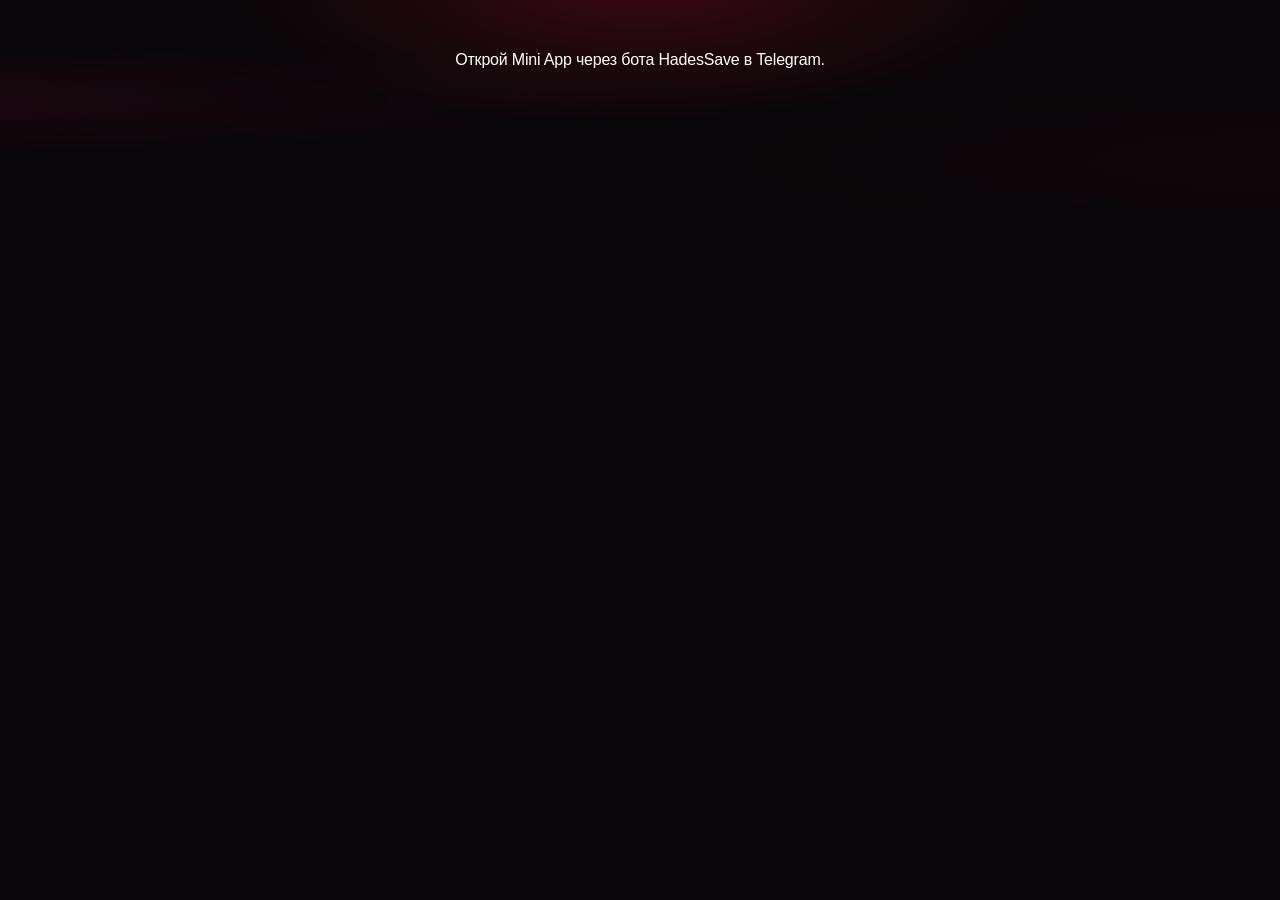
==== commit 992ae334: "Update index.html" ====
--- a/index.html
+++ b/index.html
@@ -5,144 +5,40 @@
     <meta name="viewport" content="width=device-width, initial-scale=1.0, maximum-scale=1.0, user-scalable=no">
     <title>HadesSave</title>
     <link rel="stylesheet" href="mini-app.css">
+    <script src="https://telegram.org/js/telegram-web-app.js"></script>
 </head>
 <body class="mini-app-body">
 
-<!-- SVG Sprite -->
 <svg class="svg-defs" xmlns="http://www.w3.org/2000/svg">
     <defs>
-        <symbol id="icon-home" viewBox="0 0 24 24">
-            <path d="M3 12l9-9 9 9" stroke-linecap="round" stroke-linejoin="round" fill="none"/>
-            <path d="M5 10v10a1 1 0 001 1h3v-6h6v6h3a1 1 0 001-1V10" stroke-linecap="round" stroke-linejoin="round" fill="none"/>
-        </symbol>
-        <symbol id="icon-chat" viewBox="0 0 24 24">
-            <path d="M21 15a2 2 0 01-2 2H7l-4 4V5a2 2 0 012-2h14a2 2 0 012 2z" stroke-linecap="round" stroke-linejoin="round" fill="none"/>
-        </symbol>
-        <symbol id="icon-premium" viewBox="0 0 24 24">
-            <path d="M6 3h12l4 6-10 13L2 9z" stroke-linecap="round" stroke-linejoin="round" fill="none"/>
-            <path d="M2 9h20M12 22L6 9l6-6 6 6" stroke-linecap="round" stroke-linejoin="round" fill="none"/>
-        </symbol>
-        <symbol id="icon-profile" viewBox="0 0 24 24">
-            <circle cx="12" cy="8" r="4" stroke-linecap="round" stroke-linejoin="round" fill="none"/>
-            <path d="M20 21v-2a4 4 0 00-4-4H8a4 4 0 00-4 4v2" stroke-linecap="round" stroke-linejoin="round" fill="none"/>
-        </symbol>
-        <symbol id="icon-crown" viewBox="0 0 24 24">
-            <path d="M2 20h20M4 17l2-11 4 4 2-6 2 6 4-4 2 11" stroke-linecap="round" stroke-linejoin="round" fill="none"/>
-        </symbol>
-        <symbol id="icon-settings" viewBox="0 0 24 24">
-            <circle cx="12" cy="12" r="3" stroke-linecap="round" stroke-linejoin="round" fill="none"/>
-            <path d="M19.4 15a1.65 1.65 0 00.33 1.82l.06.06a2 2 0 010 2.83 2 2 0 01-2.83 0l-.06-.06a1.65 1.65 0 00-1.82-.33 1.65 1.65 0 00-1 1.51V21a2 2 0 01-2 2 2 2 0 01-2-2v-.09A1.65 1.65 0 009 19.4a1.65 1.65 0 00-1.82.33l-.06.06a2 2 0 01-2.83 0 2 2 0 010-2.83l.06-.06a1.65 1.65 0 00.33-1.82 1.65 1.65 0 00-1.51-1H3a2 2 0 01-2-2 2 2 0 012-2h.09A1.65 1.65 0 004.6 9a1.65 1.65 0 00-.33-1.82l-.06-.06a2 2 0 010-2.83 2 2 0 012.83 0l.06.06a1.65 1.65 0 001.82.33H9a1.65 1.65 0 001-1.51V3a2 2 0 012-2 2 2 0 012 2v.09a1.65 1.65 0 001 1.51 1.65 1.65 0 001.82-.33l.06-.06a2 2 0 012.83 0 2 2 0 010 2.83l-.06.06a1.65 1.65 0 00-.33 1.82V9a1.65 1.65 0 001.51 1H21a2 2 0 012 2 2 2 0 01-2 2h-.09a1.65 1.65 0 00-1.51 1z" stroke-linecap="round" stroke-linejoin="round" fill="none"/>
-        </symbol>
-        <symbol id="icon-back" viewBox="0 0 24 24">
-            <path d="M19 12H5M12 19l-7-7 7-7" stroke-linecap="round" stroke-linejoin="round" fill="none"/>
-        </symbol>
-        <symbol id="icon-search" viewBox="0 0 24 24">
-            <circle cx="11" cy="11" r="8" stroke-linecap="round" stroke-linejoin="round" fill="none"/>
-            <path d="M21 21l-4.35-4.35" stroke-linecap="round" stroke-linejoin="round" fill="none"/>
-        </symbol>
-        <symbol id="icon-bell" viewBox="0 0 24 24">
-            <path d="M18 8A6 6 0 006 8c0 7-3 9-3 9h18s-3-2-3-9M13.73 21a2 2 0 01-3.46 0" stroke-linecap="round" stroke-linejoin="round" fill="none"/>
-        </symbol>
-        <symbol id="icon-trash" viewBox="0 0 24 24">
-            <path d="M3 6h18M19 6v14a2 2 0 01-2 2H7a2 2 0 01-2-2V6m3 0V4a2 2 0 012-2h4a2 2 0 012 2v2" stroke-linecap="round" stroke-linejoin="round" fill="none"/>
-        </symbol>
-        <symbol id="icon-image" viewBox="0 0 24 24">
-            <rect x="3" y="3" width="18" height="18" rx="2" ry="2" stroke-linecap="round" stroke-linejoin="round" fill="none"/>
-            <circle cx="8.5" cy="8.5" r="1.5" fill="none"/>
-            <path d="M21 15l-5-5L5 21" stroke-linecap="round" stroke-linejoin="round" fill="none"/>
-        </symbol>
-        <symbol id="icon-download" viewBox="0 0 24 24">
-            <path d="M21 15v4a2 2 0 01-2 2H5a2 2 0 01-2-2v-4M7 10l5 5 5-5M12 15V3" stroke-linecap="round" stroke-linejoin="round" fill="none"/>
-        </symbol>
-        <symbol id="icon-users" viewBox="0 0 24 24">
-            <path d="M17 21v-2a4 4 0 00-4-4H5a4 4 0 00-4 4v2" stroke-linecap="round" stroke-linejoin="round" fill="none"/>
-            <circle cx="9" cy="7" r="4" stroke-linecap="round" stroke-linejoin="round" fill="none"/>
-            <path d="M23 21v-2a4 4 0 00-3-3.87M16 3.13a4 4 0 010 7.75" stroke-linecap="round" stroke-linejoin="round" fill="none"/>
-        </symbol>
-        <symbol id="icon-star" viewBox="0 0 24 24">
-            <polygon points="12 2 15.09 8.26 22 9.27 17 14.14 18.18 21.02 12 17.77 5.82 21.02 7 14.14 2 9.27 8.91 8.26 12 2" stroke-linecap="round" stroke-linejoin="round" fill="none"/>
-        </symbol>
-        <symbol id="icon-gift" viewBox="0 0 24 24">
-            <polyline points="20 12 20 22 4 22 4 12" stroke-linecap="round" stroke-linejoin="round" fill="none"/>
-            <rect x="2" y="7" width="20" height="5" stroke-linecap="round" stroke-linejoin="round" fill="none"/>
-            <line x1="12" y1="22" x2="12" y2="7" stroke-linecap="round" stroke-linejoin="round" fill="none"/>
-            <path d="M12 7H7.5a2.5 2.5 0 010-5C11 2 12 7 12 7z" stroke-linecap="round" stroke-linejoin="round" fill="none"/>
-            <path d="M12 7h4.5a2.5 2.5 0 000-5C13 2 12 7 12 7z" stroke-linecap="round" stroke-linejoin="round" fill="none"/>
-        </symbol>
-        <symbol id="icon-shield" viewBox="0 0 24 24">
-            <path d="M12 22s8-4 8-10V5l-8-3-8 3v7c0 6 8 10 8 10z" stroke-linecap="round" stroke-linejoin="round" fill="none"/>
-        </symbol>
-        <symbol id="icon-check" viewBox="0 0 24 24">
-            <polyline points="20 6 9 17 4 12" stroke-linecap="round" stroke-linejoin="round" fill="none"/>
-        </symbol>
-        <symbol id="icon-check-circle" viewBox="0 0 24 24">
-            <path d="M22 11.08V12a10 10 0 11-5.93-9.14" stroke-linecap="round" stroke-linejoin="round" fill="none"/>
-            <polyline points="22 4 12 14.01 9 11.01" stroke-linecap="round" stroke-linejoin="round" fill="none"/>
-        </symbol>
-        <symbol id="icon-arrow-right" viewBox="0 0 24 24">
-            <line x1="5" y1="12" x2="19" y2="12" stroke-linecap="round" stroke-linejoin="round" fill="none"/>
-            <polyline points="12 5 19 12 12 19" stroke-linecap="round" stroke-linejoin="round" fill="none"/>
-        </symbol>
-        <symbol id="icon-arrow-up-right" viewBox="0 0 24 24">
-            <line x1="7" y1="17" x2="17" y2="7" stroke-linecap="round" stroke-linejoin="round" fill="none"/>
-            <polyline points="7 7 17 7 17 17" stroke-linecap="round" stroke-linejoin="round" fill="none"/>
-        </symbol>
-        <symbol id="icon-copy" viewBox="0 0 24 24">
-            <rect x="9" y="9" width="13" height="13" rx="2" ry="2" stroke-linecap="round" stroke-linejoin="round" fill="none"/>
-            <path d="M5 15H4a2 2 0 01-2-2V4a2 2 0 012-2h9a2 2 0 012 2v1" stroke-linecap="round" stroke-linejoin="round" fill="none"/>
-        </symbol>
-        <symbol id="icon-edit" viewBox="0 0 24 24">
-            <path d="M11 4H4a2 2 0 00-2 2v14a2 2 0 002 2h14a2 2 0 002-2v-7" stroke-linecap="round" stroke-linejoin="round" fill="none"/>
-            <path d="M18.5 2.5a2.121 2.121 0 013 3L12 15l-4 1 1-4 9.5-9.5z" stroke-linecap="round" stroke-linejoin="round" fill="none"/>
-        </symbol>
-        <symbol id="icon-lock" viewBox="0 0 24 24">
-            <rect x="3" y="11" width="18" height="11" rx="2" ry="2" stroke-linecap="round" stroke-linejoin="round" fill="none"/>
-            <path d="M7 11V7a5 5 0 0110 0v4" stroke-linecap="round" stroke-linejoin="round" fill="none"/>
-        </symbol>
-        <symbol id="icon-zap" viewBox="0 0 24 24">
-            <polygon points="13 2 3 14 12 14 11 22 21 10 12 10 13 2" stroke-linecap="round" stroke-linejoin="round" fill="none"/>
-        </symbol>
-        <symbol id="icon-database" viewBox="0 0 24 24">
-            <ellipse cx="12" cy="5" rx="9" ry="3" stroke-linecap="round" stroke-linejoin="round" fill="none"/>
-            <path d="M21 12c0 1.66-4 3-9 3s-9-1.34-9-3" stroke-linecap="round" stroke-linejoin="round" fill="none"/>
-            <path d="M3 5v14c0 1.66 4 3 9 3s9-1.34 9-3V5" stroke-linecap="round" stroke-linejoin="round" fill="none"/>
-        </symbol>
-        <symbol id="icon-file" viewBox="0 0 24 24">
-            <path d="M14 2H6a2 2 0 00-2 2v16a2 2 0 002 2h12a2 2 0 002-2V8z" stroke-linecap="round" stroke-linejoin="round" fill="none"/>
-            <polyline points="14 2 14 8 20 8" stroke-linecap="round" stroke-linejoin="round" fill="none"/>
-        </symbol>
-        <symbol id="icon-search-file" viewBox="0 0 24 24">
-            <path d="M14 2H6a2 2 0 00-2 2v16a2 2 0 002 2h12a2 2 0 002-2V8z" stroke-linecap="round" stroke-linejoin="round" fill="none"/>
-            <polyline points="14 2 14 8 20 8" stroke-linecap="round" stroke-linejoin="round" fill="none"/>
-            <circle cx="11" cy="15" r="3" stroke-linecap="round" stroke-linejoin="round" fill="none"/>
-            <line x1="21" y1="21" x2="16.65" y2="16.65" stroke-linecap="round" stroke-linejoin="round" fill="none"/>
-        </symbol>
-        <symbol id="icon-list" viewBox="0 0 24 24">
-            <line x1="8" y1="6" x2="21" y2="6" stroke-linecap="round" stroke-linejoin="round" fill="none"/>
-            <line x1="8" y1="12" x2="21" y2="12" stroke-linecap="round" stroke-linejoin="round" fill="none"/>
-            <line x1="8" y1="18" x2="21" y2="18" stroke-linecap="round" stroke-linejoin="round" fill="none"/>
-            <line x1="3" y1="6" x2="3.01" y2="6" stroke-linecap="round" stroke-linejoin="round" fill="none"/>
-            <line x1="3" y1="12" x2="3.01" y2="12" stroke-linecap="round" stroke-linejoin="round" fill="none"/>
-            <line x1="3" y1="18" x2="3.01" y2="18" stroke-linecap="round" stroke-linejoin="round" fill="none"/>
-        </symbol>
-        <symbol id="icon-user-plus" viewBox="0 0 24 24">
-            <path d="M16 21v-2a4 4 0 00-4-4H5a4 4 0 00-4 4v2" stroke-linecap="round" stroke-linejoin="round" fill="none"/>
-            <circle cx="8.5" cy="7" r="4" stroke-linecap="round" stroke-linejoin="round" fill="none"/>
-            <line x1="20" y1="8" x2="20" y2="14" stroke-linecap="round" stroke-linejoin="round" fill="none"/>
-            <line x1="23" y1="11" x2="17" y2="11" stroke-linecap="round" stroke-linejoin="round" fill="none"/>
-        </symbol>
-        <symbol id="icon-ban" viewBox="0 0 24 24">
-            <circle cx="12" cy="12" r="10" stroke-linecap="round" stroke-linejoin="round" fill="none"/>
-            <line x1="4.93" y1="4.93" x2="19.07" y2="19.07" stroke-linecap="round" stroke-linejoin="round" fill="none"/>
-        </symbol>
-        <symbol id="icon-send" viewBox="0 0 24 24">
-            <line x1="22" y1="2" x2="11" y2="13" stroke-linecap="round" stroke-linejoin="round" fill="none"/>
-            <polygon points="22 2 15 22 11 13 2 9 22 2" stroke-linecap="round" stroke-linejoin="round" fill="none"/>
-        </symbol>
-        <symbol id="icon-tag" viewBox="0 0 24 24">
-            <path d="M20.59 13.41l-7.17 7.17a2 2 0 01-2.83 0L2 12V2h10l8.59 8.59a2 2 0 010 2.82z" stroke-linecap="round" stroke-linejoin="round" fill="none"/>
-            <line x1="7" y1="7" x2="7.01" y2="7" stroke-linecap="round" stroke-linejoin="round" fill="none"/>
-        </symbol>
+        <symbol id="icon-home" viewBox="0 0 24 24"><path d="M3 12l9-9 9 9"/><path d="M5 10v10a1 1 0 001 1h3v-6h6v6h3a1 1 0 001-1V10"/></symbol>
+        <symbol id="icon-chat" viewBox="0 0 24 24"><path d="M21 15a2 2 0 01-2 2H7l-4 4V5a2 2 0 012-2h14a2 2 0 012 2z"/></symbol>
+        <symbol id="icon-premium" viewBox="0 0 24 24"><path d="M6 3h12l4 6-10 13L2 9z"/><path d="M2 9h20M12 22L6 9l6-6 6 6"/></symbol>
+        <symbol id="icon-profile" viewBox="0 0 24 24"><circle cx="12" cy="8" r="4"/><path d="M20 21v-2a4 4 0 00-4-4H8a4 4 0 00-4 4v2"/></symbol>
+        <symbol id="icon-crown" viewBox="0 0 24 24"><path d="M2 20h20M4 17l2-11 4 4 2-6 2 6 4-4 2 11"/></symbol>
+        <symbol id="icon-settings" viewBox="0 0 24 24"><circle cx="12" cy="12" r="3"/><path d="M19.4 15a1.65 1.65 0 00.33 1.82l.06.06a2 2 0 010 2.83 2 2 0 01-2.83 0l-.06-.06a1.65 1.65 0 00-1.82-.33 1.65 1.65 0 00-1 1.51V21a2 2 0 01-2 2 2 2 0 01-2-2v-.09A1.65 1.65 0 009 19.4a1.65 1.65 0 00-1.82.33l-.06.06a2 2 0 01-2.83 0 2 2 0 010-2.83l.06-.06a1.65 1.65 0 00.33-1.82 1.65 1.65 0 00-1.51-1H3a2 2 0 01-2-2 2 2 0 012-2h.09A1.65 1.65 0 004.6 9a1.65 1.65 0 00-.33-1.82l-.06-.06a2 2 0 010-2.83 2 2 0 012.83 0l.06.06a1.65 1.65 0 001.82.33H9a1.65 1.65 0 001-1.51V3a2 2 0 012-2 2 2 0 012 2v.09a1.65 1.65 0 001 1.51 1.65 1.65 0 001.82-.33l.06-.06a2 2 0 012.83 0 2 2 0 010 2.83l-.06.06a1.65 1.65 0 00-.33 1.82V9a1.65 1.65 0 001.51 1H21a2 2 0 012 2 2 2 0 01-2 2h-.09a1.65 1.65 0 00-1.51 1z"/></symbol>
+        <symbol id="icon-back" viewBox="0 0 24 24"><path d="M19 12H5M12 19l-7-7 7-7"/></symbol>
+        <symbol id="icon-search" viewBox="0 0 24 24"><circle cx="11" cy="11" r="8"/><path d="M21 21l-4.35-4.35"/></symbol>
+        <symbol id="icon-trash" viewBox="0 0 24 24"><path d="M3 6h18M19 6v14a2 2 0 01-2 2H7a2 2 0 01-2-2V6m3 0V4a2 2 0 012-2h4a2 2 0 012 2v2"/></symbol>
+        <symbol id="icon-image" viewBox="0 0 24 24"><rect x="3" y="3" width="18" height="18" rx="2" ry="2"/><circle cx="8.5" cy="8.5" r="1.5"/><path d="M21 15l-5-5L5 21"/></symbol>
+        <symbol id="icon-download" viewBox="0 0 24 24"><path d="M21 15v4a2 2 0 01-2 2H5a2 2 0 01-2-2v-4M7 10l5 5 5-5M12 15V3"/></symbol>
+        <symbol id="icon-users" viewBox="0 0 24 24"><path d="M17 21v-2a4 4 0 00-4-4H5a4 4 0 00-4 4v2"/><circle cx="9" cy="7" r="4"/><path d="M23 21v-2a4 4 0 00-3-3.87M16 3.13a4 4 0 010 7.75"/></symbol>
+        <symbol id="icon-gift" viewBox="0 0 24 24"><polyline points="20 12 20 22 4 22 4 12"/><rect x="2" y="7" width="20" height="5"/><line x1="12" y1="22" x2="12" y2="7"/><path d="M12 7H7.5a2.5 2.5 0 010-5C11 2 12 7 12 7z"/><path d="M12 7h4.5a2.5 2.5 0 000-5C13 2 12 7 12 7z"/></symbol>
+        <symbol id="icon-shield" viewBox="0 0 24 24"><path d="M12 22s8-4 8-10V5l-8-3-8 3v7c0 6 8 10 8 10z"/></symbol>
+        <symbol id="icon-check-circle" viewBox="0 0 24 24"><path d="M22 11.08V12a10 10 0 11-5.93-9.14"/><polyline points="22 4 12 14.01 9 11.01"/></symbol>
+        <symbol id="icon-arrow-right" viewBox="0 0 24 24"><line x1="5" y1="12" x2="19" y2="12"/><polyline points="12 5 19 12 12 19"/></symbol>
+        <symbol id="icon-arrow-up-right" viewBox="0 0 24 24"><line x1="7" y1="17" x2="17" y2="7"/><polyline points="7 7 17 7 17 17"/></symbol>
+        <symbol id="icon-copy" viewBox="0 0 24 24"><rect x="9" y="9" width="13" height="13" rx="2" ry="2"/><path d="M5 15H4a2 2 0 01-2-2V4a2 2 0 012-2h9a2 2 0 012 2v1"/></symbol>
+        <symbol id="icon-edit" viewBox="0 0 24 24"><path d="M11 4H4a2 2 0 00-2 2v14a2 2 0 002 2h14a2 2 0 002-2v-7"/><path d="M18.5 2.5a2.121 2.121 0 013 3L12 15l-4 1 1-4 9.5-9.5z"/></symbol>
+        <symbol id="icon-lock" viewBox="0 0 24 24"><rect x="3" y="11" width="18" height="11" rx="2" ry="2"/><path d="M7 11V7a5 5 0 0110 0v4"/></symbol>
+        <symbol id="icon-zap" viewBox="0 0 24 24"><polygon points="13 2 3 14 12 14 11 22 21 10 12 10 13 2"/></symbol>
+        <symbol id="icon-database" viewBox="0 0 24 24"><ellipse cx="12" cy="5" rx="9" ry="3"/><path d="M21 12c0 1.66-4 3-9 3s-9-1.34-9-3"/><path d="M3 5v14c0 1.66 4 3 9 3s9-1.34 9-3V5"/></symbol>
+        <symbol id="icon-file" viewBox="0 0 24 24"><path d="M14 2H6a2 2 0 00-2 2v16a2 2 0 002 2h12a2 2 0 002-2V8z"/><polyline points="14 2 14 8 20 8"/></symbol>
+        <symbol id="icon-search-file" viewBox="0 0 24 24"><path d="M14 2H6a2 2 0 00-2 2v16a2 2 0 002 2h12a2 2 0 002-2V8z"/><polyline points="14 2 14 8 20 8"/><circle cx="11" cy="15" r="3"/><line x1="21" y1="21" x2="16.65" y2="16.65"/></symbol>
+        <symbol id="icon-list" viewBox="0 0 24 24"><line x1="8" y1="6" x2="21" y2="6"/><line x1="8" y1="12" x2="21" y2="12"/><line x1="8" y1="18" x2="21" y2="18"/><line x1="3" y1="6" x2="3.01" y2="6"/><line x1="3" y1="12" x2="3.01" y2="12"/><line x1="3" y1="18" x2="3.01" y2="18"/></symbol>
+        <symbol id="icon-ban" viewBox="0 0 24 24"><circle cx="12" cy="12" r="10"/><line x1="4.93" y1="4.93" x2="19.07" y2="19.07"/></symbol>
+        <symbol id="icon-send" viewBox="0 0 24 24"><line x1="22" y1="2" x2="11" y2="13"/><polygon points="22 2 15 22 11 13 2 9 22 2"/></symbol>
+        <symbol id="icon-tag" viewBox="0 0 24 24"><path d="M20.59 13.41l-7.17 7.17a2 2 0 01-2.83 0L2 12V2h10l8.59 8.59a2 2 0 010 2.82z"/><line x1="7" y1="7" x2="7.01" y2="7"/></symbol>
     </defs>
 </svg>
 
@@ -164,787 +60,242 @@
 </div>
 
 <div class="hs-app">
-    <!-- HOME PAGE -->
     <div id="view-home" class="page">
         <div class="home-brandbar">
-            <div class="home-brand-mark">
-                <svg class="icon"><use href="#icon-database"></use></svg>
-            </div>
-            <div class="home-brand-copy">
-                <b>HadesSave</b>
-                <small>Твои переписки. В одном месте.</small>
-            </div>
-            <div class="home-brand-status">
-                <i></i>
-                АРХИВ
-            </div>
-        </div>
-
+            <div class="home-brand-mark"><svg class="icon"><use href="#icon-database"></use></svg></div>
+            <div class="home-brand-copy"><b>HadesSave</b><small>Твои переписки. В одном месте.</small></div>
+            <div class="home-brand-status"><i></i>АРХИВ</div>
+        </div>
         <div class="home-hero">
             <div class="home-hero-copy">
                 <span class="home-hero-kicker">ЛИЧНЫЙ АРХИВ</span>
                 <h1>Твоя история<br><em>сохранена.</em></h1>
                 <p>Сообщения, фото и видео из подключённых чатов собраны в твоём архиве.</p>
-                <button class="home-hero-button" onclick="switchTab('chats')">
-                    Открыть архив
-                    <span>›</span>
-                </button>
+                <button class="home-hero-button" onclick="switchTab('chats')">Открыть архив<span>›</span></button>
             </div>
             <div class="home-hero-art">
                 <div class="hero-orbit hero-orbit-one"></div>
                 <div class="hero-orbit hero-orbit-two"></div>
-                <div class="hero-crown">
-                    <svg class="icon"><use href="#icon-crown"></use></svg>
-                </div>
+                <div class="hero-crown"><svg class="icon"><use href="#icon-crown"></use></svg></div>
                 <div class="hero-art-glow"></div>
             </div>
         </div>
-
         <div class="user-header">
-            <div class="avatar">
-                <span id="user-avatar-text">H</span>
-                <img id="user-avatar-img" class="avatar-img" alt="" style="display:none">
-            </div>
+            <div class="avatar"><span id="user-avatar-text">H</span><img id="user-avatar-img" class="avatar-img" alt="" style="display:none"></div>
             <div class="user-info">
-                <div class="name-row">
-                    <h2 id="user-name">Загрузка…</h2>
-                    <span id="premium-badge" class="premium-badge hidden">PREMIUM</span>
-                </div>
+                <div class="name-row"><h2 id="user-name">Загрузка…</h2><span id="premium-badge" class="premium-badge hidden">PREMIUM</span></div>
                 <div id="user-id" class="user-id">ID: …</div>
-                <div id="premium-timer" class="premium-timer hidden">
-                    <span id="premium-timer-text">0д 0ч 0м 0с</span>
-                </div>
-            </div>
-        </div>
-
+                <div id="premium-timer" class="premium-timer hidden"><span id="premium-timer-text">0д 0ч 0м 0с</span></div>
+            </div>
+        </div>
         <div class="stats-grid">
-            <div class="stat-card">
-                <strong id="stat-total">0</strong>
-                <span>Сообщений</span>
-            </div>
-            <div class="stat-card">
-                <strong id="stat-deleted">0</strong>
-                <span>Удалено</span>
-            </div>
-            <div class="stat-card">
-                <strong id="stat-chats">0</strong>
-                <span>Чатов</span>
-            </div>
-            <div class="stat-card">
-                <strong id="stat-media">0</strong>
-                <span>Медиа</span>
-            </div>
-        </div>
-
+            <div class="stat-card"><strong id="stat-total">0</strong><span>Сообщений</span></div>
+            <div class="stat-card"><strong id="stat-deleted">0</strong><span>Удалено</span></div>
+            <div class="stat-card"><strong id="stat-chats">0</strong><span>Чатов</span></div>
+            <div class="stat-card"><strong id="stat-media">0</strong><span>Медиа</span></div>
+        </div>
         <div class="home-section-heading">
             <span class="section-label">ВОЗМОЖНОСТИ</span>
-            <button id="home-prefix-pencil" class="home-prefix-pencil hidden">
-                <svg class="icon"><use href="#icon-edit"></use></svg>
-            </button>
-        </div>
-
+            <button id="home-prefix-pencil" class="home-prefix-pencil hidden"><svg class="icon"><use href="#icon-edit"></use></svg></button>
+        </div>
         <div class="menu-group">
             <button class="menu-item" onclick="switchTab('premium')">
-                <div class="menu-icon red">
-                    <svg class="icon"><use href="#icon-premium"></use></svg>
-                </div>
-                <div class="menu-text">
-                    <b>Что даёт Premium</b>
-                    <small>Больше функций для твоего архива</small>
-                </div>
+                <div class="menu-icon red"><svg class="icon"><use href="#icon-premium"></use></svg></div>
+                <div class="menu-text"><b>Что даёт Premium</b><small>Больше функций для твоего архива</small></div>
                 <svg class="icon chevron"><use href="#icon-arrow-right"></use></svg>
             </button>
             <button class="menu-item" onclick="switchTab('referrals')">
-                <div class="menu-icon green">
-                    <svg class="icon"><use href="#icon-gift"></use></svg>
-                </div>
-                <div class="menu-text">
-                    <b>Пригласить друзей</b>
-                    <small>+1 день Premium за каждого</small>
-                </div>
+                <div class="menu-icon green"><svg class="icon"><use href="#icon-gift"></use></svg></div>
+                <div class="menu-text"><b>Пригласить друзей</b><small>+1 день Premium за каждого</small></div>
                 <svg class="icon chevron"><use href="#icon-arrow-right"></use></svg>
             </button>
         </div>
     </div>
 
-    <!-- CHATS PAGE -->
     <div id="view-chats" class="page">
-        <div class="chats-titlebar">
-            <div>
-                <h2>Твой архив</h2>
-                <small>Все твои переписки</small>
-            </div>
-            <div class="chats-title-icon">
-                <svg class="icon"><use href="#icon-chat"></use></svg>
-            </div>
-        </div>
-
-        <div class="search-bar chats-search">
-            <svg class="icon"><use href="#icon-search"></use></svg>
-            <input id="chat-search" type="text" placeholder="Поиск по перепискам…">
-        </div>
-
-        <div id="chats-list" class="chats-list">
-            <div class="empty-state">Загружаем…</div>
-        </div>
-    </div>
-
-    <!-- MESSAGES PAGE -->
+        <div class="chats-titlebar"><div><h2>Твой архив</h2><small>Все твои переписки</small></div><div class="chats-title-icon"><svg class="icon"><use href="#icon-chat"></use></svg></div></div>
+        <div class="search-bar chats-search"><svg class="icon"><use href="#icon-search"></use></svg><input id="chat-search" type="text" placeholder="Поиск по перепискам…"></div>
+        <div id="chats-list" class="chats-list"><div class="empty-state">Загружаем…</div></div>
+    </div>
+
     <div id="view-messages" class="page messages-page">
         <div class="telegram-chat-header">
-            <button class="telegram-back" onclick="switchTab('chats')">
-                <svg class="icon"><use href="#icon-back"></use></svg>
-            </button>
+            <button class="telegram-back" onclick="switchTab('chats')"><svg class="icon"><use href="#icon-back"></use></svg></button>
             <div class="telegram-peer">
-                <div id="chat-header-avatar" class="telegram-avatar">
-                    <span id="chat-header-initial">?</span>
-                    <img id="chat-header-avatar-image" alt="" style="display:none">
-                </div>
-                <div class="telegram-peer-copy">
-                    <strong id="chat-title">Чат</strong>
-                    <small id="chat-subtitle">Сохранённая переписка</small>
-                </div>
-            </div>
-            <div class="telegram-header-actions">
-                <button id="toggle-message-search" class="telegram-icon-button">
-                    <svg class="icon"><use href="#icon-search"></use></svg>
-                </button>
-            </div>
-        </div>
-
+                <div id="chat-header-avatar" class="telegram-avatar"><span id="chat-header-initial">?</span><img id="chat-header-avatar-image" alt="" style="display:none"></div>
+                <div class="telegram-peer-copy"><strong id="chat-title">Чат</strong><small id="chat-subtitle">Сохранённая переписка</small></div>
+            </div>
+            <div class="telegram-header-actions"><button id="toggle-message-search" class="telegram-icon-button"><svg class="icon"><use href="#icon-search"></use></svg></button></div>
+        </div>
         <div class="telegram-search-wrap hidden" id="message-search-wrap">
             <svg class="icon"><use href="#icon-search"></use></svg>
             <input id="message-search" type="text" placeholder="Поиск по сообщениям…">
             <button id="close-message-search">×</button>
         </div>
-
-        <div id="messages-list" class="messages-list">
-            <div class="empty-state">Выбери переписку</div>
-        </div>
-    </div>
-
-    <!-- SETTINGS PAGE -->
+        <div id="messages-list" class="messages-list"><div class="empty-state">Выбери переписку</div></div>
+    </div>
+
     <div id="view-settings" class="page">
-        <div class="page-header">
-            <button class="back-btn" onclick="switchTab('profile')">
-                <svg class="icon"><use href="#icon-back"></use></svg>
-            </button>
-            <div>
-                <h2>Настройки</h2>
-                <small>Настрой под себя</small>
-            </div>
-        </div>
-
+        <div class="page-header"><button class="back-btn" onclick="switchTab('profile')"><svg class="icon"><use href="#icon-back"></use></svg></button><div><h2>Настройки</h2><small>Настрой под себя</small></div></div>
         <div class="section-label">УВЕДОМЛЕНИЯ</div>
         <div class="menu-group settings-group">
-            <div class="setting-row">
-                <span>
-                    <b>Редактирования</b>
-                    <small>Показывать когда сообщение изменено</small>
-                </span>
-                <input type="checkbox" id="toggle-edits" onchange="updateSetting('edits', this.checked)">
-            </div>
-            <div class="setting-row">
-                <span>
-                    <b>Удаления</b>
-                    <small>Показывать когда сообщение удалено</small>
-                </span>
-                <input type="checkbox" id="toggle-deletions" onchange="updateSetting('deletions', this.checked)">
-            </div>
-        </div>
-
+            <div class="setting-row"><span><b>Редактирования</b><small>Показывать когда сообщение изменено</small></span><input type="checkbox" id="toggle-edits" onchange="updateSetting('edits', this.checked)"></div>
+            <div class="setting-row"><span><b>Удаления</b><small>Показывать когда сообщение удалено</small></span><input type="checkbox" id="toggle-deletions" onchange="updateSetting('deletions', this.checked)"></div>
+        </div>
         <div class="section-label">МЕДИАФАЙЛЫ</div>
         <div class="menu-group settings-group">
-            <div class="setting-row">
-                <span>
-                    <b>Автосохранение</b>
-                    <small>Сохранять фото, видео и аудио</small>
-                </span>
-                <input type="checkbox" id="toggle-media" onchange="updateSetting('deleted_media', this.checked)">
-            </div>
-        </div>
-
+            <div class="setting-row"><span><b>Автосохранение</b><small>Сохранять фото, видео и аудио</small></span><input type="checkbox" id="toggle-media" onchange="updateSetting('deleted_media', this.checked)"></div>
+        </div>
         <div class="section-label">ДАННЫЕ</div>
         <div class="menu-group settings-group">
-            <button class="menu-item danger-action" onclick="clearArchive()">
-                <div class="menu-icon red">
-                    <svg class="icon"><use href="#icon-trash"></use></svg>
-                </div>
-                <div class="menu-text">
-                    <b>Удалить архив</b>
-                    <small>Всё удалится без возможности восстановления</small>
-                </div>
-            </button>
-        </div>
-    </div>
-
-    <!-- PREMIUM PAGE -->
+            <button class="menu-item danger-action" onclick="clearArchive()"><div class="menu-icon red"><svg class="icon"><use href="#icon-trash"></use></svg></div><div class="menu-text"><b>Удалить архив</b><small>Всё удалится без возможности восстановления</small></div></button>
+        </div>
+    </div>
+
     <div id="view-premium" class="page">
-        <div class="page-header">
-            <button class="back-btn" onclick="switchTab('home')">
-                <svg class="icon"><use href="#icon-back"></use></svg>
-            </button>
-            <div>
-                <h2>Premium</h2>
-                <small id="premium-status-text">Проверяем…</small>
-            </div>
-        </div>
-
-        <div class="premium-hero">
-            <div class="premium-logo">
-                <svg class="icon"><use href="#icon-premium"></use></svg>
-            </div>
-            <h2>ЧТО ДАЁТ PREMIUM</h2>
-            <p>Больше функций для твоего архива</p>
-        </div>
-
+        <div class="page-header"><button class="back-btn" onclick="switchTab('home')"><svg class="icon"><use href="#icon-back"></use></svg></button><div><h2>Premium</h2><small id="premium-status-text">Проверяем…</small></div></div>
+        <div class="premium-hero"><div class="premium-logo"><svg class="icon"><use href="#icon-premium"></use></svg></div><h2>ЧТО ДАЁТ PREMIUM</h2><p>Больше функций для твоего архива</p></div>
         <div class="menu-group feature-list">
-            <button class="feature-row" onclick="openFeatureModal('archive')">
-                <div class="menu-icon purple">
-                    <svg class="icon"><use href="#icon-database"></use></svg>
-                </div>
-                <span>
-                    <b>Хранение 30 дней</b>
-                    <small>вместо 3 дней</small>
-                </span>
-            </button>
-            <button class="feature-row" onclick="openFeatureModal('media')">
-                <div class="menu-icon blue">
-                    <svg class="icon"><use href="#icon-image"></use></svg>
-                </div>
-                <span>
-                    <b>Файлы до 50 МБ</b>
-                    <small>вместо 20 МБ</small>
-                </span>
-            </button>
-            <button class="feature-row" onclick="openFeatureModal('priority')">
-                <div class="menu-icon green">
-                    <svg class="icon"><use href="#icon-download"></use></svg>
-                </div>
-                <span>
-                    <b>Экспорт в HTML и JSON</b>
-                    <small>Скачай переписки</small>
-                </span>
-            </button>
-            <button class="feature-row" onclick="openFeatureModal('spam')">
-                <div class="menu-icon cyan">
-                    <svg class="icon"><use href="#icon-search-file"></use></svg>
-                </div>
-                <span>
-                    <b>Команда .spam до 50 сообщений</b>
-                    <small>вместо 20</small>
-                </span>
-            </button>
-            <button class="feature-row" onclick="openFeatureModal('badge')">
-                <div class="menu-icon yellow">
-                    <svg class="icon"><use href="#icon-tag"></use></svg>
-                </div>
-                <span>
-                    <b>Отметка профиля</b>
-                    <small>Цветной акцент рядом с именем</small>
-                </span>
-            </button>
-            <button class="feature-row" onclick="openFeatureModal('support')">
-                <div class="menu-icon gray">
-                    <svg class="icon"><use href="#icon-list"></use></svg>
-                </div>
-                <span>
-                    <b>Приоритетная поддержка</b>
-                    <small>Быстрее получай помощь</small>
-                </span>
-            </button>
-        </div>
-
-        <button class="primary-button" onclick="switchTab('premium-buy')">
-            Оформить
-            <svg class="icon"><use href="#icon-arrow-right"></use></svg>
-        </button>
-    </div>
-
-    <!-- PREMIUM BUY PAGE -->
+            <button class="feature-row" onclick="openFeatureModal('archive')"><div class="menu-icon purple"><svg class="icon"><use href="#icon-database"></use></svg></div><span><b>Хранение 30 дней</b><small>вместо 3 дней</small></span></button>
+            <button class="feature-row" onclick="openFeatureModal('media')"><div class="menu-icon blue"><svg class="icon"><use href="#icon-image"></use></svg></div><span><b>Файлы до 50 МБ</b><small>вместо 20 МБ</small></span></button>
+            <button class="feature-row" onclick="openFeatureModal('priority')"><div class="menu-icon green"><svg class="icon"><use href="#icon-download"></use></svg></div><span><b>Экспорт в HTML и JSON</b><small>Скачай переписки</small></span></button>
+            <button class="feature-row" onclick="openFeatureModal('spam')"><div class="menu-icon cyan"><svg class="icon"><use href="#icon-search-file"></use></svg></div><span><b>Команда .spam до 50 сообщений</b><small>вместо 20</small></span></button>
+            <button class="feature-row" onclick="openFeatureModal('badge')"><div class="menu-icon yellow"><svg class="icon"><use href="#icon-tag"></use></svg></div><span><b>Отметка профиля</b><small>Цветной акцент рядом с именем</small></span></button>
+            <button class="feature-row" onclick="openFeatureModal('support')"><div class="menu-icon gray"><svg class="icon"><use href="#icon-list"></use></svg></div><span><b>Приоритетная поддержка</b><small>Быстрее получай помощь</small></span></button>
+        </div>
+        <button class="primary-button" onclick="switchTab('premium-buy')">Оформить<svg class="icon"><use href="#icon-arrow-right"></use></svg></button>
+    </div>
+
     <div id="view-premium-buy" class="page">
-        <div class="page-header">
-            <button class="back-btn" onclick="switchTab('premium')">
-                <svg class="icon"><use href="#icon-back"></use></svg>
-            </button>
-            <div>
-                <h2>Тарифы</h2>
-                <small>Выбери срок</small>
-            </div>
-        </div>
-
-        <div class="premium-sale-banner">
-            <div class="premium-sale-spark">⚡</div>
-            <span>
-                <b>СКИДКИ</b>
-                <small>Оплата на следующем шаге</small>
-            </span>
-        </div>
-
+        <div class="page-header"><button class="back-btn" onclick="switchTab('premium')"><svg class="icon"><use href="#icon-back"></use></svg></button><div><h2>Тарифы</h2><small>Выбери срок</small></div></div>
+        <div class="premium-sale-banner"><div class="premium-sale-spark">⚡</div><span><b>СКИДКИ</b><small>Оплата на следующем шаге</small></span></div>
         <div class="premium-plans">
-            <button class="premium-plan" data-days="7" onclick="selectPremiumPlan(7)">
-                <span class="premium-plan-days">7 дней</span>
-                <span class="premium-plan-price">45 ₽</span>
-                <span class="premium-plan-old">100 ₽</span>
-                <span class="premium-plan-discount">−55%</span>
-            </button>
-            <button class="premium-plan is-selected" data-days="14" onclick="selectPremiumPlan(14)">
-                <span class="premium-plan-ribbon">ПОПУЛЯРНЫЙ</span>
-                <span class="premium-plan-days">14 дней</span>
-                <span class="premium-plan-price">69 ₽</span>
-                <span class="premium-plan-old">150 ₽</span>
-                <span class="premium-plan-discount">−54%</span>
-            </button>
-            <button class="premium-plan" data-days="30" onclick="selectPremiumPlan(30)">
-                <span class="premium-plan-ribbon">ВЫГОДНО</span>
-                <span class="premium-plan-days">30 дней</span>
-                <span class="premium-plan-price">120 ₽</span>
-                <span class="premium-plan-old">300 ₽</span>
-                <span class="premium-plan-discount">−60%</span>
-            </button>
-        </div>
-
+            <button class="premium-plan" data-days="7" onclick="selectPremiumPlan(7)"><span class="premium-plan-days">7 дней</span><span class="premium-plan-price">45 ₽</span><span class="premium-plan-old">100 ₽</span><span class="premium-plan-discount">−55%</span></button>
+            <button class="premium-plan is-selected" data-days="14" onclick="selectPremiumPlan(14)"><span class="premium-plan-ribbon">ПОПУЛЯРНЫЙ</span><span class="premium-plan-days">14 дней</span><span class="premium-plan-price">69 ₽</span><span class="premium-plan-old">150 ₽</span><span class="premium-plan-discount">−54%</span></button>
+            <button class="premium-plan" data-days="30" onclick="selectPremiumPlan(30)"><span class="premium-plan-ribbon">ВЫГОДНО</span><span class="premium-plan-days">30 дней</span><span class="premium-plan-price">120 ₽</span><span class="premium-plan-old">300 ₽</span><span class="premium-plan-discount">−60%</span></button>
+        </div>
         <small style="color:var(--text-muted);font-size:11px;display:block;text-align:center;margin-top:14px">Без автопродления</small>
     </div>
 
-    <!-- PREMIUM PAYMENT PAGE -->
     <div id="view-premium-payment" class="page premium-payment-page">
-        <div class="page-header">
-            <button class="back-btn" onclick="switchTab('premium-buy')">
-                <svg class="icon"><use href="#icon-back"></use></svg>
-            </button>
-            <div>
-                <h2>Оплата</h2>
-                <small id="premium-checkout-status">Разовый платёж</small>
-            </div>
-        </div>
-
-        <div class="premium-payment-hero">
-            <span class="premium-eyebrow">ОПЛАТА</span>
-            <h2>Почти готово</h2>
-            <p>Укажи email для чека</p>
-        </div>
-
+        <div class="page-header"><button class="back-btn" onclick="switchTab('premium-buy')"><svg class="icon"><use href="#icon-back"></use></svg></button><div><h2>Оплата</h2><small id="premium-checkout-status">Разовый платёж</small></div></div>
+        <div class="premium-payment-hero"><span class="premium-eyebrow">ОПЛАТА</span><h2>Почти готово</h2><p>Укажи email для чека</p></div>
         <div class="premium-selected-order">
-            <div class="premium-selected-order-top">
-                <span>ТАРИФ</span>
-                <b id="premium-payment-days">14 дней</b>
-            </div>
-            <div class="premium-selected-order-price">
-                <span id="premium-payment-old">150 ₽</span>
-                <strong id="premium-payment-price">69 ₽</strong>
-            </div>
+            <div class="premium-selected-order-top"><span>ТАРИФ</span><b id="premium-payment-days">14 дней</b></div>
+            <div class="premium-selected-order-price"><span id="premium-payment-old">150 ₽</span><strong id="premium-payment-price">69 ₽</strong></div>
             <div id="premium-payment-saving" class="premium-selected-order-saving">Экономия 81 ₽</div>
             <div class="premium-selected-order-note">Разовый платёж</div>
         </div>
-
         <div class="premium-payment-box">
             <label class="premium-email-label">Email для чека</label>
             <input type="email" id="premium-email" class="premium-email-input" placeholder="your@email.com">
-
             <label class="premium-email-label" style="margin-top:16px">Способ оплаты</label>
             <div class="premium-payment-method-wrap">
                 <svg class="icon"><use href="#icon-shield"></use></svg>
-                <select id="premium-payment-method" class="admin-input">
-                    <option value="2">СБП</option>
-                    <option value="13" disabled>Крипто (скоро)</option>
-                </select>
+                <select id="premium-payment-method" class="admin-input"><option value="2">СБП</option><option value="13" disabled>Крипто (скоро)</option></select>
                 <svg class="icon"><use href="#icon-arrow-right"></use></svg>
             </div>
-
-            <button id="premium-action-btn" class="primary-button premium-pay-button" onclick="startPremiumPayment()">
-                Оплатить 69 ₽
-                <svg class="icon"><use href="#icon-arrow-up-right"></use></svg>
-            </button>
-
-            <div class="premium-payment-secure-note">
-                <svg class="icon"><use href="#icon-lock"></use></svg>
-                <span>Оплата через Platega</span>
-            </div>
-        </div>
-    </div>
-
-    <!-- REFERRALS PAGE -->
+            <button id="premium-action-btn" class="primary-button premium-pay-button" onclick="startPremiumPayment()">Оплатить 69 ₽<svg class="icon"><use href="#icon-arrow-up-right"></use></svg></button>
+            <div class="premium-payment-secure-note"><svg class="icon"><use href="#icon-lock"></use></svg><span>Оплата через Platega</span></div>
+        </div>
+    </div>
+
     <div id="view-referrals" class="page">
-        <div class="page-header">
-            <button class="back-btn" onclick="switchTab('home')">
-                <svg class="icon"><use href="#icon-back"></use></svg>
-            </button>
-            <div>
-                <h2>Друзья</h2>
-                <small>Приглашай и получай бонусы</small>
-            </div>
-        </div>
-
+        <div class="page-header"><button class="back-btn" onclick="switchTab('home')"><svg class="icon"><use href="#icon-back"></use></svg></button><div><h2>Друзья</h2><small>Приглашай и получай бонусы</small></div></div>
         <div class="referral-card">
             <svg class="icon"><use href="#icon-gift"></use></svg>
             <h2>+1 день Premium</h2>
             <p>Пригласи друга — получи день Premium</p>
-            <div class="referral-count">
-                <strong id="ref-count">0</strong>
-                <small>друзей</small>
-            </div>
-            <button class="primary-button" onclick="copyRefLink()">
-                Скопировать
-                <svg class="icon"><use href="#icon-copy"></use></svg>
-            </button>
+            <div class="referral-count"><strong id="ref-count">0</strong><small>друзей</small></div>
+            <button class="primary-button" onclick="copyRefLink()">Скопировать<svg class="icon"><use href="#icon-copy"></use></svg></button>
             <small style="color:var(--text-muted);font-size:11px;display:block;text-align:center;margin-top:12px">Бонус начисляется автоматически</small>
         </div>
     </div>
 
-    <!-- PROFILE PAGE -->
     <div id="view-profile" class="page">
         <div class="profile-header">
-            <div class="avatar">
-                <span id="profile-avatar-text">H</span>
-                <img id="profile-avatar-img" class="avatar-img" alt="" style="display:none">
-            </div>
+            <div class="avatar"><span id="profile-avatar-text">H</span><img id="profile-avatar-img" class="avatar-img" alt="" style="display:none"></div>
             <div class="user-info">
-                <div class="name-row">
-                    <h2 id="profile-name">Загрузка…</h2>
-                    <span id="profile-premium-badge" class="premium-badge hidden">PREMIUM</span>
-                    <span id="profile-prefix-badge" class="prefix-badge hidden"></span>
-                </div>
+                <div class="name-row"><h2 id="profile-name">Загрузка…</h2><span id="profile-premium-badge" class="premium-badge hidden">PREMIUM</span><span id="profile-prefix-badge" class="prefix-badge hidden"></span></div>
                 <div id="profile-id" class="user-id">ID: …</div>
                 <div id="profile-custom-status" class="profile-custom-status hidden"></div>
             </div>
-            <button id="profile-admin-pencil" class="profile-admin-pencil hidden" onclick="switchTab('admin')">
-                <svg class="icon"><use href="#icon-settings"></use></svg>
-            </button>
-        </div>
-
+            <button id="profile-admin-pencil" class="profile-admin-pencil hidden" onclick="switchTab('admin')"><svg class="icon"><use href="#icon-settings"></use></svg></button>
+        </div>
         <div class="menu-group">
-            <button class="menu-item" onclick="switchTab('settings')">
-                <div class="menu-icon gray">
-                    <svg class="icon"><use href="#icon-settings"></use></svg>
-                </div>
-                <div class="menu-text">
-                    <b>Настройки</b>
-                    <small>Настрой под себя</small>
-                </div>
-                <svg class="icon chevron"><use href="#icon-arrow-right"></use></svg>
-            </button>
-            <a class="menu-item" href="https://t.me/Hades_save_men" target="_blank">
-                <div class="menu-icon blue">
-                    <svg class="icon"><use href="#icon-chat"></use></svg>
-                </div>
-                <div class="menu-text">
-                    <b>Поддержка</b>
-                    <small>Помощь</small>
-                </div>
-                <svg class="icon chevron"><use href="#icon-arrow-right"></use></svg>
-            </a>
-            <a class="menu-item" href="https://telegra.ph/Polzovatelskoe-soglashenie-HadesSave-11-14" target="_blank">
-                <div class="menu-icon purple">
-                    <svg class="icon"><use href="#icon-file"></use></svg>
-                </div>
-                <div class="menu-text">
-                    <b>Соглашение</b>
-                    <small>Условия</small>
-                </div>
-                <svg class="icon chevron"><use href="#icon-arrow-right"></use></svg>
-            </a>
-        </div>
-
+            <button class="menu-item" onclick="switchTab('settings')"><div class="menu-icon gray"><svg class="icon"><use href="#icon-settings"></use></svg></div><div class="menu-text"><b>Настройки</b><small>Настрой под себя</small></div><svg class="icon chevron"><use href="#icon-arrow-right"></use></svg></button>
+            <a class="menu-item" href="https://t.me/Hades_save_men" target="_blank"><div class="menu-icon blue"><svg class="icon"><use href="#icon-chat"></use></svg></div><div class="menu-text"><b>Поддержка</b><small>Помощь</small></div><svg class="icon chevron"><use href="#icon-arrow-right"></use></svg></a>
+            <a class="menu-item" href="https://telegra.ph/Polzovatelskoe-soglashenie-HadesSave-11-14" target="_blank"><div class="menu-icon purple"><svg class="icon"><use href="#icon-file"></use></svg></div><div class="menu-text"><b>Соглашение</b><small>Условия</small></div><svg class="icon chevron"><use href="#icon-arrow-right"></use></svg></a>
+        </div>
         <div id="admin-tab-btn" class="hidden">
             <div class="section-label">ИНСТРУМЕНТЫ</div>
             <div class="menu-group">
-                <button class="menu-item" onclick="switchTab('admin')">
-                    <div class="menu-icon red">
-                        <svg class="icon"><use href="#icon-settings"></use></svg>
-                    </div>
-                    <div class="menu-text">
-                        <b>Админка</b>
-                        <small>Управление</small>
-                    </div>
-                    <svg class="icon chevron"><use href="#icon-arrow-right"></use></svg>
-                </button>
-                <button class="menu-item" onclick="switchTab('statistics')">
-                    <div class="menu-icon cyan">
-                        <svg class="icon"><use href="#icon-database"></use></svg>
-                    </div>
-                    <div class="menu-text">
-                        <b>Статистика</b>
-                        <small>Вся статистика</small>
-                    </div>
-                    <svg class="icon chevron"><use href="#icon-arrow-right"></use></svg>
-                </button>
-            </div>
-        </div>
-    </div>
-
-    <!-- ADMIN PAGE -->
+                <button class="menu-item" onclick="switchTab('admin')"><div class="menu-icon red"><svg class="icon"><use href="#icon-settings"></use></svg></div><div class="menu-text"><b>Админка</b><small>Управление</small></div><svg class="icon chevron"><use href="#icon-arrow-right"></use></svg></button>
+                <button class="menu-item" onclick="switchTab('statistics')"><div class="menu-icon cyan"><svg class="icon"><use href="#icon-database"></use></svg></div><div class="menu-text"><b>Статистика</b><small>Вся статистика</small></div><svg class="icon chevron"><use href="#icon-arrow-right"></use></svg></button>
+            </div>
+        </div>
+    </div>
+
     <div id="view-admin" class="page admin-page">
-        <div class="page-header">
-            <button class="back-btn" onclick="switchTab('profile')">
-                <svg class="icon"><use href="#icon-back"></use></svg>
-            </button>
-            <div>
-                <h2>Админка</h2>
-                <small>Управление</small>
-            </div>
-        </div>
-
+        <div class="page-header"><button class="back-btn" onclick="switchTab('profile')"><svg class="icon"><use href="#icon-back"></use></svg></button><div><h2>Админка</h2><small>Управление</small></div></div>
         <div class="section-label">СТАТИСТИКА</div>
-        <div class="stats-grid admin-stats">
-            <div class="stat-card">
-                <strong id="adm-stat-users">0</strong>
-                <span>Пользователи</span>
-            </div>
-            <div class="stat-card">
-                <strong id="adm-stat-stars">0</strong>
-                <span>Звёзды</span>
-            </div>
-            <div class="stat-card">
-                <strong id="adm-stat-prem">0</strong>
-                <span>Premium</span>
-            </div>
-            <div class="stat-card">
-                <strong id="adm-stat-week">0</strong>
-                <span>За неделю</span>
-            </div>
-        </div>
-
+        <div class="stats-grid admin-stats"><div class="stat-card"><strong id="adm-stat-users">0</strong><span>Пользователи</span></div><div class="stat-card"><strong id="adm-stat-stars">0</strong><span>Звёзды</span></div><div class="stat-card"><strong id="adm-stat-prem">0</strong><span>Premium</span></div><div class="stat-card"><strong id="adm-stat-week">0</strong><span>За неделю</span></div></div>
         <div class="section-label">ИНСТРУКЦИЯ</div>
         <div class="prefix-admin-card connection-guide-admin-card">
             <p class="prefix-admin-hint">Фото для экрана подключения</p>
-            <div class="connection-guide-preview-wrap">
-                <img id="connection-guide-preview" hidden alt="">
-                <div id="connection-guide-empty" class="empty-state">Загружаем…</div>
-            </div>
+            <div class="connection-guide-preview-wrap"><img id="connection-guide-preview" hidden alt=""><div id="connection-guide-empty" class="empty-state">Загружаем…</div></div>
             <input type="file" id="connection-guide-file" class="admin-input connection-guide-file" accept="image/png,image/jpeg">
             <button class="primary-button" onclick="uploadConnectionGuide()" style="margin-top:12px">Загрузить</button>
             <small id="connection-guide-status" class="connection-guide-status">Показывается при подключении</small>
         </div>
-
         <div class="section-label">ОТМЕТКИ</div>
         <div class="prefix-admin-card">
             <p class="prefix-admin-hint">Цветные отметки для пользователей</p>
             <label class="admin-field-label">Название</label>
             <input type="text" id="prefix-name" class="admin-input" placeholder="Например: VIP">
-            <div class="prefix-color-row">
-                <label class="admin-field-label">Цвет</label>
-                <input type="color" id="prefix-color" value="#ff344f">
-                <div id="prefix-preview" class="prefix-badge prefix-preview">ПРЕФИКС</div>
-            </div>
+            <div class="prefix-color-row"><label class="admin-field-label">Цвет</label><input type="color" id="prefix-color" value="#ff344f"><div id="prefix-preview" class="prefix-badge prefix-preview">ПРЕФИКС</div></div>
             <button id="prefix-save-btn" class="primary-button" onclick="savePrefix()">Создать</button>
             <div class="prefix-admin-divider"></div>
             <label class="admin-field-label">Список</label>
-            <div id="prefix-list" class="prefix-list">
-                <div class="empty-state">Загружаем…</div>
-            </div>
+            <div id="prefix-list" class="prefix-list"><div class="empty-state">Загружаем…</div></div>
             <div class="prefix-admin-divider"></div>
             <label class="admin-field-label">ID пользователя</label>
             <input type="number" id="prefix-target" class="admin-input" placeholder="123456789">
-            <select id="prefix-select" class="admin-input" style="margin-top:8px">
-                <option value="">Выбери отметку</option>
-            </select>
-            <div class="prefix-action-row">
-                <button class="primary-button" onclick="assignPrefix()">Назначить</button>
-                <button class="primary-button" onclick="removeUserPrefix()">Снять</button>
-                <button class="primary-button danger-outline" onclick="deletePrefix()">Удалить</button>
-            </div>
-        </div>
-
+            <select id="prefix-select" class="admin-input" style="margin-top:8px"><option value="">Выбери отметку</option></select>
+            <div class="prefix-action-row"><button class="primary-button" onclick="assignPrefix()">Назначить</button><button class="primary-button" onclick="removeUserPrefix()">Снять</button><button class="primary-button danger-outline" onclick="deletePrefix()">Удалить</button></div>
+        </div>
         <div class="section-label">ДЕЙСТВИЯ</div>
         <div class="menu-group admin-actions">
-            <button class="menu-item" onclick="openAdminModal('grant')">
-                <div class="menu-icon purple">
-                    <svg class="icon"><use href="#icon-premium"></use></svg>
-                </div>
-                <div class="menu-text">
-                    <b>Выдать Premium</b>
-                    <small>По ID</small>
-                </div>
-            </button>
-            <button class="menu-item" onclick="openAdminModal('ban')">
-                <div class="menu-icon red">
-                    <svg class="icon"><use href="#icon-ban"></use></svg>
-                </div>
-                <div class="menu-text">
-                    <b>Заблокировать</b>
-                    <small>Закрыть доступ</small>
-                </div>
-            </button>
-            <button class="menu-item" onclick="openAdminModal('role')">
-                <div class="menu-icon blue">
-                    <svg class="icon"><use href="#icon-users"></use></svg>
-                </div>
-                <div class="menu-text">
-                    <b>Роли</b>
-                    <small>Управляй правами</small>
-                </div>
-            </button>
-            <button class="menu-item" onclick="openAdminModal('broadcast')">
-                <div class="menu-icon green">
-                    <svg class="icon"><use href="#icon-send"></use></svg>
-                </div>
-                <div class="menu-text">
-                    <b>Рассылка</b>
-                    <small>Отправить всем</small>
-                </div>
-            </button>
-            <button class="menu-item" onclick="openAdminModal('bans')">
-                <div class="menu-icon gray">
-                    <svg class="icon"><use href="#icon-list"></use></svg>
-                </div>
-                <div class="menu-text">
-                    <b>Блокировки</b>
-                    <small>Список</small>
-                </div>
-            </button>
-        </div>
-    </div>
-
-    <!-- STATISTICS PAGE -->
+            <button class="menu-item" onclick="openAdminModal('grant')"><div class="menu-icon purple"><svg class="icon"><use href="#icon-premium"></use></svg></div><div class="menu-text"><b>Выдать Premium</b><small>По ID</small></div></button>
+            <button class="menu-item" onclick="openAdminModal('ban')"><div class="menu-icon red"><svg class="icon"><use href="#icon-ban"></use></svg></div><div class="menu-text"><b>Заблокировать</b><small>Закрыть доступ</small></div></button>
+            <button class="menu-item" onclick="openAdminModal('role')"><div class="menu-icon blue"><svg class="icon"><use href="#icon-users"></use></svg></div><div class="menu-text"><b>Роли</b><small>Управляй правами</small></div></button>
+            <button class="menu-item" onclick="openAdminModal('broadcast')"><div class="menu-icon green"><svg class="icon"><use href="#icon-send"></use></svg></div><div class="menu-text"><b>Рассылка</b><small>Отправить всем</small></div></button>
+            <button class="menu-item" onclick="openAdminModal('bans')"><div class="menu-icon gray"><svg class="icon"><use href="#icon-list"></use></svg></div><div class="menu-text"><b>Блокировки</b><small>Список</small></div></button>
+        </div>
+    </div>
+
     <div id="view-statistics" class="page statistics-page">
-        <div class="page-header">
-            <button class="back-btn" onclick="switchTab('admin')">
-                <svg class="icon"><use href="#icon-back"></use></svg>
-            </button>
-            <div>
-                <h2>Статистика</h2>
-                <small>Сводка</small>
-            </div>
-            <button id="stats-refresh" class="icon-action">
-                <svg class="icon"><use href="#icon-zap"></use></svg>
-            </button>
-        </div>
-
+        <div class="page-header"><button class="back-btn" onclick="switchTab('admin')"><svg class="icon"><use href="#icon-back"></use></svg></button><div><h2>Статистика</h2><small>Сводка</small></div><button id="stats-refresh" class="icon-action"><svg class="icon"><use href="#icon-zap"></use></svg></button></div>
         <div class="section-label">ПОКАЗАТЕЛИ</div>
-        <div class="stats-grid detailed-stats-grid">
-            <div class="stat-card"><strong id="full-users">0</strong><span>Пользователи</span></div>
-            <div class="stat-card"><strong id="full-active-users">0</strong><span>Активные</span></div>
-            <div class="stat-card"><strong id="full-connections">0</strong><span>Всего подключений</span></div>
-            <div class="stat-card"><strong id="full-active-connections">0</strong><span>Активные сейчас</span></div>
-            <div class="stat-card"><strong id="full-messages">0</strong><span>Сообщения</span></div>
-            <div class="stat-card"><strong id="full-chats">0</strong><span>Чаты</span></div>
-            <div class="stat-card"><strong id="full-media">0</strong><span>Медиа</span></div>
-            <div class="stat-card"><strong id="full-deleted">0</strong><span>Удалено</span></div>
-            <div class="stat-card"><strong id="full-edited">0</strong><span>Изменено</span></div>
-            <div class="stat-card"><strong id="full-premium">0</strong><span>Premium</span></div>
-            <div class="stat-card"><strong id="full-referrals">0</strong><span>Приглашения</span></div>
-            <div class="stat-card"><strong id="full-referrals-rewarded">0</strong><span>Начислено</span></div>
-            <div class="stat-card"><strong id="full-referrals-pending">0</strong><span>Ожидают</span></div>
-            <div class="stat-card"><strong id="full-payments">0</strong><span>Платежи</span></div>
-            <div class="stat-card"><strong id="full-stars">0</strong><span>Stars</span></div>
-        </div>
-
-        <div class="stats-panel">
-            <div class="stats-panel-heading">
-                <b>За 14 дней</b>
-                <small>Рост</small>
-            </div>
-            <div id="admin-daily-chart" class="admin-daily-chart">
-                <div class="empty-state">Загружаем…</div>
-            </div>
-        </div>
-
-        <div class="stats-panel">
-            <div class="stats-panel-heading">
-                <b>Форматы</b>
-                <small>Популярное</small>
-            </div>
-            <div id="admin-media-breakdown" class="admin-breakdown">
-                <div class="empty-state">Загружаем…</div>
-            </div>
-        </div>
-
-        <div class="stats-panel">
-            <div class="stats-panel-heading">
-                <b>Топ пользователей</b>
-                <small>По активности</small>
-            </div>
-            <div id="admin-top-users" class="admin-top-users">
-                <div class="empty-state">Загружаем…</div>
-            </div>
-        </div>
-
-        <div class="stats-panel">
-            <div class="stats-panel-heading">
-                <b>Последние действия</b>
-                <small>Лог</small>
-            </div>
-            <div id="admin-recent-activity" class="admin-recent-activity">
-                <div class="empty-state">Загружаем…</div>
-            </div>
-        </div>
-
+        <div class="stats-grid detailed-stats-grid"><div class="stat-card"><strong id="full-users">0</strong><span>Пользователи</span></div><div class="stat-card"><strong id="full-active-users">0</strong><span>Активные</span></div><div class="stat-card"><strong id="full-connections">0</strong><span>Всего подключений</span></div><div class="stat-card"><strong id="full-active-connections">0</strong><span>Активные сейчас</span></div><div class="stat-card"><strong id="full-messages">0</strong><span>Сообщения</span></div><div class="stat-card"><strong id="full-chats">0</strong><span>Чаты</span></div><div class="stat-card"><strong id="full-media">0</strong><span>Медиа</span></div><div class="stat-card"><strong id="full-deleted">0</strong><span>Удалено</span></div><div class="stat-card"><strong id="full-edited">0</strong><span>Изменено</span></div><div class="stat-card"><strong id="full-premium">0</strong><span>Premium</span></div><div class="stat-card"><strong id="full-referrals">0</strong><span>Приглашения</span></div><div class="stat-card"><strong id="full-referrals-rewarded">0</strong><span>Начислено</span></div><div class="stat-card"><strong id="full-referrals-pending">0</strong><span>Ожидают</span></div><div class="stat-card"><strong id="full-payments">0</strong><span>Платежи</span></div><div class="stat-card"><strong id="full-stars">0</strong><span>Stars</span></div></div>
+        <div class="stats-panel"><div class="stats-panel-heading"><b>За 14 дней</b><small>Рост</small></div><div id="admin-daily-chart" class="admin-daily-chart"><div class="empty-state">Загружаем…</div></div></div>
+        <div class="stats-panel"><div class="stats-panel-heading"><b>Форматы</b><small>Популярное</small></div><div id="admin-media-breakdown" class="admin-breakdown"><div class="empty-state">Загружаем…</div></div></div>
+        <div class="stats-panel"><div class="stats-panel-heading"><b>Топ пользователей</b><small>По активности</small></div><div id="admin-top-users" class="admin-top-users"><div class="empty-state">Загружаем…</div></div></div>
+        <div class="stats-panel"><div class="stats-panel-heading"><b>Последние действия</b><small>Лог</small></div><div id="admin-recent-activity" class="admin-recent-activity"><div class="empty-state">Загружаем…</div></div></div>
         <div id="statistics-updated-at" class="statistics-updated-at"></div>
     </div>
 </div>
 
-<!-- MODALS -->
-<div id="history-modal" class="overlay" onclick="closeHistory(event)">
-    <div class="dialog">
-        <button class="dialog-close" onclick="closeHistory()">×</button>
-        <h3>История</h3>
-        <div id="history-body"></div>
-    </div>
-</div>
-
-<div id="media-lightbox" class="overlay" onclick="closeLightbox(event)">
-    <div class="dialog media-dialog">
-        <button class="dialog-close" onclick="closeLightbox()">×</button>
-        <div id="lightbox-media-container" class="lightbox-media-box"></div>
-    </div>
-</div>
-
-<div id="feature-modal" class="overlay" onclick="closeFeatureModal(event)">
-    <div class="dialog">
-        <button class="dialog-close" onclick="closeFeatureModal()">×</button>
-        <h3 id="feature-title"></h3>
-        <p id="feature-desc"></p>
-    </div>
-</div>
-
-<div id="admin-modal" class="overlay" onclick="closeAdminModal(event)">
-    <div class="dialog">
-        <button class="dialog-close" onclick="closeAdminModal()">×</button>
-        <h3 id="admin-modal-title">Действие</h3>
-        <div id="admin-input-fields" style="display:none">
-            <input type="text" id="admin-target" class="admin-input" placeholder="ID пользователя" style="margin-bottom:12px">
-        </div>
-        <div id="admin-grant-fields" style="display:none">
-            <input type="number" id="admin-days" class="admin-input" placeholder="Дней" value="30">
-        </div>
-        <div id="admin-ban-fields" style="display:none">
-            <input type="text" id="admin-reason" class="admin-input" placeholder="Причина">
-        </div>
-        <div id="admin-role-fields" style="display:none">
-            <select id="admin-role-select" class="admin-input">
-                <option value="owner">Владелец</option>
-                <option value="manager">Модератор</option>
-                <option value="helper">Помощник</option>
-                <option value="">Без роли</option>
-            </select>
-        </div>
-        <div id="admin-broadcast-fields" style="display:none">
-            <textarea id="admin-broadcast-text" class="admin-input" placeholder="Текст сообщения" rows="4"></textarea>
-        </div>
-        <div id="admin-list-container" style="display:none"></div>
-        <button id="admin-execute-btn" class="primary-button" onclick="executeAdminAction()">Выполнить</button>
-    </div>
-</div>
-
-<!-- BOTTOM NAV -->
+<div id="history-modal" class="overlay" onclick="closeHistory(event)"><div class="dialog"><button class="dialog-close" onclick="closeHistory()">×</button><h3>История</h3><div id="history-body"></div></div></div>
+<div id="media-lightbox" class="overlay" onclick="closeLightbox(event)"><div class="dialog media-dialog"><button class="dialog-close" onclick="closeLightbox()">×</button><div id="lightbox-media-container" class="lightbox-media-box"></div></div></div>
+<div id="feature-modal" class="overlay" onclick="closeFeatureModal(event)"><div class="dialog"><button class="dialog-close" onclick="closeFeatureModal()">×</button><h3 id="feature-title"></h3><p id="feature-desc"></p></div></div>
+<div id="admin-modal" class="overlay" onclick="closeAdminModal(event)"><div class="dialog"><button class="dialog-close" onclick="closeAdminModal()">×</button><h3 id="admin-modal-title">Действие</h3><div id="admin-input-fields" style="display:none"><input type="text" id="admin-target" class="admin-input" placeholder="ID пользователя" style="margin-bottom:12px"></div><div id="admin-grant-fields" style="display:none"><input type="number" id="admin-days" class="admin-input" placeholder="Дней" value="30"></div><div id="admin-ban-fields" style="display:none"><input type="text" id="admin-reason" class="admin-input" placeholder="Причина"></div><div id="admin-role-fields" style="display:none"><select id="admin-role-select" class="admin-input"><option value="owner">Владелец</option><option value="manager">Модератор</option><option value="helper">Помощник</option><option value="">Без роли</option></select></div><div id="admin-broadcast-fields" style="display:none"><textarea id="admin-broadcast-text" class="admin-input" placeholder="Текст сообщения" rows="4"></textarea></div><div id="admin-list-container" style="display:none"></div><button id="admin-execute-btn" class="primary-button" onclick="executeAdminAction()">Выполнить</button></div></div>
+
 <nav class="bottom-nav">
-    <button class="nav-item" data-tab="home" onclick="switchTab('home')">
-        <svg class="icon"><use href="#icon-home"></use></svg>
-        <span>Главная</span>
-    </button>
-    <button class="nav-item" data-tab="chats" onclick="switchTab('chats')">
-        <svg class="icon"><use href="#icon-chat"></use></svg>
-        <span>Чаты</span>
-    </button>
-    <button class="nav-item nav-item-premium" data-tab="premium-buy" onclick="switchTab('premium-buy')">
-        <svg class="icon"><use href="#icon-premium"></use></svg>
-        <span>Premium</span>
-    </button>
-    <button class="nav-item" data-tab="profile" onclick="switchTab('profile')">
-        <svg class="icon"><use href="#icon-profile"></use></svg>
-        <span>Профиль</span>
-    </button>
+    <button class="nav-item" data-tab="home" onclick="switchTab('home')"><svg class="icon"><use href="#icon-home"></use></svg><span>Главная</span></button>
+    <button class="nav-item" data-tab="chats" onclick="switchTab('chats')"><svg class="icon"><use href="#icon-chat"></use></svg><span>Чаты</span></button>
+    <button class="nav-item nav-item-premium" data-tab="premium-buy" onclick="switchTab('premium-buy')"><svg class="icon"><use href="#icon-premium"></use></svg><span>Premium</span></button>
+    <button class="nav-item" data-tab="profile" onclick="switchTab('profile')"><svg class="icon"><use href="#icon-profile"></use></svg><span>Профиль</span></button>
 </nav>
 
 <script type="module" src="app.js"></script>
--- a/mini-app.css
+++ b/mini-app.css
@@ -1,35 +1,15 @@
-/* ============================================================
-   HadesSave · Aurora Redesign
-   Palette: deep navy + electric violet + warm coral
-   Functional IDs/classes preserved — only visual layer changed.
-   ============================================================ */
-
 :root {
-  --bg-main: #0a0b14;
-  --bg-card: rgba(20, 22, 38, 0.62);
-  --bg-card-hover: rgba(32, 35, 56, 0.82);
-  --bg-surface: #12141f;
-  --text-main: #f5f6fa;
-  --text-muted: #8a8fa8;
-  --text-dim: #5d6278;
-  --accent-primary: #7c5cff;
-  --accent-primary-soft: rgba(124, 92, 255, 0.18);
-  --accent-secondary: #ff7a45;
-  --accent-secondary-soft: rgba(255, 122, 69, 0.18);
-  --accent-success: #3dd68c;
-  --accent-warning: #ffb547;
-  --accent-danger: #ff4d6d;
-  --accent-cyan: #4cc9f0;
-  --border-color: rgba(255, 255, 255, 0.08);
-  --border-strong: rgba(255, 255, 255, 0.14);
-  --shadow-sm: 0 2px 8px rgba(0, 0, 0, 0.25);
-  --shadow-md: 0 8px 24px rgba(0, 0, 0, 0.35);
-  --shadow-lg: 0 20px 50px rgba(0, 0, 0, 0.45);
-  --shadow-glow: 0 0 30px rgba(124, 92, 255, 0.25);
-  --radius-sm: 10px;
-  --radius-md: 14px;
-  --radius-lg: 20px;
-  --radius-xl: 26px;
+  --bg-main: #080608;
+  --bg-card: #140e12;
+  --bg-card-hover: #26121a;
+  --text-main: #fff7f8;
+  --text-muted: #a99ba2;
+  --accent-red: #ff244d;
+  --accent-purple: #a63c68;
+  --accent-yellow: #ffc45c;
+  --border-color: rgba(255, 66, 98, .17);
+  --hs-line: rgba(255, 73, 104, .18);
+  --hs-glow: rgba(255, 28, 67, .22);
 }
 
 *, *::before, *::after {
@@ -43,1083 +23,1777 @@
   min-height: 100%;
   background: var(--bg-main);
   color: var(--text-main);
-  font-family: 'Manrope', 'Inter', -apple-system, BlinkMacSystemFont, "Segoe UI", Roboto, Helvetica, Arial, sans-serif;
+  font-family: 'Manrope', Inter, -apple-system, BlinkMacSystemFont, 'Segoe UI', sans-serif;
   -webkit-font-smoothing: antialiased;
-  -moz-osx-font-smoothing: grayscale;
-  letter-spacing: -0.01em;
+  letter-spacing: -.012em;
 }
 
 body.mini-app-body {
-  background:
-    radial-gradient(ellipse at 15% -10%, rgba(124, 92, 255, 0.18), transparent 45%),
-    radial-gradient(ellipse at 90% 10%, rgba(255, 122, 69, 0.10), transparent 40%),
-    radial-gradient(ellipse at 50% 100%, rgba(76, 201, 240, 0.08), transparent 50%),
-    var(--bg-main);
+  background-color: #080608;
+  background-image:
+    radial-gradient(ellipse at 50% -12%, rgba(235, 18, 62, .22), transparent 46%),
+    radial-gradient(ellipse at -8% 48%, rgba(111, 12, 43, .18), transparent 38%),
+    radial-gradient(ellipse at 108% 78%, rgba(96, 9, 32, .11), transparent 35%);
   padding-bottom: calc(88px + env(safe-area-inset-bottom));
   overflow-x: hidden;
-  line-height: 1.5;
+  line-height: 1.45;
 }
 
 .hidden { display: none !important; }
 
-.svg-defs { position: absolute; width: 0; height: 0; overflow: hidden; pointer-events: none; }
+.svg-defs {
+  position: absolute;
+  width: 0;
+  height: 0;
+  overflow: hidden;
+  pointer-events: none;
+}
 
 .icon {
-  width: 22px; height: 22px;
-  fill: none; stroke: currentColor;
-  stroke-width: 1.8; stroke-linecap: round; stroke-linejoin: round;
+  width: 22px;
+  height: 22px;
+  fill: none;
+  stroke: currentColor;
+  stroke-width: 1.8;
+  stroke-linecap: round;
+  stroke-linejoin: round;
   flex-shrink: 0;
 }
 
-/* ---------- App shell ---------- */
 .hs-app {
   max-width: 640px;
-  min-height: 100vh;
+  min-height: 100dvh;
   margin: 0 auto;
-  padding: max(10px, env(safe-area-inset-top)) 0 24px;
+  padding: max(8px, env(safe-area-inset-top)) 0 calc(22px + env(safe-area-inset-bottom));
 }
 
 .page {
   display: none;
-  padding: 16px 18px 24px;
-  animation: auroraRise 0.35s cubic-bezier(0.22, 0.9, 0.3, 1);
-}
+  padding: 12px 17px 24px;
+  animation: hsPageIn .24s cubic-bezier(.2,.75,.25,1);
+}
+
 .page.active { display: block; }
 
-@keyframes auroraRise {
-  from { opacity: 0; transform: translateY(12px); }
-  to   { opacity: 1; transform: translateY(0); }
-}
-
-.page h1, .page h2, .page h3, .page b, .page strong {
-  letter-spacing: -0.025em;
-}
-
-/* ---------- Preloader ---------- */
-.preloader {
-  position: fixed; inset: 0; z-index: 3000;
-  background: var(--bg-main);
-  display: flex; flex-direction: column;
-  align-items: center; justify-content: center;
-  gap: 16px; color: var(--text-muted);
-}
-.preloader.hidden { display: none; }
-
-.spinner {
-  width: 40px; height: 40px;
-  border: 3px solid rgba(255, 255, 255, 0.08);
-  border-top-color: var(--accent-primary);
+@keyframes hsPageIn {
+  from { opacity: 0; transform: translateY(9px); }
+  to { opacity: 1; transform: translateY(0); }
+}
+
+.page h2, .page h1, .page h3, .page b, .page strong {
+  letter-spacing: -.035em;
+}
+
+/* Brand bar */
+.home-brandbar {
+  display: flex;
+  align-items: center;
+  gap: 10px;
+  padding: 7px 3px 15px;
+}
+
+.home-brand-mark {
+  display: grid;
+  place-items: center;
+  width: 38px;
+  height: 38px;
+  flex: 0 0 38px;
+  border-radius: 13px;
+  color: #ff526d;
+  background: linear-gradient(145deg, rgba(255,43,78,.23), rgba(82,8,29,.3));
+  border: 1px solid rgba(255,92,118,.28);
+  box-shadow: 0 0 22px rgba(255,30,72,.14), inset 0 1px rgba(255,255,255,.09);
+}
+
+.home-brand-mark svg {
+  width: 23px;
+  height: 23px;
+  fill: none;
+  stroke: currentColor;
+  stroke-width: 1.8;
+  stroke-linejoin: round;
+}
+
+.home-brand-copy {
+  min-width: 0;
+  display: flex;
+  flex-direction: column;
+  gap: 1px;
+}
+
+.home-brand-copy b {
+  color: #fff;
+  font-size: 17px;
+  font-weight: 850;
+}
+
+.home-brand-copy small {
+  color: #9d8b93;
+  font-size: 10px;
+}
+
+.home-brand-status {
+  display: inline-flex;
+  align-items: center;
+  gap: 6px;
+  margin-left: auto;
+  color: #87777f;
+  font-size: 9px;
+  font-weight: 800;
+  letter-spacing: .12em;
+}
+
+.home-brand-status i {
+  width: 6px;
+  height: 6px;
   border-radius: 50%;
-  animation: spin 0.9s linear infinite;
-  box-shadow: 0 0 24px rgba(124, 92, 255, 0.35);
-}
-@keyframes spin { to { transform: rotate(360deg); } }
-
-.launch-error {
-  padding: 48px 24px; text-align: center; color: #fff;
-}
-
-/* ---------- User header ---------- */
-.user-header {
-  display: flex; align-items: center; gap: 14px;
-  margin-bottom: 22px; padding: 12px 6px;
-}
-
+  background: #ff3659;
+  box-shadow: 0 0 9px #ff3659;
+}
+
+/* Hero */
+.home-hero {
+  position: relative;
+  display: flex;
+  align-items: center;
+  min-height: 205px;
+  overflow: hidden;
+  isolation: isolate;
+  margin: 2px 0 13px;
+  padding: 20px 17px;
+  border: 1px solid rgba(255,64,96,.25);
+  border-radius: 24px;
+  background:
+    radial-gradient(ellipse at 79% 48%, rgba(222,17,61,.30), transparent 39%),
+    radial-gradient(ellipse at 92% 100%, rgba(109,9,36,.50), transparent 52%),
+    linear-gradient(125deg, #1d0d14 0%, #12090e 53%, #0d080b 100%);
+  box-shadow: 0 15px 36px rgba(0,0,0,.25), inset 0 1px rgba(255,255,255,.06);
+}
+
+.home-hero::before, .home-hero::after {
+  content: '';
+  position: absolute;
+  z-index: -1;
+  pointer-events: none;
+}
+
+.home-hero::before {
+  width: 205px;
+  height: 205px;
+  right: -28px;
+  top: -28px;
+  border-radius: 50%;
+  background: radial-gradient(circle, rgba(255,37,78,.20), rgba(139,12,47,.08) 46%, transparent 69%);
+  filter: blur(3px);
+}
+
+.home-hero::after {
+  inset: 0;
+  background:
+    linear-gradient(90deg, rgba(10,5,8,.25), transparent 63%),
+    radial-gradient(ellipse at 95% 0%, rgba(255,59,94,.13), transparent 38%);
+}
+
+.home-hero-copy {
+  position: relative;
+  z-index: 2;
+  width: 72%;
+  max-width: 330px;
+}
+
+.home-hero-kicker, .screen-kicker {
+  display: block;
+  color: #ff647c;
+  font-size: 9px;
+  font-weight: 850;
+  letter-spacing: .16em;
+}
+
+.home-hero h1 {
+  margin: 9px 0 8px;
+  color: #fff7f8;
+  font-size: clamp(26px, 7vw, 34px);
+  line-height: 1.04;
+  font-weight: 850;
+}
+
+.home-hero h1 em {
+  color: #ff3e5e;
+  font-style: normal;
+  text-shadow: 0 0 22px rgba(255,40,77,.22);
+}
+
+.home-hero p {
+  max-width: 255px;
+  color: #b8a5ad;
+  font-size: 11px;
+  line-height: 1.55;
+}
+
+.home-hero-button {
+  display: inline-flex;
+  align-items: center;
+  justify-content: center;
+  gap: 12px;
+  min-height: 40px;
+  margin-top: 15px;
+  padding: 0 16px;
+  border: 1px solid rgba(255,112,136,.42);
+  border-radius: 12px;
+  color: #fff;
+  background: linear-gradient(135deg, #ff3154, #c40e39 68%, #8a0b2d);
+  box-shadow: 0 7px 20px rgba(191,14,56,.25);
+  font: inherit;
+  font-size: 12px;
+  font-weight: 850;
+  cursor: pointer;
+}
+
+.home-hero-button span {
+  font-size: 20px;
+  line-height: 1;
+}
+
+.home-hero-art {
+  position: absolute;
+  z-index: 1;
+  right: -2px;
+  top: 0;
+  bottom: 0;
+  width: 43%;
+  pointer-events: none;
+}
+
+.hero-orbit {
+  position: absolute;
+  display: block;
+  border: 1px solid rgba(255,52,89,.26);
+  border-radius: 50%;
+  transform: rotate(-18deg);
+}
+
+.hero-orbit-one {
+  width: 180px;
+  height: 180px;
+  right: -10px;
+  top: 15px;
+  box-shadow: 0 0 45px rgba(255,24,67,.12), inset 0 0 36px rgba(255,32,71,.08);
+}
+
+.hero-orbit-two {
+  width: 140px;
+  height: 140px;
+  right: 10px;
+  top: 35px;
+  border-color: rgba(255,91,116,.21);
+}
+
+.hero-crown {
+  position: absolute;
+  top: 58px;
+  right: 35px;
+  display: grid;
+  place-items: center;
+  width: 80px;
+  height: 80px;
+  border: 1px solid rgba(255,84,112,.36);
+  border-radius: 25px;
+  color: #ff4a68;
+  background: linear-gradient(145deg, rgba(255,51,87,.18), rgba(32,7,18,.56));
+  box-shadow: 0 0 33px rgba(255,31,74,.23), inset 0 1px rgba(255,255,255,.08);
+  transform: rotate(9deg);
+}
+
+.hero-crown svg {
+  width: 46px;
+  height: 46px;
+  fill: none;
+  stroke: currentColor;
+  stroke-width: 1.35;
+  stroke-linecap: round;
+  stroke-linejoin: round;
+  filter: drop-shadow(0 0 9px rgba(255,38,80,.85));
+}
+
+.hero-art-glow {
+  position: absolute;
+  right: 37px;
+  bottom: 15px;
+  width: 72px;
+  height: 24px;
+  border-radius: 50%;
+  background: rgba(255,24,70,.34);
+  filter: blur(18px);
+}
+
+/* User header on home */
+#view-home .user-header {
+  display: flex;
+  align-items: center;
+  gap: 11px;
+  margin: 0 0 13px;
+  padding: 10px 12px;
+  border: 1px solid rgba(255,76,106,.14);
+  border-radius: 17px;
+  background: linear-gradient(110deg, rgba(30,14,21,.92), rgba(17,11,15,.93));
+}
+
+#view-home .user-header .avatar {
+  width: 43px;
+  height: 43px;
+  border-width: 1px;
+  box-shadow: 0 0 14px rgba(255,40,79,.18);
+}
+
+#view-home .user-info h2 {
+  font-size: 14px;
+  font-weight: 800;
+}
+
+#view-home .user-id {
+  font-size: 10px;
+}
+
+#view-home .premium-timer {
+  font-size: 9px;
+  margin-top: 3px;
+  padding: 2px 6px;
+}
+
+/* Stats */
+.stats-grid {
+  display: grid;
+  grid-template-columns: repeat(2, minmax(0, 1fr));
+  gap: 9px;
+  margin-bottom: 19px;
+}
+
+.stat-card {
+  position: relative;
+  align-items: flex-start;
+  min-height: 76px;
+  padding: 13px 14px;
+  border: 1px solid rgba(255,74,105,.17);
+  border-radius: 17px;
+  background: linear-gradient(145deg, rgba(38,16,25,.92), rgba(17,12,16,.98));
+  box-shadow: 0 7px 20px rgba(0,0,0,.16), inset 0 1px rgba(255,255,255,.035);
+  display: flex;
+  flex-direction: column;
+  gap: 3px;
+}
+
+.stat-card strong {
+  font-size: 22px;
+  line-height: 1.1;
+  color: #fff;
+  font-weight: 850;
+  font-variant-numeric: tabular-nums;
+}
+
+.stat-card span {
+  color: #a9949e;
+  font-size: 10px;
+  font-weight: 650;
+  text-align: left;
+}
+
+.stat-card::after {
+  content: '';
+  position: absolute;
+  right: 13px;
+  top: 14px;
+  width: 6px;
+  height: 6px;
+  border-radius: 50%;
+  background: #f4375d;
+  box-shadow: 0 0 10px rgba(255,42,82,.8);
+  opacity: .9;
+}
+
+/* Section labels */
+.home-section-heading {
+  display: flex;
+  align-items: center;
+  justify-content: space-between;
+  margin: 19px 0 0 8px;
+}
+
+.section-label {
+  margin: 0 3px 9px;
+  color: #ff7188;
+  font-size: 9px;
+  font-weight: 850;
+  letter-spacing: .14em;
+  text-transform: uppercase;
+}
+
+/* Menu groups */
+.menu-group {
+  overflow: hidden;
+  margin-bottom: 13px;
+  border: 1px solid rgba(255,75,104,.15);
+  border-radius: 18px;
+  background: linear-gradient(145deg, rgba(28,14,20,.96), rgba(15,10,14,.98));
+  box-shadow: 0 9px 24px rgba(0,0,0,.16), inset 0 1px rgba(255,255,255,.025);
+}
+
+.menu-item {
+  width: 100%;
+  min-height: 67px;
+  display: flex;
+  align-items: center;
+  gap: 11px;
+  padding: 11px 13px;
+  border: 0;
+  border-bottom: 1px solid rgba(255,81,110,.09);
+  background: transparent;
+  color: inherit;
+  text-align: left;
+  text-decoration: none;
+  cursor: pointer;
+}
+
+.menu-item:last-child { border-bottom: 0; }
+
+.menu-item:active, .feature-row:active {
+  background: rgba(255,42,79,.12);
+}
+
+.menu-icon {
+  width: 39px;
+  height: 39px;
+  display: grid;
+  place-items: center;
+  flex: 0 0 39px;
+  border-radius: 13px;
+  border: 1px solid rgba(255,91,119,.18);
+  background: linear-gradient(145deg, rgba(239,62,96,.18), rgba(110,18,44,.18));
+  color: #ff6e87;
+}
+
+.menu-icon .icon {
+  width: 20px;
+  height: 20px;
+}
+
+.menu-icon.blue, .menu-icon.purple, .menu-icon.green, .menu-icon.red, .menu-icon.yellow, .menu-icon.cyan, .menu-icon.gray {
+  color: #ff6e87;
+  background: linear-gradient(145deg, rgba(239,62,96,.18), rgba(110,18,44,.18));
+  border-color: rgba(255,91,119,.18);
+}
+
+.menu-text {
+  display: flex;
+  flex: 1;
+  min-width: 0;
+  flex-direction: column;
+  gap: 3px;
+}
+
+.menu-text b, .feature-row b {
+  font-size: 12px;
+  font-weight: 850;
+  color: #fff4f6;
+}
+
+.menu-text small, .feature-row small {
+  font-size: 10px;
+  line-height: 1.35;
+  color: #a8919b;
+  margin-top: 3px;
+}
+
+.chevron {
+  width: 17px;
+  height: 17px;
+  color: #a56b7a;
+}
+
+#view-home .menu-item:first-child .menu-icon {
+  color: #ff7187;
+  background: rgba(255,41,82,.14);
+}
+
+#view-home .menu-item:first-child {
+  background: linear-gradient(100deg, rgba(103,13,39,.18), rgba(255,40,77,.035));
+}
+
+/* Avatar */
 .avatar {
-  width: 62px; height: 62px;
-  position: relative; flex-shrink: 0;
-  display: flex; align-items: center; justify-content: center;
-  border: 2px solid transparent;
+  width: 60px;
+  height: 60px;
+  position: relative;
+  flex-shrink: 0;
+  display: flex;
+  align-items: center;
+  justify-content: center;
+  border: 2px solid var(--accent-red);
   border-radius: 50%;
-  background:
-    linear-gradient(var(--bg-surface), var(--bg-surface)) padding-box,
-    linear-gradient(135deg, var(--accent-primary), var(--accent-secondary)) border-box;
+  background: #242427;
   color: white;
-  font-weight: 800; font-size: 23px;
+  font-weight: 800;
+  font-size: 23px;
   overflow: hidden;
-  box-shadow: 0 8px 24px rgba(124, 92, 255, 0.25);
-}
+  box-shadow: 0 0 16px #d0000044;
+}
+
 .avatar-img {
-  position: absolute; inset: 0;
-  width: 100%; height: 100%;
+  position: absolute;
+  inset: 0;
+  width: 100%;
+  height: 100%;
   object-fit: cover;
 }
 
 .user-info { min-width: 0; }
-.name-row { display: flex; align-items: center; gap: 8px; flex-wrap: wrap; }
+
+.name-row {
+  display: flex;
+  align-items: center;
+  gap: 7px;
+  flex-wrap: wrap;
+}
+
 .user-info h2 {
-  font-size: 20px; font-weight: 750; color: #fff;
+  font-size: 20px;
+  font-weight: 750;
+  color: #fff;
   overflow-wrap: anywhere;
 }
+
 .user-id {
-  font-family: 'JetBrains Mono', monospace;
-  color: var(--text-muted); font-size: 12px;
+  font-family: monospace;
+  color: var(--text-muted);
+  font-size: 12px;
 }
 
 .premium-badge {
   display: inline-flex;
-  padding: 3px 8px;
-  border-radius: 8px;
-  background: linear-gradient(135deg, rgba(255, 122, 69, 0.18), rgba(255, 122, 69, 0.05));
-  border: 1px solid rgba(255, 122, 69, 0.4);
-  color: var(--accent-secondary);
-  font-size: 10px; font-weight: 800;
-  letter-spacing: 0.6px;
+  padding: 2px 7px;
+  border: 1px solid var(--accent-red);
+  border-radius: 5px;
+  color: #ff5555;
+  font-size: 9px;
+  font-weight: 800;
+  letter-spacing: .5px;
 }
 
 .premium-timer {
   display: inline-flex;
-  margin-top: 6px;
-  padding: 4px 10px;
+  margin-top: 5px;
+  padding: 3px 8px;
   border: 1px solid var(--border-color);
-  border-radius: 10px;
+  border-radius: 7px;
   background: var(--bg-card);
-  backdrop-filter: blur(12px);
-  -webkit-backdrop-filter: blur(12px);
   font-size: 11px;
-  color: var(--accent-warning);
-  font-weight: 600;
-}
-
-/* ---------- Stats grid ---------- */
-.stats-grid {
+  color: #ffd700;
+}
+
+/* Preloader */
+.preloader {
+  position: fixed;
+  inset: 0;
+  z-index: 3000;
+  background: #090609;
+  display: flex;
+  flex-direction: column;
+  align-items: center;
+  justify-content: center;
+  gap: 14px;
+  color: #a1a1aa;
+}
+
+.preloader.hidden { display: none; }
+
+.spinner {
+  width: 36px;
+  height: 36px;
+  border: 3px solid rgba(255,255,255,.13);
+  border-top-color: #ff304f;
+  border-radius: 50%;
+  animation: spin .8s linear infinite;
+}
+
+@keyframes spin { to { transform: rotate(360deg); } }
+
+.launch-error {
+  padding: 48px 24px;
+  text-align: center;
+  color: #fff;
+}
+
+/* Page header */
+.page-header {
+  display: flex;
+  align-items: center;
+  gap: 12px;
+  min-height: 48px;
+  margin: 0 0 14px;
+}
+
+.page-header h2 {
+  font-size: 20px;
+  color: #fff;
+  font-weight: 850;
+}
+
+.page-header small {
+  display: block;
+  color: var(--text-muted);
+  font-size: 11px;
+}
+
+.back-btn {
+  width: 38px;
+  height: 38px;
   display: grid;
-  grid-template-columns: repeat(4, minmax(0, 1fr));
+  place-items: center;
+  border: 1px solid rgba(255,67,94,.25);
+  border-radius: 12px;
+  background: var(--bg-card);
+  color: #ff657d;
+  flex-shrink: 0;
+  cursor: pointer;
+}
+
+.back-btn .icon { width: 20px; }
+
+/* Search */
+.search-bar {
+  height: 46px;
+  display: flex;
+  align-items: center;
   gap: 10px;
-  margin-bottom: 24px;
-}
-
-.stat-card {
+  padding: 0 13px;
+  background: var(--bg-card);
+  border: 1px solid var(--border-color);
+  border-radius: 13px;
+  margin: 10px 0 13px;
+}
+
+.search-bar .icon {
+  width: 19px;
+  color: var(--text-muted);
+}
+
+.search-bar input {
+  width: 100%;
+  min-width: 0;
+  border: 0;
+  outline: 0;
+  background: transparent;
+  color: #fff;
+  font-size: 14px;
+  font-family: inherit;
+}
+
+.search-bar input::placeholder { color: #71717a; }
+
+/* Chats */
+.chats-titlebar {
+  display: flex;
+  justify-content: space-between;
+  align-items: center;
+  margin-bottom: 16px;
+}
+
+.chats-titlebar h2 {
+  margin: 3px 0 2px;
+  font-size: 27px;
+  font-weight: 850;
+  color: #fff;
+}
+
+.chats-titlebar small {
+  color: #a7959e;
+  font-size: 11px;
+}
+
+.chats-title-icon {
+  display: grid;
+  place-items: center;
+  width: 42px;
+  height: 42px;
+  border-radius: 14px;
+  color: #ff607b;
+  border: 1px solid rgba(255,78,109,.23);
+  background: rgba(255,42,82,.09);
+  box-shadow: 0 0 24px rgba(255,37,77,.09);
+}
+
+.chats-title-icon .icon {
+  width: 19px;
+  height: 19px;
+}
+
+.chats-search {
+  min-height: 47px;
+  margin: 0 0 11px;
+  border: 1px solid rgba(255,82,112,.16);
+  border-radius: 15px;
+  background: rgba(24,14,19,.94);
+}
+
+.chats-search .icon {
+  width: 18px;
+  height: 18px;
+  color: #a78e99;
+}
+
+.chats-search input { font-size: 12px; }
+.chats-search input::placeholder { color: #7f6b75; }
+
+.chats-list {
+  padding-bottom: 16px;
+  display: flex;
+  flex-direction: column;
+  gap: 0;
+  margin-top: 11px;
+  border-top: 1px solid rgba(241,73,104,.1);
+}
+
+.chat-row {
+  width: 100%;
+  min-height: 77px;
+  display: flex;
+  align-items: center;
+  gap: 12px;
+  padding: 11px 3px;
+  border: 0;
+  border-bottom: 1px solid rgba(241,73,104,.1);
+  background: transparent;
+  text-align: left;
+  color: #fff2f5;
+  cursor: pointer;
+}
+
+.chat-row:active { background: rgba(246,64,100,.06); }
+
+.chat-avatar-wrap {
   position: relative;
+  width: 52px;
+  height: 52px;
+  flex: 0 0 52px;
+  overflow: hidden;
+  border: 1.4px solid rgba(244,74,106,.43);
+  border-radius: 50%;
+  background: linear-gradient(145deg,#391725,#1a0d13);
+}
+
+.chat-avatar-fallback, .chat-avatar-image {
+  position: absolute;
+  inset: 0;
+  width: 100%;
+  height: 100%;
+  border-radius: 50%;
+}
+
+.chat-avatar-fallback {
+  display: grid;
+  place-items: center;
+  color: #ff8196;
+  font-size: 18px;
+  font-weight: 850;
+  background: transparent;
+}
+
+.chat-avatar-image {
+  display: block;
+  object-fit: cover;
+  opacity: 0;
+  transition: opacity .12s ease;
+}
+
+.chat-avatar-wrap.has-image .chat-avatar-image { opacity: 1; }
+.chat-avatar-wrap.has-image .chat-avatar-fallback { opacity: 0; }
+
+.chat-main {
   min-width: 0;
-  background: var(--bg-card);
+  flex: 1;
+  display: flex;
+  flex-direction: column;
+  gap: 5px;
+}
+
+.chat-main strong {
+  overflow: hidden;
+  text-overflow: ellipsis;
+  white-space: nowrap;
+  font-size: 13px;
+  font-weight: 850;
+  color: #fff4f6;
+}
+
+.chat-main small {
+  overflow: hidden;
+  text-overflow: ellipsis;
+  white-space: nowrap;
+  color: #a9959e;
+  font-size: 11px;
+}
+
+.chat-side {
+  display: flex;
+  flex-direction: column;
+  align-items: flex-end;
+  gap: 7px;
+  color: #88747e;
+  min-width: 48px;
+  font-size: 9px;
+}
+
+.chat-side time, .chat-side small {
+  font-size: 9px;
+  color: #947e88;
+}
+
+.empty-state {
+  padding: 22px 12px;
+  color: #9b858f;
+  font-size: 11px;
+  text-align: center;
+}
+
+/* Messages page */
+.messages-page {
+  padding-bottom: 10px;
+}
+
+.telegram-chat-header {
+  position: sticky;
+  top: 0;
+  z-index: 8;
+  display: flex;
+  align-items: center;
+  gap: 9px;
+  padding: 9px 14px;
+  min-height: 62px;
+  background: rgba(16,10,14,.97);
+  border-bottom: 1px solid rgba(243,73,105,.16);
   backdrop-filter: blur(18px);
   -webkit-backdrop-filter: blur(18px);
-  border: 1px solid var(--border-color);
-  padding: 14px 8px;
-  border-radius: var(--radius-lg);
-  display: flex; flex-direction: column;
-  align-items: center; gap: 4px;
-  box-shadow: var(--shadow-sm);
-  transition: transform 0.2s ease, border-color 0.2s ease;
-  overflow: hidden;
-}
-.stat-card::before {
-  content: '';
-  position: absolute; inset: 0;
-  background: radial-gradient(circle at top right, rgba(124, 92, 255, 0.12), transparent 60%);
-  pointer-events: none;
-}
-.stat-card strong {
-  font-size: 20px; color: #fff; font-weight: 800;
-  font-variant-numeric: tabular-nums;
-  position: relative; z-index: 1;
-}
-.stat-card span {
-  font-size: 10px; text-align: center;
-  color: var(--text-muted);
-  position: relative; z-index: 1;
-}
-
-/* ---------- Section labels ---------- */
-.section-label {
-  font-size: 10px; font-weight: 800;
-  letter-spacing: 1.4px;
-  color: var(--text-dim);
-  margin: 22px 6px 10px;
-  text-transform: uppercase;
-}
-
-/* ---------- Menu groups ---------- */
-.menu-group {
-  background: var(--bg-card);
-  backdrop-filter: blur(18px);
-  -webkit-backdrop-filter: blur(18px);
-  border: 1px solid var(--border-color);
-  border-radius: var(--radius-xl);
-  overflow: hidden;
-  margin-bottom: 18px;
-  box-shadow: var(--shadow-md);
-}
-
-.menu-item {
-  width: 100%; min-height: 72px;
-  display: flex; align-items: center; gap: 14px;
-  padding: 14px 16px;
-  border: 0;
-  border-bottom: 1px solid var(--border-color);
-  background: transparent;
-  color: inherit;
-  text-align: left; text-decoration: none;
+}
+
+.telegram-back, .telegram-icon-button {
+  width: 36px;
+  height: 36px;
+  display: grid;
+  place-items: center;
+  border: 1px solid rgba(243,76,105,.16);
+  border-radius: 12px;
+  background: #1c1017;
+  color: #ff7189;
   cursor: pointer;
-  transition: background 0.2s ease;
-}
-.menu-item:last-child { border-bottom: 0; }
-.menu-item:active, .feature-row:active {
-  background: var(--bg-card-hover);
-}
-
-.menu-icon {
-  width: 44px; height: 44px;
-  display: flex; align-items: center; justify-content: center;
-  border-radius: var(--radius-md);
-  flex-shrink: 0;
-  transition: transform 0.2s ease;
-}
-.menu-icon .icon { width: 21px; height: 21px; }
-
-.blue   { background: rgba(59, 130, 246, 0.14); color: #60a5fa; }
-.purple { background: rgba(124, 92, 255, 0.16); color: #a78bfa; }
-.green  { background: rgba(61, 214, 140, 0.14); color: #3dd68c; }
-.red    { background: rgba(255, 77, 109, 0.14); color: #ff6b85; }
-.yellow { background: rgba(255, 181, 71, 0.14); color: #ffc857; }
-.cyan   { background: rgba(76, 201, 240, 0.14); color: #4cc9f0; }
-.gray   { background: rgba(255, 255, 255, 0.06); color: #c4c7d6; }
-
-.menu-text {
-  display: flex; flex: 1; min-width: 0;
-  flex-direction: column; gap: 3px;
-}
-.menu-text b {
-  font-size: 14px; color: #fff; font-weight: 650;
-}
-.menu-text small {
-  font-size: 11px; color: var(--text-muted);
-}
-
-.chevron {
-  width: 18px; height: 18px; color: var(--text-dim);
-}
-
-/* ---------- Page header ---------- */
-.page-header {
-  display: flex; align-items: center; gap: 12px;
-  min-height: 48px;
-  margin: 0 0 16px;
-}
-.page-header h2 { font-size: 22px; color: #fff; font-weight: 800; }
-.page-header small {
-  display: block; color: var(--text-muted); font-size: 11px;
-}
-
-.back-btn {
-  width: 40px; height: 40px;
-  display: grid; place-items: center;
-  border: 1px solid var(--border-color);
-  border-radius: var(--radius-md);
-  background: var(--bg-card);
-  backdrop-filter: blur(12px);
-  -webkit-backdrop-filter: blur(12px);
-  color: #fff; flex-shrink: 0;
-  transition: background 0.2s ease, transform 0.15s ease;
-}
-.back-btn:active { transform: scale(0.94); }
-.back-btn .icon { width: 20px; }
-
-/* ---------- Search bar ---------- */
-.search-bar {
-  height: 48px;
-  display: flex; align-items: center; gap: 10px;
-  padding: 0 14px;
-  background: var(--bg-card);
-  backdrop-filter: blur(18px);
-  -webkit-backdrop-filter: blur(18px);
-  border: 1px solid var(--border-color);
-  border-radius: var(--radius-lg);
-  margin: 10px 0 14px;
-  transition: border-color 0.2s ease;
-}
-.search-bar:focus-within {
-  border-color: var(--accent-primary);
-  box-shadow: 0 0 0 3px rgba(124, 92, 255, 0.12);
-}
-.search-bar .icon { width: 19px; color: var(--text-muted); }
-.search-bar input {
-  width: 100%; min-width: 0;
-  border: 0; outline: 0;
-  background: transparent;
-  color: #fff; font-size: 14px;
-  font-family: inherit;
-}
-.search-bar input::placeholder { color: var(--text-dim); }
-
-/* ---------- Chat tabs ---------- */
-.chat-tabs, .compact-tabs {
-  display: flex; gap: 4px; padding: 4px;
-  border: 1px solid var(--border-color);
-  border-radius: var(--radius-md);
-  background: var(--bg-card);
-  backdrop-filter: blur(12px);
-  -webkit-backdrop-filter: blur(12px);
-  margin: 0 0 14px;
-}
-.chat-tab {
-  flex: 1; border: 0;
-  border-radius: 10px;
-  background: transparent;
-  color: var(--text-muted);
-  padding: 9px 4px;
-  font-size: 12px; font-weight: 650;
-  transition: background 0.2s ease, color 0.2s ease;
-}
-.chat-tab.active {
-  background: linear-gradient(135deg, var(--accent-primary), #5a3fe0);
-  color: #fff;
-  box-shadow: 0 4px 14px rgba(124, 92, 255, 0.35);
-}
-
-/* ---------- Chats list ---------- */
-.chats-list { padding-bottom: 10px; }
-
-.chat-row {
-  width: 100%;
-  display: flex; align-items: center; gap: 12px;
-  padding: 12px 4px;
-  background: transparent;
-  border: 0;
-  border-bottom: 1px solid var(--border-color);
-  text-align: left; color: #fff;
-  cursor: pointer;
-  transition: background 0.2s ease;
+}
+
+.telegram-back svg, .telegram-icon-button .icon {
+  width: 19px;
+  height: 19px;
+  stroke: currentColor;
+}
+
+.telegram-peer {
   min-width: 0;
-}
-.chat-row:active { background: var(--bg-card-hover); }
-
-.chat-avatar-wrap {
+  flex: 1;
+  display: flex;
+  align-items: center;
+  gap: 9px;
+}
+
+.telegram-avatar {
   position: relative;
-  width: 52px; height: 52px;
-  flex: 0 0 52px;
+  display: grid;
+  flex: 0 0 39px;
+  width: 39px;
+  height: 39px;
+  place-items: center;
   overflow: hidden;
   border-radius: 50%;
-  background: linear-gradient(145deg, #2a2d4a, #181a2b);
-  border: 1px solid var(--border-strong);
-  box-shadow: var(--shadow-sm);
-}
-.chat-avatar-fallback,
-.chat-avatar-image {
-  position: absolute; inset: 0;
-  width: 100%; height: 100%;
+  background: linear-gradient(145deg,#72263c,#24101a);
+  border: 1px solid rgba(255,92,119,.28);
+  color: #fff;
+  font-size: 17px;
+  font-weight: 650;
+}
+
+.telegram-avatar img {
+  position: absolute;
+  inset: 0;
+  display: block;
+  width: 100%;
+  height: 100%;
+  object-fit: cover;
+  opacity: 0;
+  transition: opacity .12s ease;
+}
+
+.telegram-avatar.has-image img { opacity: 1; }
+
+.telegram-peer-copy {
+  display: flex;
+  flex: 1;
+  min-width: 0;
+  flex-direction: column;
+  gap: 2px;
+}
+
+.telegram-peer-copy strong {
+  display: block;
+  overflow: hidden;
+  text-overflow: ellipsis;
+  white-space: nowrap;
+  color: #fff4f6;
+  font-size: 12px;
+  font-weight: 850;
+}
+
+.telegram-peer-copy small {
+  display: block;
+  overflow: hidden;
+  text-overflow: ellipsis;
+  white-space: nowrap;
+  color: #987f8a;
+  font-size: 9px;
+}
+
+.telegram-header-actions {
+  display: flex;
+  flex: 0 0 auto;
+  align-items: center;
+  gap: 1px;
+}
+
+.telegram-icon-button svg {
+  width: 22px;
+  height: 22px;
+  fill: none;
+  stroke: currentColor;
+  stroke-width: 1.9;
+  stroke-linecap: round;
+  stroke-linejoin: round;
+}
+
+.telegram-search-wrap {
+  display: flex;
+  align-items: center;
+  gap: 10px;
+  min-height: 43px;
+  padding: 0 13px;
+  background: #150c11;
+  border-bottom: 1px solid rgba(255,70,101,.15);
+}
+
+.telegram-search-wrap[hidden], .telegram-search-wrap.hidden { display: none !important; }
+
+.telegram-search-wrap .icon {
+  width: 18px;
+  height: 18px;
+  color: #bd6578;
+}
+
+.telegram-search-wrap input {
+  width: 100%;
+  min-width: 0;
+  height: 38px;
+  border: 0;
+  outline: 0;
+  background: transparent;
+  color: #fff;
+  font-family: inherit;
+  font-size: 15px;
+}
+
+.telegram-search-wrap input::placeholder { color: #816d76; }
+
+.telegram-search-wrap button {
+  flex: 0 0 28px;
+  width: 28px;
+  height: 28px;
+  padding: 0;
+  border: 0;
   border-radius: 50%;
-}
-.chat-avatar-fallback {
-  display: grid; place-items: center;
-  color: #a78bfa;
-  font-size: 19px; font-weight: 800;
   background: transparent;
-}
-.chat-avatar-image {
-  display: block; object-fit: cover;
-  opacity: 0;
-  transition: opacity 0.2s ease;
-}
-.chat-avatar-wrap.has-image .chat-avatar-image { opacity: 1; }
-.chat-avatar-wrap.has-image .chat-avatar-fallback { opacity: 0; }
-
-.chat-main {
-  display: flex; flex-direction: column;
-  gap: 4px; min-width: 0; flex: 1;
-}
-.chat-main strong {
-  font-size: 14px;
-  white-space: nowrap; overflow: hidden; text-overflow: ellipsis;
-  color: #fff; font-weight: 650;
-}
-.chat-main small {
-  font-size: 12px; color: var(--text-muted);
-  white-space: nowrap; overflow: hidden; text-overflow: ellipsis;
-}
-
-.chat-side {
-  display: flex; flex-direction: column;
-  align-items: flex-end; gap: 5px;
-  color: var(--text-muted);
-  font-size: 10px;
-  white-space: nowrap;
-  flex: 0 0 auto; min-width: 0; max-width: 82px;
-}
-.chat-side small, .chat-side time {
-  font-size: 10px;
-  display: block; max-width: 82px;
-  overflow: hidden; text-overflow: ellipsis;
-  white-space: nowrap; text-align: right;
-}
-
-.empty-state {
-  padding: 36px 18px;
-  text-align: center;
-  color: var(--text-muted);
-  font-size: 13px;
-}
-
-/* ---------- Messages page ---------- */
-.messages-page { padding-bottom: 10px; position: relative; }
-
-.chat-heading { flex: 1; min-width: 0; }
-.chat-heading h2 {
-  white-space: nowrap; overflow: hidden; text-overflow: ellipsis;
-}
-
-.message-search { margin-top: 0; }
+  color: #9aabb9;
+  font-size: 24px;
+  line-height: 1;
+}
 
 .messages-list {
-  height: calc(100dvh - 250px);
-  min-height: 280px; max-height: 900px;
-  overflow-y: auto;
-  overscroll-behavior: contain;
-  padding: 12px 6px 20px;
-  display: flex; flex-direction: column; gap: 10px;
-  scrollbar-width: thin;
-  scrollbar-color: rgba(124, 92, 255, 0.35) transparent;
-}
-.messages-list::-webkit-scrollbar { width: 4px; }
-.messages-list::-webkit-scrollbar-thumb {
-  border-radius: 8px;
-  background: rgba(124, 92, 255, 0.35);
+  min-height: calc(100vh - 172px);
+  max-height: calc(100vh - 172px);
+  overflow: auto;
+  padding: 17px 12px 25px;
+  display: flex;
+  flex-direction: column;
+  gap: 7px;
+  scroll-behavior: smooth;
+  background-image: radial-gradient(circle at 50% 30%, rgba(104,20,44,.10), transparent 57%);
 }
 
 .message-bubble {
-  max-width: min(88%, 470px);
+  max-width: 84%;
   width: fit-content;
   min-width: 130px;
-  padding: 10px 13px 8px;
-  border: 1px solid var(--border-color);
-  border-radius: 18px;
-  background: var(--bg-card);
-  backdrop-filter: blur(14px);
-  -webkit-backdrop-filter: blur(14px);
-  color: var(--text-main);
-  box-shadow: var(--shadow-sm);
+  padding: 9px 11px 7px;
+  border: 1px solid rgba(235,88,115,.11);
+  border-radius: 15px;
+  background: linear-gradient(145deg,#21141b,#171016);
+  color: #f8edf0;
+  box-shadow: 0 4px 14px rgba(0,0,0,.13);
   overflow-wrap: anywhere;
 }
+
 .message-bubble.incoming {
   align-self: flex-start;
-  border-top-left-radius: 5px;
-}
+  border-bottom-left-radius: 5px;
+}
+
 .message-bubble.outgoing {
   align-self: flex-end;
-  background: linear-gradient(135deg, rgba(124, 92, 255, 0.22), rgba(90, 63, 224, 0.18));
-  border-color: rgba(124, 92, 255, 0.35);
-  border-top-right-radius: 5px;
-  box-shadow: 0 6px 18px rgba(124, 92, 255, 0.18);
-}
+  background: linear-gradient(145deg,#68182f,#431020);
+  border-color: rgba(250,93,122,.22);
+  border-bottom-right-radius: 5px;
+}
+
+.message-bubble.is-deleted { border-color: rgba(241,87,112,.24); }
 
 .message-author {
-  font-size: 10px; font-weight: 700;
-  color: var(--accent-primary);
+  font-size: 10px;
+  font-weight: 700;
+  color: #ff7777;
   margin-bottom: 4px;
 }
-.message-bubble.outgoing .message-author { color: #c4b5fd; }
+
+.message-bubble.outgoing .message-author { color: #ffaaaa; }
 
 .message-text {
-  font-size: 14px; line-height: 1.5;
+  font-size: 12px;
+  line-height: 1.5;
+  color: #fff3f5;
   white-space: normal;
-}
-
-.message-attachment { margin-top: 8px; }
+  overflow-wrap: anywhere;
+}
+
+.message-attachment { margin-top: 6px; }
 
 .message-media {
   display: block;
-  max-width: 100%; max-height: 340px;
+  max-width: 100%;
+  max-height: 330px;
   object-fit: contain;
-  border-radius: 12px;
+  border-radius: 10px;
   cursor: zoom-in;
 }
+
 .message-bubble video.message-media { width: 100%; }
 
 .message-audio {
   display: block;
-  width: min(260px, 70vw);
+  width: min(250px, 70vw);
   max-width: 100%;
-  accent-color: var(--accent-primary);
-}
-
-.document-preview {
-  display: flex; align-items: center; gap: 10px;
-  max-width: 270px;
-  padding: 11px 13px;
-  border: 1px solid var(--border-color);
-  border-radius: 12px;
-  background: rgba(255, 255, 255, 0.03);
-  color: var(--text-main);
-}
-.document-preview-icon { font-size: 20px; opacity: 0.85; }
-.document-preview-name {
-  min-width: 0; overflow-wrap: anywhere; font-size: 12px;
-}
-.document-preview-type {
-  margin-left: auto;
-  color: var(--text-muted);
-  font-size: 9px; letter-spacing: 0.06em;
+}
+
+.document-link {
+  color: #93c5fd;
+  text-decoration: none;
+  font-size: 13px;
 }
 
 .message-footer {
-  display: flex; align-items: center; justify-content: flex-end;
-  gap: 5px; margin-top: 6px;
+  display: flex;
+  align-items: center;
+  justify-content: flex-end;
+  gap: 5px;
+  margin-top: 5px;
   min-height: 15px;
-  color: var(--text-dim);
+  color: #9ca3af;
   font-size: 10px;
-  font-variant-numeric: tabular-nums;
-}
-.message-footer time { white-space: nowrap; }
+}
+
 .message-footer .msg-state {
-  width: 13px; height: 13px;
-  flex: 0 0 13px; opacity: 0.9;
+  width: 12px;
+  height: 12px;
+  flex: 0 0 12px;
+  opacity: .9;
 }
 
 .msg-state {
-  width: 14px; height: 14px;
-  fill: none; stroke: currentColor;
+  width: 14px;
+  height: 14px;
+  fill: none;
+  stroke: currentColor;
   stroke-width: 1.8;
-  stroke-linecap: round; stroke-linejoin: round;
-}
-.deleted-icon { color: var(--accent-danger); }
-.edit-icon { color: var(--accent-warning); }
+  stroke-linecap: round;
+  stroke-linejoin: round;
+}
+
+.deleted-icon { color: #fb6868; }
+.edit-icon { color: #fbbf24; }
 
 .history-button {
-  border: 0; background: transparent;
-  padding: 0; width: 16px; height: 16px;
-  display: grid; place-items: center;
+  border: 0;
+  background: transparent;
+  padding: 0;
+  width: 14px;
+  height: 14px;
+  display: grid;
+  place-items: center;
   cursor: pointer;
 }
+
 .history-button:focus-visible {
-  outline: 1px solid var(--accent-primary);
+  outline: 1px solid #ff7777;
   outline-offset: 2px;
   border-radius: 3px;
 }
 
 .message-video-note {
-  width: 190px; height: 190px;
+  width: 190px;
+  height: 190px;
   max-width: min(65vw, 190px);
   border-radius: 50%;
   object-fit: cover;
 }
 
-.media-caption { color: var(--text-muted); font-style: italic; }
-
-/* ---------- Reply ---------- */
+.media-caption {
+  color: var(--text-muted);
+  font-style: italic;
+}
+
 .reply-preview {
   width: 100%;
-  display: flex; flex-direction: column; gap: 2px;
-  margin: 0 0 8px;
-  padding: 7px 10px;
-  text-align: left; color: inherit;
+  display: flex;
+  flex-direction: column;
+  gap: 2px;
+  margin: 0 0 7px;
+  padding: 6px 8px;
+  text-align: left;
+  color: inherit;
   border: 0;
-  border-left: 3px solid var(--accent-primary);
+  border-left: 2px solid #f25b77;
   border-radius: 6px;
-  background: rgba(124, 92, 255, 0.08);
+  background: rgba(238,69,103,.09);
   cursor: pointer;
 }
+
 .reply-preview strong {
-  color: #a78bfa;
-  font-size: 10px; font-weight: 750;
-}
+  color: #ff91a4;
+  font-size: 10px;
+  font-weight: 750;
+}
+
 .reply-preview span {
   overflow: hidden;
   display: -webkit-box;
   -webkit-line-clamp: 2;
   -webkit-box-orient: vertical;
-  font-size: 11px; line-height: 1.35;
-  opacity: 0.85;
-}
+  font-size: 10px;
+  line-height: 1.35;
+  color: #d7bbc4;
+  opacity: .85;
+}
+
 .reply-highlight {
-  outline: 2px solid var(--accent-primary);
-  box-shadow: 0 0 20px rgba(124, 92, 255, 0.45);
-}
-
-/* ---------- History modal entries ---------- */
+  outline: 2px solid #ff7474;
+  box-shadow: 0 0 18px #ff555566;
+}
+
+/* History modal */
 .history-entry {
-  padding: 12px 0;
+  padding: 11px 0;
   border-bottom: 1px solid var(--border-color);
 }
+
 .history-entry:last-child { border: 0; }
-.history-entry small { color: var(--text-muted); font-size: 10px; }
+
+.history-entry small {
+  color: var(--text-muted);
+  font-size: 10px;
+}
+
 .history-label {
-  font-size: 10px; text-transform: uppercase;
-  letter-spacing: 0.8px;
-  color: var(--accent-warning);
+  font-size: 10px;
+  text-transform: uppercase;
+  letter-spacing: .8px;
+  color: #fbbf24;
   margin-top: 8px;
 }
+
 .history-entry p {
   font-size: 13px;
-  white-space: pre-wrap; overflow-wrap: anywhere;
-  margin-top: 2px; color: #fff;
-}
-
-/* ---------- Lightbox ---------- */
+  white-space: pre-wrap;
+  overflow-wrap: anywhere;
+  margin-top: 2px;
+  color: #fff;
+}
+
 .lightbox-media-box {
-  display: flex; justify-content: center; align-items: center;
-  min-height: 150px; max-height: 65vh;
-  overflow: auto; margin: 12px 0;
-}
-.lightbox-media-box img,
-.lightbox-media-box video {
-  max-width: 100%; max-height: 65vh;
+  display: flex;
+  justify-content: center;
+  align-items: center;
+  min-height: 150px;
+  max-height: 65vh;
+  overflow: auto;
+  margin: 12px 0;
+}
+
+.lightbox-media-box img, .lightbox-media-box video {
+  max-width: 100%;
+  max-height: 65vh;
   object-fit: contain;
-  border-radius: 12px;
-}
-.lightbox-video-note {
-  width: min(72vw, 360px);
-  aspect-ratio: 1;
-  border-radius: 50% !important;
-  object-fit: cover;
-}
-
-/* ---------- Settings ---------- */
+  border-radius: 10px;
+}
+
+/* Settings */
 .settings-group { padding: 0 14px; }
 
 .setting-row {
-  display: flex; align-items: center; justify-content: space-between;
-  gap: 14px; padding: 15px 0;
-  border-bottom: 1px solid var(--border-color);
-}
+  display: flex;
+  align-items: center;
+  justify-content: space-between;
+  gap: 14px;
+  padding: 14px 0;
+  min-height: 58px;
+  border-bottom: 1px solid rgba(242,74,105,.1);
+}
+
 .setting-row:last-child { border: 0; }
+
 .setting-row span {
-  display: flex; flex-direction: column; gap: 3px;
-}
-.setting-row b { font-size: 13px; color: #fff; }
-.setting-row small { font-size: 10px; color: var(--text-muted); }
+  display: flex;
+  flex-direction: column;
+  gap: 3px;
+}
+
+.setting-row b {
+  font-size: 12px;
+  color: #fff3f6;
+  font-weight: 800;
+}
+
+.setting-row small {
+  font-size: 10px;
+  color: #a8919b;
+}
 
 .setting-row input {
   appearance: none;
-  width: 46px; height: 26px;
+  width: 42px;
+  height: 24px;
   border-radius: 20px;
-  background: #2a2d4a;
-  border: 1px solid var(--border-color);
-  position: relative; flex-shrink: 0;
-  transition: background 0.25s ease;
-}
+  background: #3a2730;
+  border: 1px solid rgba(255,85,113,.17);
+  position: relative;
+  flex-shrink: 0;
+  transition: .2s;
+}
+
 .setting-row input:before {
   content: " ";
   position: absolute;
-  width: 20px; height: 20px;
-  left: 2px; top: 2px;
+  width: 18px;
+  height: 18px;
+  left: 2px;
+  top: 2px;
   background: #fff;
   border-radius: 50%;
-  transition: transform 0.25s ease;
-  box-shadow: 0 2px 4px rgba(0, 0, 0, 0.3);
-}
-.setting-row input:checked {
-  background: linear-gradient(135deg, var(--accent-primary), #5a3fe0);
-  border-color: transparent;
-}
-.setting-row input:checked:before {
-  transform: translateX(20px);
-}
-
-.danger-action .menu-text b { color: var(--accent-danger); }
-
-/* ---------- Premium / Referral hero ---------- */
+  transition: .2s;
+}
+
+.setting-row input:checked { background: #ce2c4d; }
+.setting-row input:checked:before { transform: translateX(18px); }
+
+.danger-action .menu-text b { color: #ff8194; }
+
+/* Premium hero */
 .premium-hero, .referral-card {
-  position: relative;
-  padding: 28px 20px;
-  border: 1px solid rgba(255, 122, 69, 0.3);
-  border-radius: var(--radius-xl);
+  padding: 25px 18px;
+  border: 1px solid rgba(242,73,105,.21);
+  border-radius: 22px;
   text-align: center;
-  background:
-    radial-gradient(ellipse at 50% 0%, rgba(255, 122, 69, 0.22), transparent 55%),
-    linear-gradient(155deg, rgba(40, 20, 40, 0.85), rgba(18, 14, 30, 0.95));
-  margin: 10px 0 22px;
-  overflow: hidden;
-  box-shadow: var(--shadow-lg);
-}
-.premium-hero::before, .referral-card::before {
-  content: '';
-  position: absolute;
-  top: -40px; right: -40px;
-  width: 180px; height: 180px;
-  border-radius: 50%;
-  background: radial-gradient(circle, rgba(255, 122, 69, 0.25), transparent 70%);
-  pointer-events: none;
+  background: radial-gradient(ellipse at 50% 0, rgba(186,33,69,.17), transparent 58%), linear-gradient(145deg,#21121a,#100a0f 75%);
+  margin: 8px 0 20px;
+  box-shadow: inset 0 1px rgba(255,255,255,.035);
 }
 
 .premium-logo {
-  width: 64px; height: 64px;
-  display: grid; place-items: center;
-  border-radius: 18px;
-  margin: 0 auto 14px;
-  background: linear-gradient(135deg, var(--accent-secondary), #e05a2a);
-  color: #fff;
-  box-shadow: 0 10px 28px rgba(255, 122, 69, 0.35);
-}
-.premium-logo .icon { width: 32px; height: 32px; }
+  width: 57px;
+  height: 57px;
+  display: grid;
+  place-items: center;
+  border-radius: 17px;
+  margin: 0 auto 12px;
+  background: linear-gradient(145deg,#381522,#1c0d14);
+  border: 1px solid rgba(245,82,112,.26);
+  color: #ff7189;
+}
+
+.premium-logo .icon {
+  width: 30px;
+  height: 30px;
+  color: #ff7189;
+}
 
 .premium-hero h2, .referral-card h2 {
-  font-size: 21px; letter-spacing: 0.5px;
-  color: #fff; font-weight: 800;
-}
+  font-size: 19px;
+  font-weight: 900;
+  letter-spacing: -.035em;
+  color: #fff4f6;
+}
+
 .premium-hero p, .referral-card p {
-  font-size: 12px; color: var(--text-muted);
-  margin: 8px 0 18px;
+  font-size: 11px;
+  color: #beaab2;
+  margin: 7px 0 17px;
+  line-height: 1.62;
 }
 
 .primary-button {
   width: 100%;
-  display: flex; align-items: center; justify-content: center;
+  display: flex;
+  align-items: center;
+  justify-content: center;
   gap: 8px;
-  padding: 14px 16px;
-  border: 0;
-  border-radius: var(--radius-md);
-  background: linear-gradient(135deg, var(--accent-primary), #5a3fe0);
+  padding: 13px 14px;
+  min-height: 43px;
+  border: 1px solid rgba(255,255,255,.1);
+  border-radius: 13px;
+  background: linear-gradient(105deg,#ef4765,#a51c3c);
   color: #fff;
-  font-weight: 700; font-size: 14px;
+  font-weight: 850;
+  font-size: 12px;
   margin-top: 14px;
   cursor: pointer;
-  box-shadow: 0 8px 24px rgba(124, 92, 255, 0.35);
-  transition: transform 0.15s ease, box-shadow 0.2s ease;
-}
-.primary-button:active { transform: scale(0.98); }
-.primary-button:disabled { opacity: 0.5; cursor: not-allowed; }
-.primary-button .icon { width: 18px; height: 18px; }
+  box-shadow: 0 7px 18px rgba(154,17,52,.17);
+  font-family: inherit;
+}
+
+.primary-button:disabled { opacity: .5; }
+
+.primary-button .icon {
+  width: 17px;
+  height: 17px;
+}
+
+/* Feature list */
+.feature-list { padding: 3px 13px; }
 
 .feature-row {
   width: 100%;
-  display: flex; align-items: center; gap: 12px;
-  padding: 13px 4px;
+  display: flex;
+  align-items: center;
+  gap: 12px;
+  padding: 10px 2px;
+  min-height: 59px;
   border: 0;
-  border-bottom: 1px solid var(--border-color);
+  border-bottom: 1px solid rgba(242,74,105,.09);
   background: transparent;
-  color: #fff; text-align: left;
-}
+  color: #fff;
+  text-align: left;
+  cursor: pointer;
+}
+
 .feature-row:last-child { border: 0; }
+
 .feature-row > span:last-child {
-  display: flex; flex-direction: column; gap: 3px;
-}
-.feature-row b { font-size: 13px; color: #fff; }
-.feature-row small { font-size: 10px; color: var(--text-muted); }
+  display: flex;
+  flex-direction: column;
+  gap: 3px;
+}
 
 .referral-card > .icon {
-  width: 44px; height: 44px;
-  color: var(--accent-success);
-  margin-bottom: 10px;
-}
+  width: 42px;
+  height: 42px;
+  color: #ff627d;
+  margin-bottom: 8px;
+}
+
 .referral-card strong {
   display: block;
-  font-size: 48px; line-height: 1.1;
-  background: linear-gradient(135deg, #fff, #c4b5fd);
-  -webkit-background-clip: text;
-  background-clip: text;
-  -webkit-text-fill-color: transparent;
-}
-.referral-card > small { color: var(--text-muted); font-size: 11px; }
-
-/* ---------- Profile header ---------- */
+  font-size: 46px;
+  line-height: 1.1;
+  color: #fff;
+  font-weight: 900;
+}
+
+.referral-card > small {
+  color: #a9929d;
+  font-size: 10px;
+}
+
+/* Profile */
 .profile-header {
-  padding: 10px 4px 22px;
-}
-
-/* ---------- Overlay / Dialog ---------- */
+  display: flex;
+  align-items: center;
+  gap: 13px;
+  margin: 3px 0 15px;
+  padding: 14px;
+  border: 1px solid rgba(242,73,105,.17);
+  border-radius: 20px;
+  background: linear-gradient(145deg,#20121a,#110b10);
+}
+
+.profile-header .avatar {
+  width: 64px;
+  height: 64px;
+  flex: 0 0 64px;
+  border: 1.5px solid #ed4261;
+}
+
+.profile-header .user-info h2 {
+  font-size: 16px;
+  font-weight: 900;
+  color: #fff3f5;
+}
+
+.profile-header .user-id {
+  font-size: 10px;
+  color: #a48d97;
+}
+
+.profile-header .profile-custom-status {
+  font-size: 10px;
+  color: #b89eaa;
+}
+
+.profile-admin-pencil, .home-prefix-pencil {
+  width: 35px;
+  height: 35px;
+  border: 1px solid rgba(241,75,105,.18);
+  border-radius: 11px;
+  background: #211019;
+  color: #fa6c84;
+  display: grid;
+  place-items: center;
+  cursor: pointer;
+  margin-left: auto;
+}
+
+.profile-admin-pencil svg, .home-prefix-pencil svg {
+  width: 18px;
+  height: 18px;
+}
+
+/* Overlay / Dialog */
 .overlay {
-  position: fixed; inset: 0; z-index: 1500;
-  background: rgba(5, 6, 15, 0.75);
-  backdrop-filter: blur(8px);
-  -webkit-backdrop-filter: blur(8px);
+  position: fixed;
+  inset: 0;
+  z-index: 1500;
+  background: rgba(4,2,4,.78);
+  backdrop-filter: blur(12px);
+  -webkit-backdrop-filter: blur(12px);
   display: none;
-  align-items: flex-end; justify-content: center;
+  align-items: flex-end;
+  justify-content: center;
   padding: 16px;
 }
+
 .overlay.active { display: flex; }
 
 .dialog {
   position: relative;
-  width: 100%; max-width: 600px;
+  width: 100%;
+  max-width: 600px;
   max-height: 85dvh;
   overflow-y: auto;
-  padding: 24px 20px 20px;
-  border: 1px solid var(--border-color);
-  border-radius: var(--radius-xl);
-  background: linear-gradient(155deg, rgba(28, 30, 50, 0.98), rgba(15, 16, 28, 0.98));
-  backdrop-filter: blur(24px);
-  -webkit-backdrop-filter: blur(24px);
-  box-shadow: var(--shadow-lg);
-  animation: auroraRise 0.3s ease;
-}
-.dialog h3 { font-size: 18px; margin-bottom: 14px; color: #fff; }
+  padding: 23px 18px 18px;
+  border: 1px solid rgba(242,76,107,.2);
+  border-radius: 21px;
+  background: linear-gradient(150deg,#21121a,#10090e);
+  color: #fff3f6;
+  box-shadow: 0 24px 80px rgba(0,0,0,.58), 0 0 36px rgba(255,30,72,.08);
+}
+
+.dialog h3 {
+  font-size: 17px;
+  font-weight: 850;
+  color: #fff3f6;
+  margin-bottom: 14px;
+}
+
 .dialog p {
-  font-size: 13px; color: var(--text-muted);
-  white-space: pre-wrap; line-height: 1.55;
-}
+  font-size: 12px;
+  color: #b8a3ac;
+  white-space: pre-wrap;
+  line-height: 1.55;
+}
+
 .dialog-close {
-  position: absolute; right: 14px; top: 12px;
-  width: 32px; height: 32px;
-  border: 0;
+  position: absolute;
+  right: 13px;
+  top: 10px;
+  width: 30px;
+  height: 30px;
+  border: 1px solid rgba(244,79,109,.17);
   border-radius: 50%;
-  background: rgba(255, 255, 255, 0.08);
-  color: #fff;
+  background: rgba(228,52,88,.12);
+  color: #ff7890;
   font-size: 22px;
   cursor: pointer;
-  transition: background 0.2s ease;
-}
-.dialog-close:hover { background: rgba(255, 255, 255, 0.14); }
+}
 
 .media-dialog { align-self: center; }
 
-/* ---------- Bottom nav ---------- */
+/* Bottom nav */
 .bottom-nav {
-  position: fixed; z-index: 1000;
-  left: 50%; bottom: 0;
+  position: fixed;
+  z-index: 1000;
+  left: 50%;
+  bottom: 0;
   transform: translateX(-50%);
-  width: 100%; max-width: 640px;
-  padding: 10px 14px calc(10px + env(safe-area-inset-bottom));
-  display: flex; justify-content: space-around; gap: 8px;
-  background: rgba(10, 11, 20, 0.85);
-  backdrop-filter: blur(24px);
-  -webkit-backdrop-filter: blur(24px);
-  border-top: 1px solid var(--border-color);
-  box-shadow: 0 -10px 30px rgba(0, 0, 0, 0.3);
+  width: 100%;
+  max-width: 640px;
+  padding: 9px 17px calc(9px + env(safe-area-inset-bottom));
+  display: grid;
+  grid-template-columns: repeat(4, minmax(0, 1fr));
+  align-items: center;
+  gap: 4px;
+  background: rgba(12,7,10,.97);
+  border-top: 1px solid rgba(245,77,108,.18);
+  box-shadow: 0 -8px 24px rgba(0,0,0,.28);
+  backdrop-filter: blur(20px);
+  -webkit-backdrop-filter: blur(20px);
 }
 
 .nav-item {
-  flex: 1;
-  display: flex; align-items: center; justify-content: center;
-  gap: 5px; flex-direction: column;
+  min-height: 48px;
+  display: flex;
+  align-items: center;
+  justify-content: center;
+  gap: 3px;
+  flex-direction: column;
   border: 0;
   background: transparent;
-  color: var(--text-dim);
+  color: #907c85;
   padding: 4px;
-  font-size: 10px; font-weight: 600;
-  transition: color 0.2s ease;
-}
+  font-size: 9px;
+  font-weight: 800;
+  font-family: inherit;
+  cursor: pointer;
+}
+
 .nav-item .icon {
-  width: 22px; height: 22px;
-  transition: transform 0.2s ease, filter 0.2s ease;
-}
-.nav-item.active { color: var(--accent-primary); }
-.nav-item.active .icon {
-  filter: drop-shadow(0 0 8px rgba(124, 92, 255, 0.6));
-  transform: translateY(-1px);
-}
-
-/* ---------- Subscription gate ---------- */
+  width: 22px;
+  height: 22px;
+}
+
+.nav-item.active { color: #ff657f; }
+.nav-item.active .icon { color: #ff657f; }
+
+.nav-item-premium.active { color: #ff9bad; }
+.nav-item-premium.active .icon { color: #ff7390; }
+
+/* Subscription gate */
 .subscription-gate {
-  position: fixed; inset: 0; z-index: 9999;
-  display: flex; align-items: center; justify-content: center;
+  position: fixed;
+  inset: 0;
+  z-index: 9999;
+  display: flex;
+  align-items: center;
+  justify-content: center;
   padding: 22px 16px calc(22px + env(safe-area-inset-bottom));
-  background:
-    radial-gradient(circle at 50% 0%, rgba(124, 92, 255, 0.2), transparent 45%),
-    var(--bg-main);
+  background: radial-gradient(circle at 50% 0, rgba(208,0,0,.2), transparent 42%), #09090b;
   overflow: auto;
 }
+
 .subscription-gate.hidden { display: none !important; }
 
 .subscription-gate-card {
   width: min(100%, 480px);
   max-height: 100%;
   overflow: auto;
-  border: 1px solid var(--border-color);
-  border-radius: var(--radius-xl);
-  padding: 28px 22px;
-  background: linear-gradient(160deg, rgba(30, 24, 55, 0.95), rgba(15, 16, 28, 0.98));
-  box-shadow: var(--shadow-lg);
-}
+  border: 1px solid rgba(255,255,255,.1);
+  border-radius: 26px;
+  padding: 26px 20px;
+  background: linear-gradient(160deg,#211316 0%,#141417 58%,#111114 100%);
+  box-shadow: 0 24px 80px rgba(0,0,0,.55);
+}
+
 .subscription-gate-mark {
-  width: 62px; height: 62px;
-  display: grid; place-items: center;
+  width: 58px;
+  height: 58px;
+  display: grid;
+  place-items: center;
   border-radius: 18px;
-  background: linear-gradient(135deg, rgba(124, 92, 255, 0.2), rgba(124, 92, 255, 0.05));
-  border: 1px solid rgba(124, 92, 255, 0.4);
-  font-size: 28px;
+  background: rgba(208,0,0,.16);
+  border: 1px solid rgba(208,0,0,.35);
+  font-size: 27px;
   margin-bottom: 18px;
 }
+
 .subscription-gate-card h1 {
-  font-size: 26px; line-height: 1.15;
-  margin-bottom: 10px; color: #fff;
-}
+  font-size: 25px;
+  line-height: 1.15;
+  margin-bottom: 10px;
+  color: #fff;
+}
+
 .subscription-gate-lead {
-  font-size: 14px; color: var(--text-muted);
+  font-size: 15px;
+  color: #c6c6ce;
   margin-bottom: 16px;
 }
-.subscription-gate-card blockquote {
-  margin: 0 0 18px;
-  padding: 12px 14px;
-  border-left: 3px solid var(--accent-primary);
-  background: rgba(124, 92, 255, 0.06);
-  border-radius: 0 12px 12px 0;
-  color: var(--text-muted);
-  font-size: 13px; line-height: 1.5;
-}
 
 .subscription-gate-list {
-  display: grid; gap: 10px;
-  margin-bottom: 16px;
-}
+  display: grid;
+  gap: 9px;
+  margin-bottom: 15px;
+}
+
 .subscription-channel {
-  display: flex; align-items: center; justify-content: space-between;
+  display: flex;
+  align-items: center;
+  justify-content: space-between;
   gap: 12px;
-  padding: 13px 14px;
-  border-radius: var(--radius-md);
-  background: rgba(255, 255, 255, 0.04);
-  border: 1px solid var(--border-color);
-  transition: border-color 0.2s ease;
-}
+  padding: 12px 13px;
+  border-radius: 15px;
+  background: rgba(255,255,255,.055);
+  border: 1px solid rgba(255,255,255,.08);
+}
+
 .subscription-channel-copy {
-  display: flex; flex-direction: column; gap: 3px; min-width: 0;
-}
-.subscription-channel-copy b { font-size: 14px; overflow-wrap: anywhere; color: #fff; }
-.subscription-channel-copy small { font-size: 12px; color: var(--text-muted); }
-
-.subscription-channel.is-member { border-color: rgba(61, 214, 140, 0.4); }
-.subscription-channel.is-error { border-color: rgba(255, 181, 71, 0.4); }
+  display: flex;
+  flex-direction: column;
+  gap: 3px;
+  min-width: 0;
+}
+
+.subscription-channel-copy b { font-size: 14px; overflow-wrap: anywhere; }
+.subscription-channel-copy small { font-size: 12px; color: #a1a1aa; }
+
+.subscription-channel.is-member { border-color: rgba(16,185,129,.28); }
+.subscription-channel.is-error { border-color: rgba(245,158,11,.35); }
 
 .subscription-join-link {
   flex-shrink: 0;
-  text-decoration: none; color: #fff;
-  font-size: 12px; font-weight: 700;
-  padding: 9px 13px;
+  text-decoration: none;
+  color: #fff;
+  font-size: 12px;
+  font-weight: 700;
+  padding: 9px 12px;
   border-radius: 11px;
-  background: linear-gradient(135deg, var(--accent-primary), #5a3fe0);
-  border: 1px solid rgba(124, 92, 255, 0.4);
-  transition: transform 0.15s ease;
-}
-.subscription-join-link:active { transform: scale(0.96); }
+  background: linear-gradient(135deg,#b91c1c,#7f1d1d);
+  border: 1px solid rgba(248,113,113,.3);
+}
 
 .subscription-no-link {
-  font-size: 11px; color: var(--accent-warning);
-  max-width: 90px; text-align: right;
-}
+  font-size: 11px;
+  color: #a8919b;
+  max-width: 90px;
+  text-align: right;
+}
+
 .subscription-empty {
-  font-size: 13px; color: var(--text-muted);
+  font-size: 13px;
+  color: #a1a1aa;
   padding: 10px 2px;
 }
 
 .subscription-gate-status {
-  font-size: 12px; color: var(--text-muted);
-  margin: 8px 0 14px;
-}
+  font-size: 12px;
+  color: #d4d4d8;
+  margin: 8px 0 13px;
+}
+
 .subscription-gate-button {
   width: 100%;
   border: 0;
-  border-radius: var(--radius-md);
+  border-radius: 14px;
   padding: 15px 18px;
   color: #fff;
-  background: linear-gradient(135deg, var(--accent-primary), #5a3fe0);
-  font-size: 15px; font-weight: 800;
-  box-shadow: 0 10px 28px rgba(124, 92, 255, 0.35);
+  background: linear-gradient(135deg,#dc2626,#991b1b);
+  font-size: 15px;
+  font-weight: 800;
+  box-shadow: 0 9px 24px rgba(153,27,27,.28);
   margin-bottom: 12px;
   cursor: pointer;
-  transition: transform 0.15s ease;
-}
-.subscription-gate-button:active { transform: scale(0.98); }
-.subscription-gate-button:disabled { opacity: 0.6; }
+}
+
+.subscription-gate-button:disabled { opacity: .6; }
 
 .subscription-gate-card > small {
-  display: block; text-align: center;
-  color: var(--text-dim);
-  font-size: 11px; line-height: 1.4;
-}
-
-/* ---------- Prefix badge ---------- */
-.prefix-badge {
-  --prefix-color: var(--accent-primary);
-  display: inline-flex; align-items: center; justify-content: center;
-  vertical-align: middle;
-  min-height: 23px;
-  padding: 3px 10px 2px;
-  border: 1px solid var(--prefix-color);
-  border-radius: 8px;
-  color: var(--prefix-color);
-  background: color-mix(in srgb, var(--prefix-color) 12%, transparent);
-  box-shadow: 0 0 14px color-mix(in srgb, var(--prefix-color) 25%, transparent);
-  font-size: 10px; line-height: 1.15;
-  font-weight: 900;
-  letter-spacing: 0.75px;
-  white-space: nowrap;
-}
-
-/* ---------- Profile meta / admin pencil ---------- */
-.profile-meta-row {
-  display: flex; align-items: center; flex-wrap: wrap;
-  gap: 7px; margin-top: 6px;
-}
-.profile-custom-status {
-  display: inline-flex; align-items: center;
-  max-width: 180px;
-  overflow: hidden; text-overflow: ellipsis; white-space: nowrap;
-  padding: 3px 10px;
-  border: 1px solid rgba(255, 181, 71, 0.35);
-  border-radius: 10px;
-  color: var(--accent-warning);
-  background: rgba(255, 181, 71, 0.08);
-  font-size: 11px; line-height: 1.25;
-}
-
-.profile-admin-pencil, .home-prefix-pencil {
-  flex: 0 0 auto;
-  width: 40px; height: 40px;
-  display: inline-flex; align-items: center; justify-content: center;
-  margin-left: auto;
-  border: 1px solid rgba(124, 92, 255, 0.35);
-  border-radius: 12px;
-  color: var(--accent-primary);
-  background: rgba(124, 92, 255, 0.08);
-  cursor: pointer;
-  transition: background 0.2s ease, transform 0.15s ease;
-}
-.profile-admin-pencil:active, .home-prefix-pencil:active { transform: scale(0.94); }
-.profile-admin-pencil svg, .home-prefix-pencil svg {
-  width: 20px; height: 20px;
-  fill: none; stroke: currentColor;
-  stroke-width: 2; stroke-linecap: round; stroke-linejoin: round;
-}
-
-/* ---------- Admin panel ---------- */
-.admin-page .page-header { display: flex; align-items: center; gap: 12px; }
-.admin-page .section-label { color: var(--accent-primary); }
+  display: block;
+  text-align: center;
+  color: #777780;
+  font-size: 11px;
+  line-height: 1.4;
+}
+
+/* Admin */
+.admin-page .page-header {
+  display: flex;
+  align-items: center;
+  gap: 12px;
+}
+
+.admin-page .section-label { color: #ef7087; }
+
+.admin-stats .stat-card {
+  min-height: 70px;
+  background: linear-gradient(145deg, rgba(56,15,30,.8), rgba(23,15,20,.96));
+}
 
 .prefix-admin-card {
-  margin: 12px 0 22px;
-  padding: 18px;
-  border: 1px solid var(--border-color);
-  border-radius: var(--radius-xl);
-  background: var(--bg-card);
-  backdrop-filter: blur(18px);
-  -webkit-backdrop-filter: blur(18px);
-  box-shadow: var(--shadow-md);
-}
+  margin: 10px 0 20px;
+  padding: 15px;
+  border: 1px solid rgba(241,77,106,.17);
+  border-radius: 18px;
+  background: linear-gradient(145deg,#1b1016,#100a0e);
+}
+
 .prefix-admin-hint {
-  color: var(--text-muted);
-  font-size: 12px; line-height: 1.5;
+  font-size: 11px;
+  color: #af99a3;
   margin: 0 0 14px;
 }
 
 .admin-field-label {
   display: block;
-  color: var(--text-muted);
-  font-size: 12px; font-weight: 700;
-  margin: 12px 0 6px;
-}
+  color: #e8d8de;
+  font-size: 12px;
+  font-weight: 750;
+  margin: 11px 0 6px;
+}
+
 .admin-input {
-  width: 100%; min-height: 46px;
-  padding: 11px 13px;
-  border: 1px solid var(--border-color);
-  border-radius: var(--radius-md);
+  width: 100%;
+  min-height: 44px;
+  padding: 10px 12px;
+  border: 1px solid rgba(243,76,106,.18);
+  border-radius: 12px;
   outline: none;
-  color: #fff;
-  background: rgba(10, 11, 20, 0.6);
-  backdrop-filter: blur(12px);
-  -webkit-backdrop-filter: blur(12px);
-  font: inherit; font-size: 14px;
-  transition: border-color 0.2s ease, box-shadow 0.2s ease;
-}
+  color: #fff3f6;
+  background: #100a0e;
+  font-family: inherit;
+  font-size: 14px;
+}
+
 .admin-input:focus {
-  border-color: var(--accent-primary);
-  box-shadow: 0 0 0 3px rgba(124, 92, 255, 0.15);
-}
-.admin-input::placeholder { color: var(--text-dim); }
+  border-color: #ff5472;
+  box-shadow: 0 0 0 3px rgba(255,48,79,.12);
+}
+
+.admin-input::placeholder { color: #796a72; }
 
 .prefix-color-row {
-  display: flex; align-items: center; gap: 12px;
+  display: flex;
+  align-items: center;
+  gap: 12px;
   margin: 4px 0 14px;
 }
+
 .prefix-color-row .admin-field-label { margin: 0; }
 
 #prefix-color {
-  width: 48px; height: 40px;
+  width: 46px;
+  height: 38px;
   padding: 3px;
-  border: 1px solid var(--border-color);
-  border-radius: 12px;
-  background: rgba(10, 11, 20, 0.6);
+  border: 1px solid rgba(255,75,103,.35);
+  border-radius: 10px;
+  background: #1b0e14;
   cursor: pointer;
 }
+
 .prefix-preview {
   margin-left: auto;
   min-height: 28px;
@@ -1128,1430 +1802,828 @@
 
 .prefix-admin-divider {
   height: 1px;
-  background: var(--border-color);
-  margin: 18px 0;
+  background: rgba(255,71,100,.16);
+  margin: 17px 0;
 }
 
 .prefix-action-row {
-  display: flex; flex-wrap: wrap; gap: 8px;
+  display: flex;
+  flex-wrap: wrap;
+  gap: 8px;
   margin-top: 12px;
 }
+
 .prefix-action-row > * { flex: 1 1 28%; min-width: 82px; }
-.prefix-action-row .danger-outline {
-  border-color: rgba(255, 77, 109, 0.35);
-  color: var(--accent-danger);
-}
-
-.prefix-list { display: grid; gap: 8px; margin-top: 14px; }
+.prefix-action-row .danger-outline { border-color: rgba(255,76,95,.35); color: #ff8595; }
+
+.prefix-list {
+  display: grid;
+  gap: 7px;
+  margin-top: 14px;
+}
+
 .prefix-list-row {
-  display: flex; align-items: center; gap: 10px;
-  width: 100%; min-height: 46px;
-  padding: 9px 12px;
-  border: 1px solid var(--border-color);
-  border-radius: var(--radius-md);
-  color: var(--text-main);
-  background: rgba(255, 255, 255, 0.03);
+  display: flex;
+  align-items: center;
+  gap: 9px;
+  width: 100%;
+  min-height: 44px;
+  padding: 8px 10px;
+  border: 1px solid rgba(255,69,99,.13);
+  border-radius: 12px;
+  color: #f7edf0;
+  background: rgba(255,255,255,.035);
   text-align: left;
-  transition: background 0.2s ease;
-}
-.prefix-list-row:active { background: var(--bg-card-hover); }
+  cursor: pointer;
+}
 
 .prefix-color-dot {
-  width: 13px; height: 13px;
+  width: 12px;
+  height: 12px;
   border-radius: 50%;
   flex: 0 0 auto;
   background: var(--prefix-color);
-  box-shadow: 0 0 10px var(--prefix-color);
-}
-.prefix-list-name { font-size: 13px; font-weight: 800; flex: 1; }
+  box-shadow: 0 0 9px var(--prefix-color);
+}
+
+.prefix-list-name {
+  font-size: 13px;
+  font-weight: 800;
+  flex: 1;
+}
+
 .prefix-list-row small, .prefix-edit-label {
-  color: var(--text-muted); font-size: 10px;
-}
-.prefix-edit-label { color: var(--accent-primary); font-weight: 800; }
-
-/* ---------- Connection guide admin ---------- */
-.connection-guide-admin-card { margin-bottom: 16px; }
-.connection-guide-preview-wrap {
-  display: flex; align-items: center; justify-content: center;
-  min-height: 120px; max-height: 360px;
-  overflow: hidden;
-  border: 1px solid var(--border-color);
-  border-radius: var(--radius-md);
-  background: rgba(10, 11, 20, 0.6);
-  padding: 8px;
-}
-.connection-guide-preview-wrap img {
-  display: block;
-  max-width: 100%; max-height: 340px;
-  object-fit: contain;
-  border-radius: 10px;
-}
-.connection-guide-preview-wrap img[hidden] { display: none; }
-.connection-guide-file { padding: 10px !important; font-size: 12px !important; }
-.connection-guide-file::file-selector-button {
-  margin-right: 10px;
-  border: 0;
-  border-radius: 10px;
-  padding: 9px 12px;
-  color: #fff;
-  background: var(--accent-primary);
-  font-weight: 750;
-  cursor: pointer;
-}
-.connection-guide-status {
-  display: block; margin-top: 10px;
-  color: var(--text-muted);
-  line-height: 1.45;
-}
-
-/* ---------- Premium plans ---------- */
-.premium-price-text {
-  margin: 10px 0 14px !important;
-  font-size: 18px !important;
+  color: #a999a2;
+  font-size: 10px;
+}
+
+.prefix-edit-label {
+  color: #ff778b;
   font-weight: 800;
-  color: var(--accent-primary);
-}
-.premium-email-label {
-  display: block; text-align: left;
-  font-size: 12px; font-weight: 700;
-  color: var(--text-muted);
-  margin: 14px 0 6px;
-}
-.premium-email-input {
-  display: block; width: 100%; box-sizing: border-box;
-  border: 1px solid var(--border-color);
-  border-radius: var(--radius-md);
-  padding: 13px 14px;
-  background: rgba(10, 11, 20, 0.6);
-  backdrop-filter: blur(12px);
-  -webkit-backdrop-filter: blur(12px);
-  color: #fff;
-  font: inherit;
-  outline: none;
-  transition: border-color 0.2s ease, box-shadow 0.2s ease;
-}
-.premium-email-input:focus {
-  border-color: var(--accent-primary);
-  box-shadow: 0 0 0 3px rgba(124, 92, 255, 0.15);
-}
-.premium-legal-note {
-  font-size: 11px !important;
-  line-height: 1.5;
-  color: var(--text-muted) !important;
-  margin-top: 12px !important;
-}
-.premium-legal-note a { color: var(--accent-primary); text-decoration: underline; }
-.premium-email-input option { background: var(--bg-surface); color: #fff; }
-.premium-email-input:disabled { opacity: 0.55; }
-
-.premium-sale-banner {
-  display: flex; align-items: center; gap: 12px;
-  margin: 14px 0 14px;
-  padding: 14px 15px;
-  border: 1px solid rgba(255, 122, 69, 0.3);
-  border-radius: var(--radius-lg);
-  background:
-    radial-gradient(ellipse at 0 0, rgba(255, 122, 69, 0.15), transparent 65%),
-    linear-gradient(120deg, rgba(40, 20, 40, 0.8), rgba(18, 14, 30, 0.9));
-  text-align: left;
-}
-.premium-sale-spark {
-  display: grid; place-items: center;
-  flex: 0 0 36px; width: 36px; height: 36px;
-  border-radius: 12px;
-  background: rgba(255, 122, 69, 0.15);
-  color: var(--accent-secondary);
-  font-size: 22px;
-}
-.premium-sale-banner > span:nth-child(2) {
-  display: flex; flex: 1; min-width: 0;
-  flex-direction: column; gap: 3px;
-}
-.premium-sale-banner b { font-size: 13px; color: #fff; font-weight: 800; }
-.premium-sale-banner small { font-size: 10px; color: var(--text-muted); line-height: 1.35; }
-.premium-sale-banner strong {
-  flex-shrink: 0;
-  color: var(--accent-secondary);
-  font-size: 13px; font-weight: 950;
-}
-
-.premium-plans {
-  display: grid;
-  grid-template-columns: repeat(3, minmax(0, 1fr));
-  gap: 9px;
-  margin: 12px 0 10px;
-}
-.premium-plan {
-  position: relative;
-  display: flex; min-width: 0; min-height: 135px;
-  flex-direction: column;
-  align-items: center; justify-content: center;
-  gap: 5px;
-  padding: 14px 6px 11px;
-  border: 1px solid var(--border-color);
-  border-radius: var(--radius-lg);
-  background: var(--bg-card);
-  backdrop-filter: blur(14px);
-  -webkit-backdrop-filter: blur(14px);
-  color: #fff;
-  font: inherit;
-  cursor: pointer;
-  transition: border-color 0.2s ease, transform 0.15s ease, box-shadow 0.2s ease;
-}
-.premium-plan:active { transform: scale(0.98); }
-.premium-plan.is-selected {
-  border-color: var(--accent-primary);
-  background: linear-gradient(155deg, rgba(124, 92, 255, 0.18), rgba(18, 14, 30, 0.95));
-  box-shadow: 0 0 0 1px rgba(124, 92, 255, 0.2), 0 10px 28px rgba(124, 92, 255, 0.25);
-}
-.premium-plan-days { font-size: 12px; font-weight: 800; color: var(--text-muted); }
-.premium-plan-price {
-  font-size: 23px; line-height: 1.1;
-  font-weight: 950; letter-spacing: -0.04em;
-  color: #fff;
-}
-.premium-plan-old {
-  font-size: 11px; color: var(--text-dim);
-  text-decoration: line-through;
-  text-decoration-thickness: 1px;
-}
-.premium-plan-discount {
-  margin-top: 2px;
-  padding: 3px 8px;
-  border-radius: 8px;
-  background: rgba(124, 92, 255, 0.14);
-  color: var(--accent-primary);
-  font-size: 10px; font-weight: 900;
-}
-.premium-plan-ribbon {
-  position: absolute;
-  top: -8px; left: 50%;
-  transform: translateX(-50%);
-  white-space: nowrap;
-  padding: 3px 8px;
-  border-radius: 7px;
-  background: linear-gradient(100deg, var(--accent-secondary), #e05a2a);
-  color: #fff;
-  font-size: 8px; font-weight: 950;
-  letter-spacing: 0.06em;
-  box-shadow: 0 4px 12px rgba(255, 122, 69, 0.35);
-}
-
-/* ---------- Home premium preview ---------- */
-.home-premium-preview {
-  margin: 12px 0 18px;
-  padding: 16px;
-  border: 1px solid var(--border-color);
-  border-radius: var(--radius-xl);
-  background:
-    radial-gradient(ellipse at 0 0, rgba(255, 122, 69, 0.12), transparent 60%),
-    var(--bg-card);
-  backdrop-filter: blur(18px);
-  -webkit-backdrop-filter: blur(18px);
-  box-shadow: var(--shadow-md);
-}
-.home-premium-preview-head {
-  display: flex; align-items: center; gap: 11px;
-  margin-bottom: 14px;
-}
-.home-premium-gem {
-  width: 40px; height: 40px;
-  flex: 0 0 40px;
-  display: grid; place-items: center;
-  border-radius: 12px;
-  background: linear-gradient(135deg, rgba(255, 122, 69, 0.2), rgba(255, 122, 69, 0.05));
-  color: var(--accent-secondary);
-  border: 1px solid rgba(255, 122, 69, 0.3);
-}
-.home-premium-gem .icon { width: 22px; height: 22px; }
-.home-premium-preview-head > div {
-  display: flex; flex: 1; min-width: 0;
-  flex-direction: column; gap: 2px;
-}
-.home-premium-preview-head b { font-size: 13px; color: #fff; font-weight: 850; }
-.home-premium-preview-head small { font-size: 10px; color: var(--text-muted); }
-.home-premium-more {
-  width: 32px; height: 32px;
-  display: grid; place-items: center;
-  border: 1px solid var(--border-color);
-  border-radius: 10px;
-  background: rgba(255, 255, 255, 0.04);
-  color: var(--text-muted);
-}
-.home-premium-more .icon { width: 18px; height: 18px; }
-.home-premium-preview-grid {
-  display: grid;
-  grid-template-columns: repeat(2, minmax(0, 1fr));
-  gap: 8px;
-}
-.home-premium-preview-item {
-  display: flex; align-items: center; gap: 8px;
-  min-height: 42px;
-  padding: 9px;
-  border: 1px solid var(--border-color);
-  border-radius: 12px;
-  background: rgba(255, 255, 255, 0.025);
-  color: var(--text-main);
-  font-size: 10px; font-weight: 700; line-height: 1.3;
-}
-.home-premium-preview-item .icon {
-  width: 17px; height: 17px;
-  flex: 0 0 17px;
-  color: var(--accent-primary);
-}
-.home-premium-details {
-  display: flex; align-items: center; justify-content: center;
-  gap: 7px; width: 100%;
-  margin-top: 11px;
-  padding: 9px 0 1px;
-  border: 0; background: transparent;
-  color: var(--accent-primary);
-  font-size: 11px; font-weight: 800;
-}
-.home-premium-details .icon { width: 15px; height: 15px; }
-
-/* ---------- Premium overview ---------- */
-.premium-overview-hero {
-  position: relative; overflow: hidden;
-  margin: 8px 0 22px;
-  padding: 26px 20px 20px;
-  border: 1px solid rgba(255, 122, 69, 0.3);
-  border-radius: var(--radius-xl);
-  text-align: center;
-  background:
-    radial-gradient(ellipse at 50% -10%, rgba(255, 122, 69, 0.22), transparent 60%),
-    linear-gradient(145deg, rgba(40, 20, 40, 0.85), rgba(18, 14, 30, 0.95));
-  box-shadow: var(--shadow-lg);
-}
-.premium-overview-mark {
-  display: grid; place-items: center;
-  width: 58px; height: 58px;
-  margin: 0 auto 13px;
-  border: 1px solid rgba(255, 122, 69, 0.35);
-  border-radius: 18px;
-  background: linear-gradient(135deg, var(--accent-secondary), #e05a2a);
-  color: #fff;
-  box-shadow: 0 10px 28px rgba(255, 122, 69, 0.35);
-}
-.premium-overview-mark .icon { width: 28px; height: 28px; }
-.premium-eyebrow {
-  display: block;
-  color: var(--accent-secondary);
-  font-size: 9px; font-weight: 950;
-  letter-spacing: 0.18em;
-}
-.premium-overview-hero h2 {
-  margin: 7px 0 6px;
-  color: #fff;
-  font-size: 26px; font-weight: 950;
-  letter-spacing: -0.04em;
-}
-.premium-overview-hero h2 em {
-  color: var(--accent-secondary);
-  font-style: normal;
-}
-.premium-overview-hero p {
-  max-width: 330px;
-  margin: 0 auto 13px;
-  color: var(--text-muted);
-  font-size: 12px; line-height: 1.55;
-}
-.premium-status-line {
-  display: inline-flex; align-items: center; justify-content: center;
-  max-width: 100%;
-  padding: 7px 12px;
-  border: 1px solid var(--border-color);
-  border-radius: 999px;
-  background: rgba(255, 255, 255, 0.04);
-  color: var(--text-muted);
-  font-size: 10px; font-weight: 800;
-}
-
-.premium-feature-list { display: grid; gap: 9px; margin: 12px 0 18px; }
-.premium-feature-card {
-  display: flex; align-items: center; gap: 12px;
-  min-height: 68px;
-  padding: 12px 13px;
-  border: 1px solid var(--border-color);
-  border-radius: var(--radius-lg);
-  background: var(--bg-card);
-  backdrop-filter: blur(14px);
-  -webkit-backdrop-filter: blur(14px);
-  box-shadow: var(--shadow-sm);
-}
-.premium-feature-icon {
-  display: grid; place-items: center;
-  flex: 0 0 40px; width: 40px; height: 40px;
-  border-radius: 12px;
-  background: rgba(124, 92, 255, 0.14);
-  color: var(--accent-primary);
-  border: 1px solid rgba(124, 92, 255, 0.25);
-}
-.premium-feature-icon .icon { width: 20px; height: 20px; }
-.premium-feature-card > span:nth-child(2) {
-  display: flex; flex: 1; min-width: 0;
-  flex-direction: column; gap: 3px;
-}
-.premium-feature-card b { color: #fff; font-size: 12px; font-weight: 800; }
-.premium-feature-card small { color: var(--text-muted); font-size: 10px; line-height: 1.35; }
-.premium-feature-check {
-  width: 17px; height: 17px;
-  flex: 0 0 17px;
-  color: var(--accent-success);
-}
-
-.premium-overview-cta {
-  display: flex; align-items: center; justify-content: center;
-  gap: 10px; width: 100%;
-  min-height: 50px;
-  margin: 14px 0 24px;
-  border: 0;
-  border-radius: var(--radius-md);
-  background: linear-gradient(135deg, var(--accent-primary), #5a3fe0);
-  box-shadow: 0 10px 28px rgba(124, 92, 255, 0.35);
-  color: #fff;
-  font-size: 14px; font-weight: 900;
-  cursor: pointer;
-  transition: transform 0.15s ease;
-}
-.premium-overview-cta:active { transform: scale(0.98); }
-.premium-overview-cta .icon { width: 19px; height: 19px; }
-
-/* ---------- Premium checkout ---------- */
-.premium-checkout-hero {
-  margin: 8px 0 18px;
-  padding: 18px 17px 16px;
-  border: 1px solid var(--border-color);
-  border-radius: var(--radius-xl);
-  background:
-    radial-gradient(ellipse at 0 0, rgba(124, 92, 255, 0.15), transparent 65%),
-    var(--bg-card);
-  backdrop-filter: blur(18px);
-  -webkit-backdrop-filter: blur(18px);
-}
-.premium-checkout-kicker {
-  display: flex; align-items: center; gap: 8px;
-  color: var(--accent-primary);
-  font-size: 10px; font-weight: 950;
-  letter-spacing: 0.12em;
-}
-.premium-checkout-kicker .icon { width: 20px; height: 20px; }
-.premium-checkout-kicker b {
-  margin-left: auto;
-  padding: 5px 9px;
-  border: 1px solid rgba(124, 92, 255, 0.3);
-  border-radius: 8px;
-  background: rgba(124, 92, 255, 0.1);
-  color: var(--accent-primary);
-  font-size: 9px; letter-spacing: 0.06em;
-}
-.premium-checkout-hero h2 {
-  margin: 14px 0 5px;
-  color: #fff;
-  font-size: 24px; line-height: 1.15;
-  font-weight: 950; letter-spacing: -0.04em;
-}
-.premium-checkout-hero p {
-  margin: 0;
-  color: var(--text-muted);
-  font-size: 11px; line-height: 1.5;
-}
-.premium-checkout-status {
-  margin-top: 12px;
-  padding-top: 11px;
-  border-top: 1px solid var(--border-color);
-  color: var(--text-muted);
-  font-size: 10px; font-weight: 800;
-}
-
-.premium-plan-list { display: grid; gap: 10px; margin: 0 0 14px; }
-.premium-plan-row {
-  position: relative;
-  display: grid;
-  grid-template-columns: minmax(0, 1fr) auto 22px;
-  align-items: center;
-  gap: 13px;
-  min-height: 88px;
-  width: 100%;
-  padding: 14px 13px;
-  border: 1px solid var(--border-color);
-  border-radius: var(--radius-lg);
-  background: var(--bg-card);
-  backdrop-filter: blur(14px);
-  -webkit-backdrop-filter: blur(14px);
-  color: #fff;
-  text-align: left;
-  font: inherit;
-  cursor: pointer;
-  transition: border-color 0.2s ease, transform 0.15s ease, box-shadow 0.2s ease;
-}
-.premium-plan-row:active { transform: scale(0.99); }
-.premium-plan-row.is-selected {
-  border-color: var(--accent-primary);
-  background: linear-gradient(105deg, rgba(124, 92, 255, 0.18), rgba(18, 14, 30, 0.95));
-  box-shadow: 0 0 0 1px rgba(124, 92, 255, 0.2), 0 10px 28px rgba(124, 92, 255, 0.2);
-}
-.premium-plan-period {
-  display: flex; min-width: 0;
-  flex-direction: column; gap: 4px;
-}
-.premium-plan-period b { color: #fff; font-size: 14px; font-weight: 900; }
-.premium-plan-period small { color: var(--text-muted); font-size: 10px; }
-.premium-plan-pricebox {
-  display: flex; min-width: 78px;
-  align-items: flex-end;
-  flex-direction: column; gap: 1px;
-}
-.premium-plan-pricebox strong {
-  color: #fff;
-  font-size: 25px; line-height: 1.05;
-  font-weight: 950; letter-spacing: -0.04em;
-}
-.premium-plan-saving {
-  margin-top: 3px;
-  color: var(--accent-primary);
-  font-size: 9px; font-weight: 850;
-  white-space: nowrap;
-}
-.premium-plan-radio {
-  width: 19px; height: 19px;
-  color: var(--text-dim);
-}
-.premium-plan-row.is-selected .premium-plan-radio { color: var(--accent-primary); }
-.premium-plan-badge {
-  position: absolute;
-  top: -8px; left: 13px;
-  padding: 3px 9px;
-  border: 1px solid rgba(255, 122, 69, 0.4);
-  border-radius: 7px;
-  background: var(--accent-secondary);
-  color: #fff;
-  font-size: 8px; font-weight: 950;
-  letter-spacing: 0.09em;
-  box-shadow: 0 4px 12px rgba(255, 122, 69, 0.35);
-}
-
-.premium-checkout-summary {
-  display: grid;
-  grid-template-columns: 1fr auto;
-  align-items: center;
-  gap: 4px 11px;
-  margin: 14px 0;
-  padding: 14px 15px;
-  border: 1px solid var(--border-color);
-  border-radius: var(--radius-lg);
-  background: var(--bg-card);
-  backdrop-filter: blur(14px);
-  -webkit-backdrop-filter: blur(14px);
-}
-.premium-checkout-summary span {
-  color: var(--text-muted);
-  font-size: 11px; font-weight: 750;
-}
-.premium-checkout-summary strong {
-  color: #fff;
-  font-size: 24px; line-height: 1;
-  font-weight: 950; letter-spacing: -0.04em;
-}
-.premium-checkout-summary small {
-  display: block; grid-column: 1 / -1;
-  margin-top: 3px;
-  color: var(--accent-primary);
-  font-size: 10px; font-weight: 800;
-}
-
-.premium-payment-box {
-  padding: 16px 15px 14px;
-  border: 1px solid var(--border-color);
-  border-radius: var(--radius-lg);
-  background: var(--bg-card);
-  backdrop-filter: blur(14px);
-  -webkit-backdrop-filter: blur(14px);
-}
-.premium-payment-method-wrap {
-  position: relative;
-  display: flex; align-items: center;
-}
-.premium-payment-method-wrap > .icon:first-child {
-  position: absolute; left: 13px; z-index: 1;
-  width: 18px; height: 18px;
-  color: var(--accent-primary);
-  pointer-events: none;
-}
-.premium-payment-method-wrap > .icon:last-child {
-  position: absolute; right: 13px;
-  width: 17px; height: 17px;
-  color: var(--text-muted);
-  pointer-events: none;
-}
-.premium-payment-method-wrap select {
-  padding-left: 40px !important;
-  padding-right: 40px !important;
-  appearance: none;
-}
-.premium-pay-button {
-  min-height: 50px;
-  margin-top: 17px;
-  border: 0;
-  border-radius: var(--radius-md);
-  background: linear-gradient(135deg, var(--accent-primary), #5a3fe0);
-  box-shadow: 0 10px 28px rgba(124, 92, 255, 0.35);
-  font-weight: 900;
-  cursor: pointer;
-  transition: transform 0.15s ease;
-}
-.premium-pay-button:active { transform: scale(0.98); }
-.premium-pay-button .icon { width: 18px; height: 18px; }
-
-.premium-selection-hint, .premium-payment-secure-note {
-  display: flex; align-items: center; gap: 10px;
-  margin: 14px 0 22px;
-  padding: 12px 14px;
-  border: 1px solid var(--border-color);
-  border-radius: var(--radius-md);
-  background: rgba(255, 255, 255, 0.025);
-  color: var(--text-muted);
-  font-size: 10px; line-height: 1.45;
-}
-.premium-selection-hint .icon, .premium-payment-secure-note .icon {
-  width: 19px; height: 19px;
-  flex: 0 0 19px;
-  color: var(--accent-primary);
-}
-
-.premium-payment-hero {
-  margin: 8px 0 14px;
-  padding: 19px 17px;
-  border: 1px solid var(--border-color);
-  border-radius: var(--radius-xl);
-  background:
-    radial-gradient(ellipse at 0 0, rgba(124, 92, 255, 0.15), transparent 65%),
-    var(--bg-card);
-  backdrop-filter: blur(18px);
-  -webkit-backdrop-filter: blur(18px);
-}
-.premium-payment-hero h2 {
-  margin: 13px 0 6px;
-  color: #fff;
-  font-size: 24px; font-weight: 950;
-  letter-spacing: -0.04em;
-}
-.premium-payment-hero p {
-  margin: 0;
-  color: var(--text-muted);
-  font-size: 11px; line-height: 1.5;
-}
-
-.premium-selected-order {
-  margin: 0 0 14px;
-  padding: 17px;
-  border: 1px solid rgba(124, 92, 255, 0.3);
-  border-radius: var(--radius-xl);
-  background: linear-gradient(125deg, rgba(124, 92, 255, 0.15), rgba(18, 14, 30, 0.95));
-  box-shadow: inset 0 1px rgba(255, 255, 255, 0.04);
-}
-.premium-selected-order-top {
-  display: flex; align-items: center; justify-content: space-between;
-  gap: 10px;
-  color: var(--text-muted);
-  font-size: 9px; font-weight: 950;
-  letter-spacing: 0.13em;
-}
-.premium-selected-order-top b {
-  color: #fff; font-size: 13px; letter-spacing: 0;
-}
-.premium-selected-order-price {
-  display: flex; align-items: baseline; gap: 11px;
-  margin-top: 13px;
-}
-.premium-selected-order-price span {
-  color: var(--text-dim);
-  font-size: 14px;
-  text-decoration: line-through;
-  text-decoration-color: var(--accent-primary);
-  text-decoration-thickness: 2px;
-}
-.premium-selected-order-price strong {
-  color: #fff;
-  font-size: 36px; line-height: 1;
-  font-weight: 950; letter-spacing: -0.05em;
-}
-.premium-selected-order-saving {
-  margin-top: 9px;
-  color: var(--accent-primary);
-  font-size: 11px; font-weight: 850;
-}
-.premium-selected-order-note {
-  margin-top: 14px;
-  padding-top: 12px;
-  border-top: 1px solid var(--border-color);
-  color: var(--text-muted);
-  font-size: 10px;
-}
-
-.premium-payment-page .premium-payment-box { margin-top: 0; padding: 18px 16px; }
-.premium-payment-page .premium-email-label { margin-top: 8px; }
-.premium-payment-page .premium-email-input { min-height: 50px; }
-.premium-payment-page .premium-pay-button { min-height: 54px; margin-top: 19px; }
-.premium-payment-secure-note { margin-top: 13px; }
-
-/* ---------- Statistics / charts ---------- */
+}
+
+.admin-actions { border-color: rgba(255,66,94,.16); }
+.admin-actions .menu-item { min-height: 57px; }
+.admin-page .back-btn { color: #ff6a80; }
+
+/* Statistics */
 .statistics-page .page-header { margin-bottom: 16px; }
 .statistics-page .page-header > div { flex: 1; min-width: 0; }
 
 .icon-action {
-  width: 38px; height: 38px;
-  display: grid; place-items: center;
-  border: 1px solid var(--border-color);
+  width: 36px;
+  height: 36px;
+  display: grid;
+  place-items: center;
+  border: 1px solid rgba(243,75,106,.2);
   border-radius: 12px;
-  background: var(--bg-card);
-  color: var(--accent-primary);
-}
-
-.detailed-stats-grid { gap: 10px !important; }
-.detailed-stats-grid .stat-card { min-height: 78px !important; padding: 12px 13px !important; }
-.detailed-stats-grid .stat-card strong { font-size: 24px !important; }
-.detailed-stats-grid .stat-card span { font-size: 9px !important; line-height: 1.35 !important; }
+  background: #1b1016;
+  color: #f66b84;
+  cursor: pointer;
+}
+
+.detailed-stats-grid { gap: 9px; }
+.detailed-stats-grid .stat-card { min-height: 75px; padding: 11px 12px; }
+.detailed-stats-grid .stat-card strong { font-size: 23px; }
+.detailed-stats-grid .stat-card span { font-size: 9px; line-height: 1.35; }
 
 .stats-panel {
-  margin: 13px 0;
-  padding: 15px 14px;
-  border: 1px solid var(--border-color);
-  border-radius: var(--radius-xl);
-  background: var(--bg-card);
-  backdrop-filter: blur(18px);
-  -webkit-backdrop-filter: blur(18px);
-  box-shadow: var(--shadow-md);
-}
+  margin: 12px 0;
+  padding: 14px 13px;
+  border: 1px solid rgba(241,75,106,.16);
+  border-radius: 18px;
+  background: linear-gradient(145deg,#1a1016,#100a0e);
+}
+
 .stats-panel-heading {
-  display: flex; flex-direction: column; gap: 3px;
-  margin-bottom: 14px;
-}
-.stats-panel-heading b { font-size: 13px; color: #fff; font-weight: 850; }
-.stats-panel-heading small { font-size: 10px; color: var(--text-muted); }
+  display: flex;
+  flex-direction: column;
+  gap: 3px;
+  margin-bottom: 13px;
+}
+
+.stats-panel-heading b {
+  font-size: 13px;
+  color: #fff2f5;
+  font-weight: 850;
+}
+
+.stats-panel-heading small {
+  font-size: 10px;
+  color: #a48d97;
+}
 
 .admin-daily-chart {
   display: grid;
   grid-template-columns: repeat(14, minmax(0, 1fr));
   gap: 4px;
   align-items: end;
-  min-height: 110px;
+  min-height: 106px;
   overflow: hidden;
 }
+
 .daily-column {
-  display: flex; min-width: 0;
+  display: flex;
+  min-width: 0;
   flex-direction: column;
-  align-items: center; justify-content: end;
+  align-items: center;
+  justify-content: end;
   gap: 6px;
-  height: 108px;
-}
+  height: 105px;
+}
+
 .daily-bars {
-  height: 80px;
-  display: flex; align-items: end; gap: 2px;
-}
+  height: 78px;
+  display: flex;
+  align-items: end;
+  gap: 2px;
+}
+
 .daily-bars i {
   display: block;
-  width: 6px; max-width: 7px;
+  width: 6px;
+  max-width: 7px;
   min-height: 1px;
   border-radius: 4px 4px 2px 2px;
 }
-.daily-users { background: linear-gradient(180deg, var(--accent-primary), #5a3fe0); }
-.daily-messages { background: linear-gradient(180deg, var(--accent-secondary), #e05a2a); }
+
+.daily-users { background: #7e263d; }
+.daily-messages { background: #ef5573; }
+
 .daily-column small {
-  font-size: 7px; color: var(--text-dim);
+  font-size: 7px;
+  color: #917a85;
   white-space: nowrap;
   transform: rotate(-35deg);
   transform-origin: center top;
 }
 
 .admin-recent-activity { display: flex; flex-direction: column; }
+
 .recent-activity-row {
-  display: flex; align-items: center; gap: 10px;
-  padding: 11px 0;
-  border-bottom: 1px solid var(--border-color);
-}
+  display: flex;
+  align-items: center;
+  gap: 9px;
+  padding: 10px 0;
+  border-bottom: 1px solid rgba(241,75,106,.09);
+}
+
 .recent-activity-row:last-child { border-bottom: 0; }
+
 .recent-activity-dot {
-  width: 8px; height: 8px;
-  flex: 0 0 8px;
+  width: 7px;
+  height: 7px;
+  flex: 0 0 7px;
   border-radius: 50%;
-  background: var(--accent-primary);
-  box-shadow: 0 0 10px rgba(124, 92, 255, 0.5);
-}
+  background: #ee4e6c;
+  box-shadow: 0 0 9px rgba(238,78,108,.25);
+}
+
 .recent-activity-row > div {
-  flex: 1; min-width: 0;
-  display: flex; flex-direction: column; gap: 3px;
-}
-.recent-activity-row b { font-size: 10px; color: #fff; overflow-wrap: anywhere; }
-.recent-activity-row small { font-size: 9px; color: var(--text-muted); overflow-wrap: anywhere; }
-.recent-activity-row time { font-size: 8px; color: var(--text-dim); white-space: nowrap; }
+  flex: 1;
+  min-width: 0;
+  display: flex;
+  flex-direction: column;
+  gap: 3px;
+}
+
+.recent-activity-row b {
+  font-size: 10px;
+  color: #f6e9ed;
+  overflow-wrap: anywhere;
+}
+
+.recent-activity-row small {
+  font-size: 9px;
+  color: #9c8690;
+  overflow-wrap: anywhere;
+}
+
+.recent-activity-row time {
+  font-size: 8px;
+  color: #907b85;
+  white-space: nowrap;
+}
 
 .statistics-entry {
   width: 100%;
-  display: flex; align-items: center; gap: 12px;
-  margin: 10px 0 14px;
-  padding: 13px;
-  border: 1px solid var(--border-color);
-  border-radius: var(--radius-lg);
-  background: var(--bg-card);
-  backdrop-filter: blur(14px);
-  -webkit-backdrop-filter: blur(14px);
+  display: flex;
+  align-items: center;
+  gap: 11px;
+  margin: 9px 0 14px;
+  padding: 12px;
+  border: 1px solid rgba(244,76,106,.2);
+  border-radius: 16px;
+  background: linear-gradient(120deg,#27121c,#130b10);
   color: #fff;
   text-align: left;
 }
+
 .statistics-entry-icon {
-  width: 40px; height: 40px;
-  display: grid; place-items: center;
+  width: 37px;
+  height: 37px;
+  display: grid;
+  place-items: center;
   border-radius: 12px;
-  background: rgba(124, 92, 255, 0.14);
-  color: var(--accent-primary);
-}
+  background: rgba(239,68,101,.13);
+  color: #ff7088;
+}
+
 .statistics-entry > span:nth-child(2) {
   flex: 1;
-  display: flex; flex-direction: column; gap: 3px;
-}
+  display: flex;
+  flex-direction: column;
+  gap: 3px;
+}
+
 .statistics-entry b { font-size: 12px; font-weight: 850; }
-.statistics-entry small { font-size: 9px; color: var(--text-muted); }
-.statistics-chevron { width: 18px; color: var(--text-dim); }
+.statistics-entry small { font-size: 9px; color: #a9909b; }
+.statistics-chevron { width: 17px; color: #b86c7d; }
+
 .statistics-updated-at {
-  margin: 13px 0 0;
+  margin: 12px 0 0;
   text-align: center;
   font-size: 9px;
-  color: var(--text-dim);
+  color: #806d76;
 }
 
 .admin-breakdown { display: flex; flex-direction: column; gap: 11px; }
+
 .breakdown-row {
   display: grid;
   grid-template-columns: minmax(78px, 1fr) minmax(80px, 2fr) auto;
   align-items: center;
+  gap: 9px;
+  color: #e9dce1;
+  font-size: 10px;
+}
+
+.breakdown-row > span {
+  overflow: hidden;
+  text-overflow: ellipsis;
+  white-space: nowrap;
+}
+
+.breakdown-row > i {
+  height: 7px;
+  overflow: hidden;
+  border-radius: 10px;
+  background: #2a171f;
+}
+
+.breakdown-row > i > b {
+  display: block;
+  height: 100%;
+  border-radius: 10px;
+  background: linear-gradient(90deg,#8e203b,#f05a76);
+}
+
+.breakdown-row > strong {
+  min-width: 28px;
+  text-align: right;
+  color: #fff1f4;
+  font-size: 10px;
+}
+
+.admin-top-users { display: flex; flex-direction: column; }
+
+.top-user-row {
+  display: flex;
+  align-items: center;
   gap: 10px;
+  padding: 10px 0;
+  border-bottom: 1px solid rgba(241,75,106,.09);
+}
+
+.top-user-row:last-child { border-bottom: 0; }
+
+.top-user-row > em {
+  width: 23px;
+  height: 23px;
+  display: grid;
+  place-items: center;
+  border-radius: 8px;
+  background: #29131d;
+  color: #f87990;
+  font-style: normal;
+  font-size: 10px;
+  font-weight: 900;
+}
+
+.top-user-row > span {
+  min-width: 0;
+  flex: 1;
+  display: flex;
+  flex-direction: column;
+  gap: 2px;
+}
+
+.top-user-row b {
+  font-size: 10px;
+  color: #fff0f4;
+  overflow: hidden;
+  text-overflow: ellipsis;
+  white-space: nowrap;
+}
+
+.top-user-row small { font-size: 9px; color: #98838c; }
+.top-user-row > strong { font-size: 11px; color: #fa748b; }
+
+/* Connection guide */
+.connection-guide-admin-card { margin-bottom: 16px; }
+
+.connection-guide-preview-wrap {
+  display: flex;
+  align-items: center;
+  justify-content: center;
+  min-height: 120px;
+  max-height: 360px;
+  overflow: hidden;
+  border: 1px solid rgba(243,76,106,.18);
+  border-radius: 14px;
+  background: #0d080c;
+  padding: 8px;
+}
+
+.connection-guide-preview-wrap img {
+  display: block;
+  max-width: 100%;
+  max-height: 340px;
+  object-fit: contain;
+  border-radius: 10px;
+}
+
+.connection-guide-preview-wrap img[hidden] { display: none; }
+
+.connection-guide-file {
+  padding: 10px;
+  font-size: 12px;
+}
+
+.connection-guide-file::file-selector-button {
+  margin-right: 10px;
+  border: 0;
+  border-radius: 9px;
+  padding: 8px 11px;
+  color: #fff;
+  background: #812035;
+  font-weight: 750;
+  cursor: pointer;
+}
+
+.connection-guide-status {
+  display: block;
+  margin-top: 10px;
+  color: #b99da7;
+  line-height: 1.45;
+}
+
+/* Premium plans */
+.premium-sale-banner {
+  display: flex;
+  align-items: center;
+  gap: 11px;
+  margin: 14px 0 13px;
+  padding: 13px 14px;
+  border: 1px solid rgba(255,91,119,.3);
+  border-radius: 16px;
+  background: radial-gradient(ellipse at 0 0, rgba(255,56,92,.17), transparent 68%), linear-gradient(120deg,#29111a,#160d12);
+  text-align: left;
+}
+
+.premium-sale-spark {
+  display: grid;
+  place-items: center;
+  flex: 0 0 34px;
+  width: 34px;
+  height: 34px;
+  border-radius: 11px;
+  background: rgba(239,57,91,.15);
+  color: #ff8ba0;
+  font-size: 21px;
+}
+
+.premium-sale-banner > span:nth-child(2) {
+  display: flex;
+  flex: 1;
+  min-width: 0;
+  flex-direction: column;
+  gap: 3px;
+}
+
+.premium-sale-banner b { font-size: 13px; color: #fff; font-weight: 850; }
+.premium-sale-banner small { font-size: 10px; color: #c7aab3; line-height: 1.35; }
+.premium-sale-banner strong { flex-shrink: 0; color: #ff8499; font-size: 13px; font-weight: 950; }
+
+.premium-plans {
+  display: grid;
+  grid-template-columns: repeat(3, minmax(0, 1fr));
+  gap: 8px;
+  margin: 12px 0 8px;
+}
+
+.premium-plan {
+  position: relative;
+  display: flex;
+  min-width: 0;
+  min-height: 133px;
+  flex-direction: column;
+  align-items: center;
+  justify-content: center;
+  gap: 5px;
+  padding: 13px 5px 10px;
+  border: 1px solid rgba(255,255,255,.09);
+  border-radius: 16px;
+  background: linear-gradient(155deg,#21151b,#130e12);
+  color: #fff;
+  font-family: inherit;
+  cursor: pointer;
+  transition: border-color .2s ease, background .2s ease, box-shadow .2s ease, transform .2s ease;
+}
+
+.premium-plan:active { transform: scale(.98); }
+
+.premium-plan.is-selected {
+  border-color: rgba(255,91,119,.8);
+  background: radial-gradient(ellipse at 50% 0, rgba(235,45,83,.22), transparent 70%), linear-gradient(155deg,#2a141d,#170d12);
+  box-shadow: 0 0 0 1px rgba(255,91,119,.12), 0 8px 24px rgba(0,0,0,.18);
+}
+
+.premium-plan-days { font-size: 12px; font-weight: 800; color: #eadde1; }
+.premium-plan-price { font-size: 22px; line-height: 1.1; font-weight: 950; letter-spacing: -.04em; color: #fff; }
+.premium-plan-old { font-size: 11px; color: #91818a; text-decoration: line-through; text-decoration-thickness: 1px; }
+.premium-plan-discount { margin-top: 1px; padding: 3px 7px; border-radius: 7px; background: rgba(241,65,99,.14); color: #ff8da1; font-size: 10px; font-weight: 900; }
+
+.premium-plan-ribbon {
+  position: absolute;
+  top: -8px;
+  left: 50%;
+  transform: translateX(-50%);
+  white-space: nowrap;
+  padding: 3px 7px;
+  border-radius: 6px;
+  background: linear-gradient(100deg,#d82d50,#a81736);
+  color: #fff;
+  font-size: 8px;
+  font-weight: 950;
+  letter-spacing: .06em;
+  box-shadow: 0 3px 10px rgba(160,15,45,.25);
+}
+
+/* Premium payment */
+.premium-payment-hero {
+  margin: 6px 0 13px;
+  padding: 18px 16px;
+  border: 1px solid rgba(255,93,122,.2);
+  border-radius: 20px;
+  background: radial-gradient(ellipse at 0 0, rgba(228,48,86,.18), transparent 68%), linear-gradient(145deg,#24121a,#120c10 78%);
+}
+
+.premium-eyebrow {
+  display: block;
+  color: #ff9bad;
+  font-size: 9px;
+  font-weight: 950;
+  letter-spacing: .18em;
+}
+
+.premium-payment-hero h2 {
+  margin: 12px 0 5px;
+  color: #fff5f7;
+  font-size: 23px;
+  font-weight: 950;
+  letter-spacing: -.04em;
+}
+
+.premium-payment-hero p {
+  margin: 0;
+  color: #bca8b0;
+  font-size: 11px;
+  line-height: 1.5;
+}
+
+.premium-selected-order {
+  margin: 0 0 13px;
+  padding: 16px;
+  border: 1px solid rgba(255,105,135,.28);
+  border-radius: 18px;
+  background: linear-gradient(125deg, rgba(74,22,39,.68), rgba(22,13,18,.98) 75%);
+  box-shadow: inset 0 1px rgba(255,255,255,.035);
+}
+
+.premium-selected-order-top {
+  display: flex;
+  align-items: center;
+  justify-content: space-between;
+  gap: 10px;
+  color: #aa929c;
+  font-size: 9px;
+  font-weight: 950;
+  letter-spacing: .13em;
+}
+
+.premium-selected-order-top b {
+  color: #ffe8ed;
+  font-size: 13px;
+  letter-spacing: 0;
+}
+
+.premium-selected-order-price {
+  display: flex;
+  align-items: baseline;
+  gap: 10px;
+  margin-top: 12px;
+}
+
+.premium-selected-order-price span {
+  color: #9c8791;
+  font-size: 14px;
+  text-decoration: line-through;
+  text-decoration-color: #ff718d;
+  text-decoration-thickness: 2px;
+}
+
+.premium-selected-order-price strong {
+  color: #fff;
+  font-size: 35px;
+  line-height: 1;
+  font-weight: 950;
+  letter-spacing: -.06em;
+}
+
+.premium-selected-order-saving {
+  margin-top: 8px;
+  color: #ff91a5;
+  font-size: 11px;
+  font-weight: 850;
+}
+
+.premium-selected-order-note {
+  margin-top: 13px;
+  padding-top: 11px;
+  border-top: 1px solid rgba(255,255,255,.07);
+  color: #bca8b0;
+  font-size: 10px;
+}
+
+.premium-payment-box {
+  padding: 15px 14px 13px;
+  border: 1px solid rgba(255,255,255,.065);
+  border-radius: 17px;
+  background: linear-gradient(145deg, rgba(30,18,24,.96), rgba(16,11,14,.98));
+}
+
+.premium-email-label {
+  display: block;
+  text-align: left;
+  font-size: 12px;
+  font-weight: 700;
+  color: #d4c5ca;
+  margin: 14px 0 6px;
+}
+
+.premium-email-input {
+  display: block;
+  width: 100%;
+  box-sizing: border-box;
+  border: 1px solid rgba(255,100,125,.28);
+  border-radius: 13px;
+  padding: 13px 14px;
+  background: #100b0e;
+  color: #fff;
+  font-family: inherit;
+  outline: none;
+  min-height: 49px;
+}
+
+.premium-email-input:focus {
+  border-color: #ed4967;
+  box-shadow: 0 0 0 3px rgba(237,73,103,.12);
+}
+
+.premium-email-input option { background: #191014; color: #fff; }
+.premium-email-input:disabled { opacity: .55; }
+
+.premium-payment-method-wrap {
+  position: relative;
+  display: flex;
+  align-items: center;
+}
+
+.premium-payment-method-wrap > .icon:first-child {
+  position: absolute;
+  left: 12px;
+  z-index: 1;
+  width: 17px;
+  height: 17px;
+  color: #ff8399;
+  pointer-events: none;
+}
+
+.premium-payment-method-wrap > .icon:last-child {
+  position: absolute;
+  right: 12px;
+  width: 16px;
+  height: 16px;
+  color: #bda3ad;
+  pointer-events: none;
+}
+
+.premium-payment-method-wrap select {
+  padding-left: 39px !important;
+  padding-right: 38px !important;
+  appearance: none;
+}
+
+.premium-pay-button {
+  min-height: 53px;
+  margin-top: 18px;
+  border: 1px solid rgba(255,141,161,.3);
+  border-radius: 14px;
+  background: linear-gradient(105deg,#da2d53,#a51a3a);
+  box-shadow: 0 9px 22px rgba(137,20,49,.22), inset 0 1px rgba(255,255,255,.12);
+  font-weight: 950;
+}
+
+.premium-pay-button .icon { width: 17px; height: 17px; }
+
+.premium-payment-secure-note {
+  display: flex;
+  align-items: center;
+  gap: 9px;
+  margin: 12px 0 0;
+  padding: 12px 13px;
+  border: 1px solid rgba(255,255,255,.07);
+  border-radius: 14px;
+  background: rgba(255,255,255,.025);
+  color: #bca8b0;
+  font-size: 10px;
+  line-height: 1.45;
+}
+
+.premium-payment-secure-note .icon {
+  width: 18px;
+  height: 18px;
+  flex: 0 0 18px;
+  color: #ff8fa4;
+}
+
+.premium-legal-note {
+  font-size: 9px;
+  line-height: 1.55;
+  color: #9b8991;
+  margin-top: 12px;
+}
+
+.premium-legal-note a { color: #ff8a9c; text-decoration: underline; }
+
+/* Prefix badge */
+.prefix-badge {
+  --prefix-color: #ff344f;
+  display: inline-flex;
+  align-items: center;
+  justify-content: center;
+  vertical-align: middle;
+  min-height: 23px;
+  padding: 3px 9px 2px;
+  border: 1px solid var(--prefix-color);
+  border-radius: 8px;
+  color: var(--prefix-color);
+  background: color-mix(in srgb, var(--prefix-color) 15%, #160b10);
+  box-shadow: 0 0 13px color-mix(in srgb, var(--prefix-color) 22%, transparent);
+  font-size: 10px;
+  line-height: 1.15;
+  font-weight: 900;
+  letter-spacing: .75px;
+  white-space: nowrap;
+}
+
+.profile-custom-status {
+  display: inline-flex;
+  align-items: center;
+  max-width: 180px;
+  overflow: hidden;
+  text-overflow: ellipsis;
+  white-space: nowrap;
+  padding: 3px 9px;
+  border: 1px solid rgba(255,190,82,.35);
+  border-radius: 9px;
+  color: #ffe0a3;
+  background: rgba(91,48,12,.18);
+  font-size: 11px;
+  line-height: 1.25;
+}
+
+/* Referral card */
+.referral-card {
+  position: relative;
+  overflow: hidden;
+  margin: 3px 0 18px;
+  padding: 21px 17px 18px;
+  border: 1px solid rgba(242,74,105,.14);
+  border-radius: 14px;
+  background: rgba(6,5,7,.3);
+  text-align: left;
+}
+
+.referral-card .referral-count {
+  display: flex;
+  flex-direction: column;
+  gap: 2px;
+  margin: 16px 0 5px;
+  padding: 12px 13px;
+  border: 1px solid rgba(242,74,105,.14);
+  border-radius: 14px;
+  background: rgba(6,5,7,.3);
+}
+
+.referral-card .referral-count strong {
+  font-size: 28px;
+  color: #fff;
+}
+
+.referral-card .referral-count small {
+  font-size: 10px;
+  color: #a8919b;
+}
+
+/* Document preview */
+.document-preview {
+  display: flex;
+  align-items: center;
+  gap: 9px;
+  max-width: 260px;
+  padding: 10px 12px;
+  border: 1px solid var(--border-color);
+  border-radius: 10px;
+  background: rgba(255,255,255,.035);
   color: var(--text-main);
-  font-size: 10px;
-}
-.breakdown-row > span {
-  overflow: hidden; text-overflow: ellipsis; white-space: nowrap;
-}
-.breakdown-row > i {
-  height: 7px; overflow: hidden;
-  border-radius: 10px;
-  background: rgba(255, 255, 255, 0.05);
-}
-.breakdown-row > i > b {
-  display: block; height: 100%;
-  border-radius: 10px;
-  background: linear-gradient(90deg, var(--accent-primary), var(--accent-secondary));
-}
-.breakdown-row > strong {
-  min-width: 30px;
-  text-align: right;
-  color: #fff;
-  font-size: 10px;
-}
-
-.admin-top-users { display: flex; flex-direction: column; }
-.top-user-row {
-  display: flex; align-items: center; gap: 11px;
-  padding: 11px 0;
-  border-bottom: 1px solid var(--border-color);
-}
-.top-user-row:last-child { border-bottom: 0; }
-.top-user-row > em {
-  width: 24px; height: 24px;
-  display: grid; place-items: center;
-  border-radius: 8px;
-  background: rgba(124, 92, 255, 0.14);
-  color: var(--accent-primary);
-  font-style: normal;
-  font-size: 10px; font-weight: 900;
-}
-.top-user-row > span {
-  min-width: 0; flex: 1;
-  display: flex; flex-direction: column; gap: 2px;
-}
-.top-user-row b {
-  font-size: 10px; color: #fff;
-  overflow: hidden; text-overflow: ellipsis; white-space: nowrap;
-}
-.top-user-row small { font-size: 9px; color: var(--text-muted); }
-.top-user-row > strong { font-size: 11px; color: var(--accent-primary); }
-
-/* ---------- Date divider in chat ---------- */
-.messages-page.active .message-date-divider {
-  align-self: center;
-  display: flex; justify-content: center;
-  flex: 0 0 auto;
-  width: auto; max-width: 90%;
-  margin: 11px auto 6px;
-  padding: 5px 13px;
-  border: 1px solid var(--border-color);
-  border-radius: 999px;
-  background: var(--bg-card);
-  backdrop-filter: blur(12px);
-  -webkit-backdrop-filter: blur(12px);
+}
+
+.document-preview-icon {
+  font-size: 20px;
+  opacity: .85;
+}
+
+.document-preview-name {
+  min-width: 0;
+  overflow-wrap: anywhere;
+  font-size: 12px;
+}
+
+.document-preview-type {
+  margin-left: auto;
   color: var(--text-muted);
-  font-size: 11px; font-weight: 800;
-  line-height: 1.2;
-  letter-spacing: 0.01em;
-}
-.messages-page.active .message-date-divider span {
-  display: block; white-space: nowrap;
-}
-
-/* ---------- Stickers ---------- */
-.message-bubble.has-sticker {
-  width: fit-content;
-  min-width: 0;
-  max-width: min(78vw, 230px);
-  padding: 5px 7px 6px;
-  overflow: visible;
-  background: transparent !important;
-  border: 0 !important;
-  box-shadow: none !important;
-}
-.message-bubble.has-sticker .message-attachment { margin-top: 0; }
-.message-bubble.has-sticker .message-footer {
-  margin-top: 2px; padding: 0 3px;
-}
-
-.message-sticker-image,
-.message-sticker-video,
-.message-sticker-tgs {
-  display: block;
-  width: 176px; height: 176px;
-  max-width: min(62vw, 210px);
-  max-height: min(62vw, 210px);
-  margin: 0 auto;
-  object-fit: contain;
-  border: 0 !important;
-  border-radius: 8px;
-  background: transparent !important;
-  box-shadow: none !important;
-  cursor: default;
-}
-.message-sticker-tgs { overflow: hidden; }
-.message-sticker-tgs svg {
-  display: block;
-  width: 100% !important; height: 100% !important;
-  overflow: visible;
-}
-
-.sticker-unavailable {
-  display: grid; place-items: center;
-  width: 176px; height: 176px;
-  max-width: min(62vw, 210px);
-  max-height: min(62vw, 210px);
-  margin: 0 auto;
-  color: var(--text-muted);
-  font-size: 12px; text-align: center;
-  border: 1px dashed var(--border-color);
-  border-radius: 14px;
-  background: rgba(255, 255, 255, 0.02);
-}
-
-/* ---------- Telegram chat full-screen mode ---------- */
-body.chat-open {
-  padding-bottom: 0 !important;
-  overflow: hidden;
-  background: var(--bg-main) !important;
-  background-image: none !important;
-}
-body.chat-open .hs-app {
-  width: 100%; max-width: 640px;
-  height: 100dvh; min-height: 0;
-  margin: 0 auto; padding: 0;
-  overflow: hidden;
-}
-body.chat-open .bottom-nav { display: none !important; }
-
-.messages-page.active {
-  position: fixed; z-index: 1100;
-  inset: 0;
-  display: flex !important;
-  flex-direction: column;
-  width: 100%; max-width: 640px;
-  height: 100dvh; min-height: 0; max-height: 100dvh;
-  margin: 0 auto; padding: 0;
-  overflow: hidden;
-  background:
-    radial-gradient(ellipse at 50% 0%, rgba(124, 92, 255, 0.12), transparent 45%),
-    var(--bg-main) !important;
-  animation: none !important;
-  isolation: isolate;
-}
-.messages-page::before { display: none !important; }
-
-.telegram-chat-header {
-  position: relative; z-index: 5;
-  display: flex; flex: 0 0 62px;
-  align-items: center; gap: 8px;
-  width: 100%; min-width: 0;
-  margin: 0;
-  padding: 6px 10px;
-  padding-top: max(6px, env(safe-area-inset-top));
-  background: rgba(18, 20, 35, 0.92);
-  backdrop-filter: blur(20px);
-  -webkit-backdrop-filter: blur(20px);
-  border-bottom: 1px solid var(--border-color);
-  color: #fff;
-  box-shadow: 0 2px 12px rgba(0, 0, 0, 0.2);
-}
-
-.telegram-back, .telegram-icon-button {
-  display: grid;
-  flex: 0 0 40px;
-  width: 40px; height: 42px;
-  place-items: center;
-  padding: 0;
-  border: 0;
-  border-radius: 50%;
-  background: transparent;
-  color: var(--accent-primary);
-  cursor: pointer;
-  -webkit-tap-highlight-color: transparent;
-  transition: background 0.2s ease;
-}
-.telegram-back:active, .telegram-icon-button:active {
-  background: rgba(124, 92, 255, 0.12);
-}
-.telegram-back svg {
-  width: 25px; height: 25px;
-  fill: none; stroke: currentColor;
-  stroke-width: 2.1;
-  stroke-linecap: round; stroke-linejoin: round;
-}
-
-.telegram-peer {
-  display: flex; flex: 1 1 auto;
-  align-items: center; gap: 11px;
-  min-width: 0; overflow: hidden;
-}
-.telegram-avatar {
-  position: relative;
-  display: grid;
-  flex: 0 0 42px;
-  width: 42px; height: 42px;
-  place-items: center;
-  overflow: hidden;
-  border-radius: 50%;
-  background: linear-gradient(145deg, #3a3d6a, #22254a);
-  color: #fff;
-  font-size: 17px; font-weight: 650;
-  border: 1px solid var(--border-strong);
-}
-.telegram-avatar img {
-  position: absolute; inset: 0;
-  display: block;
-  width: 100%; height: 100%;
-  object-fit: cover;
-  opacity: 0;
-  transition: opacity 0.15s ease;
-}
-.telegram-avatar.has-image img { opacity: 1; }
-
-.telegram-peer-copy {
-  display: flex; flex: 1 1 auto;
-  min-width: 0;
-  flex-direction: column; gap: 2px;
-}
-.telegram-peer-copy strong {
-  display: block;
-  overflow: hidden;
-  color: #fff;
-  font-size: 16px; font-weight: 650;
-  line-height: 1.2;
-  text-overflow: ellipsis; white-space: nowrap;
-}
-.telegram-peer-copy small {
-  display: block;
-  overflow: hidden;
-  color: var(--text-muted);
-  font-size: 12px; line-height: 1.2;
-  text-overflow: ellipsis; white-space: nowrap;
-}
-
-.telegram-header-actions {
-  display: flex; flex: 0 0 auto;
-  align-items: center; gap: 2px;
-}
-.telegram-icon-button svg {
-  width: 22px; height: 22px;
-  fill: none; stroke: currentColor;
-  stroke-width: 1.9;
-  stroke-linecap: round; stroke-linejoin: round;
-}
-
-.telegram-filter-menu {
-  position: absolute; z-index: 20;
-  top: 56px; right: 10px;
-  width: min(220px, calc(100vw - 28px));
-  padding: 6px;
-  border: 1px solid var(--border-color);
-  border-radius: var(--radius-md);
-  background: rgba(18, 20, 35, 0.98);
-  backdrop-filter: blur(20px);
-  -webkit-backdrop-filter: blur(20px);
-  box-shadow: var(--shadow-lg);
-}
-.telegram-filter-menu button {
-  display: block; width: 100%;
-  padding: 11px 13px;
-  border: 0; border-radius: 10px;
-  background: transparent;
-  color: var(--text-main);
-  text-align: left;
-  font: inherit; font-size: 14px;
-}
-.telegram-filter-menu button:active,
-.telegram-filter-menu button.selected {
-  background: rgba(124, 92, 255, 0.18);
-  color: #fff;
-}
-
-.telegram-search-wrap {
-  display: flex; flex: 0 0 52px;
-  align-items: center; gap: 10px;
-  min-width: 0;
-  padding: 0 14px;
-  background: rgba(18, 20, 35, 0.92);
-  backdrop-filter: blur(18px);
-  -webkit-backdrop-filter: blur(18px);
-  border-bottom: 1px solid var(--border-color);
-}
-.telegram-search-wrap[hidden],
-.telegram-search-wrap.hidden { display: none !important; }
-.telegram-search-wrap > svg {
-  flex: 0 0 19px;
-  width: 19px; height: 19px;
-  fill: none; stroke: var(--text-muted);
-  stroke-width: 2; stroke-linecap: round;
-}
-.telegram-search-wrap input {
-  width: 100%; min-width: 0;
-  height: 38px;
-  border: 0; outline: 0;
-  background: transparent;
-  color: #fff;
-  font: inherit; font-size: 15px;
-}
-.telegram-search-wrap input::placeholder { color: var(--text-dim); }
-.telegram-search-wrap button {
-  flex: 0 0 28px;
-  width: 28px; height: 28px;
-  padding: 0;
-  border: 0; border-radius: 50%;
-  background: transparent;
-  color: var(--text-muted);
-  font-size: 24px; line-height: 1;
-}
-
-.messages-page.active .messages-list {
-  display: flex;
-  flex: 1 1 auto;
-  flex-direction: column;
-  gap: 7px;
-  width: 100%;
-  height: auto !important;
-  min-height: 0 !important;
-  max-height: none !important;
-  margin: 0;
-  padding: 13px 11px max(20px, env(safe-area-inset-bottom));
-  overflow-x: hidden;
-  overflow-y: auto;
-  overscroll-behavior: contain;
-  scroll-behavior: smooth;
-  scrollbar-width: thin;
-  scrollbar-color: rgba(124, 92, 255, 0.3) transparent;
-  background-color: transparent;
-  background-image:
-    radial-gradient(circle at 12% 18%, rgba(124, 92, 255, 0.08), transparent 32%),
-    radial-gradient(circle at 90% 76%, rgba(255, 122, 69, 0.05), transparent 34%);
-}
-.messages-page.active .messages-list::-webkit-scrollbar { width: 3px; }
-.messages-page.active .messages-list::-webkit-scrollbar-thumb {
-  border-radius: 8px;
-  background: rgba(124, 92, 255, 0.3);
-}
-
-.messages-page.active .message-bubble {
-  position: relative;
-  display: flex;
-  flex: 0 0 auto;
-  flex-direction: column;
-  width: fit-content;
-  min-width: 68px;
-  max-width: min(78%, 470px);
-  margin: 0;
-  padding: 8px 12px 6px;
-  box-sizing: border-box;
-  overflow-wrap: anywhere;
-  border-radius: 18px;
-  border: 1px solid var(--border-color);
-  background: rgba(30, 33, 56, 0.85);
-  backdrop-filter: blur(14px);
-  -webkit-backdrop-filter: blur(14px);
-  color: var(--text-main);
-  box-shadow: var(--shadow-sm);
-}
-.messages-page.active .message-bubble.incoming {
-  align-self: flex-start;
-  margin-right: auto;
-  border-radius: 18px 18px 18px 5px;
-}
-.messages-page.active .message-bubble.outgoing {
-  align-self: flex-end;
-  margin-left: auto;
-  border-radius: 18px 18px 5px 18px;
-  background: linear-gradient(135deg, rgba(124, 92, 255, 0.32), rgba(90, 63, 224, 0.28));
-  border-color: rgba(124, 92, 255, 0.4);
-  box-shadow: 0 6px 18px rgba(124, 92, 255, 0.2);
-}
-.messages-page.active .message-bubble.outgoing::after { display: none; }
-.messages-page.active .message-author { display: none !important; }
-
-.messages-page.active .message-text {
-  max-width: 100%;
-  color: #fff;
-  font-size: 15px;
-  line-height: 1.4;
-  letter-spacing: 0;
-  overflow-wrap: anywhere;
-  word-break: normal;
-}
-
-.messages-page.active .message-footer {
-  display: flex;
-  align-items: center;
-  justify-content: flex-end;
-  align-self: stretch;
-  width: 100%;
-  max-width: 100%;
-  min-height: 13px;
-  margin: 3px 0 0 auto;
-  gap: 4px;
-  white-space: nowrap;
-  line-height: 1;
-  color: var(--text-muted);
-  font-size: 10px;
-  font-variant-numeric: tabular-nums;
-}
-.messages-page.active .message-bubble.outgoing .message-footer { color: #c4b5fd; }
-.messages-page.active .message-footer time {
-  white-space: nowrap;
-  font-size: 10px;
-  line-height: 1;
-  letter-spacing: 0.01em;
-}
-
-.telegram-ticks {
-  display: block;
-  flex: 0 0 15px;
-  width: 15px; height: 12px;
-  fill: none;
-  stroke: var(--text-dim);
-  stroke-width: 1.6;
-  stroke-linecap: round;
-  stroke-linejoin: round;
-}
-.telegram-ticks.is-sent { stroke: var(--text-muted); }
-.telegram-ticks.is-read { stroke: var(--accent-primary); }
-
-.messages-page.active .deleted-icon {
-  width: 13px; height: 13px;
-  color: var(--accent-danger);
-}
-.messages-page.active .edit-icon {
-  width: 13px; height: 13px;
-  color: var(--accent-warning);
-}
-.messages-page.active .history-button {
-  width: 16px; height: 16px;
-  margin: 0; padding: 0;
-  border: 0; border-radius: 0;
-  background: transparent;
-}
-
-.messages-page.active .reply-preview {
-  margin: 0 0 7px;
-  padding: 6px 9px;
-  border: 0;
-  border-left: 2px solid var(--accent-primary);
-  border-radius: 4px 8px 8px 4px;
-  background: rgba(124, 92, 255, 0.1);
-  text-align: left;
-}
-.messages-page.active .reply-preview strong {
-  color: #a78bfa;
-  font-size: 11px;
-}
-.messages-page.active .reply-preview span {
-  color: #d6d0e8;
-  font-size: 12px;
-}
-
-.messages-page.active .message-attachment {
-  min-width: 0;
-  margin-top: 6px;
-}
-.messages-page.active .message-media {
-  display: block;
-  width: auto;
-  max-width: min(74vw, 380px);
-  max-height: 390px;
-  border: 0;
-  border-radius: 12px;
-  background: transparent;
-  box-shadow: none;
-  object-fit: cover;
-}
-.messages-page.active .message-bubble:has(.message-media) { padding: 4px; }
-.messages-page.active .message-bubble:has(.message-media) .message-footer { padding: 0 4px 2px; }
-.messages-page.active .message-bubble:has(.message-media) .message-text { padding: 3px 6px 4px; }
-
-.messages-page.active .message-video-note {
-  width: 190px; height: 190px;
-  max-width: min(64vw, 190px);
-  border: 0;
-  border-radius: 50%;
-  object-fit: cover;
-  box-shadow: none;
-}
-.messages-page.active .message-audio {
-  width: min(260px, 68vw);
-  max-width: 100%;
-  height: 38px;
-}
-.messages-page.active .document-preview {
-  width: min(280px, 70vw);
-  max-width: 100%;
-  border: 1px solid var(--border-color);
-  border-radius: 12px;
-  background: rgba(255, 255, 255, 0.03);
-  color: var(--text-main);
-}
-.messages-page.active .document-preview-icon {
-  background: rgba(124, 92, 255, 0.14);
-  color: var(--accent-primary);
-}
-.messages-page.active .document-preview-name { color: #fff; }
-.messages-page.active .document-preview-type {
-  background: rgba(255, 255, 255, 0.06);
-  color: var(--text-muted);
-}
-
-.messages-page.active .message-bubble.has-sticker {
-  width: min(190px, 68vw);
-  min-width: 0;
-  max-width: min(78vw, 230px);
-  padding: 0;
-  margin-inline: 0;
-  border: 0;
-  border-radius: 0;
-  background: transparent;
-  box-shadow: none;
-}
-.messages-page.active .message-bubble.has-sticker .message-attachment {
-  width: 100%; margin: 0;
-}
-.messages-page.active .message-bubble.has-sticker .message-footer {
-  width: 100%;
-  padding: 3px 7px;
-  border-radius: 10px;
-  background: rgba(0, 0, 0, 0.4);
-  color: var(--text-muted);
-}
-.messages-page.active .message-sticker-image,
-.messages-page.active .message-sticker-video,
-.messages-page.active .message-sticker-tgs {
-  display: block;
-  width: 176px; height: 176px;
-  max-width: min(62vw, 210px);
-  max-height: min(62vw, 210px);
-  margin: 0 auto;
-  border: 0 !important;
-  border-radius: 0;
-  background: transparent !important;
-  box-shadow: none !important;
-  object-fit: contain;
-}
-.messages-page.active .message-sticker-tgs svg {
-  display: block;
-  width: 100% !important;
-  height: 100% !important;
-}
-.messages-page.active .sticker-unavailable {
-  border: 0;
-  background: transparent;
-  color: var(--text-muted);
-}
-
-.messages-page.active .messages-list .empty-state {
-  margin: auto;
-  width: min(92%, 320px);
-  border: 1px solid var(--border-color);
-  border-radius: 14px;
-  background: var(--bg-card);
-  backdrop-filter: blur(14px);
-  -webkit-backdrop-filter: blur(14px);
-  color: var(--text-muted);
-}
-
-/* ---------- Misc ---------- */
+  font-size: 9px;
+  letter-spacing: .06em;
+}
+
+/* Misc */
 .icon, .msg-state { display: inline-block; overflow: visible; }
 
-.document-link { color: var(--accent-primary); text-decoration: none; font-size: 13px; }
-.history-label { color: var(--accent-warning); }
-
-.subscription-no-link { color: var(--text-muted) !important; }
-
-/* ---------- Focus states ---------- */
-button:focus-visible, a:focus-visible, input:focus-visible, select:focus-visible {
-  outline: 2px solid rgba(124, 92, 255, 0.7);
-  outline-offset: 2px;
-}
+.subscription-no-link { color: #a8919b; }
+
+.history-label { color: #f4778d; }
 
 button, a, input, select, textarea { font-family: inherit; }
 button { -webkit-tap-highlight-color: transparent; }
 
-/* ---------- Responsive ---------- */
+button:focus-visible, a:focus-visible, input:focus-visible, select:focus-visible {
+  outline: 2px solid rgba(250,103,130,.65);
+  outline-offset: 2px;
+}
+
+/* Responsive */
 @media (min-width: 520px) {
   .page { padding-left: 22px; padding-right: 22px; }
-  .messages-list { height: calc(100vh - 260px); }
-  .chat-row { padding: 13px 5px; }
+  .home-hero { min-height: 220px; padding-left: 22px; }
+  .home-hero-art { right: 8px; }
 }
 
 @media (max-width: 380px) {
-  .page { padding-left: 14px; padding-right: 14px; }
-  .messages-list { padding-left: 3px; padding-right: 3px; gap: 9px; }
-  .message-bubble { max-width: 91%; padding: 9px 11px 7px; }
-  .message-text { font-size: 13.5px; }
-  .messages-page.active .message-bubble { max-width: 86%; }
-  .messages-page.active .message-text { font-size: 14.5px; }
+  .page { padding-left: 13px; padding-right: 13px; }
+  .home-hero { min-height: 190px; padding: 16px 13px; }
+  .home-hero-copy { width: 75%; }
+  .home-hero h1 { font-size: 27px; }
+  .hero-crown { right: 0; width: 80px; height: 80px; }
+  .stat-card { min-height: 78px; padding: 11px; }
+  .chat-avatar-wrap { width: 47px; height: 47px; flex-basis: 47px; }
 }
 
 @media (max-width: 370px) {
-  .premium-plan-row { gap: 8px; padding: 13px 10px; }
-  .premium-plan-pricebox strong { font-size: 23px; }
-  .premium-plan-saving { font-size: 8px; }
-  .premium-selected-order-price strong { font-size: 32px; }
-  .nav-item { font-size: 8px !important; }
-  .bottom-nav { gap: 2px !important; padding-left: 6px !important; padding-right: 6px !important; }
-}
-
-@media (max-width: 360px) {
   .premium-plans { gap: 5px; }
-  .premium-plan { min-height: 126px; padding-left: 3px; padding-right: 3px; }
+  .premium-plan { min-height: 126px; padding-left: 2px; padding-right: 2px; }
   .premium-plan-price { font-size: 19px; }
   .premium-plan-days { font-size: 11px; }
   .premium-plan-ribbon { font-size: 7px; }
-}
-
-/* ---------- Reduced motion ---------- */
+  .nav-item { font-size: 8px; }
+  .bottom-nav { gap: 2px; padding-left: 5px; padding-right: 5px; }
+}
+
 @media (prefers-reduced-motion: reduce) {
   *, *::before, *::after {
-    animation-duration: 0.01ms !important;
-    animation-iteration-count: 1 !important;
-    transition-duration: 0.01ms !important;
+    animation-duration: .01ms !important;
+    transition-duration: .01ms !important;
     scroll-behavior: auto !important;
   }
 }
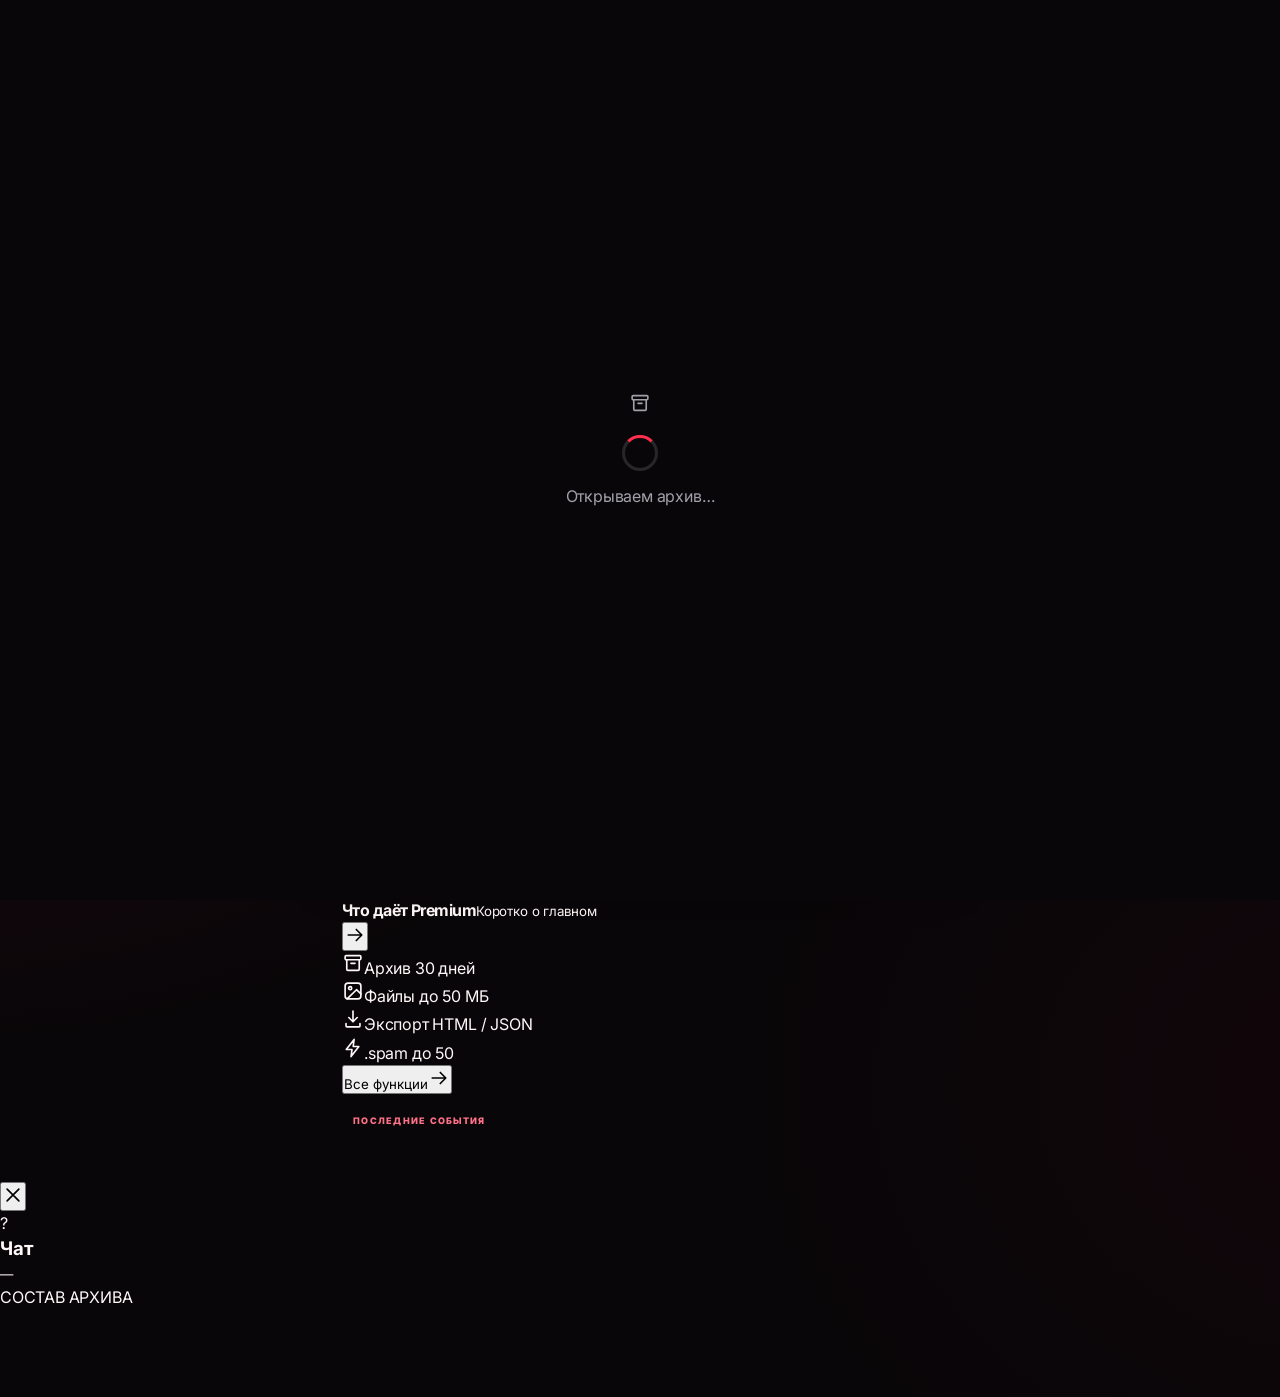
==== commit b568894d: "Update index.html" ====
--- a/index.html
+++ b/index.html
@@ -1,301 +1,568 @@
 <!DOCTYPE html>
 <html lang="ru">
 <head>
-    <meta charset="UTF-8">
-    <meta name="viewport" content="width=device-width, initial-scale=1.0, maximum-scale=1.0, user-scalable=no">
-    <title>HadesSave</title>
-    <link rel="stylesheet" href="mini-app.css">
-    <script src="https://telegram.org/js/telegram-web-app.js"></script>
+<meta charset="UTF-8">
+<meta name="viewport" content="width=device-width,initial-scale=1,maximum-scale=1,user-scalable=no,viewport-fit=cover">
+<meta name="theme-color" content="#070a12">
+<title>HadesSave — архив переписок</title>
+<link rel="preconnect" href="https://fonts.googleapis.com">
+<link rel="preconnect" href="https://fonts.gstatic.com" crossorigin>
+<link href="https://fonts.googleapis.com/css2?family=Inter:wght@400;500;600;700;800;900&family=JetBrains+Mono:wght@400;600&display=swap" rel="stylesheet">
+<link rel="stylesheet" href="mini-app.css">
+<script src="https://telegram.org/js/telegram-web-app.js"></script>
 </head>
-<body class="mini-app-body">
-
-<svg class="svg-defs" xmlns="http://www.w3.org/2000/svg">
-    <defs>
-        <symbol id="icon-home" viewBox="0 0 24 24"><path d="M3 12l9-9 9 9"/><path d="M5 10v10a1 1 0 001 1h3v-6h6v6h3a1 1 0 001-1V10"/></symbol>
-        <symbol id="icon-chat" viewBox="0 0 24 24"><path d="M21 15a2 2 0 01-2 2H7l-4 4V5a2 2 0 012-2h14a2 2 0 012 2z"/></symbol>
-        <symbol id="icon-premium" viewBox="0 0 24 24"><path d="M6 3h12l4 6-10 13L2 9z"/><path d="M2 9h20M12 22L6 9l6-6 6 6"/></symbol>
-        <symbol id="icon-profile" viewBox="0 0 24 24"><circle cx="12" cy="8" r="4"/><path d="M20 21v-2a4 4 0 00-4-4H8a4 4 0 00-4 4v2"/></symbol>
-        <symbol id="icon-crown" viewBox="0 0 24 24"><path d="M2 20h20M4 17l2-11 4 4 2-6 2 6 4-4 2 11"/></symbol>
-        <symbol id="icon-settings" viewBox="0 0 24 24"><circle cx="12" cy="12" r="3"/><path d="M19.4 15a1.65 1.65 0 00.33 1.82l.06.06a2 2 0 010 2.83 2 2 0 01-2.83 0l-.06-.06a1.65 1.65 0 00-1.82-.33 1.65 1.65 0 00-1 1.51V21a2 2 0 01-2 2 2 2 0 01-2-2v-.09A1.65 1.65 0 009 19.4a1.65 1.65 0 00-1.82.33l-.06.06a2 2 0 01-2.83 0 2 2 0 010-2.83l.06-.06a1.65 1.65 0 00.33-1.82 1.65 1.65 0 00-1.51-1H3a2 2 0 01-2-2 2 2 0 012-2h.09A1.65 1.65 0 004.6 9a1.65 1.65 0 00-.33-1.82l-.06-.06a2 2 0 010-2.83 2 2 0 012.83 0l.06.06a1.65 1.65 0 001.82.33H9a1.65 1.65 0 001-1.51V3a2 2 0 012-2 2 2 0 012 2v.09a1.65 1.65 0 001 1.51 1.65 1.65 0 001.82-.33l.06-.06a2 2 0 012.83 0 2 2 0 010 2.83l-.06.06a1.65 1.65 0 00-.33 1.82V9a1.65 1.65 0 001.51 1H21a2 2 0 012 2 2 2 0 01-2 2h-.09a1.65 1.65 0 00-1.51 1z"/></symbol>
-        <symbol id="icon-back" viewBox="0 0 24 24"><path d="M19 12H5M12 19l-7-7 7-7"/></symbol>
-        <symbol id="icon-search" viewBox="0 0 24 24"><circle cx="11" cy="11" r="8"/><path d="M21 21l-4.35-4.35"/></symbol>
-        <symbol id="icon-trash" viewBox="0 0 24 24"><path d="M3 6h18M19 6v14a2 2 0 01-2 2H7a2 2 0 01-2-2V6m3 0V4a2 2 0 012-2h4a2 2 0 012 2v2"/></symbol>
-        <symbol id="icon-image" viewBox="0 0 24 24"><rect x="3" y="3" width="18" height="18" rx="2" ry="2"/><circle cx="8.5" cy="8.5" r="1.5"/><path d="M21 15l-5-5L5 21"/></symbol>
-        <symbol id="icon-download" viewBox="0 0 24 24"><path d="M21 15v4a2 2 0 01-2 2H5a2 2 0 01-2-2v-4M7 10l5 5 5-5M12 15V3"/></symbol>
-        <symbol id="icon-users" viewBox="0 0 24 24"><path d="M17 21v-2a4 4 0 00-4-4H5a4 4 0 00-4 4v2"/><circle cx="9" cy="7" r="4"/><path d="M23 21v-2a4 4 0 00-3-3.87M16 3.13a4 4 0 010 7.75"/></symbol>
-        <symbol id="icon-gift" viewBox="0 0 24 24"><polyline points="20 12 20 22 4 22 4 12"/><rect x="2" y="7" width="20" height="5"/><line x1="12" y1="22" x2="12" y2="7"/><path d="M12 7H7.5a2.5 2.5 0 010-5C11 2 12 7 12 7z"/><path d="M12 7h4.5a2.5 2.5 0 000-5C13 2 12 7 12 7z"/></symbol>
-        <symbol id="icon-shield" viewBox="0 0 24 24"><path d="M12 22s8-4 8-10V5l-8-3-8 3v7c0 6 8 10 8 10z"/></symbol>
-        <symbol id="icon-check-circle" viewBox="0 0 24 24"><path d="M22 11.08V12a10 10 0 11-5.93-9.14"/><polyline points="22 4 12 14.01 9 11.01"/></symbol>
-        <symbol id="icon-arrow-right" viewBox="0 0 24 24"><line x1="5" y1="12" x2="19" y2="12"/><polyline points="12 5 19 12 12 19"/></symbol>
-        <symbol id="icon-arrow-up-right" viewBox="0 0 24 24"><line x1="7" y1="17" x2="17" y2="7"/><polyline points="7 7 17 7 17 17"/></symbol>
-        <symbol id="icon-copy" viewBox="0 0 24 24"><rect x="9" y="9" width="13" height="13" rx="2" ry="2"/><path d="M5 15H4a2 2 0 01-2-2V4a2 2 0 012-2h9a2 2 0 012 2v1"/></symbol>
-        <symbol id="icon-edit" viewBox="0 0 24 24"><path d="M11 4H4a2 2 0 00-2 2v14a2 2 0 002 2h14a2 2 0 002-2v-7"/><path d="M18.5 2.5a2.121 2.121 0 013 3L12 15l-4 1 1-4 9.5-9.5z"/></symbol>
-        <symbol id="icon-lock" viewBox="0 0 24 24"><rect x="3" y="11" width="18" height="11" rx="2" ry="2"/><path d="M7 11V7a5 5 0 0110 0v4"/></symbol>
-        <symbol id="icon-zap" viewBox="0 0 24 24"><polygon points="13 2 3 14 12 14 11 22 21 10 12 10 13 2"/></symbol>
-        <symbol id="icon-database" viewBox="0 0 24 24"><ellipse cx="12" cy="5" rx="9" ry="3"/><path d="M21 12c0 1.66-4 3-9 3s-9-1.34-9-3"/><path d="M3 5v14c0 1.66 4 3 9 3s9-1.34 9-3V5"/></symbol>
-        <symbol id="icon-file" viewBox="0 0 24 24"><path d="M14 2H6a2 2 0 00-2 2v16a2 2 0 002 2h12a2 2 0 002-2V8z"/><polyline points="14 2 14 8 20 8"/></symbol>
-        <symbol id="icon-search-file" viewBox="0 0 24 24"><path d="M14 2H6a2 2 0 00-2 2v16a2 2 0 002 2h12a2 2 0 002-2V8z"/><polyline points="14 2 14 8 20 8"/><circle cx="11" cy="15" r="3"/><line x1="21" y1="21" x2="16.65" y2="16.65"/></symbol>
-        <symbol id="icon-list" viewBox="0 0 24 24"><line x1="8" y1="6" x2="21" y2="6"/><line x1="8" y1="12" x2="21" y2="12"/><line x1="8" y1="18" x2="21" y2="18"/><line x1="3" y1="6" x2="3.01" y2="6"/><line x1="3" y1="12" x2="3.01" y2="12"/><line x1="3" y1="18" x2="3.01" y2="18"/></symbol>
-        <symbol id="icon-ban" viewBox="0 0 24 24"><circle cx="12" cy="12" r="10"/><line x1="4.93" y1="4.93" x2="19.07" y2="19.07"/></symbol>
-        <symbol id="icon-send" viewBox="0 0 24 24"><line x1="22" y1="2" x2="11" y2="13"/><polygon points="22 2 15 22 11 13 2 9 22 2"/></symbol>
-        <symbol id="icon-tag" viewBox="0 0 24 24"><path d="M20.59 13.41l-7.17 7.17a2 2 0 01-2.83 0L2 12V2h10l8.59 8.59a2 2 0 010 2.82z"/><line x1="7" y1="7" x2="7.01" y2="7"/></symbol>
-    </defs>
-</svg>
+<body class="mini-app-body" data-accent="sapphire" data-density="cozy">
+
+<svg class="svg-defs" xmlns="http://www.w3.org/2000/svg" aria-hidden="true" focusable="false"><defs>
+<symbol id="i-home" viewBox="0 0 24 24"><path d="M3 11.4 12 4l9 7.4"/><path d="M5.6 10.4V20h4.6v-5.4h3.6V20h4.6v-9.6"/></symbol>
+<symbol id="i-chat" viewBox="0 0 24 24"><path d="M20.5 14.2a2.6 2.6 0 0 1-2.6 2.6H8.4L4 20.6V6.4a2.6 2.6 0 0 1 2.6-2.6h11.3a2.6 2.6 0 0 1 2.6 2.6z"/><path d="M8.4 8.6h7.6M8.4 12h5"/></symbol>
+<symbol id="i-gem" viewBox="0 0 24 24"><path d="M7.2 3.6h9.6l3.9 5.3-8.7 11.5L3.3 8.9z"/><path d="M3.3 8.9h17.4M12 20.4 8.6 8.9l2.1-5.3M12 20.4l3.4-11.5-2.1-5.3"/></symbol>
+<symbol id="i-user" viewBox="0 0 24 24"><circle cx="12" cy="8.2" r="3.7"/><path d="M4.8 20.2c.9-3.6 3.8-5.4 7.2-5.4s6.3 1.8 7.2 5.4"/></symbol>
+<symbol id="i-crown" viewBox="0 0 24 24"><path d="M3.4 18.6h17.2M4.4 16.2 6 6.9l4.3 3.9L12 4.6l1.7 6.2L18 6.9l1.6 9.3z"/></symbol>
+<symbol id="i-gear" viewBox="0 0 24 24"><circle cx="12" cy="12" r="3.1"/><path d="m12 2.9 1.3 2.5 2.8-.5.9 2.7 2.7.9-.5 2.8 2.5 1.3-2.5 1.3.5 2.8-2.7.9-.9 2.7-2.8-.5L12 21.1l-1.3-2.5-2.8.5-.9-2.7-2.7-.9.5-2.8L2.3 12l2.5-1.3-.5-2.8 2.7-.9.9-2.7 2.8.5z"/></symbol>
+<symbol id="i-back" viewBox="0 0 24 24"><path d="M19.5 12H4.8M11.4 18.6 4.8 12l6.6-6.6"/></symbol>
+<symbol id="i-search" viewBox="0 0 24 24"><circle cx="10.8" cy="10.8" r="6.9"/><path d="m20.4 20.4-4.7-4.7"/></symbol>
+<symbol id="i-bell" viewBox="0 0 24 24"><path d="M18.2 9.2a6.2 6.2 0 1 0-12.4 0c0 6.2-2.6 7.7-2.6 7.7h17.6s-2.6-1.5-2.6-7.7"/><path d="M10 20.2a2.3 2.3 0 0 0 4 0"/></symbol>
+<symbol id="i-trash" viewBox="0 0 24 24"><path d="M3.8 6.8h16.4M9.4 6.8V4.3h5.2v2.5M6.3 6.8l1 13.4h9.4l1-13.4M10.2 10.8v5.8M13.8 10.8v5.8"/></symbol>
+<symbol id="i-image" viewBox="0 0 24 24"><rect x="3.4" y="3.4" width="17.2" height="17.2" rx="3.2"/><circle cx="8.9" cy="8.9" r="1.7"/><path d="m20.6 15.2-4.8-4.6L5.6 20.6"/></symbol>
+<symbol id="i-download" viewBox="0 0 24 24"><path d="M12 3.4v11.4M7.4 10.4 12 15l4.6-4.6M4.4 17v2.6a1 1 0 0 0 1 1h13.2a1 1 0 0 0 1-1V17"/></symbol>
+<symbol id="i-users" viewBox="0 0 24 24"><circle cx="9.2" cy="8.2" r="3.5"/><path d="M3 19.6c.8-3.1 3.1-4.8 6.2-4.8s5.4 1.7 6.2 4.8M15.6 5a3.5 3.5 0 0 1 0 6.4M17.7 15.2c2 .7 3.2 2.1 3.7 4.4"/></symbol>
+<symbol id="i-gift" viewBox="0 0 24 24"><rect x="3.4" y="7.9" width="17.2" height="4.2" rx="1"/><path d="M5.2 12.1v8.1h13.6v-8.1M12 7.9v12.3M12 7.9S7.4 8.1 6.4 6.4C5.5 4.9 6.9 3.2 8.5 3.8c2 .7 3.5 4.1 3.5 4.1zM12 7.9s4.6.2 5.6-1.5c.9-1.5-.5-3.2-2.1-2.6-2 .7-3.5 4.1-3.5 4.1z"/></symbol>
+<symbol id="i-shield" viewBox="0 0 24 24"><path d="M12 3.2 5.2 5.9v5.4c0 4.6 2.9 7.7 6.8 9.5 3.9-1.8 6.8-4.9 6.8-9.5V5.9z"/><path d="m9.2 11.9 2.2 2.2 3.9-4.3"/></symbol>
+<symbol id="i-check" viewBox="0 0 24 24"><path d="m5 12.6 4.6 4.6L19 7.4"/></symbol>
+<symbol id="i-check-circle" viewBox="0 0 24 24"><circle cx="12" cy="12" r="8.6"/><path d="m8.4 12.3 2.4 2.4 4.8-5.1"/></symbol>
+<symbol id="i-arrow-right" viewBox="0 0 24 24"><path d="M4.6 12h14.8M13.4 6l6 6-6 6"/></symbol>
+<symbol id="i-arrow-up-right" viewBox="0 0 24 24"><path d="M7 17 17 7M9.2 7H17v7.8"/></symbol>
+<symbol id="i-arrow-down" viewBox="0 0 24 24"><path d="M12 4.6v14.8M6 13.4l6 6 6-6"/></symbol>
+<symbol id="i-copy" viewBox="0 0 24 24"><rect x="9" y="9" width="11.4" height="11.4" rx="2.6"/><path d="M5.6 15H5a2 2 0 0 1-2-2V5a2 2 0 0 1 2-2h8a2 2 0 0 1 2 2v.6"/></symbol>
+<symbol id="i-edit" viewBox="0 0 24 24"><path d="M4 20h4.4L20 8.4a2.1 2.1 0 0 0-3-3L5.6 17z"/><path d="m14.6 6.9 3 3"/></symbol>
+<symbol id="i-lock" viewBox="0 0 24 24"><rect x="4.8" y="10.4" width="14.4" height="9.8" rx="2.6"/><path d="M8 10.4V7.9a4 4 0 0 1 8 0v2.5"/><circle cx="12" cy="15.2" r="1.3"/></symbol>
+<symbol id="i-zap" viewBox="0 0 24 24"><path d="M13.2 2.6 4.6 13.6h6.3l-1 7.8 8.5-11h-6.2z"/></symbol>
+<symbol id="i-archive" viewBox="0 0 24 24"><rect x="3.4" y="4" width="17.2" height="4.4" rx="1.2"/><path d="M5.2 8.4v10.4a1.2 1.2 0 0 0 1.2 1.2h11.2a1.2 1.2 0 0 0 1.2-1.2V8.4M9.8 12.4h4.4"/></symbol>
+<symbol id="i-file" viewBox="0 0 24 24"><path d="M13.4 3.2H7a1.6 1.6 0 0 0-1.6 1.6v14.4A1.6 1.6 0 0 0 7 20.8h10a1.6 1.6 0 0 0 1.6-1.6V8.2z"/><path d="M13.4 3.2v5h5.2"/></symbol>
+<symbol id="i-file-search" viewBox="0 0 24 24"><path d="M13.4 3.2H7a1.6 1.6 0 0 0-1.6 1.6v14.4A1.6 1.6 0 0 0 7 20.8h10a1.6 1.6 0 0 0 1.6-1.6V8.2z"/><path d="M13.4 3.2v5h5.2"/><circle cx="10.9" cy="14.1" r="2.4"/><path d="m14.5 17.7 1.9 1.9"/></symbol>
+<symbol id="i-list" viewBox="0 0 24 24"><path d="M8.6 6.2h11.8M8.6 12h11.8M8.6 17.8h11.8"/><circle cx="4.2" cy="6.2" r="1.1"/><circle cx="4.2" cy="12" r="1.1"/><circle cx="4.2" cy="17.8" r="1.1"/></symbol>
+<symbol id="i-ban" viewBox="0 0 24 24"><circle cx="12" cy="12" r="8.6"/><path d="m6 6 12 12"/></symbol>
+<symbol id="i-send" viewBox="0 0 24 24"><path d="M21 3.4 3.4 10.7l6.7 2.6 2.6 6.7z"/><path d="M21 3.4 10.1 13.3"/></symbol>
+<symbol id="i-tag" viewBox="0 0 24 24"><path d="M3.6 11.2V4.8a1.2 1.2 0 0 1 1.2-1.2h6.4l9.2 9.2a1.5 1.5 0 0 1 0 2.1l-5.5 5.5a1.5 1.5 0 0 1-2.1 0z"/><circle cx="8" cy="8" r="1.4"/></symbol>
+<symbol id="i-refresh" viewBox="0 0 24 24"><path d="M20.2 12a8.2 8.2 0 1 1-2.4-5.8M20.2 3.6v4.6h-4.6"/></symbol>
+<symbol id="i-chart" viewBox="0 0 24 24"><path d="M4 20.2V3.8M4 20.2h16.2"/><path d="M8.4 16.4v-4.8M12.6 16.4V7.6M16.8 16.4v-3.2"/></symbol>
+<symbol id="i-pin" viewBox="0 0 24 24"><path d="M9.4 3.6h5.2l-.7 5.2 3.1 3.1H7l3.1-3.1z"/><path d="M12 11.9v8.5"/></symbol>
+<symbol id="i-eye-off" viewBox="0 0 24 24"><path d="M3.2 3.2 20.8 20.8"/><path d="M10.2 5.4A9.6 9.6 0 0 1 12 5.2c5 0 8.6 4 9.6 6.8-.4 1.1-1.2 2.4-2.4 3.6M6.5 7.1C4.6 8.4 3.2 10.3 2.4 12c1 2.8 4.6 6.8 9.6 6.8 1.4 0 2.6-.3 3.7-.8"/><path d="M9.6 9.8a3.3 3.3 0 0 0 4.6 4.6"/></symbol>
+<symbol id="i-eye" viewBox="0 0 24 24"><path d="M2.4 12C3.4 9.2 7 5.2 12 5.2s8.6 4 9.6 6.8c-1 2.8-4.6 6.8-9.6 6.8S3.4 14.8 2.4 12"/><circle cx="12" cy="12" r="3.2"/></symbol>
+<symbol id="i-sort" viewBox="0 0 24 24"><path d="M6.4 4.6v14.8M3 16l3.4 3.4L9.8 16M17.6 19.4V4.6M14.2 8l3.4-3.4L21 8"/></symbol>
+<symbol id="i-filter" viewBox="0 0 24 24"><path d="M3.6 5.2h16.8l-6.6 7.6v6.2l-3.6 1.8v-8z"/></symbol>
+<symbol id="i-bookmark" viewBox="0 0 24 24"><path d="M6.4 3.8h11.2v16.4L12 16.2l-5.6 4z"/></symbol>
+<symbol id="i-plus" viewBox="0 0 24 24"><path d="M12 4.8v14.4M4.8 12h14.4"/></symbol>
+<symbol id="i-x" viewBox="0 0 24 24"><path d="M5.6 5.6 18.4 18.4M18.4 5.6 5.6 18.4"/></symbol>
+<symbol id="i-info" viewBox="0 0 24 24"><circle cx="12" cy="12" r="8.6"/><path d="M12 11v5.4"/><circle cx="12" cy="7.9" r=".9" fill="currentColor" stroke="none"/></symbol>
+<symbol id="i-clock" viewBox="0 0 24 24"><circle cx="12" cy="12" r="8.6"/><path d="M12 7.2V12l3.2 2"/></symbol>
+<symbol id="i-mic" viewBox="0 0 24 24"><rect x="9.2" y="3.2" width="5.6" height="10.4" rx="2.8"/><path d="M5.6 11.4a6.4 6.4 0 0 0 12.8 0M12 17.8v3"/></symbol>
+<symbol id="i-video" viewBox="0 0 24 24"><rect x="3" y="6.2" width="12.6" height="11.6" rx="2.4"/><path d="m15.6 11 5.4-3.2v8.4L15.6 13z"/></symbol>
+<symbol id="i-sticker" viewBox="0 0 24 24"><path d="M20.4 12a8.4 8.4 0 1 0-8.4 8.4c1.2 0 8.4-7.2 8.4-8.4"/><path d="M12 20.4c0-4.6 3.8-8.4 8.4-8.4"/><circle cx="9.2" cy="10" r=".9" fill="currentColor" stroke="none"/><circle cx="14" cy="9.4" r=".9" fill="currentColor" stroke="none"/></symbol>
+<symbol id="i-sparkles" viewBox="0 0 24 24"><path d="m12 3.4 1.7 4.3 4.3 1.7-4.3 1.7L12 15.4l-1.7-4.3L6 9.4l4.3-1.7z"/><path d="m18.4 15.2.9 2.2 2.2.9-2.2.9-.9 2.2-.9-2.2-2.2-.9 2.2-.9z"/></symbol>
+<symbol id="i-grid" viewBox="0 0 24 24"><rect x="3.6" y="3.6" width="7" height="7" rx="1.6"/><rect x="13.4" y="3.6" width="7" height="7" rx="1.6"/><rect x="3.6" y="13.4" width="7" height="7" rx="1.6"/><rect x="13.4" y="13.4" width="7" height="7" rx="1.6"/></symbol>
+<symbol id="i-undo" viewBox="0 0 24 24"><path d="M4.2 9.4h9.6a5.6 5.6 0 0 1 0 11.2H8.4"/><path d="M7.6 5.4 3.6 9.4l4 4"/></symbol>
+</defs></svg>
 
 <div id="preloader" class="preloader">
-    <div class="spinner"></div>
-    <div>Загружаем HadesSave…</div>
+  <div class="preloader-mark"><svg class="icon"><use href="#i-archive"></use></svg></div>
+  <div class="spinner"></div>
+  <div class="preloader-text">Открываем архив…</div>
 </div>
 
 <div id="subscription-gate" class="subscription-gate hidden">
-    <div class="subscription-gate-card">
-        <div class="subscription-gate-mark">🔒</div>
-        <h1 id="subscription-gate-title">Подписка для доступа</h1>
-        <p id="subscription-gate-lead" class="subscription-gate-lead">Подпишитесь на обязательные каналы, чтобы открыть доступ к HadesSave.</p>
-        <div id="subscription-gate-list" class="subscription-gate-list"></div>
-        <div id="subscription-gate-status" class="subscription-gate-status">Проверяем подписки…</div>
-        <button id="subscription-gate-refresh" class="subscription-gate-button">Я подписался · Проверить</button>
-        <small>Если проверка не проходит, напиши в поддержку HadesSave.</small>
-    </div>
+  <div class="subscription-gate-card">
+    <div class="subscription-gate-mark"><svg class="icon"><use href="#i-lock"></use></svg></div>
+    <h1 id="subscription-gate-title">Подписка для доступа</h1>
+    <p id="subscription-gate-lead" class="subscription-gate-lead">Подпишись на каналы ниже, чтобы открыть HadesSave.</p>
+    <div id="subscription-gate-list" class="subscription-gate-list"></div>
+    <div id="subscription-gate-status" class="subscription-gate-status">Проверяем подписки…</div>
+    <button id="subscription-gate-refresh" class="subscription-gate-button">Я подписался — проверить</button>
+    <small>Не проходит проверка? Напиши в поддержку HadesSave.</small>
+  </div>
 </div>
 
 <div class="hs-app">
-    <div id="view-home" class="page">
-        <div class="home-brandbar">
-            <div class="home-brand-mark"><svg class="icon"><use href="#icon-database"></use></svg></div>
-            <div class="home-brand-copy"><b>HadesSave</b><small>Твои переписки. В одном месте.</small></div>
-            <div class="home-brand-status"><i></i>АРХИВ</div>
+
+  <!-- ══════════ ГЛАВНАЯ ══════════ -->
+  <section id="view-home" class="page">
+    <header class="home-brandbar">
+      <div class="home-brand-mark"><svg class="icon"><use href="#i-archive"></use></svg></div>
+      <div class="home-brand-copy"><b>HadesSave</b><small>Архив твоих переписок</small></div>
+      <div class="home-brand-status"><i></i><span id="brand-status-text">ONLINE</span></div>
+    </header>
+
+    <div class="home-hero" data-reveal>
+      <div class="hero-mesh"></div>
+      <div class="hero-grain"></div>
+      <div class="home-hero-copy">
+        <span class="home-hero-kicker">ЛИЧНЫЙ АРХИВ</span>
+        <h1>Твоя история<br><em>сохранена.</em></h1>
+        <p>Сообщения, фото и удалённые сообщения из подключённых чатов — в одном месте.</p>
+        <div class="hero-actions">
+          <button class="home-hero-button" onclick="switchTab('chats')">Открыть архив<svg class="icon"><use href="#i-arrow-right"></use></svg></button>
+          <button class="hero-ghost-button" onclick="focusArchiveSearch()" aria-label="Поиск по архиву"><svg class="icon"><use href="#i-search"></use></svg></button>
         </div>
-        <div class="home-hero">
-            <div class="home-hero-copy">
-                <span class="home-hero-kicker">ЛИЧНЫЙ АРХИВ</span>
-                <h1>Твоя история<br><em>сохранена.</em></h1>
-                <p>Сообщения, фото и видео из подключённых чатов собраны в твоём архиве.</p>
-                <button class="home-hero-button" onclick="switchTab('chats')">Открыть архив<span>›</span></button>
-            </div>
-            <div class="home-hero-art">
-                <div class="hero-orbit hero-orbit-one"></div>
-                <div class="hero-orbit hero-orbit-two"></div>
-                <div class="hero-crown"><svg class="icon"><use href="#icon-crown"></use></svg></div>
-                <div class="hero-art-glow"></div>
-            </div>
-        </div>
-        <div class="user-header">
-            <div class="avatar"><span id="user-avatar-text">H</span><img id="user-avatar-img" class="avatar-img" alt="" style="display:none"></div>
-            <div class="user-info">
-                <div class="name-row"><h2 id="user-name">Загрузка…</h2><span id="premium-badge" class="premium-badge hidden">PREMIUM</span></div>
-                <div id="user-id" class="user-id">ID: …</div>
-                <div id="premium-timer" class="premium-timer hidden"><span id="premium-timer-text">0д 0ч 0м 0с</span></div>
-            </div>
-        </div>
-        <div class="stats-grid">
-            <div class="stat-card"><strong id="stat-total">0</strong><span>Сообщений</span></div>
-            <div class="stat-card"><strong id="stat-deleted">0</strong><span>Удалено</span></div>
-            <div class="stat-card"><strong id="stat-chats">0</strong><span>Чатов</span></div>
-            <div class="stat-card"><strong id="stat-media">0</strong><span>Медиа</span></div>
-        </div>
-        <div class="home-section-heading">
-            <span class="section-label">ВОЗМОЖНОСТИ</span>
-            <button id="home-prefix-pencil" class="home-prefix-pencil hidden"><svg class="icon"><use href="#icon-edit"></use></svg></button>
-        </div>
-        <div class="menu-group">
-            <button class="menu-item" onclick="switchTab('premium')">
-                <div class="menu-icon red"><svg class="icon"><use href="#icon-premium"></use></svg></div>
-                <div class="menu-text"><b>Что даёт Premium</b><small>Больше функций для твоего архива</small></div>
-                <svg class="icon chevron"><use href="#icon-arrow-right"></use></svg>
-            </button>
-            <button class="menu-item" onclick="switchTab('referrals')">
-                <div class="menu-icon green"><svg class="icon"><use href="#icon-gift"></use></svg></div>
-                <div class="menu-text"><b>Пригласить друзей</b><small>+1 день Premium за каждого</small></div>
-                <svg class="icon chevron"><use href="#icon-arrow-right"></use></svg>
-            </button>
-        </div>
-    </div>
-
-    <div id="view-chats" class="page">
-        <div class="chats-titlebar"><div><h2>Твой архив</h2><small>Все твои переписки</small></div><div class="chats-title-icon"><svg class="icon"><use href="#icon-chat"></use></svg></div></div>
-        <div class="search-bar chats-search"><svg class="icon"><use href="#icon-search"></use></svg><input id="chat-search" type="text" placeholder="Поиск по перепискам…"></div>
-        <div id="chats-list" class="chats-list"><div class="empty-state">Загружаем…</div></div>
-    </div>
-
-    <div id="view-messages" class="page messages-page">
-        <div class="telegram-chat-header">
-            <button class="telegram-back" onclick="switchTab('chats')"><svg class="icon"><use href="#icon-back"></use></svg></button>
-            <div class="telegram-peer">
-                <div id="chat-header-avatar" class="telegram-avatar"><span id="chat-header-initial">?</span><img id="chat-header-avatar-image" alt="" style="display:none"></div>
-                <div class="telegram-peer-copy"><strong id="chat-title">Чат</strong><small id="chat-subtitle">Сохранённая переписка</small></div>
-            </div>
-            <div class="telegram-header-actions"><button id="toggle-message-search" class="telegram-icon-button"><svg class="icon"><use href="#icon-search"></use></svg></button></div>
-        </div>
-        <div class="telegram-search-wrap hidden" id="message-search-wrap">
-            <svg class="icon"><use href="#icon-search"></use></svg>
-            <input id="message-search" type="text" placeholder="Поиск по сообщениям…">
-            <button id="close-message-search">×</button>
-        </div>
-        <div id="messages-list" class="messages-list"><div class="empty-state">Выбери переписку</div></div>
-    </div>
-
-    <div id="view-settings" class="page">
-        <div class="page-header"><button class="back-btn" onclick="switchTab('profile')"><svg class="icon"><use href="#icon-back"></use></svg></button><div><h2>Настройки</h2><small>Настрой под себя</small></div></div>
-        <div class="section-label">УВЕДОМЛЕНИЯ</div>
-        <div class="menu-group settings-group">
-            <div class="setting-row"><span><b>Редактирования</b><small>Показывать когда сообщение изменено</small></span><input type="checkbox" id="toggle-edits" onchange="updateSetting('edits', this.checked)"></div>
-            <div class="setting-row"><span><b>Удаления</b><small>Показывать когда сообщение удалено</small></span><input type="checkbox" id="toggle-deletions" onchange="updateSetting('deletions', this.checked)"></div>
-        </div>
-        <div class="section-label">МЕДИАФАЙЛЫ</div>
-        <div class="menu-group settings-group">
-            <div class="setting-row"><span><b>Автосохранение</b><small>Сохранять фото, видео и аудио</small></span><input type="checkbox" id="toggle-media" onchange="updateSetting('deleted_media', this.checked)"></div>
-        </div>
-        <div class="section-label">ДАННЫЕ</div>
-        <div class="menu-group settings-group">
-            <button class="menu-item danger-action" onclick="clearArchive()"><div class="menu-icon red"><svg class="icon"><use href="#icon-trash"></use></svg></div><div class="menu-text"><b>Удалить архив</b><small>Всё удалится без возможности восстановления</small></div></button>
-        </div>
-    </div>
-
-    <div id="view-premium" class="page">
-        <div class="page-header"><button class="back-btn" onclick="switchTab('home')"><svg class="icon"><use href="#icon-back"></use></svg></button><div><h2>Premium</h2><small id="premium-status-text">Проверяем…</small></div></div>
-        <div class="premium-hero"><div class="premium-logo"><svg class="icon"><use href="#icon-premium"></use></svg></div><h2>ЧТО ДАЁТ PREMIUM</h2><p>Больше функций для твоего архива</p></div>
-        <div class="menu-group feature-list">
-            <button class="feature-row" onclick="openFeatureModal('archive')"><div class="menu-icon purple"><svg class="icon"><use href="#icon-database"></use></svg></div><span><b>Хранение 30 дней</b><small>вместо 3 дней</small></span></button>
-            <button class="feature-row" onclick="openFeatureModal('media')"><div class="menu-icon blue"><svg class="icon"><use href="#icon-image"></use></svg></div><span><b>Файлы до 50 МБ</b><small>вместо 20 МБ</small></span></button>
-            <button class="feature-row" onclick="openFeatureModal('priority')"><div class="menu-icon green"><svg class="icon"><use href="#icon-download"></use></svg></div><span><b>Экспорт в HTML и JSON</b><small>Скачай переписки</small></span></button>
-            <button class="feature-row" onclick="openFeatureModal('spam')"><div class="menu-icon cyan"><svg class="icon"><use href="#icon-search-file"></use></svg></div><span><b>Команда .spam до 50 сообщений</b><small>вместо 20</small></span></button>
-            <button class="feature-row" onclick="openFeatureModal('badge')"><div class="menu-icon yellow"><svg class="icon"><use href="#icon-tag"></use></svg></div><span><b>Отметка профиля</b><small>Цветной акцент рядом с именем</small></span></button>
-            <button class="feature-row" onclick="openFeatureModal('support')"><div class="menu-icon gray"><svg class="icon"><use href="#icon-list"></use></svg></div><span><b>Приоритетная поддержка</b><small>Быстрее получай помощь</small></span></button>
-        </div>
-        <button class="primary-button" onclick="switchTab('premium-buy')">Оформить<svg class="icon"><use href="#icon-arrow-right"></use></svg></button>
-    </div>
-
-    <div id="view-premium-buy" class="page">
-        <div class="page-header"><button class="back-btn" onclick="switchTab('premium')"><svg class="icon"><use href="#icon-back"></use></svg></button><div><h2>Тарифы</h2><small>Выбери срок</small></div></div>
-        <div class="premium-sale-banner"><div class="premium-sale-spark">⚡</div><span><b>СКИДКИ</b><small>Оплата на следующем шаге</small></span></div>
-        <div class="premium-plans">
-            <button class="premium-plan" data-days="7" onclick="selectPremiumPlan(7)"><span class="premium-plan-days">7 дней</span><span class="premium-plan-price">45 ₽</span><span class="premium-plan-old">100 ₽</span><span class="premium-plan-discount">−55%</span></button>
-            <button class="premium-plan is-selected" data-days="14" onclick="selectPremiumPlan(14)"><span class="premium-plan-ribbon">ПОПУЛЯРНЫЙ</span><span class="premium-plan-days">14 дней</span><span class="premium-plan-price">69 ₽</span><span class="premium-plan-old">150 ₽</span><span class="premium-plan-discount">−54%</span></button>
-            <button class="premium-plan" data-days="30" onclick="selectPremiumPlan(30)"><span class="premium-plan-ribbon">ВЫГОДНО</span><span class="premium-plan-days">30 дней</span><span class="premium-plan-price">120 ₽</span><span class="premium-plan-old">300 ₽</span><span class="premium-plan-discount">−60%</span></button>
-        </div>
-        <small style="color:var(--text-muted);font-size:11px;display:block;text-align:center;margin-top:14px">Без автопродления</small>
-    </div>
-
-    <div id="view-premium-payment" class="page premium-payment-page">
-        <div class="page-header"><button class="back-btn" onclick="switchTab('premium-buy')"><svg class="icon"><use href="#icon-back"></use></svg></button><div><h2>Оплата</h2><small id="premium-checkout-status">Разовый платёж</small></div></div>
-        <div class="premium-payment-hero"><span class="premium-eyebrow">ОПЛАТА</span><h2>Почти готово</h2><p>Укажи email для чека</p></div>
-        <div class="premium-selected-order">
-            <div class="premium-selected-order-top"><span>ТАРИФ</span><b id="premium-payment-days">14 дней</b></div>
-            <div class="premium-selected-order-price"><span id="premium-payment-old">150 ₽</span><strong id="premium-payment-price">69 ₽</strong></div>
-            <div id="premium-payment-saving" class="premium-selected-order-saving">Экономия 81 ₽</div>
-            <div class="premium-selected-order-note">Разовый платёж</div>
-        </div>
-        <div class="premium-payment-box">
-            <label class="premium-email-label">Email для чека</label>
-            <input type="email" id="premium-email" class="premium-email-input" placeholder="your@email.com">
-            <label class="premium-email-label" style="margin-top:16px">Способ оплаты</label>
-            <div class="premium-payment-method-wrap">
-                <svg class="icon"><use href="#icon-shield"></use></svg>
-                <select id="premium-payment-method" class="admin-input"><option value="2">СБП</option><option value="13" disabled>Крипто (скоро)</option></select>
-                <svg class="icon"><use href="#icon-arrow-right"></use></svg>
-            </div>
-            <button id="premium-action-btn" class="primary-button premium-pay-button" onclick="startPremiumPayment()">Оплатить 69 ₽<svg class="icon"><use href="#icon-arrow-up-right"></use></svg></button>
-            <div class="premium-payment-secure-note"><svg class="icon"><use href="#icon-lock"></use></svg><span>Оплата через Platega</span></div>
-        </div>
-    </div>
-
-    <div id="view-referrals" class="page">
-        <div class="page-header"><button class="back-btn" onclick="switchTab('home')"><svg class="icon"><use href="#icon-back"></use></svg></button><div><h2>Друзья</h2><small>Приглашай и получай бонусы</small></div></div>
-        <div class="referral-card">
-            <svg class="icon"><use href="#icon-gift"></use></svg>
-            <h2>+1 день Premium</h2>
-            <p>Пригласи друга — получи день Premium</p>
-            <div class="referral-count"><strong id="ref-count">0</strong><small>друзей</small></div>
-            <button class="primary-button" onclick="copyRefLink()">Скопировать<svg class="icon"><use href="#icon-copy"></use></svg></button>
-            <small style="color:var(--text-muted);font-size:11px;display:block;text-align:center;margin-top:12px">Бонус начисляется автоматически</small>
-        </div>
-    </div>
-
-    <div id="view-profile" class="page">
-        <div class="profile-header">
-            <div class="avatar"><span id="profile-avatar-text">H</span><img id="profile-avatar-img" class="avatar-img" alt="" style="display:none"></div>
-            <div class="user-info">
-                <div class="name-row"><h2 id="profile-name">Загрузка…</h2><span id="profile-premium-badge" class="premium-badge hidden">PREMIUM</span><span id="profile-prefix-badge" class="prefix-badge hidden"></span></div>
-                <div id="profile-id" class="user-id">ID: …</div>
-                <div id="profile-custom-status" class="profile-custom-status hidden"></div>
-            </div>
-            <button id="profile-admin-pencil" class="profile-admin-pencil hidden" onclick="switchTab('admin')"><svg class="icon"><use href="#icon-settings"></use></svg></button>
-        </div>
-        <div class="menu-group">
-            <button class="menu-item" onclick="switchTab('settings')"><div class="menu-icon gray"><svg class="icon"><use href="#icon-settings"></use></svg></div><div class="menu-text"><b>Настройки</b><small>Настрой под себя</small></div><svg class="icon chevron"><use href="#icon-arrow-right"></use></svg></button>
-            <a class="menu-item" href="https://t.me/Hades_save_men" target="_blank"><div class="menu-icon blue"><svg class="icon"><use href="#icon-chat"></use></svg></div><div class="menu-text"><b>Поддержка</b><small>Помощь</small></div><svg class="icon chevron"><use href="#icon-arrow-right"></use></svg></a>
-            <a class="menu-item" href="https://telegra.ph/Polzovatelskoe-soglashenie-HadesSave-11-14" target="_blank"><div class="menu-icon purple"><svg class="icon"><use href="#icon-file"></use></svg></div><div class="menu-text"><b>Соглашение</b><small>Условия</small></div><svg class="icon chevron"><use href="#icon-arrow-right"></use></svg></a>
-        </div>
-        <div id="admin-tab-btn" class="hidden">
-            <div class="section-label">ИНСТРУМЕНТЫ</div>
-            <div class="menu-group">
-                <button class="menu-item" onclick="switchTab('admin')"><div class="menu-icon red"><svg class="icon"><use href="#icon-settings"></use></svg></div><div class="menu-text"><b>Админка</b><small>Управление</small></div><svg class="icon chevron"><use href="#icon-arrow-right"></use></svg></button>
-                <button class="menu-item" onclick="switchTab('statistics')"><div class="menu-icon cyan"><svg class="icon"><use href="#icon-database"></use></svg></div><div class="menu-text"><b>Статистика</b><small>Вся статистика</small></div><svg class="icon chevron"><use href="#icon-arrow-right"></use></svg></button>
-            </div>
-        </div>
-    </div>
-
-    <div id="view-admin" class="page admin-page">
-        <div class="page-header"><button class="back-btn" onclick="switchTab('profile')"><svg class="icon"><use href="#icon-back"></use></svg></button><div><h2>Админка</h2><small>Управление</small></div></div>
-        <div class="section-label">СТАТИСТИКА</div>
-        <div class="stats-grid admin-stats"><div class="stat-card"><strong id="adm-stat-users">0</strong><span>Пользователи</span></div><div class="stat-card"><strong id="adm-stat-stars">0</strong><span>Звёзды</span></div><div class="stat-card"><strong id="adm-stat-prem">0</strong><span>Premium</span></div><div class="stat-card"><strong id="adm-stat-week">0</strong><span>За неделю</span></div></div>
-        <div class="section-label">ИНСТРУКЦИЯ</div>
-        <div class="prefix-admin-card connection-guide-admin-card">
-            <p class="prefix-admin-hint">Фото для экрана подключения</p>
-            <div class="connection-guide-preview-wrap"><img id="connection-guide-preview" hidden alt=""><div id="connection-guide-empty" class="empty-state">Загружаем…</div></div>
-            <input type="file" id="connection-guide-file" class="admin-input connection-guide-file" accept="image/png,image/jpeg">
-            <button class="primary-button" onclick="uploadConnectionGuide()" style="margin-top:12px">Загрузить</button>
-            <small id="connection-guide-status" class="connection-guide-status">Показывается при подключении</small>
-        </div>
-        <div class="section-label">ОТМЕТКИ</div>
-        <div class="prefix-admin-card">
-            <p class="prefix-admin-hint">Цветные отметки для пользователей</p>
-            <label class="admin-field-label">Название</label>
-            <input type="text" id="prefix-name" class="admin-input" placeholder="Например: VIP">
-            <div class="prefix-color-row"><label class="admin-field-label">Цвет</label><input type="color" id="prefix-color" value="#ff344f"><div id="prefix-preview" class="prefix-badge prefix-preview">ПРЕФИКС</div></div>
-            <button id="prefix-save-btn" class="primary-button" onclick="savePrefix()">Создать</button>
-            <div class="prefix-admin-divider"></div>
-            <label class="admin-field-label">Список</label>
-            <div id="prefix-list" class="prefix-list"><div class="empty-state">Загружаем…</div></div>
-            <div class="prefix-admin-divider"></div>
-            <label class="admin-field-label">ID пользователя</label>
-            <input type="number" id="prefix-target" class="admin-input" placeholder="123456789">
-            <select id="prefix-select" class="admin-input" style="margin-top:8px"><option value="">Выбери отметку</option></select>
-            <div class="prefix-action-row"><button class="primary-button" onclick="assignPrefix()">Назначить</button><button class="primary-button" onclick="removeUserPrefix()">Снять</button><button class="primary-button danger-outline" onclick="deletePrefix()">Удалить</button></div>
-        </div>
-        <div class="section-label">ДЕЙСТВИЯ</div>
-        <div class="menu-group admin-actions">
-            <button class="menu-item" onclick="openAdminModal('grant')"><div class="menu-icon purple"><svg class="icon"><use href="#icon-premium"></use></svg></div><div class="menu-text"><b>Выдать Premium</b><small>По ID</small></div></button>
-            <button class="menu-item" onclick="openAdminModal('ban')"><div class="menu-icon red"><svg class="icon"><use href="#icon-ban"></use></svg></div><div class="menu-text"><b>Заблокировать</b><small>Закрыть доступ</small></div></button>
-            <button class="menu-item" onclick="openAdminModal('role')"><div class="menu-icon blue"><svg class="icon"><use href="#icon-users"></use></svg></div><div class="menu-text"><b>Роли</b><small>Управляй правами</small></div></button>
-            <button class="menu-item" onclick="openAdminModal('broadcast')"><div class="menu-icon green"><svg class="icon"><use href="#icon-send"></use></svg></div><div class="menu-text"><b>Рассылка</b><small>Отправить всем</small></div></button>
-            <button class="menu-item" onclick="openAdminModal('bans')"><div class="menu-icon gray"><svg class="icon"><use href="#icon-list"></use></svg></div><div class="menu-text"><b>Блокировки</b><small>Список</small></div></button>
-        </div>
-    </div>
-
-    <div id="view-statistics" class="page statistics-page">
-        <div class="page-header"><button class="back-btn" onclick="switchTab('admin')"><svg class="icon"><use href="#icon-back"></use></svg></button><div><h2>Статистика</h2><small>Сводка</small></div><button id="stats-refresh" class="icon-action"><svg class="icon"><use href="#icon-zap"></use></svg></button></div>
-        <div class="section-label">ПОКАЗАТЕЛИ</div>
-        <div class="stats-grid detailed-stats-grid"><div class="stat-card"><strong id="full-users">0</strong><span>Пользователи</span></div><div class="stat-card"><strong id="full-active-users">0</strong><span>Активные</span></div><div class="stat-card"><strong id="full-connections">0</strong><span>Всего подключений</span></div><div class="stat-card"><strong id="full-active-connections">0</strong><span>Активные сейчас</span></div><div class="stat-card"><strong id="full-messages">0</strong><span>Сообщения</span></div><div class="stat-card"><strong id="full-chats">0</strong><span>Чаты</span></div><div class="stat-card"><strong id="full-media">0</strong><span>Медиа</span></div><div class="stat-card"><strong id="full-deleted">0</strong><span>Удалено</span></div><div class="stat-card"><strong id="full-edited">0</strong><span>Изменено</span></div><div class="stat-card"><strong id="full-premium">0</strong><span>Premium</span></div><div class="stat-card"><strong id="full-referrals">0</strong><span>Приглашения</span></div><div class="stat-card"><strong id="full-referrals-rewarded">0</strong><span>Начислено</span></div><div class="stat-card"><strong id="full-referrals-pending">0</strong><span>Ожидают</span></div><div class="stat-card"><strong id="full-payments">0</strong><span>Платежи</span></div><div class="stat-card"><strong id="full-stars">0</strong><span>Stars</span></div></div>
-        <div class="stats-panel"><div class="stats-panel-heading"><b>За 14 дней</b><small>Рост</small></div><div id="admin-daily-chart" class="admin-daily-chart"><div class="empty-state">Загружаем…</div></div></div>
-        <div class="stats-panel"><div class="stats-panel-heading"><b>Форматы</b><small>Популярное</small></div><div id="admin-media-breakdown" class="admin-breakdown"><div class="empty-state">Загружаем…</div></div></div>
-        <div class="stats-panel"><div class="stats-panel-heading"><b>Топ пользователей</b><small>По активности</small></div><div id="admin-top-users" class="admin-top-users"><div class="empty-state">Загружаем…</div></div></div>
-        <div class="stats-panel"><div class="stats-panel-heading"><b>Последние действия</b><small>Лог</small></div><div id="admin-recent-activity" class="admin-recent-activity"><div class="empty-state">Загружаем…</div></div></div>
-        <div id="statistics-updated-at" class="statistics-updated-at"></div>
-    </div>
+      </div>
+      <div class="home-hero-art" aria-hidden="true">
+        <div class="hero-orbit hero-orbit-one"></div>
+        <div class="hero-orbit hero-orbit-two"></div>
+        <div class="hero-orbit hero-orbit-three"></div>
+        <div class="hero-crown"><svg class="icon"><use href="#i-crown"></use></svg></div>
+        <div class="hero-art-glow"></div>
+        <span class="hero-spark s1"></span><span class="hero-spark s2"></span><span class="hero-spark s3"></span>
+      </div>
+    </div>
+
+    <div class="user-header" data-reveal>
+      <div class="avatar"><span id="user-avatar-text">H</span><img id="user-avatar-img" class="avatar-img" alt="" style="display:none"></div>
+      <div class="user-info">
+        <div class="name-row"><h2 id="user-name">Загрузка…</h2><span id="premium-badge" class="premium-badge hidden">PREMIUM</span></div>
+        <div id="user-id" class="user-id">ID: …</div>
+        <div id="premium-timer" class="premium-timer hidden"><svg class="icon"><use href="#i-crown"></use></svg><span id="premium-timer-text">0д 0ч 0м 0с</span></div>
+      </div>
+      <button class="user-header-go" onclick="switchTab('profile')" aria-label="Профиль"><svg class="icon"><use href="#i-arrow-right"></use></svg></button>
+    </div>
+
+    <div class="stats-grid" data-reveal>
+      <button class="stat-card tone-sapphire" onclick="openArchivePreset('all')"><strong id="stat-total">0</strong><span>Сообщений</span><svg class="icon stat-glyph"><use href="#i-chat"></use></svg></button>
+      <button class="stat-card tone-rose" onclick="openArchivePreset('deleted')"><strong id="stat-deleted">0</strong><span>Удалено</span><svg class="icon stat-glyph"><use href="#i-trash"></use></svg></button>
+      <button class="stat-card tone-cyan" onclick="openArchivePreset('groups')"><strong id="stat-chats">0</strong><span>Чатов</span><svg class="icon stat-glyph"><use href="#i-users"></use></svg></button>
+      <button class="stat-card tone-gold" onclick="openArchivePreset('media')"><strong id="stat-media">0</strong><span>Медиа</span><svg class="icon stat-glyph"><use href="#i-image"></use></svg></button>
+    </div>
+
+    <div class="home-section-heading">
+      <span class="section-label">БЫСТРЫЙ ДОСТУП</span>
+      <button id="home-prefix-pencil" class="home-prefix-pencil hidden" onclick="switchTab('admin')" aria-label="Бейджи"><svg class="icon"><use href="#i-edit"></use></svg></button>
+    </div>
+
+    <div class="menu-group" data-reveal>
+      <button class="menu-item" onclick="switchTab('premium')">
+        <div class="menu-icon yellow"><svg class="icon"><use href="#i-gem"></use></svg></div>
+        <div class="menu-text"><b>Premium</b><small>Больше лимитов и инструментов</small></div>
+        <span class="menu-tag tone-gold">−60%</span>
+        <svg class="icon chevron"><use href="#i-arrow-right"></use></svg>
+      </button>
+      <button class="menu-item" onclick="switchTab('referrals')">
+        <div class="menu-icon green"><svg class="icon"><use href="#i-gift"></use></svg></div>
+        <div class="menu-text"><b>Пригласить друга</b><small>+1 день Premium за каждого</small></div>
+        <svg class="icon chevron"><use href="#i-arrow-right"></use></svg>
+      </button>
+      <button class="menu-item" onclick="openArchivePreset('unread')">
+        <div class="menu-icon violet"><svg class="icon"><use href="#i-bell"></use></svg></div>
+        <div class="menu-text"><b>Непрочитанное</b><small>Чаты, где есть новые сообщения</small></div>
+        <span class="menu-tag tone-violet" id="home-unread-tag">0</span>
+        <svg class="icon chevron"><use href="#i-arrow-right"></use></svg>
+      </button>
+    </div>
+
+    <div class="home-premium-preview" data-reveal>
+      <div class="home-premium-preview-head">
+        <div class="home-premium-gem"><svg class="icon"><use href="#i-gem"></use></svg></div>
+        <div><b>Что даёт Premium</b><small>Коротко о главном</small></div>
+        <button class="home-premium-more" onclick="switchTab('premium')" aria-label="Подробнее"><svg class="icon"><use href="#i-arrow-right"></use></svg></button>
+      </div>
+      <div class="home-premium-preview-grid">
+        <div class="home-premium-preview-item"><svg class="icon"><use href="#i-archive"></use></svg>Архив 30 дней</div>
+        <div class="home-premium-preview-item"><svg class="icon"><use href="#i-image"></use></svg>Файлы до 50 МБ</div>
+        <div class="home-premium-preview-item"><svg class="icon"><use href="#i-download"></use></svg>Экспорт HTML / JSON</div>
+        <div class="home-premium-preview-item"><svg class="icon"><use href="#i-zap"></use></svg>.spam до 50</div>
+      </div>
+      <button class="home-premium-details" onclick="switchTab('premium')">Все функции<svg class="icon"><use href="#i-arrow-right"></use></svg></button>
+    </div>
+
+    <div class="home-section-heading"><span class="section-label">ПОСЛЕДНИЕ СОБЫТИЯ</span></div>
+    <div class="activity-feed" id="home-activity" data-reveal></div>
+  </section>
+
+  <!-- ══════════ ЧАТЫ ══════════ -->
+  <section id="view-chats" class="page">
+    <div class="chats-titlebar">
+      <div>
+        <span class="home-hero-kicker">ТВОЙ АРХИВ</span>
+        <h2>Чаты</h2>
+        <small id="chats-counter">Все подключённые переписки</small>
+      </div>
+      <div class="chats-title-actions">
+        <button class="chats-title-icon" id="bulk-toggle" onclick="toggleBulkMode()" aria-label="Выбрать несколько"><svg class="icon"><use href="#i-grid"></use></svg></button>
+        <button class="chats-title-icon" onclick="reloadChats()" aria-label="Обновить"><svg class="icon"><use href="#i-refresh"></use></svg></button>
+      </div>
+    </div>
+
+    <div class="search-bar chats-search">
+      <svg class="icon"><use href="#i-search"></use></svg>
+      <input id="chat-search" type="search" placeholder="Поиск по чатам и сообщениям…" autocomplete="off">
+      <button class="search-clear hidden" id="chat-search-clear" onclick="clearChatSearch()" aria-label="Очистить"><svg class="icon"><use href="#i-x"></use></svg></button>
+    </div>
+
+    <div class="archive-toolbar">
+      <div class="archive-filter-tabs" id="archive-filters" role="tablist">
+        <button class="chat-tab active" data-filter="all" role="tab">Все</button>
+        <button class="chat-tab" data-filter="private" role="tab">Личные</button>
+        <button class="chat-tab" data-filter="groups" role="tab">Группы</button>
+        <button class="chat-tab" data-filter="unread" role="tab">Новые</button>
+        <button class="chat-tab" data-filter="media" role="tab">Медиа</button>
+        <button class="chat-tab" data-filter="deleted" role="tab">Удалённые</button>
+        <button class="chat-tab" data-filter="pinned" role="tab">Закреплённые</button>
+      </div>
+      <div class="archive-sort">
+        <svg class="icon"><use href="#i-sort"></use></svg>
+        <select id="chat-sort" aria-label="Сортировка">
+          <option value="recent">Сначала свежие</option>
+          <option value="volume">По объёму</option>
+          <option value="name">По названию</option>
+          <option value="unread">По непрочитанным</option>
+        </select>
+      </div>
+    </div>
+
+    <div class="views-row" id="views-row">
+      <button class="view-chip view-chip-add" id="save-view-btn" onclick="openSaveViewModal()"><svg class="icon"><use href="#i-plus"></use></svg>Сохранить вид</button>
+    </div>
+
+    <div class="bulk-bar hidden" id="bulk-bar">
+      <span class="bulk-count"><b id="bulk-count">0</b> выбрано</span>
+      <div class="bulk-actions">
+        <button class="bulk-btn" onclick="bulkPin()"><svg class="icon"><use href="#i-pin"></use></svg>Закрепить</button>
+        <button class="bulk-btn" onclick="bulkHide()"><svg class="icon"><use href="#i-eye-off"></use></svg>Скрыть</button>
+        <button class="bulk-btn bulk-btn-ghost" onclick="exitBulkMode()">Готово</button>
+      </div>
+    </div>
+
+    <div class="hidden-row hidden" id="hidden-row">
+      <svg class="icon"><use href="#i-eye-off"></use></svg>
+      <span>Скрытых чатов: <b id="hidden-count">0</b></span>
+      <button onclick="restoreAllHidden()">Вернуть все</button>
+    </div>
+
+    <div id="chats-list" class="chats-list"><div class="empty-state">Загружаем чаты…</div></div>
+  </section>
+
+  <!-- ══════════ ПЕРЕПИСКА ══════════ -->
+  <section id="view-messages" class="page messages-page">
+    <div class="telegram-chat-header">
+      <button class="telegram-back" onclick="switchTab('chats')" aria-label="Назад"><svg class="icon"><use href="#i-back"></use></svg></button>
+      <button class="telegram-peer" onclick="openChatDrawer()" aria-label="Информация о чате">
+        <span id="chat-header-avatar" class="telegram-avatar"><span id="chat-header-initial">?</span><img id="chat-header-avatar-image" alt=""></span>
+        <span class="telegram-peer-copy"><strong id="chat-title">Чат</strong><small id="chat-subtitle">Сохранённая переписка</small></span>
+      </button>
+      <div class="telegram-header-actions">
+        <button id="toggle-message-search" class="telegram-icon-button" aria-label="Поиск"><svg class="icon"><use href="#i-search"></use></svg></button>
+        <button class="telegram-icon-button" onclick="openChatDrawer()" aria-label="Детали"><svg class="icon"><use href="#i-info"></use></svg></button>
+      </div>
+    </div>
+    <div class="telegram-search-wrap hidden" id="message-search-wrap">
+      <svg class="icon"><use href="#i-search"></use></svg>
+      <input id="message-search" type="search" placeholder="Поиск в переписке…" autocomplete="off">
+      <span class="search-hits" id="message-search-hits"></span>
+      <button id="close-message-search" aria-label="Закрыть поиск"><svg class="icon"><use href="#i-x"></use></svg></button>
+    </div>
+    <div id="messages-list" class="messages-list"><div class="empty-state">Выбери чат</div></div>
+    <button class="jump-bottom hidden" id="jump-bottom" onclick="scrollMessagesToBottom()" aria-label="Вниз"><svg class="icon"><use href="#i-arrow-down"></use></svg></button>
+  </section>
+
+  <!-- ══════════ НАСТРОЙКИ ══════════ -->
+  <section id="view-settings" class="page">
+    <div class="page-header">
+      <button class="back-btn" onclick="switchTab('profile')"><svg class="icon"><use href="#i-back"></use></svg></button>
+      <div><h2>Настройки</h2><small>Подстрой архив под себя</small></div>
+    </div>
+    <div class="section-label">УВЕДОМЛЕНИЯ</div>
+    <div class="menu-group settings-group">
+      <div class="setting-row"><span><b>Удалённые сообщения</b><small>Сообщать, когда что-то удалили</small></span><input type="checkbox" id="toggle-deletions" onchange="updateSetting('deletions', this.checked)"></div>
+      <div class="setting-row"><span><b>Изменения</b><small>Сообщать о правках сообщений</small></span><input type="checkbox" id="toggle-edits" onchange="updateSetting('edits', this.checked)"></div>
+    </div>
+    <div class="section-label">МЕДИА</div>
+    <div class="menu-group settings-group">
+      <div class="setting-row"><span><b>Сохранять медиа</b><small>Фото, видео и голосовые</small></span><input type="checkbox" id="toggle-media" onchange="updateSetting('deleted_media', this.checked)"></div>
+    </div>
+    <div class="section-label">ВНЕШНИЙ ВИД</div>
+    <div class="menu-group settings-group">
+      <div class="setting-row"><span><b>Акцент интерфейса</b><small>Меняется сразу во всём приложении</small></span>
+        <select class="inline-select" id="accent-select" onchange="setAccent(this.value)">
+          <option value="sapphire">Сапфир</option><option value="gold">Золото</option><option value="cyan">Циан</option><option value="magenta">Магента</option><option value="lime">Лайм</option>
+        </select>
+      </div>
+      <div class="setting-row"><span><b>Плотность списка</b><small>Компактно показывает больше чатов</small></span>
+        <select class="inline-select" id="density-select" onchange="setDensity(this.value)">
+          <option value="cozy">Свободно</option><option value="compact">Компактно</option>
+        </select>
+      </div>
+      <div class="setting-row"><span><b>Показывать превью</b><small>Последнее сообщение в списке чатов</small></span><input type="checkbox" id="toggle-preview" checked onchange="setPreviewVisible(this.checked)"></div>
+    </div>
+    <div class="section-label">ДАННЫЕ</div>
+    <div class="menu-group">
+      <button class="menu-item" onclick="resetLocalPreferences()"><div class="menu-icon gray"><svg class="icon"><use href="#i-undo"></use></svg></div><div class="menu-text"><b>Сбросить вид архива</b><small>Закрепления, скрытые чаты и сохранённые виды</small></div></button>
+      <button class="menu-item danger-action" onclick="clearArchive()"><div class="menu-icon red"><svg class="icon"><use href="#i-trash"></use></svg></div><div class="menu-text"><b>Очистить архив</b><small>Удалить всё без восстановления</small></div></button>
+    </div>
+  </section>
+
+  <!-- ══════════ PREMIUM ══════════ -->
+  <section id="view-premium" class="page">
+    <div class="page-header">
+      <button class="back-btn" onclick="switchTab('home')"><svg class="icon"><use href="#i-back"></use></svg></button>
+      <div><h2>Premium</h2><small id="premium-status-text">Проверяем подписку…</small></div>
+    </div>
+    <div class="premium-hero">
+      <div class="premium-hero-mesh"></div>
+      <div class="premium-logo"><svg class="icon"><use href="#i-gem"></use></svg></div>
+      <span class="premium-eyebrow">HADES PREMIUM</span>
+      <h2>Больше, чем просто архив</h2>
+      <p>Длинная история, большие файлы и экспорт — без ограничений базового тарифа.</p>
+      <div class="premium-hero-stats"><span><b>30</b> дней истории</span><span><b>50</b> МБ файл</span><span><b>50</b> в .spam</span></div>
+    </div>
+    <div class="section-label">ЧТО ВНУТРИ</div>
+    <div class="menu-group feature-list">
+      <button class="feature-row" onclick="openFeatureModal('archive')"><div class="menu-icon blue"><svg class="icon"><use href="#i-archive"></use></svg></div><span><b>Архив 30 дней</b><small>вместо 3 дней</small></span><svg class="icon feature-check"><use href="#i-check-circle"></use></svg></button>
+      <button class="feature-row" onclick="openFeatureModal('media')"><div class="menu-icon violet"><svg class="icon"><use href="#i-image"></use></svg></div><span><b>Файлы до 50 МБ</b><small>вместо 20 МБ</small></span><svg class="icon feature-check"><use href="#i-check-circle"></use></svg></button>
+      <button class="feature-row" onclick="openFeatureModal('priority')"><div class="menu-icon green"><svg class="icon"><use href="#i-download"></use></svg></div><span><b>Экспорт переписок</b><small>HTML и JSON одним файлом</small></span><svg class="icon feature-check"><use href="#i-check-circle"></use></svg></button>
+      <button class="feature-row" onclick="openFeatureModal('spam')"><div class="menu-icon cyan"><svg class="icon"><use href="#i-zap"></use></svg></div><span><b>.spam до 50 сообщений</b><small>вместо 20 за раз</small></span><svg class="icon feature-check"><use href="#i-check-circle"></use></svg></button>
+      <button class="feature-row" onclick="openFeatureModal('badge')"><div class="menu-icon yellow"><svg class="icon"><use href="#i-tag"></use></svg></div><span><b>Отметка в профиле</b><small>цветной бейдж рядом с именем</small></span><svg class="icon feature-check"><use href="#i-check-circle"></use></svg></button>
+      <button class="feature-row" onclick="openFeatureModal('support')"><div class="menu-icon gray"><svg class="icon"><use href="#i-shield"></use></svg></div><span><b>Быстрая поддержка</b><small>отвечаем вне очереди</small></span><svg class="icon feature-check"><use href="#i-check-circle"></use></svg></button>
+    </div>
+    <button class="primary-button" onclick="switchTab('premium-buy')">Выбрать тариф<svg class="icon"><use href="#i-arrow-right"></use></svg></button>
+  </section>
+
+  <!-- ══════════ ТАРИФЫ ══════════ -->
+  <section id="view-premium-buy" class="page">
+    <div class="page-header">
+      <button class="back-btn" onclick="switchTab('premium')"><svg class="icon"><use href="#i-back"></use></svg></button>
+      <div><h2>Тарифы</h2><small>Оплата — на следующем шаге</small></div>
+    </div>
+    <div class="premium-sale-banner">
+      <div class="premium-sale-spark"><svg class="icon"><use href="#i-zap"></use></svg></div>
+      <span><b>Скидки до −60%</b><small>Действуют на все тарифы</small></span>
+      <strong>−60%</strong>
+    </div>
+    <div class="premium-plans">
+      <button class="premium-plan" data-days="7" onclick="selectPremiumPlan(7)"><span class="premium-plan-days">7 дней</span><span class="premium-plan-price">45 ₽</span><span class="premium-plan-old">100 ₽</span><span class="premium-plan-discount">−55%</span></button>
+      <button class="premium-plan is-selected" data-days="14" onclick="selectPremiumPlan(14)"><span class="premium-plan-ribbon">ХИТ</span><span class="premium-plan-days">14 дней</span><span class="premium-plan-price">69 ₽</span><span class="premium-plan-old">150 ₽</span><span class="premium-plan-discount">−54%</span></button>
+      <button class="premium-plan" data-days="30" onclick="selectPremiumPlan(30)"><span class="premium-plan-ribbon">ВЫГОДНО</span><span class="premium-plan-days">30 дней</span><span class="premium-plan-price">120 ₽</span><span class="premium-plan-old">300 ₽</span><span class="premium-plan-discount">−60%</span></button>
+    </div>
+    <div class="premium-plan-list" id="premium-plan-list"></div>
+    <div class="premium-selection-hint"><svg class="icon"><use href="#i-shield"></use></svg><span>Разовый платёж. Без автопродления и скрытых списаний.</span></div>
+    <div class="legal-links">
+      <a href="https://telegra.ph/Polzovatelskoe-soglashenie-HadesSave-11-14" target="_blank" rel="noopener">Пользовательское соглашение</a>
+      <a href="https://telegra.ph/Polzovatelskoe-soglashenie-HadesSave-11-14" target="_blank" rel="noopener">Условия оплаты</a>
+    </div>
+  </section>
+
+  <!-- ══════════ ОПЛАТА ══════════ -->
+  <section id="view-premium-payment" class="page premium-payment-page">
+    <div class="page-header">
+      <button class="back-btn" onclick="switchTab('premium-buy')"><svg class="icon"><use href="#i-back"></use></svg></button>
+      <div><h2>Оплата</h2><small id="premium-checkout-status">Разовый платёж · без автопродления</small></div>
+    </div>
+    <div class="premium-payment-hero">
+      <span class="premium-eyebrow">БЕЗОПАСНАЯ ОПЛАТА</span>
+      <h2>Почти готово</h2>
+      <p>Проверь тариф и укажи email — на него придёт чек.</p>
+    </div>
+    <div class="premium-selected-order">
+      <div class="premium-selected-order-top"><span>ТАРИФ</span><b id="premium-payment-days">14 дней</b></div>
+      <div class="premium-selected-order-price"><span id="premium-payment-old">150 ₽</span><strong id="premium-payment-price">69 ₽</strong></div>
+      <div id="premium-payment-saving" class="premium-selected-order-saving">Экономия 81 ₽ · скидка 54%</div>
+      <div class="premium-selected-order-note">Разовый платёж · без автопродления</div>
+    </div>
+    <div class="premium-payment-box">
+      <label class="premium-email-label" for="premium-email">Email для чека</label>
+      <input type="email" id="premium-email" class="premium-email-input" placeholder="you@example.com" autocomplete="email" inputmode="email">
+      <label class="premium-email-label" for="premium-payment-method">Способ оплаты</label>
+      <div class="premium-payment-method-wrap">
+        <svg class="icon"><use href="#i-shield"></use></svg>
+        <select id="premium-payment-method" class="admin-input"><option value="2">СБП — по QR-коду</option><option value="13" disabled>Криптовалюта — скоро</option></select>
+        <svg class="icon"><use href="#i-arrow-right"></use></svg>
+      </div>
+      <button id="premium-action-btn" class="primary-button premium-pay-button" onclick="startPremiumPayment()">Оплатить 69 ₽<svg class="icon"><use href="#i-arrow-up-right"></use></svg></button>
+      <div class="premium-payment-secure-note"><svg class="icon"><use href="#i-lock"></use></svg><span>Платёж через Platega. Premium включится после подтверждения оплаты.</span></div>
+      <p class="premium-legal-note">Оплачивая, ты соглашаешься с <a href="https://telegra.ph/Polzovatelskoe-soglashenie-HadesSave-11-14" target="_blank" rel="noopener">условиями сервиса</a>.</p>
+    </div>
+  </section>
+
+  <!-- ══════════ ДРУЗЬЯ ══════════ -->
+  <section id="view-referrals" class="page">
+    <div class="page-header">
+      <button class="back-btn" onclick="switchTab('home')"><svg class="icon"><use href="#i-back"></use></svg></button>
+      <div><h2>Друзья</h2><small>Зови друзей — получай Premium</small></div>
+    </div>
+    <div class="referral-card">
+      <div class="referral-gift-mark"><svg class="icon"><use href="#i-gift"></use></svg></div>
+      <h2>+1 день Premium</h2>
+      <p>Друг запускает бота и подписывается на канал — тебе падает день Premium.</p>
+      <div class="referral-count"><strong id="ref-count">0</strong><small>друзей подключилось</small></div>
+      <div class="referral-progress"><i id="ref-progress-bar"></i></div>
+      <small class="referral-footnote" id="ref-progress-text">До следующего бонуса — 1 друг</small>
+      <button class="primary-button" onclick="copyRefLink()">Скопировать ссылку<svg class="icon"><use href="#i-copy"></use></svg></button>
+      <button class="secondary-button full-width" onclick="shareRefLink()">Поделиться<svg class="icon"><use href="#i-send"></use></svg></button>
+    </div>
+    <div class="section-label">КАК ЭТО РАБОТАЕТ</div>
+    <div class="steps-list">
+      <div class="step-row"><em>1</em><span><b>Отправь ссылку</b><small>Друг открывает бота по твоей ссылке</small></span></div>
+      <div class="step-row"><em>2</em><span><b>Он подписывается на канал</b><small>Это обязательное условие доступа</small></span></div>
+      <div class="step-row"><em>3</em><span><b>Тебе начисляется день</b><small>Автоматически, без заявок и ожидания</small></span></div>
+    </div>
+  </section>
+
+  <!-- ══════════ ПРОФИЛЬ ══════════ -->
+  <section id="view-profile" class="page">
+    <div class="page-header"><div><h2>Профиль</h2><small>Аккаунт и инструменты</small></div></div>
+    <div class="profile-header">
+      <div class="avatar"><span id="profile-avatar-text">H</span><img id="profile-avatar-img" class="avatar-img" alt="" style="display:none"></div>
+      <div class="user-info">
+        <div class="name-row"><h2 id="profile-name">Загрузка…</h2><span id="profile-premium-badge" class="premium-badge hidden">PREMIUM</span><span id="profile-prefix-badge" class="prefix-badge hidden"></span></div>
+        <div class="profile-meta-row"><span id="profile-id" class="user-id">ID: …</span><span id="profile-custom-status" class="profile-custom-status hidden"></span></div>
+      </div>
+      <button id="profile-admin-pencil" class="profile-admin-pencil hidden" onclick="switchTab('admin')" aria-label="Админка"><svg class="icon"><use href="#i-gear"></use></svg></button>
+    </div>
+    <div class="profile-metrics" id="profile-metrics"></div>
+    <div class="menu-group">
+      <button class="menu-item" onclick="switchTab('settings')"><div class="menu-icon gray"><svg class="icon"><use href="#i-gear"></use></svg></div><div class="menu-text"><b>Настройки</b><small>Уведомления, медиа, внешний вид</small></div><svg class="icon chevron"><use href="#i-arrow-right"></use></svg></button>
+      <a class="menu-item" href="https://t.me/Hades_save_men" target="_blank" rel="noopener"><div class="menu-icon blue"><svg class="icon"><use href="#i-chat"></use></svg></div><div class="menu-text"><b>Поддержка</b><small>Ответим и поможем</small></div><svg class="icon chevron"><use href="#i-arrow-up-right"></use></svg></a>
+      <a class="menu-item" href="https://telegra.ph/Polzovatelskoe-soglashenie-HadesSave-11-14" target="_blank" rel="noopener"><div class="menu-icon violet"><svg class="icon"><use href="#i-file"></use></svg></div><div class="menu-text"><b>Соглашение</b><small>Условия и оплата</small></div><svg class="icon chevron"><use href="#i-arrow-up-right"></use></svg></a>
+    </div>
+    <div id="admin-tab-btn" class="hidden">
+      <div class="section-label">ИНСТРУМЕНТЫ</div>
+      <div class="menu-group">
+        <button class="menu-item" onclick="switchTab('admin')"><div class="menu-icon yellow"><svg class="icon"><use href="#i-gear"></use></svg></div><div class="menu-text"><b>Админка</b><small>Управление сервисом</small></div><svg class="icon chevron"><use href="#i-arrow-right"></use></svg></button>
+        <button class="menu-item" onclick="switchTab('statistics')"><div class="menu-icon cyan"><svg class="icon"><use href="#i-chart"></use></svg></div><div class="menu-text"><b>Статистика</b><small>Цифры и активность</small></div><svg class="icon chevron"><use href="#i-arrow-right"></use></svg></button>
+      </div>
+    </div>
+  </section>
+
+  <!-- ══════════ АДМИНКА ══════════ -->
+  <section id="view-admin" class="page admin-page">
+    <div class="page-header">
+      <button class="back-btn" onclick="switchTab('profile')"><svg class="icon"><use href="#i-back"></use></svg></button>
+      <div><h2>Админка</h2><small>Управление сервисом</small></div>
+    </div>
+    <div class="section-label">СВОДКА</div>
+    <div class="stats-grid admin-stats">
+      <div class="stat-card tone-sapphire"><strong id="adm-stat-users">0</strong><span>Пользователи</span></div>
+      <div class="stat-card tone-gold"><strong id="adm-stat-stars">0</strong><span>Звёзды</span></div>
+      <div class="stat-card tone-violet"><strong id="adm-stat-prem">0</strong><span>Premium</span></div>
+      <div class="stat-card tone-green"><strong id="adm-stat-week">0</strong><span>За неделю</span></div>
+    </div>
+    <button class="statistics-entry" onclick="switchTab('statistics')">
+      <span class="statistics-entry-icon"><svg class="icon"><use href="#i-chart"></use></svg></span>
+      <span><b>Полная статистика</b><small>Пользователи, архив, подключения</small></span>
+      <svg class="icon statistics-chevron"><use href="#i-arrow-right"></use></svg>
+    </button>
+    <div class="section-label">ФОТО ПОДКЛЮЧЕНИЯ</div>
+    <div class="prefix-admin-card connection-guide-admin-card">
+      <p class="prefix-admin-hint">Эту картинку бот отправляет при подключении. Меняется здесь, без правок кода.</p>
+      <div class="connection-guide-preview-wrap"><img id="connection-guide-preview" hidden alt=""><div id="connection-guide-empty" class="empty-state">Загружаем…</div></div>
+      <label class="admin-field-label" for="connection-guide-file">Новое фото · PNG или JPG, до 8 МБ</label>
+      <input type="file" id="connection-guide-file" class="admin-input connection-guide-file" accept="image/png,image/jpeg">
+      <button class="primary-button" onclick="uploadConnectionGuide()">Загрузить фото</button>
+      <small id="connection-guide-status" class="connection-guide-status">Показывается на экране подключения.</small>
+    </div>
+    <div class="section-label">БЕЙДЖИ</div>
+    <div class="prefix-admin-card">
+      <p class="prefix-admin-hint">Цветная отметка рядом с именем пользователя.</p>
+      <label class="admin-field-label" for="prefix-name">Название</label>
+      <input type="text" id="prefix-name" class="admin-input" placeholder="Например: VIP" maxlength="24">
+      <div class="prefix-color-row"><label class="admin-field-label" for="prefix-color">Цвет</label><input type="color" id="prefix-color" value="#f5c451"><div id="prefix-preview" class="prefix-badge prefix-preview">БЕЙДЖ</div></div>
+      <div class="swatch-row" id="swatch-row"></div>
+      <button id="prefix-save-btn" class="primary-button" onclick="savePrefix()">Создать</button>
+      <div class="prefix-admin-divider"></div>
+      <label class="admin-field-label">Готовые бейджи</label>
+      <div id="prefix-list" class="prefix-list"><div class="empty-state">Загружаем…</div></div>
+      <div class="prefix-admin-divider"></div>
+      <label class="admin-field-label" for="prefix-target">Telegram ID пользователя</label>
+      <input type="number" id="prefix-target" class="admin-input" placeholder="123456789" inputmode="numeric">
+      <select id="prefix-select" class="admin-input" style="margin-top:8px"><option value="">Выбери бейдж</option></select>
+      <div class="prefix-action-row">
+        <button class="primary-button" onclick="assignPrefix()">Назначить</button>
+        <button class="secondary-button" onclick="removeUserPrefix()">Снять</button>
+        <button class="danger-outline" onclick="deletePrefix()">Удалить</button>
+      </div>
+    </div>
+    <div class="section-label">ДЕЙСТВИЯ</div>
+    <div class="menu-group admin-actions">
+      <button class="menu-item" onclick="openAdminModal('grant')"><div class="menu-icon yellow"><svg class="icon"><use href="#i-gem"></use></svg></div><div class="menu-text"><b>Выдать Premium</b><small>По ID пользователя</small></div></button>
+      <button class="menu-item" onclick="openAdminModal('ban')"><div class="menu-icon red"><svg class="icon"><use href="#i-ban"></use></svg></div><div class="menu-text"><b>Заблокировать</b><small>Закрыть доступ к сервису</small></div></button>
+      <button class="menu-item" onclick="openAdminModal('role')"><div class="menu-icon blue"><svg class="icon"><use href="#i-users"></use></svg></div><div class="menu-text"><b>Роли</b><small>Выдать или снять права</small></div></button>
+      <button class="menu-item" onclick="openAdminModal('broadcast')"><div class="menu-icon green"><svg class="icon"><use href="#i-send"></use></svg></div><div class="menu-text"><b>Рассылка</b><small>Сообщение всем пользователям</small></div></button>
+      <button class="menu-item" onclick="openAdminModal('bans')"><div class="menu-icon gray"><svg class="icon"><use href="#i-list"></use></svg></div><div class="menu-text"><b>Блокировки</b><small>Список и разблокировка</small></div></button>
+    </div>
+  </section>
+
+  <!-- ══════════ СТАТИСТИКА ══════════ -->
+  <section id="view-statistics" class="page statistics-page">
+    <div class="page-header">
+      <button class="back-btn" onclick="switchTab('admin')"><svg class="icon"><use href="#i-back"></use></svg></button>
+      <div><h2>Статистика</h2><small>Сводка по HadesSave</small></div>
+      <button id="stats-refresh" class="icon-action" aria-label="Обновить"><svg class="icon"><use href="#i-refresh"></use></svg></button>
+    </div>
+    <div class="section-label">ПОКАЗАТЕЛИ</div>
+    <div class="stats-grid detailed-stats-grid">
+      <div class="stat-card tone-sapphire"><strong id="full-users">0</strong><span>Пользователи</span></div>
+      <div class="stat-card tone-cyan"><strong id="full-active-users">0</strong><span>С подключением</span></div>
+      <div class="stat-card tone-violet"><strong id="full-connections">0</strong><span>Все подключения</span></div>
+      <div class="stat-card tone-green"><strong id="full-active-connections">0</strong><span>Активные сейчас</span></div>
+      <div class="stat-card tone-sapphire"><strong id="full-messages">0</strong><span>Сообщения</span></div>
+      <div class="stat-card tone-cyan"><strong id="full-chats">0</strong><span>Чаты</span></div>
+      <div class="stat-card tone-gold"><strong id="full-media">0</strong><span>Медиа</span></div>
+      <div class="stat-card tone-rose"><strong id="full-deleted">0</strong><span>Удалено</span></div>
+      <div class="stat-card tone-amber"><strong id="full-edited">0</strong><span>Изменено</span></div>
+      <div class="stat-card tone-gold"><strong id="full-premium">0</strong><span>Premium</span></div>
+      <div class="stat-card tone-green"><strong id="full-referrals">0</strong><span>Приглашения</span></div>
+      <div class="stat-card tone-lime"><strong id="full-referrals-rewarded">0</strong><span>Начислено</span></div>
+      <div class="stat-card tone-amber"><strong id="full-referrals-pending">0</strong><span>Ожидают</span></div>
+      <div class="stat-card tone-violet"><strong id="full-payments">0</strong><span>Платежи</span></div>
+      <div class="stat-card tone-gold"><strong id="full-stars">0</strong><span>Stars</span></div>
+    </div>
+    <div class="stats-panel"><div class="stats-panel-heading"><b>За 14 дней</b><small>Новые пользователи и сообщения</small></div><div class="chart-legend"><span><i class="lg-users"></i>Пользователи</span><span><i class="lg-messages"></i>Сообщения</span></div><div id="admin-daily-chart" class="admin-daily-chart"><div class="empty-state">Загружаем…</div></div></div>
+    <div class="stats-panel"><div class="stats-panel-heading"><b>Форматы</b><small>Что чаще сохраняется</small></div><div id="admin-media-breakdown" class="admin-breakdown"><div class="empty-state">Загружаем…</div></div></div>
+    <div class="stats-panel"><div class="stats-panel-heading"><b>Топ пользователей</b><small>По числу сообщений</small></div><div id="admin-top-users" class="admin-top-users"><div class="empty-state">Загружаем…</div></div></div>
+    <div class="stats-panel"><div class="stats-panel-heading"><b>Последние действия</b><small>Журнал сервиса</small></div><div id="admin-recent-activity" class="admin-recent-activity"><div class="empty-state">Загружаем…</div></div></div>
+    <div id="statistics-updated-at" class="statistics-updated-at"></div>
+  </section>
 </div>
 
-<div id="history-modal" class="overlay" onclick="closeHistory(event)"><div class="dialog"><button class="dialog-close" onclick="closeHistory()">×</button><h3>История</h3><div id="history-body"></div></div></div>
-<div id="media-lightbox" class="overlay" onclick="closeLightbox(event)"><div class="dialog media-dialog"><button class="dialog-close" onclick="closeLightbox()">×</button><div id="lightbox-media-container" class="lightbox-media-box"></div></div></div>
-<div id="feature-modal" class="overlay" onclick="closeFeatureModal(event)"><div class="dialog"><button class="dialog-close" onclick="closeFeatureModal()">×</button><h3 id="feature-title"></h3><p id="feature-desc"></p></div></div>
-<div id="admin-modal" class="overlay" onclick="closeAdminModal(event)"><div class="dialog"><button class="dialog-close" onclick="closeAdminModal()">×</button><h3 id="admin-modal-title">Действие</h3><div id="admin-input-fields" style="display:none"><input type="text" id="admin-target" class="admin-input" placeholder="ID пользователя" style="margin-bottom:12px"></div><div id="admin-grant-fields" style="display:none"><input type="number" id="admin-days" class="admin-input" placeholder="Дней" value="30"></div><div id="admin-ban-fields" style="display:none"><input type="text" id="admin-reason" class="admin-input" placeholder="Причина"></div><div id="admin-role-fields" style="display:none"><select id="admin-role-select" class="admin-input"><option value="owner">Владелец</option><option value="manager">Модератор</option><option value="helper">Помощник</option><option value="">Без роли</option></select></div><div id="admin-broadcast-fields" style="display:none"><textarea id="admin-broadcast-text" class="admin-input" placeholder="Текст сообщения" rows="4"></textarea></div><div id="admin-list-container" style="display:none"></div><button id="admin-execute-btn" class="primary-button" onclick="executeAdminAction()">Выполнить</button></div></div>
+<!-- ══════════ DRAWER ══════════ -->
+<div id="chat-drawer" class="drawer" onclick="closeChatDrawer(event)">
+  <aside class="drawer-panel" role="dialog" aria-label="Детали чата">
+    <div class="drawer-grip"></div>
+    <button class="drawer-close" onclick="closeChatDrawer()" aria-label="Закрыть"><svg class="icon"><use href="#i-x"></use></svg></button>
+    <div class="drawer-head">
+      <div class="drawer-avatar" id="drawer-avatar">?</div>
+      <div><h3 id="drawer-title">Чат</h3><small id="drawer-sub">—</small></div>
+    </div>
+    <div class="drawer-stats" id="drawer-stats"></div>
+    <div class="drawer-section-label">СОСТАВ АРХИВА</div>
+    <div class="drawer-bars" id="drawer-bars"></div>
+    <div class="drawer-actions" id="drawer-actions"></div>
+  </aside>
+</div>
+
+<!-- ══════════ МОДАЛКИ ══════════ -->
+<div id="history-modal" class="overlay" onclick="closeHistory(event)"><div class="dialog"><button class="dialog-close" onclick="closeHistory()" aria-label="Закрыть"><svg class="icon"><use href="#i-x"></use></svg></button><h3>История правок</h3><div id="history-body"></div></div></div>
+<div id="media-lightbox" class="overlay" onclick="closeLightbox(event)"><div class="dialog media-dialog"><button class="dialog-close" onclick="closeLightbox()" aria-label="Закрыть"><svg class="icon"><use href="#i-x"></use></svg></button><div id="lightbox-media-container" class="lightbox-media-box"></div><div class="lightbox-caption" id="lightbox-caption"></div></div></div>
+<div id="feature-modal" class="overlay" onclick="closeFeatureModal(event)"><div class="dialog"><button class="dialog-close" onclick="closeFeatureModal()" aria-label="Закрыть"><svg class="icon"><use href="#i-x"></use></svg></button><div class="dialog-mark" id="feature-mark"><svg class="icon"><use href="#i-sparkles"></use></svg></div><h3 id="feature-title"></h3><p id="feature-desc"></p><button class="primary-button" onclick="closeFeatureModal()">Понятно</button></div></div>
+<div id="view-modal" class="overlay" onclick="closeSaveViewModal(event)"><div class="dialog"><button class="dialog-close" onclick="closeSaveViewModal()" aria-label="Закрыть"><svg class="icon"><use href="#i-x"></use></svg></button><h3>Сохранить вид</h3><p>Текущий поиск, фильтр и сортировка сохранятся как быстрый пресет.</p><input type="text" id="view-name-input" class="admin-input" placeholder="Например: Работа · непрочитанные" maxlength="32"><div class="view-summary" id="view-summary"></div><button class="primary-button" onclick="saveCurrentView()">Сохранить</button></div></div>
+<div id="admin-modal" class="overlay" onclick="closeAdminModal(event)">
+  <div class="dialog">
+    <button class="dialog-close" onclick="closeAdminModal()" aria-label="Закрыть"><svg class="icon"><use href="#i-x"></use></svg></button>
+    <h3 id="admin-modal-title">Действие</h3>
+    <div id="admin-input-fields" style="display:none"><input type="text" id="admin-target" class="admin-input" placeholder="ID или @username" style="margin-bottom:10px"></div>
+    <div id="admin-grant-fields" style="display:none"><input type="number" id="admin-days" class="admin-input" placeholder="Дней" value="30" inputmode="numeric"></div>
+    <div id="admin-ban-fields" style="display:none"><input type="text" id="admin-reason" class="admin-input" placeholder="Причина"></div>
+    <div id="admin-role-fields" style="display:none"><select id="admin-role-select" class="admin-input"><option value="owner">Владелец</option><option value="manager">Управляющий</option><option value="helper">Помощник</option><option value="">Без роли</option></select></div>
+    <div id="admin-broadcast-fields" style="display:none"><textarea id="admin-broadcast-text" class="admin-input" placeholder="Текст сообщения" rows="4"></textarea></div>
+    <div id="admin-list-container" style="display:none"></div>
+    <button id="admin-execute-btn" class="primary-button" onclick="executeAdminAction()">Выполнить</button>
+  </div>
+</div>
+
+<div id="toast-stack" class="toast-stack" aria-live="polite"></div>
 
 <nav class="bottom-nav">
-    <button class="nav-item" data-tab="home" onclick="switchTab('home')"><svg class="icon"><use href="#icon-home"></use></svg><span>Главная</span></button>
-    <button class="nav-item" data-tab="chats" onclick="switchTab('chats')"><svg class="icon"><use href="#icon-chat"></use></svg><span>Чаты</span></button>
-    <button class="nav-item nav-item-premium" data-tab="premium-buy" onclick="switchTab('premium-buy')"><svg class="icon"><use href="#icon-premium"></use></svg><span>Premium</span></button>
-    <button class="nav-item" data-tab="profile" onclick="switchTab('profile')"><svg class="icon"><use href="#icon-profile"></use></svg><span>Профиль</span></button>
+  <button class="nav-item" data-tab="home" onclick="switchTab('home')"><svg class="icon"><use href="#i-home"></use></svg><span>Главная</span></button>
+  <button class="nav-item" data-tab="chats" onclick="switchTab('chats')"><svg class="icon"><use href="#i-chat"></use></svg><span>Чаты</span><i class="nav-dot hidden" id="nav-unread-dot"></i></button>
+  <button class="nav-item nav-item-premium" data-tab="premium-buy" onclick="switchTab('premium-buy')"><svg class="icon"><use href="#i-gem"></use></svg><span>Premium</span></button>
+  <button class="nav-item" data-tab="profile" onclick="switchTab('profile')"><svg class="icon"><use href="#i-user"></use></svg><span>Профиль</span></button>
 </nav>
 
 <script type="module" src="app.js"></script>
--- a/mini-app.css
+++ b/mini-app.css
@@ -1,3 +1,8 @@
+/* ========================================================================
+   HadesSave · Crimson Redesign 2026
+   Visual layer only. All IDs, handlers, API calls preserved.
+   ======================================================================== */
+
 :root {
   --bg-main: #080608;
   --bg-card: #140e12;
@@ -77,14 +82,14 @@
 
 @keyframes hsPageIn {
   from { opacity: 0; transform: translateY(9px); }
-  to { opacity: 1; transform: translateY(0); }
+  to   { opacity: 1; transform: translateY(0); }
 }
 
 .page h2, .page h1, .page h3, .page b, .page strong {
   letter-spacing: -.035em;
 }
 
-/* Brand bar */
+/* ---------------- Brand bar ---------------- */
 .home-brandbar {
   display: flex;
   align-items: center;
@@ -151,7 +156,7 @@
   box-shadow: 0 0 9px #ff3659;
 }
 
-/* Hero */
+/* ---------------- Hero ---------------- */
 .home-hero {
   position: relative;
   display: flex;
@@ -326,7 +331,7 @@
   filter: blur(18px);
 }
 
-/* User header on home */
+/* ---------------- User header on home ---------------- */
 #view-home .user-header {
   display: flex;
   align-items: center;
@@ -360,7 +365,7 @@
   padding: 2px 6px;
 }
 
-/* Stats */
+/* ---------------- Stats ---------------- */
 .stats-grid {
   display: grid;
   grid-template-columns: repeat(2, minmax(0, 1fr));
@@ -410,7 +415,7 @@
   opacity: .9;
 }
 
-/* Section labels */
+/* ---------------- Section labels ---------------- */
 .home-section-heading {
   display: flex;
   align-items: center;
@@ -427,7 +432,7 @@
   text-transform: uppercase;
 }
 
-/* Menu groups */
+/* ---------------- Menu groups ---------------- */
 .menu-group {
   overflow: hidden;
   margin-bottom: 13px;
@@ -471,10 +476,7 @@
   color: #ff6e87;
 }
 
-.menu-icon .icon {
-  width: 20px;
-  height: 20px;
-}
+.menu-icon .icon { width: 20px; height: 20px; }
 
 .menu-icon.blue, .menu-icon.purple, .menu-icon.green, .menu-icon.red, .menu-icon.yellow, .menu-icon.cyan, .menu-icon.gray {
   color: #ff6e87;
@@ -491,16 +493,15 @@
 }
 
 .menu-text b, .feature-row b {
-  font-size: 12px;
-  font-weight: 850;
+  font-size: 13px;
+  font-weight: 800;
   color: #fff4f6;
 }
 
 .menu-text small, .feature-row small {
   font-size: 10px;
   line-height: 1.35;
-  color: #a8919b;
-  margin-top: 3px;
+  color: #9e8b94;
 }
 
 .chevron {
@@ -518,7 +519,7 @@
   background: linear-gradient(100deg, rgba(103,13,39,.18), rgba(255,40,77,.035));
 }
 
-/* Avatar */
+/* ---------------- Avatar ---------------- */
 .avatar {
   width: 60px;
   height: 60px;
@@ -589,7 +590,7 @@
   color: #ffd700;
 }
 
-/* Preloader */
+/* ---------------- Preloader ---------------- */
 .preloader {
   position: fixed;
   inset: 0;
@@ -622,7 +623,7 @@
   color: #fff;
 }
 
-/* Page header */
+/* ---------------- Page header ---------------- */
 .page-header {
   display: flex;
   align-items: center;
@@ -658,7 +659,7 @@
 
 .back-btn .icon { width: 20px; }
 
-/* Search */
+/* ---------------- Search ---------------- */
 .search-bar {
   height: 46px;
   display: flex;
@@ -689,7 +690,7 @@
 
 .search-bar input::placeholder { color: #71717a; }
 
-/* Chats */
+/* ---------------- Chats ---------------- */
 .chats-titlebar {
   display: flex;
   justify-content: space-between;
@@ -721,10 +722,7 @@
   box-shadow: 0 0 24px rgba(255,37,77,.09);
 }
 
-.chats-title-icon .icon {
-  width: 19px;
-  height: 19px;
-}
+.chats-title-icon .icon { width: 19px; height: 19px; }
 
 .chats-search {
   min-height: 47px;
@@ -734,12 +732,7 @@
   background: rgba(24,14,19,.94);
 }
 
-.chats-search .icon {
-  width: 18px;
-  height: 18px;
-  color: #a78e99;
-}
-
+.chats-search .icon { width: 18px; height: 18px; color: #a78e99; }
 .chats-search input { font-size: 12px; }
 .chats-search input::placeholder { color: #7f6b75; }
 
@@ -807,13 +800,7 @@
 .chat-avatar-wrap.has-image .chat-avatar-image { opacity: 1; }
 .chat-avatar-wrap.has-image .chat-avatar-fallback { opacity: 0; }
 
-.chat-main {
-  min-width: 0;
-  flex: 1;
-  display: flex;
-  flex-direction: column;
-  gap: 5px;
-}
+.chat-main { min-width: 0; flex: 1; display: flex; flex-direction: column; gap: 5px; }
 
 .chat-main strong {
   overflow: hidden;
@@ -854,10 +841,8 @@
   text-align: center;
 }
 
-/* Messages page */
-.messages-page {
-  padding-bottom: 10px;
-}
+/* ---------------- Messages page ---------------- */
+.messages-page { padding-bottom: 10px; }
 
 .telegram-chat-header {
   position: sticky;
@@ -886,19 +871,9 @@
   cursor: pointer;
 }
 
-.telegram-back svg, .telegram-icon-button .icon {
-  width: 19px;
-  height: 19px;
-  stroke: currentColor;
-}
-
-.telegram-peer {
-  min-width: 0;
-  flex: 1;
-  display: flex;
-  align-items: center;
-  gap: 9px;
-}
+.telegram-back svg, .telegram-icon-button .icon { width: 19px; height: 19px; stroke: currentColor; }
+
+.telegram-peer { min-width: 0; flex: 1; display: flex; align-items: center; gap: 9px; }
 
 .telegram-avatar {
   position: relative;
@@ -929,13 +904,7 @@
 
 .telegram-avatar.has-image img { opacity: 1; }
 
-.telegram-peer-copy {
-  display: flex;
-  flex: 1;
-  min-width: 0;
-  flex-direction: column;
-  gap: 2px;
-}
+.telegram-peer-copy { display: flex; flex: 1; min-width: 0; flex-direction: column; gap: 2px; }
 
 .telegram-peer-copy strong {
   display: block;
@@ -956,12 +925,7 @@
   font-size: 9px;
 }
 
-.telegram-header-actions {
-  display: flex;
-  flex: 0 0 auto;
-  align-items: center;
-  gap: 1px;
-}
+.telegram-header-actions { display: flex; flex: 0 0 auto; align-items: center; gap: 1px; }
 
 .telegram-icon-button svg {
   width: 22px;
@@ -985,11 +949,7 @@
 
 .telegram-search-wrap[hidden], .telegram-search-wrap.hidden { display: none !important; }
 
-.telegram-search-wrap .icon {
-  width: 18px;
-  height: 18px;
-  color: #bd6578;
-}
+.telegram-search-wrap .icon { width: 18px; height: 18px; color: #bd6578; }
 
 .telegram-search-wrap input {
   width: 100%;
@@ -1043,10 +1003,7 @@
   overflow-wrap: anywhere;
 }
 
-.message-bubble.incoming {
-  align-self: flex-start;
-  border-bottom-left-radius: 5px;
-}
+.message-bubble.incoming { align-self: flex-start; border-bottom-left-radius: 5px; }
 
 .message-bubble.outgoing {
   align-self: flex-end;
@@ -1057,47 +1014,19 @@
 
 .message-bubble.is-deleted { border-color: rgba(241,87,112,.24); }
 
-.message-author {
-  font-size: 10px;
-  font-weight: 700;
-  color: #ff7777;
-  margin-bottom: 4px;
-}
-
+.message-author { font-size: 10px; font-weight: 700; color: #ff7777; margin-bottom: 4px; }
 .message-bubble.outgoing .message-author { color: #ffaaaa; }
 
-.message-text {
-  font-size: 12px;
-  line-height: 1.5;
-  color: #fff3f5;
-  white-space: normal;
-  overflow-wrap: anywhere;
-}
+.message-text { font-size: 12px; line-height: 1.5; color: #fff3f5; white-space: normal; overflow-wrap: anywhere; }
 
 .message-attachment { margin-top: 6px; }
 
-.message-media {
-  display: block;
-  max-width: 100%;
-  max-height: 330px;
-  object-fit: contain;
-  border-radius: 10px;
-  cursor: zoom-in;
-}
-
+.message-media { display: block; max-width: 100%; max-height: 330px; object-fit: contain; border-radius: 10px; cursor: zoom-in; }
 .message-bubble video.message-media { width: 100%; }
 
-.message-audio {
-  display: block;
-  width: min(250px, 70vw);
-  max-width: 100%;
-}
-
-.document-link {
-  color: #93c5fd;
-  text-decoration: none;
-  font-size: 13px;
-}
+.message-audio { display: block; width: min(250px, 70vw); max-width: 100%; }
+
+.document-link { color: #93c5fd; text-decoration: none; font-size: 13px; }
 
 .message-footer {
   display: flex;
@@ -1110,141 +1039,29 @@
   font-size: 10px;
 }
 
-.message-footer .msg-state {
-  width: 12px;
-  height: 12px;
-  flex: 0 0 12px;
-  opacity: .9;
-}
-
-.msg-state {
-  width: 14px;
-  height: 14px;
-  fill: none;
-  stroke: currentColor;
-  stroke-width: 1.8;
-  stroke-linecap: round;
-  stroke-linejoin: round;
-}
+.message-footer .msg-state { width: 12px; height: 12px; flex: 0 0 12px; opacity: .9; }
+
+.msg-state { width: 14px; height: 14px; fill: none; stroke: currentColor; stroke-width: 1.8; stroke-linecap: round; stroke-linejoin: round; }
 
 .deleted-icon { color: #fb6868; }
 .edit-icon { color: #fbbf24; }
 
-.history-button {
-  border: 0;
-  background: transparent;
-  padding: 0;
-  width: 14px;
-  height: 14px;
-  display: grid;
-  place-items: center;
-  cursor: pointer;
-}
-
-.history-button:focus-visible {
-  outline: 1px solid #ff7777;
-  outline-offset: 2px;
-  border-radius: 3px;
-}
-
-.message-video-note {
-  width: 190px;
-  height: 190px;
-  max-width: min(65vw, 190px);
-  border-radius: 50%;
-  object-fit: cover;
-}
-
-.media-caption {
-  color: var(--text-muted);
-  font-style: italic;
-}
-
-.reply-preview {
-  width: 100%;
-  display: flex;
-  flex-direction: column;
-  gap: 2px;
-  margin: 0 0 7px;
-  padding: 6px 8px;
-  text-align: left;
-  color: inherit;
-  border: 0;
-  border-left: 2px solid #f25b77;
-  border-radius: 6px;
-  background: rgba(238,69,103,.09);
-  cursor: pointer;
-}
-
-.reply-preview strong {
-  color: #ff91a4;
-  font-size: 10px;
-  font-weight: 750;
-}
-
-.reply-preview span {
-  overflow: hidden;
-  display: -webkit-box;
-  -webkit-line-clamp: 2;
-  -webkit-box-orient: vertical;
-  font-size: 10px;
-  line-height: 1.35;
-  color: #d7bbc4;
-  opacity: .85;
-}
-
-.reply-highlight {
-  outline: 2px solid #ff7474;
-  box-shadow: 0 0 18px #ff555566;
-}
-
-/* History modal */
-.history-entry {
-  padding: 11px 0;
-  border-bottom: 1px solid var(--border-color);
-}
-
+.history-button { border: 0; background: transparent; padding: 0; width: 14px; height: 14px; display: grid; place-items: center; cursor: pointer; }
+.history-button:focus-visible { outline: 1px solid #ff7777; outline-offset: 2px; border-radius: 3px; }
+
+.message-video-note { width: 190px; height: 190px; max-width: min(65vw, 190px); border-radius: 50%; object-fit: cover; }
+.media-caption { color: var(--text-muted); font-style: italic; }
+
+.history-entry { padding: 11px 0; border-bottom: 1px solid var(--border-color); }
 .history-entry:last-child { border: 0; }
-
-.history-entry small {
-  color: var(--text-muted);
-  font-size: 10px;
-}
-
-.history-label {
-  font-size: 10px;
-  text-transform: uppercase;
-  letter-spacing: .8px;
-  color: #fbbf24;
-  margin-top: 8px;
-}
-
-.history-entry p {
-  font-size: 13px;
-  white-space: pre-wrap;
-  overflow-wrap: anywhere;
-  margin-top: 2px;
-  color: #fff;
-}
-
-.lightbox-media-box {
-  display: flex;
-  justify-content: center;
-  align-items: center;
-  min-height: 150px;
-  max-height: 65vh;
-  overflow: auto;
-  margin: 12px 0;
-}
-
-.lightbox-media-box img, .lightbox-media-box video {
-  max-width: 100%;
-  max-height: 65vh;
-  object-fit: contain;
-  border-radius: 10px;
-}
-
-/* Settings */
+.history-entry small { color: var(--text-muted); font-size: 10px; }
+.history-label { font-size: 10px; text-transform: uppercase; letter-spacing: .8px; color: #fbbf24; margin-top: 8px; }
+.history-entry p { font-size: 13px; white-space: pre-wrap; overflow-wrap: anywhere; margin-top: 2px; color: #fff; }
+
+.lightbox-media-box { display: flex; justify-content: center; align-items: center; min-height: 150px; max-height: 65vh; overflow: auto; margin: 12px 0; }
+.lightbox-media-box img, .lightbox-media-box video { max-width: 100%; max-height: 65vh; object-fit: contain; border-radius: 10px; }
+
+/* ---------------- Settings ---------------- */
 .settings-group { padding: 0 14px; }
 
 .setting-row {
@@ -1258,23 +1075,9 @@
 }
 
 .setting-row:last-child { border: 0; }
-
-.setting-row span {
-  display: flex;
-  flex-direction: column;
-  gap: 3px;
-}
-
-.setting-row b {
-  font-size: 12px;
-  color: #fff3f6;
-  font-weight: 800;
-}
-
-.setting-row small {
-  font-size: 10px;
-  color: #a8919b;
-}
+.setting-row span { display: flex; flex-direction: column; gap: 3px; }
+.setting-row b { font-size: 12px; color: #fff3f6; font-weight: 800; }
+.setting-row small { font-size: 10px; color: #a8919b; }
 
 .setting-row input {
   appearance: none;
@@ -1305,7 +1108,7 @@
 
 .danger-action .menu-text b { color: #ff8194; }
 
-/* Premium hero */
+/* ---------------- Premium hero ---------------- */
 .premium-hero, .referral-card {
   padding: 25px 18px;
   border: 1px solid rgba(242,73,105,.21);
@@ -1328,25 +1131,10 @@
   color: #ff7189;
 }
 
-.premium-logo .icon {
-  width: 30px;
-  height: 30px;
-  color: #ff7189;
-}
-
-.premium-hero h2, .referral-card h2 {
-  font-size: 19px;
-  font-weight: 900;
-  letter-spacing: -.035em;
-  color: #fff4f6;
-}
-
-.premium-hero p, .referral-card p {
-  font-size: 11px;
-  color: #beaab2;
-  margin: 7px 0 17px;
-  line-height: 1.62;
-}
+.premium-logo .icon { width: 30px; height: 30px; color: #ff7189; }
+
+.premium-hero h2, .referral-card h2 { font-size: 19px; font-weight: 900; letter-spacing: -.035em; color: #fff4f6; }
+.premium-hero p, .referral-card p { font-size: 11px; color: #beaab2; margin: 7px 0 17px; line-height: 1.62; }
 
 .primary-button {
   width: 100%;
@@ -1369,13 +1157,9 @@
 }
 
 .primary-button:disabled { opacity: .5; }
-
-.primary-button .icon {
-  width: 17px;
-  height: 17px;
-}
-
-/* Feature list */
+.primary-button .icon { width: 17px; height: 17px; }
+
+/* ---------------- Feature list ---------------- */
 .feature-list { padding: 3px 13px; }
 
 .feature-row {
@@ -1394,34 +1178,13 @@
 }
 
 .feature-row:last-child { border: 0; }
-
-.feature-row > span:last-child {
-  display: flex;
-  flex-direction: column;
-  gap: 3px;
-}
-
-.referral-card > .icon {
-  width: 42px;
-  height: 42px;
-  color: #ff627d;
-  margin-bottom: 8px;
-}
-
-.referral-card strong {
-  display: block;
-  font-size: 46px;
-  line-height: 1.1;
-  color: #fff;
-  font-weight: 900;
-}
-
-.referral-card > small {
-  color: #a9929d;
-  font-size: 10px;
-}
-
-/* Profile */
+.feature-row > span:last-child { display: flex; flex-direction: column; gap: 3px; }
+
+.referral-card > .icon { width: 42px; height: 42px; color: #ff627d; margin-bottom: 8px; }
+.referral-card strong { display: block; font-size: 46px; line-height: 1.1; color: #fff; font-weight: 900; }
+.referral-card > small { color: #a9929d; font-size: 10px; }
+
+/* ---------------- Profile ---------------- */
 .profile-header {
   display: flex;
   align-items: center;
@@ -1433,28 +1196,10 @@
   background: linear-gradient(145deg,#20121a,#110b10);
 }
 
-.profile-header .avatar {
-  width: 64px;
-  height: 64px;
-  flex: 0 0 64px;
-  border: 1.5px solid #ed4261;
-}
-
-.profile-header .user-info h2 {
-  font-size: 16px;
-  font-weight: 900;
-  color: #fff3f5;
-}
-
-.profile-header .user-id {
-  font-size: 10px;
-  color: #a48d97;
-}
-
-.profile-header .profile-custom-status {
-  font-size: 10px;
-  color: #b89eaa;
-}
+.profile-header .avatar { width: 64px; height: 64px; flex: 0 0 64px; border: 1.5px solid #ed4261; }
+.profile-header .user-info h2 { font-size: 16px; font-weight: 900; color: #fff3f5; }
+.profile-header .user-id { font-size: 10px; color: #a48d97; }
+.profile-header .profile-custom-status { font-size: 10px; color: #b89eaa; }
 
 .profile-admin-pencil, .home-prefix-pencil {
   width: 35px;
@@ -1469,12 +1214,9 @@
   margin-left: auto;
 }
 
-.profile-admin-pencil svg, .home-prefix-pencil svg {
-  width: 18px;
-  height: 18px;
-}
-
-/* Overlay / Dialog */
+.profile-admin-pencil svg, .home-prefix-pencil svg { width: 18px; height: 18px; }
+
+/* ---------------- Overlay / Dialog ---------------- */
 .overlay {
   position: fixed;
   inset: 0;
@@ -1504,19 +1246,8 @@
   box-shadow: 0 24px 80px rgba(0,0,0,.58), 0 0 36px rgba(255,30,72,.08);
 }
 
-.dialog h3 {
-  font-size: 17px;
-  font-weight: 850;
-  color: #fff3f6;
-  margin-bottom: 14px;
-}
-
-.dialog p {
-  font-size: 12px;
-  color: #b8a3ac;
-  white-space: pre-wrap;
-  line-height: 1.55;
-}
+.dialog h3 { font-size: 17px; font-weight: 850; color: #fff3f6; margin-bottom: 14px; }
+.dialog p { font-size: 12px; color: #b8a3ac; white-space: pre-wrap; line-height: 1.55; }
 
 .dialog-close {
   position: absolute;
@@ -1534,7 +1265,7 @@
 
 .media-dialog { align-self: center; }
 
-/* Bottom nav */
+/* ---------------- Bottom nav ---------------- */
 .bottom-nav {
   position: fixed;
   z-index: 1000;
@@ -1547,43 +1278,38 @@
   display: grid;
   grid-template-columns: repeat(4, minmax(0, 1fr));
   align-items: center;
+  gap: 12px;
+  background: rgba(13,7,11,.96);
+  border-top: 1px solid rgba(255,60,94,.20);
+  box-shadow: 0 -10px 30px rgba(0,0,0,.32);
+  backdrop-filter: blur(22px);
+  -webkit-backdrop-filter: blur(22px);
+}
+
+.nav-item {
+  min-height: 47px;
+  display: flex;
+  align-items: center;
+  justify-content: center;
   gap: 4px;
-  background: rgba(12,7,10,.97);
-  border-top: 1px solid rgba(245,77,108,.18);
-  box-shadow: 0 -8px 24px rgba(0,0,0,.28);
-  backdrop-filter: blur(20px);
-  -webkit-backdrop-filter: blur(20px);
-}
-
-.nav-item {
-  min-height: 48px;
-  display: flex;
-  align-items: center;
-  justify-content: center;
-  gap: 3px;
   flex-direction: column;
   border: 0;
   background: transparent;
-  color: #907c85;
+  color: #8f7c86;
   padding: 4px;
   font-size: 9px;
-  font-weight: 800;
+  font-weight: 750;
   font-family: inherit;
   cursor: pointer;
 }
 
-.nav-item .icon {
-  width: 22px;
-  height: 22px;
-}
-
-.nav-item.active { color: #ff657f; }
-.nav-item.active .icon { color: #ff657f; }
-
+.nav-item .icon { width: 21px; height: 21px; }
+.nav-item.active { color: #ff536f; }
+.nav-item.active .icon { color: #ff536f; filter: drop-shadow(0 0 8px rgba(255,48,79,.48)); }
 .nav-item-premium.active { color: #ff9bad; }
 .nav-item-premium.active .icon { color: #ff7390; }
 
-/* Subscription gate */
+/* ---------------- Subscription gate ---------------- */
 .subscription-gate {
   position: fixed;
   inset: 0;
@@ -1609,129 +1335,28 @@
   box-shadow: 0 24px 80px rgba(0,0,0,.55);
 }
 
-.subscription-gate-mark {
-  width: 58px;
-  height: 58px;
-  display: grid;
-  place-items: center;
-  border-radius: 18px;
-  background: rgba(208,0,0,.16);
-  border: 1px solid rgba(208,0,0,.35);
-  font-size: 27px;
-  margin-bottom: 18px;
-}
-
-.subscription-gate-card h1 {
-  font-size: 25px;
-  line-height: 1.15;
-  margin-bottom: 10px;
-  color: #fff;
-}
-
-.subscription-gate-lead {
-  font-size: 15px;
-  color: #c6c6ce;
-  margin-bottom: 16px;
-}
-
-.subscription-gate-list {
-  display: grid;
-  gap: 9px;
-  margin-bottom: 15px;
-}
-
-.subscription-channel {
-  display: flex;
-  align-items: center;
-  justify-content: space-between;
-  gap: 12px;
-  padding: 12px 13px;
-  border-radius: 15px;
-  background: rgba(255,255,255,.055);
-  border: 1px solid rgba(255,255,255,.08);
-}
-
-.subscription-channel-copy {
-  display: flex;
-  flex-direction: column;
-  gap: 3px;
-  min-width: 0;
-}
-
+.subscription-gate-mark { width: 58px; height: 58px; display: grid; place-items: center; border-radius: 18px; background: rgba(208,0,0,.16); border: 1px solid rgba(208,0,0,.35); font-size: 27px; margin-bottom: 18px; }
+.subscription-gate-card h1 { font-size: 25px; line-height: 1.15; margin-bottom: 10px; color: #fff; }
+.subscription-gate-lead { font-size: 15px; color: #c6c6ce; margin-bottom: 16px; }
+.subscription-gate-list { display: grid; gap: 9px; margin-bottom: 15px; }
+.subscription-channel { display: flex; align-items: center; justify-content: space-between; gap: 12px; padding: 12px 13px; border-radius: 15px; background: rgba(255,255,255,.055); border: 1px solid rgba(255,255,255,.08); }
+.subscription-channel-copy { display: flex; flex-direction: column; gap: 3px; min-width: 0; }
 .subscription-channel-copy b { font-size: 14px; overflow-wrap: anywhere; }
 .subscription-channel-copy small { font-size: 12px; color: #a1a1aa; }
-
 .subscription-channel.is-member { border-color: rgba(16,185,129,.28); }
 .subscription-channel.is-error { border-color: rgba(245,158,11,.35); }
-
-.subscription-join-link {
-  flex-shrink: 0;
-  text-decoration: none;
-  color: #fff;
-  font-size: 12px;
-  font-weight: 700;
-  padding: 9px 12px;
-  border-radius: 11px;
-  background: linear-gradient(135deg,#b91c1c,#7f1d1d);
-  border: 1px solid rgba(248,113,113,.3);
-}
-
-.subscription-no-link {
-  font-size: 11px;
-  color: #a8919b;
-  max-width: 90px;
-  text-align: right;
-}
-
-.subscription-empty {
-  font-size: 13px;
-  color: #a1a1aa;
-  padding: 10px 2px;
-}
-
-.subscription-gate-status {
-  font-size: 12px;
-  color: #d4d4d8;
-  margin: 8px 0 13px;
-}
-
-.subscription-gate-button {
-  width: 100%;
-  border: 0;
-  border-radius: 14px;
-  padding: 15px 18px;
-  color: #fff;
-  background: linear-gradient(135deg,#dc2626,#991b1b);
-  font-size: 15px;
-  font-weight: 800;
-  box-shadow: 0 9px 24px rgba(153,27,27,.28);
-  margin-bottom: 12px;
-  cursor: pointer;
-}
-
+.subscription-join-link { flex-shrink: 0; text-decoration: none; color: #fff; font-size: 12px; font-weight: 700; padding: 9px 12px; border-radius: 11px; background: linear-gradient(135deg,#b91c1c,#7f1d1d); border: 1px solid rgba(248,113,113,.3); }
+.subscription-no-link { font-size: 11px; color: #fbbf24; max-width: 90px; text-align: right; }
+.subscription-empty { font-size: 13px; color: #a1a1aa; padding: 10px 2px; }
+.subscription-gate-status { font-size: 12px; color: #d4d4d8; margin: 8px 0 13px; }
+.subscription-gate-button { width: 100%; border: 0; border-radius: 14px; padding: 15px 18px; color: #fff; background: linear-gradient(135deg,#dc2626,#991b1b); font-size: 15px; font-weight: 800; box-shadow: 0 9px 24px rgba(153,27,27,.28); margin-bottom: 12px; cursor: pointer; }
 .subscription-gate-button:disabled { opacity: .6; }
-
-.subscription-gate-card > small {
-  display: block;
-  text-align: center;
-  color: #777780;
-  font-size: 11px;
-  line-height: 1.4;
-}
-
-/* Admin */
-.admin-page .page-header {
-  display: flex;
-  align-items: center;
-  gap: 12px;
-}
-
+.subscription-gate-card > small { display: block; text-align: center; color: #777780; font-size: 11px; line-height: 1.4; }
+
+/* ---------------- Admin ---------------- */
+.admin-page .page-header { display: flex; align-items: center; gap: 12px; }
 .admin-page .section-label { color: #ef7087; }
-
-.admin-stats .stat-card {
-  min-height: 70px;
-  background: linear-gradient(145deg, rgba(56,15,30,.8), rgba(23,15,20,.96));
-}
+.admin-stats .stat-card { min-height: 70px; background: linear-gradient(145deg, rgba(56,15,30,.8), rgba(23,15,20,.96)); }
 
 .prefix-admin-card {
   margin: 10px 0 20px;
@@ -1741,19 +1366,8 @@
   background: linear-gradient(145deg,#1b1016,#100a0e);
 }
 
-.prefix-admin-hint {
-  font-size: 11px;
-  color: #af99a3;
-  margin: 0 0 14px;
-}
-
-.admin-field-label {
-  display: block;
-  color: #e8d8de;
-  font-size: 12px;
-  font-weight: 750;
-  margin: 11px 0 6px;
-}
+.prefix-admin-hint { font-size: 11px; color: #af99a3; margin: 0 0 14px; }
+.admin-field-label { display: block; color: #e8d8de; font-size: 12px; font-weight: 750; margin: 11px 0 6px; }
 
 .admin-input {
   width: 100%;
@@ -1768,20 +1382,10 @@
   font-size: 14px;
 }
 
-.admin-input:focus {
-  border-color: #ff5472;
-  box-shadow: 0 0 0 3px rgba(255,48,79,.12);
-}
-
+.admin-input:focus { border-color: #ff5472; box-shadow: 0 0 0 3px rgba(255,48,79,.12); }
 .admin-input::placeholder { color: #796a72; }
 
-.prefix-color-row {
-  display: flex;
-  align-items: center;
-  gap: 12px;
-  margin: 4px 0 14px;
-}
-
+.prefix-color-row { display: flex; align-items: center; gap: 12px; margin: 4px 0 14px; }
 .prefix-color-row .admin-field-label { margin: 0; }
 
 #prefix-color {
@@ -1794,33 +1398,14 @@
   cursor: pointer;
 }
 
-.prefix-preview {
-  margin-left: auto;
-  min-height: 28px;
-  font-size: 10px;
-}
-
-.prefix-admin-divider {
-  height: 1px;
-  background: rgba(255,71,100,.16);
-  margin: 17px 0;
-}
-
-.prefix-action-row {
-  display: flex;
-  flex-wrap: wrap;
-  gap: 8px;
-  margin-top: 12px;
-}
-
+.prefix-preview { margin-left: auto; min-height: 28px; font-size: 10px; }
+.prefix-admin-divider { height: 1px; background: rgba(255,71,100,.16); margin: 17px 0; }
+
+.prefix-action-row { display: flex; flex-wrap: wrap; gap: 8px; margin-top: 12px; }
 .prefix-action-row > * { flex: 1 1 28%; min-width: 82px; }
 .prefix-action-row .danger-outline { border-color: rgba(255,76,95,.35); color: #ff8595; }
 
-.prefix-list {
-  display: grid;
-  gap: 7px;
-  margin-top: 14px;
-}
+.prefix-list { display: grid; gap: 7px; margin-top: 14px; }
 
 .prefix-list-row {
   display: flex;
@@ -1837,36 +1422,16 @@
   cursor: pointer;
 }
 
-.prefix-color-dot {
-  width: 12px;
-  height: 12px;
-  border-radius: 50%;
-  flex: 0 0 auto;
-  background: var(--prefix-color);
-  box-shadow: 0 0 9px var(--prefix-color);
-}
-
-.prefix-list-name {
-  font-size: 13px;
-  font-weight: 800;
-  flex: 1;
-}
-
-.prefix-list-row small, .prefix-edit-label {
-  color: #a999a2;
-  font-size: 10px;
-}
-
-.prefix-edit-label {
-  color: #ff778b;
-  font-weight: 800;
-}
+.prefix-color-dot { width: 12px; height: 12px; border-radius: 50%; flex: 0 0 auto; background: var(--prefix-color); box-shadow: 0 0 9px var(--prefix-color); }
+.prefix-list-name { font-size: 13px; font-weight: 800; flex: 1; }
+.prefix-list-row small, .prefix-edit-label { color: #a999a2; font-size: 10px; }
+.prefix-edit-label { color: #ff778b; font-weight: 800; }
 
 .admin-actions { border-color: rgba(255,66,94,.16); }
 .admin-actions .menu-item { min-height: 57px; }
 .admin-page .back-btn { color: #ff6a80; }
 
-/* Statistics */
+/* ---------------- Statistics ---------------- */
 .statistics-page .page-header { margin-bottom: 16px; }
 .statistics-page .page-header > div { flex: 1; min-width: 0; }
 
@@ -1895,23 +1460,9 @@
   background: linear-gradient(145deg,#1a1016,#100a0e);
 }
 
-.stats-panel-heading {
-  display: flex;
-  flex-direction: column;
-  gap: 3px;
-  margin-bottom: 13px;
-}
-
-.stats-panel-heading b {
-  font-size: 13px;
-  color: #fff2f5;
-  font-weight: 850;
-}
-
-.stats-panel-heading small {
-  font-size: 10px;
-  color: #a48d97;
-}
+.stats-panel-heading { display: flex; flex-direction: column; gap: 3px; margin-bottom: 13px; }
+.stats-panel-heading b { font-size: 13px; color: #fff2f5; font-weight: 850; }
+.stats-panel-heading small { font-size: 10px; color: #a48d97; }
 
 .admin-daily-chart {
   display: grid;
@@ -1922,88 +1473,21 @@
   overflow: hidden;
 }
 
-.daily-column {
-  display: flex;
-  min-width: 0;
-  flex-direction: column;
-  align-items: center;
-  justify-content: end;
-  gap: 6px;
-  height: 105px;
-}
-
-.daily-bars {
-  height: 78px;
-  display: flex;
-  align-items: end;
-  gap: 2px;
-}
-
-.daily-bars i {
-  display: block;
-  width: 6px;
-  max-width: 7px;
-  min-height: 1px;
-  border-radius: 4px 4px 2px 2px;
-}
-
+.daily-column { display: flex; min-width: 0; flex-direction: column; align-items: center; justify-content: end; gap: 6px; height: 105px; }
+.daily-bars { height: 78px; display: flex; align-items: end; gap: 2px; }
+.daily-bars i { display: block; width: 6px; max-width: 7px; min-height: 1px; border-radius: 4px 4px 2px 2px; }
 .daily-users { background: #7e263d; }
 .daily-messages { background: #ef5573; }
-
-.daily-column small {
-  font-size: 7px;
-  color: #917a85;
-  white-space: nowrap;
-  transform: rotate(-35deg);
-  transform-origin: center top;
-}
+.daily-column small { font-size: 7px; color: #917a85; white-space: nowrap; transform: rotate(-35deg); transform-origin: center top; }
 
 .admin-recent-activity { display: flex; flex-direction: column; }
-
-.recent-activity-row {
-  display: flex;
-  align-items: center;
-  gap: 9px;
-  padding: 10px 0;
-  border-bottom: 1px solid rgba(241,75,106,.09);
-}
-
+.recent-activity-row { display: flex; align-items: center; gap: 9px; padding: 10px 0; border-bottom: 1px solid rgba(241,75,106,.09); }
 .recent-activity-row:last-child { border-bottom: 0; }
-
-.recent-activity-dot {
-  width: 7px;
-  height: 7px;
-  flex: 0 0 7px;
-  border-radius: 50%;
-  background: #ee4e6c;
-  box-shadow: 0 0 9px rgba(238,78,108,.25);
-}
-
-.recent-activity-row > div {
-  flex: 1;
-  min-width: 0;
-  display: flex;
-  flex-direction: column;
-  gap: 3px;
-}
-
-.recent-activity-row b {
-  font-size: 10px;
-  color: #f6e9ed;
-  overflow-wrap: anywhere;
-}
-
-.recent-activity-row small {
-  font-size: 9px;
-  color: #9c8690;
-  overflow-wrap: anywhere;
-}
-
-.recent-activity-row time {
-  font-size: 8px;
-  color: #907b85;
-  white-space: nowrap;
-}
+.recent-activity-dot { width: 7px; height: 7px; flex: 0 0 7px; border-radius: 50%; background: #ee4e6c; box-shadow: 0 0 9px rgba(238,78,108,.25); }
+.recent-activity-row > div { flex: 1; min-width: 0; display: flex; flex-direction: column; gap: 3px; }
+.recent-activity-row b { font-size: 10px; color: #f6e9ed; overflow-wrap: anywhere; }
+.recent-activity-row small { font-size: 9px; color: #9c8690; overflow-wrap: anywhere; }
+.recent-activity-row time { font-size: 8px; color: #907b85; white-space: nowrap; }
 
 .statistics-entry {
   width: 100%;
@@ -2019,166 +1503,39 @@
   text-align: left;
 }
 
-.statistics-entry-icon {
-  width: 37px;
-  height: 37px;
-  display: grid;
-  place-items: center;
-  border-radius: 12px;
-  background: rgba(239,68,101,.13);
-  color: #ff7088;
-}
-
-.statistics-entry > span:nth-child(2) {
-  flex: 1;
-  display: flex;
-  flex-direction: column;
-  gap: 3px;
-}
-
+.statistics-entry-icon { width: 37px; height: 37px; display: grid; place-items: center; border-radius: 12px; background: rgba(239,68,101,.13); color: #ff7088; }
+.statistics-entry > span:nth-child(2) { flex: 1; display: flex; flex-direction: column; gap: 3px; }
 .statistics-entry b { font-size: 12px; font-weight: 850; }
 .statistics-entry small { font-size: 9px; color: #a9909b; }
 .statistics-chevron { width: 17px; color: #b86c7d; }
-
-.statistics-updated-at {
-  margin: 12px 0 0;
-  text-align: center;
-  font-size: 9px;
-  color: #806d76;
-}
+.statistics-updated-at { margin: 12px 0 0; text-align: center; font-size: 9px; color: #806d76; }
 
 .admin-breakdown { display: flex; flex-direction: column; gap: 11px; }
-
-.breakdown-row {
-  display: grid;
-  grid-template-columns: minmax(78px, 1fr) minmax(80px, 2fr) auto;
-  align-items: center;
-  gap: 9px;
-  color: #e9dce1;
-  font-size: 10px;
-}
-
-.breakdown-row > span {
-  overflow: hidden;
-  text-overflow: ellipsis;
-  white-space: nowrap;
-}
-
-.breakdown-row > i {
-  height: 7px;
-  overflow: hidden;
-  border-radius: 10px;
-  background: #2a171f;
-}
-
-.breakdown-row > i > b {
-  display: block;
-  height: 100%;
-  border-radius: 10px;
-  background: linear-gradient(90deg,#8e203b,#f05a76);
-}
-
-.breakdown-row > strong {
-  min-width: 28px;
-  text-align: right;
-  color: #fff1f4;
-  font-size: 10px;
-}
+.breakdown-row { display: grid; grid-template-columns: minmax(78px, 1fr) minmax(80px, 2fr) auto; align-items: center; gap: 9px; color: #e9dce1; font-size: 10px; }
+.breakdown-row > span { overflow: hidden; text-overflow: ellipsis; white-space: nowrap; }
+.breakdown-row > i { height: 7px; overflow: hidden; border-radius: 10px; background: #2a171f; }
+.breakdown-row > i > b { display: block; height: 100%; border-radius: 10px; background: linear-gradient(90deg,#8e203b,#f05a76); }
+.breakdown-row > strong { min-width: 28px; text-align: right; color: #fff1f4; font-size: 10px; }
 
 .admin-top-users { display: flex; flex-direction: column; }
-
-.top-user-row {
-  display: flex;
-  align-items: center;
-  gap: 10px;
-  padding: 10px 0;
-  border-bottom: 1px solid rgba(241,75,106,.09);
-}
-
+.top-user-row { display: flex; align-items: center; gap: 10px; padding: 10px 0; border-bottom: 1px solid rgba(241,75,106,.09); }
 .top-user-row:last-child { border-bottom: 0; }
-
-.top-user-row > em {
-  width: 23px;
-  height: 23px;
-  display: grid;
-  place-items: center;
-  border-radius: 8px;
-  background: #29131d;
-  color: #f87990;
-  font-style: normal;
-  font-size: 10px;
-  font-weight: 900;
-}
-
-.top-user-row > span {
-  min-width: 0;
-  flex: 1;
-  display: flex;
-  flex-direction: column;
-  gap: 2px;
-}
-
-.top-user-row b {
-  font-size: 10px;
-  color: #fff0f4;
-  overflow: hidden;
-  text-overflow: ellipsis;
-  white-space: nowrap;
-}
-
+.top-user-row > em { width: 23px; height: 23px; display: grid; place-items: center; border-radius: 8px; background: #29131d; color: #f87990; font-style: normal; font-size: 10px; font-weight: 900; }
+.top-user-row > span { min-width: 0; flex: 1; display: flex; flex-direction: column; gap: 2px; }
+.top-user-row b { font-size: 10px; color: #fff0f4; overflow: hidden; text-overflow: ellipsis; white-space: nowrap; }
 .top-user-row small { font-size: 9px; color: #98838c; }
 .top-user-row > strong { font-size: 11px; color: #fa748b; }
 
-/* Connection guide */
+/* ---------------- Connection guide ---------------- */
 .connection-guide-admin-card { margin-bottom: 16px; }
-
-.connection-guide-preview-wrap {
-  display: flex;
-  align-items: center;
-  justify-content: center;
-  min-height: 120px;
-  max-height: 360px;
-  overflow: hidden;
-  border: 1px solid rgba(243,76,106,.18);
-  border-radius: 14px;
-  background: #0d080c;
-  padding: 8px;
-}
-
-.connection-guide-preview-wrap img {
-  display: block;
-  max-width: 100%;
-  max-height: 340px;
-  object-fit: contain;
-  border-radius: 10px;
-}
-
+.connection-guide-preview-wrap { display: flex; align-items: center; justify-content: center; min-height: 120px; max-height: 360px; overflow: hidden; border: 1px solid rgba(243,76,106,.18); border-radius: 14px; background: #0d080c; padding: 8px; }
+.connection-guide-preview-wrap img { display: block; max-width: 100%; max-height: 340px; object-fit: contain; border-radius: 10px; }
 .connection-guide-preview-wrap img[hidden] { display: none; }
-
-.connection-guide-file {
-  padding: 10px;
-  font-size: 12px;
-}
-
-.connection-guide-file::file-selector-button {
-  margin-right: 10px;
-  border: 0;
-  border-radius: 9px;
-  padding: 8px 11px;
-  color: #fff;
-  background: #812035;
-  font-weight: 750;
-  cursor: pointer;
-}
-
-.connection-guide-status {
-  display: block;
-  margin-top: 10px;
-  color: #b99da7;
-  line-height: 1.45;
-}
-
-/* Premium plans */
+.connection-guide-file { padding: 10px; font-size: 12px; }
+.connection-guide-file::file-selector-button { margin-right: 10px; border: 0; border-radius: 9px; padding: 8px 11px; color: #fff; background: #812035; font-weight: 750; cursor: pointer; }
+.connection-guide-status { display: block; margin-top: 10px; color: #b99da7; line-height: 1.45; }
+
+/* ---------------- Premium plans ---------------- */
 .premium-sale-banner {
   display: flex;
   align-items: center;
@@ -2191,36 +1548,13 @@
   text-align: left;
 }
 
-.premium-sale-spark {
-  display: grid;
-  place-items: center;
-  flex: 0 0 34px;
-  width: 34px;
-  height: 34px;
-  border-radius: 11px;
-  background: rgba(239,57,91,.15);
-  color: #ff8ba0;
-  font-size: 21px;
-}
-
-.premium-sale-banner > span:nth-child(2) {
-  display: flex;
-  flex: 1;
-  min-width: 0;
-  flex-direction: column;
-  gap: 3px;
-}
-
+.premium-sale-spark { display: grid; place-items: center; flex: 0 0 34px; width: 34px; height: 34px; border-radius: 11px; background: rgba(239,57,91,.15); color: #ff8ba0; font-size: 21px; }
+.premium-sale-banner > span:nth-child(2) { display: flex; flex: 1; min-width: 0; flex-direction: column; gap: 3px; }
 .premium-sale-banner b { font-size: 13px; color: #fff; font-weight: 850; }
 .premium-sale-banner small { font-size: 10px; color: #c7aab3; line-height: 1.35; }
 .premium-sale-banner strong { flex-shrink: 0; color: #ff8499; font-size: 13px; font-weight: 950; }
 
-.premium-plans {
-  display: grid;
-  grid-template-columns: repeat(3, minmax(0, 1fr));
-  gap: 8px;
-  margin: 12px 0 8px;
-}
+.premium-plans { display: grid; grid-template-columns: repeat(3, minmax(0, 1fr)); gap: 8px; margin: 12px 0 8px; }
 
 .premium-plan {
   position: relative;
@@ -2270,7 +1604,7 @@
   box-shadow: 0 3px 10px rgba(160,15,45,.25);
 }
 
-/* Premium payment */
+/* ---------------- Premium payment ---------------- */
 .premium-payment-hero {
   margin: 6px 0 13px;
   padding: 18px 16px;
@@ -2279,28 +1613,9 @@
   background: radial-gradient(ellipse at 0 0, rgba(228,48,86,.18), transparent 68%), linear-gradient(145deg,#24121a,#120c10 78%);
 }
 
-.premium-eyebrow {
-  display: block;
-  color: #ff9bad;
-  font-size: 9px;
-  font-weight: 950;
-  letter-spacing: .18em;
-}
-
-.premium-payment-hero h2 {
-  margin: 12px 0 5px;
-  color: #fff5f7;
-  font-size: 23px;
-  font-weight: 950;
-  letter-spacing: -.04em;
-}
-
-.premium-payment-hero p {
-  margin: 0;
-  color: #bca8b0;
-  font-size: 11px;
-  line-height: 1.5;
-}
+.premium-eyebrow { display: block; color: #ff9bad; font-size: 9px; font-weight: 950; letter-spacing: .18em; }
+.premium-payment-hero h2 { margin: 12px 0 5px; color: #fff5f7; font-size: 23px; font-weight: 950; letter-spacing: -.04em; }
+.premium-payment-hero p { margin: 0; color: #bca8b0; font-size: 11px; line-height: 1.5; }
 
 .premium-selected-order {
   margin: 0 0 13px;
@@ -2311,76 +1626,16 @@
   box-shadow: inset 0 1px rgba(255,255,255,.035);
 }
 
-.premium-selected-order-top {
-  display: flex;
-  align-items: center;
-  justify-content: space-between;
-  gap: 10px;
-  color: #aa929c;
-  font-size: 9px;
-  font-weight: 950;
-  letter-spacing: .13em;
-}
-
-.premium-selected-order-top b {
-  color: #ffe8ed;
-  font-size: 13px;
-  letter-spacing: 0;
-}
-
-.premium-selected-order-price {
-  display: flex;
-  align-items: baseline;
-  gap: 10px;
-  margin-top: 12px;
-}
-
-.premium-selected-order-price span {
-  color: #9c8791;
-  font-size: 14px;
-  text-decoration: line-through;
-  text-decoration-color: #ff718d;
-  text-decoration-thickness: 2px;
-}
-
-.premium-selected-order-price strong {
-  color: #fff;
-  font-size: 35px;
-  line-height: 1;
-  font-weight: 950;
-  letter-spacing: -.06em;
-}
-
-.premium-selected-order-saving {
-  margin-top: 8px;
-  color: #ff91a5;
-  font-size: 11px;
-  font-weight: 850;
-}
-
-.premium-selected-order-note {
-  margin-top: 13px;
-  padding-top: 11px;
-  border-top: 1px solid rgba(255,255,255,.07);
-  color: #bca8b0;
-  font-size: 10px;
-}
-
-.premium-payment-box {
-  padding: 15px 14px 13px;
-  border: 1px solid rgba(255,255,255,.065);
-  border-radius: 17px;
-  background: linear-gradient(145deg, rgba(30,18,24,.96), rgba(16,11,14,.98));
-}
-
-.premium-email-label {
-  display: block;
-  text-align: left;
-  font-size: 12px;
-  font-weight: 700;
-  color: #d4c5ca;
-  margin: 14px 0 6px;
-}
+.premium-selected-order-top { display: flex; align-items: center; justify-content: space-between; gap: 10px; color: #aa929c; font-size: 9px; font-weight: 950; letter-spacing: .13em; }
+.premium-selected-order-top b { color: #ffe8ed; font-size: 13px; letter-spacing: 0; }
+.premium-selected-order-price { display: flex; align-items: baseline; gap: 10px; margin-top: 12px; }
+.premium-selected-order-price span { color: #9c8791; font-size: 14px; text-decoration: line-through; text-decoration-color: #ff718d; text-decoration-thickness: 2px; }
+.premium-selected-order-price strong { color: #fff; font-size: 35px; line-height: 1; font-weight: 950; letter-spacing: -.06em; }
+.premium-selected-order-saving { margin-top: 8px; color: #ff91a5; font-size: 11px; font-weight: 850; }
+.premium-selected-order-note { margin-top: 13px; padding-top: 11px; border-top: 1px solid rgba(255,255,255,.07); color: #bca8b0; font-size: 10px; }
+
+.premium-payment-box { padding: 15px 14px 13px; border: 1px solid rgba(255,255,255,.065); border-radius: 17px; background: linear-gradient(145deg, rgba(30,18,24,.96), rgba(16,11,14,.98)); }
+.premium-email-label { display: block; text-align: left; font-size: 12px; font-weight: 700; color: #d4c5ca; margin: 14px 0 6px; }
 
 .premium-email-input {
   display: block;
@@ -2396,44 +1651,14 @@
   min-height: 49px;
 }
 
-.premium-email-input:focus {
-  border-color: #ed4967;
-  box-shadow: 0 0 0 3px rgba(237,73,103,.12);
-}
-
+.premium-email-input:focus { border-color: #ed4967; box-shadow: 0 0 0 3px rgba(237,73,103,.12); }
 .premium-email-input option { background: #191014; color: #fff; }
 .premium-email-input:disabled { opacity: .55; }
 
-.premium-payment-method-wrap {
-  position: relative;
-  display: flex;
-  align-items: center;
-}
-
-.premium-payment-method-wrap > .icon:first-child {
-  position: absolute;
-  left: 12px;
-  z-index: 1;
-  width: 17px;
-  height: 17px;
-  color: #ff8399;
-  pointer-events: none;
-}
-
-.premium-payment-method-wrap > .icon:last-child {
-  position: absolute;
-  right: 12px;
-  width: 16px;
-  height: 16px;
-  color: #bda3ad;
-  pointer-events: none;
-}
-
-.premium-payment-method-wrap select {
-  padding-left: 39px !important;
-  padding-right: 38px !important;
-  appearance: none;
-}
+.premium-payment-method-wrap { position: relative; display: flex; align-items: center; }
+.premium-payment-method-wrap > .icon:first-child { position: absolute; left: 12px; z-index: 1; width: 17px; height: 17px; color: #ff8399; pointer-events: none; }
+.premium-payment-method-wrap > .icon:last-child { position: absolute; right: 12px; width: 16px; height: 16px; color: #bda3ad; pointer-events: none; }
+.premium-payment-method-wrap select { padding-left: 39px !important; padding-right: 38px !important; appearance: none; }
 
 .premium-pay-button {
   min-height: 53px;
@@ -2461,23 +1686,9 @@
   line-height: 1.45;
 }
 
-.premium-payment-secure-note .icon {
-  width: 18px;
-  height: 18px;
-  flex: 0 0 18px;
-  color: #ff8fa4;
-}
-
-.premium-legal-note {
-  font-size: 9px;
-  line-height: 1.55;
-  color: #9b8991;
-  margin-top: 12px;
-}
-
-.premium-legal-note a { color: #ff8a9c; text-decoration: underline; }
-
-/* Prefix badge */
+.premium-payment-secure-note .icon { width: 18px; height: 18px; flex: 0 0 18px; color: #ff8fa4; }
+
+/* ---------------- Prefix badge ---------------- */
 .prefix-badge {
   --prefix-color: #ff344f;
   display: inline-flex;
@@ -2514,7 +1725,7 @@
   line-height: 1.25;
 }
 
-/* Referral card */
+/* ---------------- Referral card ---------------- */
 .referral-card {
   position: relative;
   overflow: hidden;
@@ -2537,52 +1748,18 @@
   background: rgba(6,5,7,.3);
 }
 
-.referral-card .referral-count strong {
-  font-size: 28px;
-  color: #fff;
-}
-
-.referral-card .referral-count small {
-  font-size: 10px;
-  color: #a8919b;
-}
-
-/* Document preview */
-.document-preview {
-  display: flex;
-  align-items: center;
-  gap: 9px;
-  max-width: 260px;
-  padding: 10px 12px;
-  border: 1px solid var(--border-color);
-  border-radius: 10px;
-  background: rgba(255,255,255,.035);
-  color: var(--text-main);
-}
-
-.document-preview-icon {
-  font-size: 20px;
-  opacity: .85;
-}
-
-.document-preview-name {
-  min-width: 0;
-  overflow-wrap: anywhere;
-  font-size: 12px;
-}
-
-.document-preview-type {
-  margin-left: auto;
-  color: var(--text-muted);
-  font-size: 9px;
-  letter-spacing: .06em;
-}
-
-/* Misc */
+.referral-card .referral-count strong { font-size: 28px; color: #fff; }
+.referral-card .referral-count small { font-size: 10px; color: #a8919b; }
+
+/* ---------------- Document preview ---------------- */
+.document-preview { display: flex; align-items: center; gap: 9px; max-width: 260px; padding: 10px 12px; border: 1px solid var(--border-color); border-radius: 10px; background: rgba(255,255,255,.035); color: var(--text-main); }
+.document-preview-icon { font-size: 20px; opacity: .85; }
+.document-preview-name { min-width: 0; overflow-wrap: anywhere; font-size: 12px; }
+.document-preview-type { margin-left: auto; color: var(--text-muted); font-size: 9px; letter-spacing: .06em; }
+
+/* ---------------- Misc ---------------- */
 .icon, .msg-state { display: inline-block; overflow: visible; }
-
 .subscription-no-link { color: #a8919b; }
-
 .history-label { color: #f4778d; }
 
 button, a, input, select, textarea { font-family: inherit; }
@@ -2593,7 +1770,7 @@
   outline-offset: 2px;
 }
 
-/* Responsive */
+/* ---------------- Responsive ---------------- */
 @media (min-width: 520px) {
   .page { padding-left: 22px; padding-right: 22px; }
   .home-hero { min-height: 220px; padding-left: 22px; }
@@ -2616,8 +1793,8 @@
   .premium-plan-price { font-size: 19px; }
   .premium-plan-days { font-size: 11px; }
   .premium-plan-ribbon { font-size: 7px; }
-  .nav-item { font-size: 8px; }
-  .bottom-nav { gap: 2px; padding-left: 5px; padding-right: 5px; }
+  .nav-item { font-size: 8px !important; }
+  .bottom-nav { gap: 2px !important; padding-left: 5px !important; padding-right: 5px !important; }
 }
 
 @media (prefers-reduced-motion: reduce) {
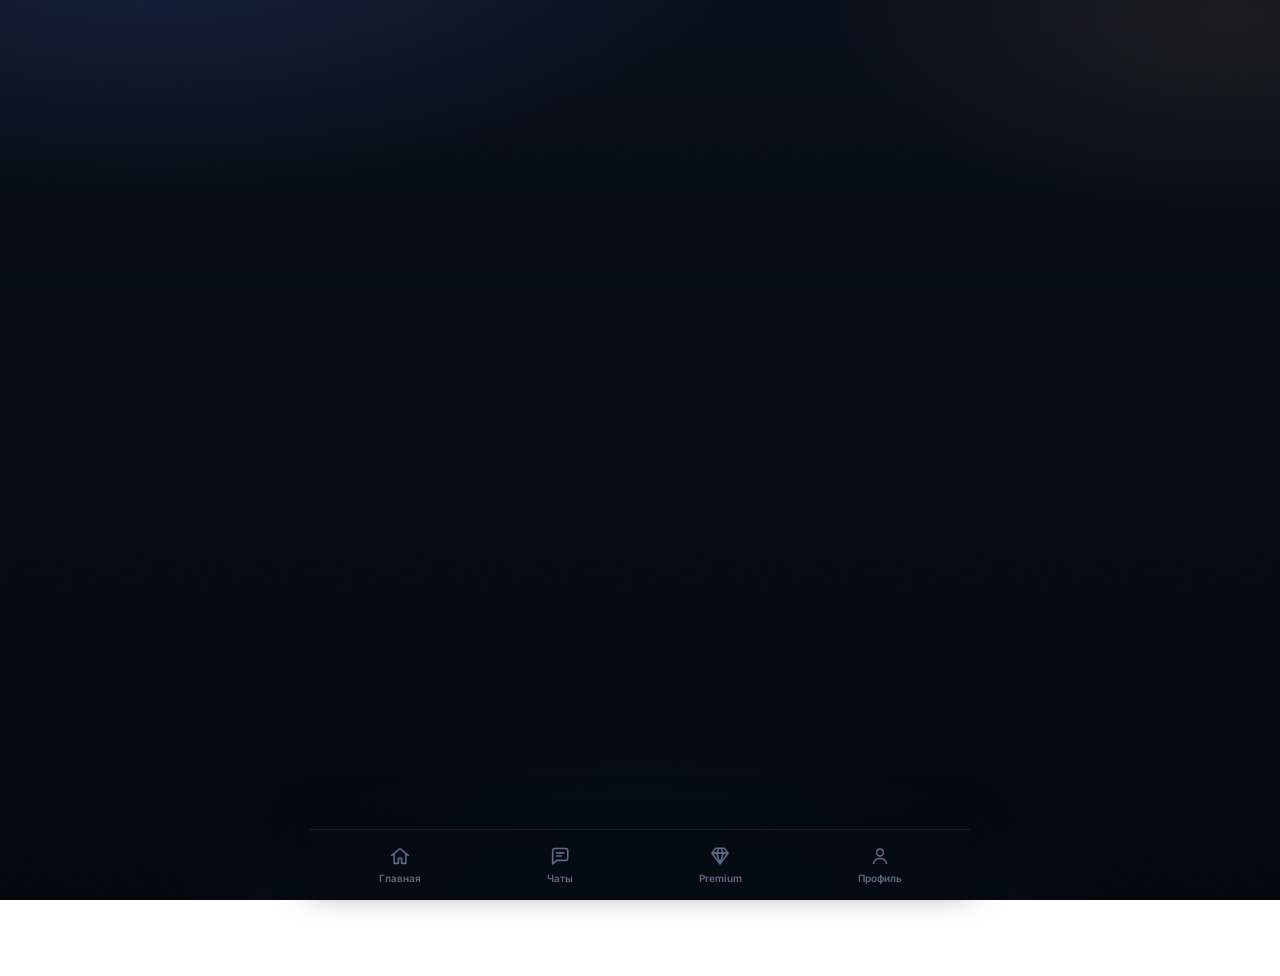
==== commit fa809672: "Update index.html" ====
--- a/index.html
+++ b/index.html
@@ -11,7 +11,7 @@
 <link rel="stylesheet" href="mini-app.css">
 <script src="https://telegram.org/js/telegram-web-app.js"></script>
 </head>
-<body class="mini-app-body" data-accent="sapphire" data-density="cozy">
+<body class="mini-app-body" data-theme="midnight" data-accent="sapphire" data-density="cozy">
 
 <svg class="svg-defs" xmlns="http://www.w3.org/2000/svg" aria-hidden="true" focusable="false"><defs>
 <symbol id="i-home" viewBox="0 0 24 24"><path d="M3 11.4 12 4l9 7.4"/><path d="M5.6 10.4V20h4.6v-5.4h3.6V20h4.6v-9.6"/></symbol>
@@ -40,7 +40,6 @@
 <symbol id="i-zap" viewBox="0 0 24 24"><path d="M13.2 2.6 4.6 13.6h6.3l-1 7.8 8.5-11h-6.2z"/></symbol>
 <symbol id="i-archive" viewBox="0 0 24 24"><rect x="3.4" y="4" width="17.2" height="4.4" rx="1.2"/><path d="M5.2 8.4v10.4a1.2 1.2 0 0 0 1.2 1.2h11.2a1.2 1.2 0 0 0 1.2-1.2V8.4M9.8 12.4h4.4"/></symbol>
 <symbol id="i-file" viewBox="0 0 24 24"><path d="M13.4 3.2H7a1.6 1.6 0 0 0-1.6 1.6v14.4A1.6 1.6 0 0 0 7 20.8h10a1.6 1.6 0 0 0 1.6-1.6V8.2z"/><path d="M13.4 3.2v5h5.2"/></symbol>
-<symbol id="i-file-search" viewBox="0 0 24 24"><path d="M13.4 3.2H7a1.6 1.6 0 0 0-1.6 1.6v14.4A1.6 1.6 0 0 0 7 20.8h10a1.6 1.6 0 0 0 1.6-1.6V8.2z"/><path d="M13.4 3.2v5h5.2"/><circle cx="10.9" cy="14.1" r="2.4"/><path d="m14.5 17.7 1.9 1.9"/></symbol>
 <symbol id="i-list" viewBox="0 0 24 24"><path d="M8.6 6.2h11.8M8.6 12h11.8M8.6 17.8h11.8"/><circle cx="4.2" cy="6.2" r="1.1"/><circle cx="4.2" cy="12" r="1.1"/><circle cx="4.2" cy="17.8" r="1.1"/></symbol>
 <symbol id="i-ban" viewBox="0 0 24 24"><circle cx="12" cy="12" r="8.6"/><path d="m6 6 12 12"/></symbol>
 <symbol id="i-send" viewBox="0 0 24 24"><path d="M21 3.4 3.4 10.7l6.7 2.6 2.6 6.7z"/><path d="M21 3.4 10.1 13.3"/></symbol>
@@ -49,20 +48,21 @@
 <symbol id="i-chart" viewBox="0 0 24 24"><path d="M4 20.2V3.8M4 20.2h16.2"/><path d="M8.4 16.4v-4.8M12.6 16.4V7.6M16.8 16.4v-3.2"/></symbol>
 <symbol id="i-pin" viewBox="0 0 24 24"><path d="M9.4 3.6h5.2l-.7 5.2 3.1 3.1H7l3.1-3.1z"/><path d="M12 11.9v8.5"/></symbol>
 <symbol id="i-eye-off" viewBox="0 0 24 24"><path d="M3.2 3.2 20.8 20.8"/><path d="M10.2 5.4A9.6 9.6 0 0 1 12 5.2c5 0 8.6 4 9.6 6.8-.4 1.1-1.2 2.4-2.4 3.6M6.5 7.1C4.6 8.4 3.2 10.3 2.4 12c1 2.8 4.6 6.8 9.6 6.8 1.4 0 2.6-.3 3.7-.8"/><path d="M9.6 9.8a3.3 3.3 0 0 0 4.6 4.6"/></symbol>
-<symbol id="i-eye" viewBox="0 0 24 24"><path d="M2.4 12C3.4 9.2 7 5.2 12 5.2s8.6 4 9.6 6.8c-1 2.8-4.6 6.8-9.6 6.8S3.4 14.8 2.4 12"/><circle cx="12" cy="12" r="3.2"/></symbol>
 <symbol id="i-sort" viewBox="0 0 24 24"><path d="M6.4 4.6v14.8M3 16l3.4 3.4L9.8 16M17.6 19.4V4.6M14.2 8l3.4-3.4L21 8"/></symbol>
-<symbol id="i-filter" viewBox="0 0 24 24"><path d="M3.6 5.2h16.8l-6.6 7.6v6.2l-3.6 1.8v-8z"/></symbol>
 <symbol id="i-bookmark" viewBox="0 0 24 24"><path d="M6.4 3.8h11.2v16.4L12 16.2l-5.6 4z"/></symbol>
 <symbol id="i-plus" viewBox="0 0 24 24"><path d="M12 4.8v14.4M4.8 12h14.4"/></symbol>
 <symbol id="i-x" viewBox="0 0 24 24"><path d="M5.6 5.6 18.4 18.4M18.4 5.6 5.6 18.4"/></symbol>
 <symbol id="i-info" viewBox="0 0 24 24"><circle cx="12" cy="12" r="8.6"/><path d="M12 11v5.4"/><circle cx="12" cy="7.9" r=".9" fill="currentColor" stroke="none"/></symbol>
-<symbol id="i-clock" viewBox="0 0 24 24"><circle cx="12" cy="12" r="8.6"/><path d="M12 7.2V12l3.2 2"/></symbol>
 <symbol id="i-mic" viewBox="0 0 24 24"><rect x="9.2" y="3.2" width="5.6" height="10.4" rx="2.8"/><path d="M5.6 11.4a6.4 6.4 0 0 0 12.8 0M12 17.8v3"/></symbol>
-<symbol id="i-video" viewBox="0 0 24 24"><rect x="3" y="6.2" width="12.6" height="11.6" rx="2.4"/><path d="m15.6 11 5.4-3.2v8.4L15.6 13z"/></symbol>
 <symbol id="i-sticker" viewBox="0 0 24 24"><path d="M20.4 12a8.4 8.4 0 1 0-8.4 8.4c1.2 0 8.4-7.2 8.4-8.4"/><path d="M12 20.4c0-4.6 3.8-8.4 8.4-8.4"/><circle cx="9.2" cy="10" r=".9" fill="currentColor" stroke="none"/><circle cx="14" cy="9.4" r=".9" fill="currentColor" stroke="none"/></symbol>
 <symbol id="i-sparkles" viewBox="0 0 24 24"><path d="m12 3.4 1.7 4.3 4.3 1.7-4.3 1.7L12 15.4l-1.7-4.3L6 9.4l4.3-1.7z"/><path d="m18.4 15.2.9 2.2 2.2.9-2.2.9-.9 2.2-.9-2.2-2.2-.9 2.2-.9z"/></symbol>
 <symbol id="i-grid" viewBox="0 0 24 24"><rect x="3.6" y="3.6" width="7" height="7" rx="1.6"/><rect x="13.4" y="3.6" width="7" height="7" rx="1.6"/><rect x="3.6" y="13.4" width="7" height="7" rx="1.6"/><rect x="13.4" y="13.4" width="7" height="7" rx="1.6"/></symbol>
 <symbol id="i-undo" viewBox="0 0 24 24"><path d="M4.2 9.4h9.6a5.6 5.6 0 0 1 0 11.2H8.4"/><path d="M7.6 5.4 3.6 9.4l4 4"/></symbol>
+<symbol id="i-palette" viewBox="0 0 24 24"><path d="M12 3.4a8.6 8.6 0 0 0 0 17.2c1.3 0 2-.9 2-1.9 0-1.4-1.2-1.8-1.2-3 0-.9.7-1.6 1.7-1.6h1.6a4.5 4.5 0 0 0 4.5-4.5c0-3.6-3.8-6.2-8.6-6.2"/><circle cx="7.6" cy="11.4" r="1.1" fill="currentColor" stroke="none"/><circle cx="10.4" cy="7.6" r="1.1" fill="currentColor" stroke="none"/><circle cx="15" cy="8.2" r="1.1" fill="currentColor" stroke="none"/></symbol>
+<symbol id="i-qr" viewBox="0 0 24 24"><rect x="3.6" y="3.6" width="6.4" height="6.4" rx="1.4"/><rect x="14" y="3.6" width="6.4" height="6.4" rx="1.4"/><rect x="3.6" y="14" width="6.4" height="6.4" rx="1.4"/><path d="M14 14h2.6v2.6H14zM18.4 18.4h2v2h-2zM14 19.4h1.4M19.4 14h1v1.6"/></symbol>
+<symbol id="i-coin" viewBox="0 0 24 24"><circle cx="12" cy="12" r="8.6"/><path d="M9.6 9.2h3.6a1.9 1.9 0 0 1 0 3.8H9.6M9.6 13h3.9a1.9 1.9 0 0 1 0 3.8H9.6M11.4 7.4v1.8M11.4 16.8v1.8"/></symbol>
+<symbol id="i-link" viewBox="0 0 24 24"><path d="M10.2 13.8a3.6 3.6 0 0 0 5.4.4l2.6-2.6a3.6 3.6 0 0 0-5.1-5.1l-1.5 1.5"/><path d="M13.8 10.2a3.6 3.6 0 0 0-5.4-.4l-2.6 2.6a3.6 3.6 0 0 0 5.1 5.1l1.5-1.5"/></symbol>
+<symbol id="i-plug" viewBox="0 0 24 24"><path d="M9 3.6v5M15 3.6v5M6.4 8.6h11.2v3.2a5.6 5.6 0 0 1-11.2 0z"/><path d="M12 17.4v3"/></symbol>
 </defs></svg>
 
 <div id="preloader" class="preloader">
@@ -90,7 +90,6 @@
     <header class="home-brandbar">
       <div class="home-brand-mark"><svg class="icon"><use href="#i-archive"></use></svg></div>
       <div class="home-brand-copy"><b>HadesSave</b><small>Архив твоих переписок</small></div>
-      <div class="home-brand-status"><i></i><span id="brand-status-text">ONLINE</span></div>
     </header>
 
     <div class="home-hero" data-reveal>
@@ -146,7 +145,7 @@
       </button>
       <button class="menu-item" onclick="switchTab('referrals')">
         <div class="menu-icon green"><svg class="icon"><use href="#i-gift"></use></svg></div>
-        <div class="menu-text"><b>Пригласить друга</b><small>+1 день Premium за каждого</small></div>
+        <div class="menu-text"><b>Пригласить друга</b><small>+1 день Premium вам обоим</small></div>
         <svg class="icon chevron"><use href="#i-arrow-right"></use></svg>
       </button>
       <button class="menu-item" onclick="openArchivePreset('unread')">
@@ -266,34 +265,72 @@
   <section id="view-settings" class="page">
     <div class="page-header">
       <button class="back-btn" onclick="switchTab('profile')"><svg class="icon"><use href="#i-back"></use></svg></button>
-      <div><h2>Настройки</h2><small>Подстрой архив под себя</small></div>
-    </div>
+      <div><h2>Настройки</h2><small>Тема, уведомления и медиа</small></div>
+    </div>
+
+    <div class="section-label">ТЕМА ОФОРМЛЕНИЯ</div>
+    <div class="theme-grid" id="theme-grid">
+      <button class="theme-tile" data-theme="midnight" onclick="setTheme('midnight')">
+        <span class="theme-swatch" style="--t1:#0d1322;--t2:#1c2742;--t3:#4d84ff"></span>
+        <b>Midnight</b><small>Глубокий navy</small>
+      </button>
+      <button class="theme-tile" data-theme="obsidian" onclick="setTheme('obsidian')">
+        <span class="theme-swatch" style="--t1:#0b0b0e;--t2:#1d1d23;--t3:#9aa4b5"></span>
+        <b>Obsidian</b><small>Чистый графит</small>
+      </button>
+      <button class="theme-tile" data-theme="abyss" onclick="setTheme('abyss')">
+        <span class="theme-swatch" style="--t1:#04121a;--t2:#0d3040;--t3:#22d3ee"></span>
+        <b>Abyss</b><small>Океанская глубь</small>
+      </button>
+      <button class="theme-tile" data-theme="plum" onclick="setTheme('plum')">
+        <span class="theme-swatch" style="--t1:#130a1e;--t2:#2c1a45;--t3:#a78bfa"></span>
+        <b>Plum</b><small>Тёмная слива</small>
+      </button>
+      <button class="theme-tile" data-theme="forest" onclick="setTheme('forest')">
+        <span class="theme-swatch" style="--t1:#071410;--t2:#123026;--t3:#34d399"></span>
+        <b>Forest</b><small>Хвойный</small>
+      </button>
+      <button class="theme-tile" data-theme="dune" onclick="setTheme('dune')">
+        <span class="theme-swatch" style="--t1:#15100a;--t2:#33261a;--t3:#f5c451"></span>
+        <b>Dune</b><small>Тёплый песок</small>
+      </button>
+    </div>
+
+    <div class="section-label">АКЦЕНТ</div>
+    <div class="accent-row" id="accent-row">
+      <button class="accent-dot" data-accent="sapphire" style="--a:#4d84ff" onclick="setAccent('sapphire')" aria-label="Сапфир"></button>
+      <button class="accent-dot" data-accent="gold" style="--a:#f5c451" onclick="setAccent('gold')" aria-label="Золото"></button>
+      <button class="accent-dot" data-accent="cyan" style="--a:#22d3ee" onclick="setAccent('cyan')" aria-label="Циан"></button>
+      <button class="accent-dot" data-accent="magenta" style="--a:#f472b6" onclick="setAccent('magenta')" aria-label="Магента"></button>
+      <button class="accent-dot" data-accent="lime" style="--a:#a3e635" onclick="setAccent('lime')" aria-label="Лайм"></button>
+      <button class="accent-dot" data-accent="violet" style="--a:#a78bfa" onclick="setAccent('violet')" aria-label="Фиолет"></button>
+    </div>
+
     <div class="section-label">УВЕДОМЛЕНИЯ</div>
     <div class="menu-group settings-group">
       <div class="setting-row"><span><b>Удалённые сообщения</b><small>Сообщать, когда что-то удалили</small></span><input type="checkbox" id="toggle-deletions" onchange="updateSetting('deletions', this.checked)"></div>
       <div class="setting-row"><span><b>Изменения</b><small>Сообщать о правках сообщений</small></span><input type="checkbox" id="toggle-edits" onchange="updateSetting('edits', this.checked)"></div>
     </div>
+
     <div class="section-label">МЕДИА</div>
     <div class="menu-group settings-group">
       <div class="setting-row"><span><b>Сохранять медиа</b><small>Фото, видео и голосовые</small></span><input type="checkbox" id="toggle-media" onchange="updateSetting('deleted_media', this.checked)"></div>
     </div>
-    <div class="section-label">ВНЕШНИЙ ВИД</div>
+
+    <div class="section-label">СПИСОК ЧАТОВ</div>
     <div class="menu-group settings-group">
-      <div class="setting-row"><span><b>Акцент интерфейса</b><small>Меняется сразу во всём приложении</small></span>
-        <select class="inline-select" id="accent-select" onchange="setAccent(this.value)">
-          <option value="sapphire">Сапфир</option><option value="gold">Золото</option><option value="cyan">Циан</option><option value="magenta">Магента</option><option value="lime">Лайм</option>
-        </select>
-      </div>
       <div class="setting-row"><span><b>Плотность списка</b><small>Компактно показывает больше чатов</small></span>
         <select class="inline-select" id="density-select" onchange="setDensity(this.value)">
           <option value="cozy">Свободно</option><option value="compact">Компактно</option>
         </select>
       </div>
-      <div class="setting-row"><span><b>Показывать превью</b><small>Последнее сообщение в списке чатов</small></span><input type="checkbox" id="toggle-preview" checked onchange="setPreviewVisible(this.checked)"></div>
-    </div>
+      <div class="setting-row"><span><b>Показывать превью</b><small>Последнее сообщение в списке</small></span><input type="checkbox" id="toggle-preview" checked onchange="setPreviewVisible(this.checked)"></div>
+      <div class="setting-row"><span><b>Счётчик сообщений</b><small>Число сообщений справа в строке</small></span><input type="checkbox" id="toggle-counter" checked onchange="setCounterVisible(this.checked)"></div>
+    </div>
+
     <div class="section-label">ДАННЫЕ</div>
     <div class="menu-group">
-      <button class="menu-item" onclick="resetLocalPreferences()"><div class="menu-icon gray"><svg class="icon"><use href="#i-undo"></use></svg></div><div class="menu-text"><b>Сбросить вид архива</b><small>Закрепления, скрытые чаты и сохранённые виды</small></div></button>
+      <button class="menu-item" onclick="resetLocalPreferences()"><div class="menu-icon gray"><svg class="icon"><use href="#i-undo"></use></svg></div><div class="menu-text"><b>Сбросить вид архива</b><small>Закрепления, скрытые чаты и пресеты</small></div></button>
       <button class="menu-item danger-action" onclick="clearArchive()"><div class="menu-icon red"><svg class="icon"><use href="#i-trash"></use></svg></div><div class="menu-text"><b>Очистить архив</b><small>Удалить всё без восстановления</small></div></button>
     </div>
   </section>
@@ -328,17 +365,12 @@
   <section id="view-premium-buy" class="page">
     <div class="page-header">
       <button class="back-btn" onclick="switchTab('premium')"><svg class="icon"><use href="#i-back"></use></svg></button>
-      <div><h2>Тарифы</h2><small>Оплата — на следующем шаге</small></div>
+      <div><h2>Тарифы</h2><small>Выбери срок — оплата на следующем шаге</small></div>
     </div>
     <div class="premium-sale-banner">
       <div class="premium-sale-spark"><svg class="icon"><use href="#i-zap"></use></svg></div>
       <span><b>Скидки до −60%</b><small>Действуют на все тарифы</small></span>
       <strong>−60%</strong>
-    </div>
-    <div class="premium-plans">
-      <button class="premium-plan" data-days="7" onclick="selectPremiumPlan(7)"><span class="premium-plan-days">7 дней</span><span class="premium-plan-price">45 ₽</span><span class="premium-plan-old">100 ₽</span><span class="premium-plan-discount">−55%</span></button>
-      <button class="premium-plan is-selected" data-days="14" onclick="selectPremiumPlan(14)"><span class="premium-plan-ribbon">ХИТ</span><span class="premium-plan-days">14 дней</span><span class="premium-plan-price">69 ₽</span><span class="premium-plan-old">150 ₽</span><span class="premium-plan-discount">−54%</span></button>
-      <button class="premium-plan" data-days="30" onclick="selectPremiumPlan(30)"><span class="premium-plan-ribbon">ВЫГОДНО</span><span class="premium-plan-days">30 дней</span><span class="premium-plan-price">120 ₽</span><span class="premium-plan-old">300 ₽</span><span class="premium-plan-discount">−60%</span></button>
     </div>
     <div class="premium-plan-list" id="premium-plan-list"></div>
     <div class="premium-selection-hint"><svg class="icon"><use href="#i-shield"></use></svg><span>Разовый платёж. Без автопродления и скрытых списаний.</span></div>
@@ -354,28 +386,39 @@
       <button class="back-btn" onclick="switchTab('premium-buy')"><svg class="icon"><use href="#i-back"></use></svg></button>
       <div><h2>Оплата</h2><small id="premium-checkout-status">Разовый платёж · без автопродления</small></div>
     </div>
-    <div class="premium-payment-hero">
-      <span class="premium-eyebrow">БЕЗОПАСНАЯ ОПЛАТА</span>
-      <h2>Почти готово</h2>
-      <p>Проверь тариф и укажи email — на него придёт чек.</p>
-    </div>
+
     <div class="premium-selected-order">
       <div class="premium-selected-order-top"><span>ТАРИФ</span><b id="premium-payment-days">14 дней</b></div>
       <div class="premium-selected-order-price"><span id="premium-payment-old">150 ₽</span><strong id="premium-payment-price">69 ₽</strong></div>
       <div id="premium-payment-saving" class="premium-selected-order-saving">Экономия 81 ₽ · скидка 54%</div>
-      <div class="premium-selected-order-note">Разовый платёж · без автопродления</div>
-    </div>
+      <div class="premium-selected-order-note"><svg class="icon"><use href="#i-check-circle"></use></svg>Доступ включится сразу после подтверждения оплаты</div>
+      <button class="order-change" onclick="switchTab('premium-buy')">Изменить тариф<svg class="icon"><use href="#i-arrow-right"></use></svg></button>
+    </div>
+
     <div class="premium-payment-box">
       <label class="premium-email-label" for="premium-email">Email для чека</label>
       <input type="email" id="premium-email" class="premium-email-input" placeholder="you@example.com" autocomplete="email" inputmode="email">
-      <label class="premium-email-label" for="premium-payment-method">Способ оплаты</label>
-      <div class="premium-payment-method-wrap">
-        <svg class="icon"><use href="#i-shield"></use></svg>
-        <select id="premium-payment-method" class="admin-input"><option value="2">СБП — по QR-коду</option><option value="13" disabled>Криптовалюта — скоро</option></select>
-        <svg class="icon"><use href="#i-arrow-right"></use></svg>
-      </div>
+      <div class="field-hint">На этот адрес придёт чек об оплате.</div>
+
+      <label class="premium-email-label">Способ оплаты</label>
+      <div class="method-tiles" id="method-tiles">
+        <button type="button" class="method-tile is-active" data-method="2">
+          <span class="method-glyph"><svg class="icon"><use href="#i-qr"></use></svg></span>
+          <span class="method-copy"><b>СБП</b><small>QR-код, без комиссии</small></span>
+          <svg class="icon method-radio"><use href="#i-check-circle"></use></svg>
+        </button>
+        <button type="button" class="method-tile" data-method="13" disabled>
+          <span class="method-glyph"><svg class="icon"><use href="#i-coin"></use></svg></span>
+          <span class="method-copy"><b>Криптовалюта</b><small>Скоро появится</small></span>
+          <svg class="icon method-radio"><use href="#i-check-circle"></use></svg>
+        </button>
+      </div>
+      <select id="premium-payment-method" class="hidden" aria-hidden="true" tabindex="-1">
+        <option value="2">СБП</option><option value="13" disabled>Криптовалюта</option>
+      </select>
+
       <button id="premium-action-btn" class="primary-button premium-pay-button" onclick="startPremiumPayment()">Оплатить 69 ₽<svg class="icon"><use href="#i-arrow-up-right"></use></svg></button>
-      <div class="premium-payment-secure-note"><svg class="icon"><use href="#i-lock"></use></svg><span>Платёж через Platega. Premium включится после подтверждения оплаты.</span></div>
+      <div class="premium-payment-secure-note"><svg class="icon"><use href="#i-lock"></use></svg><span>Платёж проходит на стороне Platega. Данные карты в HadesSave не хранятся.</span></div>
       <p class="premium-legal-note">Оплачивая, ты соглашаешься с <a href="https://telegra.ph/Polzovatelskoe-soglashenie-HadesSave-11-14" target="_blank" rel="noopener">условиями сервиса</a>.</p>
     </div>
   </section>
@@ -389,18 +432,23 @@
     <div class="referral-card">
       <div class="referral-gift-mark"><svg class="icon"><use href="#i-gift"></use></svg></div>
       <h2>+1 день Premium</h2>
-      <p>Друг запускает бота и подписывается на канал — тебе падает день Premium.</p>
-      <div class="referral-count"><strong id="ref-count">0</strong><small>друзей подключилось</small></div>
+      <p>Друг открывает бота по твоей ссылке, подписывается на канал и подключает бота к аккаунту. Premium получают оба.</p>
+      <div class="referral-reward">
+        <span><svg class="icon"><use href="#i-crown"></use></svg>Тебе +1 день</span>
+        <span><svg class="icon"><use href="#i-crown"></use></svg>Другу +1 день</span>
+      </div>
+      <div class="referral-count"><strong id="ref-count">0</strong><small>друзей подключили бота</small></div>
       <div class="referral-progress"><i id="ref-progress-bar"></i></div>
       <small class="referral-footnote" id="ref-progress-text">До следующего бонуса — 1 друг</small>
       <button class="primary-button" onclick="copyRefLink()">Скопировать ссылку<svg class="icon"><use href="#i-copy"></use></svg></button>
-      <button class="secondary-button full-width" onclick="shareRefLink()">Поделиться<svg class="icon"><use href="#i-send"></use></svg></button>
-    </div>
-    <div class="section-label">КАК ЭТО РАБОТАЕТ</div>
+      <button class="secondary-button full-width" onclick="shareRefLink()">Поделиться в Telegram<svg class="icon"><use href="#i-send"></use></svg></button>
+    </div>
+    <div class="section-label">КАК ЗАСЧИТЫВАЕТСЯ ДРУГ</div>
     <div class="steps-list">
-      <div class="step-row"><em>1</em><span><b>Отправь ссылку</b><small>Друг открывает бота по твоей ссылке</small></span></div>
-      <div class="step-row"><em>2</em><span><b>Он подписывается на канал</b><small>Это обязательное условие доступа</small></span></div>
-      <div class="step-row"><em>3</em><span><b>Тебе начисляется день</b><small>Автоматически, без заявок и ожидания</small></span></div>
+      <div class="step-row"><em>1</em><span class="step-icon"><svg class="icon"><use href="#i-link"></use></svg></span><span><b>Открывает бота по ссылке</b><small>Ссылка привязывает его к тебе</small></span></div>
+      <div class="step-row"><em>2</em><span class="step-icon"><svg class="icon"><use href="#i-send"></use></svg></span><span><b>Подписывается на канал</b><small>Обязательное условие доступа</small></span></div>
+      <div class="step-row"><em>3</em><span class="step-icon"><svg class="icon"><use href="#i-plug"></use></svg></span><span><b>Подключает бота к аккаунту</b><small>Архив начинает сохранять переписки</small></span></div>
+      <div class="step-row is-final"><em><svg class="icon"><use href="#i-check"></use></svg></em><span class="step-icon"><svg class="icon"><use href="#i-crown"></use></svg></span><span><b>Вам обоим +1 день Premium</b><small>Начисляется автоматически</small></span></div>
     </div>
   </section>
 
@@ -417,9 +465,9 @@
     </div>
     <div class="profile-metrics" id="profile-metrics"></div>
     <div class="menu-group">
-      <button class="menu-item" onclick="switchTab('settings')"><div class="menu-icon gray"><svg class="icon"><use href="#i-gear"></use></svg></div><div class="menu-text"><b>Настройки</b><small>Уведомления, медиа, внешний вид</small></div><svg class="icon chevron"><use href="#i-arrow-right"></use></svg></button>
+      <button class="menu-item" onclick="switchTab('settings')"><div class="menu-icon violet"><svg class="icon"><use href="#i-palette"></use></svg></div><div class="menu-text"><b>Оформление и настройки</b><small>Темы, акценты, уведомления</small></div><svg class="icon chevron"><use href="#i-arrow-right"></use></svg></button>
       <a class="menu-item" href="https://t.me/Hades_save_men" target="_blank" rel="noopener"><div class="menu-icon blue"><svg class="icon"><use href="#i-chat"></use></svg></div><div class="menu-text"><b>Поддержка</b><small>Ответим и поможем</small></div><svg class="icon chevron"><use href="#i-arrow-up-right"></use></svg></a>
-      <a class="menu-item" href="https://telegra.ph/Polzovatelskoe-soglashenie-HadesSave-11-14" target="_blank" rel="noopener"><div class="menu-icon violet"><svg class="icon"><use href="#i-file"></use></svg></div><div class="menu-text"><b>Соглашение</b><small>Условия и оплата</small></div><svg class="icon chevron"><use href="#i-arrow-up-right"></use></svg></a>
+      <a class="menu-item" href="https://telegra.ph/Polzovatelskoe-soglashenie-HadesSave-11-14" target="_blank" rel="noopener"><div class="menu-icon gray"><svg class="icon"><use href="#i-file"></use></svg></div><div class="menu-text"><b>Соглашение</b><small>Условия и оплата</small></div><svg class="icon chevron"><use href="#i-arrow-up-right"></use></svg></a>
     </div>
     <div id="admin-tab-btn" class="hidden">
       <div class="section-label">ИНСТРУМЕНТЫ</div>
@@ -540,7 +588,7 @@
 <!-- ══════════ МОДАЛКИ ══════════ -->
 <div id="history-modal" class="overlay" onclick="closeHistory(event)"><div class="dialog"><button class="dialog-close" onclick="closeHistory()" aria-label="Закрыть"><svg class="icon"><use href="#i-x"></use></svg></button><h3>История правок</h3><div id="history-body"></div></div></div>
 <div id="media-lightbox" class="overlay" onclick="closeLightbox(event)"><div class="dialog media-dialog"><button class="dialog-close" onclick="closeLightbox()" aria-label="Закрыть"><svg class="icon"><use href="#i-x"></use></svg></button><div id="lightbox-media-container" class="lightbox-media-box"></div><div class="lightbox-caption" id="lightbox-caption"></div></div></div>
-<div id="feature-modal" class="overlay" onclick="closeFeatureModal(event)"><div class="dialog"><button class="dialog-close" onclick="closeFeatureModal()" aria-label="Закрыть"><svg class="icon"><use href="#i-x"></use></svg></button><div class="dialog-mark" id="feature-mark"><svg class="icon"><use href="#i-sparkles"></use></svg></div><h3 id="feature-title"></h3><p id="feature-desc"></p><button class="primary-button" onclick="closeFeatureModal()">Понятно</button></div></div>
+<div id="feature-modal" class="overlay" onclick="closeFeatureModal(event)"><div class="dialog"><button class="dialog-close" onclick="closeFeatureModal()" aria-label="Закрыть"><svg class="icon"><use href="#i-x"></use></svg></button><div class="dialog-mark"><svg class="icon"><use href="#i-sparkles"></use></svg></div><h3 id="feature-title"></h3><p id="feature-desc"></p><button class="primary-button" onclick="closeFeatureModal()">Понятно</button></div></div>
 <div id="view-modal" class="overlay" onclick="closeSaveViewModal(event)"><div class="dialog"><button class="dialog-close" onclick="closeSaveViewModal()" aria-label="Закрыть"><svg class="icon"><use href="#i-x"></use></svg></button><h3>Сохранить вид</h3><p>Текущий поиск, фильтр и сортировка сохранятся как быстрый пресет.</p><input type="text" id="view-name-input" class="admin-input" placeholder="Например: Работа · непрочитанные" maxlength="32"><div class="view-summary" id="view-summary"></div><button class="primary-button" onclick="saveCurrentView()">Сохранить</button></div></div>
 <div id="admin-modal" class="overlay" onclick="closeAdminModal(event)">
   <div class="dialog">
--- a/mini-app.css
+++ b/mini-app.css
@@ -1,1806 +1,867 @@
-/* ========================================================================
-   HadesSave · Crimson Redesign 2026
-   Visual layer only. All IDs, handlers, API calls preserved.
-   ======================================================================== */
-
-:root {
-  --bg-main: #080608;
-  --bg-card: #140e12;
-  --bg-card-hover: #26121a;
-  --text-main: #fff7f8;
-  --text-muted: #a99ba2;
-  --accent-red: #ff244d;
-  --accent-purple: #a63c68;
-  --accent-yellow: #ffc45c;
-  --border-color: rgba(255, 66, 98, .17);
-  --hs-line: rgba(255, 73, 104, .18);
-  --hs-glow: rgba(255, 28, 67, .22);
+/* ═══════════════════════════════════════════════════════════════════════════
+   HadesSave · MIDNIGHT ARCHIVE — design system
+   Deep navy field · sapphire dominant · gold premium · full-chroma semantics
+   Все ID, классы и обработчики исходного приложения сохранены.
+   ═══════════════════════════════════════════════════════════════════════════ */
+
+:root{
+  /* поле и поверхности */
+  --ink-950:#05070d; --ink-900:#070a12; --ink-850:#0a0e1a; --ink-800:#0d1322;
+  --ink-750:#111829; --ink-700:#161f36; --ink-650:#1c2742; --ink-600:#243352;
+  --surface:rgba(255,255,255,.042); --surface-2:rgba(255,255,255,.068); --surface-3:rgba(255,255,255,.1);
+  --scrim:rgba(3,5,11,.78);
+  /* доминанта и акценты */
+  --sapphire:#4d84ff; --sapphire-deep:#2f5fd6; --sapphire-soft:rgba(77,132,255,.15);
+  --gold:#f5c451; --gold-deep:#dfaa2e; --gold-soft:rgba(245,196,81,.14);
+  --cyan:#22d3ee; --cyan-soft:rgba(34,211,238,.14);
+  --violet:#a78bfa; --violet-soft:rgba(167,139,250,.15);
+  --magenta:#f472b6; --magenta-soft:rgba(244,114,182,.15);
+  --lime:#a3e635; --lime-soft:rgba(163,230,53,.14);
+  --amber:#fb923c; --amber-soft:rgba(251,146,60,.15);
+  --rose:#ff5d73; --rose-soft:rgba(255,93,115,.14);
+  --green:#34d399; --green-soft:rgba(52,211,153,.14);
+  /* семантика */
+  --success:var(--green); --warning:var(--amber); --danger:var(--rose); --info:var(--cyan);
+  /* текст: холодные и тёплые нейтрали */
+  --text:#eef3fb; --text-2:#b6c2d6; --muted:#8b9ab4; --dim:#5d6b86; --warm:#f6efe2;
+  /* линии */
+  --line:rgba(148,175,225,.12); --line-2:rgba(148,175,225,.2); --line-3:rgba(148,175,225,.32);
+  /* акцент по умолчанию */
+  --accent:var(--sapphire); --accent-deep:var(--sapphire-deep); --accent-soft:var(--sapphire-soft); --accent-ink:#ffffff;
+  /* радиусы, тени, ритм */
+  --r-xs:8px; --r-sm:11px; --r-md:14px; --r-lg:18px; --r-xl:22px; --r-2xl:28px; --r-pill:999px;
+  --sh-1:0 2px 8px rgba(2,5,12,.4); --sh-2:0 10px 30px rgba(2,5,12,.42);
+  --sh-3:0 24px 64px rgba(2,5,12,.6); --sh-glow:0 0 32px rgba(77,132,255,.22);
+  --nav-h:76px; --ease:cubic-bezier(.22,.85,.28,1);
+  --row-h:74px;
 }
-
-*, *::before, *::after {
-  box-sizing: border-box;
-  margin: 0;
-  padding: 0;
-  -webkit-tap-highlight-color: transparent;
+body[data-accent="gold"]{--accent:var(--gold);--accent-deep:var(--gold-deep);--accent-soft:var(--gold-soft);--accent-ink:#241a05}
+body[data-accent="cyan"]{--accent:var(--cyan);--accent-deep:#0ea5c4;--accent-soft:var(--cyan-soft);--accent-ink:#04222a}
+body[data-accent="magenta"]{--accent:var(--magenta);--accent-deep:#db4f96;--accent-soft:var(--magenta-soft);--accent-ink:#2b0a1c}
+body[data-accent="lime"]{--accent:var(--lime);--accent-deep:#7fbf1a;--accent-soft:var(--lime-soft);--accent-ink:#15200a}
+body[data-density="compact"]{--row-h:60px}
+
+*,*::before,*::after{box-sizing:border-box;margin:0;padding:0;-webkit-tap-highlight-color:transparent}
+html,body{min-height:100%}
+html{scroll-behavior:smooth}
+body{
+  background:var(--ink-900);color:var(--text);
+  font-family:'Inter',-apple-system,BlinkMacSystemFont,'Segoe UI',Roboto,sans-serif;
+  font-size:15px;line-height:1.5;letter-spacing:-.011em;
+  -webkit-font-smoothing:antialiased;-moz-osx-font-smoothing:grayscale;
+  text-rendering:optimizeLegibility;
 }
-
-html, body {
-  min-height: 100%;
-  background: var(--bg-main);
-  color: var(--text-main);
-  font-family: 'Manrope', Inter, -apple-system, BlinkMacSystemFont, 'Segoe UI', sans-serif;
-  -webkit-font-smoothing: antialiased;
-  letter-spacing: -.012em;
+body.mini-app-body{
+  background:
+    radial-gradient(ellipse 80% 50% at 12% -8%,rgba(77,132,255,.17),transparent 58%),
+    radial-gradient(ellipse 60% 42% at 96% 2%,rgba(245,196,81,.075),transparent 52%),
+    radial-gradient(ellipse 70% 46% at 50% 108%,rgba(34,211,238,.07),transparent 56%),
+    linear-gradient(180deg,var(--ink-850) 0%,var(--ink-900) 42%,var(--ink-950) 100%);
+  background-attachment:fixed;
+  padding-bottom:calc(var(--nav-h) + env(safe-area-inset-bottom));
+  overflow-x:hidden;
 }
-
-body.mini-app-body {
-  background-color: #080608;
-  background-image:
-    radial-gradient(ellipse at 50% -12%, rgba(235, 18, 62, .22), transparent 46%),
-    radial-gradient(ellipse at -8% 48%, rgba(111, 12, 43, .18), transparent 38%),
-    radial-gradient(ellipse at 108% 78%, rgba(96, 9, 32, .11), transparent 35%);
-  padding-bottom: calc(88px + env(safe-area-inset-bottom));
-  overflow-x: hidden;
-  line-height: 1.45;
+body::before{
+  content:'';position:fixed;inset:0;z-index:0;pointer-events:none;opacity:.5;
+  background-image:url("data:image/svg+xml,%3Csvg xmlns='http://www.w3.org/2000/svg' width='140' height='140'%3E%3Cfilter id='n'%3E%3CfeTurbulence type='fractalNoise' baseFrequency='.85' numOctaves='3'/%3E%3CfeColorMatrix type='saturate' values='0'/%3E%3C/filter%3E%3Crect width='140' height='140' filter='url(%23n)' opacity='.045'/%3E%3C/svg%3E");
 }
-
-.hidden { display: none !important; }
-
-.svg-defs {
-  position: absolute;
-  width: 0;
-  height: 0;
-  overflow: hidden;
-  pointer-events: none;
+img{max-width:100%;display:block}
+button,input,select,textarea{font:inherit;color:inherit}
+button{background:none;border:0;cursor:pointer}
+a{color:var(--accent);text-decoration:none}
+h1,h2,h3,h4,b,strong{letter-spacing:-.028em;font-weight:700}
+.hidden{display:none!important}
+.full-width{width:100%}
+.svg-defs{position:absolute;width:0;height:0;overflow:hidden;pointer-events:none}
+.icon{width:22px;height:22px;fill:none;stroke:currentColor;stroke-width:1.75;stroke-linecap:round;stroke-linejoin:round;flex:0 0 auto;display:inline-block;overflow:visible;shape-rendering:geometricPrecision}
+
+/* ── скроллбары в языке интерфейса ─────────────────────────────────────── */
+*{scrollbar-width:thin;scrollbar-color:var(--accent-soft) transparent}
+::-webkit-scrollbar{width:8px;height:8px}
+::-webkit-scrollbar-track{background:rgba(148,175,225,.05);border-radius:var(--r-pill)}
+::-webkit-scrollbar-thumb{background:linear-gradient(180deg,var(--accent),var(--accent-deep));border-radius:var(--r-pill);border:2px solid transparent;background-clip:padding-box}
+::-webkit-scrollbar-thumb:hover{background:linear-gradient(180deg,var(--accent),var(--cyan));background-clip:padding-box}
+::-webkit-scrollbar-corner{background:transparent}
+
+/* ── оболочка ──────────────────────────────────────────────────────────── */
+.hs-app{position:relative;z-index:1;width:100%;max-width:660px;min-height:100dvh;margin:0 auto;padding:max(10px,env(safe-area-inset-top)) 0 26px}
+.page{display:none;padding:14px 18px 28px}
+.page.active{display:block}
+.page.active>*{animation:riseIn .42s var(--ease) both}
+.page.active>*:nth-child(1){animation-delay:.02s}
+.page.active>*:nth-child(2){animation-delay:.06s}
+.page.active>*:nth-child(3){animation-delay:.1s}
+.page.active>*:nth-child(4){animation-delay:.14s}
+.page.active>*:nth-child(5){animation-delay:.18s}
+.page.active>*:nth-child(6){animation-delay:.22s}
+.page.active>*:nth-child(n+7){animation-delay:.26s}
+@keyframes riseIn{from{opacity:0;transform:translateY(14px)}to{opacity:1;transform:none}}
+[data-reveal]{opacity:0;transform:translateY(18px);transition:opacity .55s var(--ease),transform .55s var(--ease)}
+[data-reveal].revealed{opacity:1;transform:none}
+.page.active>[data-reveal]{animation:none}
+
+/* ── прелоадер ─────────────────────────────────────────────────────────── */
+.preloader{position:fixed;inset:0;z-index:4000;display:flex;flex-direction:column;align-items:center;justify-content:center;gap:18px;background:radial-gradient(ellipse at 50% 30%,rgba(77,132,255,.14),transparent 60%),var(--ink-900)}
+.preloader.hidden{display:none}
+.preloader-mark{width:64px;height:64px;display:grid;place-items:center;border-radius:20px;color:var(--accent);background:var(--accent-soft);border:1px solid var(--line-2);box-shadow:var(--sh-glow);animation:floaty 2.6s ease-in-out infinite}
+.preloader-mark .icon{width:30px;height:30px}
+@keyframes floaty{0%,100%{transform:translateY(0)}50%{transform:translateY(-7px)}}
+.spinner{width:34px;height:34px;border:3px solid rgba(148,175,225,.14);border-top-color:var(--accent);border-right-color:var(--cyan);border-radius:50%;animation:spin .8s linear infinite}
+@keyframes spin{to{transform:rotate(360deg)}}
+.preloader-text{color:var(--muted);font-size:13px;font-weight:500}
+.launch-error{padding:60px 26px;text-align:center;color:var(--text);font-size:15px;line-height:1.6}
+
+/* ── брендбар ──────────────────────────────────────────────────────────── */
+.home-brandbar{display:flex;align-items:center;gap:12px;padding:6px 2px 16px}
+.home-brand-mark{display:grid;place-items:center;width:44px;height:44px;flex:0 0 44px;border-radius:15px;color:var(--accent);background:linear-gradient(150deg,var(--accent-soft),rgba(34,211,238,.08));border:1px solid var(--line-2);box-shadow:inset 0 1px rgba(255,255,255,.08),0 0 22px rgba(77,132,255,.14)}
+.home-brand-mark .icon{width:24px;height:24px}
+.home-brand-copy{min-width:0;display:flex;flex-direction:column;gap:1px}
+.home-brand-copy b{font-size:19px;font-weight:800;color:#fff}
+.home-brand-copy small{font-size:11px;color:var(--muted)}
+.home-brand-status{display:inline-flex;align-items:center;gap:6px;margin-left:auto;padding:5px 10px;border:1px solid var(--line);border-radius:var(--r-pill);background:var(--surface);color:var(--dim);font-size:9px;font-weight:800;letter-spacing:.14em}
+.home-brand-status i{width:6px;height:6px;border-radius:50%;background:var(--green);box-shadow:0 0 9px var(--green);animation:pulse 2.4s ease-in-out infinite}
+@keyframes pulse{0%,100%{opacity:1}50%{opacity:.4}}
+
+/* ── hero ──────────────────────────────────────────────────────────────── */
+.home-hero{position:relative;display:flex;align-items:center;min-height:214px;overflow:hidden;isolation:isolate;margin:2px 0 14px;padding:24px 20px;border:1px solid var(--line-2);border-radius:var(--r-2xl);background:linear-gradient(135deg,rgba(77,132,255,.14),rgba(13,19,34,.94) 52%,rgba(167,139,250,.09));box-shadow:var(--sh-2),inset 0 1px rgba(255,255,255,.07)}
+.hero-mesh{position:absolute;inset:-30%;z-index:-2;background:
+  radial-gradient(circle at 78% 22%,rgba(77,132,255,.34),transparent 42%),
+  radial-gradient(circle at 92% 88%,rgba(245,196,81,.2),transparent 40%),
+  radial-gradient(circle at 40% 96%,rgba(34,211,238,.2),transparent 44%),
+  radial-gradient(circle at 12% 8%,rgba(167,139,250,.18),transparent 40%);
+  filter:blur(14px);animation:meshDrift 22s ease-in-out infinite alternate}
+@keyframes meshDrift{0%{transform:translate3d(0,0,0) scale(1)}50%{transform:translate3d(-4%,3%,0) scale(1.08)}100%{transform:translate3d(3%,-3%,0) scale(1.04)}}
+.hero-grain{position:absolute;inset:0;z-index:-1;opacity:.5;background-image:url("data:image/svg+xml,%3Csvg xmlns='http://www.w3.org/2000/svg' width='120' height='120'%3E%3Cfilter id='g'%3E%3CfeTurbulence type='fractalNoise' baseFrequency='.9' numOctaves='2'/%3E%3C/filter%3E%3Crect width='120' height='120' filter='url(%23g)' opacity='.06'/%3E%3C/svg%3E")}
+.home-hero-copy{position:relative;z-index:2;width:70%;max-width:340px}
+.home-hero-kicker{display:block;color:var(--accent);font-size:9px;font-weight:800;letter-spacing:.2em}
+.home-hero h1{margin:10px 0 9px;font-size:clamp(27px,7.2vw,36px);line-height:1.04;font-weight:900;color:#fff}
+.home-hero h1 em{font-style:normal;background:linear-gradient(100deg,var(--gold),#ffe6a8 55%,var(--gold-deep));-webkit-background-clip:text;background-clip:text;-webkit-text-fill-color:transparent;filter:drop-shadow(0 0 20px rgba(245,196,81,.28))}
+.home-hero p{max-width:270px;color:var(--text-2);font-size:12px;line-height:1.6}
+.hero-actions{display:flex;align-items:center;gap:9px;margin-top:17px}
+.home-hero-button{display:inline-flex;align-items:center;gap:9px;min-height:44px;padding:0 19px;border-radius:var(--r-md);color:var(--accent-ink);background:linear-gradient(135deg,var(--accent),var(--accent-deep));box-shadow:0 10px 26px rgba(47,95,214,.34),inset 0 1px rgba(255,255,255,.24);font-size:13px;font-weight:700;transition:transform .16s var(--ease),box-shadow .2s}
+.home-hero-button:hover{box-shadow:0 14px 34px rgba(47,95,214,.44),inset 0 1px rgba(255,255,255,.3)}
+.home-hero-button:active{transform:scale(.96)}
+.home-hero-button .icon{width:17px;height:17px}
+.hero-ghost-button{width:44px;height:44px;display:grid;place-items:center;border:1px solid var(--line-2);border-radius:var(--r-md);background:var(--surface);color:var(--text-2);transition:background .2s,color .2s,transform .16s}
+.hero-ghost-button:hover{background:var(--surface-2);color:#fff}
+.hero-ghost-button:active{transform:scale(.94)}
+.home-hero-art{position:absolute;z-index:1;right:0;top:0;bottom:0;width:44%;pointer-events:none}
+.hero-orbit{position:absolute;border-radius:50%;transform:rotate(-16deg)}
+.hero-orbit-one{width:196px;height:196px;right:-24px;top:8px;border:1px solid rgba(77,132,255,.26);box-shadow:inset 0 0 46px rgba(77,132,255,.1);animation:orbitSpin 26s linear infinite}
+.hero-orbit-two{width:146px;height:146px;right:2px;top:34px;border:1px solid rgba(245,196,81,.2);animation:orbitSpin 18s linear infinite reverse}
+.hero-orbit-three{width:98px;height:98px;right:26px;top:58px;border:1px dashed rgba(34,211,238,.24);animation:orbitSpin 12s linear infinite}
+@keyframes orbitSpin{to{transform:rotate(344deg)}}
+.hero-crown{position:absolute;top:60px;right:36px;display:grid;place-items:center;width:84px;height:84px;border:1px solid rgba(245,196,81,.34);border-radius:26px;color:var(--gold);background:linear-gradient(150deg,rgba(245,196,81,.18),rgba(13,19,34,.72));box-shadow:0 0 40px rgba(245,196,81,.18),inset 0 1px rgba(255,255,255,.12);transform:rotate(8deg);animation:crownFloat 5.5s ease-in-out infinite}
+@keyframes crownFloat{0%,100%{transform:rotate(8deg) translateY(0)}50%{transform:rotate(5deg) translateY(-8px)}}
+.hero-crown .icon{width:44px;height:44px;stroke-width:1.5;filter:drop-shadow(0 0 12px rgba(245,196,81,.55))}
+.hero-art-glow{position:absolute;right:38px;bottom:18px;width:82px;height:24px;border-radius:50%;background:rgba(77,132,255,.4);filter:blur(20px)}
+.hero-spark{position:absolute;width:4px;height:4px;border-radius:50%;background:var(--cyan);box-shadow:0 0 10px var(--cyan)}
+.hero-spark.s1{right:130px;top:36px;animation:sparkle 3.4s ease-in-out infinite}
+.hero-spark.s2{right:22px;top:150px;background:var(--gold);box-shadow:0 0 10px var(--gold);animation:sparkle 4.2s ease-in-out .8s infinite}
+.hero-spark.s3{right:96px;top:184px;background:var(--magenta);box-shadow:0 0 10px var(--magenta);animation:sparkle 3.8s ease-in-out 1.6s infinite}
+@keyframes sparkle{0%,100%{opacity:0;transform:scale(.4)}50%{opacity:1;transform:scale(1.3)}}
+
+/* ── карточка пользователя ─────────────────────────────────────────────── */
+.user-header{display:flex;align-items:center;gap:13px;margin:0 0 14px;padding:13px 14px;border:1px solid var(--line);border-radius:var(--r-xl);background:var(--surface);backdrop-filter:blur(18px);-webkit-backdrop-filter:blur(18px);box-shadow:inset 0 1px rgba(255,255,255,.04)}
+.avatar{position:relative;width:54px;height:54px;flex:0 0 54px;display:grid;place-items:center;border-radius:50%;background:linear-gradient(140deg,var(--sapphire),var(--violet) 60%,var(--cyan));color:#fff;font-weight:800;font-size:21px;overflow:hidden;isolation:isolate;box-shadow:0 0 0 2px rgba(77,132,255,.24),0 6px 18px rgba(2,5,12,.4)}
+.avatar-img{position:absolute;inset:0;width:100%;height:100%;object-fit:cover;backface-visibility:hidden;transform:translateZ(0);transition:opacity .28s ease}
+.user-info{min-width:0;flex:1}
+.name-row{display:flex;align-items:center;gap:8px;flex-wrap:wrap}
+.user-info h2{font-size:17px;font-weight:700;color:#fff;overflow-wrap:anywhere}
+.user-id{margin-top:3px;font-family:'JetBrains Mono',ui-monospace,monospace;color:var(--dim);font-size:11px}
+.premium-badge{display:inline-flex;padding:3px 9px;border:1px solid rgba(245,196,81,.5);border-radius:var(--r-xs);background:linear-gradient(120deg,var(--gold-soft),rgba(245,196,81,.05));color:var(--gold);font-size:9px;font-weight:800;letter-spacing:.1em}
+.premium-timer{display:inline-flex;align-items:center;gap:6px;margin-top:7px;padding:4px 10px;border:1px solid rgba(245,196,81,.24);border-radius:var(--r-xs);background:rgba(245,196,81,.07);color:var(--gold);font-size:11px;font-weight:600;font-variant-numeric:tabular-nums}
+.premium-timer .icon{width:13px;height:13px}
+.user-header-go{width:34px;height:34px;display:grid;place-items:center;border:1px solid var(--line);border-radius:var(--r-sm);background:var(--surface);color:var(--muted);transition:color .2s,transform .16s}
+.user-header-go:active{transform:scale(.92)}
+.user-header-go .icon{width:16px;height:16px}
+
+/* ── метрики ───────────────────────────────────────────────────────────── */
+.stats-grid{display:grid;grid-template-columns:repeat(2,minmax(0,1fr));gap:10px;margin-bottom:20px}
+.stat-card{position:relative;overflow:hidden;min-height:88px;padding:15px 16px;display:flex;flex-direction:column;justify-content:center;gap:4px;text-align:left;border:1px solid var(--line);border-radius:var(--r-xl);background:linear-gradient(150deg,var(--surface-2),rgba(13,19,34,.7));backdrop-filter:blur(16px);-webkit-backdrop-filter:blur(16px);box-shadow:inset 0 1px rgba(255,255,255,.045);transition:transform .18s var(--ease),border-color .2s,box-shadow .2s}
+button.stat-card:hover{transform:translateY(-2px);border-color:var(--line-3);box-shadow:var(--sh-2)}
+button.stat-card:active{transform:scale(.98)}
+.stat-card strong{font-size:27px;line-height:1.02;font-weight:900;color:#fff;font-variant-numeric:tabular-nums;letter-spacing:-.04em}
+.stat-card span{color:var(--muted);font-size:11px;font-weight:600}
+.stat-card::after{content:'';position:absolute;right:-24px;top:-24px;width:78px;height:78px;border-radius:50%;background:var(--tone,var(--accent));opacity:.14;filter:blur(14px)}
+.stat-glyph{position:absolute;right:13px;top:13px;width:17px;height:17px;color:var(--tone,var(--accent));opacity:.85}
+.tone-sapphire{--tone:var(--sapphire)}.tone-gold{--tone:var(--gold)}.tone-cyan{--tone:var(--cyan)}
+.tone-violet{--tone:var(--violet)}.tone-green{--tone:var(--green)}.tone-rose{--tone:var(--rose)}
+.tone-amber{--tone:var(--amber)}.tone-lime{--tone:var(--lime)}.tone-magenta{--tone:var(--magenta)}
+
+/* ── заголовки секций ──────────────────────────────────────────────────── */
+.home-section-heading{display:flex;align-items:center;justify-content:space-between;gap:12px;margin:0 2px 10px}
+.section-label{margin:22px 2px 10px;color:var(--dim);font-size:10px;font-weight:800;letter-spacing:.18em;text-transform:uppercase}
+.home-section-heading .section-label{margin:0}
+.home-prefix-pencil,.profile-admin-pencil{width:36px;height:36px;display:grid;place-items:center;border:1px solid var(--line-2);border-radius:var(--r-sm);background:var(--accent-soft);color:var(--accent);transition:transform .16s}
+.home-prefix-pencil:active,.profile-admin-pencil:active{transform:scale(.92)}
+.home-prefix-pencil .icon,.profile-admin-pencil .icon{width:17px;height:17px}
+.profile-admin-pencil{margin-left:auto;width:40px;height:40px}
+
+/* ── меню ──────────────────────────────────────────────────────────────── */
+.menu-group{overflow:hidden;margin-bottom:14px;border:1px solid var(--line);border-radius:var(--r-xl);background:var(--surface);backdrop-filter:blur(18px);-webkit-backdrop-filter:blur(18px);box-shadow:inset 0 1px rgba(255,255,255,.04)}
+.menu-item{width:100%;min-height:70px;display:flex;align-items:center;gap:13px;padding:13px 15px;border-bottom:1px solid rgba(148,175,225,.07);color:inherit;text-align:left;text-decoration:none;transition:background .18s}
+.menu-item:last-child{border-bottom:0}
+.menu-item:hover,.feature-row:hover{background:var(--surface-2)}
+.menu-item:active,.feature-row:active{background:var(--surface-3)}
+.menu-icon{width:44px;height:44px;display:grid;place-items:center;flex:0 0 44px;border-radius:var(--r-md);border:1px solid transparent;transition:transform .2s var(--ease)}
+.menu-item:hover .menu-icon{transform:scale(1.06) rotate(-3deg)}
+.menu-icon .icon{width:21px;height:21px}
+.menu-icon.blue{background:var(--sapphire-soft);color:var(--sapphire);border-color:rgba(77,132,255,.24)}
+.menu-icon.violet,.menu-icon.purple{background:var(--violet-soft);color:var(--violet);border-color:rgba(167,139,250,.24)}
+.menu-icon.green{background:var(--green-soft);color:var(--green);border-color:rgba(52,211,153,.24)}
+.menu-icon.red{background:var(--rose-soft);color:var(--rose);border-color:rgba(255,93,115,.24)}
+.menu-icon.yellow{background:var(--gold-soft);color:var(--gold);border-color:rgba(245,196,81,.26)}
+.menu-icon.cyan{background:var(--cyan-soft);color:var(--cyan);border-color:rgba(34,211,238,.24)}
+.menu-icon.gray{background:var(--surface-2);color:var(--text-2);border-color:var(--line)}
+.menu-text{display:flex;flex:1;min-width:0;flex-direction:column;gap:2px}
+.menu-text b,.feature-row b{font-size:14px;font-weight:600;color:#fff}
+.menu-text small,.feature-row small{font-size:11px;line-height:1.4;color:var(--muted)}
+.menu-tag{padding:3px 8px;border-radius:var(--r-xs);font-size:9px;font-weight:800;letter-spacing:.04em;background:var(--tone-soft,var(--accent-soft));color:var(--tone,var(--accent))}
+.menu-tag.tone-gold{background:var(--gold-soft);color:var(--gold)}
+.menu-tag.tone-violet{background:var(--violet-soft);color:var(--violet)}
+.chevron{width:17px;height:17px;color:var(--dim)}
+.danger-action .menu-text b{color:var(--rose)}
+
+/* ── превью Premium ────────────────────────────────────────────────────── */
+.home-premium-preview{position:relative;overflow:hidden;margin:4px 0 16px;padding:16px;border:1px solid rgba(245,196,81,.22);border-radius:var(--r-xl);background:linear-gradient(140deg,rgba(245,196,81,.09),rgba(255,255,255,.022) 62%),var(--surface);backdrop-filter:blur(18px);-webkit-backdrop-filter:blur(18px)}
+.home-premium-preview-head{display:flex;align-items:center;gap:11px;margin-bottom:14px}
+.home-premium-gem{width:42px;height:42px;flex:0 0 42px;display:grid;place-items:center;border-radius:var(--r-md);background:linear-gradient(140deg,var(--gold-soft),rgba(245,196,81,.04));color:var(--gold);border:1px solid rgba(245,196,81,.28)}
+.home-premium-gem .icon{width:21px;height:21px}
+.home-premium-preview-head>div{display:flex;flex:1;min-width:0;flex-direction:column;gap:1px}
+.home-premium-preview-head b{font-size:14px;color:#fff;font-weight:700}
+.home-premium-preview-head small{font-size:10px;color:var(--muted)}
+.home-premium-more{width:34px;height:34px;display:grid;place-items:center;border:1px solid var(--line);border-radius:var(--r-sm);background:var(--surface);color:var(--muted)}
+.home-premium-more .icon{width:16px;height:16px}
+.home-premium-preview-grid{display:grid;grid-template-columns:repeat(2,minmax(0,1fr));gap:8px}
+.home-premium-preview-item{display:flex;align-items:center;gap:8px;min-height:44px;padding:9px 11px;border:1px solid rgba(148,175,225,.09);border-radius:var(--r-md);background:rgba(255,255,255,.028);color:var(--text-2);font-size:11px;font-weight:600;line-height:1.3}
+.home-premium-preview-item .icon{width:17px;height:17px;flex:0 0 17px;color:var(--gold)}
+.home-premium-details{display:flex;align-items:center;justify-content:center;gap:6px;width:100%;margin-top:12px;padding:8px 0 0;color:var(--gold);font-size:12px;font-weight:700}
+.home-premium-details .icon{width:15px;height:15px}
+
+/* ── лента событий ─────────────────────────────────────────────────────── */
+.activity-feed{display:flex;flex-direction:column;gap:8px;margin-bottom:8px}
+.activity-item{display:flex;align-items:center;gap:11px;padding:11px 13px;border:1px solid var(--line);border-radius:var(--r-lg);background:var(--surface);transition:background .18s,transform .18s}
+.activity-item:hover{background:var(--surface-2);transform:translateX(2px)}
+.activity-glyph{width:34px;height:34px;flex:0 0 34px;display:grid;place-items:center;border-radius:var(--r-sm);background:var(--tone-soft,var(--accent-soft));color:var(--tone,var(--accent))}
+.activity-glyph .icon{width:17px;height:17px}
+.activity-copy{flex:1;min-width:0;display:flex;flex-direction:column;gap:1px}
+.activity-copy b{font-size:12.5px;font-weight:600;color:#fff;overflow:hidden;text-overflow:ellipsis;white-space:nowrap}
+.activity-copy small{font-size:10.5px;color:var(--muted);overflow:hidden;text-overflow:ellipsis;white-space:nowrap}
+.activity-item time{font-size:10px;color:var(--dim);white-space:nowrap;font-variant-numeric:tabular-nums}
+
+/* ── шапка страницы ────────────────────────────────────────────────────── */
+.page-header{display:flex;align-items:center;gap:12px;min-height:48px;margin:0 0 18px}
+.page-header>div{flex:1;min-width:0}
+.page-header h2{font-size:23px;font-weight:800;color:#fff}
+.page-header small{display:block;margin-top:3px;color:var(--muted);font-size:11.5px}
+.back-btn,.icon-action{width:42px;height:42px;display:grid;place-items:center;border:1px solid var(--line);border-radius:var(--r-md);background:var(--surface);color:#fff;flex:0 0 auto;transition:background .18s,transform .16s}
+.back-btn:hover,.icon-action:hover{background:var(--surface-2)}
+.back-btn:active,.icon-action:active{transform:scale(.93)}
+.back-btn .icon{width:20px;height:20px}
+.icon-action{color:var(--accent)}
+.icon-action .icon{width:19px;height:19px}
+.icon-action.spinning .icon{animation:spin .7s linear infinite}
+
+/* ── поиск ─────────────────────────────────────────────────────────────── */
+.search-bar{height:48px;display:flex;align-items:center;gap:10px;padding:0 14px;background:var(--surface);backdrop-filter:blur(18px);-webkit-backdrop-filter:blur(18px);border:1px solid var(--line);border-radius:var(--r-lg);margin:0 0 12px;transition:border-color .2s,box-shadow .2s}
+.search-bar:focus-within{border-color:var(--accent);box-shadow:0 0 0 3px var(--accent-soft)}
+.search-bar .icon{width:18px;color:var(--dim)}
+.search-bar input{width:100%;min-width:0;border:0;outline:0;background:transparent;color:#fff;font-size:14px}
+.search-bar input::placeholder{color:var(--dim)}
+.search-bar input::-webkit-search-cancel-button{display:none}
+.search-clear{width:26px;height:26px;display:grid;place-items:center;border-radius:50%;background:var(--surface-2);color:var(--muted)}
+.search-clear .icon{width:13px;height:13px}
+
+/* ── тулбар архива ─────────────────────────────────────────────────────── */
+.chats-titlebar{display:flex;justify-content:space-between;align-items:flex-end;gap:12px;margin-bottom:16px}
+.chats-titlebar h2{margin:5px 0 3px;font-size:28px;font-weight:900;color:#fff}
+.chats-titlebar small{color:var(--muted);font-size:11.5px}
+.chats-title-actions{display:flex;gap:8px}
+.chats-title-icon{display:grid;place-items:center;width:42px;height:42px;border-radius:var(--r-md);color:var(--accent);background:var(--accent-soft);border:1px solid var(--line-2);transition:transform .16s,background .2s}
+.chats-title-icon:active{transform:scale(.92)}
+.chats-title-icon.is-on{background:var(--accent);color:var(--accent-ink);border-color:transparent}
+.chats-title-icon .icon{width:19px;height:19px}
+.archive-toolbar{display:flex;flex-direction:column;gap:10px;margin-bottom:12px}
+.archive-filter-tabs{display:flex;gap:6px;overflow-x:auto;padding:2px 0 6px;scroll-snap-type:x proximity}
+.archive-filter-tabs::-webkit-scrollbar{height:4px}
+.chat-tab{flex:0 0 auto;scroll-snap-align:start;min-height:34px;padding:0 14px;border:1px solid var(--line);border-radius:var(--r-pill);background:var(--surface);color:var(--muted);font-size:12px;font-weight:600;white-space:nowrap;transition:all .18s var(--ease)}
+.chat-tab:hover{color:var(--text);border-color:var(--line-3)}
+.chat-tab.active{color:var(--accent-ink);background:linear-gradient(135deg,var(--accent),var(--accent-deep));border-color:transparent;box-shadow:0 6px 18px rgba(47,95,214,.28)}
+.archive-sort{position:relative;display:flex;align-items:center;gap:9px;height:42px;padding:0 13px;border:1px solid var(--line);border-radius:var(--r-md);background:var(--surface)}
+.archive-sort .icon{width:16px;height:16px;color:var(--dim);pointer-events:none}
+.archive-sort select{flex:1;min-width:0;height:100%;border:0;outline:0;background:transparent;color:var(--text);font-size:13px;font-weight:600;appearance:none;cursor:pointer}
+.archive-sort select option{background:var(--ink-750);color:var(--text)}
+.archive-sort::after{content:'';position:absolute;right:14px;width:7px;height:7px;border-right:1.6px solid var(--dim);border-bottom:1.6px solid var(--dim);transform:rotate(45deg) translateY(-2px);pointer-events:none}
+.views-row{display:flex;gap:7px;overflow-x:auto;padding:0 0 8px;margin-bottom:6px}
+.views-row::-webkit-scrollbar{height:4px}
+.view-chip{flex:0 0 auto;display:inline-flex;align-items:center;gap:7px;min-height:32px;padding:0 12px;border:1px dashed var(--line-2);border-radius:var(--r-pill);background:transparent;color:var(--muted);font-size:11.5px;font-weight:600;white-space:nowrap;transition:all .18s}
+.view-chip:hover{color:var(--text);border-color:var(--accent)}
+.view-chip.active{border-style:solid;border-color:var(--accent);background:var(--accent-soft);color:var(--accent)}
+.view-chip .icon{width:14px;height:14px}
+.view-chip-x{display:grid;place-items:center;width:17px;height:17px;border-radius:50%;background:var(--surface-2);color:var(--muted)}
+.view-chip-x .icon{width:9px;height:9px}
+.view-chip-x:hover{background:var(--rose-soft);color:var(--rose)}
+.view-chip-add{border-style:dashed;color:var(--accent);border-color:var(--line-2)}
+
+/* ── bulk-режим ────────────────────────────────────────────────────────── */
+.bulk-bar{display:flex;align-items:center;justify-content:space-between;gap:10px;flex-wrap:wrap;margin-bottom:12px;padding:11px 13px;border:1px solid var(--accent);border-radius:var(--r-lg);background:var(--accent-soft);animation:riseIn .24s var(--ease)}
+.bulk-count{font-size:12px;color:var(--text-2)}
+.bulk-count b{color:#fff;font-size:15px;font-weight:800;margin-right:3px}
+.bulk-actions{display:flex;gap:7px;flex-wrap:wrap}
+.bulk-btn{display:inline-flex;align-items:center;gap:6px;min-height:34px;padding:0 12px;border:1px solid var(--line-2);border-radius:var(--r-sm);background:var(--surface-2);color:var(--text);font-size:11.5px;font-weight:600;transition:background .18s,transform .16s}
+.bulk-btn:hover{background:var(--surface-3)}
+.bulk-btn:active{transform:scale(.95)}
+.bulk-btn .icon{width:14px;height:14px}
+.bulk-btn-ghost{background:transparent;color:var(--muted)}
+.hidden-row{display:flex;align-items:center;gap:9px;margin-bottom:12px;padding:10px 13px;border:1px solid var(--line);border-radius:var(--r-md);background:var(--surface);color:var(--muted);font-size:11.5px}
+.hidden-row .icon{width:15px;height:15px;color:var(--dim)}
+.hidden-row b{color:var(--text)}
+.hidden-row button{margin-left:auto;color:var(--accent);font-size:11.5px;font-weight:700}
+
+/* ── список чатов ──────────────────────────────────────────────────────── */
+.chats-list{display:flex;flex-direction:column;padding-bottom:14px}
+.chat-section-label{display:flex;align-items:center;gap:7px;margin:14px 2px 6px;color:var(--dim);font-size:9.5px;font-weight:800;letter-spacing:.16em}
+.chat-section-label:first-child{margin-top:2px}
+.chat-section-label .icon{width:13px;height:13px;color:var(--accent)}
+.chat-section-label i{flex:1;height:1px;background:linear-gradient(90deg,var(--line-2),transparent)}
+.chat-row{position:relative;width:100%;min-width:0;min-height:var(--row-h);display:flex;align-items:center;gap:12px;padding:11px 6px;border-bottom:1px solid rgba(148,175,225,.07);text-align:left;color:#fff;transition:background .16s,transform .16s}
+.chat-row:hover{background:var(--surface)}
+.chat-row:active{background:var(--surface-2)}
+.chat-row.is-selected{background:var(--accent-soft);border-radius:var(--r-md)}
+.chat-row.is-dragging{opacity:.45}
+.chat-row.drag-over{box-shadow:inset 0 2px 0 var(--accent)}
+.chat-row.is-pinned .chat-main strong::after{content:'';display:inline-block;width:5px;height:5px;margin-left:6px;border-radius:50%;background:var(--gold);vertical-align:middle;box-shadow:0 0 7px var(--gold)}
+.chat-check{width:22px;height:22px;flex:0 0 22px;display:grid;place-items:center;border:1.6px solid var(--line-3);border-radius:7px;color:transparent;transition:all .16s}
+.chat-row.is-selected .chat-check{background:var(--accent);border-color:var(--accent);color:var(--accent-ink)}
+.chat-check .icon{width:13px;height:13px;stroke-width:2.6}
+.chat-drag{width:20px;flex:0 0 20px;display:grid;place-items:center;color:var(--dim);cursor:grab;touch-action:none}
+.chat-drag .icon{width:14px;height:14px}
+.chat-avatar-wrap{position:relative;width:50px;height:50px;flex:0 0 50px;overflow:hidden;border-radius:50%;background:linear-gradient(140deg,var(--av-a,#2b3f6b),var(--av-b,#1a2440));border:1px solid var(--line-2);isolation:isolate;box-shadow:0 3px 12px rgba(2,5,12,.34)}
+body[data-density="compact"] .chat-avatar-wrap{width:40px;height:40px;flex-basis:40px}
+.chat-avatar-fallback,.chat-avatar-image{position:absolute;inset:0;width:100%;height:100%;border-radius:50%}
+.chat-avatar-fallback{display:grid;place-items:center;color:#dbe6fb;font-size:18px;font-weight:700;transition:opacity .22s ease}
+.chat-avatar-image{object-fit:cover;opacity:0;transition:opacity .22s ease;backface-visibility:hidden;transform:translateZ(0)}
+.chat-avatar-wrap.has-image .chat-avatar-image{opacity:1}
+.chat-avatar-wrap.has-image .chat-avatar-fallback{opacity:0}
+.chat-kind{position:absolute;right:-2px;bottom:-2px;width:19px;height:19px;display:grid;place-items:center;border-radius:50%;background:var(--ink-800);border:1.5px solid var(--ink-900);color:var(--tone,var(--accent))}
+.chat-kind .icon{width:10px;height:10px;stroke-width:2.2}
+.chat-main{min-width:0;flex:1;display:flex;flex-direction:column;gap:3px}
+.chat-main strong{overflow:hidden;text-overflow:ellipsis;white-space:nowrap;font-size:14px;font-weight:600;color:#fff}
+.chat-main small{overflow:hidden;text-overflow:ellipsis;white-space:nowrap;color:var(--muted);font-size:12px}
+body[data-density="compact"] .chat-main small{font-size:11px}
+body.hide-preview .chat-main small{display:none}
+.chat-main mark{background:var(--accent-soft);color:var(--accent);border-radius:3px;padding:0 2px}
+.chat-side{display:flex;flex-direction:column;align-items:flex-end;gap:6px;flex:0 0 auto;max-width:88px}
+.chat-side time{font-size:10px;color:var(--dim);white-space:nowrap;font-variant-numeric:tabular-nums}
+.chat-meta{display:flex;align-items:center;gap:5px}
+.chat-count{font-size:9.5px;color:var(--dim);white-space:nowrap}
+.chat-unread{min-width:19px;height:19px;padding:0 6px;display:grid;place-items:center;border-radius:var(--r-pill);background:linear-gradient(135deg,var(--accent),var(--accent-deep));color:var(--accent-ink);font-size:10px;font-weight:800}
+.chat-flag{width:15px;height:15px;color:var(--rose)}
+.chat-pin-btn{width:30px;height:30px;display:grid;place-items:center;border-radius:var(--r-xs);color:var(--dim);opacity:0;transition:opacity .18s,color .18s,background .18s}
+.chat-row:hover .chat-pin-btn,.chat-row.is-pinned .chat-pin-btn{opacity:1}
+.chat-pin-btn:hover{background:var(--surface-2);color:var(--gold)}
+.chat-row.is-pinned .chat-pin-btn{color:var(--gold)}
+.chat-pin-btn .icon{width:15px;height:15px}
+.empty-state{padding:34px 18px;text-align:center;color:var(--muted);font-size:13px;line-height:1.6}
+.empty-state .empty-mark{width:52px;height:52px;margin:0 auto 12px;display:grid;place-items:center;border-radius:var(--r-lg);background:var(--surface-2);color:var(--dim)}
+.empty-state .empty-mark .icon{width:24px;height:24px}
+.empty-state b{display:block;color:var(--text);font-size:14px;margin-bottom:5px}
+.empty-state button{margin-top:12px;color:var(--accent);font-weight:700;font-size:12.5px}
+.skeleton-row{display:flex;align-items:center;gap:12px;padding:12px 6px;border-bottom:1px solid rgba(148,175,225,.06)}
+.sk{border-radius:var(--r-sm);background:linear-gradient(90deg,var(--surface) 25%,var(--surface-3) 50%,var(--surface) 75%);background-size:220% 100%;animation:shimmer 1.3s linear infinite}
+@keyframes shimmer{to{background-position:-220% 0}}
+.sk-avatar{width:50px;height:50px;flex:0 0 50px;border-radius:50%}
+.sk-lines{flex:1;display:flex;flex-direction:column;gap:8px}
+.sk-line{height:11px}.sk-line.short{width:52%}
+
+/* ── переписка: полный экран ───────────────────────────────────────────── */
+body.chat-open{padding-bottom:0!important;overflow:hidden;background:var(--ink-950)!important;background-image:none!important}
+body.chat-open::before{opacity:.25}
+body.chat-open .hs-app{width:100%;max-width:660px;height:100dvh;min-height:0;margin:0 auto;padding:0;overflow:hidden}
+body.chat-open .bottom-nav{display:none!important}
+.messages-page{padding:0}
+.messages-page.active{position:fixed;z-index:1100;inset:0;display:flex!important;flex-direction:column;width:100%;max-width:660px;height:100dvh;min-height:0;max-height:100dvh;margin:0 auto;padding:0;overflow:hidden;background:var(--ink-950);isolation:isolate}
+.messages-page.active>*{animation:none!important}
+.telegram-chat-header{position:relative;z-index:6;display:flex;flex:0 0 auto;align-items:center;gap:8px;min-height:62px;padding:8px 10px;padding-top:max(8px,env(safe-area-inset-top));background:rgba(13,19,34,.94);border-bottom:1px solid var(--line);backdrop-filter:blur(20px);-webkit-backdrop-filter:blur(20px);box-shadow:0 4px 20px rgba(2,5,12,.34)}
+.telegram-back,.telegram-icon-button{display:grid;flex:0 0 40px;width:40px;height:40px;place-items:center;border-radius:50%;color:var(--accent);transition:background .18s}
+.telegram-back:active,.telegram-icon-button:active{background:var(--accent-soft)}
+.telegram-back .icon,.telegram-icon-button .icon{width:21px;height:21px}
+.telegram-peer{display:flex;flex:1 1 auto;align-items:center;gap:11px;min-width:0;overflow:hidden;text-align:left;padding:2px 4px;border-radius:var(--r-sm);transition:background .18s}
+.telegram-peer:active{background:var(--surface)}
+.telegram-avatar{position:relative;display:grid;flex:0 0 40px;width:40px;height:40px;place-items:center;overflow:hidden;border-radius:50%;background:linear-gradient(140deg,var(--av-a,#33507e),var(--av-b,#1e2c48));color:#fff;font-size:16px;font-weight:700;isolation:isolate}
+.telegram-avatar img{position:absolute;inset:0;width:100%;height:100%;object-fit:cover;opacity:0;transition:opacity .16s ease}
+.telegram-avatar.has-image img{opacity:1}
+.telegram-avatar.has-image>span{opacity:0}
+.telegram-peer-copy{display:flex;flex:1;min-width:0;flex-direction:column;gap:1px}
+.telegram-peer-copy strong{display:block;overflow:hidden;text-overflow:ellipsis;white-space:nowrap;color:#fff;font-size:15px;font-weight:700}
+.telegram-peer-copy small{display:block;overflow:hidden;text-overflow:ellipsis;white-space:nowrap;color:var(--muted);font-size:11px}
+.telegram-header-actions{display:flex;flex:0 0 auto;align-items:center}
+.telegram-search-wrap{display:flex;flex:0 0 52px;align-items:center;gap:10px;min-width:0;padding:0 14px;background:rgba(13,19,34,.94);border-bottom:1px solid var(--line)}
+.telegram-search-wrap.hidden{display:none!important}
+.telegram-search-wrap .icon{flex:0 0 18px;width:18px;height:18px;color:var(--dim)}
+.telegram-search-wrap input{width:100%;min-width:0;height:40px;border:0;outline:0;background:transparent;color:#fff;font-size:15px}
+.telegram-search-wrap input::placeholder{color:var(--dim)}
+.telegram-search-wrap input::-webkit-search-cancel-button{display:none}
+.search-hits{font-size:10.5px;color:var(--accent);font-weight:700;white-space:nowrap}
+.telegram-search-wrap button{flex:0 0 28px;width:28px;height:28px;display:grid;place-items:center;border-radius:50%;color:var(--muted)}
+.telegram-search-wrap button .icon{width:14px;height:14px}
+.messages-page.active .messages-list{display:flex;flex:1 1 auto;flex-direction:column;align-items:stretch;gap:6px;width:100%;height:auto!important;min-height:0!important;max-height:none!important;margin:0;padding:14px 11px max(20px,env(safe-area-inset-bottom));overflow-x:hidden;overflow-y:auto;overscroll-behavior:contain;scroll-behavior:smooth;background-color:var(--ink-950);background-image:radial-gradient(circle at 12% 12%,rgba(77,132,255,.075),transparent 34%),radial-gradient(circle at 90% 82%,rgba(167,139,250,.06),transparent 36%),radial-gradient(circle at 50% 50%,rgba(34,211,238,.03),transparent 60%)}
+.messages-page.active .message-date-divider{align-self:center;display:flex;justify-content:center;flex:0 0 auto;width:auto;max-width:90%;margin:12px auto 6px;padding:5px 14px;border:1px solid var(--line);border-radius:var(--r-pill);background:rgba(22,31,54,.9);color:var(--text-2);font-size:11px;font-weight:700;line-height:1.2;backdrop-filter:blur(12px);-webkit-backdrop-filter:blur(12px);box-shadow:var(--sh-1)}
+.messages-page.active .message-date-divider span{display:block;white-space:nowrap}
+.messages-page.active .message-bubble{position:relative;display:flex;flex:0 0 auto;flex-direction:column;width:fit-content;min-width:70px;max-width:min(78%,470px);margin:0;padding:8px 12px 6px;border:1px solid rgba(148,175,225,.08);border-radius:18px;background:linear-gradient(150deg,#18223a,#141c30);color:var(--text);box-shadow:0 2px 8px rgba(2,5,12,.3);overflow-wrap:anywhere;animation:bubbleIn .3s var(--ease) both}
+@keyframes bubbleIn{from{opacity:0;transform:translateY(8px) scale(.98)}to{opacity:1;transform:none}}
+.messages-page.active .message-bubble.incoming{align-self:flex-start;margin-right:auto;border-radius:18px 18px 18px 5px}
+.messages-page.active .message-bubble.outgoing{align-self:flex-end;margin-left:auto;border-radius:18px 18px 5px 18px;background:linear-gradient(140deg,var(--sapphire-deep),#22417f);border-color:rgba(77,132,255,.3);box-shadow:0 4px 14px rgba(20,45,100,.34)}
+.messages-page.active .message-bubble.is-deleted{border-color:rgba(255,93,115,.3)}
+.messages-page.active .message-bubble.is-edited{border-color:rgba(251,146,60,.26)}
+.messages-page.active .message-author{display:none!important}
+.messages-page.active .message-text{max-width:100%;color:#f4f8ff;font-size:15px;line-height:1.4;overflow-wrap:anywhere;word-break:normal;white-space:normal}
+.messages-page.active .message-text mark{background:rgba(245,196,81,.28);color:#ffe9b8;border-radius:3px;padding:0 2px}
+.messages-page.active .message-footer{display:flex;align-items:center;justify-content:flex-end;align-self:stretch;width:100%;min-height:13px;margin:4px 0 0 auto;gap:5px;white-space:nowrap;color:#93a5c4;font-size:10px;line-height:1;font-variant-numeric:tabular-nums;font-weight:500}
+.messages-page.active .message-bubble.outgoing .message-footer{color:#c3d8f7}
+.messages-page.active .message-footer time{font-size:10px;line-height:1;white-space:nowrap}
+.telegram-ticks{display:block;flex:0 0 15px;width:15px;height:12px;fill:none;stroke:#9fc0ea;stroke-width:1.7;stroke-linecap:round;stroke-linejoin:round}
+.telegram-ticks.is-sent{stroke:#9db2d4}
+.telegram-ticks.is-read{stroke:var(--cyan)}
+.msg-state{width:13px;height:13px;fill:none;stroke:currentColor;stroke-width:1.9;stroke-linecap:round;stroke-linejoin:round}
+.messages-page.active .deleted-icon{width:13px;height:13px;color:var(--rose)}
+.messages-page.active .edit-icon{width:13px;height:13px;color:var(--amber)}
+.history-button{display:grid;place-items:center;width:17px;height:17px;border-radius:5px;transition:background .16s}
+.history-button:hover{background:rgba(251,146,60,.16)}
+.history-button:focus-visible{outline:1px solid var(--amber);outline-offset:2px}
+.messages-page.active .reply-preview{width:100%;display:flex;flex-direction:column;gap:2px;margin:0 0 7px;padding:6px 10px;border-left:2px solid var(--cyan);border-radius:3px 8px 8px 3px;background:rgba(0,0,0,.22);text-align:left;color:inherit;transition:background .16s}
+.messages-page.active .reply-preview:hover{background:rgba(0,0,0,.34)}
+.messages-page.active .reply-preview strong{color:#9fe3f4;font-size:11px;font-weight:700}
+.messages-page.active .reply-preview span{overflow:hidden;display:-webkit-box;-webkit-line-clamp:2;-webkit-box-orient:vertical;color:#d3dcec;font-size:12px;line-height:1.35}
+.reply-highlight{outline:2px solid var(--accent);box-shadow:0 0 0 4px var(--accent-soft),0 0 26px rgba(77,132,255,.3)}
+.messages-page.active .message-attachment{min-width:0;margin-top:6px}
+.messages-page.active .message-media{display:block;width:auto;max-width:min(74vw,380px);max-height:390px;border-radius:12px;object-fit:cover;cursor:zoom-in;transition:transform .18s var(--ease),filter .18s}
+.messages-page.active .message-media:hover{filter:brightness(1.06)}
+.messages-page.active .message-media:active{transform:scale(.985)}
+.messages-page.active .message-bubble:has(.message-media){width:fit-content;max-width:min(82%,400px);padding:4px}
+.messages-page.active .message-bubble:has(.message-media) .message-footer{padding:0 5px 2px}
+.messages-page.active .message-bubble:has(.message-media) .message-text{padding:3px 7px 4px}
+.messages-page.active .message-video-note{width:190px;height:190px;max-width:min(64vw,190px);border-radius:50%;object-fit:cover;aspect-ratio:1}
+.messages-page.active .message-audio{display:block;width:min(260px,68vw);max-width:100%;height:38px;accent-color:var(--accent)}
+.audio-card{display:flex;align-items:center;gap:10px;width:min(268px,70vw);padding:9px 11px;border:1px solid var(--line);border-radius:var(--r-md);background:rgba(0,0,0,.24)}
+.audio-wave{flex:1;display:flex;align-items:center;gap:2px;height:26px}
+.audio-wave i{flex:1;border-radius:2px;background:linear-gradient(180deg,var(--accent),var(--cyan));opacity:.7}
+.audio-dur{font-size:10.5px;color:var(--text-2);font-variant-numeric:tabular-nums}
+.messages-page.active .document-preview{display:flex;align-items:center;gap:10px;width:min(280px,70vw);max-width:100%;padding:10px 12px;border:1px solid var(--line);border-radius:var(--r-md);background:rgba(0,0,0,.26);color:var(--text)}
+.messages-page.active .document-preview-icon{display:grid;place-items:center;width:36px;height:40px;flex:0 0 36px;border-radius:9px;background:var(--accent-soft);color:var(--accent)}
+.messages-page.active .document-preview-icon .icon{width:18px;height:18px}
+.messages-page.active .document-preview-name{min-width:0;overflow-wrap:anywhere;color:var(--text);font-size:12px;line-height:1.35}
+.messages-page.active .document-preview-type{margin-left:auto;padding:4px 7px;border-radius:6px;background:var(--surface-2);color:var(--muted);font-size:9px;font-weight:800;letter-spacing:.06em}
+.messages-page.active .message-bubble.has-sticker{width:min(190px,68vw);min-width:0;max-width:min(78vw,230px);padding:0;border:0;border-radius:0;background:transparent;box-shadow:none}
+.messages-page.active .message-bubble.has-sticker .message-attachment{width:100%;margin:0}
+.messages-page.active .message-bubble.has-sticker .message-footer{width:100%;padding:3px 8px;border-radius:var(--r-sm);background:rgba(0,0,0,.5)}
+.message-sticker-image,.message-sticker-video,.message-sticker-tgs{display:block;width:176px;height:176px;max-width:min(62vw,210px);max-height:min(62vw,210px);margin:0 auto;object-fit:contain;border:0!important;border-radius:6px;background:transparent!important;box-shadow:none!important;cursor:default}
+.message-sticker-tgs{overflow:hidden}
+.message-sticker-tgs svg{display:block;width:100%!important;height:100%!important;overflow:visible}
+.sticker-unavailable{display:grid;place-items:center;width:176px;height:176px;max-width:min(62vw,210px);margin:0 auto;color:var(--muted);font-size:12px;text-align:center;border:1px dashed var(--line-2);border-radius:var(--r-md);background:var(--surface)}
+.messages-page.active .sticker-unavailable{border:0;background:transparent}
+.messages-page.active .messages-list .empty-state{margin:auto;width:min(92%,330px);border:1px solid var(--line);border-radius:var(--r-lg);background:rgba(22,31,54,.8)}
+.jump-bottom{position:absolute;right:14px;bottom:calc(20px + env(safe-area-inset-bottom));z-index:7;width:44px;height:44px;display:grid;place-items:center;border:1px solid var(--line-2);border-radius:50%;background:rgba(22,31,54,.94);color:var(--accent);box-shadow:var(--sh-2);backdrop-filter:blur(14px);-webkit-backdrop-filter:blur(14px);transition:transform .18s var(--ease)}
+.jump-bottom:active{transform:scale(.9)}
+.jump-bottom .icon{width:19px;height:19px}
+.message-bubble{max-width:88%;width:fit-content;min-width:100px;padding:9px 12px 7px;border:1px solid var(--line);border-radius:16px;background:#18223a;color:var(--text);overflow-wrap:anywhere}
+.message-bubble.incoming{align-self:flex-start;border-bottom-left-radius:5px}
+.message-bubble.outgoing{align-self:flex-end;background:linear-gradient(140deg,var(--sapphire-deep),#22417f);border-color:transparent;border-bottom-right-radius:5px}
+.message-text{font-size:14px;line-height:1.45}
+.message-footer{display:flex;align-items:center;justify-content:flex-end;gap:5px;margin-top:4px;color:var(--muted);font-size:10px}
+.media-caption{color:var(--muted);font-style:italic}
+.document-link{color:var(--accent);font-size:13px}
+
+/* ── история правок / лайтбокс ─────────────────────────────────────────── */
+.history-entry{padding:13px 0;border-bottom:1px solid var(--line)}
+.history-entry:last-child{border:0}
+.history-entry small{color:var(--dim);font-size:10px}
+.history-label{margin-top:9px;font-size:9.5px;text-transform:uppercase;letter-spacing:.12em;font-weight:800}
+.history-label.old{color:var(--rose)}
+.history-label.new{color:var(--green)}
+.history-entry p{margin-top:3px;font-size:13px;white-space:pre-wrap;overflow-wrap:anywhere;color:var(--text);line-height:1.5}
+.lightbox-media-box{display:flex;justify-content:center;align-items:center;min-height:150px;max-height:64vh;overflow:auto;margin:10px 0}
+.lightbox-media-box img,.lightbox-media-box video{max-width:100%;max-height:64vh;object-fit:contain;border-radius:var(--r-md)}
+.lightbox-video-note{width:min(72vw,360px);aspect-ratio:1;border-radius:50%!important;object-fit:cover}
+.lightbox-media-box audio{width:min(82vw,360px)}
+.lightbox-caption{text-align:center;color:var(--muted);font-size:11.5px}
+
+/* ── настройки ─────────────────────────────────────────────────────────── */
+.settings-group{padding:0 15px}
+.setting-row{display:flex;align-items:center;justify-content:space-between;gap:14px;min-height:62px;padding:12px 0;border-bottom:1px solid rgba(148,175,225,.07)}
+.setting-row:last-child{border:0}
+.setting-row>span{display:flex;flex-direction:column;gap:2px;min-width:0}
+.setting-row b{font-size:13.5px;color:#fff;font-weight:600}
+.setting-row small{font-size:11px;color:var(--muted)}
+.setting-row input[type=checkbox]{appearance:none;width:48px;height:27px;flex:0 0 48px;border-radius:var(--r-pill);background:rgba(148,175,225,.16);position:relative;cursor:pointer;transition:background .22s var(--ease)}
+.setting-row input[type=checkbox]::before{content:'';position:absolute;width:21px;height:21px;left:3px;top:3px;background:#fff;border-radius:50%;transition:transform .22s var(--ease);box-shadow:0 2px 5px rgba(0,0,0,.36)}
+.setting-row input[type=checkbox]:checked{background:linear-gradient(120deg,var(--accent),var(--accent-deep))}
+.setting-row input[type=checkbox]:checked::before{transform:translateX(21px)}
+.inline-select{min-width:120px;height:36px;padding:0 30px 0 11px;border:1px solid var(--line-2);border-radius:var(--r-sm);background:var(--surface-2);color:var(--text);font-size:12.5px;font-weight:600;appearance:none;cursor:pointer;background-image:url("data:image/svg+xml,%3Csvg xmlns='http://www.w3.org/2000/svg' width='10' height='7' viewBox='0 0 10 7'%3E%3Cpath d='M1 1l4 4 4-4' fill='none' stroke='%238b9ab4' stroke-width='1.6' stroke-linecap='round'/%3E%3C/svg%3E");background-repeat:no-repeat;background-position:right 11px center}
+.inline-select option{background:var(--ink-750)}
+
+/* ── Premium ───────────────────────────────────────────────────────────── */
+.premium-hero{position:relative;overflow:hidden;margin:4px 0 18px;padding:28px 20px 22px;border:1px solid rgba(245,196,81,.28);border-radius:var(--r-2xl);text-align:center;background:linear-gradient(150deg,rgba(245,196,81,.1),rgba(13,19,34,.9) 62%);box-shadow:var(--sh-2),inset 0 1px rgba(255,255,255,.06)}
+.premium-hero-mesh{position:absolute;inset:-40%;z-index:0;background:radial-gradient(circle at 50% 0%,rgba(245,196,81,.3),transparent 46%),radial-gradient(circle at 84% 84%,rgba(244,114,182,.16),transparent 44%),radial-gradient(circle at 14% 76%,rgba(77,132,255,.18),transparent 44%);filter:blur(16px);animation:meshDrift 20s ease-in-out infinite alternate}
+.premium-hero>*:not(.premium-hero-mesh){position:relative;z-index:1}
+.premium-logo{width:64px;height:64px;display:grid;place-items:center;border-radius:20px;margin:0 auto 14px;background:linear-gradient(140deg,#ffe0a0,var(--gold),var(--gold-deep));color:#2b1f06;box-shadow:0 12px 32px rgba(223,170,46,.34),inset 0 1px rgba(255,255,255,.5);animation:crownFloat 6s ease-in-out infinite}
+.premium-logo .icon{width:31px;height:31px;stroke-width:1.7}
+.premium-eyebrow{display:block;color:var(--gold);font-size:9px;font-weight:900;letter-spacing:.2em}
+.premium-hero h2{margin:8px 0 7px;font-size:23px;font-weight:900;color:#fff}
+.premium-hero p{max-width:330px;margin:0 auto;font-size:12px;color:var(--text-2);line-height:1.6}
+.premium-hero-stats{display:flex;justify-content:center;gap:8px;flex-wrap:wrap;margin-top:16px}
+.premium-hero-stats span{padding:7px 12px;border:1px solid rgba(245,196,81,.24);border-radius:var(--r-pill);background:rgba(245,196,81,.08);color:var(--text-2);font-size:10.5px;font-weight:600}
+.premium-hero-stats b{color:var(--gold);font-size:13px;font-weight:900;margin-right:3px}
+.feature-list{padding:2px 15px}
+.feature-row{width:100%;display:flex;align-items:center;gap:13px;min-height:64px;padding:10px 0;border-bottom:1px solid rgba(148,175,225,.07);color:#fff;text-align:left;transition:background .16s}
+.feature-row:last-child{border-bottom:0}
+.feature-row>span{display:flex;flex:1;min-width:0;flex-direction:column;gap:2px}
+.feature-check{width:17px;height:17px;color:var(--green);opacity:.9}
+.primary-button{width:100%;min-height:50px;display:flex;align-items:center;justify-content:center;gap:9px;padding:13px 17px;border-radius:var(--r-md);background:linear-gradient(135deg,var(--accent),var(--accent-deep));color:var(--accent-ink);font-size:14px;font-weight:700;margin-top:14px;box-shadow:0 10px 26px rgba(47,95,214,.3),inset 0 1px rgba(255,255,255,.2);transition:transform .16s var(--ease),opacity .2s,box-shadow .2s}
+.primary-button:hover{box-shadow:0 14px 34px rgba(47,95,214,.4),inset 0 1px rgba(255,255,255,.26)}
+.primary-button:active{transform:scale(.98)}
+.primary-button:disabled{opacity:.5;cursor:not-allowed;box-shadow:none}
+.primary-button .icon{width:18px;height:18px}
+.secondary-button,.danger-outline{min-height:44px;display:flex;align-items:center;justify-content:center;gap:8px;padding:11px 15px;border:1px solid var(--line-2);border-radius:var(--r-md);background:var(--surface-2);color:var(--text);font-size:13px;font-weight:600;margin-top:10px;transition:background .18s,transform .16s}
+.secondary-button:hover{background:var(--surface-3)}
+.secondary-button:active,.danger-outline:active{transform:scale(.97)}
+.secondary-button .icon,.danger-outline .icon{width:16px;height:16px}
+.danger-outline{border-color:rgba(255,93,115,.36);background:var(--rose-soft);color:var(--rose)}
+
+/* ── тарифы ────────────────────────────────────────────────────────────── */
+.premium-sale-banner{display:flex;align-items:center;gap:12px;margin:4px 0 16px;padding:14px 16px;border:1px solid rgba(245,196,81,.28);border-radius:var(--r-lg);background:linear-gradient(120deg,rgba(245,196,81,.12),rgba(255,255,255,.022) 66%),var(--surface)}
+.premium-sale-spark{display:grid;place-items:center;flex:0 0 40px;width:40px;height:40px;border-radius:var(--r-md);background:var(--gold-soft);color:var(--gold);border:1px solid rgba(245,196,81,.28)}
+.premium-sale-spark .icon{width:20px;height:20px}
+.premium-sale-banner>span{display:flex;flex:1;min-width:0;flex-direction:column;gap:2px}
+.premium-sale-banner b{font-size:14px;color:#fff;font-weight:800}
+.premium-sale-banner small{font-size:11px;color:var(--muted)}
+.premium-sale-banner strong{flex:0 0 auto;color:var(--gold);font-size:16px;font-weight:900}
+.premium-plans{display:grid;grid-template-columns:repeat(3,minmax(0,1fr));gap:10px;margin:8px 0 12px}
+.premium-plan{position:relative;display:flex;min-width:0;min-height:148px;flex-direction:column;align-items:center;justify-content:center;gap:5px;padding:18px 6px 13px;border:1.5px solid var(--line);border-radius:var(--r-xl);background:var(--surface);backdrop-filter:blur(16px);-webkit-backdrop-filter:blur(16px);color:#fff;transition:all .2s var(--ease)}
+.premium-plan:hover{border-color:var(--line-3);transform:translateY(-2px)}
+.premium-plan:active{transform:scale(.97)}
+.premium-plan.is-selected{border-color:var(--gold);background:linear-gradient(160deg,rgba(245,196,81,.14),rgba(255,255,255,.022) 70%),var(--surface);box-shadow:0 0 0 1px rgba(245,196,81,.18),0 12px 30px rgba(2,5,12,.4)}
+.premium-plan-days{font-size:12px;font-weight:700;color:var(--muted)}
+.premium-plan.is-selected .premium-plan-days{color:var(--gold)}
+.premium-plan-price{font-size:25px;line-height:1.1;font-weight:900;letter-spacing:-.04em;color:#fff}
+.premium-plan-old{font-size:11px;color:var(--dim);text-decoration:line-through}
+.premium-plan-discount{margin-top:2px;padding:3px 9px;border-radius:var(--r-xs);background:var(--green-soft);color:var(--green);font-size:10px;font-weight:800}
+.premium-plan-ribbon{position:absolute;top:-9px;left:50%;transform:translateX(-50%);white-space:nowrap;padding:3px 10px;border-radius:var(--r-xs);background:linear-gradient(100deg,#ffe0a0,var(--gold-deep));color:#2b1f06;font-size:8px;font-weight:900;letter-spacing:.09em;box-shadow:0 5px 14px rgba(223,170,46,.34)}
+.premium-plan-list{display:grid;gap:9px;margin-bottom:6px}
+.premium-plan-row{position:relative;display:grid;grid-template-columns:minmax(0,1fr) auto 22px;align-items:center;gap:13px;min-height:88px;width:100%;padding:15px 14px;border:1px solid var(--line);border-radius:var(--r-lg);background:var(--surface);color:#fff;text-align:left;transition:all .2s var(--ease)}
+.premium-plan-row:hover{border-color:var(--line-3)}
+.premium-plan-row:active{transform:scale(.99)}
+.premium-plan-row.is-selected{border-color:var(--gold);background:linear-gradient(105deg,rgba(245,196,81,.11),rgba(255,255,255,.02) 74%)}
+.premium-plan-period{display:flex;min-width:0;flex-direction:column;gap:3px}
+.premium-plan-period b{font-size:14px;font-weight:800;color:#fff}
+.premium-plan-period small{font-size:10.5px;color:var(--muted)}
+.premium-plan-period em{display:inline-flex;align-items:center;gap:5px;margin-top:5px;color:var(--gold);font-size:10px;font-style:normal;font-weight:700}
+.premium-plan-period em .icon{width:12px;height:12px}
+.premium-plan-pricebox{display:flex;min-width:78px;align-items:flex-end;flex-direction:column;gap:1px}
+.premium-plan-pricebox strong{font-size:25px;line-height:1.05;font-weight:900;letter-spacing:-.05em;color:#fff}
+.premium-plan-saving{margin-top:3px;color:var(--green);font-size:9px;font-weight:800;white-space:nowrap}
+.premium-plan-radio{width:19px;height:19px;color:var(--dim)}
+.premium-plan-row.is-selected .premium-plan-radio{color:var(--gold)}
+.premium-plan-badge{position:absolute;top:-8px;left:14px;padding:3px 9px;border-radius:var(--r-xs);background:linear-gradient(100deg,#ffe0a0,var(--gold-deep));color:#2b1f06;font-size:8px;font-weight:900;letter-spacing:.09em}
+.premium-selection-hint,.premium-payment-secure-note{display:flex;align-items:center;gap:10px;margin:14px 0 6px;padding:12px 14px;border:1px solid var(--line);border-radius:var(--r-md);background:rgba(255,255,255,.026);color:var(--muted);font-size:11px;line-height:1.5}
+.premium-selection-hint .icon,.premium-payment-secure-note .icon{width:18px;height:18px;flex:0 0 18px;color:var(--green)}
+.legal-links{display:flex;flex-wrap:wrap;gap:8px 16px;margin:14px 2px 0}
+.legal-links a{color:var(--dim);font-size:11px;text-decoration:underline;text-underline-offset:3px}
+.legal-links a:hover{color:var(--accent)}
+
+/* ── оплата ────────────────────────────────────────────────────────────── */
+.premium-payment-hero{margin:4px 0 14px;padding:22px 18px;border:1px solid var(--line);border-radius:var(--r-xl);background:radial-gradient(ellipse at 0 0,var(--accent-soft),transparent 62%),var(--surface)}
+.premium-payment-hero h2{margin:10px 0 6px;color:#fff;font-size:25px;font-weight:900}
+.premium-payment-hero p{color:var(--muted);font-size:12px;line-height:1.55}
+.premium-selected-order{margin:0 0 14px;padding:18px;border:1px solid rgba(245,196,81,.3);border-radius:var(--r-xl);background:linear-gradient(125deg,rgba(245,196,81,.1),rgba(255,255,255,.02) 70%),var(--surface)}
+.premium-selected-order-top{display:flex;align-items:center;justify-content:space-between;gap:10px;color:var(--dim);font-size:10px;font-weight:800;letter-spacing:.15em}
+.premium-selected-order-top b{color:#fff;font-size:14px;letter-spacing:0}
+.premium-selected-order-price{display:flex;align-items:baseline;gap:12px;margin-top:13px}
+.premium-selected-order-price span{color:var(--dim);font-size:15px;text-decoration:line-through;text-decoration-color:var(--gold);text-decoration-thickness:2px}
+.premium-selected-order-price strong{color:#fff;font-size:38px;line-height:1;font-weight:900;letter-spacing:-.05em}
+.premium-selected-order-saving{margin-top:10px;color:var(--green);font-size:12px;font-weight:700}
+.premium-selected-order-note{margin-top:14px;padding-top:12px;border-top:1px solid var(--line);color:var(--muted);font-size:11px}
+.premium-payment-box{padding:18px 16px 16px;border:1px solid var(--line);border-radius:var(--r-xl);background:var(--surface);backdrop-filter:blur(18px);-webkit-backdrop-filter:blur(18px)}
+.premium-email-label{display:block;font-size:12px;font-weight:600;color:var(--muted);margin:14px 0 7px}
+.premium-email-label:first-child{margin-top:0}
+.premium-email-input{display:block;width:100%;min-height:50px;border:1px solid var(--line-2);border-radius:var(--r-md);padding:12px 15px;background:rgba(0,0,0,.3);color:#fff;font-size:14px;outline:none;transition:border-color .2s,box-shadow .2s}
+.premium-email-input:focus{border-color:var(--accent);box-shadow:0 0 0 3px var(--accent-soft)}
+.premium-email-input::placeholder{color:var(--dim)}
+.premium-email-input option{background:var(--ink-750);color:#fff}
+.premium-email-input:disabled{opacity:.55}
+.premium-payment-method-wrap{position:relative;display:flex;align-items:center}
+.premium-payment-method-wrap>.icon:first-child{position:absolute;left:14px;z-index:1;width:17px;height:17px;color:var(--green);pointer-events:none}
+.premium-payment-method-wrap>.icon:last-child{position:absolute;right:14px;width:15px;height:15px;color:var(--dim);pointer-events:none;transform:rotate(90deg)}
+.premium-payment-method-wrap select{padding-left:42px!important;padding-right:40px!important;appearance:none;cursor:pointer}
+.premium-pay-button{min-height:54px;margin-top:18px;background:linear-gradient(135deg,#ffe0a0,var(--gold),var(--gold-deep));color:#2b1f06;box-shadow:0 12px 30px rgba(223,170,46,.32),inset 0 1px rgba(255,255,255,.5);font-weight:800}
+.premium-payment-secure-note{margin:14px 0 0}
+.premium-legal-note{margin-top:12px;font-size:10.5px;line-height:1.55;color:var(--dim)}
+.premium-legal-note a{color:var(--accent);text-decoration:underline}
+.premium-price-text{margin:10px 0 14px;font-size:18px;font-weight:800;color:var(--gold)}
+
+/* ── рефералы ──────────────────────────────────────────────────────────── */
+.referral-card{position:relative;overflow:hidden;margin:4px 0 18px;padding:26px 18px 20px;border:1px solid rgba(52,211,153,.24);border-radius:var(--r-2xl);background:radial-gradient(ellipse at 50% -20%,rgba(52,211,153,.14),transparent 62%),var(--surface);text-align:center}
+.referral-gift-mark{width:58px;height:58px;display:grid;place-items:center;margin:0 auto 13px;border:1px solid rgba(52,211,153,.32);border-radius:19px;background:var(--green-soft);color:var(--green);animation:floaty 4.5s ease-in-out infinite}
+.referral-gift-mark .icon{width:28px;height:28px}
+.referral-card h2{font-size:23px;font-weight:900;color:#fff;margin-bottom:8px}
+.referral-card p{max-width:310px;margin:0 auto;color:var(--muted);font-size:12px;line-height:1.6}
+.referral-count{display:flex;flex-direction:column;gap:2px;margin:18px 0 10px;padding:15px;border:1px solid var(--line);border-radius:var(--r-lg);background:rgba(0,0,0,.26)}
+.referral-count strong{font-size:36px;line-height:1;color:#fff;font-weight:900}
+.referral-count small{font-size:11px;color:var(--muted)}
+.referral-progress{height:7px;border-radius:var(--r-pill);background:rgba(148,175,225,.12);overflow:hidden}
+.referral-progress i{display:block;height:100%;border-radius:var(--r-pill);background:linear-gradient(90deg,var(--green),var(--lime));transition:width .6s var(--ease)}
+.referral-footnote{display:block;margin-top:9px;color:var(--dim);font-size:11px}
+.steps-list{display:grid;gap:9px}
+.step-row{display:flex;align-items:center;gap:12px;padding:13px 14px;border:1px solid var(--line);border-radius:var(--r-lg);background:var(--surface)}
+.step-row em{width:30px;height:30px;flex:0 0 30px;display:grid;place-items:center;border-radius:var(--r-sm);background:var(--accent-soft);color:var(--accent);font-style:normal;font-size:13px;font-weight:900}
+.step-row span{display:flex;flex-direction:column;gap:2px;min-width:0}
+.step-row b{font-size:13px;color:#fff;font-weight:600}
+.step-row small{font-size:11px;color:var(--muted)}
+
+/* ── профиль ───────────────────────────────────────────────────────────── */
+.profile-header{display:flex;align-items:center;gap:14px;margin:4px 0 14px;padding:17px;border:1px solid var(--line);border-radius:var(--r-2xl);background:radial-gradient(ellipse at 20% 0,var(--accent-soft),transparent 62%),var(--surface);backdrop-filter:blur(18px);-webkit-backdrop-filter:blur(18px)}
+.profile-header .avatar{width:68px;height:68px;flex:0 0 68px;font-size:25px}
+.profile-header .user-info h2{font-size:19px;font-weight:800}
+.profile-meta-row{display:flex;align-items:center;flex-wrap:wrap;gap:7px;margin-top:6px}
+.profile-custom-status{display:inline-flex;align-items:center;max-width:190px;overflow:hidden;text-overflow:ellipsis;white-space:nowrap;padding:3px 10px;border:1px solid rgba(245,196,81,.32);border-radius:var(--r-xs);color:var(--gold);background:var(--gold-soft);font-size:11px}
+.prefix-badge{--prefix-color:#f5c451;display:inline-flex;align-items:center;justify-content:center;vertical-align:middle;min-height:23px;padding:3px 10px;border:1px solid var(--prefix-color);border-radius:var(--r-xs);color:var(--prefix-color);background:color-mix(in srgb,var(--prefix-color) 14%,transparent);box-shadow:0 0 14px color-mix(in srgb,var(--prefix-color) 24%,transparent);font-size:10px;line-height:1.15;font-weight:800;letter-spacing:.07em;white-space:nowrap}
+.profile-metrics{display:grid;grid-template-columns:repeat(3,minmax(0,1fr));gap:9px;margin-bottom:16px}
+.profile-metric{padding:13px 10px;border:1px solid var(--line);border-radius:var(--r-lg);background:var(--surface);text-align:center}
+.profile-metric strong{display:block;font-size:19px;font-weight:900;color:#fff;font-variant-numeric:tabular-nums}
+.profile-metric span{font-size:10px;color:var(--muted)}
+
+/* ── админка ───────────────────────────────────────────────────────────── */
+.admin-stats .stat-card{min-height:76px}
+.statistics-entry{width:100%;display:flex;align-items:center;gap:12px;margin:2px 0 6px;padding:14px;border:1px solid rgba(34,211,238,.22);border-radius:var(--r-lg);background:linear-gradient(120deg,rgba(34,211,238,.08),rgba(255,255,255,.02) 66%),var(--surface);color:#fff;text-align:left;transition:transform .18s var(--ease)}
+.statistics-entry:hover{transform:translateY(-2px)}
+.statistics-entry-icon{width:40px;height:40px;flex:0 0 40px;display:grid;place-items:center;border-radius:var(--r-md);background:var(--cyan-soft);color:var(--cyan)}
+.statistics-entry>span:nth-child(2){flex:1;min-width:0;display:flex;flex-direction:column;gap:2px}
+.statistics-entry b{font-size:13.5px;font-weight:700}
+.statistics-entry small{font-size:10.5px;color:var(--muted)}
+.statistics-chevron{width:17px;height:17px;color:var(--dim)}
+.prefix-admin-card{margin:4px 0 18px;padding:17px;border:1px solid var(--line);border-radius:var(--r-xl);background:var(--surface);backdrop-filter:blur(18px);-webkit-backdrop-filter:blur(18px)}
+.prefix-admin-hint{color:var(--muted);font-size:12px;line-height:1.55;margin:0 0 12px}
+.admin-field-label{display:block;color:var(--text-2);font-size:12px;font-weight:600;margin:12px 0 7px}
+.admin-input{width:100%;min-height:48px;padding:11px 14px;border:1px solid var(--line-2);border-radius:var(--r-md);outline:none;color:#fff;background:rgba(0,0,0,.3);font-size:14px;transition:border-color .2s,box-shadow .2s}
+.admin-input:focus{border-color:var(--accent);box-shadow:0 0 0 3px var(--accent-soft)}
+.admin-input::placeholder{color:var(--dim)}
+textarea.admin-input{resize:vertical;min-height:96px;line-height:1.5}
+.prefix-color-row{display:flex;align-items:center;gap:12px;margin:6px 0 10px}
+.prefix-color-row .admin-field-label{margin:0}
+#prefix-color{width:50px;height:42px;padding:3px;border:1px solid var(--line-2);border-radius:var(--r-sm);background:rgba(0,0,0,.3);cursor:pointer}
+.prefix-preview{margin-left:auto;min-height:27px}
+.swatch-row{display:flex;gap:7px;flex-wrap:wrap;margin-bottom:4px}
+.swatch{width:26px;height:26px;border-radius:8px;border:2px solid transparent;background:var(--sw);cursor:pointer;transition:transform .16s,border-color .16s}
+.swatch:hover{transform:scale(1.12)}
+.swatch.active{border-color:#fff}
+.prefix-admin-divider{height:1px;background:var(--line);margin:17px 0}
+.prefix-action-row{display:flex;flex-wrap:wrap;gap:8px;margin-top:12px}
+.prefix-action-row>*{flex:1 1 28%;min-width:86px;margin-top:0;font-size:12.5px;min-height:44px;padding:10px 8px}
+.prefix-list{display:grid;gap:7px;margin-top:10px}
+.prefix-list-row{display:flex;align-items:center;gap:10px;width:100%;min-height:48px;padding:9px 13px;border:1px solid var(--line);border-radius:var(--r-md);color:var(--text);background:rgba(255,255,255,.03);text-align:left;transition:background .16s}
+.prefix-list-row:hover{background:var(--surface-2)}
+.prefix-color-dot{width:12px;height:12px;border-radius:50%;flex:0 0 auto;background:var(--prefix-color);box-shadow:0 0 9px var(--prefix-color)}
+.prefix-list-name{font-size:13px;font-weight:700;flex:1}
+.prefix-list-row small{color:var(--dim);font-size:10px}
+.prefix-edit-label{color:var(--accent);font-size:10px;font-weight:700}
+.admin-actions .menu-item{min-height:62px}
+.ban-row{padding:11px 0;border-bottom:1px solid var(--line)}
+.ban-row:last-child{border:0}
+.ban-row b{font-size:13px;color:#fff}
+.ban-row p{font-size:12px;color:var(--muted);margin:3px 0}
+.ban-row small{font-size:10px;color:var(--dim)}
+.connection-guide-preview-wrap{display:flex;align-items:center;justify-content:center;min-height:130px;max-height:360px;overflow:hidden;border:1px solid var(--line);border-radius:var(--r-md);background:rgba(0,0,0,.32);padding:8px}
+.connection-guide-preview-wrap img{max-width:100%;max-height:340px;object-fit:contain;border-radius:var(--r-sm)}
+.connection-guide-preview-wrap img[hidden]{display:none}
+.connection-guide-file{padding:10px!important;font-size:12px!important}
+.connection-guide-file::file-selector-button{margin-right:10px;border:0;border-radius:9px;padding:9px 13px;color:var(--accent-ink);background:linear-gradient(135deg,var(--accent),var(--accent-deep));font-size:12px;font-weight:700;cursor:pointer}
+.connection-guide-status{display:block;margin-top:10px;color:var(--muted);font-size:11px;line-height:1.5}
+
+/* ── статистика ────────────────────────────────────────────────────────── */
+.detailed-stats-grid{gap:9px}
+.detailed-stats-grid .stat-card{min-height:78px;padding:13px}
+.detailed-stats-grid .stat-card strong{font-size:22px}
+.detailed-stats-grid .stat-card span{font-size:10px;line-height:1.3}
+.stats-panel{margin:12px 0;padding:16px 15px;border:1px solid var(--line);border-radius:var(--r-xl);background:var(--surface);backdrop-filter:blur(18px);-webkit-backdrop-filter:blur(18px)}
+.stats-panel-heading{display:flex;flex-direction:column;gap:2px;margin-bottom:12px}
+.stats-panel-heading b{font-size:14px;color:#fff;font-weight:700}
+.stats-panel-heading small{font-size:11px;color:var(--muted)}
+.chart-legend{display:flex;gap:14px;margin-bottom:12px}
+.chart-legend span{display:inline-flex;align-items:center;gap:6px;font-size:10.5px;color:var(--muted)}
+.chart-legend i{width:10px;height:10px;border-radius:3px}
+.chart-legend .lg-users{background:linear-gradient(180deg,var(--accent),var(--accent-deep))}
+.chart-legend .lg-messages{background:linear-gradient(180deg,var(--gold),var(--gold-deep))}
+.admin-daily-chart{display:grid;grid-template-columns:repeat(14,minmax(0,1fr));gap:4px;align-items:end;min-height:112px}
+.daily-column{display:flex;min-width:0;flex-direction:column;align-items:center;justify-content:end;gap:7px;height:110px}
+.daily-bars{height:80px;display:flex;align-items:end;gap:2px}
+.daily-bars i{display:block;width:6px;max-width:7px;min-height:2px;border-radius:4px 4px 2px 2px;transition:height .5s var(--ease)}
+.daily-users{background:linear-gradient(180deg,var(--accent),var(--accent-deep))}
+.daily-messages{background:linear-gradient(180deg,var(--gold),var(--gold-deep))}
+.daily-column small{font-size:7px;color:var(--dim);white-space:nowrap;transform:rotate(-38deg);transform-origin:center top}
+.admin-breakdown{display:flex;flex-direction:column;gap:11px}
+.breakdown-row{display:grid;grid-template-columns:minmax(74px,1fr) minmax(70px,2fr) auto;align-items:center;gap:10px;color:var(--text-2);font-size:11px}
+.breakdown-row>span{overflow:hidden;text-overflow:ellipsis;white-space:nowrap;display:flex;align-items:center;gap:6px}
+.breakdown-row>span i{width:8px;height:8px;border-radius:2px;flex:0 0 8px;background:var(--tone,var(--accent))}
+.breakdown-row>i{height:8px;overflow:hidden;border-radius:var(--r-pill);background:rgba(148,175,225,.1)}
+.breakdown-row>i>b{display:block;height:100%;border-radius:var(--r-pill);background:linear-gradient(90deg,var(--tone,var(--accent)),color-mix(in srgb,var(--tone,var(--accent)) 55%,var(--cyan)));transition:width .6s var(--ease)}
+.breakdown-row>strong{min-width:34px;text-align:right;color:#fff;font-size:11px;font-variant-numeric:tabular-nums}
+.admin-top-users,.admin-recent-activity{display:flex;flex-direction:column}
+.top-user-row{display:flex;align-items:center;gap:11px;padding:11px 0;border-bottom:1px solid rgba(148,175,225,.07)}
+.top-user-row:last-child{border-bottom:0}
+.top-user-row>em{width:26px;height:26px;display:grid;place-items:center;border-radius:8px;background:var(--accent-soft);color:var(--accent);font-style:normal;font-size:11px;font-weight:800}
+.top-user-row>span{min-width:0;flex:1;display:flex;flex-direction:column;gap:1px}
+.top-user-row b{font-size:12.5px;color:#fff;overflow:hidden;text-overflow:ellipsis;white-space:nowrap}
+.top-user-row small{font-size:10px;color:var(--dim)}
+.top-user-row>strong{font-size:12px;color:var(--accent);font-variant-numeric:tabular-nums}
+.recent-activity-row{display:flex;align-items:center;gap:10px;padding:11px 0;border-bottom:1px solid rgba(148,175,225,.07)}
+.recent-activity-row:last-child{border-bottom:0}
+.recent-activity-dot{width:8px;height:8px;flex:0 0 8px;border-radius:50%;background:var(--accent);box-shadow:0 0 9px var(--accent)}
+.recent-activity-row>div{flex:1;min-width:0;display:flex;flex-direction:column;gap:2px}
+.recent-activity-row b{font-size:11.5px;color:var(--text);overflow-wrap:anywhere}
+.recent-activity-row small{font-size:10px;color:var(--dim);overflow-wrap:anywhere}
+.recent-activity-row time{font-size:9.5px;color:var(--dim);white-space:nowrap}
+.statistics-updated-at{margin:14px 0 0;text-align:center;font-size:10px;color:var(--dim)}
+
+/* ── drawer ────────────────────────────────────────────────────────────── */
+.drawer{position:fixed;inset:0;z-index:1600;display:none;align-items:flex-end;justify-content:center;background:var(--scrim);backdrop-filter:blur(10px);-webkit-backdrop-filter:blur(10px)}
+.drawer.active{display:flex;animation:fadeIn .2s ease}
+@keyframes fadeIn{from{opacity:0}to{opacity:1}}
+.drawer-panel{position:relative;width:100%;max-width:660px;max-height:88dvh;overflow-y:auto;padding:12px 20px calc(24px + env(safe-area-inset-bottom));border:1px solid var(--line-2);border-bottom:0;border-radius:var(--r-2xl) var(--r-2xl) 0 0;background:linear-gradient(170deg,var(--ink-700),var(--ink-850));box-shadow:var(--sh-3);animation:drawerUp .32s var(--ease)}
+@keyframes drawerUp{from{transform:translateY(100%)}to{transform:none}}
+.drawer-grip{width:40px;height:4px;margin:0 auto 16px;border-radius:var(--r-pill);background:var(--line-3)}
+.drawer-close{position:absolute;right:16px;top:14px;width:32px;height:32px;display:grid;place-items:center;border-radius:50%;background:var(--surface-2);color:var(--muted)}
+.drawer-close .icon{width:15px;height:15px}
+.drawer-head{display:flex;align-items:center;gap:14px;margin-bottom:16px;padding-right:40px}
+.drawer-avatar{width:60px;height:60px;flex:0 0 60px;display:grid;place-items:center;border-radius:50%;background:linear-gradient(140deg,var(--av-a,#33507e),var(--av-b,#1e2c48));color:#fff;font-size:23px;font-weight:800;overflow:hidden}
+.drawer-avatar img{width:100%;height:100%;object-fit:cover}
+.drawer-head h3{font-size:19px;font-weight:800;color:#fff;overflow-wrap:anywhere}
+.drawer-head small{display:block;margin-top:3px;color:var(--muted);font-size:11.5px}
+.drawer-stats{display:grid;grid-template-columns:repeat(3,minmax(0,1fr));gap:9px;margin-bottom:16px}
+.drawer-stat{padding:12px 10px;border:1px solid var(--line);border-radius:var(--r-md);background:var(--surface);text-align:center}
+.drawer-stat strong{display:block;font-size:18px;font-weight:900;color:#fff;font-variant-numeric:tabular-nums}
+.drawer-stat span{font-size:10px;color:var(--muted)}
+.drawer-section-label{margin:0 0 10px;color:var(--dim);font-size:9.5px;font-weight:800;letter-spacing:.16em}
+.drawer-bars{display:flex;flex-direction:column;gap:10px;margin-bottom:18px}
+.drawer-actions{display:grid;gap:8px}
+.drawer-action{display:flex;align-items:center;gap:11px;width:100%;min-height:50px;padding:12px 14px;border:1px solid var(--line);border-radius:var(--r-md);background:var(--surface);color:var(--text);text-align:left;font-size:13.5px;font-weight:600;transition:background .16s}
+.drawer-action:hover{background:var(--surface-2)}
+.drawer-action .icon{width:18px;height:18px;color:var(--accent)}
+.drawer-action.is-danger{color:var(--rose)}
+.drawer-action.is-danger .icon{color:var(--rose)}
+.drawer-action.is-gold .icon{color:var(--gold)}
+
+/* ── модалки ───────────────────────────────────────────────────────────── */
+.overlay{position:fixed;inset:0;z-index:1700;display:none;align-items:flex-end;justify-content:center;padding:16px;background:var(--scrim);backdrop-filter:blur(12px);-webkit-backdrop-filter:blur(12px)}
+.overlay.active{display:flex;animation:fadeIn .2s ease}
+.dialog{position:relative;width:100%;max-width:620px;max-height:86dvh;overflow-y:auto;padding:26px 20px 22px;border:1px solid var(--line-2);border-radius:var(--r-2xl);background:linear-gradient(165deg,var(--ink-700),var(--ink-850));color:var(--text);box-shadow:var(--sh-3);animation:riseIn .3s var(--ease)}
+.dialog h3{font-size:19px;font-weight:800;margin-bottom:11px;color:#fff;padding-right:36px}
+.dialog p{font-size:13px;color:var(--muted);white-space:pre-wrap;line-height:1.6}
+.dialog-mark{width:50px;height:50px;display:grid;place-items:center;border-radius:var(--r-lg);background:var(--accent-soft);color:var(--accent);margin-bottom:14px}
+.dialog-mark .icon{width:24px;height:24px}
+.dialog-close{position:absolute;right:15px;top:14px;width:33px;height:33px;display:grid;place-items:center;border-radius:50%;background:var(--surface-2);color:var(--muted);transition:background .16s,color .16s}
+.dialog-close:hover{background:var(--rose-soft);color:var(--rose)}
+.dialog-close .icon{width:15px;height:15px}
+.media-dialog{align-self:center}
+.view-summary{display:flex;flex-wrap:wrap;gap:7px;margin-top:14px}
+.view-summary span{padding:5px 11px;border:1px solid var(--line);border-radius:var(--r-pill);background:var(--surface);color:var(--text-2);font-size:11px}
+#view-name-input{margin-top:14px}
+
+/* ── тосты ─────────────────────────────────────────────────────────────── */
+.toast-stack{position:fixed;left:50%;bottom:calc(var(--nav-h) + 14px + env(safe-area-inset-bottom));transform:translateX(-50%);z-index:2000;display:flex;flex-direction:column;gap:8px;width:min(94vw,440px);pointer-events:none}
+body.chat-open .toast-stack{bottom:calc(20px + env(safe-area-inset-bottom))}
+.toast{display:flex;align-items:center;gap:11px;padding:13px 15px;border:1px solid var(--line-2);border-radius:var(--r-lg);background:linear-gradient(150deg,var(--ink-700),var(--ink-800));box-shadow:var(--sh-3);pointer-events:auto;animation:toastIn .3s var(--ease)}
+@keyframes toastIn{from{opacity:0;transform:translateY(16px) scale(.96)}to{opacity:1;transform:none}}
+.toast.leaving{animation:toastOut .25s var(--ease) forwards}
+@keyframes toastOut{to{opacity:0;transform:translateY(12px) scale(.96)}}
+.toast-icon{width:30px;height:30px;flex:0 0 30px;display:grid;place-items:center;border-radius:9px;background:var(--tone-soft,var(--accent-soft));color:var(--tone,var(--accent))}
+.toast-icon .icon{width:16px;height:16px}
+.toast-copy{flex:1;min-width:0;font-size:12.5px;color:var(--text);line-height:1.4}
+.toast-copy small{display:block;color:var(--muted);font-size:10.5px}
+.toast-action{flex:0 0 auto;padding:7px 12px;border:1px solid var(--line-2);border-radius:var(--r-sm);background:var(--surface-2);color:var(--accent);font-size:11.5px;font-weight:700;transition:background .16s}
+.toast-action:hover{background:var(--accent-soft)}
+.toast.tone-green{--tone:var(--green);--tone-soft:var(--green-soft)}
+.toast.tone-rose{--tone:var(--rose);--tone-soft:var(--rose-soft)}
+.toast.tone-gold{--tone:var(--gold);--tone-soft:var(--gold-soft)}
+
+/* ── обязательная подписка ─────────────────────────────────────────────── */
+.subscription-gate{position:fixed;inset:0;z-index:9999;display:flex;align-items:center;justify-content:center;padding:22px 16px calc(22px + env(safe-area-inset-bottom));background:radial-gradient(circle at 50% 0,var(--accent-soft),transparent 46%),var(--ink-900);overflow:auto}
+.subscription-gate.hidden{display:none!important}
+.subscription-gate-card{width:min(100%,480px);max-height:100%;overflow:auto;border:1px solid var(--line-2);border-radius:var(--r-2xl);padding:28px 22px;background:linear-gradient(165deg,var(--ink-700),var(--ink-850));box-shadow:var(--sh-3)}
+.subscription-gate-mark{width:60px;height:60px;display:grid;place-items:center;border-radius:19px;background:var(--accent-soft);border:1px solid var(--line-2);color:var(--accent);margin-bottom:18px}
+.subscription-gate-mark .icon{width:28px;height:28px}
+.subscription-gate-card h1{font-size:25px;line-height:1.15;margin-bottom:10px;color:#fff;font-weight:900}
+.subscription-gate-lead{font-size:14px;color:var(--muted);margin-bottom:17px;line-height:1.55}
+.subscription-gate-list{display:grid;gap:9px;margin-bottom:15px}
+.subscription-channel{display:flex;align-items:center;justify-content:space-between;gap:12px;padding:13px 14px;border-radius:var(--r-lg);background:var(--surface);border:1px solid var(--line)}
+.subscription-channel-copy{display:flex;flex-direction:column;gap:3px;min-width:0}
+.subscription-channel-copy b{font-size:14px;overflow-wrap:anywhere;color:#fff}
+.subscription-channel-copy small{font-size:12px;color:var(--muted)}
+.subscription-channel.is-member{border-color:rgba(52,211,153,.36)}
+.subscription-channel.is-error{border-color:rgba(251,146,60,.4)}
+.subscription-join-link{flex-shrink:0;color:var(--accent-ink);font-size:12px;font-weight:700;padding:10px 14px;border-radius:var(--r-sm);background:linear-gradient(135deg,var(--accent),var(--accent-deep))}
+.subscription-no-link{font-size:11px;color:var(--amber);max-width:94px;text-align:right}
+.subscription-empty{font-size:13px;color:var(--muted);padding:10px 2px}
+.subscription-gate-status{font-size:12px;color:var(--text-2);margin:8px 0 14px}
+.subscription-gate-button{width:100%;border-radius:var(--r-md);padding:16px 18px;color:var(--accent-ink);background:linear-gradient(135deg,var(--accent),var(--accent-deep));font-size:15px;font-weight:800;box-shadow:0 10px 26px rgba(47,95,214,.32);margin-bottom:12px}
+.subscription-gate-button:disabled{opacity:.6}
+.subscription-gate-card>small{display:block;text-align:center;color:var(--dim);font-size:11px;line-height:1.45}
+
+/* ── нижняя навигация ──────────────────────────────────────────────────── */
+.bottom-nav{position:fixed;z-index:1000;left:50%;bottom:0;transform:translateX(-50%);width:100%;max-width:660px;padding:9px 12px calc(9px + env(safe-area-inset-bottom));display:grid;grid-template-columns:repeat(4,minmax(0,1fr));align-items:center;gap:5px;background:rgba(7,10,18,.93);border-top:1px solid var(--line);box-shadow:0 -12px 34px rgba(2,5,12,.5);backdrop-filter:blur(24px);-webkit-backdrop-filter:blur(24px)}
+.nav-item{position:relative;min-width:0;min-height:52px;display:flex;align-items:center;justify-content:center;gap:4px;flex-direction:column;border-radius:var(--r-md);color:var(--dim);padding:5px 3px;font-size:10px;font-weight:600;transition:color .2s,background .2s}
+.nav-item span{white-space:nowrap}
+.nav-item .icon{width:22px;height:22px;transition:transform .24s var(--ease)}
+.nav-item:hover{color:var(--text-2);background:var(--surface)}
+.nav-item.active{color:var(--accent)}
+.nav-item.active .icon{transform:translateY(-2px);filter:drop-shadow(0 0 9px var(--accent))}
+.nav-item.active::after{content:'';position:absolute;top:2px;left:50%;transform:translateX(-50%);width:22px;height:2.5px;border-radius:var(--r-pill);background:var(--accent);box-shadow:0 0 10px var(--accent)}
+.nav-item-premium.active{color:var(--gold)}
+.nav-item-premium.active .icon{filter:drop-shadow(0 0 9px var(--gold))}
+.nav-item-premium.active::after{background:var(--gold);box-shadow:0 0 10px var(--gold)}
+.nav-dot{position:absolute;top:7px;right:calc(50% - 16px);width:7px;height:7px;border-radius:50%;background:var(--rose);border:1.5px solid var(--ink-900);box-shadow:0 0 8px var(--rose)}
+
+/* ── фокус ─────────────────────────────────────────────────────────────── */
+button:focus-visible,a:focus-visible,input:focus-visible,select:focus-visible,textarea:focus-visible{outline:2px solid var(--accent);outline-offset:2px;border-radius:var(--r-xs)}
+
+/* ── адаптив ───────────────────────────────────────────────────────────── */
+@media(min-width:540px){
+  .page{padding-left:24px;padding-right:24px}
+  .home-hero{min-height:230px;padding-left:26px}
+  .stats-grid{grid-template-columns:repeat(4,minmax(0,1fr))}
+  .detailed-stats-grid{grid-template-columns:repeat(3,minmax(0,1fr))}
+  .stat-card strong{font-size:24px}
+  .overlay{align-items:center}
+  .dialog{border-radius:var(--r-2xl)}
 }
-
-.icon {
-  width: 22px;
-  height: 22px;
-  fill: none;
-  stroke: currentColor;
-  stroke-width: 1.8;
-  stroke-linecap: round;
-  stroke-linejoin: round;
-  flex-shrink: 0;
+@media(max-width:400px){
+  .page{padding-left:14px;padding-right:14px}
+  .home-hero{min-height:196px;padding:18px 15px}
+  .home-hero-copy{width:76%}
+  .home-hero h1{font-size:26px}
+  .hero-crown{right:8px;width:76px;height:76px}
+  .hero-orbit-one{right:-46px}
+  .stat-card{min-height:80px;padding:13px}
+  .stat-card strong{font-size:24px}
+  .chat-avatar-wrap{width:46px;height:46px;flex-basis:46px}
+  .messages-page.active .message-bubble{max-width:84%}
+  .messages-page.active .message-bubble:has(.message-media){max-width:86%}
+  .messages-page.active .message-text{font-size:14.5px}
+  .premium-plans{gap:7px}
+  .premium-plan{min-height:136px;padding-left:3px;padding-right:3px}
+  .premium-plan-price{font-size:21px}
+  .premium-plan-ribbon{font-size:7px}
+  .premium-selected-order-price strong{font-size:32px}
+  .profile-metrics{gap:7px}
+  .nav-item{font-size:9px}
+  .bottom-nav{gap:2px;padding-left:6px;padding-right:6px}
 }
-
-.hs-app {
-  max-width: 640px;
-  min-height: 100dvh;
-  margin: 0 auto;
-  padding: max(8px, env(safe-area-inset-top)) 0 calc(22px + env(safe-area-inset-bottom));
+@media(max-width:340px){
+  .premium-plan-price{font-size:18px}
+  .premium-plan-days{font-size:10.5px}
+  .nav-item span{font-size:8.5px}
 }
-
-.page {
-  display: none;
-  padding: 12px 17px 24px;
-  animation: hsPageIn .24s cubic-bezier(.2,.75,.25,1);
+@media(prefers-reduced-motion:reduce){
+  *,*::before,*::after{animation-duration:.01ms!important;animation-iteration-count:1!important;transition-duration:.01ms!important;scroll-behavior:auto!important}
+  [data-reveal]{opacity:1;transform:none}
 }
-
-.page.active { display: block; }
-
-@keyframes hsPageIn {
-  from { opacity: 0; transform: translateY(9px); }
-  to   { opacity: 1; transform: translateY(0); }
-}
-
-.page h2, .page h1, .page h3, .page b, .page strong {
-  letter-spacing: -.035em;
-}
-
-/* ---------------- Brand bar ---------------- */
-.home-brandbar {
-  display: flex;
-  align-items: center;
-  gap: 10px;
-  padding: 7px 3px 15px;
-}
-
-.home-brand-mark {
-  display: grid;
-  place-items: center;
-  width: 38px;
-  height: 38px;
-  flex: 0 0 38px;
-  border-radius: 13px;
-  color: #ff526d;
-  background: linear-gradient(145deg, rgba(255,43,78,.23), rgba(82,8,29,.3));
-  border: 1px solid rgba(255,92,118,.28);
-  box-shadow: 0 0 22px rgba(255,30,72,.14), inset 0 1px rgba(255,255,255,.09);
-}
-
-.home-brand-mark svg {
-  width: 23px;
-  height: 23px;
-  fill: none;
-  stroke: currentColor;
-  stroke-width: 1.8;
-  stroke-linejoin: round;
-}
-
-.home-brand-copy {
-  min-width: 0;
-  display: flex;
-  flex-direction: column;
-  gap: 1px;
-}
-
-.home-brand-copy b {
-  color: #fff;
-  font-size: 17px;
-  font-weight: 850;
-}
-
-.home-brand-copy small {
-  color: #9d8b93;
-  font-size: 10px;
-}
-
-.home-brand-status {
-  display: inline-flex;
-  align-items: center;
-  gap: 6px;
-  margin-left: auto;
-  color: #87777f;
-  font-size: 9px;
-  font-weight: 800;
-  letter-spacing: .12em;
-}
-
-.home-brand-status i {
-  width: 6px;
-  height: 6px;
-  border-radius: 50%;
-  background: #ff3659;
-  box-shadow: 0 0 9px #ff3659;
-}
-
-/* ---------------- Hero ---------------- */
-.home-hero {
-  position: relative;
-  display: flex;
-  align-items: center;
-  min-height: 205px;
-  overflow: hidden;
-  isolation: isolate;
-  margin: 2px 0 13px;
-  padding: 20px 17px;
-  border: 1px solid rgba(255,64,96,.25);
-  border-radius: 24px;
-  background:
-    radial-gradient(ellipse at 79% 48%, rgba(222,17,61,.30), transparent 39%),
-    radial-gradient(ellipse at 92% 100%, rgba(109,9,36,.50), transparent 52%),
-    linear-gradient(125deg, #1d0d14 0%, #12090e 53%, #0d080b 100%);
-  box-shadow: 0 15px 36px rgba(0,0,0,.25), inset 0 1px rgba(255,255,255,.06);
-}
-
-.home-hero::before, .home-hero::after {
-  content: '';
-  position: absolute;
-  z-index: -1;
-  pointer-events: none;
-}
-
-.home-hero::before {
-  width: 205px;
-  height: 205px;
-  right: -28px;
-  top: -28px;
-  border-radius: 50%;
-  background: radial-gradient(circle, rgba(255,37,78,.20), rgba(139,12,47,.08) 46%, transparent 69%);
-  filter: blur(3px);
-}
-
-.home-hero::after {
-  inset: 0;
-  background:
-    linear-gradient(90deg, rgba(10,5,8,.25), transparent 63%),
-    radial-gradient(ellipse at 95% 0%, rgba(255,59,94,.13), transparent 38%);
-}
-
-.home-hero-copy {
-  position: relative;
-  z-index: 2;
-  width: 72%;
-  max-width: 330px;
-}
-
-.home-hero-kicker, .screen-kicker {
-  display: block;
-  color: #ff647c;
-  font-size: 9px;
-  font-weight: 850;
-  letter-spacing: .16em;
-}
-
-.home-hero h1 {
-  margin: 9px 0 8px;
-  color: #fff7f8;
-  font-size: clamp(26px, 7vw, 34px);
-  line-height: 1.04;
-  font-weight: 850;
-}
-
-.home-hero h1 em {
-  color: #ff3e5e;
-  font-style: normal;
-  text-shadow: 0 0 22px rgba(255,40,77,.22);
-}
-
-.home-hero p {
-  max-width: 255px;
-  color: #b8a5ad;
-  font-size: 11px;
-  line-height: 1.55;
-}
-
-.home-hero-button {
-  display: inline-flex;
-  align-items: center;
-  justify-content: center;
-  gap: 12px;
-  min-height: 40px;
-  margin-top: 15px;
-  padding: 0 16px;
-  border: 1px solid rgba(255,112,136,.42);
-  border-radius: 12px;
-  color: #fff;
-  background: linear-gradient(135deg, #ff3154, #c40e39 68%, #8a0b2d);
-  box-shadow: 0 7px 20px rgba(191,14,56,.25);
-  font: inherit;
-  font-size: 12px;
-  font-weight: 850;
-  cursor: pointer;
-}
-
-.home-hero-button span {
-  font-size: 20px;
-  line-height: 1;
-}
-
-.home-hero-art {
-  position: absolute;
-  z-index: 1;
-  right: -2px;
-  top: 0;
-  bottom: 0;
-  width: 43%;
-  pointer-events: none;
-}
-
-.hero-orbit {
-  position: absolute;
-  display: block;
-  border: 1px solid rgba(255,52,89,.26);
-  border-radius: 50%;
-  transform: rotate(-18deg);
-}
-
-.hero-orbit-one {
-  width: 180px;
-  height: 180px;
-  right: -10px;
-  top: 15px;
-  box-shadow: 0 0 45px rgba(255,24,67,.12), inset 0 0 36px rgba(255,32,71,.08);
-}
-
-.hero-orbit-two {
-  width: 140px;
-  height: 140px;
-  right: 10px;
-  top: 35px;
-  border-color: rgba(255,91,116,.21);
-}
-
-.hero-crown {
-  position: absolute;
-  top: 58px;
-  right: 35px;
-  display: grid;
-  place-items: center;
-  width: 80px;
-  height: 80px;
-  border: 1px solid rgba(255,84,112,.36);
-  border-radius: 25px;
-  color: #ff4a68;
-  background: linear-gradient(145deg, rgba(255,51,87,.18), rgba(32,7,18,.56));
-  box-shadow: 0 0 33px rgba(255,31,74,.23), inset 0 1px rgba(255,255,255,.08);
-  transform: rotate(9deg);
-}
-
-.hero-crown svg {
-  width: 46px;
-  height: 46px;
-  fill: none;
-  stroke: currentColor;
-  stroke-width: 1.35;
-  stroke-linecap: round;
-  stroke-linejoin: round;
-  filter: drop-shadow(0 0 9px rgba(255,38,80,.85));
-}
-
-.hero-art-glow {
-  position: absolute;
-  right: 37px;
-  bottom: 15px;
-  width: 72px;
-  height: 24px;
-  border-radius: 50%;
-  background: rgba(255,24,70,.34);
-  filter: blur(18px);
-}
-
-/* ---------------- User header on home ---------------- */
-#view-home .user-header {
-  display: flex;
-  align-items: center;
-  gap: 11px;
-  margin: 0 0 13px;
-  padding: 10px 12px;
-  border: 1px solid rgba(255,76,106,.14);
-  border-radius: 17px;
-  background: linear-gradient(110deg, rgba(30,14,21,.92), rgba(17,11,15,.93));
-}
-
-#view-home .user-header .avatar {
-  width: 43px;
-  height: 43px;
-  border-width: 1px;
-  box-shadow: 0 0 14px rgba(255,40,79,.18);
-}
-
-#view-home .user-info h2 {
-  font-size: 14px;
-  font-weight: 800;
-}
-
-#view-home .user-id {
-  font-size: 10px;
-}
-
-#view-home .premium-timer {
-  font-size: 9px;
-  margin-top: 3px;
-  padding: 2px 6px;
-}
-
-/* ---------------- Stats ---------------- */
-.stats-grid {
-  display: grid;
-  grid-template-columns: repeat(2, minmax(0, 1fr));
-  gap: 9px;
-  margin-bottom: 19px;
-}
-
-.stat-card {
-  position: relative;
-  align-items: flex-start;
-  min-height: 76px;
-  padding: 13px 14px;
-  border: 1px solid rgba(255,74,105,.17);
-  border-radius: 17px;
-  background: linear-gradient(145deg, rgba(38,16,25,.92), rgba(17,12,16,.98));
-  box-shadow: 0 7px 20px rgba(0,0,0,.16), inset 0 1px rgba(255,255,255,.035);
-  display: flex;
-  flex-direction: column;
-  gap: 3px;
-}
-
-.stat-card strong {
-  font-size: 22px;
-  line-height: 1.1;
-  color: #fff;
-  font-weight: 850;
-  font-variant-numeric: tabular-nums;
-}
-
-.stat-card span {
-  color: #a9949e;
-  font-size: 10px;
-  font-weight: 650;
-  text-align: left;
-}
-
-.stat-card::after {
-  content: '';
-  position: absolute;
-  right: 13px;
-  top: 14px;
-  width: 6px;
-  height: 6px;
-  border-radius: 50%;
-  background: #f4375d;
-  box-shadow: 0 0 10px rgba(255,42,82,.8);
-  opacity: .9;
-}
-
-/* ---------------- Section labels ---------------- */
-.home-section-heading {
-  display: flex;
-  align-items: center;
-  justify-content: space-between;
-  margin: 19px 0 0 8px;
-}
-
-.section-label {
-  margin: 0 3px 9px;
-  color: #ff7188;
-  font-size: 9px;
-  font-weight: 850;
-  letter-spacing: .14em;
-  text-transform: uppercase;
-}
-
-/* ---------------- Menu groups ---------------- */
-.menu-group {
-  overflow: hidden;
-  margin-bottom: 13px;
-  border: 1px solid rgba(255,75,104,.15);
-  border-radius: 18px;
-  background: linear-gradient(145deg, rgba(28,14,20,.96), rgba(15,10,14,.98));
-  box-shadow: 0 9px 24px rgba(0,0,0,.16), inset 0 1px rgba(255,255,255,.025);
-}
-
-.menu-item {
-  width: 100%;
-  min-height: 67px;
-  display: flex;
-  align-items: center;
-  gap: 11px;
-  padding: 11px 13px;
-  border: 0;
-  border-bottom: 1px solid rgba(255,81,110,.09);
-  background: transparent;
-  color: inherit;
-  text-align: left;
-  text-decoration: none;
-  cursor: pointer;
-}
-
-.menu-item:last-child { border-bottom: 0; }
-
-.menu-item:active, .feature-row:active {
-  background: rgba(255,42,79,.12);
-}
-
-.menu-icon {
-  width: 39px;
-  height: 39px;
-  display: grid;
-  place-items: center;
-  flex: 0 0 39px;
-  border-radius: 13px;
-  border: 1px solid rgba(255,91,119,.18);
-  background: linear-gradient(145deg, rgba(239,62,96,.18), rgba(110,18,44,.18));
-  color: #ff6e87;
-}
-
-.menu-icon .icon { width: 20px; height: 20px; }
-
-.menu-icon.blue, .menu-icon.purple, .menu-icon.green, .menu-icon.red, .menu-icon.yellow, .menu-icon.cyan, .menu-icon.gray {
-  color: #ff6e87;
-  background: linear-gradient(145deg, rgba(239,62,96,.18), rgba(110,18,44,.18));
-  border-color: rgba(255,91,119,.18);
-}
-
-.menu-text {
-  display: flex;
-  flex: 1;
-  min-width: 0;
-  flex-direction: column;
-  gap: 3px;
-}
-
-.menu-text b, .feature-row b {
-  font-size: 13px;
-  font-weight: 800;
-  color: #fff4f6;
-}
-
-.menu-text small, .feature-row small {
-  font-size: 10px;
-  line-height: 1.35;
-  color: #9e8b94;
-}
-
-.chevron {
-  width: 17px;
-  height: 17px;
-  color: #a56b7a;
-}
-
-#view-home .menu-item:first-child .menu-icon {
-  color: #ff7187;
-  background: rgba(255,41,82,.14);
-}
-
-#view-home .menu-item:first-child {
-  background: linear-gradient(100deg, rgba(103,13,39,.18), rgba(255,40,77,.035));
-}
-
-/* ---------------- Avatar ---------------- */
-.avatar {
-  width: 60px;
-  height: 60px;
-  position: relative;
-  flex-shrink: 0;
-  display: flex;
-  align-items: center;
-  justify-content: center;
-  border: 2px solid var(--accent-red);
-  border-radius: 50%;
-  background: #242427;
-  color: white;
-  font-weight: 800;
-  font-size: 23px;
-  overflow: hidden;
-  box-shadow: 0 0 16px #d0000044;
-}
-
-.avatar-img {
-  position: absolute;
-  inset: 0;
-  width: 100%;
-  height: 100%;
-  object-fit: cover;
-}
-
-.user-info { min-width: 0; }
-
-.name-row {
-  display: flex;
-  align-items: center;
-  gap: 7px;
-  flex-wrap: wrap;
-}
-
-.user-info h2 {
-  font-size: 20px;
-  font-weight: 750;
-  color: #fff;
-  overflow-wrap: anywhere;
-}
-
-.user-id {
-  font-family: monospace;
-  color: var(--text-muted);
-  font-size: 12px;
-}
-
-.premium-badge {
-  display: inline-flex;
-  padding: 2px 7px;
-  border: 1px solid var(--accent-red);
-  border-radius: 5px;
-  color: #ff5555;
-  font-size: 9px;
-  font-weight: 800;
-  letter-spacing: .5px;
-}
-
-.premium-timer {
-  display: inline-flex;
-  margin-top: 5px;
-  padding: 3px 8px;
-  border: 1px solid var(--border-color);
-  border-radius: 7px;
-  background: var(--bg-card);
-  font-size: 11px;
-  color: #ffd700;
-}
-
-/* ---------------- Preloader ---------------- */
-.preloader {
-  position: fixed;
-  inset: 0;
-  z-index: 3000;
-  background: #090609;
-  display: flex;
-  flex-direction: column;
-  align-items: center;
-  justify-content: center;
-  gap: 14px;
-  color: #a1a1aa;
-}
-
-.preloader.hidden { display: none; }
-
-.spinner {
-  width: 36px;
-  height: 36px;
-  border: 3px solid rgba(255,255,255,.13);
-  border-top-color: #ff304f;
-  border-radius: 50%;
-  animation: spin .8s linear infinite;
-}
-
-@keyframes spin { to { transform: rotate(360deg); } }
-
-.launch-error {
-  padding: 48px 24px;
-  text-align: center;
-  color: #fff;
-}
-
-/* ---------------- Page header ---------------- */
-.page-header {
-  display: flex;
-  align-items: center;
-  gap: 12px;
-  min-height: 48px;
-  margin: 0 0 14px;
-}
-
-.page-header h2 {
-  font-size: 20px;
-  color: #fff;
-  font-weight: 850;
-}
-
-.page-header small {
-  display: block;
-  color: var(--text-muted);
-  font-size: 11px;
-}
-
-.back-btn {
-  width: 38px;
-  height: 38px;
-  display: grid;
-  place-items: center;
-  border: 1px solid rgba(255,67,94,.25);
-  border-radius: 12px;
-  background: var(--bg-card);
-  color: #ff657d;
-  flex-shrink: 0;
-  cursor: pointer;
-}
-
-.back-btn .icon { width: 20px; }
-
-/* ---------------- Search ---------------- */
-.search-bar {
-  height: 46px;
-  display: flex;
-  align-items: center;
-  gap: 10px;
-  padding: 0 13px;
-  background: var(--bg-card);
-  border: 1px solid var(--border-color);
-  border-radius: 13px;
-  margin: 10px 0 13px;
-}
-
-.search-bar .icon {
-  width: 19px;
-  color: var(--text-muted);
-}
-
-.search-bar input {
-  width: 100%;
-  min-width: 0;
-  border: 0;
-  outline: 0;
-  background: transparent;
-  color: #fff;
-  font-size: 14px;
-  font-family: inherit;
-}
-
-.search-bar input::placeholder { color: #71717a; }
-
-/* ---------------- Chats ---------------- */
-.chats-titlebar {
-  display: flex;
-  justify-content: space-between;
-  align-items: center;
-  margin-bottom: 16px;
-}
-
-.chats-titlebar h2 {
-  margin: 3px 0 2px;
-  font-size: 27px;
-  font-weight: 850;
-  color: #fff;
-}
-
-.chats-titlebar small {
-  color: #a7959e;
-  font-size: 11px;
-}
-
-.chats-title-icon {
-  display: grid;
-  place-items: center;
-  width: 42px;
-  height: 42px;
-  border-radius: 14px;
-  color: #ff607b;
-  border: 1px solid rgba(255,78,109,.23);
-  background: rgba(255,42,82,.09);
-  box-shadow: 0 0 24px rgba(255,37,77,.09);
-}
-
-.chats-title-icon .icon { width: 19px; height: 19px; }
-
-.chats-search {
-  min-height: 47px;
-  margin: 0 0 11px;
-  border: 1px solid rgba(255,82,112,.16);
-  border-radius: 15px;
-  background: rgba(24,14,19,.94);
-}
-
-.chats-search .icon { width: 18px; height: 18px; color: #a78e99; }
-.chats-search input { font-size: 12px; }
-.chats-search input::placeholder { color: #7f6b75; }
-
-.chats-list {
-  padding-bottom: 16px;
-  display: flex;
-  flex-direction: column;
-  gap: 0;
-  margin-top: 11px;
-  border-top: 1px solid rgba(241,73,104,.1);
-}
-
-.chat-row {
-  width: 100%;
-  min-height: 77px;
-  display: flex;
-  align-items: center;
-  gap: 12px;
-  padding: 11px 3px;
-  border: 0;
-  border-bottom: 1px solid rgba(241,73,104,.1);
-  background: transparent;
-  text-align: left;
-  color: #fff2f5;
-  cursor: pointer;
-}
-
-.chat-row:active { background: rgba(246,64,100,.06); }
-
-.chat-avatar-wrap {
-  position: relative;
-  width: 52px;
-  height: 52px;
-  flex: 0 0 52px;
-  overflow: hidden;
-  border: 1.4px solid rgba(244,74,106,.43);
-  border-radius: 50%;
-  background: linear-gradient(145deg,#391725,#1a0d13);
-}
-
-.chat-avatar-fallback, .chat-avatar-image {
-  position: absolute;
-  inset: 0;
-  width: 100%;
-  height: 100%;
-  border-radius: 50%;
-}
-
-.chat-avatar-fallback {
-  display: grid;
-  place-items: center;
-  color: #ff8196;
-  font-size: 18px;
-  font-weight: 850;
-  background: transparent;
-}
-
-.chat-avatar-image {
-  display: block;
-  object-fit: cover;
-  opacity: 0;
-  transition: opacity .12s ease;
-}
-
-.chat-avatar-wrap.has-image .chat-avatar-image { opacity: 1; }
-.chat-avatar-wrap.has-image .chat-avatar-fallback { opacity: 0; }
-
-.chat-main { min-width: 0; flex: 1; display: flex; flex-direction: column; gap: 5px; }
-
-.chat-main strong {
-  overflow: hidden;
-  text-overflow: ellipsis;
-  white-space: nowrap;
-  font-size: 13px;
-  font-weight: 850;
-  color: #fff4f6;
-}
-
-.chat-main small {
-  overflow: hidden;
-  text-overflow: ellipsis;
-  white-space: nowrap;
-  color: #a9959e;
-  font-size: 11px;
-}
-
-.chat-side {
-  display: flex;
-  flex-direction: column;
-  align-items: flex-end;
-  gap: 7px;
-  color: #88747e;
-  min-width: 48px;
-  font-size: 9px;
-}
-
-.chat-side time, .chat-side small {
-  font-size: 9px;
-  color: #947e88;
-}
-
-.empty-state {
-  padding: 22px 12px;
-  color: #9b858f;
-  font-size: 11px;
-  text-align: center;
-}
-
-/* ---------------- Messages page ---------------- */
-.messages-page { padding-bottom: 10px; }
-
-.telegram-chat-header {
-  position: sticky;
-  top: 0;
-  z-index: 8;
-  display: flex;
-  align-items: center;
-  gap: 9px;
-  padding: 9px 14px;
-  min-height: 62px;
-  background: rgba(16,10,14,.97);
-  border-bottom: 1px solid rgba(243,73,105,.16);
-  backdrop-filter: blur(18px);
-  -webkit-backdrop-filter: blur(18px);
-}
-
-.telegram-back, .telegram-icon-button {
-  width: 36px;
-  height: 36px;
-  display: grid;
-  place-items: center;
-  border: 1px solid rgba(243,76,105,.16);
-  border-radius: 12px;
-  background: #1c1017;
-  color: #ff7189;
-  cursor: pointer;
-}
-
-.telegram-back svg, .telegram-icon-button .icon { width: 19px; height: 19px; stroke: currentColor; }
-
-.telegram-peer { min-width: 0; flex: 1; display: flex; align-items: center; gap: 9px; }
-
-.telegram-avatar {
-  position: relative;
-  display: grid;
-  flex: 0 0 39px;
-  width: 39px;
-  height: 39px;
-  place-items: center;
-  overflow: hidden;
-  border-radius: 50%;
-  background: linear-gradient(145deg,#72263c,#24101a);
-  border: 1px solid rgba(255,92,119,.28);
-  color: #fff;
-  font-size: 17px;
-  font-weight: 650;
-}
-
-.telegram-avatar img {
-  position: absolute;
-  inset: 0;
-  display: block;
-  width: 100%;
-  height: 100%;
-  object-fit: cover;
-  opacity: 0;
-  transition: opacity .12s ease;
-}
-
-.telegram-avatar.has-image img { opacity: 1; }
-
-.telegram-peer-copy { display: flex; flex: 1; min-width: 0; flex-direction: column; gap: 2px; }
-
-.telegram-peer-copy strong {
-  display: block;
-  overflow: hidden;
-  text-overflow: ellipsis;
-  white-space: nowrap;
-  color: #fff4f6;
-  font-size: 12px;
-  font-weight: 850;
-}
-
-.telegram-peer-copy small {
-  display: block;
-  overflow: hidden;
-  text-overflow: ellipsis;
-  white-space: nowrap;
-  color: #987f8a;
-  font-size: 9px;
-}
-
-.telegram-header-actions { display: flex; flex: 0 0 auto; align-items: center; gap: 1px; }
-
-.telegram-icon-button svg {
-  width: 22px;
-  height: 22px;
-  fill: none;
-  stroke: currentColor;
-  stroke-width: 1.9;
-  stroke-linecap: round;
-  stroke-linejoin: round;
-}
-
-.telegram-search-wrap {
-  display: flex;
-  align-items: center;
-  gap: 10px;
-  min-height: 43px;
-  padding: 0 13px;
-  background: #150c11;
-  border-bottom: 1px solid rgba(255,70,101,.15);
-}
-
-.telegram-search-wrap[hidden], .telegram-search-wrap.hidden { display: none !important; }
-
-.telegram-search-wrap .icon { width: 18px; height: 18px; color: #bd6578; }
-
-.telegram-search-wrap input {
-  width: 100%;
-  min-width: 0;
-  height: 38px;
-  border: 0;
-  outline: 0;
-  background: transparent;
-  color: #fff;
-  font-family: inherit;
-  font-size: 15px;
-}
-
-.telegram-search-wrap input::placeholder { color: #816d76; }
-
-.telegram-search-wrap button {
-  flex: 0 0 28px;
-  width: 28px;
-  height: 28px;
-  padding: 0;
-  border: 0;
-  border-radius: 50%;
-  background: transparent;
-  color: #9aabb9;
-  font-size: 24px;
-  line-height: 1;
-}
-
-.messages-list {
-  min-height: calc(100vh - 172px);
-  max-height: calc(100vh - 172px);
-  overflow: auto;
-  padding: 17px 12px 25px;
-  display: flex;
-  flex-direction: column;
-  gap: 7px;
-  scroll-behavior: smooth;
-  background-image: radial-gradient(circle at 50% 30%, rgba(104,20,44,.10), transparent 57%);
-}
-
-.message-bubble {
-  max-width: 84%;
-  width: fit-content;
-  min-width: 130px;
-  padding: 9px 11px 7px;
-  border: 1px solid rgba(235,88,115,.11);
-  border-radius: 15px;
-  background: linear-gradient(145deg,#21141b,#171016);
-  color: #f8edf0;
-  box-shadow: 0 4px 14px rgba(0,0,0,.13);
-  overflow-wrap: anywhere;
-}
-
-.message-bubble.incoming { align-self: flex-start; border-bottom-left-radius: 5px; }
-
-.message-bubble.outgoing {
-  align-self: flex-end;
-  background: linear-gradient(145deg,#68182f,#431020);
-  border-color: rgba(250,93,122,.22);
-  border-bottom-right-radius: 5px;
-}
-
-.message-bubble.is-deleted { border-color: rgba(241,87,112,.24); }
-
-.message-author { font-size: 10px; font-weight: 700; color: #ff7777; margin-bottom: 4px; }
-.message-bubble.outgoing .message-author { color: #ffaaaa; }
-
-.message-text { font-size: 12px; line-height: 1.5; color: #fff3f5; white-space: normal; overflow-wrap: anywhere; }
-
-.message-attachment { margin-top: 6px; }
-
-.message-media { display: block; max-width: 100%; max-height: 330px; object-fit: contain; border-radius: 10px; cursor: zoom-in; }
-.message-bubble video.message-media { width: 100%; }
-
-.message-audio { display: block; width: min(250px, 70vw); max-width: 100%; }
-
-.document-link { color: #93c5fd; text-decoration: none; font-size: 13px; }
-
-.message-footer {
-  display: flex;
-  align-items: center;
-  justify-content: flex-end;
-  gap: 5px;
-  margin-top: 5px;
-  min-height: 15px;
-  color: #9ca3af;
-  font-size: 10px;
-}
-
-.message-footer .msg-state { width: 12px; height: 12px; flex: 0 0 12px; opacity: .9; }
-
-.msg-state { width: 14px; height: 14px; fill: none; stroke: currentColor; stroke-width: 1.8; stroke-linecap: round; stroke-linejoin: round; }
-
-.deleted-icon { color: #fb6868; }
-.edit-icon { color: #fbbf24; }
-
-.history-button { border: 0; background: transparent; padding: 0; width: 14px; height: 14px; display: grid; place-items: center; cursor: pointer; }
-.history-button:focus-visible { outline: 1px solid #ff7777; outline-offset: 2px; border-radius: 3px; }
-
-.message-video-note { width: 190px; height: 190px; max-width: min(65vw, 190px); border-radius: 50%; object-fit: cover; }
-.media-caption { color: var(--text-muted); font-style: italic; }
-
-.history-entry { padding: 11px 0; border-bottom: 1px solid var(--border-color); }
-.history-entry:last-child { border: 0; }
-.history-entry small { color: var(--text-muted); font-size: 10px; }
-.history-label { font-size: 10px; text-transform: uppercase; letter-spacing: .8px; color: #fbbf24; margin-top: 8px; }
-.history-entry p { font-size: 13px; white-space: pre-wrap; overflow-wrap: anywhere; margin-top: 2px; color: #fff; }
-
-.lightbox-media-box { display: flex; justify-content: center; align-items: center; min-height: 150px; max-height: 65vh; overflow: auto; margin: 12px 0; }
-.lightbox-media-box img, .lightbox-media-box video { max-width: 100%; max-height: 65vh; object-fit: contain; border-radius: 10px; }
-
-/* ---------------- Settings ---------------- */
-.settings-group { padding: 0 14px; }
-
-.setting-row {
-  display: flex;
-  align-items: center;
-  justify-content: space-between;
-  gap: 14px;
-  padding: 14px 0;
-  min-height: 58px;
-  border-bottom: 1px solid rgba(242,74,105,.1);
-}
-
-.setting-row:last-child { border: 0; }
-.setting-row span { display: flex; flex-direction: column; gap: 3px; }
-.setting-row b { font-size: 12px; color: #fff3f6; font-weight: 800; }
-.setting-row small { font-size: 10px; color: #a8919b; }
-
-.setting-row input {
-  appearance: none;
-  width: 42px;
-  height: 24px;
-  border-radius: 20px;
-  background: #3a2730;
-  border: 1px solid rgba(255,85,113,.17);
-  position: relative;
-  flex-shrink: 0;
-  transition: .2s;
-}
-
-.setting-row input:before {
-  content: " ";
-  position: absolute;
-  width: 18px;
-  height: 18px;
-  left: 2px;
-  top: 2px;
-  background: #fff;
-  border-radius: 50%;
-  transition: .2s;
-}
-
-.setting-row input:checked { background: #ce2c4d; }
-.setting-row input:checked:before { transform: translateX(18px); }
-
-.danger-action .menu-text b { color: #ff8194; }
-
-/* ---------------- Premium hero ---------------- */
-.premium-hero, .referral-card {
-  padding: 25px 18px;
-  border: 1px solid rgba(242,73,105,.21);
-  border-radius: 22px;
-  text-align: center;
-  background: radial-gradient(ellipse at 50% 0, rgba(186,33,69,.17), transparent 58%), linear-gradient(145deg,#21121a,#100a0f 75%);
-  margin: 8px 0 20px;
-  box-shadow: inset 0 1px rgba(255,255,255,.035);
-}
-
-.premium-logo {
-  width: 57px;
-  height: 57px;
-  display: grid;
-  place-items: center;
-  border-radius: 17px;
-  margin: 0 auto 12px;
-  background: linear-gradient(145deg,#381522,#1c0d14);
-  border: 1px solid rgba(245,82,112,.26);
-  color: #ff7189;
-}
-
-.premium-logo .icon { width: 30px; height: 30px; color: #ff7189; }
-
-.premium-hero h2, .referral-card h2 { font-size: 19px; font-weight: 900; letter-spacing: -.035em; color: #fff4f6; }
-.premium-hero p, .referral-card p { font-size: 11px; color: #beaab2; margin: 7px 0 17px; line-height: 1.62; }
-
-.primary-button {
-  width: 100%;
-  display: flex;
-  align-items: center;
-  justify-content: center;
-  gap: 8px;
-  padding: 13px 14px;
-  min-height: 43px;
-  border: 1px solid rgba(255,255,255,.1);
-  border-radius: 13px;
-  background: linear-gradient(105deg,#ef4765,#a51c3c);
-  color: #fff;
-  font-weight: 850;
-  font-size: 12px;
-  margin-top: 14px;
-  cursor: pointer;
-  box-shadow: 0 7px 18px rgba(154,17,52,.17);
-  font-family: inherit;
-}
-
-.primary-button:disabled { opacity: .5; }
-.primary-button .icon { width: 17px; height: 17px; }
-
-/* ---------------- Feature list ---------------- */
-.feature-list { padding: 3px 13px; }
-
-.feature-row {
-  width: 100%;
-  display: flex;
-  align-items: center;
-  gap: 12px;
-  padding: 10px 2px;
-  min-height: 59px;
-  border: 0;
-  border-bottom: 1px solid rgba(242,74,105,.09);
-  background: transparent;
-  color: #fff;
-  text-align: left;
-  cursor: pointer;
-}
-
-.feature-row:last-child { border: 0; }
-.feature-row > span:last-child { display: flex; flex-direction: column; gap: 3px; }
-
-.referral-card > .icon { width: 42px; height: 42px; color: #ff627d; margin-bottom: 8px; }
-.referral-card strong { display: block; font-size: 46px; line-height: 1.1; color: #fff; font-weight: 900; }
-.referral-card > small { color: #a9929d; font-size: 10px; }
-
-/* ---------------- Profile ---------------- */
-.profile-header {
-  display: flex;
-  align-items: center;
-  gap: 13px;
-  margin: 3px 0 15px;
-  padding: 14px;
-  border: 1px solid rgba(242,73,105,.17);
-  border-radius: 20px;
-  background: linear-gradient(145deg,#20121a,#110b10);
-}
-
-.profile-header .avatar { width: 64px; height: 64px; flex: 0 0 64px; border: 1.5px solid #ed4261; }
-.profile-header .user-info h2 { font-size: 16px; font-weight: 900; color: #fff3f5; }
-.profile-header .user-id { font-size: 10px; color: #a48d97; }
-.profile-header .profile-custom-status { font-size: 10px; color: #b89eaa; }
-
-.profile-admin-pencil, .home-prefix-pencil {
-  width: 35px;
-  height: 35px;
-  border: 1px solid rgba(241,75,105,.18);
-  border-radius: 11px;
-  background: #211019;
-  color: #fa6c84;
-  display: grid;
-  place-items: center;
-  cursor: pointer;
-  margin-left: auto;
-}
-
-.profile-admin-pencil svg, .home-prefix-pencil svg { width: 18px; height: 18px; }
-
-/* ---------------- Overlay / Dialog ---------------- */
-.overlay {
-  position: fixed;
-  inset: 0;
-  z-index: 1500;
-  background: rgba(4,2,4,.78);
-  backdrop-filter: blur(12px);
-  -webkit-backdrop-filter: blur(12px);
-  display: none;
-  align-items: flex-end;
-  justify-content: center;
-  padding: 16px;
-}
-
-.overlay.active { display: flex; }
-
-.dialog {
-  position: relative;
-  width: 100%;
-  max-width: 600px;
-  max-height: 85dvh;
-  overflow-y: auto;
-  padding: 23px 18px 18px;
-  border: 1px solid rgba(242,76,107,.2);
-  border-radius: 21px;
-  background: linear-gradient(150deg,#21121a,#10090e);
-  color: #fff3f6;
-  box-shadow: 0 24px 80px rgba(0,0,0,.58), 0 0 36px rgba(255,30,72,.08);
-}
-
-.dialog h3 { font-size: 17px; font-weight: 850; color: #fff3f6; margin-bottom: 14px; }
-.dialog p { font-size: 12px; color: #b8a3ac; white-space: pre-wrap; line-height: 1.55; }
-
-.dialog-close {
-  position: absolute;
-  right: 13px;
-  top: 10px;
-  width: 30px;
-  height: 30px;
-  border: 1px solid rgba(244,79,109,.17);
-  border-radius: 50%;
-  background: rgba(228,52,88,.12);
-  color: #ff7890;
-  font-size: 22px;
-  cursor: pointer;
-}
-
-.media-dialog { align-self: center; }
-
-/* ---------------- Bottom nav ---------------- */
-.bottom-nav {
-  position: fixed;
-  z-index: 1000;
-  left: 50%;
-  bottom: 0;
-  transform: translateX(-50%);
-  width: 100%;
-  max-width: 640px;
-  padding: 9px 17px calc(9px + env(safe-area-inset-bottom));
-  display: grid;
-  grid-template-columns: repeat(4, minmax(0, 1fr));
-  align-items: center;
-  gap: 12px;
-  background: rgba(13,7,11,.96);
-  border-top: 1px solid rgba(255,60,94,.20);
-  box-shadow: 0 -10px 30px rgba(0,0,0,.32);
-  backdrop-filter: blur(22px);
-  -webkit-backdrop-filter: blur(22px);
-}
-
-.nav-item {
-  min-height: 47px;
-  display: flex;
-  align-items: center;
-  justify-content: center;
-  gap: 4px;
-  flex-direction: column;
-  border: 0;
-  background: transparent;
-  color: #8f7c86;
-  padding: 4px;
-  font-size: 9px;
-  font-weight: 750;
-  font-family: inherit;
-  cursor: pointer;
-}
-
-.nav-item .icon { width: 21px; height: 21px; }
-.nav-item.active { color: #ff536f; }
-.nav-item.active .icon { color: #ff536f; filter: drop-shadow(0 0 8px rgba(255,48,79,.48)); }
-.nav-item-premium.active { color: #ff9bad; }
-.nav-item-premium.active .icon { color: #ff7390; }
-
-/* ---------------- Subscription gate ---------------- */
-.subscription-gate {
-  position: fixed;
-  inset: 0;
-  z-index: 9999;
-  display: flex;
-  align-items: center;
-  justify-content: center;
-  padding: 22px 16px calc(22px + env(safe-area-inset-bottom));
-  background: radial-gradient(circle at 50% 0, rgba(208,0,0,.2), transparent 42%), #09090b;
-  overflow: auto;
-}
-
-.subscription-gate.hidden { display: none !important; }
-
-.subscription-gate-card {
-  width: min(100%, 480px);
-  max-height: 100%;
-  overflow: auto;
-  border: 1px solid rgba(255,255,255,.1);
-  border-radius: 26px;
-  padding: 26px 20px;
-  background: linear-gradient(160deg,#211316 0%,#141417 58%,#111114 100%);
-  box-shadow: 0 24px 80px rgba(0,0,0,.55);
-}
-
-.subscription-gate-mark { width: 58px; height: 58px; display: grid; place-items: center; border-radius: 18px; background: rgba(208,0,0,.16); border: 1px solid rgba(208,0,0,.35); font-size: 27px; margin-bottom: 18px; }
-.subscription-gate-card h1 { font-size: 25px; line-height: 1.15; margin-bottom: 10px; color: #fff; }
-.subscription-gate-lead { font-size: 15px; color: #c6c6ce; margin-bottom: 16px; }
-.subscription-gate-list { display: grid; gap: 9px; margin-bottom: 15px; }
-.subscription-channel { display: flex; align-items: center; justify-content: space-between; gap: 12px; padding: 12px 13px; border-radius: 15px; background: rgba(255,255,255,.055); border: 1px solid rgba(255,255,255,.08); }
-.subscription-channel-copy { display: flex; flex-direction: column; gap: 3px; min-width: 0; }
-.subscription-channel-copy b { font-size: 14px; overflow-wrap: anywhere; }
-.subscription-channel-copy small { font-size: 12px; color: #a1a1aa; }
-.subscription-channel.is-member { border-color: rgba(16,185,129,.28); }
-.subscription-channel.is-error { border-color: rgba(245,158,11,.35); }
-.subscription-join-link { flex-shrink: 0; text-decoration: none; color: #fff; font-size: 12px; font-weight: 700; padding: 9px 12px; border-radius: 11px; background: linear-gradient(135deg,#b91c1c,#7f1d1d); border: 1px solid rgba(248,113,113,.3); }
-.subscription-no-link { font-size: 11px; color: #fbbf24; max-width: 90px; text-align: right; }
-.subscription-empty { font-size: 13px; color: #a1a1aa; padding: 10px 2px; }
-.subscription-gate-status { font-size: 12px; color: #d4d4d8; margin: 8px 0 13px; }
-.subscription-gate-button { width: 100%; border: 0; border-radius: 14px; padding: 15px 18px; color: #fff; background: linear-gradient(135deg,#dc2626,#991b1b); font-size: 15px; font-weight: 800; box-shadow: 0 9px 24px rgba(153,27,27,.28); margin-bottom: 12px; cursor: pointer; }
-.subscription-gate-button:disabled { opacity: .6; }
-.subscription-gate-card > small { display: block; text-align: center; color: #777780; font-size: 11px; line-height: 1.4; }
-
-/* ---------------- Admin ---------------- */
-.admin-page .page-header { display: flex; align-items: center; gap: 12px; }
-.admin-page .section-label { color: #ef7087; }
-.admin-stats .stat-card { min-height: 70px; background: linear-gradient(145deg, rgba(56,15,30,.8), rgba(23,15,20,.96)); }
-
-.prefix-admin-card {
-  margin: 10px 0 20px;
-  padding: 15px;
-  border: 1px solid rgba(241,77,106,.17);
-  border-radius: 18px;
-  background: linear-gradient(145deg,#1b1016,#100a0e);
-}
-
-.prefix-admin-hint { font-size: 11px; color: #af99a3; margin: 0 0 14px; }
-.admin-field-label { display: block; color: #e8d8de; font-size: 12px; font-weight: 750; margin: 11px 0 6px; }
-
-.admin-input {
-  width: 100%;
-  min-height: 44px;
-  padding: 10px 12px;
-  border: 1px solid rgba(243,76,106,.18);
-  border-radius: 12px;
-  outline: none;
-  color: #fff3f6;
-  background: #100a0e;
-  font-family: inherit;
-  font-size: 14px;
-}
-
-.admin-input:focus { border-color: #ff5472; box-shadow: 0 0 0 3px rgba(255,48,79,.12); }
-.admin-input::placeholder { color: #796a72; }
-
-.prefix-color-row { display: flex; align-items: center; gap: 12px; margin: 4px 0 14px; }
-.prefix-color-row .admin-field-label { margin: 0; }
-
-#prefix-color {
-  width: 46px;
-  height: 38px;
-  padding: 3px;
-  border: 1px solid rgba(255,75,103,.35);
-  border-radius: 10px;
-  background: #1b0e14;
-  cursor: pointer;
-}
-
-.prefix-preview { margin-left: auto; min-height: 28px; font-size: 10px; }
-.prefix-admin-divider { height: 1px; background: rgba(255,71,100,.16); margin: 17px 0; }
-
-.prefix-action-row { display: flex; flex-wrap: wrap; gap: 8px; margin-top: 12px; }
-.prefix-action-row > * { flex: 1 1 28%; min-width: 82px; }
-.prefix-action-row .danger-outline { border-color: rgba(255,76,95,.35); color: #ff8595; }
-
-.prefix-list { display: grid; gap: 7px; margin-top: 14px; }
-
-.prefix-list-row {
-  display: flex;
-  align-items: center;
-  gap: 9px;
-  width: 100%;
-  min-height: 44px;
-  padding: 8px 10px;
-  border: 1px solid rgba(255,69,99,.13);
-  border-radius: 12px;
-  color: #f7edf0;
-  background: rgba(255,255,255,.035);
-  text-align: left;
-  cursor: pointer;
-}
-
-.prefix-color-dot { width: 12px; height: 12px; border-radius: 50%; flex: 0 0 auto; background: var(--prefix-color); box-shadow: 0 0 9px var(--prefix-color); }
-.prefix-list-name { font-size: 13px; font-weight: 800; flex: 1; }
-.prefix-list-row small, .prefix-edit-label { color: #a999a2; font-size: 10px; }
-.prefix-edit-label { color: #ff778b; font-weight: 800; }
-
-.admin-actions { border-color: rgba(255,66,94,.16); }
-.admin-actions .menu-item { min-height: 57px; }
-.admin-page .back-btn { color: #ff6a80; }
-
-/* ---------------- Statistics ---------------- */
-.statistics-page .page-header { margin-bottom: 16px; }
-.statistics-page .page-header > div { flex: 1; min-width: 0; }
-
-.icon-action {
-  width: 36px;
-  height: 36px;
-  display: grid;
-  place-items: center;
-  border: 1px solid rgba(243,75,106,.2);
-  border-radius: 12px;
-  background: #1b1016;
-  color: #f66b84;
-  cursor: pointer;
-}
-
-.detailed-stats-grid { gap: 9px; }
-.detailed-stats-grid .stat-card { min-height: 75px; padding: 11px 12px; }
-.detailed-stats-grid .stat-card strong { font-size: 23px; }
-.detailed-stats-grid .stat-card span { font-size: 9px; line-height: 1.35; }
-
-.stats-panel {
-  margin: 12px 0;
-  padding: 14px 13px;
-  border: 1px solid rgba(241,75,106,.16);
-  border-radius: 18px;
-  background: linear-gradient(145deg,#1a1016,#100a0e);
-}
-
-.stats-panel-heading { display: flex; flex-direction: column; gap: 3px; margin-bottom: 13px; }
-.stats-panel-heading b { font-size: 13px; color: #fff2f5; font-weight: 850; }
-.stats-panel-heading small { font-size: 10px; color: #a48d97; }
-
-.admin-daily-chart {
-  display: grid;
-  grid-template-columns: repeat(14, minmax(0, 1fr));
-  gap: 4px;
-  align-items: end;
-  min-height: 106px;
-  overflow: hidden;
-}
-
-.daily-column { display: flex; min-width: 0; flex-direction: column; align-items: center; justify-content: end; gap: 6px; height: 105px; }
-.daily-bars { height: 78px; display: flex; align-items: end; gap: 2px; }
-.daily-bars i { display: block; width: 6px; max-width: 7px; min-height: 1px; border-radius: 4px 4px 2px 2px; }
-.daily-users { background: #7e263d; }
-.daily-messages { background: #ef5573; }
-.daily-column small { font-size: 7px; color: #917a85; white-space: nowrap; transform: rotate(-35deg); transform-origin: center top; }
-
-.admin-recent-activity { display: flex; flex-direction: column; }
-.recent-activity-row { display: flex; align-items: center; gap: 9px; padding: 10px 0; border-bottom: 1px solid rgba(241,75,106,.09); }
-.recent-activity-row:last-child { border-bottom: 0; }
-.recent-activity-dot { width: 7px; height: 7px; flex: 0 0 7px; border-radius: 50%; background: #ee4e6c; box-shadow: 0 0 9px rgba(238,78,108,.25); }
-.recent-activity-row > div { flex: 1; min-width: 0; display: flex; flex-direction: column; gap: 3px; }
-.recent-activity-row b { font-size: 10px; color: #f6e9ed; overflow-wrap: anywhere; }
-.recent-activity-row small { font-size: 9px; color: #9c8690; overflow-wrap: anywhere; }
-.recent-activity-row time { font-size: 8px; color: #907b85; white-space: nowrap; }
-
-.statistics-entry {
-  width: 100%;
-  display: flex;
-  align-items: center;
-  gap: 11px;
-  margin: 9px 0 14px;
-  padding: 12px;
-  border: 1px solid rgba(244,76,106,.2);
-  border-radius: 16px;
-  background: linear-gradient(120deg,#27121c,#130b10);
-  color: #fff;
-  text-align: left;
-}
-
-.statistics-entry-icon { width: 37px; height: 37px; display: grid; place-items: center; border-radius: 12px; background: rgba(239,68,101,.13); color: #ff7088; }
-.statistics-entry > span:nth-child(2) { flex: 1; display: flex; flex-direction: column; gap: 3px; }
-.statistics-entry b { font-size: 12px; font-weight: 850; }
-.statistics-entry small { font-size: 9px; color: #a9909b; }
-.statistics-chevron { width: 17px; color: #b86c7d; }
-.statistics-updated-at { margin: 12px 0 0; text-align: center; font-size: 9px; color: #806d76; }
-
-.admin-breakdown { display: flex; flex-direction: column; gap: 11px; }
-.breakdown-row { display: grid; grid-template-columns: minmax(78px, 1fr) minmax(80px, 2fr) auto; align-items: center; gap: 9px; color: #e9dce1; font-size: 10px; }
-.breakdown-row > span { overflow: hidden; text-overflow: ellipsis; white-space: nowrap; }
-.breakdown-row > i { height: 7px; overflow: hidden; border-radius: 10px; background: #2a171f; }
-.breakdown-row > i > b { display: block; height: 100%; border-radius: 10px; background: linear-gradient(90deg,#8e203b,#f05a76); }
-.breakdown-row > strong { min-width: 28px; text-align: right; color: #fff1f4; font-size: 10px; }
-
-.admin-top-users { display: flex; flex-direction: column; }
-.top-user-row { display: flex; align-items: center; gap: 10px; padding: 10px 0; border-bottom: 1px solid rgba(241,75,106,.09); }
-.top-user-row:last-child { border-bottom: 0; }
-.top-user-row > em { width: 23px; height: 23px; display: grid; place-items: center; border-radius: 8px; background: #29131d; color: #f87990; font-style: normal; font-size: 10px; font-weight: 900; }
-.top-user-row > span { min-width: 0; flex: 1; display: flex; flex-direction: column; gap: 2px; }
-.top-user-row b { font-size: 10px; color: #fff0f4; overflow: hidden; text-overflow: ellipsis; white-space: nowrap; }
-.top-user-row small { font-size: 9px; color: #98838c; }
-.top-user-row > strong { font-size: 11px; color: #fa748b; }
-
-/* ---------------- Connection guide ---------------- */
-.connection-guide-admin-card { margin-bottom: 16px; }
-.connection-guide-preview-wrap { display: flex; align-items: center; justify-content: center; min-height: 120px; max-height: 360px; overflow: hidden; border: 1px solid rgba(243,76,106,.18); border-radius: 14px; background: #0d080c; padding: 8px; }
-.connection-guide-preview-wrap img { display: block; max-width: 100%; max-height: 340px; object-fit: contain; border-radius: 10px; }
-.connection-guide-preview-wrap img[hidden] { display: none; }
-.connection-guide-file { padding: 10px; font-size: 12px; }
-.connection-guide-file::file-selector-button { margin-right: 10px; border: 0; border-radius: 9px; padding: 8px 11px; color: #fff; background: #812035; font-weight: 750; cursor: pointer; }
-.connection-guide-status { display: block; margin-top: 10px; color: #b99da7; line-height: 1.45; }
-
-/* ---------------- Premium plans ---------------- */
-.premium-sale-banner {
-  display: flex;
-  align-items: center;
-  gap: 11px;
-  margin: 14px 0 13px;
-  padding: 13px 14px;
-  border: 1px solid rgba(255,91,119,.3);
-  border-radius: 16px;
-  background: radial-gradient(ellipse at 0 0, rgba(255,56,92,.17), transparent 68%), linear-gradient(120deg,#29111a,#160d12);
-  text-align: left;
-}
-
-.premium-sale-spark { display: grid; place-items: center; flex: 0 0 34px; width: 34px; height: 34px; border-radius: 11px; background: rgba(239,57,91,.15); color: #ff8ba0; font-size: 21px; }
-.premium-sale-banner > span:nth-child(2) { display: flex; flex: 1; min-width: 0; flex-direction: column; gap: 3px; }
-.premium-sale-banner b { font-size: 13px; color: #fff; font-weight: 850; }
-.premium-sale-banner small { font-size: 10px; color: #c7aab3; line-height: 1.35; }
-.premium-sale-banner strong { flex-shrink: 0; color: #ff8499; font-size: 13px; font-weight: 950; }
-
-.premium-plans { display: grid; grid-template-columns: repeat(3, minmax(0, 1fr)); gap: 8px; margin: 12px 0 8px; }
-
-.premium-plan {
-  position: relative;
-  display: flex;
-  min-width: 0;
-  min-height: 133px;
-  flex-direction: column;
-  align-items: center;
-  justify-content: center;
-  gap: 5px;
-  padding: 13px 5px 10px;
-  border: 1px solid rgba(255,255,255,.09);
-  border-radius: 16px;
-  background: linear-gradient(155deg,#21151b,#130e12);
-  color: #fff;
-  font-family: inherit;
-  cursor: pointer;
-  transition: border-color .2s ease, background .2s ease, box-shadow .2s ease, transform .2s ease;
-}
-
-.premium-plan:active { transform: scale(.98); }
-
-.premium-plan.is-selected {
-  border-color: rgba(255,91,119,.8);
-  background: radial-gradient(ellipse at 50% 0, rgba(235,45,83,.22), transparent 70%), linear-gradient(155deg,#2a141d,#170d12);
-  box-shadow: 0 0 0 1px rgba(255,91,119,.12), 0 8px 24px rgba(0,0,0,.18);
-}
-
-.premium-plan-days { font-size: 12px; font-weight: 800; color: #eadde1; }
-.premium-plan-price { font-size: 22px; line-height: 1.1; font-weight: 950; letter-spacing: -.04em; color: #fff; }
-.premium-plan-old { font-size: 11px; color: #91818a; text-decoration: line-through; text-decoration-thickness: 1px; }
-.premium-plan-discount { margin-top: 1px; padding: 3px 7px; border-radius: 7px; background: rgba(241,65,99,.14); color: #ff8da1; font-size: 10px; font-weight: 900; }
-
-.premium-plan-ribbon {
-  position: absolute;
-  top: -8px;
-  left: 50%;
-  transform: translateX(-50%);
-  white-space: nowrap;
-  padding: 3px 7px;
-  border-radius: 6px;
-  background: linear-gradient(100deg,#d82d50,#a81736);
-  color: #fff;
-  font-size: 8px;
-  font-weight: 950;
-  letter-spacing: .06em;
-  box-shadow: 0 3px 10px rgba(160,15,45,.25);
-}
-
-/* ---------------- Premium payment ---------------- */
-.premium-payment-hero {
-  margin: 6px 0 13px;
-  padding: 18px 16px;
-  border: 1px solid rgba(255,93,122,.2);
-  border-radius: 20px;
-  background: radial-gradient(ellipse at 0 0, rgba(228,48,86,.18), transparent 68%), linear-gradient(145deg,#24121a,#120c10 78%);
-}
-
-.premium-eyebrow { display: block; color: #ff9bad; font-size: 9px; font-weight: 950; letter-spacing: .18em; }
-.premium-payment-hero h2 { margin: 12px 0 5px; color: #fff5f7; font-size: 23px; font-weight: 950; letter-spacing: -.04em; }
-.premium-payment-hero p { margin: 0; color: #bca8b0; font-size: 11px; line-height: 1.5; }
-
-.premium-selected-order {
-  margin: 0 0 13px;
-  padding: 16px;
-  border: 1px solid rgba(255,105,135,.28);
-  border-radius: 18px;
-  background: linear-gradient(125deg, rgba(74,22,39,.68), rgba(22,13,18,.98) 75%);
-  box-shadow: inset 0 1px rgba(255,255,255,.035);
-}
-
-.premium-selected-order-top { display: flex; align-items: center; justify-content: space-between; gap: 10px; color: #aa929c; font-size: 9px; font-weight: 950; letter-spacing: .13em; }
-.premium-selected-order-top b { color: #ffe8ed; font-size: 13px; letter-spacing: 0; }
-.premium-selected-order-price { display: flex; align-items: baseline; gap: 10px; margin-top: 12px; }
-.premium-selected-order-price span { color: #9c8791; font-size: 14px; text-decoration: line-through; text-decoration-color: #ff718d; text-decoration-thickness: 2px; }
-.premium-selected-order-price strong { color: #fff; font-size: 35px; line-height: 1; font-weight: 950; letter-spacing: -.06em; }
-.premium-selected-order-saving { margin-top: 8px; color: #ff91a5; font-size: 11px; font-weight: 850; }
-.premium-selected-order-note { margin-top: 13px; padding-top: 11px; border-top: 1px solid rgba(255,255,255,.07); color: #bca8b0; font-size: 10px; }
-
-.premium-payment-box { padding: 15px 14px 13px; border: 1px solid rgba(255,255,255,.065); border-radius: 17px; background: linear-gradient(145deg, rgba(30,18,24,.96), rgba(16,11,14,.98)); }
-.premium-email-label { display: block; text-align: left; font-size: 12px; font-weight: 700; color: #d4c5ca; margin: 14px 0 6px; }
-
-.premium-email-input {
-  display: block;
-  width: 100%;
-  box-sizing: border-box;
-  border: 1px solid rgba(255,100,125,.28);
-  border-radius: 13px;
-  padding: 13px 14px;
-  background: #100b0e;
-  color: #fff;
-  font-family: inherit;
-  outline: none;
-  min-height: 49px;
-}
-
-.premium-email-input:focus { border-color: #ed4967; box-shadow: 0 0 0 3px rgba(237,73,103,.12); }
-.premium-email-input option { background: #191014; color: #fff; }
-.premium-email-input:disabled { opacity: .55; }
-
-.premium-payment-method-wrap { position: relative; display: flex; align-items: center; }
-.premium-payment-method-wrap > .icon:first-child { position: absolute; left: 12px; z-index: 1; width: 17px; height: 17px; color: #ff8399; pointer-events: none; }
-.premium-payment-method-wrap > .icon:last-child { position: absolute; right: 12px; width: 16px; height: 16px; color: #bda3ad; pointer-events: none; }
-.premium-payment-method-wrap select { padding-left: 39px !important; padding-right: 38px !important; appearance: none; }
-
-.premium-pay-button {
-  min-height: 53px;
-  margin-top: 18px;
-  border: 1px solid rgba(255,141,161,.3);
-  border-radius: 14px;
-  background: linear-gradient(105deg,#da2d53,#a51a3a);
-  box-shadow: 0 9px 22px rgba(137,20,49,.22), inset 0 1px rgba(255,255,255,.12);
-  font-weight: 950;
-}
-
-.premium-pay-button .icon { width: 17px; height: 17px; }
-
-.premium-payment-secure-note {
-  display: flex;
-  align-items: center;
-  gap: 9px;
-  margin: 12px 0 0;
-  padding: 12px 13px;
-  border: 1px solid rgba(255,255,255,.07);
-  border-radius: 14px;
-  background: rgba(255,255,255,.025);
-  color: #bca8b0;
-  font-size: 10px;
-  line-height: 1.45;
-}
-
-.premium-payment-secure-note .icon { width: 18px; height: 18px; flex: 0 0 18px; color: #ff8fa4; }
-
-/* ---------------- Prefix badge ---------------- */
-.prefix-badge {
-  --prefix-color: #ff344f;
-  display: inline-flex;
-  align-items: center;
-  justify-content: center;
-  vertical-align: middle;
-  min-height: 23px;
-  padding: 3px 9px 2px;
-  border: 1px solid var(--prefix-color);
-  border-radius: 8px;
-  color: var(--prefix-color);
-  background: color-mix(in srgb, var(--prefix-color) 15%, #160b10);
-  box-shadow: 0 0 13px color-mix(in srgb, var(--prefix-color) 22%, transparent);
-  font-size: 10px;
-  line-height: 1.15;
-  font-weight: 900;
-  letter-spacing: .75px;
-  white-space: nowrap;
-}
-
-.profile-custom-status {
-  display: inline-flex;
-  align-items: center;
-  max-width: 180px;
-  overflow: hidden;
-  text-overflow: ellipsis;
-  white-space: nowrap;
-  padding: 3px 9px;
-  border: 1px solid rgba(255,190,82,.35);
-  border-radius: 9px;
-  color: #ffe0a3;
-  background: rgba(91,48,12,.18);
-  font-size: 11px;
-  line-height: 1.25;
-}
-
-/* ---------------- Referral card ---------------- */
-.referral-card {
-  position: relative;
-  overflow: hidden;
-  margin: 3px 0 18px;
-  padding: 21px 17px 18px;
-  border: 1px solid rgba(242,74,105,.14);
-  border-radius: 14px;
-  background: rgba(6,5,7,.3);
-  text-align: left;
-}
-
-.referral-card .referral-count {
-  display: flex;
-  flex-direction: column;
-  gap: 2px;
-  margin: 16px 0 5px;
-  padding: 12px 13px;
-  border: 1px solid rgba(242,74,105,.14);
-  border-radius: 14px;
-  background: rgba(6,5,7,.3);
-}
-
-.referral-card .referral-count strong { font-size: 28px; color: #fff; }
-.referral-card .referral-count small { font-size: 10px; color: #a8919b; }
-
-/* ---------------- Document preview ---------------- */
-.document-preview { display: flex; align-items: center; gap: 9px; max-width: 260px; padding: 10px 12px; border: 1px solid var(--border-color); border-radius: 10px; background: rgba(255,255,255,.035); color: var(--text-main); }
-.document-preview-icon { font-size: 20px; opacity: .85; }
-.document-preview-name { min-width: 0; overflow-wrap: anywhere; font-size: 12px; }
-.document-preview-type { margin-left: auto; color: var(--text-muted); font-size: 9px; letter-spacing: .06em; }
-
-/* ---------------- Misc ---------------- */
-.icon, .msg-state { display: inline-block; overflow: visible; }
-.subscription-no-link { color: #a8919b; }
-.history-label { color: #f4778d; }
-
-button, a, input, select, textarea { font-family: inherit; }
-button { -webkit-tap-highlight-color: transparent; }
-
-button:focus-visible, a:focus-visible, input:focus-visible, select:focus-visible {
-  outline: 2px solid rgba(250,103,130,.65);
-  outline-offset: 2px;
-}
-
-/* ---------------- Responsive ---------------- */
-@media (min-width: 520px) {
-  .page { padding-left: 22px; padding-right: 22px; }
-  .home-hero { min-height: 220px; padding-left: 22px; }
-  .home-hero-art { right: 8px; }
-}
-
-@media (max-width: 380px) {
-  .page { padding-left: 13px; padding-right: 13px; }
-  .home-hero { min-height: 190px; padding: 16px 13px; }
-  .home-hero-copy { width: 75%; }
-  .home-hero h1 { font-size: 27px; }
-  .hero-crown { right: 0; width: 80px; height: 80px; }
-  .stat-card { min-height: 78px; padding: 11px; }
-  .chat-avatar-wrap { width: 47px; height: 47px; flex-basis: 47px; }
-}
-
-@media (max-width: 370px) {
-  .premium-plans { gap: 5px; }
-  .premium-plan { min-height: 126px; padding-left: 2px; padding-right: 2px; }
-  .premium-plan-price { font-size: 19px; }
-  .premium-plan-days { font-size: 11px; }
-  .premium-plan-ribbon { font-size: 7px; }
-  .nav-item { font-size: 8px !important; }
-  .bottom-nav { gap: 2px !important; padding-left: 5px !important; padding-right: 5px !important; }
-}
-
-@media (prefers-reduced-motion: reduce) {
-  *, *::before, *::after {
-    animation-duration: .01ms !important;
-    transition-duration: .01ms !important;
-    scroll-behavior: auto !important;
-  }
-}
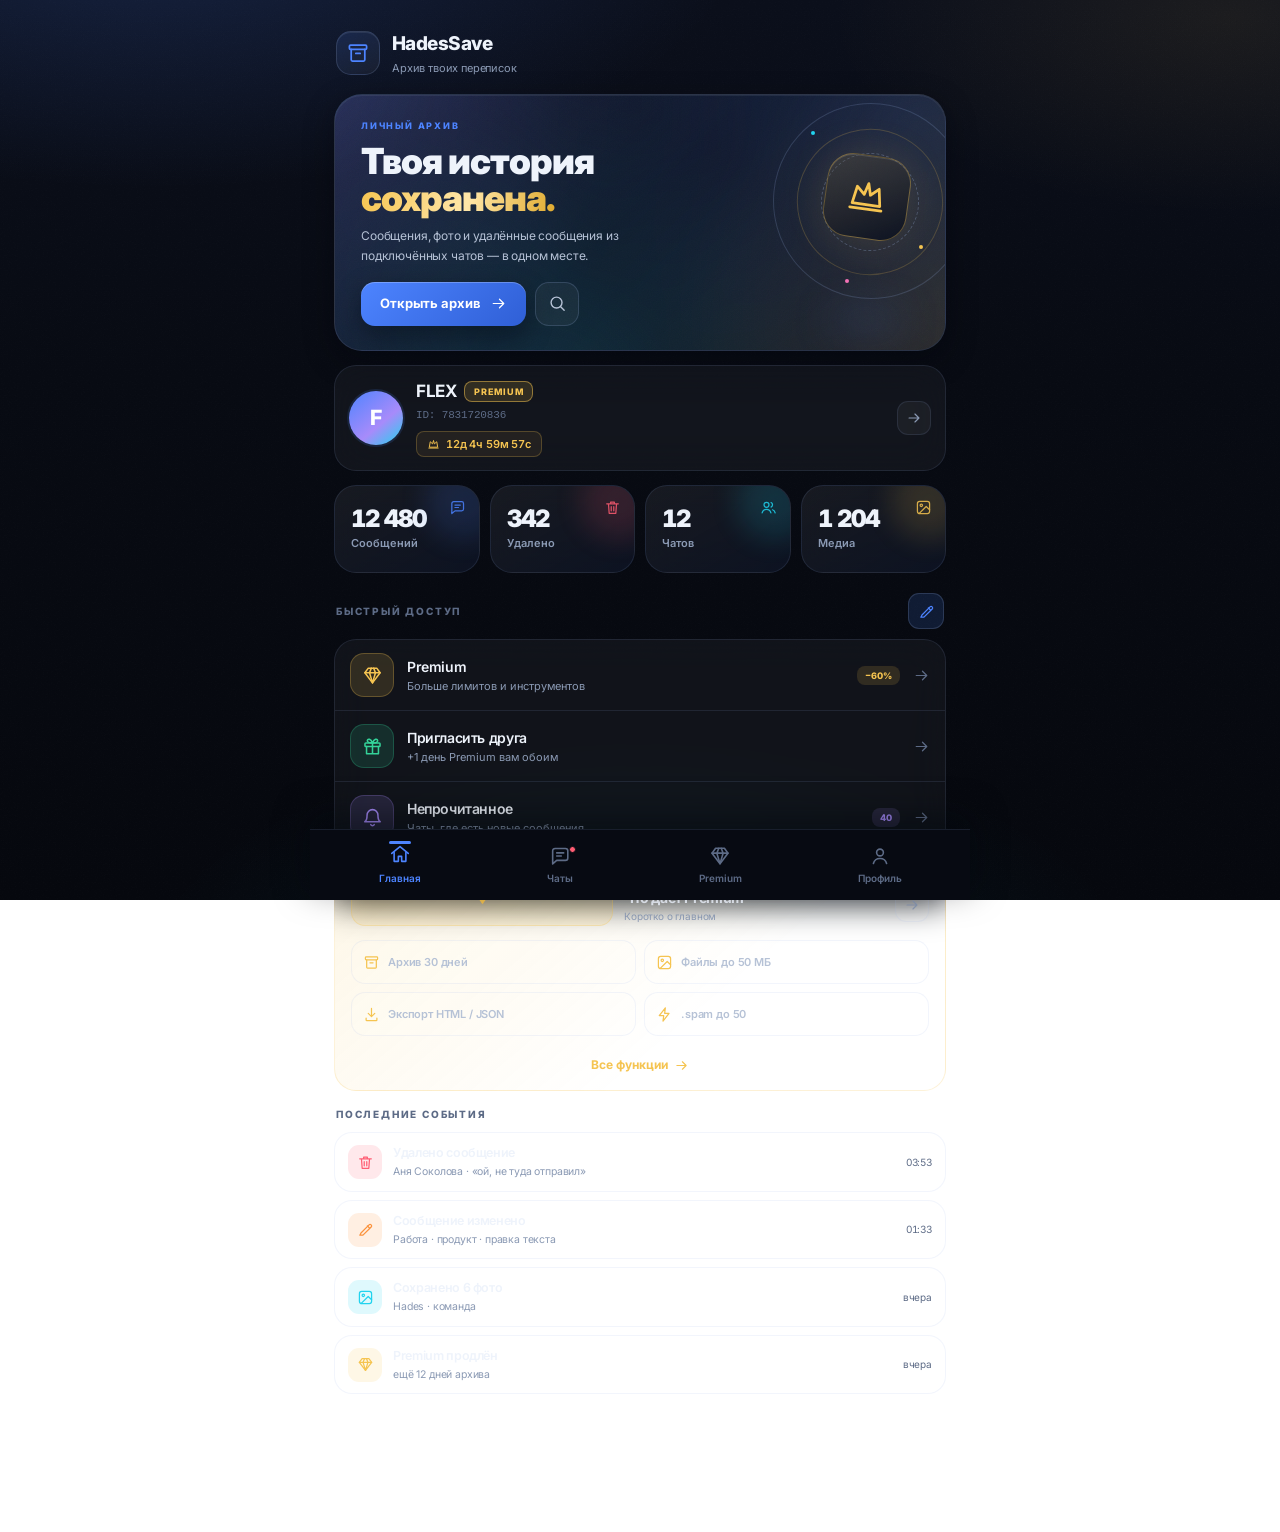
==== commit 53384048: "Update index.html" ====
--- a/index.html
+++ b/index.html
@@ -54,7 +54,6 @@
 <symbol id="i-x" viewBox="0 0 24 24"><path d="M5.6 5.6 18.4 18.4M18.4 5.6 5.6 18.4"/></symbol>
 <symbol id="i-info" viewBox="0 0 24 24"><circle cx="12" cy="12" r="8.6"/><path d="M12 11v5.4"/><circle cx="12" cy="7.9" r=".9" fill="currentColor" stroke="none"/></symbol>
 <symbol id="i-mic" viewBox="0 0 24 24"><rect x="9.2" y="3.2" width="5.6" height="10.4" rx="2.8"/><path d="M5.6 11.4a6.4 6.4 0 0 0 12.8 0M12 17.8v3"/></symbol>
-<symbol id="i-sticker" viewBox="0 0 24 24"><path d="M20.4 12a8.4 8.4 0 1 0-8.4 8.4c1.2 0 8.4-7.2 8.4-8.4"/><path d="M12 20.4c0-4.6 3.8-8.4 8.4-8.4"/><circle cx="9.2" cy="10" r=".9" fill="currentColor" stroke="none"/><circle cx="14" cy="9.4" r=".9" fill="currentColor" stroke="none"/></symbol>
 <symbol id="i-sparkles" viewBox="0 0 24 24"><path d="m12 3.4 1.7 4.3 4.3 1.7-4.3 1.7L12 15.4l-1.7-4.3L6 9.4l4.3-1.7z"/><path d="m18.4 15.2.9 2.2 2.2.9-2.2.9-.9 2.2-.9-2.2-2.2-.9 2.2-.9z"/></symbol>
 <symbol id="i-grid" viewBox="0 0 24 24"><rect x="3.6" y="3.6" width="7" height="7" rx="1.6"/><rect x="13.4" y="3.6" width="7" height="7" rx="1.6"/><rect x="3.6" y="13.4" width="7" height="7" rx="1.6"/><rect x="13.4" y="13.4" width="7" height="7" rx="1.6"/></symbol>
 <symbol id="i-undo" viewBox="0 0 24 24"><path d="M4.2 9.4h9.6a5.6 5.6 0 0 1 0 11.2H8.4"/><path d="M7.6 5.4 3.6 9.4l4 4"/></symbol>
@@ -85,7 +84,6 @@
 
 <div class="hs-app">
 
-  <!-- ══════════ ГЛАВНАЯ ══════════ -->
   <section id="view-home" class="page">
     <header class="home-brandbar">
       <div class="home-brand-mark"><svg class="icon"><use href="#i-archive"></use></svg></div>
@@ -175,7 +173,6 @@
     <div class="activity-feed" id="home-activity" data-reveal></div>
   </section>
 
-  <!-- ══════════ ЧАТЫ ══════════ -->
   <section id="view-chats" class="page">
     <div class="chats-titlebar">
       <div>
@@ -238,7 +235,6 @@
     <div id="chats-list" class="chats-list"><div class="empty-state">Загружаем чаты…</div></div>
   </section>
 
-  <!-- ══════════ ПЕРЕПИСКА ══════════ -->
   <section id="view-messages" class="page messages-page">
     <div class="telegram-chat-header">
       <button class="telegram-back" onclick="switchTab('chats')" aria-label="Назад"><svg class="icon"><use href="#i-back"></use></svg></button>
@@ -261,7 +257,6 @@
     <button class="jump-bottom hidden" id="jump-bottom" onclick="scrollMessagesToBottom()" aria-label="Вниз"><svg class="icon"><use href="#i-arrow-down"></use></svg></button>
   </section>
 
-  <!-- ══════════ НАСТРОЙКИ ══════════ -->
   <section id="view-settings" class="page">
     <div class="page-header">
       <button class="back-btn" onclick="switchTab('profile')"><svg class="icon"><use href="#i-back"></use></svg></button>
@@ -335,7 +330,6 @@
     </div>
   </section>
 
-  <!-- ══════════ PREMIUM ══════════ -->
   <section id="view-premium" class="page">
     <div class="page-header">
       <button class="back-btn" onclick="switchTab('home')"><svg class="icon"><use href="#i-back"></use></svg></button>
@@ -361,7 +355,6 @@
     <button class="primary-button" onclick="switchTab('premium-buy')">Выбрать тариф<svg class="icon"><use href="#i-arrow-right"></use></svg></button>
   </section>
 
-  <!-- ══════════ ТАРИФЫ ══════════ -->
   <section id="view-premium-buy" class="page">
     <div class="page-header">
       <button class="back-btn" onclick="switchTab('premium')"><svg class="icon"><use href="#i-back"></use></svg></button>
@@ -380,7 +373,6 @@
     </div>
   </section>
 
-  <!-- ══════════ ОПЛАТА ══════════ -->
   <section id="view-premium-payment" class="page premium-payment-page">
     <div class="page-header">
       <button class="back-btn" onclick="switchTab('premium-buy')"><svg class="icon"><use href="#i-back"></use></svg></button>
@@ -423,7 +415,6 @@
     </div>
   </section>
 
-  <!-- ══════════ ДРУЗЬЯ ══════════ -->
   <section id="view-referrals" class="page">
     <div class="page-header">
       <button class="back-btn" onclick="switchTab('home')"><svg class="icon"><use href="#i-back"></use></svg></button>
@@ -452,7 +443,6 @@
     </div>
   </section>
 
-  <!-- ══════════ ПРОФИЛЬ ══════════ -->
   <section id="view-profile" class="page">
     <div class="page-header"><div><h2>Профиль</h2><small>Аккаунт и инструменты</small></div></div>
     <div class="profile-header">
@@ -478,7 +468,6 @@
     </div>
   </section>
 
-  <!-- ══════════ АДМИНКА ══════════ -->
   <section id="view-admin" class="page admin-page">
     <div class="page-header">
       <button class="back-btn" onclick="switchTab('profile')"><svg class="icon"><use href="#i-back"></use></svg></button>
@@ -536,7 +525,6 @@
     </div>
   </section>
 
-  <!-- ══════════ СТАТИСТИКА ══════════ -->
   <section id="view-statistics" class="page statistics-page">
     <div class="page-header">
       <button class="back-btn" onclick="switchTab('admin')"><svg class="icon"><use href="#i-back"></use></svg></button>
@@ -569,7 +557,6 @@
   </section>
 </div>
 
-<!-- ══════════ DRAWER ══════════ -->
 <div id="chat-drawer" class="drawer" onclick="closeChatDrawer(event)">
   <aside class="drawer-panel" role="dialog" aria-label="Детали чата">
     <div class="drawer-grip"></div>
@@ -585,7 +572,6 @@
   </aside>
 </div>
 
-<!-- ══════════ МОДАЛКИ ══════════ -->
 <div id="history-modal" class="overlay" onclick="closeHistory(event)"><div class="dialog"><button class="dialog-close" onclick="closeHistory()" aria-label="Закрыть"><svg class="icon"><use href="#i-x"></use></svg></button><h3>История правок</h3><div id="history-body"></div></div></div>
 <div id="media-lightbox" class="overlay" onclick="closeLightbox(event)"><div class="dialog media-dialog"><button class="dialog-close" onclick="closeLightbox()" aria-label="Закрыть"><svg class="icon"><use href="#i-x"></use></svg></button><div id="lightbox-media-container" class="lightbox-media-box"></div><div class="lightbox-caption" id="lightbox-caption"></div></div></div>
 <div id="feature-modal" class="overlay" onclick="closeFeatureModal(event)"><div class="dialog"><button class="dialog-close" onclick="closeFeatureModal()" aria-label="Закрыть"><svg class="icon"><use href="#i-x"></use></svg></button><div class="dialog-mark"><svg class="icon"><use href="#i-sparkles"></use></svg></div><h3 id="feature-title"></h3><p id="feature-desc"></p><button class="primary-button" onclick="closeFeatureModal()">Понятно</button></div></div>
--- a/mini-app.css
+++ b/mini-app.css
@@ -1,16 +1,17 @@
 /* ═══════════════════════════════════════════════════════════════════════════
    HadesSave · MIDNIGHT ARCHIVE — design system
-   Deep navy field · sapphire dominant · gold premium · full-chroma semantics
-   Все ID, классы и обработчики исходного приложения сохранены.
+   6 тем оформления × 6 акцентов. Все ID и обработчики сохранены.
    ═══════════════════════════════════════════════════════════════════════════ */
 
 :root{
-  /* поле и поверхности */
   --ink-950:#05070d; --ink-900:#070a12; --ink-850:#0a0e1a; --ink-800:#0d1322;
   --ink-750:#111829; --ink-700:#161f36; --ink-650:#1c2742; --ink-600:#243352;
   --surface:rgba(255,255,255,.042); --surface-2:rgba(255,255,255,.068); --surface-3:rgba(255,255,255,.1);
   --scrim:rgba(3,5,11,.78);
-  /* доминанта и акценты */
+  --bg-glow-1:rgba(77,132,255,.17); --bg-glow-2:rgba(245,196,81,.075); --bg-glow-3:rgba(34,211,238,.07);
+  --bubble-in:#18223a; --bubble-in-2:#141c30; --bubble-out-a:#2f5fa8; --bubble-out-b:#22417f;
+  --chat-bg:#0b0f17;
+
   --sapphire:#4d84ff; --sapphire-deep:#2f5fd6; --sapphire-soft:rgba(77,132,255,.15);
   --gold:#f5c451; --gold-deep:#dfaa2e; --gold-soft:rgba(245,196,81,.14);
   --cyan:#22d3ee; --cyan-soft:rgba(34,211,238,.14);
@@ -20,51 +21,89 @@
   --amber:#fb923c; --amber-soft:rgba(251,146,60,.15);
   --rose:#ff5d73; --rose-soft:rgba(255,93,115,.14);
   --green:#34d399; --green-soft:rgba(52,211,153,.14);
-  /* семантика */
+
   --success:var(--green); --warning:var(--amber); --danger:var(--rose); --info:var(--cyan);
-  /* текст: холодные и тёплые нейтрали */
-  --text:#eef3fb; --text-2:#b6c2d6; --muted:#8b9ab4; --dim:#5d6b86; --warm:#f6efe2;
-  /* линии */
+  --text:#eef3fb; --text-2:#b6c2d6; --muted:#8b9ab4; --dim:#5d6b86;
   --line:rgba(148,175,225,.12); --line-2:rgba(148,175,225,.2); --line-3:rgba(148,175,225,.32);
-  /* акцент по умолчанию */
+
   --accent:var(--sapphire); --accent-deep:var(--sapphire-deep); --accent-soft:var(--sapphire-soft); --accent-ink:#ffffff;
-  /* радиусы, тени, ритм */
+
   --r-xs:8px; --r-sm:11px; --r-md:14px; --r-lg:18px; --r-xl:22px; --r-2xl:28px; --r-pill:999px;
   --sh-1:0 2px 8px rgba(2,5,12,.4); --sh-2:0 10px 30px rgba(2,5,12,.42);
-  --sh-3:0 24px 64px rgba(2,5,12,.6); --sh-glow:0 0 32px rgba(77,132,255,.22);
-  --nav-h:76px; --ease:cubic-bezier(.22,.85,.28,1);
-  --row-h:74px;
-}
+  --sh-3:0 24px 64px rgba(2,5,12,.6);
+  --nav-h:76px; --ease:cubic-bezier(.22,.85,.28,1); --row-h:72px;
+}
+
+/* ── ТЕМЫ ──────────────────────────────────────────────────────────────── */
+body[data-theme="obsidian"]{
+  --ink-950:#060608; --ink-900:#0a0a0d; --ink-850:#0e0e12; --ink-800:#131318;
+  --ink-750:#17171e; --ink-700:#1d1d25; --ink-650:#25252f; --ink-600:#2f2f3b;
+  --bg-glow-1:rgba(154,164,181,.09); --bg-glow-2:rgba(255,255,255,.035); --bg-glow-3:rgba(120,130,150,.05);
+  --line:rgba(200,210,230,.11); --line-2:rgba(200,210,230,.18); --line-3:rgba(200,210,230,.3);
+  --bubble-in:#1b1b22; --bubble-in-2:#16161c; --chat-bg:#0a0a0d;
+  --text:#f2f3f7; --text-2:#c2c6d0; --muted:#9498a6; --dim:#6a6e7c;
+}
+body[data-theme="abyss"]{
+  --ink-950:#02090f; --ink-900:#04121a; --ink-850:#061a24; --ink-800:#08222e;
+  --ink-750:#0b2b39; --ink-700:#0e3543; --ink-650:#12414f; --ink-600:#17505f;
+  --bg-glow-1:rgba(34,211,238,.16); --bg-glow-2:rgba(52,211,153,.07); --bg-glow-3:rgba(77,132,255,.08);
+  --line:rgba(120,215,235,.13); --line-2:rgba(120,215,235,.22); --line-3:rgba(120,215,235,.34);
+  --bubble-in:#0c2c3a; --bubble-in-2:#0a2431; --bubble-out-a:#0e7490; --bubble-out-b:#0b5566; --chat-bg:#04121a;
+  --text:#e8fbff; --text-2:#a9d5e2; --muted:#7fabb9; --dim:#548091;
+}
+body[data-theme="plum"]{
+  --ink-950:#0a0512; --ink-900:#130a1e; --ink-850:#180e26; --ink-800:#1e1230;
+  --ink-750:#25183a; --ink-700:#2c1a45; --ink-650:#362254; --ink-600:#412b64;
+  --bg-glow-1:rgba(167,139,250,.18); --bg-glow-2:rgba(244,114,182,.08); --bg-glow-3:rgba(77,132,255,.07);
+  --line:rgba(190,160,255,.14); --line-2:rgba(190,160,255,.23); --line-3:rgba(190,160,255,.35);
+  --bubble-in:#241640; --bubble-in-2:#1d1234; --bubble-out-a:#6d43c9; --bubble-out-b:#4c2f96; --chat-bg:#130a1e;
+  --text:#f5efff; --text-2:#cdbfe6; --muted:#a394c0; --dim:#75689a;
+}
+body[data-theme="forest"]{
+  --ink-950:#040d0a; --ink-900:#071410; --ink-850:#0a1c16; --ink-800:#0d241c;
+  --ink-750:#102d23; --ink-700:#123026; --ink-650:#174033; --ink-600:#1d4f3f;
+  --bg-glow-1:rgba(52,211,153,.16); --bg-glow-2:rgba(163,230,53,.07); --bg-glow-3:rgba(34,211,238,.06);
+  --line:rgba(130,225,190,.13); --line-2:rgba(130,225,190,.22); --line-3:rgba(130,225,190,.34);
+  --bubble-in:#0f2c22; --bubble-in-2:#0c241c; --bubble-out-a:#15803d; --bubble-out-b:#0f5f2d; --chat-bg:#071410;
+  --text:#e9fbf3; --text-2:#aed8c6; --muted:#84b39f; --dim:#5a8574;
+}
+body[data-theme="dune"]{
+  --ink-950:#0d0a06; --ink-900:#15100a; --ink-850:#1b150e; --ink-800:#221a12;
+  --ink-750:#2a2016; --ink-700:#33261a; --ink-650:#3f3021; --ink-600:#4c3b29;
+  --bg-glow-1:rgba(245,196,81,.16); --bg-glow-2:rgba(251,146,60,.08); --bg-glow-3:rgba(163,230,53,.05);
+  --line:rgba(235,205,160,.14); --line-2:rgba(235,205,160,.23); --line-3:rgba(235,205,160,.35);
+  --bubble-in:#2a2016; --bubble-in-2:#221a12; --bubble-out-a:#a16207; --bubble-out-b:#7c4a06; --chat-bg:#15100a;
+  --text:#fdf6e9; --text-2:#dcc9ab; --muted:#b39c7d; --dim:#87715a;
+}
+
+/* ── АКЦЕНТЫ ───────────────────────────────────────────────────────────── */
 body[data-accent="gold"]{--accent:var(--gold);--accent-deep:var(--gold-deep);--accent-soft:var(--gold-soft);--accent-ink:#241a05}
 body[data-accent="cyan"]{--accent:var(--cyan);--accent-deep:#0ea5c4;--accent-soft:var(--cyan-soft);--accent-ink:#04222a}
 body[data-accent="magenta"]{--accent:var(--magenta);--accent-deep:#db4f96;--accent-soft:var(--magenta-soft);--accent-ink:#2b0a1c}
 body[data-accent="lime"]{--accent:var(--lime);--accent-deep:#7fbf1a;--accent-soft:var(--lime-soft);--accent-ink:#15200a}
-body[data-density="compact"]{--row-h:60px}
+body[data-accent="violet"]{--accent:var(--violet);--accent-deep:#7c5cf0;--accent-soft:var(--violet-soft);--accent-ink:#1a0f33}
+body[data-density="compact"]{--row-h:58px}
 
 *,*::before,*::after{box-sizing:border-box;margin:0;padding:0;-webkit-tap-highlight-color:transparent}
 html,body{min-height:100%}
-html{scroll-behavior:smooth}
 body{
   background:var(--ink-900);color:var(--text);
   font-family:'Inter',-apple-system,BlinkMacSystemFont,'Segoe UI',Roboto,sans-serif;
   font-size:15px;line-height:1.5;letter-spacing:-.011em;
   -webkit-font-smoothing:antialiased;-moz-osx-font-smoothing:grayscale;
-  text-rendering:optimizeLegibility;
 }
 body.mini-app-body{
   background:
-    radial-gradient(ellipse 80% 50% at 12% -8%,rgba(77,132,255,.17),transparent 58%),
-    radial-gradient(ellipse 60% 42% at 96% 2%,rgba(245,196,81,.075),transparent 52%),
-    radial-gradient(ellipse 70% 46% at 50% 108%,rgba(34,211,238,.07),transparent 56%),
+    radial-gradient(ellipse 80% 50% at 12% -8%,var(--bg-glow-1),transparent 58%),
+    radial-gradient(ellipse 60% 42% at 96% 2%,var(--bg-glow-2),transparent 52%),
+    radial-gradient(ellipse 70% 46% at 50% 108%,var(--bg-glow-3),transparent 56%),
     linear-gradient(180deg,var(--ink-850) 0%,var(--ink-900) 42%,var(--ink-950) 100%);
   background-attachment:fixed;
   padding-bottom:calc(var(--nav-h) + env(safe-area-inset-bottom));
-  overflow-x:hidden;
-}
-body::before{
-  content:'';position:fixed;inset:0;z-index:0;pointer-events:none;opacity:.5;
-  background-image:url("data:image/svg+xml,%3Csvg xmlns='http://www.w3.org/2000/svg' width='140' height='140'%3E%3Cfilter id='n'%3E%3CfeTurbulence type='fractalNoise' baseFrequency='.85' numOctaves='3'/%3E%3CfeColorMatrix type='saturate' values='0'/%3E%3C/filter%3E%3Crect width='140' height='140' filter='url(%23n)' opacity='.045'/%3E%3C/svg%3E");
-}
+  overflow-x:hidden;transition:background .4s ease,color .3s ease;
+}
+body::before{content:'';position:fixed;inset:0;z-index:0;pointer-events:none;opacity:.5;
+  background-image:url("data:image/svg+xml,%3Csvg xmlns='http://www.w3.org/2000/svg' width='140' height='140'%3E%3Cfilter id='n'%3E%3CfeTurbulence type='fractalNoise' baseFrequency='.85' numOctaves='3'/%3E%3CfeColorMatrix type='saturate' values='0'/%3E%3C/filter%3E%3Crect width='140' height='140' filter='url(%23n)' opacity='.045'/%3E%3C/svg%3E")}
 img{max-width:100%;display:block}
 button,input,select,textarea{font:inherit;color:inherit}
 button{background:none;border:0;cursor:pointer}
@@ -75,15 +114,12 @@
 .svg-defs{position:absolute;width:0;height:0;overflow:hidden;pointer-events:none}
 .icon{width:22px;height:22px;fill:none;stroke:currentColor;stroke-width:1.75;stroke-linecap:round;stroke-linejoin:round;flex:0 0 auto;display:inline-block;overflow:visible;shape-rendering:geometricPrecision}
 
-/* ── скроллбары в языке интерфейса ─────────────────────────────────────── */
 *{scrollbar-width:thin;scrollbar-color:var(--accent-soft) transparent}
 ::-webkit-scrollbar{width:8px;height:8px}
-::-webkit-scrollbar-track{background:rgba(148,175,225,.05);border-radius:var(--r-pill)}
+::-webkit-scrollbar-track{background:var(--surface);border-radius:var(--r-pill)}
 ::-webkit-scrollbar-thumb{background:linear-gradient(180deg,var(--accent),var(--accent-deep));border-radius:var(--r-pill);border:2px solid transparent;background-clip:padding-box}
-::-webkit-scrollbar-thumb:hover{background:linear-gradient(180deg,var(--accent),var(--cyan));background-clip:padding-box}
 ::-webkit-scrollbar-corner{background:transparent}
 
-/* ── оболочка ──────────────────────────────────────────────────────────── */
 .hs-app{position:relative;z-index:1;width:100%;max-width:660px;min-height:100dvh;margin:0 auto;padding:max(10px,env(safe-area-inset-top)) 0 26px}
 .page{display:none;padding:14px 18px 28px}
 .page.active{display:block}
@@ -93,120 +129,114 @@
 .page.active>*:nth-child(3){animation-delay:.1s}
 .page.active>*:nth-child(4){animation-delay:.14s}
 .page.active>*:nth-child(5){animation-delay:.18s}
-.page.active>*:nth-child(6){animation-delay:.22s}
-.page.active>*:nth-child(n+7){animation-delay:.26s}
+.page.active>*:nth-child(n+6){animation-delay:.22s}
 @keyframes riseIn{from{opacity:0;transform:translateY(14px)}to{opacity:1;transform:none}}
 [data-reveal]{opacity:0;transform:translateY(18px);transition:opacity .55s var(--ease),transform .55s var(--ease)}
 [data-reveal].revealed{opacity:1;transform:none}
 .page.active>[data-reveal]{animation:none}
 
 /* ── прелоадер ─────────────────────────────────────────────────────────── */
-.preloader{position:fixed;inset:0;z-index:4000;display:flex;flex-direction:column;align-items:center;justify-content:center;gap:18px;background:radial-gradient(ellipse at 50% 30%,rgba(77,132,255,.14),transparent 60%),var(--ink-900)}
+.preloader{position:fixed;inset:0;z-index:4000;display:flex;flex-direction:column;align-items:center;justify-content:center;gap:18px;background:radial-gradient(ellipse at 50% 30%,var(--accent-soft),transparent 60%),var(--ink-900)}
 .preloader.hidden{display:none}
-.preloader-mark{width:64px;height:64px;display:grid;place-items:center;border-radius:20px;color:var(--accent);background:var(--accent-soft);border:1px solid var(--line-2);box-shadow:var(--sh-glow);animation:floaty 2.6s ease-in-out infinite}
-.preloader-mark .icon{width:30px;height:30px}
+.preloader-mark{width:64px;height:64px;display:grid;place-items:center;border-radius:20px;color:var(--accent);background:var(--accent-soft);border:1px solid var(--line-2);animation:floaty 2.6s ease-in-out infinite}
+.preloader-mark .icon{width:30px;height:30px;flex:0 0 30px}
 @keyframes floaty{0%,100%{transform:translateY(0)}50%{transform:translateY(-7px)}}
-.spinner{width:34px;height:34px;border:3px solid rgba(148,175,225,.14);border-top-color:var(--accent);border-right-color:var(--cyan);border-radius:50%;animation:spin .8s linear infinite}
+.spinner{width:34px;height:34px;border:3px solid var(--line);border-top-color:var(--accent);border-right-color:var(--cyan);border-radius:50%;animation:spin .8s linear infinite}
 @keyframes spin{to{transform:rotate(360deg)}}
 .preloader-text{color:var(--muted);font-size:13px;font-weight:500}
 .launch-error{padding:60px 26px;text-align:center;color:var(--text);font-size:15px;line-height:1.6}
 
-/* ── брендбар ──────────────────────────────────────────────────────────── */
+/* ── брендбар (без статус-пилюли) ──────────────────────────────────────── */
 .home-brandbar{display:flex;align-items:center;gap:12px;padding:6px 2px 16px}
-.home-brand-mark{display:grid;place-items:center;width:44px;height:44px;flex:0 0 44px;border-radius:15px;color:var(--accent);background:linear-gradient(150deg,var(--accent-soft),rgba(34,211,238,.08));border:1px solid var(--line-2);box-shadow:inset 0 1px rgba(255,255,255,.08),0 0 22px rgba(77,132,255,.14)}
-.home-brand-mark .icon{width:24px;height:24px}
+.home-brand-mark{display:grid;place-items:center;width:44px;height:44px;flex:0 0 44px;border-radius:15px;color:var(--accent);background:linear-gradient(150deg,var(--accent-soft),var(--surface));border:1px solid var(--line-2);box-shadow:inset 0 1px rgba(255,255,255,.08)}
+.home-brand-mark .icon{width:24px;height:24px;flex:0 0 24px}
 .home-brand-copy{min-width:0;display:flex;flex-direction:column;gap:1px}
-.home-brand-copy b{font-size:19px;font-weight:800;color:#fff}
+.home-brand-copy b{font-size:19px;font-weight:800;color:var(--text)}
 .home-brand-copy small{font-size:11px;color:var(--muted)}
-.home-brand-status{display:inline-flex;align-items:center;gap:6px;margin-left:auto;padding:5px 10px;border:1px solid var(--line);border-radius:var(--r-pill);background:var(--surface);color:var(--dim);font-size:9px;font-weight:800;letter-spacing:.14em}
-.home-brand-status i{width:6px;height:6px;border-radius:50%;background:var(--green);box-shadow:0 0 9px var(--green);animation:pulse 2.4s ease-in-out infinite}
-@keyframes pulse{0%,100%{opacity:1}50%{opacity:.4}}
 
 /* ── hero ──────────────────────────────────────────────────────────────── */
-.home-hero{position:relative;display:flex;align-items:center;min-height:214px;overflow:hidden;isolation:isolate;margin:2px 0 14px;padding:24px 20px;border:1px solid var(--line-2);border-radius:var(--r-2xl);background:linear-gradient(135deg,rgba(77,132,255,.14),rgba(13,19,34,.94) 52%,rgba(167,139,250,.09));box-shadow:var(--sh-2),inset 0 1px rgba(255,255,255,.07)}
+.home-hero{position:relative;display:flex;align-items:center;min-height:214px;overflow:hidden;isolation:isolate;margin:2px 0 14px;padding:24px 20px;border:1px solid var(--line-2);border-radius:var(--r-2xl);background:linear-gradient(135deg,var(--accent-soft),var(--ink-800) 52%,var(--surface));box-shadow:var(--sh-2),inset 0 1px rgba(255,255,255,.07)}
 .hero-mesh{position:absolute;inset:-30%;z-index:-2;background:
-  radial-gradient(circle at 78% 22%,rgba(77,132,255,.34),transparent 42%),
-  radial-gradient(circle at 92% 88%,rgba(245,196,81,.2),transparent 40%),
-  radial-gradient(circle at 40% 96%,rgba(34,211,238,.2),transparent 44%),
-  radial-gradient(circle at 12% 8%,rgba(167,139,250,.18),transparent 40%);
+  radial-gradient(circle at 78% 22%,var(--accent-soft),transparent 42%),
+  radial-gradient(circle at 92% 88%,var(--gold-soft),transparent 40%),
+  radial-gradient(circle at 40% 96%,var(--cyan-soft),transparent 44%),
+  radial-gradient(circle at 12% 8%,var(--violet-soft),transparent 40%);
   filter:blur(14px);animation:meshDrift 22s ease-in-out infinite alternate}
 @keyframes meshDrift{0%{transform:translate3d(0,0,0) scale(1)}50%{transform:translate3d(-4%,3%,0) scale(1.08)}100%{transform:translate3d(3%,-3%,0) scale(1.04)}}
 .hero-grain{position:absolute;inset:0;z-index:-1;opacity:.5;background-image:url("data:image/svg+xml,%3Csvg xmlns='http://www.w3.org/2000/svg' width='120' height='120'%3E%3Cfilter id='g'%3E%3CfeTurbulence type='fractalNoise' baseFrequency='.9' numOctaves='2'/%3E%3C/filter%3E%3Crect width='120' height='120' filter='url(%23g)' opacity='.06'/%3E%3C/svg%3E")}
 .home-hero-copy{position:relative;z-index:2;width:70%;max-width:340px}
 .home-hero-kicker{display:block;color:var(--accent);font-size:9px;font-weight:800;letter-spacing:.2em}
-.home-hero h1{margin:10px 0 9px;font-size:clamp(27px,7.2vw,36px);line-height:1.04;font-weight:900;color:#fff}
-.home-hero h1 em{font-style:normal;background:linear-gradient(100deg,var(--gold),#ffe6a8 55%,var(--gold-deep));-webkit-background-clip:text;background-clip:text;-webkit-text-fill-color:transparent;filter:drop-shadow(0 0 20px rgba(245,196,81,.28))}
+.home-hero h1{margin:10px 0 9px;font-size:clamp(27px,7.2vw,36px);line-height:1.04;font-weight:900;color:var(--text)}
+.home-hero h1 em{font-style:normal;background:linear-gradient(100deg,var(--gold),#ffe6a8 55%,var(--gold-deep));-webkit-background-clip:text;background-clip:text;-webkit-text-fill-color:transparent}
 .home-hero p{max-width:270px;color:var(--text-2);font-size:12px;line-height:1.6}
 .hero-actions{display:flex;align-items:center;gap:9px;margin-top:17px}
-.home-hero-button{display:inline-flex;align-items:center;gap:9px;min-height:44px;padding:0 19px;border-radius:var(--r-md);color:var(--accent-ink);background:linear-gradient(135deg,var(--accent),var(--accent-deep));box-shadow:0 10px 26px rgba(47,95,214,.34),inset 0 1px rgba(255,255,255,.24);font-size:13px;font-weight:700;transition:transform .16s var(--ease),box-shadow .2s}
-.home-hero-button:hover{box-shadow:0 14px 34px rgba(47,95,214,.44),inset 0 1px rgba(255,255,255,.3)}
+.home-hero-button{display:inline-flex;align-items:center;gap:9px;min-height:44px;padding:0 19px;border-radius:var(--r-md);color:var(--accent-ink);background:linear-gradient(135deg,var(--accent),var(--accent-deep));box-shadow:0 10px 26px rgba(2,5,12,.4),inset 0 1px rgba(255,255,255,.24);font-size:13px;font-weight:700;transition:transform .16s var(--ease)}
 .home-hero-button:active{transform:scale(.96)}
-.home-hero-button .icon{width:17px;height:17px}
-.hero-ghost-button{width:44px;height:44px;display:grid;place-items:center;border:1px solid var(--line-2);border-radius:var(--r-md);background:var(--surface);color:var(--text-2);transition:background .2s,color .2s,transform .16s}
-.hero-ghost-button:hover{background:var(--surface-2);color:#fff}
+.home-hero-button .icon{width:17px;height:17px;flex:0 0 17px}
+.hero-ghost-button{width:44px;height:44px;display:grid;place-items:center;border:1px solid var(--line-2);border-radius:var(--r-md);background:var(--surface);color:var(--text-2)}
 .hero-ghost-button:active{transform:scale(.94)}
+.hero-ghost-button .icon{width:19px;height:19px;flex:0 0 19px}
 .home-hero-art{position:absolute;z-index:1;right:0;top:0;bottom:0;width:44%;pointer-events:none}
 .hero-orbit{position:absolute;border-radius:50%;transform:rotate(-16deg)}
-.hero-orbit-one{width:196px;height:196px;right:-24px;top:8px;border:1px solid rgba(77,132,255,.26);box-shadow:inset 0 0 46px rgba(77,132,255,.1);animation:orbitSpin 26s linear infinite}
+.hero-orbit-one{width:196px;height:196px;right:-24px;top:8px;border:1px solid var(--line-2);animation:orbitSpin 26s linear infinite}
 .hero-orbit-two{width:146px;height:146px;right:2px;top:34px;border:1px solid rgba(245,196,81,.2);animation:orbitSpin 18s linear infinite reverse}
-.hero-orbit-three{width:98px;height:98px;right:26px;top:58px;border:1px dashed rgba(34,211,238,.24);animation:orbitSpin 12s linear infinite}
+.hero-orbit-three{width:98px;height:98px;right:26px;top:58px;border:1px dashed var(--line-3);animation:orbitSpin 12s linear infinite}
 @keyframes orbitSpin{to{transform:rotate(344deg)}}
-.hero-crown{position:absolute;top:60px;right:36px;display:grid;place-items:center;width:84px;height:84px;border:1px solid rgba(245,196,81,.34);border-radius:26px;color:var(--gold);background:linear-gradient(150deg,rgba(245,196,81,.18),rgba(13,19,34,.72));box-shadow:0 0 40px rgba(245,196,81,.18),inset 0 1px rgba(255,255,255,.12);transform:rotate(8deg);animation:crownFloat 5.5s ease-in-out infinite}
+.hero-crown{position:absolute;top:60px;right:36px;display:grid;place-items:center;width:84px;height:84px;border:1px solid rgba(245,196,81,.34);border-radius:26px;color:var(--gold);background:linear-gradient(150deg,var(--gold-soft),var(--ink-800));box-shadow:0 0 40px rgba(245,196,81,.14),inset 0 1px rgba(255,255,255,.12);transform:rotate(8deg);animation:crownFloat 5.5s ease-in-out infinite}
 @keyframes crownFloat{0%,100%{transform:rotate(8deg) translateY(0)}50%{transform:rotate(5deg) translateY(-8px)}}
-.hero-crown .icon{width:44px;height:44px;stroke-width:1.5;filter:drop-shadow(0 0 12px rgba(245,196,81,.55))}
-.hero-art-glow{position:absolute;right:38px;bottom:18px;width:82px;height:24px;border-radius:50%;background:rgba(77,132,255,.4);filter:blur(20px)}
-.hero-spark{position:absolute;width:4px;height:4px;border-radius:50%;background:var(--cyan);box-shadow:0 0 10px var(--cyan)}
+.hero-crown .icon{width:44px;height:44px;flex:0 0 44px;stroke-width:1.5}
+.hero-art-glow{position:absolute;right:38px;bottom:18px;width:82px;height:24px;border-radius:50%;background:var(--accent-soft);filter:blur(20px)}
+.hero-spark{position:absolute;width:4px;height:4px;border-radius:50%;background:var(--cyan)}
 .hero-spark.s1{right:130px;top:36px;animation:sparkle 3.4s ease-in-out infinite}
-.hero-spark.s2{right:22px;top:150px;background:var(--gold);box-shadow:0 0 10px var(--gold);animation:sparkle 4.2s ease-in-out .8s infinite}
-.hero-spark.s3{right:96px;top:184px;background:var(--magenta);box-shadow:0 0 10px var(--magenta);animation:sparkle 3.8s ease-in-out 1.6s infinite}
+.hero-spark.s2{right:22px;top:150px;background:var(--gold);animation:sparkle 4.2s ease-in-out .8s infinite}
+.hero-spark.s3{right:96px;top:184px;background:var(--magenta);animation:sparkle 3.8s ease-in-out 1.6s infinite}
 @keyframes sparkle{0%,100%{opacity:0;transform:scale(.4)}50%{opacity:1;transform:scale(1.3)}}
 
 /* ── карточка пользователя ─────────────────────────────────────────────── */
-.user-header{display:flex;align-items:center;gap:13px;margin:0 0 14px;padding:13px 14px;border:1px solid var(--line);border-radius:var(--r-xl);background:var(--surface);backdrop-filter:blur(18px);-webkit-backdrop-filter:blur(18px);box-shadow:inset 0 1px rgba(255,255,255,.04)}
-.avatar{position:relative;width:54px;height:54px;flex:0 0 54px;display:grid;place-items:center;border-radius:50%;background:linear-gradient(140deg,var(--sapphire),var(--violet) 60%,var(--cyan));color:#fff;font-weight:800;font-size:21px;overflow:hidden;isolation:isolate;box-shadow:0 0 0 2px rgba(77,132,255,.24),0 6px 18px rgba(2,5,12,.4)}
+.user-header{display:flex;align-items:center;gap:13px;margin:0 0 14px;padding:13px 14px;border:1px solid var(--line);border-radius:var(--r-xl);background:var(--surface);backdrop-filter:blur(18px);-webkit-backdrop-filter:blur(18px)}
+.avatar{position:relative;width:54px;height:54px;flex:0 0 54px;display:grid;place-items:center;border-radius:50%;background:linear-gradient(140deg,var(--accent),var(--violet) 60%,var(--cyan));color:#fff;font-weight:800;font-size:21px;overflow:hidden;isolation:isolate;box-shadow:0 0 0 2px var(--accent-soft)}
 .avatar-img{position:absolute;inset:0;width:100%;height:100%;object-fit:cover;backface-visibility:hidden;transform:translateZ(0);transition:opacity .28s ease}
 .user-info{min-width:0;flex:1}
 .name-row{display:flex;align-items:center;gap:8px;flex-wrap:wrap}
-.user-info h2{font-size:17px;font-weight:700;color:#fff;overflow-wrap:anywhere}
+.user-info h2{font-size:17px;font-weight:700;color:var(--text);overflow-wrap:anywhere}
 .user-id{margin-top:3px;font-family:'JetBrains Mono',ui-monospace,monospace;color:var(--dim);font-size:11px}
-.premium-badge{display:inline-flex;padding:3px 9px;border:1px solid rgba(245,196,81,.5);border-radius:var(--r-xs);background:linear-gradient(120deg,var(--gold-soft),rgba(245,196,81,.05));color:var(--gold);font-size:9px;font-weight:800;letter-spacing:.1em}
+.premium-badge{display:inline-flex;padding:3px 9px;border:1px solid rgba(245,196,81,.5);border-radius:var(--r-xs);background:var(--gold-soft);color:var(--gold);font-size:9px;font-weight:800;letter-spacing:.1em}
 .premium-timer{display:inline-flex;align-items:center;gap:6px;margin-top:7px;padding:4px 10px;border:1px solid rgba(245,196,81,.24);border-radius:var(--r-xs);background:rgba(245,196,81,.07);color:var(--gold);font-size:11px;font-weight:600;font-variant-numeric:tabular-nums}
-.premium-timer .icon{width:13px;height:13px}
-.user-header-go{width:34px;height:34px;display:grid;place-items:center;border:1px solid var(--line);border-radius:var(--r-sm);background:var(--surface);color:var(--muted);transition:color .2s,transform .16s}
+.premium-timer .icon{width:13px;height:13px;flex:0 0 13px}
+.user-header-go{width:34px;height:34px;display:grid;place-items:center;border:1px solid var(--line);border-radius:var(--r-sm);background:var(--surface);color:var(--muted)}
 .user-header-go:active{transform:scale(.92)}
-.user-header-go .icon{width:16px;height:16px}
+.user-header-go .icon{width:16px;height:16px;flex:0 0 16px}
 
 /* ── метрики ───────────────────────────────────────────────────────────── */
 .stats-grid{display:grid;grid-template-columns:repeat(2,minmax(0,1fr));gap:10px;margin-bottom:20px}
-.stat-card{position:relative;overflow:hidden;min-height:88px;padding:15px 16px;display:flex;flex-direction:column;justify-content:center;gap:4px;text-align:left;border:1px solid var(--line);border-radius:var(--r-xl);background:linear-gradient(150deg,var(--surface-2),rgba(13,19,34,.7));backdrop-filter:blur(16px);-webkit-backdrop-filter:blur(16px);box-shadow:inset 0 1px rgba(255,255,255,.045);transition:transform .18s var(--ease),border-color .2s,box-shadow .2s}
+.stat-card{position:relative;overflow:hidden;min-height:88px;padding:15px 16px;display:flex;flex-direction:column;justify-content:center;gap:4px;text-align:left;border:1px solid var(--line);border-radius:var(--r-xl);background:linear-gradient(150deg,var(--surface-2),var(--ink-800));backdrop-filter:blur(16px);-webkit-backdrop-filter:blur(16px);transition:transform .18s var(--ease),border-color .2s}
 button.stat-card:hover{transform:translateY(-2px);border-color:var(--line-3);box-shadow:var(--sh-2)}
 button.stat-card:active{transform:scale(.98)}
-.stat-card strong{font-size:27px;line-height:1.02;font-weight:900;color:#fff;font-variant-numeric:tabular-nums;letter-spacing:-.04em}
+.stat-card strong{font-size:27px;line-height:1.02;font-weight:900;color:var(--text);font-variant-numeric:tabular-nums;letter-spacing:-.04em}
 .stat-card span{color:var(--muted);font-size:11px;font-weight:600}
 .stat-card::after{content:'';position:absolute;right:-24px;top:-24px;width:78px;height:78px;border-radius:50%;background:var(--tone,var(--accent));opacity:.14;filter:blur(14px)}
-.stat-glyph{position:absolute;right:13px;top:13px;width:17px;height:17px;color:var(--tone,var(--accent));opacity:.85}
+.stat-glyph{position:absolute;right:13px;top:13px;width:17px;height:17px;flex:0 0 17px;color:var(--tone,var(--accent));opacity:.85}
 .tone-sapphire{--tone:var(--sapphire)}.tone-gold{--tone:var(--gold)}.tone-cyan{--tone:var(--cyan)}
 .tone-violet{--tone:var(--violet)}.tone-green{--tone:var(--green)}.tone-rose{--tone:var(--rose)}
 .tone-amber{--tone:var(--amber)}.tone-lime{--tone:var(--lime)}.tone-magenta{--tone:var(--magenta)}
 
-/* ── заголовки секций ──────────────────────────────────────────────────── */
 .home-section-heading{display:flex;align-items:center;justify-content:space-between;gap:12px;margin:0 2px 10px}
 .section-label{margin:22px 2px 10px;color:var(--dim);font-size:10px;font-weight:800;letter-spacing:.18em;text-transform:uppercase}
 .home-section-heading .section-label{margin:0}
-.home-prefix-pencil,.profile-admin-pencil{width:36px;height:36px;display:grid;place-items:center;border:1px solid var(--line-2);border-radius:var(--r-sm);background:var(--accent-soft);color:var(--accent);transition:transform .16s}
+.home-prefix-pencil,.profile-admin-pencil{width:36px;height:36px;display:grid;place-items:center;border:1px solid var(--line-2);border-radius:var(--r-sm);background:var(--accent-soft);color:var(--accent)}
 .home-prefix-pencil:active,.profile-admin-pencil:active{transform:scale(.92)}
-.home-prefix-pencil .icon,.profile-admin-pencil .icon{width:17px;height:17px}
+.home-prefix-pencil .icon,.profile-admin-pencil .icon{width:17px;height:17px;flex:0 0 17px}
 .profile-admin-pencil{margin-left:auto;width:40px;height:40px}
 
 /* ── меню ──────────────────────────────────────────────────────────────── */
-.menu-group{overflow:hidden;margin-bottom:14px;border:1px solid var(--line);border-radius:var(--r-xl);background:var(--surface);backdrop-filter:blur(18px);-webkit-backdrop-filter:blur(18px);box-shadow:inset 0 1px rgba(255,255,255,.04)}
-.menu-item{width:100%;min-height:70px;display:flex;align-items:center;gap:13px;padding:13px 15px;border-bottom:1px solid rgba(148,175,225,.07);color:inherit;text-align:left;text-decoration:none;transition:background .18s}
+.menu-group{overflow:hidden;margin-bottom:14px;border:1px solid var(--line);border-radius:var(--r-xl);background:var(--surface);backdrop-filter:blur(18px);-webkit-backdrop-filter:blur(18px)}
+.menu-item{width:100%;min-height:70px;display:flex;align-items:center;gap:13px;padding:13px 15px;border-bottom:1px solid var(--line);color:inherit;text-align:left;text-decoration:none;transition:background .18s}
 .menu-item:last-child{border-bottom:0}
 .menu-item:hover,.feature-row:hover{background:var(--surface-2)}
 .menu-item:active,.feature-row:active{background:var(--surface-3)}
 .menu-icon{width:44px;height:44px;display:grid;place-items:center;flex:0 0 44px;border-radius:var(--r-md);border:1px solid transparent;transition:transform .2s var(--ease)}
 .menu-item:hover .menu-icon{transform:scale(1.06) rotate(-3deg)}
-.menu-icon .icon{width:21px;height:21px}
+.menu-icon .icon{width:21px;height:21px;flex:0 0 21px}
 .menu-icon.blue{background:var(--sapphire-soft);color:var(--sapphire);border-color:rgba(77,132,255,.24)}
 .menu-icon.violet,.menu-icon.purple{background:var(--violet-soft);color:var(--violet);border-color:rgba(167,139,250,.24)}
 .menu-icon.green{background:var(--green-soft);color:var(--green);border-color:rgba(52,211,153,.24)}
@@ -215,81 +245,95 @@
 .menu-icon.cyan{background:var(--cyan-soft);color:var(--cyan);border-color:rgba(34,211,238,.24)}
 .menu-icon.gray{background:var(--surface-2);color:var(--text-2);border-color:var(--line)}
 .menu-text{display:flex;flex:1;min-width:0;flex-direction:column;gap:2px}
-.menu-text b,.feature-row b{font-size:14px;font-weight:600;color:#fff}
+.menu-text b,.feature-row b{font-size:14px;font-weight:600;color:var(--text)}
 .menu-text small,.feature-row small{font-size:11px;line-height:1.4;color:var(--muted)}
-.menu-tag{padding:3px 8px;border-radius:var(--r-xs);font-size:9px;font-weight:800;letter-spacing:.04em;background:var(--tone-soft,var(--accent-soft));color:var(--tone,var(--accent))}
+.menu-tag{padding:3px 8px;border-radius:var(--r-xs);font-size:9px;font-weight:800;background:var(--accent-soft);color:var(--accent)}
 .menu-tag.tone-gold{background:var(--gold-soft);color:var(--gold)}
 .menu-tag.tone-violet{background:var(--violet-soft);color:var(--violet)}
-.chevron{width:17px;height:17px;color:var(--dim)}
+.chevron{width:17px;height:17px;flex:0 0 17px;color:var(--dim)}
 .danger-action .menu-text b{color:var(--rose)}
 
-/* ── превью Premium ────────────────────────────────────────────────────── */
-.home-premium-preview{position:relative;overflow:hidden;margin:4px 0 16px;padding:16px;border:1px solid rgba(245,196,81,.22);border-radius:var(--r-xl);background:linear-gradient(140deg,rgba(245,196,81,.09),rgba(255,255,255,.022) 62%),var(--surface);backdrop-filter:blur(18px);-webkit-backdrop-filter:blur(18px)}
+.home-premium-preview{position:relative;overflow:hidden;margin:4px 0 16px;padding:16px;border:1px solid rgba(245,196,81,.22);border-radius:var(--r-xl);background:linear-gradient(140deg,var(--gold-soft),var(--surface) 62%);backdrop-filter:blur(18px);-webkit-backdrop-filter:blur(18px)}
 .home-premium-preview-head{display:flex;align-items:center;gap:11px;margin-bottom:14px}
-.home-premium-gem{width:42px;height:42px;flex:0 0 42px;display:grid;place-items:center;border-radius:var(--r-md);background:linear-gradient(140deg,var(--gold-soft),rgba(245,196,81,.04));color:var(--gold);border:1px solid rgba(245,196,81,.28)}
-.home-premium-gem .icon{width:21px;height:21px}
+.home-premium-gem{width:42px;height:42px;flex:0 0 42px;display:grid;place-items:center;border-radius:var(--r-md);background:var(--gold-soft);color:var(--gold);border:1px solid rgba(245,196,81,.28)}
+.home-premium-gem .icon{width:21px;height:21px;flex:0 0 21px}
 .home-premium-preview-head>div{display:flex;flex:1;min-width:0;flex-direction:column;gap:1px}
-.home-premium-preview-head b{font-size:14px;color:#fff;font-weight:700}
+.home-premium-preview-head b{font-size:14px;color:var(--text);font-weight:700}
 .home-premium-preview-head small{font-size:10px;color:var(--muted)}
 .home-premium-more{width:34px;height:34px;display:grid;place-items:center;border:1px solid var(--line);border-radius:var(--r-sm);background:var(--surface);color:var(--muted)}
-.home-premium-more .icon{width:16px;height:16px}
+.home-premium-more .icon{width:16px;height:16px;flex:0 0 16px}
 .home-premium-preview-grid{display:grid;grid-template-columns:repeat(2,minmax(0,1fr));gap:8px}
-.home-premium-preview-item{display:flex;align-items:center;gap:8px;min-height:44px;padding:9px 11px;border:1px solid rgba(148,175,225,.09);border-radius:var(--r-md);background:rgba(255,255,255,.028);color:var(--text-2);font-size:11px;font-weight:600;line-height:1.3}
+.home-premium-preview-item{display:flex;align-items:center;gap:8px;min-height:44px;padding:9px 11px;border:1px solid var(--line);border-radius:var(--r-md);background:var(--surface);color:var(--text-2);font-size:11px;font-weight:600;line-height:1.3}
 .home-premium-preview-item .icon{width:17px;height:17px;flex:0 0 17px;color:var(--gold)}
 .home-premium-details{display:flex;align-items:center;justify-content:center;gap:6px;width:100%;margin-top:12px;padding:8px 0 0;color:var(--gold);font-size:12px;font-weight:700}
-.home-premium-details .icon{width:15px;height:15px}
-
-/* ── лента событий ─────────────────────────────────────────────────────── */
+.home-premium-details .icon{width:15px;height:15px;flex:0 0 15px}
+
 .activity-feed{display:flex;flex-direction:column;gap:8px;margin-bottom:8px}
 .activity-item{display:flex;align-items:center;gap:11px;padding:11px 13px;border:1px solid var(--line);border-radius:var(--r-lg);background:var(--surface);transition:background .18s,transform .18s}
 .activity-item:hover{background:var(--surface-2);transform:translateX(2px)}
 .activity-glyph{width:34px;height:34px;flex:0 0 34px;display:grid;place-items:center;border-radius:var(--r-sm);background:var(--tone-soft,var(--accent-soft));color:var(--tone,var(--accent))}
-.activity-glyph .icon{width:17px;height:17px}
+.activity-glyph .icon{width:17px;height:17px;flex:0 0 17px}
 .activity-copy{flex:1;min-width:0;display:flex;flex-direction:column;gap:1px}
-.activity-copy b{font-size:12.5px;font-weight:600;color:#fff;overflow:hidden;text-overflow:ellipsis;white-space:nowrap}
+.activity-copy b{font-size:12.5px;font-weight:600;color:var(--text);overflow:hidden;text-overflow:ellipsis;white-space:nowrap}
 .activity-copy small{font-size:10.5px;color:var(--muted);overflow:hidden;text-overflow:ellipsis;white-space:nowrap}
 .activity-item time{font-size:10px;color:var(--dim);white-space:nowrap;font-variant-numeric:tabular-nums}
 
 /* ── шапка страницы ────────────────────────────────────────────────────── */
 .page-header{display:flex;align-items:center;gap:12px;min-height:48px;margin:0 0 18px}
 .page-header>div{flex:1;min-width:0}
-.page-header h2{font-size:23px;font-weight:800;color:#fff}
+.page-header h2{font-size:23px;font-weight:800;color:var(--text)}
 .page-header small{display:block;margin-top:3px;color:var(--muted);font-size:11.5px}
-.back-btn,.icon-action{width:42px;height:42px;display:grid;place-items:center;border:1px solid var(--line);border-radius:var(--r-md);background:var(--surface);color:#fff;flex:0 0 auto;transition:background .18s,transform .16s}
+.back-btn,.icon-action{width:42px;height:42px;display:grid;place-items:center;border:1px solid var(--line);border-radius:var(--r-md);background:var(--surface);color:var(--text);flex:0 0 auto;transition:background .18s,transform .16s}
 .back-btn:hover,.icon-action:hover{background:var(--surface-2)}
 .back-btn:active,.icon-action:active{transform:scale(.93)}
-.back-btn .icon{width:20px;height:20px}
+.back-btn .icon{width:20px;height:20px;flex:0 0 20px}
 .icon-action{color:var(--accent)}
-.icon-action .icon{width:19px;height:19px}
+.icon-action .icon{width:19px;height:19px;flex:0 0 19px}
 .icon-action.spinning .icon{animation:spin .7s linear infinite}
+
+/* ── темы и акценты в настройках ───────────────────────────────────────── */
+.theme-grid{display:grid;grid-template-columns:repeat(3,minmax(0,1fr));gap:9px;margin-bottom:6px}
+.theme-tile{display:flex;flex-direction:column;gap:3px;padding:10px;border:1.5px solid var(--line);border-radius:var(--r-lg);background:var(--surface);text-align:left;transition:border-color .2s,transform .16s,background .2s}
+.theme-tile:hover{border-color:var(--line-3);transform:translateY(-2px)}
+.theme-tile:active{transform:scale(.97)}
+.theme-tile.active{border-color:var(--accent);background:var(--accent-soft);box-shadow:0 0 0 1px var(--accent-soft)}
+.theme-swatch{position:relative;display:block;height:40px;border-radius:var(--r-sm);border:1px solid var(--line);background:linear-gradient(140deg,var(--t1),var(--t2));overflow:hidden}
+.theme-swatch::after{content:'';position:absolute;right:7px;bottom:7px;width:12px;height:12px;border-radius:50%;background:var(--t3);box-shadow:0 0 10px var(--t3)}
+.theme-tile b{font-size:11.5px;font-weight:700;color:var(--text)}
+.theme-tile small{font-size:9.5px;color:var(--muted);line-height:1.3}
+.accent-row{display:flex;gap:10px;flex-wrap:wrap;padding:4px 2px 2px}
+.accent-dot{width:38px;height:38px;border-radius:50%;border:2px solid var(--line);background:radial-gradient(circle at 35% 30%,color-mix(in srgb,var(--a) 70%,white),var(--a));transition:transform .16s,border-color .2s,box-shadow .2s}
+.accent-dot:hover{transform:scale(1.08)}
+.accent-dot:active{transform:scale(.94)}
+.accent-dot.active{border-color:var(--text);box-shadow:0 0 0 3px var(--surface-2),0 0 16px var(--a)}
 
 /* ── поиск ─────────────────────────────────────────────────────────────── */
 .search-bar{height:48px;display:flex;align-items:center;gap:10px;padding:0 14px;background:var(--surface);backdrop-filter:blur(18px);-webkit-backdrop-filter:blur(18px);border:1px solid var(--line);border-radius:var(--r-lg);margin:0 0 12px;transition:border-color .2s,box-shadow .2s}
 .search-bar:focus-within{border-color:var(--accent);box-shadow:0 0 0 3px var(--accent-soft)}
-.search-bar .icon{width:18px;color:var(--dim)}
-.search-bar input{width:100%;min-width:0;border:0;outline:0;background:transparent;color:#fff;font-size:14px}
+.search-bar .icon{width:18px;height:18px;flex:0 0 18px;color:var(--dim)}
+.search-bar input{width:100%;min-width:0;border:0;outline:0;background:transparent;color:var(--text);font-size:14px}
 .search-bar input::placeholder{color:var(--dim)}
 .search-bar input::-webkit-search-cancel-button{display:none}
 .search-clear{width:26px;height:26px;display:grid;place-items:center;border-radius:50%;background:var(--surface-2);color:var(--muted)}
-.search-clear .icon{width:13px;height:13px}
+.search-clear .icon{width:13px;height:13px;flex:0 0 13px}
 
 /* ── тулбар архива ─────────────────────────────────────────────────────── */
 .chats-titlebar{display:flex;justify-content:space-between;align-items:flex-end;gap:12px;margin-bottom:16px}
-.chats-titlebar h2{margin:5px 0 3px;font-size:28px;font-weight:900;color:#fff}
+.chats-titlebar h2{margin:5px 0 3px;font-size:28px;font-weight:900;color:var(--text)}
 .chats-titlebar small{color:var(--muted);font-size:11.5px}
 .chats-title-actions{display:flex;gap:8px}
 .chats-title-icon{display:grid;place-items:center;width:42px;height:42px;border-radius:var(--r-md);color:var(--accent);background:var(--accent-soft);border:1px solid var(--line-2);transition:transform .16s,background .2s}
 .chats-title-icon:active{transform:scale(.92)}
 .chats-title-icon.is-on{background:var(--accent);color:var(--accent-ink);border-color:transparent}
-.chats-title-icon .icon{width:19px;height:19px}
+.chats-title-icon .icon{width:19px;height:19px;flex:0 0 19px}
 .archive-toolbar{display:flex;flex-direction:column;gap:10px;margin-bottom:12px}
 .archive-filter-tabs{display:flex;gap:6px;overflow-x:auto;padding:2px 0 6px;scroll-snap-type:x proximity}
 .archive-filter-tabs::-webkit-scrollbar{height:4px}
 .chat-tab{flex:0 0 auto;scroll-snap-align:start;min-height:34px;padding:0 14px;border:1px solid var(--line);border-radius:var(--r-pill);background:var(--surface);color:var(--muted);font-size:12px;font-weight:600;white-space:nowrap;transition:all .18s var(--ease)}
 .chat-tab:hover{color:var(--text);border-color:var(--line-3)}
-.chat-tab.active{color:var(--accent-ink);background:linear-gradient(135deg,var(--accent),var(--accent-deep));border-color:transparent;box-shadow:0 6px 18px rgba(47,95,214,.28)}
+.chat-tab.active{color:var(--accent-ink);background:linear-gradient(135deg,var(--accent),var(--accent-deep));border-color:transparent}
 .archive-sort{position:relative;display:flex;align-items:center;gap:9px;height:42px;padding:0 13px;border:1px solid var(--line);border-radius:var(--r-md);background:var(--surface)}
-.archive-sort .icon{width:16px;height:16px;color:var(--dim);pointer-events:none}
+.archive-sort .icon{width:16px;height:16px;flex:0 0 16px;color:var(--dim);pointer-events:none}
 .archive-sort select{flex:1;min-width:0;height:100%;border:0;outline:0;background:transparent;color:var(--text);font-size:13px;font-weight:600;appearance:none;cursor:pointer}
 .archive-sort select option{background:var(--ink-750);color:var(--text)}
 .archive-sort::after{content:'';position:absolute;right:14px;width:7px;height:7px;border-right:1.6px solid var(--dim);border-bottom:1.6px solid var(--dim);transform:rotate(45deg) translateY(-2px);pointer-events:none}
@@ -298,46 +342,43 @@
 .view-chip{flex:0 0 auto;display:inline-flex;align-items:center;gap:7px;min-height:32px;padding:0 12px;border:1px dashed var(--line-2);border-radius:var(--r-pill);background:transparent;color:var(--muted);font-size:11.5px;font-weight:600;white-space:nowrap;transition:all .18s}
 .view-chip:hover{color:var(--text);border-color:var(--accent)}
 .view-chip.active{border-style:solid;border-color:var(--accent);background:var(--accent-soft);color:var(--accent)}
-.view-chip .icon{width:14px;height:14px}
+.view-chip .icon{width:14px;height:14px;flex:0 0 14px}
 .view-chip-x{display:grid;place-items:center;width:17px;height:17px;border-radius:50%;background:var(--surface-2);color:var(--muted)}
-.view-chip-x .icon{width:9px;height:9px}
+.view-chip-x .icon{width:9px;height:9px;flex:0 0 9px}
 .view-chip-x:hover{background:var(--rose-soft);color:var(--rose)}
-.view-chip-add{border-style:dashed;color:var(--accent);border-color:var(--line-2)}
-
-/* ── bulk-режим ────────────────────────────────────────────────────────── */
+.view-chip-add{color:var(--accent)}
+
 .bulk-bar{display:flex;align-items:center;justify-content:space-between;gap:10px;flex-wrap:wrap;margin-bottom:12px;padding:11px 13px;border:1px solid var(--accent);border-radius:var(--r-lg);background:var(--accent-soft);animation:riseIn .24s var(--ease)}
 .bulk-count{font-size:12px;color:var(--text-2)}
-.bulk-count b{color:#fff;font-size:15px;font-weight:800;margin-right:3px}
+.bulk-count b{color:var(--text);font-size:15px;font-weight:800;margin-right:3px}
 .bulk-actions{display:flex;gap:7px;flex-wrap:wrap}
-.bulk-btn{display:inline-flex;align-items:center;gap:6px;min-height:34px;padding:0 12px;border:1px solid var(--line-2);border-radius:var(--r-sm);background:var(--surface-2);color:var(--text);font-size:11.5px;font-weight:600;transition:background .18s,transform .16s}
-.bulk-btn:hover{background:var(--surface-3)}
+.bulk-btn{display:inline-flex;align-items:center;gap:6px;min-height:34px;padding:0 12px;border:1px solid var(--line-2);border-radius:var(--r-sm);background:var(--surface-2);color:var(--text);font-size:11.5px;font-weight:600}
 .bulk-btn:active{transform:scale(.95)}
-.bulk-btn .icon{width:14px;height:14px}
+.bulk-btn .icon{width:14px;height:14px;flex:0 0 14px}
 .bulk-btn-ghost{background:transparent;color:var(--muted)}
 .hidden-row{display:flex;align-items:center;gap:9px;margin-bottom:12px;padding:10px 13px;border:1px solid var(--line);border-radius:var(--r-md);background:var(--surface);color:var(--muted);font-size:11.5px}
-.hidden-row .icon{width:15px;height:15px;color:var(--dim)}
+.hidden-row .icon{width:15px;height:15px;flex:0 0 15px;color:var(--dim)}
 .hidden-row b{color:var(--text)}
 .hidden-row button{margin-left:auto;color:var(--accent);font-size:11.5px;font-weight:700}
 
-/* ── список чатов ──────────────────────────────────────────────────────── */
+/* ── список чатов: правая колонка всегда заполнена ─────────────────────── */
 .chats-list{display:flex;flex-direction:column;padding-bottom:14px}
 .chat-section-label{display:flex;align-items:center;gap:7px;margin:14px 2px 6px;color:var(--dim);font-size:9.5px;font-weight:800;letter-spacing:.16em}
 .chat-section-label:first-child{margin-top:2px}
-.chat-section-label .icon{width:13px;height:13px;color:var(--accent)}
+.chat-section-label .icon{width:13px;height:13px;flex:0 0 13px;color:var(--accent)}
 .chat-section-label i{flex:1;height:1px;background:linear-gradient(90deg,var(--line-2),transparent)}
-.chat-row{position:relative;width:100%;min-width:0;min-height:var(--row-h);display:flex;align-items:center;gap:12px;padding:11px 6px;border-bottom:1px solid rgba(148,175,225,.07);text-align:left;color:#fff;transition:background .16s,transform .16s}
+.chat-row{position:relative;width:100%;min-width:0;min-height:var(--row-h);display:flex;align-items:center;gap:12px;padding:10px 6px;border-bottom:1px solid var(--line);text-align:left;color:var(--text);transition:background .16s}
 .chat-row:hover{background:var(--surface)}
 .chat-row:active{background:var(--surface-2)}
 .chat-row.is-selected{background:var(--accent-soft);border-radius:var(--r-md)}
 .chat-row.is-dragging{opacity:.45}
 .chat-row.drag-over{box-shadow:inset 0 2px 0 var(--accent)}
-.chat-row.is-pinned .chat-main strong::after{content:'';display:inline-block;width:5px;height:5px;margin-left:6px;border-radius:50%;background:var(--gold);vertical-align:middle;box-shadow:0 0 7px var(--gold)}
 .chat-check{width:22px;height:22px;flex:0 0 22px;display:grid;place-items:center;border:1.6px solid var(--line-3);border-radius:7px;color:transparent;transition:all .16s}
 .chat-row.is-selected .chat-check{background:var(--accent);border-color:var(--accent);color:var(--accent-ink)}
-.chat-check .icon{width:13px;height:13px;stroke-width:2.6}
+.chat-check .icon{width:13px;height:13px;flex:0 0 13px;stroke-width:2.6}
 .chat-drag{width:20px;flex:0 0 20px;display:grid;place-items:center;color:var(--dim);cursor:grab;touch-action:none}
-.chat-drag .icon{width:14px;height:14px}
-.chat-avatar-wrap{position:relative;width:50px;height:50px;flex:0 0 50px;overflow:hidden;border-radius:50%;background:linear-gradient(140deg,var(--av-a,#2b3f6b),var(--av-b,#1a2440));border:1px solid var(--line-2);isolation:isolate;box-shadow:0 3px 12px rgba(2,5,12,.34)}
+.chat-drag .icon{width:14px;height:14px;flex:0 0 14px}
+.chat-avatar-wrap{position:relative;width:50px;height:50px;flex:0 0 50px;overflow:hidden;border-radius:50%;background:linear-gradient(140deg,var(--av-a,#2b3f6b),var(--av-b,#1a2440));border:1px solid var(--line-2);isolation:isolate}
 body[data-density="compact"] .chat-avatar-wrap{width:40px;height:40px;flex-basis:40px}
 .chat-avatar-fallback,.chat-avatar-image{position:absolute;inset:0;width:100%;height:100%;border-radius:50%}
 .chat-avatar-fallback{display:grid;place-items:center;color:#dbe6fb;font-size:18px;font-weight:700;transition:opacity .22s ease}
@@ -345,99 +386,98 @@
 .chat-avatar-wrap.has-image .chat-avatar-image{opacity:1}
 .chat-avatar-wrap.has-image .chat-avatar-fallback{opacity:0}
 .chat-kind{position:absolute;right:-2px;bottom:-2px;width:19px;height:19px;display:grid;place-items:center;border-radius:50%;background:var(--ink-800);border:1.5px solid var(--ink-900);color:var(--tone,var(--accent))}
-.chat-kind .icon{width:10px;height:10px;stroke-width:2.2}
+.chat-kind .icon{width:10px;height:10px;flex:0 0 10px;stroke-width:2.2}
 .chat-main{min-width:0;flex:1;display:flex;flex-direction:column;gap:3px}
-.chat-main strong{overflow:hidden;text-overflow:ellipsis;white-space:nowrap;font-size:14px;font-weight:600;color:#fff}
+.chat-main strong{overflow:hidden;text-overflow:ellipsis;white-space:nowrap;font-size:14px;font-weight:600;color:var(--text)}
 .chat-main small{overflow:hidden;text-overflow:ellipsis;white-space:nowrap;color:var(--muted);font-size:12px}
 body[data-density="compact"] .chat-main small{font-size:11px}
 body.hide-preview .chat-main small{display:none}
 .chat-main mark{background:var(--accent-soft);color:var(--accent);border-radius:3px;padding:0 2px}
-.chat-side{display:flex;flex-direction:column;align-items:flex-end;gap:6px;flex:0 0 auto;max-width:88px}
-.chat-side time{font-size:10px;color:var(--dim);white-space:nowrap;font-variant-numeric:tabular-nums}
+.chat-side{display:flex;flex-direction:column;align-items:flex-end;justify-content:center;gap:6px;flex:0 0 auto;min-width:74px}
+.chat-side time{font-size:10.5px;color:var(--muted);white-space:nowrap;font-variant-numeric:tabular-nums;font-weight:600}
 .chat-meta{display:flex;align-items:center;gap:5px}
-.chat-count{font-size:9.5px;color:var(--dim);white-space:nowrap}
-.chat-unread{min-width:19px;height:19px;padding:0 6px;display:grid;place-items:center;border-radius:var(--r-pill);background:linear-gradient(135deg,var(--accent),var(--accent-deep));color:var(--accent-ink);font-size:10px;font-weight:800}
-.chat-flag{width:15px;height:15px;color:var(--rose)}
+.chat-count{display:inline-flex;align-items:baseline;gap:4px;padding:3px 8px;border:1px solid var(--line);border-radius:var(--r-pill);background:var(--surface-2);white-space:nowrap}
+.chat-count b{font-size:11px;font-weight:800;color:var(--text);font-variant-numeric:tabular-nums}
+.chat-count i{font-style:normal;font-size:9px;color:var(--muted)}
+body.hide-counter .chat-count{display:none}
+.chat-unread{min-width:20px;height:20px;padding:0 6px;display:grid;place-items:center;border-radius:var(--r-pill);background:linear-gradient(135deg,var(--accent),var(--accent-deep));color:var(--accent-ink);font-size:10px;font-weight:800}
+.chat-flag{width:14px;height:14px;flex:0 0 14px;color:var(--rose)}
 .chat-pin-btn{width:30px;height:30px;display:grid;place-items:center;border-radius:var(--r-xs);color:var(--dim);opacity:0;transition:opacity .18s,color .18s,background .18s}
 .chat-row:hover .chat-pin-btn,.chat-row.is-pinned .chat-pin-btn{opacity:1}
 .chat-pin-btn:hover{background:var(--surface-2);color:var(--gold)}
 .chat-row.is-pinned .chat-pin-btn{color:var(--gold)}
-.chat-pin-btn .icon{width:15px;height:15px}
+.chat-pin-btn .icon{width:15px;height:15px;flex:0 0 15px}
 .empty-state{padding:34px 18px;text-align:center;color:var(--muted);font-size:13px;line-height:1.6}
 .empty-state .empty-mark{width:52px;height:52px;margin:0 auto 12px;display:grid;place-items:center;border-radius:var(--r-lg);background:var(--surface-2);color:var(--dim)}
-.empty-state .empty-mark .icon{width:24px;height:24px}
+.empty-state .empty-mark .icon{width:24px;height:24px;flex:0 0 24px}
 .empty-state b{display:block;color:var(--text);font-size:14px;margin-bottom:5px}
 .empty-state button{margin-top:12px;color:var(--accent);font-weight:700;font-size:12.5px}
-.skeleton-row{display:flex;align-items:center;gap:12px;padding:12px 6px;border-bottom:1px solid rgba(148,175,225,.06)}
+.skeleton-row{display:flex;align-items:center;gap:12px;padding:12px 6px;border-bottom:1px solid var(--line)}
 .sk{border-radius:var(--r-sm);background:linear-gradient(90deg,var(--surface) 25%,var(--surface-3) 50%,var(--surface) 75%);background-size:220% 100%;animation:shimmer 1.3s linear infinite}
 @keyframes shimmer{to{background-position:-220% 0}}
 .sk-avatar{width:50px;height:50px;flex:0 0 50px;border-radius:50%}
 .sk-lines{flex:1;display:flex;flex-direction:column;gap:8px}
 .sk-line{height:11px}.sk-line.short{width:52%}
 
-/* ── переписка: полный экран ───────────────────────────────────────────── */
-body.chat-open{padding-bottom:0!important;overflow:hidden;background:var(--ink-950)!important;background-image:none!important}
+/* ── переписка ─────────────────────────────────────────────────────────── */
+body.chat-open{padding-bottom:0!important;overflow:hidden;background:var(--chat-bg)!important;background-image:none!important}
 body.chat-open::before{opacity:.25}
 body.chat-open .hs-app{width:100%;max-width:660px;height:100dvh;min-height:0;margin:0 auto;padding:0;overflow:hidden}
 body.chat-open .bottom-nav{display:none!important}
 .messages-page{padding:0}
-.messages-page.active{position:fixed;z-index:1100;inset:0;display:flex!important;flex-direction:column;width:100%;max-width:660px;height:100dvh;min-height:0;max-height:100dvh;margin:0 auto;padding:0;overflow:hidden;background:var(--ink-950);isolation:isolate}
+.messages-page.active{position:fixed;z-index:1100;inset:0;display:flex!important;flex-direction:column;width:100%;max-width:660px;height:100dvh;min-height:0;max-height:100dvh;margin:0 auto;padding:0;overflow:hidden;background:var(--chat-bg);isolation:isolate}
 .messages-page.active>*{animation:none!important}
-.telegram-chat-header{position:relative;z-index:6;display:flex;flex:0 0 auto;align-items:center;gap:8px;min-height:62px;padding:8px 10px;padding-top:max(8px,env(safe-area-inset-top));background:rgba(13,19,34,.94);border-bottom:1px solid var(--line);backdrop-filter:blur(20px);-webkit-backdrop-filter:blur(20px);box-shadow:0 4px 20px rgba(2,5,12,.34)}
-.telegram-back,.telegram-icon-button{display:grid;flex:0 0 40px;width:40px;height:40px;place-items:center;border-radius:50%;color:var(--accent);transition:background .18s}
+.telegram-chat-header{position:relative;z-index:6;display:flex;flex:0 0 auto;align-items:center;gap:8px;min-height:62px;padding:8px 10px;padding-top:max(8px,env(safe-area-inset-top));background:var(--ink-800);border-bottom:1px solid var(--line);backdrop-filter:blur(20px);-webkit-backdrop-filter:blur(20px)}
+.telegram-back,.telegram-icon-button{display:grid;flex:0 0 40px;width:40px;height:40px;place-items:center;border-radius:50%;color:var(--accent)}
 .telegram-back:active,.telegram-icon-button:active{background:var(--accent-soft)}
-.telegram-back .icon,.telegram-icon-button .icon{width:21px;height:21px}
-.telegram-peer{display:flex;flex:1 1 auto;align-items:center;gap:11px;min-width:0;overflow:hidden;text-align:left;padding:2px 4px;border-radius:var(--r-sm);transition:background .18s}
+.telegram-back .icon,.telegram-icon-button .icon{width:21px;height:21px;flex:0 0 21px}
+.telegram-peer{display:flex;flex:1 1 auto;align-items:center;gap:11px;min-width:0;overflow:hidden;text-align:left;padding:2px 4px;border-radius:var(--r-sm)}
 .telegram-peer:active{background:var(--surface)}
 .telegram-avatar{position:relative;display:grid;flex:0 0 40px;width:40px;height:40px;place-items:center;overflow:hidden;border-radius:50%;background:linear-gradient(140deg,var(--av-a,#33507e),var(--av-b,#1e2c48));color:#fff;font-size:16px;font-weight:700;isolation:isolate}
 .telegram-avatar img{position:absolute;inset:0;width:100%;height:100%;object-fit:cover;opacity:0;transition:opacity .16s ease}
 .telegram-avatar.has-image img{opacity:1}
 .telegram-avatar.has-image>span{opacity:0}
 .telegram-peer-copy{display:flex;flex:1;min-width:0;flex-direction:column;gap:1px}
-.telegram-peer-copy strong{display:block;overflow:hidden;text-overflow:ellipsis;white-space:nowrap;color:#fff;font-size:15px;font-weight:700}
+.telegram-peer-copy strong{display:block;overflow:hidden;text-overflow:ellipsis;white-space:nowrap;color:var(--text);font-size:15px;font-weight:700}
 .telegram-peer-copy small{display:block;overflow:hidden;text-overflow:ellipsis;white-space:nowrap;color:var(--muted);font-size:11px}
 .telegram-header-actions{display:flex;flex:0 0 auto;align-items:center}
-.telegram-search-wrap{display:flex;flex:0 0 52px;align-items:center;gap:10px;min-width:0;padding:0 14px;background:rgba(13,19,34,.94);border-bottom:1px solid var(--line)}
+.telegram-search-wrap{display:flex;flex:0 0 52px;align-items:center;gap:10px;min-width:0;padding:0 14px;background:var(--ink-800);border-bottom:1px solid var(--line)}
 .telegram-search-wrap.hidden{display:none!important}
 .telegram-search-wrap .icon{flex:0 0 18px;width:18px;height:18px;color:var(--dim)}
-.telegram-search-wrap input{width:100%;min-width:0;height:40px;border:0;outline:0;background:transparent;color:#fff;font-size:15px}
+.telegram-search-wrap input{width:100%;min-width:0;height:40px;border:0;outline:0;background:transparent;color:var(--text);font-size:15px}
 .telegram-search-wrap input::placeholder{color:var(--dim)}
 .telegram-search-wrap input::-webkit-search-cancel-button{display:none}
 .search-hits{font-size:10.5px;color:var(--accent);font-weight:700;white-space:nowrap}
 .telegram-search-wrap button{flex:0 0 28px;width:28px;height:28px;display:grid;place-items:center;border-radius:50%;color:var(--muted)}
-.telegram-search-wrap button .icon{width:14px;height:14px}
-.messages-page.active .messages-list{display:flex;flex:1 1 auto;flex-direction:column;align-items:stretch;gap:6px;width:100%;height:auto!important;min-height:0!important;max-height:none!important;margin:0;padding:14px 11px max(20px,env(safe-area-inset-bottom));overflow-x:hidden;overflow-y:auto;overscroll-behavior:contain;scroll-behavior:smooth;background-color:var(--ink-950);background-image:radial-gradient(circle at 12% 12%,rgba(77,132,255,.075),transparent 34%),radial-gradient(circle at 90% 82%,rgba(167,139,250,.06),transparent 36%),radial-gradient(circle at 50% 50%,rgba(34,211,238,.03),transparent 60%)}
-.messages-page.active .message-date-divider{align-self:center;display:flex;justify-content:center;flex:0 0 auto;width:auto;max-width:90%;margin:12px auto 6px;padding:5px 14px;border:1px solid var(--line);border-radius:var(--r-pill);background:rgba(22,31,54,.9);color:var(--text-2);font-size:11px;font-weight:700;line-height:1.2;backdrop-filter:blur(12px);-webkit-backdrop-filter:blur(12px);box-shadow:var(--sh-1)}
+.telegram-search-wrap button .icon{width:14px;height:14px;flex:0 0 14px}
+.messages-page.active .messages-list{display:flex;flex:1 1 auto;flex-direction:column;align-items:stretch;gap:6px;width:100%;height:auto!important;min-height:0!important;max-height:none!important;margin:0;padding:14px 11px max(20px,env(safe-area-inset-bottom));overflow-x:hidden;overflow-y:auto;overscroll-behavior:contain;scroll-behavior:smooth;background-color:var(--chat-bg);background-image:radial-gradient(circle at 12% 12%,var(--accent-soft),transparent 34%),radial-gradient(circle at 90% 82%,var(--violet-soft),transparent 36%)}
+.messages-page.active .message-date-divider{align-self:center;display:flex;justify-content:center;flex:0 0 auto;width:auto;max-width:90%;margin:12px auto 6px;padding:5px 14px;border:1px solid var(--line);border-radius:var(--r-pill);background:var(--ink-700);color:var(--text-2);font-size:11px;font-weight:700;line-height:1.2}
 .messages-page.active .message-date-divider span{display:block;white-space:nowrap}
-.messages-page.active .message-bubble{position:relative;display:flex;flex:0 0 auto;flex-direction:column;width:fit-content;min-width:70px;max-width:min(78%,470px);margin:0;padding:8px 12px 6px;border:1px solid rgba(148,175,225,.08);border-radius:18px;background:linear-gradient(150deg,#18223a,#141c30);color:var(--text);box-shadow:0 2px 8px rgba(2,5,12,.3);overflow-wrap:anywhere;animation:bubbleIn .3s var(--ease) both}
+.messages-page.active .message-bubble{position:relative;display:flex;flex:0 0 auto;flex-direction:column;width:fit-content;min-width:70px;max-width:min(78%,470px);margin:0;padding:8px 12px 6px;border:1px solid var(--line);border-radius:18px;background:linear-gradient(150deg,var(--bubble-in),var(--bubble-in-2));color:var(--text);overflow-wrap:anywhere;animation:bubbleIn .3s var(--ease) both}
 @keyframes bubbleIn{from{opacity:0;transform:translateY(8px) scale(.98)}to{opacity:1;transform:none}}
 .messages-page.active .message-bubble.incoming{align-self:flex-start;margin-right:auto;border-radius:18px 18px 18px 5px}
-.messages-page.active .message-bubble.outgoing{align-self:flex-end;margin-left:auto;border-radius:18px 18px 5px 18px;background:linear-gradient(140deg,var(--sapphire-deep),#22417f);border-color:rgba(77,132,255,.3);box-shadow:0 4px 14px rgba(20,45,100,.34)}
-.messages-page.active .message-bubble.is-deleted{border-color:rgba(255,93,115,.3)}
-.messages-page.active .message-bubble.is-edited{border-color:rgba(251,146,60,.26)}
+.messages-page.active .message-bubble.outgoing{align-self:flex-end;margin-left:auto;border-radius:18px 18px 5px 18px;background:linear-gradient(140deg,var(--bubble-out-a),var(--bubble-out-b));border-color:var(--line-2);color:#fff}
+.messages-page.active .message-bubble.is-deleted{border-color:rgba(255,93,115,.34)}
+.messages-page.active .message-bubble.is-edited{border-color:rgba(251,146,60,.3)}
 .messages-page.active .message-author{display:none!important}
-.messages-page.active .message-text{max-width:100%;color:#f4f8ff;font-size:15px;line-height:1.4;overflow-wrap:anywhere;word-break:normal;white-space:normal}
-.messages-page.active .message-text mark{background:rgba(245,196,81,.28);color:#ffe9b8;border-radius:3px;padding:0 2px}
-.messages-page.active .message-footer{display:flex;align-items:center;justify-content:flex-end;align-self:stretch;width:100%;min-height:13px;margin:4px 0 0 auto;gap:5px;white-space:nowrap;color:#93a5c4;font-size:10px;line-height:1;font-variant-numeric:tabular-nums;font-weight:500}
-.messages-page.active .message-bubble.outgoing .message-footer{color:#c3d8f7}
+.messages-page.active .message-text{max-width:100%;font-size:15px;line-height:1.4;overflow-wrap:anywhere;word-break:normal;white-space:normal}
+.messages-page.active .message-text mark{background:rgba(245,196,81,.3);color:#ffe9b8;border-radius:3px;padding:0 2px}
+.messages-page.active .message-footer{display:flex;align-items:center;justify-content:flex-end;align-self:stretch;width:100%;min-height:13px;margin:4px 0 0 auto;gap:5px;white-space:nowrap;color:var(--muted);font-size:10px;line-height:1;font-variant-numeric:tabular-nums;font-weight:500}
+.messages-page.active .message-bubble.outgoing .message-footer{color:rgba(255,255,255,.72)}
 .messages-page.active .message-footer time{font-size:10px;line-height:1;white-space:nowrap}
-.telegram-ticks{display:block;flex:0 0 15px;width:15px;height:12px;fill:none;stroke:#9fc0ea;stroke-width:1.7;stroke-linecap:round;stroke-linejoin:round}
-.telegram-ticks.is-sent{stroke:#9db2d4}
+.telegram-ticks{display:block;flex:0 0 15px;width:15px;height:12px;fill:none;stroke:rgba(255,255,255,.7);stroke-width:1.7;stroke-linecap:round;stroke-linejoin:round}
 .telegram-ticks.is-read{stroke:var(--cyan)}
-.msg-state{width:13px;height:13px;fill:none;stroke:currentColor;stroke-width:1.9;stroke-linecap:round;stroke-linejoin:round}
-.messages-page.active .deleted-icon{width:13px;height:13px;color:var(--rose)}
-.messages-page.active .edit-icon{width:13px;height:13px;color:var(--amber)}
-.history-button{display:grid;place-items:center;width:17px;height:17px;border-radius:5px;transition:background .16s}
+.msg-state{width:13px;height:13px;flex:0 0 13px;fill:none;stroke:currentColor;stroke-width:1.9;stroke-linecap:round;stroke-linejoin:round}
+.messages-page.active .deleted-icon{color:var(--rose)}
+.messages-page.active .edit-icon{color:var(--amber)}
+.history-button{display:grid;place-items:center;width:17px;height:17px;border-radius:5px}
 .history-button:hover{background:rgba(251,146,60,.16)}
-.history-button:focus-visible{outline:1px solid var(--amber);outline-offset:2px}
-.messages-page.active .reply-preview{width:100%;display:flex;flex-direction:column;gap:2px;margin:0 0 7px;padding:6px 10px;border-left:2px solid var(--cyan);border-radius:3px 8px 8px 3px;background:rgba(0,0,0,.22);text-align:left;color:inherit;transition:background .16s}
-.messages-page.active .reply-preview:hover{background:rgba(0,0,0,.34)}
-.messages-page.active .reply-preview strong{color:#9fe3f4;font-size:11px;font-weight:700}
-.messages-page.active .reply-preview span{overflow:hidden;display:-webkit-box;-webkit-line-clamp:2;-webkit-box-orient:vertical;color:#d3dcec;font-size:12px;line-height:1.35}
-.reply-highlight{outline:2px solid var(--accent);box-shadow:0 0 0 4px var(--accent-soft),0 0 26px rgba(77,132,255,.3)}
+.messages-page.active .reply-preview{width:100%;display:flex;flex-direction:column;gap:2px;margin:0 0 7px;padding:6px 10px;border-left:2px solid var(--cyan);border-radius:3px 8px 8px 3px;background:rgba(0,0,0,.22);text-align:left;color:inherit}
+.messages-page.active .reply-preview strong{color:var(--cyan);font-size:11px;font-weight:700}
+.messages-page.active .reply-preview span{overflow:hidden;display:-webkit-box;-webkit-line-clamp:2;-webkit-box-orient:vertical;color:var(--text-2);font-size:12px;line-height:1.35}
+.reply-highlight{outline:2px solid var(--accent);box-shadow:0 0 0 4px var(--accent-soft)}
 .messages-page.active .message-attachment{min-width:0;margin-top:6px}
-.messages-page.active .message-media{display:block;width:auto;max-width:min(74vw,380px);max-height:390px;border-radius:12px;object-fit:cover;cursor:zoom-in;transition:transform .18s var(--ease),filter .18s}
-.messages-page.active .message-media:hover{filter:brightness(1.06)}
+.messages-page.active .message-media{display:block;width:auto;max-width:min(74vw,380px);max-height:390px;border-radius:12px;object-fit:cover;cursor:zoom-in}
 .messages-page.active .message-media:active{transform:scale(.985)}
 .messages-page.active .message-bubble:has(.message-media){width:fit-content;max-width:min(82%,400px);padding:4px}
 .messages-page.active .message-bubble:has(.message-media) .message-footer{padding:0 5px 2px}
@@ -445,13 +485,14 @@
 .messages-page.active .message-video-note{width:190px;height:190px;max-width:min(64vw,190px);border-radius:50%;object-fit:cover;aspect-ratio:1}
 .messages-page.active .message-audio{display:block;width:min(260px,68vw);max-width:100%;height:38px;accent-color:var(--accent)}
 .audio-card{display:flex;align-items:center;gap:10px;width:min(268px,70vw);padding:9px 11px;border:1px solid var(--line);border-radius:var(--r-md);background:rgba(0,0,0,.24)}
+.audio-card .icon{width:18px;height:18px;flex:0 0 18px;color:var(--accent)}
 .audio-wave{flex:1;display:flex;align-items:center;gap:2px;height:26px}
 .audio-wave i{flex:1;border-radius:2px;background:linear-gradient(180deg,var(--accent),var(--cyan));opacity:.7}
 .audio-dur{font-size:10.5px;color:var(--text-2);font-variant-numeric:tabular-nums}
 .messages-page.active .document-preview{display:flex;align-items:center;gap:10px;width:min(280px,70vw);max-width:100%;padding:10px 12px;border:1px solid var(--line);border-radius:var(--r-md);background:rgba(0,0,0,.26);color:var(--text)}
 .messages-page.active .document-preview-icon{display:grid;place-items:center;width:36px;height:40px;flex:0 0 36px;border-radius:9px;background:var(--accent-soft);color:var(--accent)}
-.messages-page.active .document-preview-icon .icon{width:18px;height:18px}
-.messages-page.active .document-preview-name{min-width:0;overflow-wrap:anywhere;color:var(--text);font-size:12px;line-height:1.35}
+.messages-page.active .document-preview-icon .icon{width:18px;height:18px;flex:0 0 18px}
+.messages-page.active .document-preview-name{min-width:0;overflow-wrap:anywhere;font-size:12px;line-height:1.35}
 .messages-page.active .document-preview-type{margin-left:auto;padding:4px 7px;border-radius:6px;background:var(--surface-2);color:var(--muted);font-size:9px;font-weight:800;letter-spacing:.06em}
 .messages-page.active .message-bubble.has-sticker{width:min(190px,68vw);min-width:0;max-width:min(78vw,230px);padding:0;border:0;border-radius:0;background:transparent;box-shadow:none}
 .messages-page.active .message-bubble.has-sticker .message-attachment{width:100%;margin:0}
@@ -461,19 +502,18 @@
 .message-sticker-tgs svg{display:block;width:100%!important;height:100%!important;overflow:visible}
 .sticker-unavailable{display:grid;place-items:center;width:176px;height:176px;max-width:min(62vw,210px);margin:0 auto;color:var(--muted);font-size:12px;text-align:center;border:1px dashed var(--line-2);border-radius:var(--r-md);background:var(--surface)}
 .messages-page.active .sticker-unavailable{border:0;background:transparent}
-.messages-page.active .messages-list .empty-state{margin:auto;width:min(92%,330px);border:1px solid var(--line);border-radius:var(--r-lg);background:rgba(22,31,54,.8)}
-.jump-bottom{position:absolute;right:14px;bottom:calc(20px + env(safe-area-inset-bottom));z-index:7;width:44px;height:44px;display:grid;place-items:center;border:1px solid var(--line-2);border-radius:50%;background:rgba(22,31,54,.94);color:var(--accent);box-shadow:var(--sh-2);backdrop-filter:blur(14px);-webkit-backdrop-filter:blur(14px);transition:transform .18s var(--ease)}
+.messages-page.active .messages-list .empty-state{margin:auto;width:min(92%,330px);border:1px solid var(--line);border-radius:var(--r-lg);background:var(--ink-700)}
+.jump-bottom{position:absolute;right:14px;bottom:calc(20px + env(safe-area-inset-bottom));z-index:7;width:44px;height:44px;display:grid;place-items:center;border:1px solid var(--line-2);border-radius:50%;background:var(--ink-700);color:var(--accent);box-shadow:var(--sh-2)}
 .jump-bottom:active{transform:scale(.9)}
-.jump-bottom .icon{width:19px;height:19px}
-.message-bubble{max-width:88%;width:fit-content;min-width:100px;padding:9px 12px 7px;border:1px solid var(--line);border-radius:16px;background:#18223a;color:var(--text);overflow-wrap:anywhere}
+.jump-bottom .icon{width:19px;height:19px;flex:0 0 19px}
+.message-bubble{max-width:88%;width:fit-content;min-width:100px;padding:9px 12px 7px;border:1px solid var(--line);border-radius:16px;background:var(--bubble-in);color:var(--text);overflow-wrap:anywhere}
 .message-bubble.incoming{align-self:flex-start;border-bottom-left-radius:5px}
-.message-bubble.outgoing{align-self:flex-end;background:linear-gradient(140deg,var(--sapphire-deep),#22417f);border-color:transparent;border-bottom-right-radius:5px}
+.message-bubble.outgoing{align-self:flex-end;background:linear-gradient(140deg,var(--bubble-out-a),var(--bubble-out-b));border-color:transparent;border-bottom-right-radius:5px;color:#fff}
 .message-text{font-size:14px;line-height:1.45}
 .message-footer{display:flex;align-items:center;justify-content:flex-end;gap:5px;margin-top:4px;color:var(--muted);font-size:10px}
 .media-caption{color:var(--muted);font-style:italic}
 .document-link{color:var(--accent);font-size:13px}
 
-/* ── история правок / лайтбокс ─────────────────────────────────────────── */
 .history-entry{padding:13px 0;border-bottom:1px solid var(--line)}
 .history-entry:last-child{border:0}
 .history-entry small{color:var(--dim);font-size:10px}
@@ -489,135 +529,142 @@
 
 /* ── настройки ─────────────────────────────────────────────────────────── */
 .settings-group{padding:0 15px}
-.setting-row{display:flex;align-items:center;justify-content:space-between;gap:14px;min-height:62px;padding:12px 0;border-bottom:1px solid rgba(148,175,225,.07)}
+.setting-row{display:flex;align-items:center;justify-content:space-between;gap:14px;min-height:62px;padding:12px 0;border-bottom:1px solid var(--line)}
 .setting-row:last-child{border:0}
 .setting-row>span{display:flex;flex-direction:column;gap:2px;min-width:0}
-.setting-row b{font-size:13.5px;color:#fff;font-weight:600}
+.setting-row b{font-size:13.5px;color:var(--text);font-weight:600}
 .setting-row small{font-size:11px;color:var(--muted)}
-.setting-row input[type=checkbox]{appearance:none;width:48px;height:27px;flex:0 0 48px;border-radius:var(--r-pill);background:rgba(148,175,225,.16);position:relative;cursor:pointer;transition:background .22s var(--ease)}
+.setting-row input[type=checkbox]{appearance:none;width:48px;height:27px;flex:0 0 48px;border-radius:var(--r-pill);background:var(--surface-3);position:relative;cursor:pointer;transition:background .22s var(--ease)}
 .setting-row input[type=checkbox]::before{content:'';position:absolute;width:21px;height:21px;left:3px;top:3px;background:#fff;border-radius:50%;transition:transform .22s var(--ease);box-shadow:0 2px 5px rgba(0,0,0,.36)}
 .setting-row input[type=checkbox]:checked{background:linear-gradient(120deg,var(--accent),var(--accent-deep))}
 .setting-row input[type=checkbox]:checked::before{transform:translateX(21px)}
 .inline-select{min-width:120px;height:36px;padding:0 30px 0 11px;border:1px solid var(--line-2);border-radius:var(--r-sm);background:var(--surface-2);color:var(--text);font-size:12.5px;font-weight:600;appearance:none;cursor:pointer;background-image:url("data:image/svg+xml,%3Csvg xmlns='http://www.w3.org/2000/svg' width='10' height='7' viewBox='0 0 10 7'%3E%3Cpath d='M1 1l4 4 4-4' fill='none' stroke='%238b9ab4' stroke-width='1.6' stroke-linecap='round'/%3E%3C/svg%3E");background-repeat:no-repeat;background-position:right 11px center}
 .inline-select option{background:var(--ink-750)}
 
-/* ── Premium ───────────────────────────────────────────────────────────── */
-.premium-hero{position:relative;overflow:hidden;margin:4px 0 18px;padding:28px 20px 22px;border:1px solid rgba(245,196,81,.28);border-radius:var(--r-2xl);text-align:center;background:linear-gradient(150deg,rgba(245,196,81,.1),rgba(13,19,34,.9) 62%);box-shadow:var(--sh-2),inset 0 1px rgba(255,255,255,.06)}
-.premium-hero-mesh{position:absolute;inset:-40%;z-index:0;background:radial-gradient(circle at 50% 0%,rgba(245,196,81,.3),transparent 46%),radial-gradient(circle at 84% 84%,rgba(244,114,182,.16),transparent 44%),radial-gradient(circle at 14% 76%,rgba(77,132,255,.18),transparent 44%);filter:blur(16px);animation:meshDrift 20s ease-in-out infinite alternate}
+/* ── Premium overview ──────────────────────────────────────────────────── */
+.premium-hero{position:relative;overflow:hidden;margin:4px 0 18px;padding:28px 20px 22px;border:1px solid rgba(245,196,81,.28);border-radius:var(--r-2xl);text-align:center;background:linear-gradient(150deg,var(--gold-soft),var(--ink-800) 62%);box-shadow:var(--sh-2)}
+.premium-hero-mesh{position:absolute;inset:-40%;z-index:0;background:radial-gradient(circle at 50% 0%,rgba(245,196,81,.28),transparent 46%),radial-gradient(circle at 84% 84%,var(--magenta-soft),transparent 44%),radial-gradient(circle at 14% 76%,var(--accent-soft),transparent 44%);filter:blur(16px);animation:meshDrift 20s ease-in-out infinite alternate}
 .premium-hero>*:not(.premium-hero-mesh){position:relative;z-index:1}
-.premium-logo{width:64px;height:64px;display:grid;place-items:center;border-radius:20px;margin:0 auto 14px;background:linear-gradient(140deg,#ffe0a0,var(--gold),var(--gold-deep));color:#2b1f06;box-shadow:0 12px 32px rgba(223,170,46,.34),inset 0 1px rgba(255,255,255,.5);animation:crownFloat 6s ease-in-out infinite}
-.premium-logo .icon{width:31px;height:31px;stroke-width:1.7}
+.premium-logo{width:64px;height:64px;display:grid;place-items:center;border-radius:20px;margin:0 auto 14px;background:linear-gradient(140deg,#ffe0a0,var(--gold),var(--gold-deep));color:#2b1f06;box-shadow:0 12px 32px rgba(223,170,46,.3);animation:crownFloat 6s ease-in-out infinite}
+.premium-logo .icon{width:31px;height:31px;flex:0 0 31px;stroke-width:1.7}
 .premium-eyebrow{display:block;color:var(--gold);font-size:9px;font-weight:900;letter-spacing:.2em}
-.premium-hero h2{margin:8px 0 7px;font-size:23px;font-weight:900;color:#fff}
+.premium-hero h2{margin:8px 0 7px;font-size:23px;font-weight:900;color:var(--text)}
 .premium-hero p{max-width:330px;margin:0 auto;font-size:12px;color:var(--text-2);line-height:1.6}
 .premium-hero-stats{display:flex;justify-content:center;gap:8px;flex-wrap:wrap;margin-top:16px}
 .premium-hero-stats span{padding:7px 12px;border:1px solid rgba(245,196,81,.24);border-radius:var(--r-pill);background:rgba(245,196,81,.08);color:var(--text-2);font-size:10.5px;font-weight:600}
 .premium-hero-stats b{color:var(--gold);font-size:13px;font-weight:900;margin-right:3px}
 .feature-list{padding:2px 15px}
-.feature-row{width:100%;display:flex;align-items:center;gap:13px;min-height:64px;padding:10px 0;border-bottom:1px solid rgba(148,175,225,.07);color:#fff;text-align:left;transition:background .16s}
+.feature-row{width:100%;display:flex;align-items:center;gap:13px;min-height:64px;padding:10px 0;border-bottom:1px solid var(--line);color:var(--text);text-align:left}
 .feature-row:last-child{border-bottom:0}
 .feature-row>span{display:flex;flex:1;min-width:0;flex-direction:column;gap:2px}
-.feature-check{width:17px;height:17px;color:var(--green);opacity:.9}
-.primary-button{width:100%;min-height:50px;display:flex;align-items:center;justify-content:center;gap:9px;padding:13px 17px;border-radius:var(--r-md);background:linear-gradient(135deg,var(--accent),var(--accent-deep));color:var(--accent-ink);font-size:14px;font-weight:700;margin-top:14px;box-shadow:0 10px 26px rgba(47,95,214,.3),inset 0 1px rgba(255,255,255,.2);transition:transform .16s var(--ease),opacity .2s,box-shadow .2s}
-.primary-button:hover{box-shadow:0 14px 34px rgba(47,95,214,.4),inset 0 1px rgba(255,255,255,.26)}
+.feature-check{width:17px;height:17px;flex:0 0 17px;color:var(--green);opacity:.9}
+
+.primary-button{width:100%;min-height:50px;display:flex;align-items:center;justify-content:center;gap:9px;padding:13px 17px;border-radius:var(--r-md);background:linear-gradient(135deg,var(--accent),var(--accent-deep));color:var(--accent-ink);font-size:14px;font-weight:700;margin-top:14px;box-shadow:0 10px 26px rgba(2,5,12,.36),inset 0 1px rgba(255,255,255,.2);transition:transform .16s var(--ease),opacity .2s}
 .primary-button:active{transform:scale(.98)}
 .primary-button:disabled{opacity:.5;cursor:not-allowed;box-shadow:none}
-.primary-button .icon{width:18px;height:18px}
-.secondary-button,.danger-outline{min-height:44px;display:flex;align-items:center;justify-content:center;gap:8px;padding:11px 15px;border:1px solid var(--line-2);border-radius:var(--r-md);background:var(--surface-2);color:var(--text);font-size:13px;font-weight:600;margin-top:10px;transition:background .18s,transform .16s}
-.secondary-button:hover{background:var(--surface-3)}
+.primary-button .icon{width:18px;height:18px;flex:0 0 18px}
+.secondary-button,.danger-outline{min-height:44px;display:flex;align-items:center;justify-content:center;gap:8px;padding:11px 15px;border:1px solid var(--line-2);border-radius:var(--r-md);background:var(--surface-2);color:var(--text);font-size:13px;font-weight:600;margin-top:10px}
 .secondary-button:active,.danger-outline:active{transform:scale(.97)}
-.secondary-button .icon,.danger-outline .icon{width:16px;height:16px}
+.secondary-button .icon,.danger-outline .icon{width:16px;height:16px;flex:0 0 16px}
 .danger-outline{border-color:rgba(255,93,115,.36);background:var(--rose-soft);color:var(--rose)}
 
-/* ── тарифы ────────────────────────────────────────────────────────────── */
-.premium-sale-banner{display:flex;align-items:center;gap:12px;margin:4px 0 16px;padding:14px 16px;border:1px solid rgba(245,196,81,.28);border-radius:var(--r-lg);background:linear-gradient(120deg,rgba(245,196,81,.12),rgba(255,255,255,.022) 66%),var(--surface)}
+/* ── тарифы: один список, без дублей ───────────────────────────────────── */
+.premium-sale-banner{display:flex;align-items:center;gap:12px;margin:4px 0 16px;padding:14px 16px;border:1px solid rgba(245,196,81,.28);border-radius:var(--r-lg);background:linear-gradient(120deg,var(--gold-soft),var(--surface) 66%)}
 .premium-sale-spark{display:grid;place-items:center;flex:0 0 40px;width:40px;height:40px;border-radius:var(--r-md);background:var(--gold-soft);color:var(--gold);border:1px solid rgba(245,196,81,.28)}
-.premium-sale-spark .icon{width:20px;height:20px}
+.premium-sale-spark .icon{width:20px;height:20px;flex:0 0 20px}
 .premium-sale-banner>span{display:flex;flex:1;min-width:0;flex-direction:column;gap:2px}
-.premium-sale-banner b{font-size:14px;color:#fff;font-weight:800}
+.premium-sale-banner b{font-size:14px;color:var(--text);font-weight:800}
 .premium-sale-banner small{font-size:11px;color:var(--muted)}
 .premium-sale-banner strong{flex:0 0 auto;color:var(--gold);font-size:16px;font-weight:900}
-.premium-plans{display:grid;grid-template-columns:repeat(3,minmax(0,1fr));gap:10px;margin:8px 0 12px}
-.premium-plan{position:relative;display:flex;min-width:0;min-height:148px;flex-direction:column;align-items:center;justify-content:center;gap:5px;padding:18px 6px 13px;border:1.5px solid var(--line);border-radius:var(--r-xl);background:var(--surface);backdrop-filter:blur(16px);-webkit-backdrop-filter:blur(16px);color:#fff;transition:all .2s var(--ease)}
-.premium-plan:hover{border-color:var(--line-3);transform:translateY(-2px)}
-.premium-plan:active{transform:scale(.97)}
-.premium-plan.is-selected{border-color:var(--gold);background:linear-gradient(160deg,rgba(245,196,81,.14),rgba(255,255,255,.022) 70%),var(--surface);box-shadow:0 0 0 1px rgba(245,196,81,.18),0 12px 30px rgba(2,5,12,.4)}
-.premium-plan-days{font-size:12px;font-weight:700;color:var(--muted)}
-.premium-plan.is-selected .premium-plan-days{color:var(--gold)}
-.premium-plan-price{font-size:25px;line-height:1.1;font-weight:900;letter-spacing:-.04em;color:#fff}
+.premium-plan-list{display:grid;gap:10px;margin:0 0 4px}
+.premium-plan-row{position:relative;display:grid;grid-template-columns:minmax(0,1fr) auto 22px;align-items:center;gap:13px;min-height:104px;width:100%;padding:16px 15px;border:1.5px solid var(--line);border-radius:var(--r-xl);background:var(--surface);color:var(--text);text-align:left;transition:all .2s var(--ease)}
+.premium-plan-row:hover{border-color:var(--line-3);transform:translateY(-1px)}
+.premium-plan-row:active{transform:scale(.99)}
+.premium-plan-row.is-selected{border-color:var(--gold);background:linear-gradient(105deg,var(--gold-soft),var(--surface) 74%);box-shadow:0 0 0 1px rgba(245,196,81,.16),0 12px 30px rgba(2,5,12,.34)}
+.premium-plan-period{display:flex;min-width:0;flex-direction:column;gap:3px}
+.premium-plan-period b{font-size:15px;font-weight:800;color:var(--text)}
+.premium-plan-period small{font-size:11px;color:var(--muted)}
+.premium-plan-period em{display:inline-flex;align-items:center;gap:5px;margin-top:6px;color:var(--gold);font-size:10.5px;font-style:normal;font-weight:700}
+.premium-plan-period em .icon{width:13px;height:13px;flex:0 0 13px}
+.premium-plan-pricebox{display:flex;min-width:80px;align-items:flex-end;flex-direction:column;gap:2px}
 .premium-plan-old{font-size:11px;color:var(--dim);text-decoration:line-through}
-.premium-plan-discount{margin-top:2px;padding:3px 9px;border-radius:var(--r-xs);background:var(--green-soft);color:var(--green);font-size:10px;font-weight:800}
-.premium-plan-ribbon{position:absolute;top:-9px;left:50%;transform:translateX(-50%);white-space:nowrap;padding:3px 10px;border-radius:var(--r-xs);background:linear-gradient(100deg,#ffe0a0,var(--gold-deep));color:#2b1f06;font-size:8px;font-weight:900;letter-spacing:.09em;box-shadow:0 5px 14px rgba(223,170,46,.34)}
-.premium-plan-list{display:grid;gap:9px;margin-bottom:6px}
-.premium-plan-row{position:relative;display:grid;grid-template-columns:minmax(0,1fr) auto 22px;align-items:center;gap:13px;min-height:88px;width:100%;padding:15px 14px;border:1px solid var(--line);border-radius:var(--r-lg);background:var(--surface);color:#fff;text-align:left;transition:all .2s var(--ease)}
-.premium-plan-row:hover{border-color:var(--line-3)}
-.premium-plan-row:active{transform:scale(.99)}
-.premium-plan-row.is-selected{border-color:var(--gold);background:linear-gradient(105deg,rgba(245,196,81,.11),rgba(255,255,255,.02) 74%)}
-.premium-plan-period{display:flex;min-width:0;flex-direction:column;gap:3px}
-.premium-plan-period b{font-size:14px;font-weight:800;color:#fff}
-.premium-plan-period small{font-size:10.5px;color:var(--muted)}
-.premium-plan-period em{display:inline-flex;align-items:center;gap:5px;margin-top:5px;color:var(--gold);font-size:10px;font-style:normal;font-weight:700}
-.premium-plan-period em .icon{width:12px;height:12px}
-.premium-plan-pricebox{display:flex;min-width:78px;align-items:flex-end;flex-direction:column;gap:1px}
-.premium-plan-pricebox strong{font-size:25px;line-height:1.05;font-weight:900;letter-spacing:-.05em;color:#fff}
-.premium-plan-saving{margin-top:3px;color:var(--green);font-size:9px;font-weight:800;white-space:nowrap}
-.premium-plan-radio{width:19px;height:19px;color:var(--dim)}
+.premium-plan-pricebox strong{font-size:27px;line-height:1.05;font-weight:900;letter-spacing:-.05em;color:var(--text)}
+.premium-plan-saving{margin-top:2px;padding:2px 7px;border-radius:var(--r-xs);background:var(--green-soft);color:var(--green);font-size:9.5px;font-weight:800;white-space:nowrap}
+.premium-plan-radio{width:20px;height:20px;flex:0 0 20px;color:var(--dim)}
 .premium-plan-row.is-selected .premium-plan-radio{color:var(--gold)}
-.premium-plan-badge{position:absolute;top:-8px;left:14px;padding:3px 9px;border-radius:var(--r-xs);background:linear-gradient(100deg,#ffe0a0,var(--gold-deep));color:#2b1f06;font-size:8px;font-weight:900;letter-spacing:.09em}
-.premium-selection-hint,.premium-payment-secure-note{display:flex;align-items:center;gap:10px;margin:14px 0 6px;padding:12px 14px;border:1px solid var(--line);border-radius:var(--r-md);background:rgba(255,255,255,.026);color:var(--muted);font-size:11px;line-height:1.5}
+.premium-plan-badge{position:absolute;top:-9px;left:15px;padding:3px 10px;border-radius:var(--r-xs);background:linear-gradient(100deg,#ffe0a0,var(--gold-deep));color:#2b1f06;font-size:8px;font-weight:900;letter-spacing:.09em}
+.premium-selection-hint,.premium-payment-secure-note{display:flex;align-items:center;gap:10px;margin:14px 0 6px;padding:12px 14px;border:1px solid var(--line);border-radius:var(--r-md);background:var(--surface);color:var(--muted);font-size:11px;line-height:1.5}
 .premium-selection-hint .icon,.premium-payment-secure-note .icon{width:18px;height:18px;flex:0 0 18px;color:var(--green)}
 .legal-links{display:flex;flex-wrap:wrap;gap:8px 16px;margin:14px 2px 0}
 .legal-links a{color:var(--dim);font-size:11px;text-decoration:underline;text-underline-offset:3px}
 .legal-links a:hover{color:var(--accent)}
 
 /* ── оплата ────────────────────────────────────────────────────────────── */
-.premium-payment-hero{margin:4px 0 14px;padding:22px 18px;border:1px solid var(--line);border-radius:var(--r-xl);background:radial-gradient(ellipse at 0 0,var(--accent-soft),transparent 62%),var(--surface)}
-.premium-payment-hero h2{margin:10px 0 6px;color:#fff;font-size:25px;font-weight:900}
-.premium-payment-hero p{color:var(--muted);font-size:12px;line-height:1.55}
-.premium-selected-order{margin:0 0 14px;padding:18px;border:1px solid rgba(245,196,81,.3);border-radius:var(--r-xl);background:linear-gradient(125deg,rgba(245,196,81,.1),rgba(255,255,255,.02) 70%),var(--surface)}
+.premium-selected-order{margin:0 0 14px;padding:18px;border:1px solid rgba(245,196,81,.3);border-radius:var(--r-xl);background:linear-gradient(125deg,var(--gold-soft),var(--surface) 70%)}
 .premium-selected-order-top{display:flex;align-items:center;justify-content:space-between;gap:10px;color:var(--dim);font-size:10px;font-weight:800;letter-spacing:.15em}
-.premium-selected-order-top b{color:#fff;font-size:14px;letter-spacing:0}
+.premium-selected-order-top b{color:var(--text);font-size:14px;letter-spacing:0}
 .premium-selected-order-price{display:flex;align-items:baseline;gap:12px;margin-top:13px}
 .premium-selected-order-price span{color:var(--dim);font-size:15px;text-decoration:line-through;text-decoration-color:var(--gold);text-decoration-thickness:2px}
-.premium-selected-order-price strong{color:#fff;font-size:38px;line-height:1;font-weight:900;letter-spacing:-.05em}
+.premium-selected-order-price strong{color:var(--text);font-size:38px;line-height:1;font-weight:900;letter-spacing:-.05em}
 .premium-selected-order-saving{margin-top:10px;color:var(--green);font-size:12px;font-weight:700}
-.premium-selected-order-note{margin-top:14px;padding-top:12px;border-top:1px solid var(--line);color:var(--muted);font-size:11px}
+.premium-selected-order-note{display:flex;align-items:center;gap:8px;margin-top:14px;padding-top:12px;border-top:1px solid var(--line);color:var(--muted);font-size:11px}
+.premium-selected-order-note .icon{width:15px;height:15px;flex:0 0 15px;color:var(--green)}
+.order-change{display:inline-flex;align-items:center;gap:6px;margin-top:12px;color:var(--accent);font-size:12px;font-weight:700}
+.order-change .icon{width:14px;height:14px;flex:0 0 14px}
 .premium-payment-box{padding:18px 16px 16px;border:1px solid var(--line);border-radius:var(--r-xl);background:var(--surface);backdrop-filter:blur(18px);-webkit-backdrop-filter:blur(18px)}
-.premium-email-label{display:block;font-size:12px;font-weight:600;color:var(--muted);margin:14px 0 7px}
+.premium-email-label{display:block;font-size:12px;font-weight:600;color:var(--muted);margin:16px 0 7px}
 .premium-email-label:first-child{margin-top:0}
-.premium-email-input{display:block;width:100%;min-height:50px;border:1px solid var(--line-2);border-radius:var(--r-md);padding:12px 15px;background:rgba(0,0,0,.3);color:#fff;font-size:14px;outline:none;transition:border-color .2s,box-shadow .2s}
+.premium-email-input{display:block;width:100%;min-height:50px;border:1px solid var(--line-2);border-radius:var(--r-md);padding:12px 15px;background:rgba(0,0,0,.28);color:var(--text);font-size:14px;outline:none;transition:border-color .2s,box-shadow .2s}
 .premium-email-input:focus{border-color:var(--accent);box-shadow:0 0 0 3px var(--accent-soft)}
 .premium-email-input::placeholder{color:var(--dim)}
-.premium-email-input option{background:var(--ink-750);color:#fff}
-.premium-email-input:disabled{opacity:.55}
-.premium-payment-method-wrap{position:relative;display:flex;align-items:center}
-.premium-payment-method-wrap>.icon:first-child{position:absolute;left:14px;z-index:1;width:17px;height:17px;color:var(--green);pointer-events:none}
-.premium-payment-method-wrap>.icon:last-child{position:absolute;right:14px;width:15px;height:15px;color:var(--dim);pointer-events:none;transform:rotate(90deg)}
-.premium-payment-method-wrap select{padding-left:42px!important;padding-right:40px!important;appearance:none;cursor:pointer}
-.premium-pay-button{min-height:54px;margin-top:18px;background:linear-gradient(135deg,#ffe0a0,var(--gold),var(--gold-deep));color:#2b1f06;box-shadow:0 12px 30px rgba(223,170,46,.32),inset 0 1px rgba(255,255,255,.5);font-weight:800}
+.field-hint{margin-top:6px;font-size:10.5px;color:var(--dim);line-height:1.4}
+.method-tiles{display:grid;gap:9px}
+.method-tile{display:flex;align-items:center;gap:12px;width:100%;min-height:62px;padding:11px 13px;border:1.5px solid var(--line);border-radius:var(--r-lg);background:var(--surface);color:var(--text);text-align:left;transition:all .18s var(--ease)}
+.method-tile:hover:not(:disabled){border-color:var(--line-3)}
+.method-tile:active:not(:disabled){transform:scale(.99)}
+.method-tile.is-active{border-color:var(--accent);background:var(--accent-soft)}
+.method-tile:disabled{opacity:.45;cursor:not-allowed}
+.method-glyph{width:38px;height:38px;flex:0 0 38px;display:grid;place-items:center;border-radius:var(--r-sm);background:var(--surface-2);color:var(--accent)}
+.method-tile.is-active .method-glyph{background:var(--accent);color:var(--accent-ink)}
+.method-glyph .icon{width:19px;height:19px;flex:0 0 19px}
+.method-copy{flex:1;min-width:0;display:flex;flex-direction:column;gap:2px}
+.method-copy b{font-size:13.5px;font-weight:700;color:var(--text)}
+.method-copy small{font-size:10.5px;color:var(--muted)}
+.method-radio{width:19px;height:19px;flex:0 0 19px;color:var(--dim)}
+.method-tile.is-active .method-radio{color:var(--accent)}
+.premium-pay-button{min-height:54px;margin-top:18px;background:linear-gradient(135deg,#ffe0a0,var(--gold),var(--gold-deep));color:#2b1f06;box-shadow:0 12px 30px rgba(223,170,46,.3),inset 0 1px rgba(255,255,255,.5);font-size:15px;font-weight:800}
+.premium-pay-button .icon{width:18px;height:18px;flex:0 0 18px}
 .premium-payment-secure-note{margin:14px 0 0}
 .premium-legal-note{margin-top:12px;font-size:10.5px;line-height:1.55;color:var(--dim)}
 .premium-legal-note a{color:var(--accent);text-decoration:underline}
-.premium-price-text{margin:10px 0 14px;font-size:18px;font-weight:800;color:var(--gold)}
 
 /* ── рефералы ──────────────────────────────────────────────────────────── */
-.referral-card{position:relative;overflow:hidden;margin:4px 0 18px;padding:26px 18px 20px;border:1px solid rgba(52,211,153,.24);border-radius:var(--r-2xl);background:radial-gradient(ellipse at 50% -20%,rgba(52,211,153,.14),transparent 62%),var(--surface);text-align:center}
+.referral-card{position:relative;overflow:hidden;margin:4px 0 18px;padding:26px 18px 20px;border:1px solid rgba(52,211,153,.24);border-radius:var(--r-2xl);background:radial-gradient(ellipse at 50% -20%,var(--green-soft),transparent 62%),var(--surface);text-align:center}
 .referral-gift-mark{width:58px;height:58px;display:grid;place-items:center;margin:0 auto 13px;border:1px solid rgba(52,211,153,.32);border-radius:19px;background:var(--green-soft);color:var(--green);animation:floaty 4.5s ease-in-out infinite}
-.referral-gift-mark .icon{width:28px;height:28px}
-.referral-card h2{font-size:23px;font-weight:900;color:#fff;margin-bottom:8px}
-.referral-card p{max-width:310px;margin:0 auto;color:var(--muted);font-size:12px;line-height:1.6}
-.referral-count{display:flex;flex-direction:column;gap:2px;margin:18px 0 10px;padding:15px;border:1px solid var(--line);border-radius:var(--r-lg);background:rgba(0,0,0,.26)}
-.referral-count strong{font-size:36px;line-height:1;color:#fff;font-weight:900}
+.referral-gift-mark .icon{width:28px;height:28px;flex:0 0 28px}
+.referral-card h2{font-size:23px;font-weight:900;color:var(--text);margin-bottom:8px}
+.referral-card p{max-width:320px;margin:0 auto;color:var(--muted);font-size:12px;line-height:1.6}
+.referral-reward{display:flex;justify-content:center;gap:8px;flex-wrap:wrap;margin-top:14px}
+.referral-reward span{display:inline-flex;align-items:center;gap:6px;padding:7px 12px;border:1px solid rgba(245,196,81,.26);border-radius:var(--r-pill);background:var(--gold-soft);color:var(--gold);font-size:11px;font-weight:700}
+.referral-reward .icon{width:14px;height:14px;flex:0 0 14px}
+.referral-count{display:flex;flex-direction:column;gap:2px;margin:16px 0 10px;padding:15px;border:1px solid var(--line);border-radius:var(--r-lg);background:rgba(0,0,0,.24)}
+.referral-count strong{font-size:36px;line-height:1;color:var(--text);font-weight:900}
 .referral-count small{font-size:11px;color:var(--muted)}
-.referral-progress{height:7px;border-radius:var(--r-pill);background:rgba(148,175,225,.12);overflow:hidden}
+.referral-progress{height:7px;border-radius:var(--r-pill);background:var(--surface-3);overflow:hidden}
 .referral-progress i{display:block;height:100%;border-radius:var(--r-pill);background:linear-gradient(90deg,var(--green),var(--lime));transition:width .6s var(--ease)}
 .referral-footnote{display:block;margin-top:9px;color:var(--dim);font-size:11px}
 .steps-list{display:grid;gap:9px}
-.step-row{display:flex;align-items:center;gap:12px;padding:13px 14px;border:1px solid var(--line);border-radius:var(--r-lg);background:var(--surface)}
-.step-row em{width:30px;height:30px;flex:0 0 30px;display:grid;place-items:center;border-radius:var(--r-sm);background:var(--accent-soft);color:var(--accent);font-style:normal;font-size:13px;font-weight:900}
-.step-row span{display:flex;flex-direction:column;gap:2px;min-width:0}
-.step-row b{font-size:13px;color:#fff;font-weight:600}
+.step-row{display:flex;align-items:center;gap:11px;padding:13px 14px;border:1px solid var(--line);border-radius:var(--r-lg);background:var(--surface)}
+.step-row em{width:28px;height:28px;flex:0 0 28px;display:grid;place-items:center;border-radius:var(--r-sm);background:var(--accent-soft);color:var(--accent);font-style:normal;font-size:12px;font-weight:900}
+.step-row em .icon{width:14px;height:14px;flex:0 0 14px;stroke-width:2.4}
+.step-icon{width:34px;height:34px;flex:0 0 34px;display:grid;place-items:center;border-radius:var(--r-sm);background:var(--surface-2);color:var(--text-2)}
+.step-icon .icon{width:17px;height:17px;flex:0 0 17px}
+.step-row>span:last-child{display:flex;flex-direction:column;gap:2px;min-width:0}
+.step-row b{font-size:13px;color:var(--text);font-weight:600}
 .step-row small{font-size:11px;color:var(--muted)}
+.step-row.is-final{border-color:rgba(245,196,81,.3);background:linear-gradient(110deg,var(--gold-soft),var(--surface) 70%)}
+.step-row.is-final em{background:var(--gold);color:#2b1f06}
+.step-row.is-final .step-icon{background:var(--gold-soft);color:var(--gold)}
 
 /* ── профиль ───────────────────────────────────────────────────────────── */
 .profile-header{display:flex;align-items:center;gap:14px;margin:4px 0 14px;padding:17px;border:1px solid var(--line);border-radius:var(--r-2xl);background:radial-gradient(ellipse at 20% 0,var(--accent-soft),transparent 62%),var(--surface);backdrop-filter:blur(18px);-webkit-backdrop-filter:blur(18px)}
@@ -625,53 +672,55 @@
 .profile-header .user-info h2{font-size:19px;font-weight:800}
 .profile-meta-row{display:flex;align-items:center;flex-wrap:wrap;gap:7px;margin-top:6px}
 .profile-custom-status{display:inline-flex;align-items:center;max-width:190px;overflow:hidden;text-overflow:ellipsis;white-space:nowrap;padding:3px 10px;border:1px solid rgba(245,196,81,.32);border-radius:var(--r-xs);color:var(--gold);background:var(--gold-soft);font-size:11px}
-.prefix-badge{--prefix-color:#f5c451;display:inline-flex;align-items:center;justify-content:center;vertical-align:middle;min-height:23px;padding:3px 10px;border:1px solid var(--prefix-color);border-radius:var(--r-xs);color:var(--prefix-color);background:color-mix(in srgb,var(--prefix-color) 14%,transparent);box-shadow:0 0 14px color-mix(in srgb,var(--prefix-color) 24%,transparent);font-size:10px;line-height:1.15;font-weight:800;letter-spacing:.07em;white-space:nowrap}
+.prefix-badge{--prefix-color:#f5c451;display:inline-flex;align-items:center;justify-content:center;vertical-align:middle;min-height:23px;padding:3px 10px;border:1px solid var(--prefix-color);border-radius:var(--r-xs);color:var(--prefix-color);background:color-mix(in srgb,var(--prefix-color) 14%,transparent);font-size:10px;line-height:1.15;font-weight:800;letter-spacing:.07em;white-space:nowrap}
 .profile-metrics{display:grid;grid-template-columns:repeat(3,minmax(0,1fr));gap:9px;margin-bottom:16px}
 .profile-metric{padding:13px 10px;border:1px solid var(--line);border-radius:var(--r-lg);background:var(--surface);text-align:center}
-.profile-metric strong{display:block;font-size:19px;font-weight:900;color:#fff;font-variant-numeric:tabular-nums}
+.profile-metric strong{display:block;font-size:19px;font-weight:900;color:var(--text);font-variant-numeric:tabular-nums}
 .profile-metric span{font-size:10px;color:var(--muted)}
 
 /* ── админка ───────────────────────────────────────────────────────────── */
 .admin-stats .stat-card{min-height:76px}
-.statistics-entry{width:100%;display:flex;align-items:center;gap:12px;margin:2px 0 6px;padding:14px;border:1px solid rgba(34,211,238,.22);border-radius:var(--r-lg);background:linear-gradient(120deg,rgba(34,211,238,.08),rgba(255,255,255,.02) 66%),var(--surface);color:#fff;text-align:left;transition:transform .18s var(--ease)}
+.statistics-entry{width:100%;display:flex;align-items:center;gap:12px;margin:2px 0 6px;padding:14px;border:1px solid rgba(34,211,238,.22);border-radius:var(--r-lg);background:linear-gradient(120deg,var(--cyan-soft),var(--surface) 66%);color:var(--text);text-align:left;transition:transform .18s var(--ease)}
 .statistics-entry:hover{transform:translateY(-2px)}
 .statistics-entry-icon{width:40px;height:40px;flex:0 0 40px;display:grid;place-items:center;border-radius:var(--r-md);background:var(--cyan-soft);color:var(--cyan)}
+.statistics-entry-icon .icon{width:20px;height:20px;flex:0 0 20px}
 .statistics-entry>span:nth-child(2){flex:1;min-width:0;display:flex;flex-direction:column;gap:2px}
 .statistics-entry b{font-size:13.5px;font-weight:700}
 .statistics-entry small{font-size:10.5px;color:var(--muted)}
-.statistics-chevron{width:17px;height:17px;color:var(--dim)}
+.statistics-chevron{width:17px;height:17px;flex:0 0 17px;color:var(--dim)}
 .prefix-admin-card{margin:4px 0 18px;padding:17px;border:1px solid var(--line);border-radius:var(--r-xl);background:var(--surface);backdrop-filter:blur(18px);-webkit-backdrop-filter:blur(18px)}
 .prefix-admin-hint{color:var(--muted);font-size:12px;line-height:1.55;margin:0 0 12px}
 .admin-field-label{display:block;color:var(--text-2);font-size:12px;font-weight:600;margin:12px 0 7px}
-.admin-input{width:100%;min-height:48px;padding:11px 14px;border:1px solid var(--line-2);border-radius:var(--r-md);outline:none;color:#fff;background:rgba(0,0,0,.3);font-size:14px;transition:border-color .2s,box-shadow .2s}
+.admin-input{width:100%;min-height:48px;padding:11px 14px;border:1px solid var(--line-2);border-radius:var(--r-md);outline:none;color:var(--text);background:rgba(0,0,0,.28);font-size:14px;transition:border-color .2s,box-shadow .2s}
 .admin-input:focus{border-color:var(--accent);box-shadow:0 0 0 3px var(--accent-soft)}
 .admin-input::placeholder{color:var(--dim)}
+.admin-input option{background:var(--ink-750);color:var(--text)}
 textarea.admin-input{resize:vertical;min-height:96px;line-height:1.5}
 .prefix-color-row{display:flex;align-items:center;gap:12px;margin:6px 0 10px}
 .prefix-color-row .admin-field-label{margin:0}
-#prefix-color{width:50px;height:42px;padding:3px;border:1px solid var(--line-2);border-radius:var(--r-sm);background:rgba(0,0,0,.3);cursor:pointer}
+#prefix-color{width:50px;height:42px;padding:3px;border:1px solid var(--line-2);border-radius:var(--r-sm);background:rgba(0,0,0,.28);cursor:pointer}
 .prefix-preview{margin-left:auto;min-height:27px}
 .swatch-row{display:flex;gap:7px;flex-wrap:wrap;margin-bottom:4px}
 .swatch{width:26px;height:26px;border-radius:8px;border:2px solid transparent;background:var(--sw);cursor:pointer;transition:transform .16s,border-color .16s}
 .swatch:hover{transform:scale(1.12)}
-.swatch.active{border-color:#fff}
+.swatch.active{border-color:var(--text)}
 .prefix-admin-divider{height:1px;background:var(--line);margin:17px 0}
 .prefix-action-row{display:flex;flex-wrap:wrap;gap:8px;margin-top:12px}
 .prefix-action-row>*{flex:1 1 28%;min-width:86px;margin-top:0;font-size:12.5px;min-height:44px;padding:10px 8px}
 .prefix-list{display:grid;gap:7px;margin-top:10px}
-.prefix-list-row{display:flex;align-items:center;gap:10px;width:100%;min-height:48px;padding:9px 13px;border:1px solid var(--line);border-radius:var(--r-md);color:var(--text);background:rgba(255,255,255,.03);text-align:left;transition:background .16s}
+.prefix-list-row{display:flex;align-items:center;gap:10px;width:100%;min-height:48px;padding:9px 13px;border:1px solid var(--line);border-radius:var(--r-md);color:var(--text);background:var(--surface);text-align:left}
 .prefix-list-row:hover{background:var(--surface-2)}
-.prefix-color-dot{width:12px;height:12px;border-radius:50%;flex:0 0 auto;background:var(--prefix-color);box-shadow:0 0 9px var(--prefix-color)}
+.prefix-color-dot{width:12px;height:12px;border-radius:50%;flex:0 0 12px;background:var(--prefix-color)}
 .prefix-list-name{font-size:13px;font-weight:700;flex:1}
 .prefix-list-row small{color:var(--dim);font-size:10px}
 .prefix-edit-label{color:var(--accent);font-size:10px;font-weight:700}
 .admin-actions .menu-item{min-height:62px}
 .ban-row{padding:11px 0;border-bottom:1px solid var(--line)}
 .ban-row:last-child{border:0}
-.ban-row b{font-size:13px;color:#fff}
+.ban-row b{font-size:13px;color:var(--text)}
 .ban-row p{font-size:12px;color:var(--muted);margin:3px 0}
 .ban-row small{font-size:10px;color:var(--dim)}
-.connection-guide-preview-wrap{display:flex;align-items:center;justify-content:center;min-height:130px;max-height:360px;overflow:hidden;border:1px solid var(--line);border-radius:var(--r-md);background:rgba(0,0,0,.32);padding:8px}
+.connection-guide-preview-wrap{display:flex;align-items:center;justify-content:center;min-height:130px;max-height:360px;overflow:hidden;border:1px solid var(--line);border-radius:var(--r-md);background:rgba(0,0,0,.3);padding:8px}
 .connection-guide-preview-wrap img{max-width:100%;max-height:340px;object-fit:contain;border-radius:var(--r-sm)}
 .connection-guide-preview-wrap img[hidden]{display:none}
 .connection-guide-file{padding:10px!important;font-size:12px!important}
@@ -685,7 +734,7 @@
 .detailed-stats-grid .stat-card span{font-size:10px;line-height:1.3}
 .stats-panel{margin:12px 0;padding:16px 15px;border:1px solid var(--line);border-radius:var(--r-xl);background:var(--surface);backdrop-filter:blur(18px);-webkit-backdrop-filter:blur(18px)}
 .stats-panel-heading{display:flex;flex-direction:column;gap:2px;margin-bottom:12px}
-.stats-panel-heading b{font-size:14px;color:#fff;font-weight:700}
+.stats-panel-heading b{font-size:14px;color:var(--text);font-weight:700}
 .stats-panel-heading small{font-size:11px;color:var(--muted)}
 .chart-legend{display:flex;gap:14px;margin-bottom:12px}
 .chart-legend span{display:inline-flex;align-items:center;gap:6px;font-size:10.5px;color:var(--muted)}
@@ -703,27 +752,27 @@
 .breakdown-row{display:grid;grid-template-columns:minmax(74px,1fr) minmax(70px,2fr) auto;align-items:center;gap:10px;color:var(--text-2);font-size:11px}
 .breakdown-row>span{overflow:hidden;text-overflow:ellipsis;white-space:nowrap;display:flex;align-items:center;gap:6px}
 .breakdown-row>span i{width:8px;height:8px;border-radius:2px;flex:0 0 8px;background:var(--tone,var(--accent))}
-.breakdown-row>i{height:8px;overflow:hidden;border-radius:var(--r-pill);background:rgba(148,175,225,.1)}
-.breakdown-row>i>b{display:block;height:100%;border-radius:var(--r-pill);background:linear-gradient(90deg,var(--tone,var(--accent)),color-mix(in srgb,var(--tone,var(--accent)) 55%,var(--cyan)));transition:width .6s var(--ease)}
-.breakdown-row>strong{min-width:34px;text-align:right;color:#fff;font-size:11px;font-variant-numeric:tabular-nums}
+.breakdown-row>i{height:8px;overflow:hidden;border-radius:var(--r-pill);background:var(--surface-3)}
+.breakdown-row>i>b{display:block;height:100%;border-radius:var(--r-pill);background:linear-gradient(90deg,var(--tone,var(--accent)),var(--cyan));transition:width .6s var(--ease)}
+.breakdown-row>strong{min-width:34px;text-align:right;color:var(--text);font-size:11px;font-variant-numeric:tabular-nums}
 .admin-top-users,.admin-recent-activity{display:flex;flex-direction:column}
-.top-user-row{display:flex;align-items:center;gap:11px;padding:11px 0;border-bottom:1px solid rgba(148,175,225,.07)}
+.top-user-row{display:flex;align-items:center;gap:11px;padding:11px 0;border-bottom:1px solid var(--line)}
 .top-user-row:last-child{border-bottom:0}
-.top-user-row>em{width:26px;height:26px;display:grid;place-items:center;border-radius:8px;background:var(--accent-soft);color:var(--accent);font-style:normal;font-size:11px;font-weight:800}
+.top-user-row>em{width:26px;height:26px;flex:0 0 26px;display:grid;place-items:center;border-radius:8px;background:var(--accent-soft);color:var(--accent);font-style:normal;font-size:11px;font-weight:800}
 .top-user-row>span{min-width:0;flex:1;display:flex;flex-direction:column;gap:1px}
-.top-user-row b{font-size:12.5px;color:#fff;overflow:hidden;text-overflow:ellipsis;white-space:nowrap}
+.top-user-row b{font-size:12.5px;color:var(--text);overflow:hidden;text-overflow:ellipsis;white-space:nowrap}
 .top-user-row small{font-size:10px;color:var(--dim)}
 .top-user-row>strong{font-size:12px;color:var(--accent);font-variant-numeric:tabular-nums}
-.recent-activity-row{display:flex;align-items:center;gap:10px;padding:11px 0;border-bottom:1px solid rgba(148,175,225,.07)}
+.recent-activity-row{display:flex;align-items:center;gap:10px;padding:11px 0;border-bottom:1px solid var(--line)}
 .recent-activity-row:last-child{border-bottom:0}
-.recent-activity-dot{width:8px;height:8px;flex:0 0 8px;border-radius:50%;background:var(--accent);box-shadow:0 0 9px var(--accent)}
+.recent-activity-dot{width:8px;height:8px;flex:0 0 8px;border-radius:50%;background:var(--accent)}
 .recent-activity-row>div{flex:1;min-width:0;display:flex;flex-direction:column;gap:2px}
 .recent-activity-row b{font-size:11.5px;color:var(--text);overflow-wrap:anywhere}
 .recent-activity-row small{font-size:10px;color:var(--dim);overflow-wrap:anywhere}
 .recent-activity-row time{font-size:9.5px;color:var(--dim);white-space:nowrap}
 .statistics-updated-at{margin:14px 0 0;text-align:center;font-size:10px;color:var(--dim)}
 
-/* ── drawer ────────────────────────────────────────────────────────────── */
+/* ── drawer / модалки / тосты ──────────────────────────────────────────── */
 .drawer{position:fixed;inset:0;z-index:1600;display:none;align-items:flex-end;justify-content:center;background:var(--scrim);backdrop-filter:blur(10px);-webkit-backdrop-filter:blur(10px)}
 .drawer.active{display:flex;animation:fadeIn .2s ease}
 @keyframes fadeIn{from{opacity:0}to{opacity:1}}
@@ -731,43 +780,38 @@
 @keyframes drawerUp{from{transform:translateY(100%)}to{transform:none}}
 .drawer-grip{width:40px;height:4px;margin:0 auto 16px;border-radius:var(--r-pill);background:var(--line-3)}
 .drawer-close{position:absolute;right:16px;top:14px;width:32px;height:32px;display:grid;place-items:center;border-radius:50%;background:var(--surface-2);color:var(--muted)}
-.drawer-close .icon{width:15px;height:15px}
+.drawer-close .icon{width:15px;height:15px;flex:0 0 15px}
 .drawer-head{display:flex;align-items:center;gap:14px;margin-bottom:16px;padding-right:40px}
 .drawer-avatar{width:60px;height:60px;flex:0 0 60px;display:grid;place-items:center;border-radius:50%;background:linear-gradient(140deg,var(--av-a,#33507e),var(--av-b,#1e2c48));color:#fff;font-size:23px;font-weight:800;overflow:hidden}
-.drawer-avatar img{width:100%;height:100%;object-fit:cover}
-.drawer-head h3{font-size:19px;font-weight:800;color:#fff;overflow-wrap:anywhere}
+.drawer-head h3{font-size:19px;font-weight:800;color:var(--text);overflow-wrap:anywhere}
 .drawer-head small{display:block;margin-top:3px;color:var(--muted);font-size:11.5px}
 .drawer-stats{display:grid;grid-template-columns:repeat(3,minmax(0,1fr));gap:9px;margin-bottom:16px}
 .drawer-stat{padding:12px 10px;border:1px solid var(--line);border-radius:var(--r-md);background:var(--surface);text-align:center}
-.drawer-stat strong{display:block;font-size:18px;font-weight:900;color:#fff;font-variant-numeric:tabular-nums}
+.drawer-stat strong{display:block;font-size:18px;font-weight:900;color:var(--text);font-variant-numeric:tabular-nums}
 .drawer-stat span{font-size:10px;color:var(--muted)}
 .drawer-section-label{margin:0 0 10px;color:var(--dim);font-size:9.5px;font-weight:800;letter-spacing:.16em}
 .drawer-bars{display:flex;flex-direction:column;gap:10px;margin-bottom:18px}
 .drawer-actions{display:grid;gap:8px}
-.drawer-action{display:flex;align-items:center;gap:11px;width:100%;min-height:50px;padding:12px 14px;border:1px solid var(--line);border-radius:var(--r-md);background:var(--surface);color:var(--text);text-align:left;font-size:13.5px;font-weight:600;transition:background .16s}
+.drawer-action{display:flex;align-items:center;gap:11px;width:100%;min-height:50px;padding:12px 14px;border:1px solid var(--line);border-radius:var(--r-md);background:var(--surface);color:var(--text);text-align:left;font-size:13.5px;font-weight:600}
 .drawer-action:hover{background:var(--surface-2)}
-.drawer-action .icon{width:18px;height:18px;color:var(--accent)}
+.drawer-action .icon{width:18px;height:18px;flex:0 0 18px;color:var(--accent)}
 .drawer-action.is-danger{color:var(--rose)}
 .drawer-action.is-danger .icon{color:var(--rose)}
 .drawer-action.is-gold .icon{color:var(--gold)}
-
-/* ── модалки ───────────────────────────────────────────────────────────── */
 .overlay{position:fixed;inset:0;z-index:1700;display:none;align-items:flex-end;justify-content:center;padding:16px;background:var(--scrim);backdrop-filter:blur(12px);-webkit-backdrop-filter:blur(12px)}
 .overlay.active{display:flex;animation:fadeIn .2s ease}
 .dialog{position:relative;width:100%;max-width:620px;max-height:86dvh;overflow-y:auto;padding:26px 20px 22px;border:1px solid var(--line-2);border-radius:var(--r-2xl);background:linear-gradient(165deg,var(--ink-700),var(--ink-850));color:var(--text);box-shadow:var(--sh-3);animation:riseIn .3s var(--ease)}
-.dialog h3{font-size:19px;font-weight:800;margin-bottom:11px;color:#fff;padding-right:36px}
+.dialog h3{font-size:19px;font-weight:800;margin-bottom:11px;color:var(--text);padding-right:36px}
 .dialog p{font-size:13px;color:var(--muted);white-space:pre-wrap;line-height:1.6}
 .dialog-mark{width:50px;height:50px;display:grid;place-items:center;border-radius:var(--r-lg);background:var(--accent-soft);color:var(--accent);margin-bottom:14px}
-.dialog-mark .icon{width:24px;height:24px}
-.dialog-close{position:absolute;right:15px;top:14px;width:33px;height:33px;display:grid;place-items:center;border-radius:50%;background:var(--surface-2);color:var(--muted);transition:background .16s,color .16s}
+.dialog-mark .icon{width:24px;height:24px;flex:0 0 24px}
+.dialog-close{position:absolute;right:15px;top:14px;width:33px;height:33px;display:grid;place-items:center;border-radius:50%;background:var(--surface-2);color:var(--muted)}
 .dialog-close:hover{background:var(--rose-soft);color:var(--rose)}
-.dialog-close .icon{width:15px;height:15px}
+.dialog-close .icon{width:15px;height:15px;flex:0 0 15px}
 .media-dialog{align-self:center}
 .view-summary{display:flex;flex-wrap:wrap;gap:7px;margin-top:14px}
 .view-summary span{padding:5px 11px;border:1px solid var(--line);border-radius:var(--r-pill);background:var(--surface);color:var(--text-2);font-size:11px}
 #view-name-input{margin-top:14px}
-
-/* ── тосты ─────────────────────────────────────────────────────────────── */
 .toast-stack{position:fixed;left:50%;bottom:calc(var(--nav-h) + 14px + env(safe-area-inset-bottom));transform:translateX(-50%);z-index:2000;display:flex;flex-direction:column;gap:8px;width:min(94vw,440px);pointer-events:none}
 body.chat-open .toast-stack{bottom:calc(20px + env(safe-area-inset-bottom))}
 .toast{display:flex;align-items:center;gap:11px;padding:13px 15px;border:1px solid var(--line-2);border-radius:var(--r-lg);background:linear-gradient(150deg,var(--ink-700),var(--ink-800));box-shadow:var(--sh-3);pointer-events:auto;animation:toastIn .3s var(--ease)}
@@ -775,27 +819,26 @@
 .toast.leaving{animation:toastOut .25s var(--ease) forwards}
 @keyframes toastOut{to{opacity:0;transform:translateY(12px) scale(.96)}}
 .toast-icon{width:30px;height:30px;flex:0 0 30px;display:grid;place-items:center;border-radius:9px;background:var(--tone-soft,var(--accent-soft));color:var(--tone,var(--accent))}
-.toast-icon .icon{width:16px;height:16px}
+.toast-icon .icon{width:16px;height:16px;flex:0 0 16px}
 .toast-copy{flex:1;min-width:0;font-size:12.5px;color:var(--text);line-height:1.4}
 .toast-copy small{display:block;color:var(--muted);font-size:10.5px}
-.toast-action{flex:0 0 auto;padding:7px 12px;border:1px solid var(--line-2);border-radius:var(--r-sm);background:var(--surface-2);color:var(--accent);font-size:11.5px;font-weight:700;transition:background .16s}
-.toast-action:hover{background:var(--accent-soft)}
+.toast-action{flex:0 0 auto;padding:7px 12px;border:1px solid var(--line-2);border-radius:var(--r-sm);background:var(--surface-2);color:var(--accent);font-size:11.5px;font-weight:700}
 .toast.tone-green{--tone:var(--green);--tone-soft:var(--green-soft)}
 .toast.tone-rose{--tone:var(--rose);--tone-soft:var(--rose-soft)}
 .toast.tone-gold{--tone:var(--gold);--tone-soft:var(--gold-soft)}
 
-/* ── обязательная подписка ─────────────────────────────────────────────── */
+/* ── подписка ──────────────────────────────────────────────────────────── */
 .subscription-gate{position:fixed;inset:0;z-index:9999;display:flex;align-items:center;justify-content:center;padding:22px 16px calc(22px + env(safe-area-inset-bottom));background:radial-gradient(circle at 50% 0,var(--accent-soft),transparent 46%),var(--ink-900);overflow:auto}
 .subscription-gate.hidden{display:none!important}
 .subscription-gate-card{width:min(100%,480px);max-height:100%;overflow:auto;border:1px solid var(--line-2);border-radius:var(--r-2xl);padding:28px 22px;background:linear-gradient(165deg,var(--ink-700),var(--ink-850));box-shadow:var(--sh-3)}
 .subscription-gate-mark{width:60px;height:60px;display:grid;place-items:center;border-radius:19px;background:var(--accent-soft);border:1px solid var(--line-2);color:var(--accent);margin-bottom:18px}
-.subscription-gate-mark .icon{width:28px;height:28px}
-.subscription-gate-card h1{font-size:25px;line-height:1.15;margin-bottom:10px;color:#fff;font-weight:900}
+.subscription-gate-mark .icon{width:28px;height:28px;flex:0 0 28px}
+.subscription-gate-card h1{font-size:25px;line-height:1.15;margin-bottom:10px;color:var(--text);font-weight:900}
 .subscription-gate-lead{font-size:14px;color:var(--muted);margin-bottom:17px;line-height:1.55}
 .subscription-gate-list{display:grid;gap:9px;margin-bottom:15px}
 .subscription-channel{display:flex;align-items:center;justify-content:space-between;gap:12px;padding:13px 14px;border-radius:var(--r-lg);background:var(--surface);border:1px solid var(--line)}
 .subscription-channel-copy{display:flex;flex-direction:column;gap:3px;min-width:0}
-.subscription-channel-copy b{font-size:14px;overflow-wrap:anywhere;color:#fff}
+.subscription-channel-copy b{font-size:14px;overflow-wrap:anywhere;color:var(--text)}
 .subscription-channel-copy small{font-size:12px;color:var(--muted)}
 .subscription-channel.is-member{border-color:rgba(52,211,153,.36)}
 .subscription-channel.is-error{border-color:rgba(251,146,60,.4)}
@@ -803,28 +846,25 @@
 .subscription-no-link{font-size:11px;color:var(--amber);max-width:94px;text-align:right}
 .subscription-empty{font-size:13px;color:var(--muted);padding:10px 2px}
 .subscription-gate-status{font-size:12px;color:var(--text-2);margin:8px 0 14px}
-.subscription-gate-button{width:100%;border-radius:var(--r-md);padding:16px 18px;color:var(--accent-ink);background:linear-gradient(135deg,var(--accent),var(--accent-deep));font-size:15px;font-weight:800;box-shadow:0 10px 26px rgba(47,95,214,.32);margin-bottom:12px}
+.subscription-gate-button{width:100%;border-radius:var(--r-md);padding:16px 18px;color:var(--accent-ink);background:linear-gradient(135deg,var(--accent),var(--accent-deep));font-size:15px;font-weight:800;margin-bottom:12px}
 .subscription-gate-button:disabled{opacity:.6}
 .subscription-gate-card>small{display:block;text-align:center;color:var(--dim);font-size:11px;line-height:1.45}
 
-/* ── нижняя навигация ──────────────────────────────────────────────────── */
-.bottom-nav{position:fixed;z-index:1000;left:50%;bottom:0;transform:translateX(-50%);width:100%;max-width:660px;padding:9px 12px calc(9px + env(safe-area-inset-bottom));display:grid;grid-template-columns:repeat(4,minmax(0,1fr));align-items:center;gap:5px;background:rgba(7,10,18,.93);border-top:1px solid var(--line);box-shadow:0 -12px 34px rgba(2,5,12,.5);backdrop-filter:blur(24px);-webkit-backdrop-filter:blur(24px)}
+/* ── навигация ─────────────────────────────────────────────────────────── */
+.bottom-nav{position:fixed;z-index:1000;left:50%;bottom:0;transform:translateX(-50%);width:100%;max-width:660px;padding:9px 12px calc(9px + env(safe-area-inset-bottom));display:grid;grid-template-columns:repeat(4,minmax(0,1fr));align-items:center;gap:5px;background:var(--ink-900);border-top:1px solid var(--line);box-shadow:0 -12px 34px rgba(2,5,12,.5);backdrop-filter:blur(24px);-webkit-backdrop-filter:blur(24px)}
 .nav-item{position:relative;min-width:0;min-height:52px;display:flex;align-items:center;justify-content:center;gap:4px;flex-direction:column;border-radius:var(--r-md);color:var(--dim);padding:5px 3px;font-size:10px;font-weight:600;transition:color .2s,background .2s}
 .nav-item span{white-space:nowrap}
-.nav-item .icon{width:22px;height:22px;transition:transform .24s var(--ease)}
+.nav-item .icon{width:22px;height:22px;flex:0 0 22px;transition:transform .24s var(--ease)}
 .nav-item:hover{color:var(--text-2);background:var(--surface)}
 .nav-item.active{color:var(--accent)}
-.nav-item.active .icon{transform:translateY(-2px);filter:drop-shadow(0 0 9px var(--accent))}
-.nav-item.active::after{content:'';position:absolute;top:2px;left:50%;transform:translateX(-50%);width:22px;height:2.5px;border-radius:var(--r-pill);background:var(--accent);box-shadow:0 0 10px var(--accent)}
+.nav-item.active .icon{transform:translateY(-2px)}
+.nav-item.active::after{content:'';position:absolute;top:2px;left:50%;transform:translateX(-50%);width:22px;height:2.5px;border-radius:var(--r-pill);background:var(--accent)}
 .nav-item-premium.active{color:var(--gold)}
-.nav-item-premium.active .icon{filter:drop-shadow(0 0 9px var(--gold))}
-.nav-item-premium.active::after{background:var(--gold);box-shadow:0 0 10px var(--gold)}
-.nav-dot{position:absolute;top:7px;right:calc(50% - 16px);width:7px;height:7px;border-radius:50%;background:var(--rose);border:1.5px solid var(--ink-900);box-shadow:0 0 8px var(--rose)}
-
-/* ── фокус ─────────────────────────────────────────────────────────────── */
+.nav-item-premium.active::after{background:var(--gold)}
+.nav-dot{position:absolute;top:7px;right:calc(50% - 16px);width:7px;height:7px;border-radius:50%;background:var(--rose);border:1.5px solid var(--ink-900)}
+
 button:focus-visible,a:focus-visible,input:focus-visible,select:focus-visible,textarea:focus-visible{outline:2px solid var(--accent);outline-offset:2px;border-radius:var(--r-xs)}
 
-/* ── адаптив ───────────────────────────────────────────────────────────── */
 @media(min-width:540px){
   .page{padding-left:24px;padding-right:24px}
   .home-hero{min-height:230px;padding-left:26px}
@@ -832,7 +872,6 @@
   .detailed-stats-grid{grid-template-columns:repeat(3,minmax(0,1fr))}
   .stat-card strong{font-size:24px}
   .overlay{align-items:center}
-  .dialog{border-radius:var(--r-2xl)}
 }
 @media(max-width:400px){
   .page{padding-left:14px;padding-right:14px}
@@ -844,21 +883,21 @@
   .stat-card{min-height:80px;padding:13px}
   .stat-card strong{font-size:24px}
   .chat-avatar-wrap{width:46px;height:46px;flex-basis:46px}
+  .chat-side{min-width:68px}
+  .theme-grid{gap:7px}
+  .theme-tile{padding:8px}
+  .theme-swatch{height:34px}
   .messages-page.active .message-bubble{max-width:84%}
   .messages-page.active .message-bubble:has(.message-media){max-width:86%}
   .messages-page.active .message-text{font-size:14.5px}
-  .premium-plans{gap:7px}
-  .premium-plan{min-height:136px;padding-left:3px;padding-right:3px}
-  .premium-plan-price{font-size:21px}
-  .premium-plan-ribbon{font-size:7px}
+  .premium-plan-row{grid-template-columns:minmax(0,1fr) auto 20px;gap:9px;padding:14px 12px;min-height:96px}
+  .premium-plan-pricebox strong{font-size:23px}
   .premium-selected-order-price strong{font-size:32px}
-  .profile-metrics{gap:7px}
   .nav-item{font-size:9px}
   .bottom-nav{gap:2px;padding-left:6px;padding-right:6px}
 }
 @media(max-width:340px){
-  .premium-plan-price{font-size:18px}
-  .premium-plan-days{font-size:10.5px}
+  .theme-grid{grid-template-columns:repeat(2,minmax(0,1fr))}
   .nav-item span{font-size:8.5px}
 }
 @media(prefers-reduced-motion:reduce){
